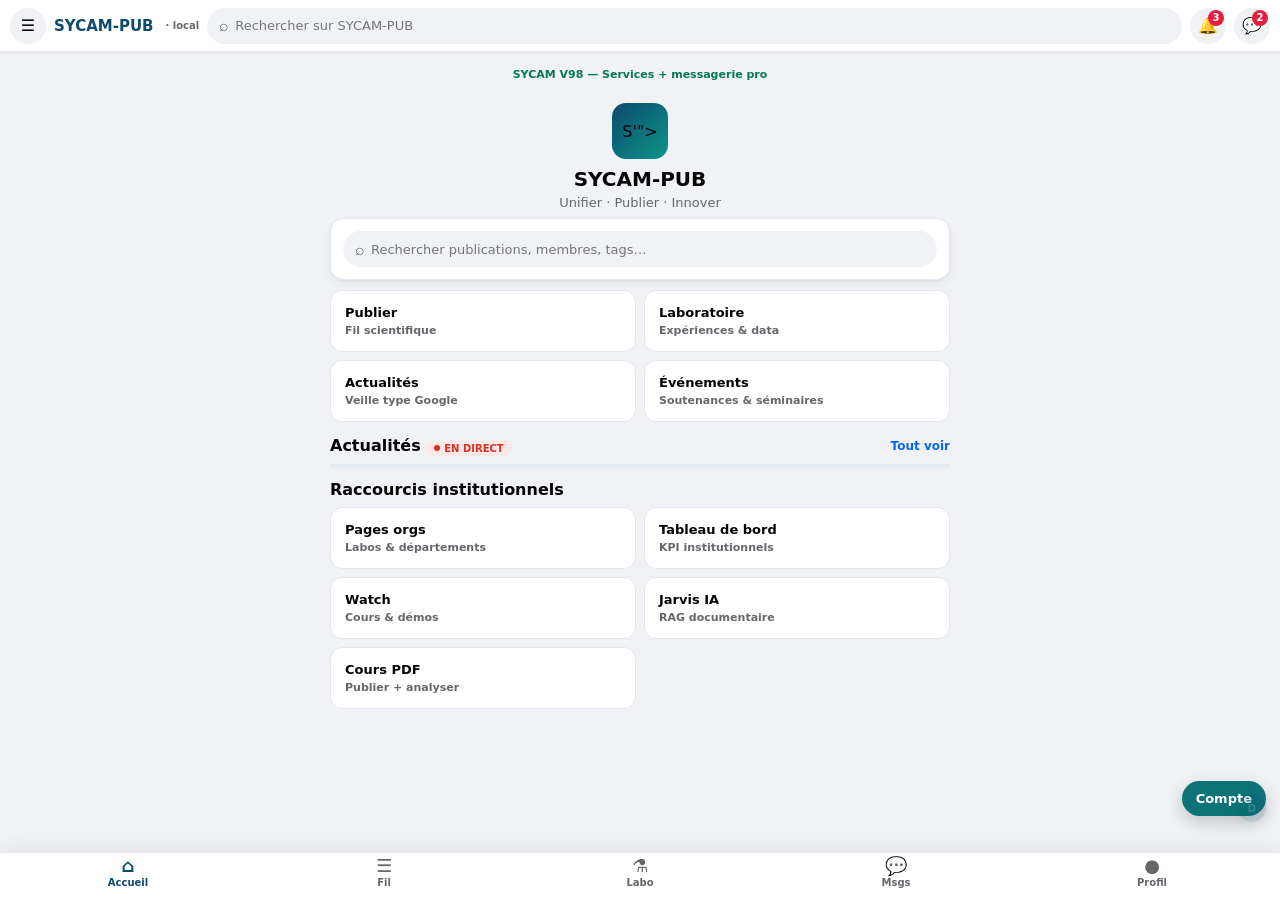
==== index.html @ 7f7fa62b "Add files via upload" ====
<!DOCTYPE html>
<html lang="fr">
<head>
<link rel="icon" href="data:image/svg+xml,%3Csvg xmlns='http://www.w3.org/2000/svg' viewBox='0 0 32 32'%3E%3Crect fill='%230c4a6e' width='32' height='32' rx='8'/%3E%3Ctext x='16' y='22' text-anchor='middle' fill='white' font-size='14' font-family='sans-serif'%3ES%3C/text%3E%3C/svg%3E">
<meta http-equiv="Cache-Control" content="no-cache, no-store, must-revalidate"/>
<meta http-equiv="Pragma" content="no-cache"/>
<meta http-equiv="Expires" content="0"/>

<meta charset="UTF-8">
<meta name="viewport" content="width=device-width,initial-scale=1,viewport-fit=cover">
<meta name="theme-color" content="#0c4a6e">
<meta name="mobile-web-app-capable" content="yes">
<meta name="apple-mobile-web-app-capable" content="yes">
<meta name="apple-mobile-web-app-status-bar-style" content="default">
<link rel="manifest" href="manifest.json">
<link rel="apple-touch-icon" href="sycam_logo.png">
<title>SYCAM-PUB V154 FULL — SYCAM-PUB V103 · SYCAM-PUB V102 · SYCAM-PUB V100 · SYCAM-PUB v98</title>
<style>
:root{--bg:#f0f2f5;--card:#fff;--t:#050505;--m:#65676b;--l:#e4e6eb;--p:#0c4a6e;--a:#0d9488;--fb:#0866ff;--s:#f0f2f5;--nav:60px;--safe:env(safe-area-inset-bottom,0px);--green:#25d366}
*{box-sizing:border-box;margin:0;padding:0}
body{font-family:system-ui,-apple-system,BlinkMacSystemFont,"Segoe UI",Roboto,sans-serif;background:var(--bg);color:var(--t);min-height:100dvh;padding-bottom:calc(var(--nav)+var(--safe))}
button,input,textarea{font:inherit;border:0;background:none;color:inherit}button{cursor:pointer}
img{max-width:100%;display:block}
/* TOPBAR FB-like */
.top{position:sticky;top:0;z-index:50;height:52px;padding:0 10px;display:flex;align-items:center;gap:8px;background:var(--card);border-bottom:1px solid var(--l);box-shadow:0 1px 2px rgba(0,0,0,.05)}
.brand{display:flex;align-items:center;gap:6px;font-weight:800;font-size:15px;color:var(--p);flex-shrink:0}
.brand img{width:28px;height:28px;object-fit:contain;border-radius:6px}
.top-search{flex:1;height:36px;display:flex;align-items:center;gap:6px;padding:0 12px;background:var(--s);border-radius:18px;min-width:0}
.top-search input{flex:1;outline:0;background:transparent;font-size:13px;min-width:0}
.icon-c{width:36px;height:36px;border-radius:50%;background:var(--s);display:flex;align-items:center;justify-content:center;font-size:16px;flex-shrink:0;position:relative}
.icon-c:active{filter:brightness(.95)}
.badge-n{position:absolute;top:2px;right:2px;min-width:16px;height:16px;border-radius:8px;background:#e41e3f;color:#fff;font-size:10px;font-weight:700;display:flex;align-items:center;justify-content:center;padding:0 4px}
.av{width:36px;height:36px;border-radius:50%;background:linear-gradient(135deg,var(--a),var(--p));color:#fff;font-weight:700;font-size:13px;display:flex;align-items:center;justify-content:center;flex-shrink:0}
.av.sm{width:32px;height:32px;font-size:12px}
.av.lg{width:48px;height:48px;font-size:18px}
/* DRAWER */
.shade{position:fixed;inset:0;background:rgba(0,0,0,.4);z-index:90;display:none}.shade.on{display:block}
.drawer{position:fixed;top:0;left:0;bottom:0;width:min(300px,88vw);background:var(--card);z-index:100;transform:translateX(-105%);transition:.22s;overflow-y:auto}
.shade.on .drawer{transform:translateX(0)}
.d-head{padding:16px;border-bottom:1px solid var(--l);display:flex;align-items:center;justify-content:space-between}
.d-sec{padding:12px 16px 4px;font-size:11px;font-weight:700;color:var(--m);text-transform:uppercase;letter-spacing:.04em}
.d-item{display:flex;align-items:center;gap:12px;width:100%;padding:12px 16px;font-size:14px;font-weight:600;text-align:left}
.d-item:active,.d-item.on{background:var(--s)}
.d-item span.ic{width:28px;text-align:center;font-size:16px}
/* LAYOUT */
.wrap{max-width:640px;margin:0 auto;padding:10px 10px 80px;min-height:60vh;position:relative;z-index:1}
.page{display:none}.page.on{display:block !important;visibility:visible !important;opacity:1 !important}
.ph{margin:4px 0 12px}.ph h1{font-size:20px;font-weight:800}.ph p{font-size:13px;color:var(--m);margin-top:2px}
/* CARDS */
.card{background:var(--card);border-radius:12px;margin-bottom:10px;box-shadow:0 1px 2px rgba(0,0,0,.06);overflow:hidden}
.card-pad{padding:12px}
/* HOME / FEED */
.story-bar{display:flex;gap:8px;overflow-x:auto;padding:4px 0 8px;margin-bottom:4px}
.story{flex-shrink:0;width:88px;height:150px;border-radius:12px;background:linear-gradient(180deg,#0c4a6e,#0d9488);color:#fff;display:flex;flex-direction:column;justify-content:flex-end;padding:8px;font-size:11px;font-weight:700;position:relative}
.story.add{background:var(--card);border:1px solid var(--l);color:var(--t);justify-content:center;align-items:center;text-align:center}
.story .sav{position:absolute;top:8px;left:8px;width:32px;height:32px;border-radius:50%;border:2px solid var(--fb);background:var(--card);color:var(--p);display:flex;align-items:center;justify-content:center;font-size:12px}
.composer{display:flex;gap:10px;align-items:center;padding:12px}
.composer .fake{flex:1;padding:10px 14px;background:var(--s);border-radius:20px;color:var(--m);font-size:14px}
.composer-tools{display:flex;border-top:1px solid var(--l)}
.composer-tools button{flex:1;padding:10px;font-size:12px;font-weight:600;color:var(--m);display:flex;align-items:center;justify-content:center;gap:4px}
.composer-tools button:active{background:var(--s)}
.filters{display:flex;gap:6px;overflow-x:auto;padding:4px 0 10px}
.filt{flex-shrink:0;padding:7px 14px;border-radius:18px;font-size:13px;font-weight:600;background:var(--card);border:1px solid var(--l);color:var(--m)}
.filt.on{background:var(--p);color:#fff;border-color:var(--p)}
.post-h{display:flex;gap:10px;align-items:center;padding:12px 12px 0}
.post-h .meta{flex:1;min-width:0}
.post-h .meta b{font-size:14px;display:block}
.post-h .meta span{font-size:12px;color:var(--m)}
.badge{font-size:11px;font-weight:700;padding:3px 8px;border-radius:8px;background:#e7f3ff;color:var(--fb)}
.post-b{padding:8px 12px 12px;font-size:14px;line-height:1.45}
.post-b strong{display:block;margin-bottom:4px}
.post-stats{padding:6px 12px;font-size:12px;color:var(--m);display:flex;justify-content:space-between;border-top:1px solid var(--l)}
.post-act{display:flex;border-top:1px solid var(--l)}
.post-act button{flex:1;padding:10px;font-size:13px;font-weight:600;color:var(--m);display:flex;align-items:center;justify-content:center;gap:4px}
.post-act button:active{background:var(--s);color:var(--p)}
/* NEWS Google-like */
.news-bar{display:flex;gap:6px;overflow-x:auto;margin-bottom:10px}
.news-chip{flex-shrink:0;padding:7px 12px;border-radius:16px;font-size:12px;font-weight:600;background:var(--card);border:1px solid var(--l)}
.news-chip.on{background:#1a73e8;color:#fff;border-color:#1a73e8}
.live{display:inline-flex;align-items:center;gap:4px;font-size:10px;font-weight:800;color:#d93025;background:#fce8e6;padding:2px 8px;border-radius:8px}
.live i{width:6px;height:6px;border-radius:50%;background:#d93025;animation:pulse 1.2s infinite}
@keyframes pulse{50%{opacity:.3}}
.news-card{display:flex;gap:10px;padding:12px;border-bottom:1px solid var(--l)}
.news-card:last-child{border:0}
.news-thumb{width:96px;height:72px;border-radius:8px;background:linear-gradient(135deg,var(--p),var(--a));flex-shrink:0;display:flex;align-items:center;justify-content:center;color:#fff;font-size:11px;font-weight:700;text-align:center;padding:4px}
.news-body{flex:1;min-width:0}
.news-src{font-size:11px;font-weight:700;color:var(--m)}
.news-title{font-size:14px;font-weight:650;line-height:1.3;margin:3px 0}
.news-meta{font-size:11px;color:var(--m)}
/* NETWORK FB */
.net-tabs{display:flex;gap:4px;overflow-x:auto;margin-bottom:12px;border-bottom:1px solid var(--l)}
.net-tab{flex-shrink:0;padding:10px 14px;font-size:13px;font-weight:600;color:var(--m);border-bottom:3px solid transparent}
.net-tab.on{color:var(--fb);border-bottom-color:var(--fb)}
.member{display:flex;align-items:center;gap:10px;padding:10px 12px}
.member .info{flex:1;min-width:0}
.member .info b{font-size:14px;display:block}
.member .info span{font-size:12px;color:var(--m)}
.btn{padding:8px 14px;border-radius:8px;font-size:13px;font-weight:700}
.btn-p{background:var(--fb);color:#fff}
.btn-s{background:var(--s);color:var(--t)}
.btn-g{background:#e7f3ff;color:var(--fb)}
.btn-ok{background:#d1fae5;color:#065f46}
/* MESSAGES WA-like */
.msg-tools{display:flex;gap:6px;overflow-x:auto;padding:8px 0;margin-bottom:8px}
.msg-tool{flex-shrink:0;padding:8px 14px;border-radius:18px;font-size:13px;font-weight:600;background:var(--card);border:1px solid var(--l)}
.msg-tool.on{background:var(--green);color:#fff;border-color:var(--green)}
.msg-search{display:flex;align-items:center;gap:8px;height:40px;padding:0 12px;background:var(--card);border-radius:10px;margin-bottom:10px;border:1px solid var(--l)}
.msg-search input{flex:1;outline:0;font-size:14px;background:transparent}
.chat-item{display:flex;align-items:center;gap:12px;padding:12px;background:var(--card);border-bottom:1px solid var(--l)}
.chat-item:active{background:var(--s)}
.chat-item .info{flex:1;min-width:0}
.chat-item .info b{font-size:14px;display:block}
.chat-item .info span{font-size:12px;color:var(--m);white-space:nowrap;overflow:hidden;text-overflow:ellipsis;display:block}
.chat-item .time{font-size:11px;color:var(--m);flex-shrink:0}
.chat-item .unread{background:var(--green);color:#fff;font-size:11px;font-weight:700;min-width:20px;height:20px;border-radius:10px;display:flex;align-items:center;justify-content:center;padding:0 6px}
/* Chat view */
.chat-view{display:flex;flex-direction:column;height:calc(100dvh - var(--nav) - 56px)}
.chat-top{display:flex;align-items:center;gap:10px;padding:8px 0 12px;border-bottom:1px solid var(--l);margin-bottom:8px}
.bubbles{flex:1;overflow-y:auto;display:flex;flex-direction:column;gap:6px;padding:8px 0}
.bubble{max-width:78%;padding:8px 12px;border-radius:12px;font-size:14px;line-height:1.4}
.bubble.me{align-self:flex-end;background:#dcf8c6;border-bottom-right-radius:4px}
.bubble.them{align-self:flex-start;background:var(--card);border:1px solid var(--l);border-bottom-left-radius:4px}
.chat-input{display:flex;gap:8px;align-items:center;padding:8px 0}
.chat-input input{flex:1;padding:10px 14px;background:var(--card);border:1px solid var(--l);border-radius:22px;outline:0}
.chat-input button{width:42px;height:42px;border-radius:50%;background:var(--green);color:#fff;font-size:16px;font-weight:700}
/* PROFILE */
.cover{height:120px;background:linear-gradient(135deg,var(--p),var(--a))}
.prof-body{padding:0 12px 14px;position:relative}
.prof-av{width:88px;height:88px;border-radius:50%;border:4px solid var(--card);margin-top:-44px;background:linear-gradient(135deg,var(--a),var(--p));color:#fff;font-size:28px;font-weight:800;display:flex;align-items:center;justify-content:center}
.prof-actions{display:flex;gap:8px;margin-top:10px;flex-wrap:wrap}
.stats{display:grid;grid-template-columns:repeat(4,1fr);gap:6px;margin-top:12px}
.stat{text-align:center;padding:10px 4px;background:var(--s);border-radius:10px}
.stat b{display:block;font-size:16px}.stat span{font-size:10px;color:var(--m)}
.tabs{display:flex;border-bottom:1px solid var(--l);margin-top:12px}
.tab{flex:1;padding:12px;text-align:center;font-size:13px;font-weight:600;color:var(--m);border-bottom:3px solid transparent}
.tab.on{color:var(--fb);border-bottom-color:var(--fb)}
/* JARVIS */
.jwrap{display:flex;flex-direction:column;height:calc(100dvh - var(--nav) - 60px)}
.jhead{display:flex;align-items:center;gap:10px;margin-bottom:12px}
.jorb{width:40px;height:40px;border-radius:50%;background:radial-gradient(circle,#5eead4,var(--p))}
.jmsgs{flex:1;overflow-y:auto;display:flex;flex-direction:column;gap:8px}
.jb{max-width:85%;padding:10px 12px;border-radius:14px;font-size:13px;line-height:1.4}
.jb.me{align-self:flex-end;background:var(--p);color:#fff}
.jb.ai{align-self:flex-start;background:var(--card);border:1px solid var(--l)}
.jin{display:flex;gap:8px;padding-top:10px}
.jin input{flex:1;padding:11px 14px;border-radius:22px;background:var(--card);border:1px solid var(--l);outline:0}
.jin button{width:42px;height:42px;border-radius:50%;background:var(--p);color:#fff;font-weight:700}
/* MODAL */
.ov{position:fixed;inset:0;background:rgba(0,0,0,.45);z-index:120;display:none;align-items:flex-end;justify-content:center}
.ov.on{display:flex}
.sheet{width:100%;max-width:520px;max-height:90vh;overflow-y:auto;background:var(--card);border-radius:16px 16px 0 0;padding:16px}
.sheet h2{font-size:18px;font-weight:800;margin-bottom:12px}
.field{margin-bottom:10px}
.field label{display:block;font-size:12px;font-weight:600;color:var(--m);margin-bottom:4px}
.field input,.field textarea{width:100%;padding:11px;border-radius:10px;background:var(--s);border:1px solid var(--l);outline:0}
.field textarea{min-height:90px;resize:vertical}
.row-btns{display:flex;gap:8px;margin-top:8px}
.row-btns button{flex:1;padding:12px;border-radius:10px;font-weight:700;font-size:14px}
/* BOTTOM NAV */
.bnav{position:fixed;bottom:0;left:0;right:0;z-index:50;height:calc(var(--nav)+var(--safe));padding-bottom:var(--safe);background:var(--card);border-top:1px solid var(--l);display:flex;justify-content:space-around;align-items:center}
.ni{display:flex;flex-direction:column;align-items:center;gap:2px;min-width:52px;font-size:10px;font-weight:600;color:var(--m);padding:4px 0}
.ni.on{color:var(--p)}
.ni .dot{font-size:18px;line-height:1}
.toast{position:fixed;bottom:calc(var(--nav)+16px);left:50%;transform:translateX(-50%);background:#1c1e21;color:#fff;padding:10px 16px;border-radius:10px;font-size:13px;font-weight:600;z-index:200;opacity:0;transition:.2s;pointer-events:none;max-width:90%}
.toast.on{opacity:1}
.empty{text-align:center;padding:32px 16px;color:var(--m);font-size:14px}
.section-title{font-size:16px;font-weight:800;margin:14px 0 8px;display:flex;align-items:center;justify-content:space-between;gap:8px}

.cmt-box{max-height:200px;overflow-y:auto;padding:8px 12px;background:var(--s);border-top:1px solid var(--l)}
.cmt-line{font-size:13px;padding:6px 0;border-bottom:1px solid var(--l)}
.cmt-line:last-child{border:0}
.cmt-line b{font-size:12px}
.cmt-input{display:flex;gap:8px;padding:10px 12px;border-top:1px solid var(--l)}
.cmt-input input{flex:1;padding:8px 12px;border-radius:18px;background:var(--s);border:1px solid var(--l);outline:0;font-size:13px}
.liked{color:#e41e3f !important}
.act-item{display:flex;gap:10px;padding:12px;border-bottom:1px solid var(--l);align-items:flex-start}
.act-item .txt{flex:1;font-size:13px;line-height:1.4}
.act-item .time{font-size:11px;color:var(--m)}
.search-res{padding:8px 0}

.search-page-input{width:100%;padding:12px 14px;border-radius:12px;border:1px solid var(--l);background:var(--card);font-size:15px;outline:0;margin-bottom:10px}
.lb{position:fixed;inset:0;background:rgba(0,0,0,.92);z-index:200;display:none;align-items:center;justify-content:center;padding:16px}
.lb.on{display:flex}
.lb img{max-width:100%;max-height:90vh;border-radius:8px}
.lb-close{position:absolute;top:12px;right:16px;color:#fff;font-size:28px;background:0;border:0}
.owner-act{display:flex;gap:6px;padding:0 12px 10px}
.owner-act button{font-size:12px;font-weight:600;color:var(--m);padding:6px 10px;border-radius:8px;background:var(--s)}
.filter-row{display:flex;gap:6px;overflow-x:auto;padding:4px 0 8px}
.filter-row select{flex-shrink:0;padding:7px 10px;border-radius:10px;border:1px solid var(--l);background:var(--card);font-size:12px;font-weight:600}

.mention-ac{position:absolute;left:12px;right:12px;background:var(--card);border:1px solid var(--l);border-radius:10px;box-shadow:0 4px 16px rgba(0,0,0,.12);z-index:50;max-height:160px;overflow-y:auto;display:none}
.mention-ac button{display:block;width:100%;text-align:left;padding:10px 12px;font-size:13px;font-weight:600;border-bottom:1px solid var(--l)}
.mention-ac button:active{background:var(--s)}
.mention-tag{color:var(--fb);font-weight:700;cursor:pointer}
.share-opt{display:flex;flex-direction:column;gap:8px;margin:12px 0}
.share-opt button{padding:12px;border-radius:10px;background:var(--s);font-weight:700;font-size:14px;text-align:left}

.mention-box{position:absolute;z-index:50;background:var(--card);border:1px solid var(--l);border-radius:10px;box-shadow:0 4px 16px rgba(0,0,0,.12);max-height:160px;overflow-y:auto;display:none;min-width:200px}
.mention-box.on{display:block}
.mention-item{padding:10px 12px;font-size:13px;cursor:pointer;display:flex;gap:8px;align-items:center}
.mention-item:active,.mention-item:hover{background:var(--s)}
.mod-card{padding:12px;border-bottom:1px solid var(--l)}
.mod-card .actions{display:flex;gap:8px;margin-top:8px;flex-wrap:wrap}

.notif-panel{position:fixed;top:52px;right:8px;width:min(340px,94vw);max-height:70vh;overflow-y:auto;background:var(--card);border:1px solid var(--l);border-radius:12px;box-shadow:0 8px 28px rgba(0,0,0,.15);z-index:80;display:none}
.notif-panel.on{display:block}
.notif-panel h3{padding:12px;font-size:14px;border-bottom:1px solid var(--l);display:flex;justify-content:space-between;align-items:center}
.notif-item{padding:10px 12px;border-bottom:1px solid var(--l);font-size:13px;cursor:pointer}
.notif-item:active{background:var(--s)}
.notif-item.unread{background:#e7f3ff}
.notif-item .t{font-size:11px;color:var(--m);margin-top:2px}
.quota-warn{background:#fef3c7;color:#92400e;padding:8px 12px;font-size:12px;font-weight:600;text-align:center;display:none}
.quota-warn.on{display:block}
.err-box{background:#fef2f2;color:#991b1b;padding:10px 12px;border-radius:8px;font-size:13px;margin:8px 0;display:none}
.err-box.on{display:block}

.dash-grid{display:grid;grid-template-columns:1fr 1fr;gap:8px;margin-bottom:12px}
.kpi{background:var(--card);border-radius:12px;padding:14px;box-shadow:0 1px 2px rgba(0,0,0,.06)}
.kpi .n{font-size:22px;font-weight:800;color:var(--p)}
.kpi .l{font-size:11px;color:var(--m);margin-top:2px;font-weight:600}
.rank-row{display:flex;align-items:center;gap:10px;padding:10px 12px;border-bottom:1px solid var(--l)}
.rank-row .rk{width:22px;height:22px;border-radius:50%;background:var(--s);font-size:11px;font-weight:800;display:flex;align-items:center;justify-content:center}
.rank-row .bar{flex:1;height:6px;background:var(--s);border-radius:3px;overflow:hidden}
.rank-row .bar i{display:block;height:100%;background:linear-gradient(90deg,var(--p),var(--a));border-radius:3px}
.tag-cloud{display:flex;flex-wrap:wrap;gap:6px;padding:12px}
.tag-cloud span{padding:6px 10px;border-radius:14px;background:#e7f3ff;color:var(--fb);font-size:12px;font-weight:600}

.lab-card{background:var(--card);border-radius:12px;padding:14px;margin-bottom:10px;box-shadow:0 1px 2px rgba(0,0,0,.06)}
.lab-card h3{font-size:15px;margin-bottom:4px}
.lab-meta{font-size:12px;color:var(--m);margin-bottom:8px}
.lab-tabs{display:flex;gap:4px;border-bottom:1px solid var(--l);margin-bottom:12px}
.lab-tab{padding:10px 14px;font-size:13px;font-weight:600;color:var(--m);border-bottom:3px solid transparent}
.lab-tab.on{color:var(--p);border-bottom-color:var(--p)}
.csv-wrap{overflow:auto;max-height:50vh;border:1px solid var(--l);border-radius:8px}
.csv-wrap table{border-collapse:collapse;width:100%;font-size:12px}
.csv-wrap th,.csv-wrap td{border:1px solid var(--l);padding:6px 8px;min-width:60px}
.csv-wrap th{background:var(--s);position:sticky;top:0}
.csv-wrap td[contenteditable]:focus{outline:2px solid var(--fb);background:#f0f7ff}
.ver-badge{font-size:10px;font-weight:700;padding:2px 6px;border-radius:6px;background:#e0f2fe;color:var(--p)}

.watch-hero{background:linear-gradient(135deg,#0c4a6e,#0d9488);color:#fff;border-radius:14px;padding:18px;margin-bottom:12px}
.watch-hero h2{font-size:18px;margin-bottom:4px}
.watch-grid{display:grid;gap:10px}
.watch-card{background:var(--card);border-radius:12px;overflow:hidden;box-shadow:0 1px 2px rgba(0,0,0,.06)}
.watch-thumb{position:relative;background:#0f172a;aspect-ratio:16/9;display:flex;align-items:center;justify-content:center;color:#fff;font-size:13px}
.watch-thumb video,.watch-thumb img{width:100%;height:100%;object-fit:cover}
.watch-play{position:absolute;width:48px;height:48px;border-radius:50%;background:rgba(0,0,0,.55);display:flex;align-items:center;justify-content:center;font-size:20px}
.watch-body{padding:10px 12px}
.watch-body h3{font-size:14px;font-weight:700;margin-bottom:4px}
.watch-body .meta{font-size:12px;color:var(--m)}
.watch-player-wrap{background:#000;border-radius:12px;overflow:hidden;margin-bottom:12px}
.watch-player-wrap video{width:100%;max-height:50vh;background:#000}
.watch-player-wrap iframe{width:100%;height:220px;border:0}

.evt-card{background:var(--card);border-radius:12px;padding:14px;margin-bottom:10px;box-shadow:0 1px 2px rgba(0,0,0,.06);border-left:4px solid var(--p)}
.evt-card.sem{border-left-color:#0d9488}
.evt-card.form{border-left-color:#7c3aed}
.evt-card.conf{border-left-color:#ea580c}
.evt-date{font-size:12px;font-weight:700;color:var(--p);margin-bottom:4px}
.evt-title{font-size:15px;font-weight:700;margin-bottom:4px}
.evt-loc{font-size:12px;color:var(--m)}
.evt-actions{display:flex;gap:8px;margin-top:10px;flex-wrap:wrap}
.cal-month{display:flex;justify-content:space-between;align-items:center;margin-bottom:10px}
.cal-grid{display:grid;grid-template-columns:repeat(7,1fr);gap:4px;margin-bottom:14px}
.cal-cell{aspect-ratio:1;border-radius:8px;background:var(--s);font-size:11px;font-weight:600;display:flex;flex-direction:column;align-items:center;justify-content:center;color:var(--m)}
.cal-cell.has{background:#e0f2fe;color:var(--p);cursor:pointer}
.cal-cell.today{outline:2px solid var(--fb)}
.cal-hd{font-size:10px;text-align:center;font-weight:700;color:var(--m);padding:4px}

.org-cover{height:120px;border-radius:14px 14px 0 0;background:linear-gradient(135deg,#0c4a6e,#0369a1);position:relative}
.org-card{background:var(--card);border-radius:14px;overflow:hidden;margin-bottom:12px;box-shadow:0 1px 2px rgba(0,0,0,.06)}
.org-body{padding:14px;position:relative}
.org-av{width:56px;height:56px;border-radius:14px;background:#fff;border:3px solid var(--card);position:absolute;top:-28px;left:14px;display:flex;align-items:center;justify-content:center;font-weight:800;color:var(--p);font-size:18px;box-shadow:0 2px 8px rgba(0,0,0,.1)}
.org-body h3{margin:32px 0 4px;font-size:17px}
.org-type{font-size:12px;color:var(--m);font-weight:600}
.org-stats{display:flex;gap:16px;margin:10px 0;font-size:12px;color:var(--m)}
.org-stats b{color:var(--t);font-size:14px;display:block}

.j-docs{padding:8px 12px;border-bottom:1px solid var(--l);background:var(--card)}
.j-docs summary{font-size:13px;font-weight:700;cursor:pointer}
.j-doc-item{display:flex;justify-content:space-between;align-items:center;padding:8px 0;border-bottom:1px solid var(--l);font-size:12px}
.j-src{font-size:11px;color:var(--fb);margin-top:6px;padding:6px 8px;background:#e7f3ff;border-radius:8px}
.j-bubble.ai .j-src{background:rgba(255,255,255,.15);color:inherit}

/* V61 organization */
.drawer-section{font-size:11px;font-weight:800;color:var(--m);text-transform:uppercase;letter-spacing:.04em;padding:14px 16px 6px}
.d-item{display:flex;align-items:center;gap:12px;width:100%;padding:12px 16px;border:0;background:transparent;font-size:14px;font-weight:600;color:var(--t);text-align:left}
.d-item .ic{width:22px;text-align:center;opacity:.85}
.d-item:active{background:var(--s)}
.news-card{display:flex;gap:12px;padding:12px;border-bottom:1px solid var(--l);cursor:pointer}
.news-card:last-child{border-bottom:0}
.news-thumb{width:72px;height:72px;border-radius:10px;background:linear-gradient(135deg,#0c4a6e,#0d9488);color:#fff;font-size:10px;font-weight:800;display:flex;align-items:center;justify-content:center;text-align:center;padding:6px;flex-shrink:0}
.news-body{flex:1;min-width:0}
.news-src{font-size:11px;font-weight:700;color:var(--p);margin-bottom:2px}
.news-title{font-size:14px;font-weight:700;line-height:1.3;margin-bottom:4px}
.news-meta{font-size:11px;color:var(--m)}
.news-actions{display:flex;gap:10px;margin-top:6px}
.news-actions button{font-size:11px;font-weight:600;color:var(--m);background:none;border:0;padding:0}
.quick-grid{display:grid;grid-template-columns:1fr 1fr;gap:8px;margin-top:4px}
.quick-tile{background:var(--card);border-radius:12px;padding:14px;text-align:left;border:1px solid var(--l);font-weight:700;font-size:13px}
.quick-tile span{display:block;font-size:11px;font-weight:600;color:var(--m);margin-top:4px}
.home-brand{text-align:center;padding:16px 12px 8px}
.home-brand img{width:52px;height:52px;object-fit:contain}
.filt-bar{display:flex;gap:6px;overflow-x:auto;padding:4px 0 10px}

/* V64 */
.onboard{position:fixed;inset:0;z-index:300;background:linear-gradient(160deg,#0c4a6e,#0d9488);color:#fff;display:none;flex-direction:column;justify-content:center;padding:28px;text-align:center}
.onboard.on{display:flex}
.onboard h1{font-size:26px;margin-bottom:8px}
.onboard p{opacity:.92;font-size:14px;line-height:1.5;margin-bottom:18px}
.onboard .steps{display:flex;gap:6px;justify-content:center;margin-bottom:18px}
.onboard .steps i{width:8px;height:8px;border-radius:50%;background:rgba(255,255,255,.35)}
.onboard .steps i.on{background:#fff}
.login-box{max-width:360px;margin:40px auto;padding:20px}
.story-row{display:flex;gap:10px;overflow-x:auto;padding:8px 4px 12px}
.story-bub{flex-shrink:0;width:72px;text-align:center}
.story-bub .ring{width:56px;height:56px;border-radius:50%;padding:3px;background:linear-gradient(135deg,#f59e0b,#e11d48,#7c3aed);margin:0 auto 4px}
.story-bub .ring i{display:flex;width:100%;height:100%;border-radius:50%;background:var(--card);align-items:center;justify-content:center;font-weight:800;font-size:14px;color:var(--p)}
.story-bub span{font-size:10px;color:var(--m);display:block;overflow:hidden;text-overflow:ellipsis;white-space:nowrap}
.ws-grid{display:grid;grid-template-columns:1fr 1fr;gap:8px}
.ws-tile{background:var(--card);border:1px solid var(--l);border-radius:12px;padding:14px;text-align:left}
.ws-tile b{display:block;font-size:13px;margin-bottom:4px}
.ws-tile span{font-size:11px;color:var(--m)}
.doi{font-size:11px;color:var(--fb);font-family:ui-monospace,monospace}
.member-hero{text-align:center;padding:20px}

/* V65 Jarvis Evolutif */
.j-meta{font-size:11px;color:var(--m);padding:6px 12px;display:flex;gap:12px;flex-wrap:wrap;border-bottom:1px solid var(--l)}
.j-meta b{color:var(--p)}
.j-gauge{height:6px;background:var(--s);border-radius:3px;overflow:hidden;flex:1;min-width:80px}
.j-gauge i{display:block;height:100%;background:linear-gradient(90deg,var(--p),#0d9488);width:0%}
.badge-g{display:inline-block;background:#fef3c7;color:#92400e;font-size:10px;font-weight:700;padding:2px 6px;border-radius:6px;margin:2px}
.proj-card{background:var(--card);border-radius:12px;padding:14px;margin-bottom:10px;border-left:4px solid var(--p)}
.nrqv{font-size:11px;padding:4px 8px;border-radius:8px;display:inline-block}
.nrqv.ok{background:#d1fae5;color:#065f46}
.nrqv.warn{background:#fef3c7;color:#92400e}
.nrqv.bad{background:#fee2e2;color:#991b1b}
.file-chip{display:inline-flex;align-items:center;gap:4px;background:var(--s);padding:4px 8px;border-radius:8px;font-size:11px;margin:2px}

/* V67 working flows */
.status-bar{background:linear-gradient(90deg,#e0f2fe,#f0fdf4);border:1px solid var(--l);border-radius:12px;padding:10px 12px;margin:8px 0;font-size:13px}
.status-bar b{color:var(--p)}
.media-chip{display:inline-flex;gap:6px;align-items:center;background:#0c4a6e;color:#fff;font-size:11px;padding:4px 10px;border-radius:20px;margin:4px 4px 0 0}
.news-vid{position:relative;background:#0f172a;border-radius:12px;overflow:hidden;margin-bottom:10px}
.news-vid iframe,.news-vid video{width:100%;aspect-ratio:16/9;border:0;display:block;background:#000}
.news-vid .cap{padding:10px 12px;background:var(--card);font-size:13px}
.j-ask{background:#fef3c7;border-left:4px solid #f59e0b;padding:10px 12px;margin:8px 0;border-radius:0 10px 10px 0;font-size:13px}

/* V67b video player */
.vid-modal{position:fixed;inset:0;z-index:200;background:rgba(0,0,0,.92);display:none;flex-direction:column;justify-content:center;padding:12px}
.vid-modal.on{display:flex}
.vid-modal .vm-top{display:flex;justify-content:space-between;align-items:center;color:#fff;padding:8px 4px 12px;font-size:14px;font-weight:700}
.vid-modal .vm-frame{width:100%;max-width:900px;margin:0 auto;aspect-ratio:16/9;background:#000;border-radius:12px;overflow:hidden}
.vid-modal iframe,.vid-modal video{width:100%;height:100%;border:0}
.news-vid-card{background:var(--card);border-radius:12px;overflow:hidden;margin-bottom:10px;border:1px solid var(--l);cursor:pointer}
.news-vid-card .thumb{position:relative;aspect-ratio:16/9;background:#0f172a;display:flex;align-items:center;justify-content:center}
.news-vid-card .thumb img{width:100%;height:100%;object-fit:cover}
.news-vid-card .play{position:absolute;width:56px;height:56px;border-radius:50%;background:rgba(220,38,38,.92);color:#fff;display:flex;align-items:center;justify-content:center;font-size:22px;box-shadow:0 4px 14px rgba(0,0,0,.35)}
.news-vid-card .cap{padding:10px 12px;font-size:13px}

/* V68 HAL + LinkedIn hybrid */
.composer-li{background:var(--card);border:1px solid var(--l);border-radius:16px;padding:12px;margin:10px 0}
.composer-li .row1{display:flex;gap:10px;align-items:center}
.composer-li .av{width:42px;height:42px;border-radius:50%;background:var(--p);color:#fff;display:flex;align-items:center;justify-content:center;font-weight:800}
.composer-li .fake-input{flex:1;background:var(--s);border:1px solid var(--l);border-radius:24px;padding:12px 16px;color:var(--m);font-size:14px;cursor:pointer}
.composer-li .actions{display:flex;gap:6px;margin-top:10px;flex-wrap:wrap}
.composer-li .actions button{flex:1;min-width:90px;border:0;background:var(--s);border-radius:10px;padding:8px;font-size:12px;font-weight:600;color:var(--t)}
.hal-grid{display:grid;grid-template-columns:1fr 1fr;gap:8px}
.hal-grid .full{grid-column:1/-1}
.hal-meta{font-size:11px;color:var(--m);margin-top:6px;line-height:1.5}
.hal-meta span{display:inline-block;background:var(--s);padding:2px 8px;border-radius:6px;margin:2px 2px 0 0}
.score-box{display:grid;grid-template-columns:repeat(3,1fr);gap:8px;margin:10px 0}
.score-box .sc{background:var(--card);border:1px solid var(--l);border-radius:12px;padding:12px;text-align:center}
.score-box .sc b{display:block;font-size:20px;color:var(--p)}
.score-box .sc span{font-size:11px;color:var(--m)}

/* V69 International mirror */
.cite-box{background:var(--s);border:1px solid var(--l);border-radius:10px;padding:10px;margin:8px 0;font-size:12px;font-family:ui-monospace,monospace;white-space:pre-wrap;word-break:break-word}
.facet-row{display:flex;flex-wrap:wrap;gap:6px;margin:8px 0}
.facet-chip{padding:6px 12px;border-radius:20px;border:1px solid var(--l);background:var(--card);font-size:12px;cursor:pointer}
.facet-chip.on{background:var(--p);color:#fff;border-color:var(--p)}
.orcid{color:#a6ce39;font-weight:700;font-size:12px}
.coll-card{border:1px solid var(--l);border-radius:12px;padding:12px;margin:8px 0;background:var(--card)}
.metric-grid{display:grid;grid-template-columns:repeat(2,1fr);gap:8px}
.metric-grid .m{background:var(--s);border-radius:10px;padding:10px;text-align:center}
.metric-grid .m b{display:block;font-size:18px;color:var(--p)}
.export-btns{display:flex;flex-wrap:wrap;gap:6px;margin:8px 0}
.export-btns button{font-size:11px;padding:6px 10px;border-radius:8px;border:1px solid var(--l);background:var(--card)}

/* V70b Stories */
.story-viewer{position:fixed;inset:0;z-index:220;background:#0f172a;display:none;flex-direction:column}
.story-viewer.on{display:flex}
.story-viewer .sv-progress{display:flex;gap:4px;padding:10px 10px 0}
.story-viewer .sv-progress i{flex:1;height:3px;background:rgba(255,255,255,.25);border-radius:2px;overflow:hidden}
.story-viewer .sv-progress i b{display:block;height:100%;width:0;background:#fff}
.story-viewer .sv-progress i.on b{width:100%}
.story-viewer .sv-progress i.active b{animation:svGrow 5s linear forwards}
@keyframes svGrow{from{width:0}to{width:100%}}
.story-viewer .sv-top{display:flex;align-items:center;justify-content:space-between;padding:10px 14px;color:#fff}
.story-viewer .sv-body{flex:1;display:flex;align-items:center;justify-content:center;padding:20px;color:#fff;text-align:center;font-size:22px;font-weight:700;line-height:1.35;background:linear-gradient(160deg,#0c4a6e,#7c3aed)}
.story-viewer .sv-body img{max-width:100%;max-height:70vh;border-radius:12px}
.story-viewer .sv-nav{position:absolute;inset:0;display:flex}
.story-viewer .sv-nav button{flex:1;background:transparent;border:0}
.story-modal{position:fixed;inset:0;z-index:210;background:rgba(0,0,0,.55);display:none;align-items:flex-end;justify-content:center}
.story-modal.on{display:flex}
.story-modal .sm-sheet{width:100%;max-width:520px;background:var(--card);border-radius:16px 16px 0 0;padding:16px;max-height:85vh;overflow:auto}

/* Instagram Graph */
.ig-card{border:1px solid #e1306c33;border-radius:14px;padding:14px;margin:10px 0;background:linear-gradient(135deg,#fff,#fdf2f8)}
.ig-card h3{margin:0 0 8px;font-size:14px;color:#c13584}
.ig-grid{display:grid;grid-template-columns:repeat(3,1fr);gap:6px;margin-top:10px}
.ig-grid img{width:100%;aspect-ratio:1;object-fit:cover;border-radius:8px;cursor:pointer}

/* OAuth Token Manager */
.tok-table{width:100%;border-collapse:collapse;font-size:12px;margin-top:8px}
.tok-table th,.tok-table td{border-bottom:1px solid var(--l);padding:8px 6px;text-align:left;vertical-align:top}
.tok-table th{color:var(--m);font-weight:600}
.tok-badge{display:inline-block;padding:2px 8px;border-radius:999px;font-size:10px;font-weight:700}
.tok-badge.ok{background:#d1fae5;color:#065f46}
.tok-badge.exp{background:#fee2e2;color:#991b1b}
.tok-badge.unk{background:#e5e7eb;color:#374151}
.tok-mono{font-family:ui-monospace,monospace;font-size:11px;word-break:break-all}

/* OAuth Scopes */
.scope-grid{display:flex;flex-wrap:wrap;gap:6px;margin:8px 0}
.scope-chip{display:inline-flex;align-items:center;gap:6px;padding:6px 10px;border-radius:999px;border:1px solid var(--l);background:var(--s);font-size:11px;cursor:pointer;user-select:none}
.scope-chip input{margin:0}
.scope-chip.on{background:#e0f2fe;border-color:#0284c7;color:#0c4a6e;font-weight:600}
.scope-help{font-size:11px;color:var(--m);margin:4px 0 8px;line-height:1.4}

/* V73 fixes */
.story-modal .sm-sheet{position:relative;z-index:2}
.story-modal #storyModalClose,.story-viewer #svClose{position:relative;z-index:5;cursor:pointer;min-width:40px;min-height:40px}
.news-vid-card{cursor:pointer}
#homeNewsVideos,#newsPageVideos,#feedNewsVideos{padding:0 0 8px}

/* Debug console panel */
#sycamDebugPanel{position:fixed;left:8px;right:8px;bottom:64px;max-height:40vh;overflow:auto;z-index:300;background:#0f172a;color:#e2e8f0;border-radius:12px;padding:10px;font:11px/1.4 ui-monospace,monospace;display:none;box-shadow:0 8px 30px rgba(0,0,0,.35)}
#sycamDebugPanel.on{display:block}
#sycamDebugPanel .dbg-top{display:flex;justify-content:space-between;align-items:center;margin-bottom:6px;color:#93c5fd;font-weight:700}
#sycamDebugFab{position:fixed;right:12px;bottom:72px;z-index:301;width:44px;height:44px;border-radius:50%;border:0;background:#0c4a6e;color:#fff;font-weight:800;box-shadow:0 4px 14px rgba(0,0,0,.25)}

/* V74 Discover + debug fix */
#sycamDebugFab{position:fixed!important;right:14px;bottom:78px;z-index:9999!important;width:48px;height:48px;border-radius:50%;border:0;background:#0c4a6e;color:#fff;font-weight:800;font-size:16px;box-shadow:0 6px 18px rgba(0,0,0,.3)}
#sycamDebugPanel{z-index:10000!important}
.discover-card{background:var(--card);border-radius:16px;overflow:hidden;margin:0 0 14px;border:1px solid var(--l);box-shadow:0 2px 10px rgba(15,23,42,.06)}
.discover-card .thumb{position:relative;width:100%;aspect-ratio:16/10;background:#0f172a}
.discover-card .thumb img{width:100%;height:100%;object-fit:cover;display:block}
.discover-card .thumb .play{position:absolute;inset:0;margin:auto;width:56px;height:56px;border-radius:50%;background:rgba(0,0,0,.55);color:#fff;display:flex;align-items:center;justify-content:center;font-size:22px}
.discover-card .body{padding:12px 14px 14px}
.discover-card .body b{font-size:15px;line-height:1.35;display:block;margin-bottom:6px}
.discover-card .meta{font-size:12px;color:var(--m);display:flex;align-items:center;gap:8px}
.discover-card .meta .src{width:22px;height:22px;border-radius:50%;background:var(--p);color:#fff;display:flex;align-items:center;justify-content:center;font-size:10px;font-weight:700}

/* V77h stories Facebook-like */
.story-bar{display:flex;gap:10px;overflow-x:auto;padding:10px 4px 14px;margin:0 0 8px;-webkit-overflow-scrolling:touch}
.story-bar::-webkit-scrollbar{display:none}
.story-card{flex:0 0 96px;width:96px;height:170px;border-radius:14px;overflow:hidden;position:relative;background:#1e293b;color:#fff;box-shadow:0 2px 8px rgba(0,0,0,.12)}
.story-card.add{background:#e2e8f0;color:#334155;display:flex;flex-direction:column;align-items:center;justify-content:flex-end;padding-bottom:10px;font-size:12px;font-weight:700}
.story-card.add .plus{width:40px;height:40px;border-radius:50%;background:#2563eb;color:#fff;display:flex;align-items:center;justify-content:center;font-size:28px;margin-bottom:8px;line-height:1}
.story-card .sc-bg{position:absolute;inset:0;background-size:cover;background-position:center}
.story-card .sc-grad{position:absolute;inset:0;background:linear-gradient(transparent 40%,rgba(0,0,0,.75))}
.story-card .sc-ring{position:absolute;top:10px;left:10px;width:36px;height:36px;border-radius:50%;border:3px solid #3b82f6;background:#0f766e;display:flex;align-items:center;justify-content:center;font-size:12px;font-weight:800;overflow:hidden;background-size:cover;background-position:center}
.story-card .sc-name{position:absolute;bottom:8px;left:6px;right:6px;font-size:11px;font-weight:700;text-shadow:0 1px 3px #000;line-height:1.2}


/* ===== V77j STORIES FB + WA fullscreen ===== */
.story-bar{display:flex;gap:10px;overflow-x:auto;padding:8px 2px 12px;margin:0 0 6px;-webkit-overflow-scrolling:touch;scrollbar-width:none}
.story-bar::-webkit-scrollbar{height:0;display:none}
.sc{flex:0 0 100px;width:100px;height:178px;border-radius:16px;overflow:hidden;position:relative;background:#0f172a;color:#fff;box-shadow:0 2px 10px rgba(0,0,0,.15);border:0;padding:0;cursor:pointer}
.sc-add{background:#e8eef5;color:#1e293b;display:flex;flex-direction:column;align-items:center;justify-content:flex-end;padding-bottom:12px;font-size:12px;font-weight:700}
.sc-add .sc-plus{width:44px;height:44px;border-radius:50%;background:#1877f2;color:#fff;font-size:30px;line-height:44px;text-align:center;margin-bottom:10px;font-weight:400}
.sc .sc-img{position:absolute;inset:0;width:100%;height:100%;object-fit:cover;background:#0f766e}
.sc .sc-shade{position:absolute;inset:0;background:linear-gradient(to top,rgba(0,0,0,.8) 0%,transparent 45%)}
.sc .sc-av{position:absolute;top:10px;left:10px;width:34px;height:34px;border-radius:50%;border:3px solid #1877f2;background:#0c4a6e;color:#fff;font-size:12px;font-weight:800;display:flex;align-items:center;justify-content:center;overflow:hidden;background-size:cover;background-position:center;z-index:2}
.sc .sc-name{position:absolute;bottom:8px;left:6px;right:6px;font-size:12px;font-weight:700;text-shadow:0 1px 4px #000;z-index:2;text-align:left}

/* Fullscreen viewer WhatsApp-like */
.sv-wa{position:fixed;inset:0;z-index:99999;background:#000;display:none;flex-direction:column;color:#fff}
.sv-wa.on{display:flex}
.sv-wa .sv-progress{display:flex;gap:4px;padding:10px 12px 0;z-index:3}
.sv-wa .sv-progress i{flex:1;height:3px;border-radius:2px;background:rgba(255,255,255,.35);overflow:hidden}
.sv-wa .sv-progress i b{display:block;height:100%;width:0;background:#fff;border-radius:2px}
.sv-wa .sv-progress i.done b{width:100%}
.sv-wa .sv-progress i.active b{animation:svfill linear forwards}
@keyframes svfill{from{width:0}to{width:100%}}
.sv-wa .sv-head{display:flex;align-items:center;gap:10px;padding:10px 14px;z-index:3}
.sv-wa .sv-head .av{width:36px;height:36px;border-radius:50%;background:#1877f2;display:flex;align-items:center;justify-content:center;font-weight:800;background-size:cover}
.sv-wa .sv-head .meta{flex:1;font-size:14px;font-weight:700}
.sv-wa .sv-head .meta small{display:block;font-weight:400;opacity:.8;font-size:12px}
.sv-wa .sv-head button{background:rgba(255,255,255,.15);border:0;color:#fff;width:36px;height:36px;border-radius:50%;font-size:18px}
.sv-wa .sv-stage{flex:1;position:relative;display:flex;align-items:center;justify-content:center;overflow:hidden}
.sv-wa .sv-stage img{max-width:100%;max-height:100%;object-fit:contain}
.sv-wa .sv-stage .sv-bg{position:absolute;inset:0;background-size:cover;background-position:center;filter:blur(20px) brightness(.4);transform:scale(1.1)}
.sv-wa .sv-stage .sv-fg{position:relative;z-index:1;max-width:100%;max-height:100%;object-fit:contain}
.sv-wa .sv-caption{position:absolute;bottom:80px;left:16px;right:16px;text-align:center;font-size:18px;font-weight:600;text-shadow:0 2px 8px #000;z-index:2}
.sv-wa .sv-tap{position:absolute;top:60px;bottom:60px;width:40%;z-index:5}
.sv-wa .sv-tap.left{left:0}
.sv-wa .sv-tap.right{right:0}


/* V77o: hide debug in normal use */
#sycamDebugFab{opacity:0.25;width:36px;height:36px;font-size:11px}
#sycamDebugFab.dbg-on{opacity:1;background:#b91c1c}
#sycamDebugPanel{display:none !important}
#sycamDebugPanel.force-on{display:block !important}
.lab-card{background:var(--card,#fff);border-radius:14px;padding:14px;margin-bottom:10px;box-shadow:0 1px 4px rgba(0,0,0,.06);border:1px solid var(--l,#e2e8f0)}
.lab-card h3{margin:0 0 6px;font-size:16px;color:#0c4a6e}
.lab-card .meta{font-size:12px;color:#64748b}
.lab-empty{text-align:center;padding:32px 16px;color:#64748b}
.lab-empty .ico{font-size:40px;margin-bottom:8px}


/* V77p: news videos only on Accueil/News, not Fil */
#pg-feed #feedNewsVideos,
#pg-feed .news-videos-block,
#feedNewsVideos{display:none !important}


/* V77q WhatsApp-like create story */
.sc-add, #addStory.sc, #addStory.sc-add, #addStory{
  position:relative !important;
  overflow:hidden !important;
  padding:0 !important;
  min-height:170px !important;
  background:#dbe3ec !important;
}
#addStory .cs-bg{
  position:absolute;inset:0;
  background-size:cover;background-position:center;
  filter:brightness(0.85);
}
#addStory .cs-plus{
  position:absolute;left:50%;top:45%;transform:translate(-50%,-50%);
  width:44px;height:44px;border-radius:50%;
  background:#25D366;color:#fff;font-size:30px;line-height:42px;
  text-align:center;font-weight:700;
  border:3px solid #fff;box-shadow:0 2px 8px rgba(0,0,0,.25);z-index:2;
}
#addStory .cs-label{
  position:absolute;bottom:10px;left:6px;right:6px;
  text-align:center;font-size:12px;font-weight:700;color:#0f172a;
  text-shadow:0 0 6px #fff,0 1px 2px #fff;z-index:2;
}


/* V77t loading indicator */
#sycamLoader{
  position:fixed;inset:0;z-index:99998;
  background:rgba(15,23,42,.35);
  display:none;align-items:center;justify-content:center;
  backdrop-filter:blur(2px);
}
#sycamLoader.on{display:flex}
#sycamLoader .ld-box{
  background:#fff;border-radius:16px;padding:20px 28px;
  box-shadow:0 8px 32px rgba(0,0,0,.2);
  display:flex;flex-direction:column;align-items:center;gap:12px;
  min-width:140px;
}
#sycamLoader .ld-spin{
  width:36px;height:36px;border:3px solid #e2e8f0;
  border-top-color:#0c4a6e;border-radius:50%;
  animation:sycamSpin .7s linear infinite;
}
#sycamLoader .ld-txt{font-size:13px;font-weight:600;color:#334155}
@keyframes sycamSpin{to{transform:rotate(360deg)}}
.ld-inline{
  display:inline-block;width:16px;height:16px;
  border:2px solid #e2e8f0;border-top-color:#0c4a6e;
  border-radius:50%;animation:sycamSpin .7s linear infinite;
  vertical-align:middle;margin-right:6px;
}
.btn.loading{opacity:.7;pointer-events:none}
.btn.loading::before{
  content:"";display:inline-block;width:14px;height:14px;
  border:2px solid rgba(255,255,255,.4);border-top-color:#fff;
  border-radius:50%;animation:sycamSpin .7s linear infinite;
  margin-right:6px;vertical-align:middle;
}


/* V78 Observatories from CONTINUOUS architecture */
.obs-card{background:var(--card,#fff);border:1px solid var(--l,#e2e8f0);border-radius:14px;padding:14px;margin-bottom:10px}
.obs-card h3{margin:0 0 6px;font-size:16px;color:#0c4a6e}
.obs-card .obs-meta{font-size:12px;color:#64748b;margin-bottom:8px}
.obs-card .obs-tags{display:flex;flex-wrap:wrap;gap:6px}
.obs-card .obs-tag{font-size:11px;padding:3px 8px;border-radius:12px;background:#e0f2fe;color:#0369a1}
.obs-badge{display:inline-flex;align-items:center;gap:4px;font-size:11px;font-weight:700;color:#059669}
.obs-badge .dot{width:8px;height:8px;border-radius:50%;background:#22c55e;animation:obsPulse 1.5s infinite}
@keyframes obsPulse{0%,100%{opacity:1}50%{opacity:.4}}
#sycamContinuousBar{position:fixed;top:0;left:0;right:0;height:3px;z-index:99990;background:transparent;pointer-events:none}
#sycamContinuousBar.on{background:linear-gradient(90deg,#0c4a6e,#22c55e,#0c4a6e);background-size:200% 100%;animation:contBar 1.2s linear infinite}
@keyframes contBar{to{background-position:200% 0}}


/* ===== V79 Professional polish ===== */
:root{
  --v79-primary:#0c4a6e;
  --v79-accent:#0ea5e9;
  --v79-radius:14px;
}
body{ -webkit-font-smoothing:antialiased; }
.hdr{ backdrop-filter:saturate(1.2) blur(8px); }
/* Logo fallback pro */
.brand-logo, .logo-img, img[alt*="SYCAM"], #homeLogo, .home-logo{
  object-fit:contain; border-radius:12px;
}
.home-hero-logo{
  width:72px;height:72px;border-radius:18px;
  background:linear-gradient(145deg,#0c4a6e,#0e7490);
  display:flex;align-items:center;justify-content:center;
  color:#fff;font-weight:800;font-size:22px;
  box-shadow:0 8px 24px rgba(12,74,110,.25);
  margin:0 auto 10px; overflow:hidden;
}
.home-hero-logo img{ width:100%;height:100%;object-fit:cover; }
/* Cards */
.card, .lab-card, .obs-card, .post-card{
  border-radius:var(--v79-radius);
  box-shadow:0 1px 3px rgba(15,23,42,.06),0 4px 12px rgba(15,23,42,.04);
  border:1px solid rgba(226,232,240,.9);
}
/* Bottom nav pro */
.bnav{ box-shadow:0 -4px 20px rgba(15,23,42,.06); }
.bnav button.on{ color:var(--v79-primary); font-weight:700; }
/* Hide debug in production look */
#sycamDebugFab{ opacity:0.15 !important; width:28px !important; height:28px !important; font-size:10px !important; }
#sycamDebugFab:active{ opacity:0.8 !important; }
#sycamDebugPanel{ display:none !important; }
#sycamDebugPanel.force-on{ display:block !important; }
/* Create story photo bg */
#addStory{
  background-size:cover !important;
  background-position:center !important;
}
/* Smooth pages */
.page{ animation:v79fade .2s ease; }
@keyframes v79fade{ from{opacity:.6} to{opacity:1} }
/* Toast */
.toast, #toast{
  border-radius:12px !important;
  box-shadow:0 8px 30px rgba(0,0,0,.15) !important;
}
/* Buttons */
.btn-p, button.btn-p{
  background:linear-gradient(180deg,#0284c7,#0369a1) !important;
  border:none !important;
  font-weight:600 !important;
}
.btn-p:active{ transform:scale(.98); }
/* Safe area */
.bnav{ padding-bottom:max(8px, env(safe-area-inset-bottom)); }


/* V80 image loading optimization */
img[loading="lazy"]{ content-visibility:auto; }
.img-ph{
  background:linear-gradient(90deg,#e2e8f0 25%,#f1f5f9 50%,#e2e8f0 75%);
  background-size:200% 100%;
  animation:imgShimmer 1.2s ease infinite;
  min-height:80px;
}
@keyframes imgShimmer{ to{ background-position:-200% 0; } }
img.img-fade{ opacity:0; transition:opacity .25s ease; }
img.img-fade.img-ready{ opacity:1; }


/* V81 News RSS Google-like */
.news-card-g{
  display:flex;gap:12px;padding:14px 4px;border-bottom:1px solid #eef2f7;
  cursor:pointer;text-align:left;background:transparent;border-left:0;border-right:0;border-top:0;width:100%;
}
.news-card-g:active{ background:#f8fafc; }
.news-card-g .nc-img{
  flex:0 0 96px;width:96px;height:72px;border-radius:10px;object-fit:cover;background:#e2e8f0;
}
.news-card-g .nc-body{ flex:1;min-width:0; }
.news-card-g .nc-src{ font-size:11px;color:#64748b;font-weight:600;margin-bottom:2px; }
.news-card-g .nc-title{ font-size:14px;font-weight:700;color:#0f172a;line-height:1.35;margin:0 0 4px;
  display:-webkit-box;-webkit-line-clamp:3;-webkit-box-orient:vertical;overflow:hidden; }
.news-card-g .nc-meta{ font-size:11px;color:#94a3b8; }
#newsList{ padding:4px 8px 20px; }
.news-empty{ text-align:center;padding:32px 16px;color:#64748b;font-size:14px; }


/* V83 Google News cards + events */
.gnews-card{
  display:block;width:100%;text-align:left;border:0;background:#fff;
  border-radius:16px;overflow:hidden;margin-bottom:14px;
  box-shadow:0 1px 4px rgba(15,23,42,.08);border:1px solid #e8eef5;
  padding:0;cursor:pointer;
}
.gnews-card .gn-img{
  width:100%;height:160px;object-fit:cover;background:#e2e8f0;display:block;
}
.gnews-card .gn-body{ padding:12px 14px 14px; }
.gnews-card .gn-title{ font-size:16px;font-weight:700;color:#0f172a;line-height:1.35;margin:0 0 8px; }
.gnews-card .gn-row{ display:flex;align-items:center;gap:8px;font-size:12px;color:#64748b; }
.gnews-card .gn-src{ font-weight:600;color:#334155; }
.evt-card{
  background:#fff;border:1px solid #e2e8f0;border-radius:14px;padding:14px;margin-bottom:10px;
}
.evt-card h3{ margin:0 0 6px;font-size:15px; }


/* V88 WhatsApp-like messaging */
.msg-fab{
  position:fixed;right:18px;bottom:88px;z-index:40;
  width:56px;height:56px;border-radius:50%;border:0;
  background:#25d366;color:#fff;font-size:22px;font-weight:700;
  box-shadow:0 4px 14px rgba(37,211,102,.45);cursor:pointer;
}
.msg-list-menu-btn{
  position:absolute;top:12px;right:12px;border:0;background:transparent;
  font-size:22px;padding:6px 10px;cursor:pointer;z-index:5;
}
#msgListView{ position:relative; }
.chat-overflow{
  position:absolute;right:8px;top:48px;z-index:50;background:#fff;
  border-radius:10px;box-shadow:0 8px 28px rgba(0,0,0,.18);
  min-width:220px;padding:6px 0;border:1px solid #e5e7eb;
}
.chat-overflow button{
  display:block;width:100%;text-align:left;border:0;background:0;
  padding:12px 16px;font-size:14px;cursor:pointer;color:#111;
}
.chat-overflow button:active{ background:#f3f4f6; }
.chat-view{ display:flex;flex-direction:column;height:calc(100vh - 56px);background:#e5ddd5; }
.chat-top{
  display:flex;align-items:center;gap:8px;padding:8px 10px;
  background:#075e54;color:#fff;position:relative;z-index:20;
}
.chat-top .icon-c, .chat-top b, .chat-top #chatStatus{ color:#fff; }
.chat-top #chatStatus{ opacity:.85; }
.bubbles{
  flex:1;overflow-y:auto;padding:12px 10px;background:#e5ddd5
    url("data:image/svg+xml,%3Csvg width='60' height='60' xmlns='http://www.w3.org/2000/svg'%3E%3Cpath d='M0 0h60v60H0z' fill='%23e5ddd5'/%3E%3C/svg%3E");
}
.bubble{
  max-width:82%;padding:8px 10px;border-radius:8px;margin-bottom:6px;
  font-size:14px;line-height:1.35;position:relative;clear:both;
  box-shadow:0 1px 1px rgba(0,0,0,.06);
}
.bubble.me{ background:#dcf8c6;float:right;border-top-right-radius:0; }
.bubble.them{ background:#fff;float:left;border-top-left-radius:0; }
.bubble .b-time{ font-size:10px;color:#667781;text-align:right;margin-top:4px; }
.bubble .b-ticks{ color:#53bdeb;margin-left:4px; }
.chat-input{
  display:flex;align-items:center;gap:4px;padding:6px 8px;
  background:#f0f2f5;border-top:1px solid #ddd;
}
.chat-input input{
  flex:1;border:0;border-radius:24px;padding:10px 14px;font-size:15px;background:#fff;
}
.chat-send-btn, .chat-mic-btn{
  width:44px;height:44px;border-radius:50%;border:0;background:#25d366;color:#fff;
  font-size:18px;cursor:pointer;flex-shrink:0;
}
.chat-emoji-panel{
  display:flex;flex-wrap:wrap;gap:4px;padding:8px;background:#fff;
  border-top:1px solid #e5e7eb;max-height:160px;overflow-y:auto;
}
.chat-emoji-panel button{
  border:0;background:0;font-size:22px;padding:4px;cursor:pointer;
}
.wa-chat-row{
  display:flex;gap:12px;align-items:center;padding:12px 14px;
  border-bottom:1px solid #f0f2f5;cursor:pointer;background:#fff;width:100%;text-align:left;border-left:0;border-right:0;border-top:0;
}
.wa-chat-row:active{ background:#f5f6f6; }
.wa-av{
  width:48px;height:48px;border-radius:50%;background:#dfe5e7;color:#54656f;
  display:flex;align-items:center;justify-content:center;font-weight:700;flex-shrink:0;
}
.wa-meta{ flex:1;min-width:0; }
.wa-name{ font-weight:600;font-size:16px;color:#111; }
.wa-last{ font-size:13px;color:#667781;white-space:nowrap;overflow:hidden;text-overflow:ellipsis; }
.wa-right{ text-align:right;flex-shrink:0; }
.wa-time{ font-size:12px;color:#667781; }
.wa-unread{
  display:inline-block;min-width:18px;padding:2px 6px;border-radius:10px;
  background:#25d366;color:#fff;font-size:11px;font-weight:700;margin-top:4px;
}


/* V98 SYCAM pro messaging + services */
:root{
  --sycam-teal: #0e7490;
  --sycam-teal-soft: rgba(14,116,144,.12);
  --sycam-teal-mid: rgba(14,116,144,.22);
  --sycam-ink: #0f172a;
}
.chat-top{
  background: linear-gradient(135deg, rgba(14,116,144,.92), rgba(6,78,59,.88)) !important;
}
.chat-input{
  background: #fff !important;
  border-top: 1px solid #e2e8f0 !important;
}
.chat-input .icon-c, .chat-top .icon-c{
  background: #fff !important;
  color: #0f172a !important;
  border: 1px solid #e2e8f0;
  width: 36px; height: 36px; border-radius: 50%;
  display: inline-flex; align-items: center; justify-content: center;
  font-size: 16px;
}
.chat-send-btn, .chat-mic-btn, #chatSend{
  background: var(--sycam-teal) !important;
  color: #fff !important;
}
.bubble.me{
  background: rgba(14,116,144,.15) !important;
  border: 1px solid rgba(14,116,144,.2);
}
.bubble.them{
  background: #fff !important;
  border: 1px solid #e2e8f0;
}
.msg-fab{
  background: var(--sycam-teal) !important;
  box-shadow: 0 4px 14px rgba(14,116,144,.35) !important;
}
.wa-unread{ background: var(--sycam-teal) !important; }
.svc-card{
  background:#fff; border:1px solid #e2e8f0; border-radius:14px;
  padding:14px; margin:0 12px 10px;
}
.svc-card h3{ margin:0 0 6px; font-size:15px; color:var(--sycam-ink); }
.member-pick-row{
  display:flex; align-items:center; gap:12px; padding:12px 14px;
  border-bottom:1px solid #f1f5f9; width:100%; background:#fff; border-left:0;border-right:0;border-top:0;
  text-align:left; cursor:pointer;
}
.member-pick-row.on{ background: var(--sycam-teal-soft); }
.member-pick-av{
  width:44px;height:44px;border-radius:50%;background:#e2e8f0;color:#334155;
  display:flex;align-items:center;justify-content:center;font-weight:700;
}
.member-pick-check{
  width:22px;height:22px;border-radius:50%;border:2px solid #cbd5e1;margin-left:auto;
}
.member-pick-row.on .member-pick-check{
  background: var(--sycam-teal); border-color: var(--sycam-teal);
  box-shadow: inset 0 0 0 3px #fff;
}
#memberPickerModal{
  position:fixed; inset:0; z-index:100; background:#fff; display:none; flex-direction:column;
}
#memberPickerModal.open{ display:flex; }

</style>

  <!-- V100: Firebase Auth + Firestore only (NO Storage — Spark plan) -->
  <script src="https://www.gstatic.com/firebasejs/10.14.0/firebase-app-compat.js"></script>
  <script src="https://www.gstatic.com/firebasejs/10.14.0/firebase-auth-compat.js"></script>
  <script src="https://www.gstatic.com/firebasejs/10.14.0/firebase-firestore-compat.js"></script>

  <!-- V105 extractable modules (progressive extraction; monolith remains authoritative fallback) -->
  <link rel="manifest" href="manifest.webmanifest" />
  <meta name="theme-color" content="#0d7377" />
  <meta name="mobile-web-app-capable" content="yes" />
  <meta name="apple-mobile-web-app-capable" content="yes" />
  <meta name="apple-mobile-web-app-status-bar-style" content="black-translucent" />
  <link rel="icon" href="icon.svg" type="image/svg+xml" />
</head>
<body>
<header class="top">
  <button class="icon-c" type="button" id="btnMenu">☰</button>
  <div class="brand">
    <img src="sycam_logo.png" alt="" onerror="this.style.display='none'" onerror="this.style.display=\'none\'">
    <span>SYCAM-PUB</span><span id="apiDot" style="font-size:10px;margin-left:6px;color:var(--m)">· local</span>
  </div>
  <div class="top-search" id="topSearchBtn">
    <span style="color:var(--m)">⌕</span>
    <input type="text" placeholder="Rechercher sur SYCAM-PUB" readonly>
  </div>
  <button class="icon-c" type="button" id="btnNotif">🔔<span class="badge-n">3</span></button>
  <button class="icon-c" type="button" id="btnMessenger">💬<span class="badge-n">2</span></button>
</header>
<div class="quota-warn" id="quotaWarn">⚠ Stockage local élevé — pensez à exporter une sauvegarde</div>

<div class="notif-panel" id="notifPanel">
  <h3>Notifications <button type="button" id="notifClear" style="font-size:12px;color:var(--fb)">Tout lu</button></h3>
  <div id="notifPanelList"></div>
</div>
<div class="shade" id="shade">
  <div class="drawer" onclick="event.stopPropagation()">
    <div class="d-head">
      <div class="brand"><strong style="color:var(--p)">SYCAM-PUB</strong></div>
      <button class="icon-c" type="button" id="btnCloseMenu">✕</button>
    </div>
    <div class="d-sec">Principal</div>
    <button class="d-item" type="button" data-go="home"><span class="ic">⌂</span> Accueil</button>
    <button class="d-item" type="button" data-go="feed"><span class="ic">☰</span> Fil & Publication</button>
    <button class="d-item" type="button" data-go="search"><span class="ic">⌕</span> Recherche</button>
    <button class="d-item" type="button" data-go="news"><span class="ic">📰</span> Actualités</button>
    <button class="d-item" type="button" data-go="messages"><span class="ic">💬</span> Messages</button>
    <button class="d-item" type="button" data-go="network"><span class="ic">👥</span> Réseau</button>
    <div class="d-sec">Science</div>
    <button class="d-item" type="button" data-go="services"><span class="ic">🤝</span> Services</button>
    <button class="d-item" type="button" data-go="projects"><span class="ic">📋</span> Projets</button>
    <button class="d-item" type="button" data-go="workspace"><span class="ic">▣</span> Espace travail</button>
    <button class="d-item" type="button" data-go="lab"><span class="ic">⚗</span> Laboratoire</button>
    <button class="d-item" type="button" data-go="watch"><span class="ic">▶</span> Watch</button>
    <button class="d-item" type="button" data-go="library"><span class="ic">★</span> Bibliothèque</button>
    <button class="d-item" type="button" data-go="jarvis"><span class="ic">✦</span> Jarvis IA</button>
    <div class="d-sec">Institution</div>
    <button class="d-item" type="button" data-go="pages"><span class="ic">⚑</span> Pages orgs</button>
    <button class="d-item" type="button" data-go="events"><span class="ic">▦</span> Événements</button>
    <button class="d-item" type="button" data-go="groups"><span class="ic">◎</span> Communautés</button>
    <button class="d-item" type="button" data-go="dashboard"><span class="ic">📊</span> Tableau de bord</button>
      <button type="button" data-go="observatories" class="drawer-link" style="display:block;width:100%;text-align:left;padding:12px 16px;border:0;background:transparent;font-size:14px">🔭 Observatoires</button>
    <button class="d-item" type="button" data-go="moderation" id="navMod"><span class="ic">✓</span> Modération</button>
    <div class="d-sec">Compte</div>
    <button class="d-item" type="button" data-go="diagnostic"><span class="ic">🔎</span> Diagnostic</button>
    <button class="d-item" type="button" data-go="profile"><span class="ic">●</span> Profil</button>
    <button class="d-item" type="button" data-go="api"><span class="ic">🔌</span> API</button>
    <button class="d-item" type="button" data-go="activity"><span class="ic">⚡</span> Activité</button>
    <button class="d-item" type="button" data-go="help"><span class="ic">?</span> Guide</button>
    <button class="d-item" type="button" data-go="settings"><span class="ic">⚙</span> Paramètres</button>
  </div>

</div>

<div class="onboard" id="onboard">
  <h1 id="obTitle">Bienvenue sur SYCAM-PUB</h1>
  <p id="obText">La plateforme qui unifie les universités pour publier, collaborer et innover.</p>
  <div class="steps" id="obSteps"><i class="on"></i><i></i><i></i><i></i></div>
  <button class="btn" type="button" id="obNext" style="background:#fff;color:#0c4a6e;font-weight:800;padding:12px 24px;border-radius:12px">Continuer</button>
  <button type="button" id="obSkip" style="margin-top:12px;background:none;border:0;color:#fff;opacity:.85;font-size:13px">Passer</button>
</div>

<div class="wrap">
  <!-- HOME -->
  <section class="page on" id="pg-home">
    <div class="home-brand">
      <div style="width:56px;height:56px;margin:0 auto 8px;border-radius:14px;background:linear-gradient(135deg,var(--p),var(--a));display:flex;align-items:center;justify-content:center;overflow:hidden">
        <img src="sycam_logo.png" alt="SYCAM-PUB" style="width:100%;height:100%;object-fit:contain" onerror="this.parentElement.innerHTML='<b style=color:#fff onerror="this.style.display=\'none\'">S</b>'">
      </div>
      <h1 style="font-size:20px;font-weight:800">SYCAM-PUB</h1>
      <p style="font-size:13px;color:var(--m);margin:4px 0 0">Unifier · Publier · Innover</p>
    </div>
    <div class="card card-pad" style="margin-bottom:10px">
      <div class="top-search" style="margin:0">
        <span style="color:var(--m)">⌕</span>
        <input type="text" id="homeQ" placeholder="Rechercher publications, membres, tags…">
      </div>
    </div>
    <div class="quick-grid">
      <button class="quick-tile" type="button" data-go="publish">Publier<span>Fil scientifique</span></button>
      <button class="quick-tile" type="button" data-go="lab">Laboratoire<span>Expériences & data</span></button>
      <button class="quick-tile" type="button" data-go="news">Actualités<span>Veille type Google</span></button>
      <button class="quick-tile" type="button" data-go="events">Événements<span>Soutenances & séminaires</span></button>
    </div>
    <div class="section-title" style="display:flex;justify-content:space-between;align-items:center">
      <span>Actualités <span class="live"><i></i> EN DIRECT</span></span>
      <button type="button" data-go="news" style="font-size:12px;font-weight:700;color:var(--fb);background:none;border:0">Tout voir</button>
    </div>
    <div class="card" id="homeNews" style="padding:0;overflow:hidden"></div>
    <div class="section-title">Raccourcis institutionnels</div>
    <div class="quick-grid">
      <button class="quick-tile" type="button" data-go="pages">Pages orgs<span>Labos & départements</span></button>
      <button class="quick-tile" type="button" data-go="dashboard">Tableau de bord<span>KPI institutionnels</span></button>
      <button class="quick-tile" type="button" data-go="watch">Watch<span>Cours & démos</span></button>
      <button class="quick-tile" type="button" data-go="jarvis">Jarvis IA<span>RAG documentaire</span></button>
      <button class="quick-tile" type="button" id="btnCoursePack">Cours PDF<span>Publier + analyser</span></button>
    </div>
  </section>

  <section class="page" id="pg-cours-pdf">
    <div class="ph">
      <h1>Cours PDF</h1>
      <p>Publier un cours, l’ouvrir et le préparer pour Jarvis</p>
    </div>
    <div class="card card-pad" style="margin-bottom:12px">
      <label class="btn btn-p" style="display:inline-block;cursor:pointer">📄 Choisir un PDF
        <input type="file" id="coursPdfInput" accept="application/pdf,.pdf" hidden>
      </label>
      <button type="button" class="btn btn-s" id="coursPdfClear">Vider la liste</button>
    </div>
    <div id="coursPdfList"></div>
  </section>

<section class="page" id="pg-search">
    <div class="ph"><h1>Recherche</h1><p>Posts, tags, auteurs, fichiers</p></div>
    <input class="search-page-input" type="search" id="globalSearch" placeholder="Rechercher…">
    <div class="filter-row">
      <select id="sFilterType"><option value="all">Tous types</option>
        <option>Article</option><option>Recherche</option><option>Résultat</option><option>Idée</option><option>Dataset</option><option>Communauté</option>
      </select>
      <select id="sFilterSort"><option value="recent">Plus récents</option><option value="likes">Plus aimés</option><option value="views">Plus vus</option></select>
    </div>
    <div id="searchResults"></div>
  
    <div class="ph"><div><h1>Recherche</h1><p>Résultats et facettes</p></div></div>
    <div class="card-pad" id="searchHost"><p style="color:var(--m);font-size:13px">Chargement…</p></div>
</section>
<section class="page" id="pg-feed">
    <div class="composer-li" id="composerLi">
      <div class="row1">
        <div class="av" id="composerAv">A</div>
        <div class="fake-input" id="composerOpen">Quoi de neuf ? Publier un article, dataset…</div>
      </div>
      <div class="actions">
        <button type="button" id="cActArticle">📄 Article</button>
        <button type="button" id="cActDataset">📊 Dataset</button>
        <button type="button" id="cActVideo">🎬 Vidéo</button>
        <button type="button" id="cActPdf">📎 PDF</button>
      </div>
    </div>

    <div class="story-bar" id="stories">
      <div class="story add" id="addStory">+<br>Votre story</div>
    </div>
    <div class="card">
      <div class="composer">
        <div class="av sm">A</div>
        <div class="fake" id="openPub">Que voulez-vous partager ?</div>
      </div>
      <div class="composer-tools">
        <button type="button" data-pub="Article">📄 Article</button>
        <button type="button" data-pub="Résultat">📊 Résultat</button>
        <button type="button" data-pub="Vidéo">🎬 Vidéo</button>
        <button type="button" data-pub="Dataset">📊 Dataset</button>
        <button type="button" data-pub="Idée">💡 Idée</button>
        <button type="button" data-pub="Image">🖼 Image</button>
      </div>
    </div>
    <div class="filters" id="feedFilt">
      <button class="filt on" type="button" data-f="all">Tout</button>
      <button class="filt" type="button" data-f="Article">Articles</button>
      <button class="filt" type="button" data-f="Recherche">Recherche</button>
      <button class="filt" type="button" data-f="Résultat">Résultats</button>
      <button class="filt" type="button" data-f="Vidéo">Vidéos</button>
      <button class="filt" type="button" data-f="Dataset">Datasets</button>
      <button class="filt" type="button" data-f="Idée">Idées</button>
      <button class="filt" type="button" data-f="Communauté">Communauté</button>
    </div>
    
    <div class="filter-row" id="feedAdv">
      <select id="fDept"><option value="all">Tous départements</option></select>
      <select id="fCom"><option value="all">Toutes communautés</option></select>
      <select id="fDate"><option value="all">Toutes dates</option><option value="today">Aujourd'hui</option><option value="week">7 jours</option><option value="month">30 jours</option></select>
    </div>
<div id="feedList"></div>
  </section>

  <!-- NEWS -->
  <section class="page" id="pg-news">
    <div class="ph" style="display:flex;justify-content:space-between;align-items:center;gap:8px;flex-wrap:wrap">
      <div><h1>Actualités</h1><p>Veille type Google Discover · innovation & science</p></div>
      <span class="live"><i></i> EN DIRECT</span>
    </div>
    <div style="padding:0 0 10px">
      <input type="search" id="newsSearch" placeholder="Rechercher dans les actualités…" style="width:100%;padding:12px 14px;border-radius:24px;border:1px solid var(--l,#e2e8f0);font-size:15px;background:#fff">
    </div>
    <div class="news-bar" id="newsFilt">
      <button class="news-chip on" type="button" data-n="all">Tout</button>
      <button class="news-chip" type="button" data-n="SYCAM">SYCAM-PUB</button>
      <button class="news-chip" type="button" data-n="Science">Science</button>
      <button class="news-chip" type="button" data-n="Tech">Tech</button>
      <button class="news-chip" type="button" data-n="Afrique">Afrique</button>
      <button class="news-chip" type="button" data-n="Innovation">Innovation</button>
    </div>
    <div class="card" id="newsList"></div>
  </section>

  <!-- NETWORK -->
  <section class="page" id="pg-network">
    <div class="ph"><h1>Réseau</h1><p>Amis, suggestions, demandes — comme Facebook</p></div>
    <div class="net-tabs" id="netTabs">
      <button class="net-tab on" type="button" data-nt="suggestions">Suggestions</button>
      <button class="net-tab" type="button" data-nt="friends">Amis</button>
      <button class="net-tab" type="button" data-nt="requests">Demandes</button>
      <button class="net-tab" type="button" data-nt="all">Tous</button>
    </div>
    <div class="top-search" style="margin-bottom:10px">
      <span style="color:var(--m)">⌕</span>
      <input type="text" id="netQ" placeholder="Rechercher un membre">
    </div>
    <div class="card" id="memberList"></div>
  </section>

  <!-- MESSAGES WhatsApp-like -->
  <section class="page" id="pg-messages">
    <div id="msgListView">
      <div class="ph"><h1>Messages</h1><p>Conversations privées et communautés</p></div>
      <div class="msg-search">
        <span style="color:var(--m)">⌕</span>
        <input type="text" id="msgSearch" placeholder="Rechercher un membre ou un chat">
      </div>
      <div class="msg-tools" id="msgTools">
        <button class="msg-tool on" type="button" data-mt="all">Tout</button>
        <button class="msg-tool" type="button" data-mt="ib">IB</button>
        <button class="msg-tool" type="button" data-mt="group">Groupes</button>
        <button class="msg-tool" type="button" data-mt="community">Communauté</button>
      </div>
      <div class="card" id="chatList" style="padding:0"></div>
      <button type="button" id="msgFab" class="msg-fab" title="Nouveau chat">💬+</button>
      <button type="button" id="msgListMenu" class="msg-list-menu-btn" title="Menu">⋮</button>
      <div id="msgListOverflow" class="chat-overflow" style="display:none"></div>
    </div>
    <div id="msgChatView" class="chat-view" style="display:none">
      <div class="chat-top" id="chatTopBar">
        <button type="button" id="chatBack" class="icon-c" aria-label="Retour">←</button>
        <div class="av sm" id="chatAv">?</div>
        <div style="flex:1;min-width:0" id="chatHeadInfo">
          <b id="chatName">Contact</b>
          <div style="font-size:11px;color:var(--m)" id="chatStatus">en ligne</div>
        </div>
        <button type="button" class="icon-c" id="chatVideo" title="Vidéo">📹</button>
        <button type="button" class="icon-c" id="chatCall" title="Appel">📞</button>
        <button type="button" class="icon-c" id="chatMenuBtn" title="Menu">⋮</button>
      </div>
      <div class="bubbles" id="bubbles"></div>
      <div class="chat-input" id="chatInputBar">
        <button type="button" class="icon-c" id="chatEmoji" title="Emoji">😊</button>
        <input type="text" id="chatInput" placeholder="Message" autocomplete="off">
        <button type="button" class="icon-c" id="chatAttach" title="Joindre">📎</button>
        <button type="button" class="icon-c" id="chatCam" title="Photo">📷</button>
        <button type="button" id="chatSend" class="chat-send-btn" title="Envoyer">➤</button>
        <button type="button" id="chatMic" class="chat-mic-btn" title="Vocal">🎤</button>
      </div>
      <input type="file" id="chatFileInput" accept="image/*,.pdf,.doc,.docx" hidden>
      <div id="chatEmojiPanel" class="chat-emoji-panel" style="display:none"></div>
      <div id="chatOverflow" class="chat-overflow" style="display:none"></div>
    </div>
  </section>

  <!-- PROFILE -->
  
  <section class="page" id="pg-diagnostic">
    <div class="ph">
      <h1>Diagnostic SYCAM</h1>
      <p>État détaillé de l'appareil, crypto, réseau et stockage</p>
    </div>
    <div style="padding:0 12px 24px">
      <button type="button" class="btn btn-p" id="diagRunBtn" style="width:100%;margin-bottom:10px">Lancer le diagnostic complet</button>
      <button type="button" class="btn btn-s" id="diagCopyBtn" style="width:100%;margin-bottom:10px">Copier le rapport</button>
      <pre id="diagReport" style="background:#0f172a;color:#e2e8f0;padding:14px;border-radius:12px;font-size:11px;line-height:1.45;overflow:auto;max-height:70vh;white-space:pre-wrap;word-break:break-word">Appuyez sur « Lancer le diagnostic complet ».</pre>
    </div>
  </section>

  
  <section class="page" id="pg-api">
    <div class="ph">
      <h1>API</h1>
      <p>Backend, actualités, healthcheck et clés</p>
    </div>
    <div class="card card-pad" style="margin-bottom:12px">
      <h3 style="margin:0 0 8px;font-size:15px">Backend SYCAM</h3>
      <label style="font-size:12px;display:block;margin-bottom:4px">URL API</label>
      <input type="url" id="apiSectionUrl" placeholder="https://sycam-production.up.railway.app" style="width:100%;padding:10px;border-radius:10px;border:1px solid #e2e8f0;margin-bottom:8px">
      <div style="display:flex;gap:8px;flex-wrap:wrap">
        <button type="button" class="btn btn-p" id="apiSectionSave">Enregistrer</button>
        <button type="button" class="btn btn-s" id="apiSectionTest">Tester connexion</button>
        <button type="button" class="btn btn-s" id="apiSectionClear">Mode local</button>
      </div>
      <div id="apiSectionStatus" style="font-size:12px;margin-top:10px;color:#64748b">—</div>
    </div>
    <div class="card card-pad" style="margin-bottom:12px">
      <h3 style="margin:0 0 8px;font-size:15px">Endpoints</h3>
      <div id="apiEndpointsList" style="font-size:12px;color:#334155"></div>
    </div>
    <div class="card card-pad" style="margin-bottom:12px">
      <h3 style="margin:0 0 8px;font-size:15px">Actualités API</h3>
      <p style="font-size:11px;color:#64748b;margin:0 0 8px">NewsAPI / GNews / RSS (voir aussi Profil)</p>
      <button type="button" class="btn btn-s" id="apiGoNewsSettings">Ouvrir réglages actualités</button>
      <button type="button" class="btn btn-s" id="apiRefreshNews">Rafraîchir actualités</button>
    </div>
    <div class="card card-pad" style="margin-bottom:12px">
      <h3 style="margin:0 0 8px;font-size:15px">Réponses live</h3>
      <pre id="apiLiveLog" style="margin:0;padding:10px;background:#0f172a;color:#e2e8f0;border-radius:10px;font-size:11px;max-height:220px;overflow:auto">En attente…</pre>
    </div>
  </section>

<section class="page" id="pg-profile">

    <div class="card card-pad" id="oauthTokensCard" style="margin:10px">
      <div style="font-size:13px;font-weight:700;margin-bottom:6px">Gestionnaire de tokens OAuth</div>
      <p style="font-size:11px;color:var(--m);margin:0 0 8px">Stockage local chiffré-léger (masquage). Ne partagez jamais vos secrets. Préférez le proxy Replit pour les échanges code→token.</p>
      <div style="display:flex;flex-wrap:wrap;gap:8px;margin-bottom:8px">
        <button class="btn btn-p" type="button" id="tokRefreshUi">Actualiser</button>
        <button class="btn" type="button" id="tokExport">Exporter JSON</button>
        <button class="btn" type="button" id="tokImportBtn">Importer JSON</button>
        <button class="btn" type="button" id="tokRevokeAll">Révoquer tout</button>
      </div>
      <input type="file" id="tokImportFile" accept="application/json,.json" hidden>
      <div id="tokStatus" style="font-size:12px;color:var(--m);margin-bottom:8px"></div>
      <div style="overflow-x:auto">
        <table class="tok-table" id="tokTable">
          <thead><tr><th>Fournisseur</th><th>Statut</th><th>Expire</th><th>Aperçu</th><th></th></tr></thead>
          <tbody id="tokBody"><tr><td colspan="5">Aucun token</td></tr></tbody>
        </table>
      </div>
      <div style="margin-top:12px;border-top:1px solid var(--l);padding-top:10px">
        
      <div style="margin-top:12px;border-top:1px solid var(--l);padding-top:10px">
        <div style="font-size:12px;font-weight:700">Scopes OAuth</div>
        <p class="scope-help" id="tokScopesHelp">Cochez les permissions demandées lors de la connexion OAuth. Moins de scopes = plus de chance d’approbation.</p>
        <div class="scope-grid" id="tokScopesBox"></div>
        <div style="display:flex;flex-wrap:wrap;gap:8px;margin-top:8px">
          <button class="btn btn-p" type="button" id="tokScopesSave">Enregistrer les scopes</button>
          <button class="btn" type="button" id="tokScopesRecommended">Scopes recommandés</button>
          <button class="btn" type="button" id="tokScopesMinimal">Scopes minimaux</button>
        </div>
        <div id="tokScopesPreview" class="tok-mono" style="margin-top:8px;color:var(--m)"></div>
      </div>

      <div style="font-size:12px;font-weight:700;margin-bottom:6px">Ajouter / mettre à jour un token</div>
        <label style="font-size:11px">Fournisseur</label>
        <select id="tokProvider" style="width:100%;padding:10px;border-radius:10px;border:1px solid var(--l);background:var(--s);margin:4px 0 8px">
          <option value="orcid">ORCID</option>
          <option value="instagram">Instagram / Meta</option>
          <option value="facebook">Facebook</option>
          <option value="google">Google</option>
          <option value="custom">Personnalisé</option>
        </select>
        <label style="font-size:11px">Access token</label>
        <input type="password" id="tokAccess" placeholder="access_token" style="width:100%;padding:10px;border-radius:10px;border:1px solid var(--l);background:var(--s);margin:4px 0 8px">
        <label style="font-size:11px">Refresh token (optionnel)</label>
        <input type="password" id="tokRefresh" placeholder="refresh_token" style="width:100%;padding:10px;border-radius:10px;border:1px solid var(--l);background:var(--s);margin:4px 0 8px">
        <label style="font-size:11px">Expires in (secondes) ou date ISO</label>
        <input type="text" id="tokExpires" placeholder="3600 ou 2026-12-31T23:59:00Z" style="width:100%;padding:10px;border-radius:10px;border:1px solid var(--l);background:var(--s);margin:4px 0 8px">
        <label style="font-size:11px">Scopes (optionnel)</label>
        <input type="text" id="tokScopes" placeholder="/authenticate instagram_basic" style="width:100%;padding:10px;border-radius:10px;border:1px solid var(--l);background:var(--s);margin:4px 0 8px">
        <label style="font-size:11px">Account / sujet (ORCID iD, IG user id…)</label>
        <input type="text" id="tokSubject" placeholder="0000-0002-… ou 17841…" style="width:100%;padding:10px;border-radius:10px;border:1px solid var(--l);background:var(--s);margin:4px 0 8px">
        <button class="btn btn-p" type="button" id="tokSave" style="width:100%">Enregistrer le token</button>
      </div>
    </div>


    <div class="card card-pad ig-card" id="igCard" style="margin:10px">
      <h3 style="margin:0 0 8px;font-size:14px;color:#c13584">Instagram Graph API</h3>
      <p style="font-size:11px;color:var(--m);margin:0 0 8px">Compte Business/Creator lié à une Page Facebook.</p>
      <label style="font-size:11px;font-weight:600">Access Token</label>
      <input type="password" id="igToken" placeholder="EAA..." style="width:100%;padding:10px;border-radius:10px;border:1px solid var(--l);background:var(--s);margin:4px 0 8px">
      <label style="font-size:11px;font-weight:600">Instagram Business Account ID</label>
      <input type="text" id="igUserId" placeholder="17841..." style="width:100%;padding:10px;border-radius:10px;border:1px solid var(--l);background:var(--s);margin:4px 0 8px">
      <label style="font-size:11px;font-weight:600">App ID (optionnel)</label>
      <input type="text" id="igAppId" style="width:100%;padding:10px;border-radius:10px;border:1px solid var(--l);background:var(--s);margin:4px 0 8px">
      <label style="font-size:11px;font-weight:600">Proxy Replit</label>
      <input type="text" id="igProxy" placeholder="https://sycam-api--anicetteagho4.replit.app" style="width:100%;padding:10px;border-radius:10px;border:1px solid var(--l);background:var(--s);margin:4px 0 8px">
      <div style="display:flex;flex-wrap:wrap;gap:8px">
        <button class="btn btn-p" type="button" id="igSave">Enregistrer</button>
        <button class="btn" type="button" id="igTest">Tester</button>
        <button class="btn" type="button" id="igFetch">Importer médias</button>
        <button class="btn" type="button" id="igClear">Effacer</button>
      </div>
      <div id="igStatus" style="font-size:12px;color:var(--m);margin-top:8px"></div>
      <div class="ig-grid" id="igGrid"></div>
    </div>

    <div class="score-box" id="sycamScoreBox">
      <div class="sc"><b id="scPubs">0</b><span>Publications</span></div>
      <div class="sc"><b id="scViews">0</b><span>Vues (local)</span></div>
      <div class="sc"><b id="scScore">0</b><span>Score SYCAM</span></div>
    </div>

    <div class="card card-pad" style="margin:10px" id="orcidCard">
      <label style="font-size:12px;font-weight:700">ORCID iD <span class="orcid">iD</span></label>
      <div style="display:flex;gap:8px;margin-top:6px">
        <input type="text" id="orcidInput" placeholder="0000-0002-XXXX-XXXX" style="flex:1;padding:10px;border-radius:10px;border:1px solid var(--l);background:var(--s)">
        <button class="btn btn-p" type="button" id="orcidSave">Sauver</button>
        <button class="btn" type="button" id="orcidFetch" style="background:#a6ce39;color:#0b1f00;font-weight:700">Importer ORCID</button>
      </div>
      <div id="orcidShow" class="orcid" style="margin-top:6px"></div>
      <div id="orcidStatus" style="font-size:12px;color:var(--m);margin-top:6px"></div>
      <div id="orcidWorks" style="margin-top:8px"></div>

    <div class="card card-pad" style="margin:10px" id="orcidKeysCard">
      <div style="font-size:12px;font-weight:700;margin-bottom:6px">Clés API ORCID (Developer)</div>
      <p style="font-size:11px;color:var(--m);margin:0 0 8px">Public API = lecture sans clé. Member/OAuth = Client ID + Secret (orcid.org/developer-tools).</p>
      <label style="font-size:11px;font-weight:600">Client ID</label>
      <input type="text" id="orcidClientId" placeholder="APP-XXXXXXXXXXXXXXXX" autocomplete="off" style="width:100%;padding:10px;border-radius:10px;border:1px solid var(--l);background:var(--s);margin:4px 0 8px">
      <label style="font-size:11px;font-weight:600">Client Secret</label>
      <input type="password" id="orcidClientSecret" placeholder="••••••••" autocomplete="off" style="width:100%;padding:10px;border-radius:10px;border:1px solid var(--l);background:var(--s);margin:4px 0 8px">
      <label style="font-size:11px;font-weight:600">Redirect URI (doit être identique à ORCID)</label>
      <input type="text" id="orcidRedirect" placeholder="http://127.0.0.1:7000/" style="width:100%;padding:10px;border-radius:10px;border:1px solid var(--l);background:var(--s);margin:4px 0 8px">
      <label style="font-size:11px;font-weight:600">Environnement</label>
      <select id="orcidEnv" style="width:100%;padding:10px;border-radius:10px;border:1px solid var(--l);background:var(--s);margin:4px 0 8px">
        <option value="production">Production (orcid.org)</option>
        <option value="sandbox">Sandbox (sandbox.orcid.org)</option>
      </select>
      <label style="font-size:11px;font-weight:600">Proxy API (optionnel, Replit)</label>
      <input type="text" id="orcidProxy" placeholder="https://sycam-api--anicetteagho4.replit.app" style="width:100%;padding:10px;border-radius:10px;border:1px solid var(--l);background:var(--s);margin:4px 0 8px">
      <div style="display:flex;flex-wrap:wrap;gap:8px">
        <button class="btn btn-p" type="button" id="orcidKeysSave">Enregistrer les clés</button>
        <button class="btn" type="button" id="orcidOAuthStart">Connexion OAuth ORCID</button>
        <button class="btn" type="button" id="orcidKeysClear">Effacer les clés</button>
      </div>
      <div id="orcidKeysStatus" style="font-size:12px;color:var(--m);margin-top:8px"></div>
    </div>

    </div>
    <div class="card card-pad" style="margin:10px">
      <div style="font-size:12px;font-weight:700;margin-bottom:8px">Exports bibliographiques</div>
      <div class="export-btns">
        <button type="button" id="expBibtex">BibTeX</button>
        <button type="button" id="expApa">Citation APA</button>
        <button type="button" id="expRis">RIS</button>
        <button type="button" id="expJson">JSON DataCite-like</button>
        <button type="button" id="expCsv">CSV publications</button>
      </div>
      <div class="cite-box" id="exportOut" style="display:none"></div>
    </div>
    <div class="card card-pad" style="margin:10px">
      <div style="font-size:12px;font-weight:700;margin-bottom:8px">Collections / Communautés (DSpace-like)</div>
      <div style="display:flex;gap:8px">
        <input type="text" id="collName" placeholder="Nom collection ex. Labo Procédés" style="flex:1;padding:10px;border-radius:10px;border:1px solid var(--l);background:var(--s)">
        <button class="btn btn-p" type="button" id="collAdd">Créer</button>
      </div>
      <div id="collList"></div>
    </div>
    <div class="card card-pad" style="margin:10px">
      <div style="font-size:12px;font-weight:700;margin-bottom:8px">Métriques type Scholar / RG</div>
      <div class="metric-grid" id="scholarMetrics">
        <div class="m"><b id="mHindex">0</b><span>h-index (local)</span></div>
        <div class="m"><b id="mI10">0</b><span>i10-index</span></div>
        <div class="m"><b id="mCites">0</b><span>Citations</span></div>
        <div class="m"><b id="mReads">0</b><span>Lectures</span></div>
      </div>
    </div>


    <div class="card card-pad" style="margin:10px">
      <label style="font-size:12px;font-weight:700;color:var(--m)">Mon statut</label>
      <div style="display:flex;gap:8px;margin-top:6px">
        <input type="text" id="statusInput" placeholder="Ex: En cours de rédaction d'un article…" style="flex:1;padding:10px;border-radius:10px;border:1px solid var(--l);background:var(--s)">
        <button class="btn btn-p" type="button" id="statusSave">OK</button>
      </div>
      <div class="status-bar" id="statusShow" style="display:none"></div>
    </div>

    <div class="card">
      <div class="cover"></div>
      <div class="prof-body">
        <div class="prof-av" id="profAv" data-photo="1" style="position:relative;overflow:hidden">AN
          <img id="profPhotoImg" alt="" style="display:none;position:absolute;inset:0;width:100%;height:100%;object-fit:cover;border-radius:inherit">
        </div>
        <div style="margin-top:8px">
          <label class="btn" style="display:inline-block;cursor:pointer;font-size:12px">📷 Photo de profil
            <input type="file" id="profPhotoInput" accept="image/*" hidden>
          </label>
          <button type="button" class="btn" id="profPhotoClear" style="font-size:12px">Retirer</button>
        </div>
        <h2 style="margin-top:8px;font-size:22px" id="profName">Anicet Teagho</h2>
        <p style="color:var(--m);font-size:13px" id="profTitle">Chercheur · Innovateur · ENSMIP</p>
        <p style="font-size:14px;margin-top:6px" id="profBio">Recherche, innovation et développement scientifique.</p>
        <p style="font-size:12px;color:var(--m);margin-top:4px" id="profInst"></p>
        <div class="prof-actions">
          <button class="btn btn-p" type="button" id="btnAddStory">+ Story</button>
          <button class="btn btn-s" type="button" data-go="network">Réseau</button>
          <button class="btn btn-s" type="button" id="btnEditProfile">Modifier</button>
          <button class="btn btn-s" type="button" data-go="dashboard-mes">Mes stats</button>
        </div>
        <div class="stats">
          <div class="stat"><b id="stPub">0</b><span>Publications</span></div>
          <div class="stat"><b id="stFriends">0</b><span>Amis</span></div>
          <div class="stat"><b>3</b><span>Projets</span></div>
          <div class="stat"><b>12</b><span>Impact</span></div>
        </div>
        <div class="tabs">
          <button class="tab on" type="button">Publications</button>
          <button class="tab" type="button">À propos</button>
          <button class="tab" type="button">Photos</button>
          <button class="tab" type="button">Plus</button>
        </div>
        <div id="profFeed" style="margin-top:12px"></div>
      </div>
    </div>
  
    <div class="card card-pad" id="e2eSettings" style="margin:10px">
      <div style="font-size:13px;font-weight:700;margin-bottom:6px">🔐 Chiffrement E2E (messages)</div>
      <p style="font-size:11px;color:var(--m);margin:0 0 8px">AES-256-GCM · clés locales. Activez un code PIN pour protéger vos messages sur cet appareil.</p>
      <div id="e2eStatus" style="font-size:12px;margin-bottom:8px;color:#059669">…</div>
      <input type="password" id="e2ePin" placeholder="PIN / phrase secrète (min. 6)" style="width:100%;padding:10px;border-radius:10px;border:1px solid #e2e8f0;margin-bottom:8px">
      <button type="button" class="btn btn-p" id="e2eEnable">Activer E2E</button>
      <button type="button" class="btn btn-s" id="e2eUnlock">Déverrouiller</button>
      <button type="button" class="btn btn-s" id="e2eLock">Verrouiller</button>
    </div>
</section>

  <!-- JARVIS -->
  <section class="page" id="pg-jarvis" data-v60="1">
    <div class="j-meta" id="jMetaBar">
      <span>Conscience <b id="jConsciousness">0%</b></span>
      <div class="j-gauge"><i id="jGauge" style="width:0%"></i></div>
      <span>Mode <b id="jMode">Observation</b></span>
      <span>NRQV <b id="jNrqv">—</b></span>
    </div>
    <div class="j-docs">
      <details open>
        <summary>📚 Base documentaire Jarvis (RAG local)</summary>
        <p style="font-size:12px;color:var(--m);margin:6px 0">Importez des .txt, .md ou collez du texte. PDF : extrayez le texte avant (limite navigateur).</p>
        <div style="display:flex;gap:8px;flex-wrap:wrap;margin:8px 0">
          <label class="btn btn-s" style="margin:0">+ Fichier texte<input type="file" id="jFile" accept=".txt,.md,.csv,.json,.html,.xml,.log,.pdf,.doc,.docx,.xls,.xlsx,.ppt,.pptx,.odt,text/*,application/pdf,application/json,audio/*,video/*" style="display:none"></label>
          <button class="btn btn-s" type="button" id="jPasteDoc">+ Coller texte</button>
          <button class="btn btn-s" type="button" id="jClearDocs">Vider la base</button>
        </div>
        <div id="jDocs"></div>
      </details>
    </div>

    <div class="jwrap">
      <div class="jhead"><div class="jorb"></div><div><strong>Assistant Jarvis</strong><div style="font-size:12px;color:var(--m)">SYCAM-PUB AI</div></div></div>
      <div class="jmsgs" id="jmsgs"><div class="empty">Bonjour. Posez une question scientifique.</div></div>
      <div class="jin"><input type="text" id="jin" placeholder="Message..."><button type="button" id="jsend">↑</button></div>
    </div>
  </section>

  <!-- EXTRA PAGES -->
  <section class="page" id="pg-groups"><div class="ph"><h1>Communautés</h1><p>Groupes et labos SYCAM-PUB</p></div>
    <div id="comList"></div>
  
    <div class="ph"><div><h1>Communautés</h1><p>Groupes et labos SYCAM-PUB</p></div></div>
    <div class="card-pad" id="groupsHost"><p style="color:var(--m);font-size:13px">Chargement…</p></div>
</section>
  <section class="page" id="pg-pages">
    <div class="ph" style="display:flex;justify-content:space-between;align-items:flex-start;gap:8px;flex-wrap:wrap">
      <div><h1>Pages</h1><p>Labos, départements et institutions</p></div>
      <button class="btn btn-p" type="button" id="btnNewPage">+ Page</button>
    </div>
    <div class="filters" id="pageFilt">
      <button class="filt on" type="button" data-pf="all">Tout</button>
      <button class="filt" type="button" data-pf="Laboratoire">Laboratoire</button>
      <button class="filt" type="button" data-pf="Département">Département</button>
      <button class="filt" type="button" data-pf="Institution">Institution</button>
      <button class="filt" type="button" data-pf="Projet">Projet</button>
    </div>
    <div id="pagesList"></div>
  </section>
  <section class="page" id="pg-page-detail">
    <button type="button" class="btn btn-s" id="pageBack" style="margin-bottom:10px">← Retour</button>
    <div class="org-card">
      <div class="org-cover" id="pageCover"></div>
      <div class="org-body">
        <div class="org-av" id="pageAv">SY</div>
        <h3 id="pageName">—</h3>
        <div class="org-type" id="pageType">—</div>
        <div class="org-stats">
          <div><b id="pageFollowers">0</b>Abonnés</div>
          <div><b id="pagePosts">0</b>Publications</div>
        </div>
        <p id="pageAbout" style="font-size:14px;line-height:1.5;margin-top:8px"></p>
        <div id="pageLinks" style="margin-top:10px"></div>
        <div style="display:flex;gap:8px;margin-top:14px;flex-wrap:wrap">
          <button class="btn btn-p" type="button" id="pageFollow">Suivre</button>
          <button class="btn btn-s" type="button" id="pageEdit">Modifier</button>
          <button class="btn btn-s" type="button" id="pagePost">Publier au nom de la page</button>
        </div>
      </div>
    </div>
    <div class="section-title">Publications de la page</div>
    <div id="pageFeed"></div>
  </section>
  <section class="page" id="pg-events">
    <div class="ph" style="display:flex;justify-content:space-between;align-items:flex-start;gap:8px;flex-wrap:wrap">
      <div><h1>Événements</h1><p>Soutenances, séminaires, formations</p></div>
      <button class="btn btn-p" type="button" id="btnNewEvent">+ Événement</button>
    </div>
    <div class="cal-month">
      <button class="btn btn-s" type="button" id="calPrev">‹</button>
      <b id="calLabel" style="font-size:14px"></b>
      <button class="btn btn-s" type="button" id="calNext">›</button>
    </div>
    <div class="cal-grid" id="calHead"></div>
    <div class="cal-grid" id="calGrid"></div>
    <div class="filters" id="evtFilt">
      <button class="filt on" type="button" data-ef="all">Tout</button>
      <button class="filt" type="button" data-ef="Soutenance">Soutenance</button>
      <button class="filt" type="button" data-ef="Séminaire">Séminaire</button>
      <button class="filt" type="button" data-ef="Formation">Formation</button>
      <button class="filt" type="button" data-ef="Conférence">Conférence</button>
    </div>
    <div id="evtList"></div>
  </section>
  <section class="page" id="pg-event-detail">
    <button type="button" class="btn btn-s" id="evtBack" style="margin-bottom:10px">← Retour</button>
    <div class="card card-pad">
      <div class="evt-date" id="evtDDate"></div>
      <h2 id="evtDTitle" style="font-size:18px;margin:6px 0"></h2>
      <div class="evt-loc" id="evtDLoc"></div>
      <p id="evtDDesc" style="font-size:14px;margin-top:12px;line-height:1.5;white-space:pre-wrap"></p>
      <div style="font-size:13px;margin-top:12px;color:var(--m)" id="evtDAtt"></div>
      <div class="evt-actions">
        <button class="btn btn-p" type="button" id="evtRSVP">Participer (RSVP)</button>
        <button class="btn btn-s" type="button" id="evtICS">⬇ Export .ics</button>
        <button class="btn btn-s" type="button" id="evtRemind">🔔 Rappel</button>
        <button class="btn btn-s" type="button" id="evtDel">Supprimer</button>
      </div>
    </div>
  </section>
  <section class="page" id="pg-watch">
    <div class="watch-hero">
      <h2>SYCAM Watch</h2>
      <p style="font-size:13px;opacity:.9">Vidéos scientifiques · cours · démos labo</p>
      <div style="display:flex;gap:8px;margin-top:12px;flex-wrap:wrap">
        <button class="btn" type="button" id="btnNewVideo" style="background:#fff;color:var(--p);font-weight:700">+ Publier une vidéo</button>
      </div>
    </div>
    <div class="filters" id="watchFilt">
      <button class="filt on" type="button" data-wf="all">Tout</button>
      <button class="filt" type="button" data-wf="Cours">Cours</button>
      <button class="filt" type="button" data-wf="Démo">Démo</button>
      <button class="filt" type="button" data-wf="Conférence">Conférence</button>
      <button class="filt" type="button" data-wf="Labo">Labo</button>
    </div>
    <div class="watch-grid" id="watchList"></div>
  </section>
  <section class="page" id="pg-watch-player">
    <button type="button" class="btn btn-s" id="watchBack" style="margin-bottom:10px">← Retour</button>
    <div class="watch-player-wrap" id="watchPlayer"></div>
    <div class="card card-pad">
      <h2 id="watchTitle" style="font-size:16px;margin-bottom:6px"></h2>
      <div class="meta" id="watchMeta" style="font-size:12px;color:var(--m);margin-bottom:10px"></div>
      <p id="watchDesc" style="font-size:14px;line-height:1.45"></p>
      <div style="display:flex;gap:8px;margin-top:12px;flex-wrap:wrap">
        <button class="btn btn-s" type="button" id="watchLike">♥ J'aime</button>
        <button class="btn btn-s" type="button" id="watchShare">↗ Partager</button>
        <button class="btn btn-s" type="button" id="watchToFeed">Poster sur le Fil</button>
      </div>
    </div>
  </section>
  <section class="page" id="pg-lab">
    <div class="ph" style="display:flex;justify-content:space-between;align-items:flex-start;gap:8px;flex-wrap:wrap">
      <div><h1>Laboratoire</h1><p>Expériences, notebooks et datasets</p></div>
      <button class="btn btn-p" type="button" id="btnNewExp">+ Expérience</button>
    </div>
    <div class="lab-tabs" id="labTabs">
      <button class="lab-tab on" type="button" data-labtab="exp">Expériences</button>
      <button class="lab-tab" type="button" data-labtab="data">Datasets</button>
    </div>
    <div id="labExpList"></div>
    <div id="labDataList" style="display:none"></div>
  </section>
  <section class="page" id="pg-lab-detail">
    <div class="ph">
      <button type="button" class="btn btn-s" id="labBack" style="margin-bottom:8px">← Retour</button>
      <h1 id="labDetailTitle">Expérience</h1>
      <p id="labDetailMeta" class="lab-meta"></p>
    </div>
    <div class="card card-pad">
      <div id="labDetailBody" style="font-size:14px;line-height:1.5;white-space:pre-wrap"></div>
      <div id="labDetailFiles" style="margin-top:12px"></div>
      <div style="display:flex;gap:8px;margin-top:14px;flex-wrap:wrap">
        <button class="btn btn-s" type="button" id="labEditExp">Modifier</button>
        <button class="btn btn-s" type="button" id="labNewVersion">Nouvelle version</button>
        <button class="btn btn-p" type="button" id="labLinkPost">Publier vers le Fil</button>
        <button class="btn btn-s" type="button" id="labDelExp">Supprimer</button>
      </div>
    </div>
  </section>
  <section class="page" id="pg-lab-dataset">
    <div class="ph">
      <button type="button" class="btn btn-s" id="labDataBack" style="margin-bottom:8px">← Retour</button>
      <h1 id="labDataTitle">Dataset</h1>
      <p class="lab-meta" id="labDataMeta"></p>
    </div>
    <div style="display:flex;gap:8px;margin-bottom:10px;flex-wrap:wrap">
      <button class="btn btn-s" type="button" id="csvAddRow">+ Ligne</button>
      <button class="btn btn-s" type="button" id="csvAddCol">+ Colonne</button>
      <button class="btn btn-p" type="button" id="csvSave">Enregistrer</button>
      <button class="btn btn-s" type="button" id="csvExport">Export CSV</button>
    </div>
    <div class="csv-wrap"><table id="csvTable"><thead></thead><tbody></tbody></table></div>
  </section>
  <section class="page" id="pg-library"><div class="ph"><div><h1>Bibliothèque</h1><p>Dépôts HAL · documents sauvés · collections</p></div>
    <button type="button" class="btn btn-p" id="libHalBtn" onclick="if(window.SycamHalDeposit)SycamHalDeposit.open()">+ Dépôt HAL</button>
    </div><div id="savedList"></div>
    <div class="ph"><div><h1>Bibliothèque</h1><p>Documents enregistrés et collections</p></div></div>
    <div class="card-pad" id="libraryHost"><p style="color:var(--m);font-size:13px">Chargement…</p></div>
</section>
  <section class="page" id="pg-saved"><div class="ph"><h1>Enregistrements</h1></div><div id="savedList2"></div>
    <div class="ph"><div><h1>Enregistrements</h1><p>Posts sauvegardés pour plus tard</p></div></div>
    <div class="card-pad" id="savedHost"><p style="color:var(--m);font-size:13px">Chargement…</p></div>
</section>
  <section class="page" id="pg-dashboard">
    <div class="ph" style="display:flex;justify-content:space-between;align-items:flex-start;gap:8px;flex-wrap:wrap">
      <div><h1>Tableau de bord</h1><p>Indicateurs institutionnels SYCAM-PUB</p></div>
      <button class="btn btn-p" type="button" id="btnExportReport">⬇ Rapport mensuel</button>
    </div>
    <div class="dash-grid" id="kpiGrid"></div>
    <div class="section-title">Top auteurs</div>
    <div class="card" id="topAuthors" style="padding:0"></div>
    <div class="section-title">Top départements</div>
    <div class="card" id="topDepts" style="padding:0"></div>
    <div class="section-title">Top tags</div>
    <div class="card"><div class="tag-cloud" id="topTags"></div></div>
    <div class="section-title">Stockage</div>
    <div class="card card-pad">
      <div id="dashStorageLabel" style="font-size:13px;margin-bottom:8px"></div>
      <div style="height:10px;background:var(--s);border-radius:5px;overflow:hidden">
        <div id="dashStorageBar" style="height:100%;width:0%;background:var(--p);transition:.3s"></div>
      </div>
    </div>
  </section>

  <section class="page" id="pg-observatories">
    <div class="ph">
      <h1>Observatoires</h1>
      <p>Veille continue par domaine — architecture SYCAM</p>
    </div>
    <div class="card card-pad" style="margin-bottom:12px">
      <p style="font-size:13px;color:var(--m);margin:0 0 10px">Un observatoire regroupe publications, événements et alertes d’un domaine scientifique. Distinct du Fil (social) et du Labo (expériences personnelles).</p>
      <button type="button" class="btn btn-p" id="btnNewObs">+ Observatoire</button>
    </div>
    <div id="obsList"></div>
  </section>

  <section class="page" id="pg-dashboard-mes">
    <div class="ph"><h1>Mes statistiques</h1><p>Performance de vos publications</p></div>
    <div class="dash-grid" id="myKpi"></div>
    <div id="myPostStats"></div>
  </section>
  <section class="page" id="pg-moderation">
    <div class="ph"><h1>Modération</h1><p>Valider ou rejeter les publications en attente</p></div>
    <div id="modList"></div>
  </section>
  
  <section class="page" id="pg-help">
    <div class="ph"><h1>Guide SYCAM-PUB</h1><p>Mode d'emploi rapide de la plateforme</p></div>
    <div class="card card-pad"><b>Publier</b><p style="font-size:13px;color:var(--m);margin-top:6px">Ouvrez le Fil, puis le bouton de publication. Ajoutez tags, visibilité, fichier et licence. Les brouillons sont stockés localement.</p></div>
    <div class="card card-pad"><b>Actualités</b><p style="font-size:13px;color:var(--m);margin-top:6px">Fil type Google News avec filtres SYCAM-PUB, Partenaires, Tech, RH, Médias. Disponible aussi sur l'accueil en direct.</p></div>
    <div class="card card-pad"><b>Laboratoire</b><p style="font-size:13px;color:var(--m);margin-top:6px">Créez des expériences versionnées et des datasets CSV éditables. Publiez vers le Fil avec lien labo.</p></div>
    <div class="card card-pad"><b>Watch</b><p style="font-size:13px;color:var(--m);margin-top:6px">Publiez des cours et démos via lien YouTube (recommandé) ou petit fichier vidéo.</p></div>
    <div class="card card-pad"><b>Événements</b><p style="font-size:13px;color:var(--m);margin-top:6px">Soutenances et séminaires, RSVP, export .ics et rappels locaux.</p></div>
    <div class="card card-pad"><b>Pages orgs</b><p style="font-size:13px;color:var(--m);margin-top:6px">Pages Laboratoire / Département / Institution avec abonnés et publications au nom de la page.</p></div>
    <div class="card card-pad"><b>Jarvis IA</b><p style="font-size:13px;color:var(--m);margin-top:6px">Indexez des textes (.txt) puis interrogez la base documentaire locale (RAG extractif).</p></div>
    <div class="card card-pad"><b>Tableau de bord</b><p style="font-size:13px;color:var(--m);margin-top:6px">KPI 30 jours, top auteurs, départements, tags, stockage et rapport mensuel imprimable.</p></div>
    <div class="card card-pad"><b>Données</b><p style="font-size:13px;color:var(--m);margin-top:6px">Tout est en localStorage navigateur. Exportez une sauvegarde JSON dans Paramètres avant de changer d'appareil.</p></div>
  
    <div class="ph"><div><h1>Aide SYCAM-PUB</h1><p>Guide rapide et FAQ</p></div></div>
    <div class="card-pad" id="helpHost"><p style="color:var(--m);font-size:13px">Chargement…</p></div>
</section>

  
  <section class="page" id="pg-login">
    <div class="login-box card card-pad">
      <h1 style="font-size:20px;text-align:center;margin-bottom:8px">Connexion SYCAM-PUB</h1>
      <p style="font-size:13px;color:var(--m);text-align:center;margin-bottom:14px">Mode local — choisissez un profil de travail</p>
      <div class="field"><label>Nom affiché</label><input type="text" id="loginName" placeholder="Votre nom"></div>
      <div class="field"><label>Institution</label><input type="text" id="loginInst" placeholder="ENSMIP / Université"></div>
      <div class="field"><label>Département</label><input type="text" id="loginDept" placeholder="Génie des procédés"></div>
      <div class="field"><label>Rôle</label>
        <select id="loginRole" style="width:100%;padding:10px;border-radius:10px;border:1px solid var(--l);background:var(--s)">
          <option>Chercheur</option><option>Étudiant</option><option>Enseignant</option><option>Admin</option>
        </select>
      </div>
      <button class="btn btn-p" type="button" id="loginGo" style="width:100%;margin-top:8px">Entrer sur la plateforme</button>
    </div>
  </section>
  <section class="page" id="pg-services">
    <div class="ph"><h1>Services & mentorat</h1><p>Offres et demandes de la communauté</p></div>
    <div class="filters" id="svcFilt">
      <button class="filt on" type="button" data-sf="all">Tout</button>
      <button class="filt" type="button" data-sf="Mentorat">Mentorat</button>
      <button class="filt" type="button" data-sf="Révision">Révision</button>
      <button class="filt" type="button" data-sf="Formation">Formation</button>
    </div>
    <button class="btn btn-s" type="button" id="btnNewSvc" style="margin:0 12px 10px">+ Offrir un service</button>
    <div id="svcList"></div>
  </section>
  <section class="page" id="pg-projects">
    <div class="ph" style="display:flex;justify-content:space-between;align-items:flex-start;gap:8px;flex-wrap:wrap">
      <div><h1>Projets de recherche</h1><p>Objectifs, jalons, équipe</p></div>
      <button class="btn btn-p" type="button" id="btnNewProject">+ Projet</button>
    </div>
    <div id="projList"></div>
  </section>
  <section class="page" id="pg-workspace">
    <div class="ph"><h1>Espace de travail</h1><p>Vos outils scientifiques au même endroit</p></div>
    <div class="ws-grid" id="wsGrid"></div>
    <div class="section-title">Tâches rapides</div>
    <div class="card card-pad">
      <button class="btn btn-p" type="button" data-go="feed" style="width:100%;margin-bottom:8px">Publier sur le Fil</button>
      <button class="btn btn-s" type="button" data-go="lab" style="width:100%;margin-bottom:8px">Ouvrir le Laboratoire</button>
      <button class="btn btn-s" type="button" data-go="dashboard-mes" style="width:100%;margin-bottom:8px">Mes statistiques</button>
      <button class="btn btn-s" type="button" data-go="library" style="width:100%">Bibliothèque</button>
    </div>
  </section>
  <section class="page" id="pg-member">
    <button type="button" class="btn btn-s" id="memberBack" style="margin:10px">← Retour</button>
    <div class="member-hero">
      <div class="av" id="memAv" style="width:72px;height:72px;margin:0 auto;font-size:22px">?</div>
      <h2 id="memName" style="margin-top:10px">Membre</h2>
      <p id="memRole" style="color:var(--m);font-size:13px"></p>
      <div style="display:flex;gap:8px;justify-content:center;margin-top:12px">
        <button class="btn btn-p" type="button" id="memAdd">Ajouter</button>
        <button class="btn btn-s" type="button" id="memMsg">Message</button>
      </div>
    </div>
    <div class="section-title">Publications</div>
    <div id="memFeed"></div>
  </section>

  <section class="page" id="pg-settings">
    <div class="card card-pad" style="margin:10px">
      <b>API backend (Railway)</b>
      <p style="font-size:12px;color:var(--m);margin:6px 0">Collez l'URL cloud puis appuyez sur Tester</p>
      <input type="text" id="apiBaseIn" value="https://sycam-production.up.railway.app" placeholder="https://sycam-production.up.railway.app" style="width:100%;padding:10px;border-radius:10px;border:1px solid var(--l);background:var(--s);margin-bottom:8px">
      <button class="btn btn-s" type="button" id="apiSaveBase">Enregistrer l'URL API</button>
      <button class="btn btn-p" type="button" id="apiPing" style="margin-left:6px">Tester connexion</button>
      <div id="apiStatus" style="font-size:12px;margin-top:8px;font-weight:700">Prêt — appuyez sur Tester connexion</div>
    <div class="card card-pad" id="newsApiSettings" style="margin:12px 0">
      <h3 style="margin:0 0 8px;font-size:15px">API Actualités</h3>
      <p style="font-size:12px;color:#64748b;margin:0 0 8px">Clé optionnelle : <a href="https://newsapi.org/register" target="_blank" rel="noopener">NewsAPI</a> ou <a href="https://gnews.io" target="_blank" rel="noopener">GNews</a>. Sans clé → RSS public.</p>
      <label style="font-size:12px;display:block;margin-bottom:4px">Fournisseur</label>
      <select id="newsApiProvider" style="width:100%;padding:10px;border-radius:10px;border:1px solid #e2e8f0;margin-bottom:8px">
        <option value="auto">Auto (API si clé, sinon RSS)</option>
        <option value="newsapi">NewsAPI.org</option>
        <option value="gnews">GNews</option>
        <option value="rss">RSS uniquement</option>
      </select>
      <label style="font-size:12px;display:block;margin-bottom:4px">Clé API</label>
      <input type="password" id="newsApiKey" placeholder="votre_clé_api" style="width:100%;padding:10px;border-radius:10px;border:1px solid #e2e8f0;margin-bottom:8px">
      <button type="button" class="btn btn-p" id="newsApiSave">Enregistrer</button>
      <button type="button" class="btn btn-s" id="newsApiTest">Tester</button>
      <div id="newsApiStatus" style="font-size:12px;margin-top:8px;color:#64748b"></div>
    </div>

    </div>
<div class="ph"><h1>Paramètres</h1></div>
    <div class="card card-pad"><b>Compte</b><p style="font-size:13px;color:var(--m)">Anicet Teagho · ENSMIP</p></div>
    <div class="card card-pad"><b>Confidentialité</b><p style="font-size:13px;color:var(--m)">Public / Amis / Privé</p></div>
    <div class="card card-pad"><b>Stockage local</b>
      <p style="font-size:13px;color:var(--m);margin-top:4px" id="storageLabel">Calcul...</p>
      <div style="height:8px;background:var(--s);border-radius:4px;margin-top:8px;overflow:hidden">
        <div id="storageBar" style="height:100%;width:0%;background:var(--p);border-radius:4px;transition:.3s"></div>
      </div>
      <button class="btn btn-s" type="button" id="btnPrune" style="margin-top:10px">Nettoyer les anciens messages</button>
      <button class="btn btn-s" type="button" id="btnClearAll" style="margin-top:6px">Effacer toutes les données locales</button>
      <button class="btn btn-p" type="button" id="btnExportBackup" style="margin-top:6px;width:100%">⬇ Exporter sauvegarde JSON</button>
      <label class="btn btn-s" style="margin-top:6px;width:100%;text-align:center;display:block">
        ⬆ Importer sauvegarde
        <input type="file" id="btnImportBackup" accept="application/json,.json" style="display:none">
      </label>
    </div>
  
    <div class="ph"><div><h1>Paramètres</h1><p>Stockage, API, thème</p></div></div>
    <div class="card-pad" id="settingsHost"><p style="color:var(--m);font-size:13px">Chargement…</p></div>
</section>
  
  <section class="page" id="pg-activity">
    <div class="ph"><h1>Activité</h1><p>Vos interactions récentes</p></div>
    <div class="card" id="activityList" style="padding:0"></div>
  
    <div class="ph"><div><h1>Activité</h1><p>Vos interactions récentes</p></div></div>
    <div class="card-pad" id="activityHost"><p style="color:var(--m);font-size:13px">Chargement…</p></div>
</section>
<section class="page" id="pg-notif"><div class="ph"><h1>Notifications</h1></div>
    <div class="card card-pad"><b>Marie Ngono a aimé votre publication</b><p style="font-size:12px;color:var(--m)">Il y a 2 h</p></div>
    <div class="card card-pad"><b>Nouvelle demande d'ami — Paul Mbarga</b><p style="font-size:12px;color:var(--m)">Il y a 5 h</p></div>
    <div class="card card-pad"><b>Rappel : Forum scientifique 2026</b><p style="font-size:12px;color:var(--m)">Hier</p></div>
  
    <div class="ph"><div><h1>Notifications</h1><p>Alertes de la plateforme</p></div></div>
    <div class="card-pad" id="notifHost"><p style="color:var(--m);font-size:13px">Chargement…</p></div>
</section>
</div>

<nav class="bnav">
  <button class="ni on" type="button" data-go="home"><span class="dot">⌂</span>Accueil</button>
  <button class="ni" type="button" data-go="feed"><span class="dot">☰</span>Fil</button>
  <button class="ni" type="button" data-go="lab"><span class="dot">⚗</span>Labo</button>
  <button class="ni" type="button" data-go="messages"><span class="dot">💬</span>Msgs</button>
  <button class="ni" type="button" data-go="profile"><span class="dot">●</span>Profil</button>
</nav>

<div class="ov" id="pubModal">
  <div class="sheet">
    <h2>Créer une publication</h2>
    <div class="filters" id="pubTypes" style="padding:0;margin-bottom:10px;flex-wrap:wrap">
      <button class="filt on" type="button" data-t="Article">Article</button>
      <button class="filt" type="button" data-t="Dataset">Dataset</button>
      <button class="filt" type="button" data-t="Vidéo">Vidéo</button>
      <button class="filt" type="button" data-t="PDF">PDF</button>
      <button class="filt" type="button" data-t="Recherche">Recherche</button>
      <button class="filt" type="button" data-t="Résultat">Résultat</button>
      <button class="filt" type="button" data-t="Idée">Idée</button>
    </div>

    <div id="pubTypeHint" style="font-size:12px;color:var(--m);margin:0 0 10px;padding:8px 10px;background:var(--s);border-radius:10px">Choisissez le type puis remplissez les champs.</div>
    <div id="fieldsVideo" class="pub-type-fields" style="display:none;margin-bottom:10px">
      <label style="font-size:11px;font-weight:700">URL vidéo (YouTube / Vimeo / lien direct) *</label>
      <input type="url" id="vidUrl" placeholder="https://youtube.com/watch?v=..." style="width:100%;padding:10px;border-radius:10px;border:1px solid var(--l);margin:4px 0 8px">
      <label style="font-size:11px;font-weight:700">Durée estimée</label>
      <input type="text" id="vidDuration" placeholder="ex. 12 min" style="width:100%;padding:10px;border-radius:10px;border:1px solid var(--l);margin:4px 0 8px">
      <label style="font-size:11px;font-weight:700">Langue de la vidéo</label>
      <select id="vidLang" style="width:100%;padding:10px;border-radius:10px;border:1px solid var(--l);margin:4px 0 8px">
        <option>Français</option><option>Anglais</option><option>Autre</option>
      </select>
      <label style="font-size:11px;font-weight:700">Miniature (optionnel)</label>
      <input type="file" id="vidThumb" accept="image/*" style="width:100%;margin:4px 0 8px">
    </div>
    <div id="fieldsDataset" class="pub-type-fields" style="display:none;margin-bottom:10px">
      <label style="font-size:11px;font-weight:700">Format des données *</label>
      <select id="dsFormat" style="width:100%;padding:10px;border-radius:10px;border:1px solid var(--l);margin:4px 0 8px">
        <option>CSV</option><option>Excel</option><option>JSON</option><option>SQLite</option><option>GeoJSON</option><option>Autre</option>
      </select>
      <label style="font-size:11px;font-weight:700">Accès</label>
      <select id="dsAccess" style="width:100%;padding:10px;border-radius:10px;border:1px solid var(--l);margin:4px 0 8px">
        <option>Ouvert</option><option>Sur demande</option><option>Restreint labo</option>
      </select>
      <label style="font-size:11px;font-weight:700">Licence données</label>
      <input type="text" id="dsLicense" placeholder="CC0 / CC-BY-4.0..." style="width:100%;padding:10px;border-radius:10px;border:1px solid var(--l);margin:4px 0 8px">
      <label style="font-size:11px;font-weight:700">Nombre d'enregistrements (approx.)</label>
      <input type="text" id="dsRows" placeholder="ex. 1200 lignes" style="width:100%;padding:10px;border-radius:10px;border:1px solid var(--l);margin:4px 0 8px">
      <label style="font-size:11px;font-weight:700">Période de collecte</label>
      <input type="text" id="dsPeriod" placeholder="ex. jan–juin 2026" style="width:100%;padding:10px;border-radius:10px;border:1px solid var(--l);margin:4px 0 8px">
    </div>
    <div id="fieldsPdf" class="pub-type-fields" style="display:none;margin-bottom:10px">
      <label style="font-size:11px;font-weight:700">Type de document *</label>
      <select id="pdfKind" style="width:100%;padding:10px;border-radius:10px;border:1px solid var(--l);margin:4px 0 8px">
        <option>Article PDF</option><option>Rapport</option><option>Thèse</option><option>Mémoire</option><option>Présentation</option><option>Protocole</option>
      </select>
      <label style="font-size:11px;font-weight:700">Nombre de pages (approx.)</label>
      <input type="number" id="pdfPages" placeholder="ex. 24" style="width:100%;padding:10px;border-radius:10px;border:1px solid var(--l);margin:4px 0 8px">
      <label style="font-size:11px;font-weight:700">Langue</label>
      <select id="pdfLang" style="width:100%;padding:10px;border-radius:10px;border:1px solid var(--l);margin:4px 0 8px">
        <option>Français</option><option>Anglais</option><option>Autre</option>
      </select>
      <p style="font-size:12px;color:var(--m);margin:0">📎 Joignez le fichier PDF dans « Fichier » ci-dessous (recommandé).</p>
    </div>
    <div id="fieldsArticle" class="pub-type-fields" style="display:none;margin-bottom:10px">
      <label style="font-size:11px;font-weight:700">Journal / Conférence (optionnel)</label>
      <input type="text" id="artVenue" placeholder="ex. Revue SYCAM 2026" style="width:100%;padding:10px;border-radius:10px;border:1px solid var(--l);margin:4px 0 8px">
      <label style="font-size:11px;font-weight:700">DOI (si existant)</label>
      <input type="text" id="artDoi" placeholder="10.xxxx/..." style="width:100%;padding:10px;border-radius:10px;border:1px solid var(--l);margin:4px 0 8px">
      <label style="font-size:11px;font-weight:700">Langue</label>
      <select id="artLang" style="width:100%;padding:10px;border-radius:10px;border:1px solid var(--l);margin:4px 0 8px">
        <option>Français</option><option>Anglais</option><option>Autre</option>
      </select>
      <label style="display:flex;align-items:center;gap:8px;font-size:13px;margin:6px 0">
        <input type="checkbox" id="artPreprint"> Prépublication (preprint)
      </label>
    </div>


    <div class="hal-grid" id="halFields">
      <div class="full"><label style="font-size:11px;font-weight:700">Titre (HAL)</label>
        <input type="text" id="halTitle" placeholder="Titre de la publication" style="width:100%;padding:10px;border-radius:10px;border:1px solid var(--l);background:var(--s);margin-top:4px"></div>
      <div><label style="font-size:11px;font-weight:700">Type</label>
        <select id="halType" style="width:100%;padding:10px;border-radius:10px;border:1px solid var(--l);background:var(--s);margin-top:4px">
          <option>Article</option><option>Thèse</option><option>Dataset</option><option>Preprint</option><option>Communication</option><option>Rapport</option>
        </select></div>
      <div><label style="font-size:11px;font-weight:700">Labo / Structure</label>
        <input type="text" id="halLab" placeholder="ex. ENSMIP" style="width:100%;padding:10px;border-radius:10px;border:1px solid var(--l);background:var(--s);margin-top:4px"></div>
      <div class="full"><label style="font-size:11px;font-weight:700">Auteurs</label>
        <input type="text" id="halAuthors" placeholder="Nom1; Nom2" style="width:100%;padding:10px;border-radius:10px;border:1px solid var(--l);background:var(--s);margin-top:4px"></div>
      <div class="full"><label style="font-size:11px;font-weight:700">Résumé / Abstract</label>
        <textarea id="halAbstract" rows="3" placeholder="Résumé scientifique…" style="width:100%;padding:10px;border-radius:10px;border:1px solid var(--l);background:var(--s);margin-top:4px;resize:vertical"></textarea></div>
      <div class="full"><label style="font-size:11px;font-weight:700">Mots-clés</label>
        <input type="text" id="halKeywords" placeholder="manioc, extraction, FAIR" style="width:100%;padding:10px;border-radius:10px;border:1px solid var(--l);background:var(--s);margin-top:4px"></div>
    </div>

    <div class="field" style="position:relative"><label>Contenu * <span style="font-weight:400;color:var(--m)">(@mention)</span></label><textarea id="pubText" placeholder="Exprimez-vous… Utilisez @Nom"></textarea><div class="mention-ac" id="mentionAcPub"></div></div>
    <div class="field"><label>Tags (séparés par des virgules)</label><input type="text" id="pubTags" placeholder="extraction, plante, dataset"></div>
    <div class="field"><label>Visibilité</label>
      <select id="pubVis" style="width:100%;padding:10px;border-radius:10px;background:var(--s);border:1px solid var(--l)">
        <option value="public">Public</option>
        <option value="institution">Institution</option>
        <option value="department">Département</option>
        <option value="private">Privé</option>
      </select>
    </div>
    <div class="field"><label>Communauté (optionnel)</label>
      <select id="pubCom" style="width:100%;padding:10px;border-radius:10px;background:var(--s);border:1px solid var(--l)">
        <option value="">— Aucune —</option>
      </select>
    </div>
    <div class="field"><label>Fichier (PDF, image, dataset…)</label>
      <input type="file" id="pubFile" accept=".pdf,.png,.jpg,.jpeg,.gif,.webp,.csv,.txt,.zip,image/*,application/pdf" style="width:100%;font-size:13px">
      <div id="pubFileInfo" style="font-size:12px;color:var(--m);margin-top:4px"></div>
    </div>
    <div class="field"><label>Licence</label>
      <select id="pubLicense" style="width:100%;padding:10px;border-radius:10px;background:var(--s);border:1px solid var(--l)">
        <option value="CC-BY-4.0">CC-BY-4.0</option>
        <option value="CC-BY-SA-4.0">CC-BY-SA-4.0</option>
        <option value="CC0">CC0</option>
        <option value="Tous droits réservés">Tous droits réservés</option>
      </select>
    </div>
    <div class="row-btns">
      <button class="btn-s" type="button" id="pubDraft" style="background:var(--s)">Brouillon</button>
      <button class="btn-s" type="button" id="pubCancel" style="background:var(--s)">Annuler</button>
      <button class="btn-p" type="button" id="pubSend">Publier</button>
    </div>
  </div>
</div>

<div class="ov" id="cmtModal">
  <div class="sheet">
    <h2>Commentaires</h2>
    <div id="cmtList" class="cmt-box" style="max-height:40vh;margin-bottom:8px"></div>
    <div class="cmt-input">
      <div style="flex:1;position:relative"><input type="text" id="cmtText" placeholder="Commentaire… @Nom" style="width:100%;padding:8px 12px;border-radius:18px;background:var(--s);border:1px solid var(--l);outline:0;font-size:13px"><div class="mention-ac" id="mentionAcCmt"></div></div>
      <button class="btn btn-p" type="button" id="cmtSend">Envoyer</button>
    </div>
    <button class="btn btn-s" type="button" id="cmtClose" style="width:100%;margin-top:8px">Fermer</button>
  </div>
</div>

<div class="ov" id="profileModal">
  <div class="sheet">
    <h2>Modifier le profil</h2>
    <div class="field"><label>Nom</label><input type="text" id="edName"></div>
    <div class="field"><label>Titre</label><input type="text" id="edTitle"></div>
    <div class="field"><label>Département</label><input type="text" id="edDept"></div>
    <div class="field"><label>Institution</label><input type="text" id="edInst"></div>
    <div class="field"><label>Bio</label><textarea id="edBio"></textarea></div>
    <div class="row-btns">
      <button class="btn-s" type="button" id="edCancel" style="background:var(--s)">Annuler</button>
      <button class="btn-p" type="button" id="edSave">Enregistrer</button>
    </div>
  </div>
</div>
<div class="lb" id="lightbox"><button type="button" class="lb-close" id="lbClose">×</button><img id="lbImg" alt=""></div>
<div class="ov" id="shareModal">
  <div class="sheet">
    <h2>Partager</h2>
    <div class="share-opt">
      <button type="button" id="shareChat">💬 Envoyer dans un chat (IB)</button>
      <button type="button" id="shareCom">👥 Publier dans une communauté</button>
      <button type="button" id="shareCopy">🔗 Copier le texte / lien</button>
    </div>
    <div id="shareTargets" style="display:none;margin-bottom:10px"></div>
    <button class="btn btn-s" type="button" id="shareClose" style="width:100%">Fermer</button>
  </div>
</div>

<div class="ov" id="labModal">
  <div class="sheet">
    <h2 id="labModalTitle">Nouvelle expérience</h2>
    <div class="field"><label>Titre *</label><input type="text" id="labTitle" placeholder="Titre de l'expérience"></div>
    <div class="field"><label>Description / protocole</label><textarea id="labText" placeholder="Méthode, observations, résultats..."></textarea></div>
    <div class="field"><label>Fichier joint (optionnel)</label><input type="file" id="labFile"></div>
    <div class="row-btns">
      <button class="btn-s" type="button" id="labModalCancel" style="background:var(--s)" onclick="(function(){var m=document.getElementById('labModal');if(m){m.classList.remove('on');m.style.display='none';}})();return false;">Annuler</button>
      <button class="btn-p" type="button" id="labModalSave">Enregistrer</button>
    </div>
  </div>
</div>
<div class="ov" id="dataModal">
  <div class="sheet">
    <h2>Nouveau dataset</h2>
    <div class="field"><label>Nom *</label><input type="text" id="dataName" placeholder="ex. Mesures extraction 2026"></div>
    <div class="field"><label>Colonnes (séparées par des virgules)</label><input type="text" id="dataCols" placeholder="échantillon, valeur, unité"></div>
    <div class="row-btns">
      <button class="btn-s" type="button" id="dataModalCancel" style="background:var(--s)">Annuler</button>
      <button class="btn-p" type="button" id="dataModalSave">Créer</button>
    </div>
  </div>
</div>

<div class="ov" id="videoModal">
  <div class="sheet">
    <h2>Publier une vidéo</h2>
    <div class="filters" id="vidTypes" style="padding:0;margin-bottom:10px">
      <button class="filt on" type="button" data-vt="Cours">Cours</button>
      <button class="filt" type="button" data-vt="Démo">Démo</button>
      <button class="filt" type="button" data-vt="Conférence">Conférence</button>
      <button class="filt" type="button" data-vt="Labo">Labo</button>
    </div>
    <div class="field"><label>Titre *</label><input type="text" id="vidTitle" placeholder="Titre de la vidéo"></div>
    <div class="field"><label>Description</label><textarea id="vidDesc" placeholder="Résumé..."></textarea></div>
    <div class="field"><label>Lien YouTube / Vimeo (recommandé)</label><input type="url" id="vidUrl" placeholder="https://www.youtube.com/watch?v=..."></div>
    <div class="field"><label>Ou fichier vidéo local (max ~2 Mo)</label><input type="file" id="vidFile" accept="video/*"></div>
    <div class="row-btns">
      <button class="btn-s" type="button" id="vidCancel" style="background:var(--s)">Annuler</button>
      <button class="btn-p" type="button" id="vidSave">Publier</button>
    </div>
  </div>
</div>

<div class="ov" id="eventModal">
  <div class="sheet">
    <h2>Nouvel événement</h2>
    <div class="filters" id="evtTypes" style="padding:0;margin-bottom:10px">
      <button class="filt on" type="button" data-et="Soutenance">Soutenance</button>
      <button class="filt" type="button" data-et="Séminaire">Séminaire</button>
      <button class="filt" type="button" data-et="Formation">Formation</button>
      <button class="filt" type="button" data-et="Conférence">Conférence</button>
    </div>
    <div class="field"><label>Titre *</label><input type="text" id="evtTitle" placeholder="ex. Soutenance mémoire"></div>
    <div class="field"><label>Date et heure *</label><input type="datetime-local" id="evtWhen"></div>
    <div class="field"><label>Lieu</label><input type="text" id="evtLoc" placeholder="Amphi 3 ENSMIP"></div>
    <div class="field"><label>Description</label><textarea id="evtDesc" placeholder="Détails..."></textarea></div>
    <div class="row-btns">
      <button class="btn-s" type="button" id="evtCancel" style="background:var(--s)">Annuler</button>
      <button class="btn-p" type="button" id="evtSave">Créer</button>
    </div>
  </div>
</div>

<div class="ov" id="pageModal">
  <div class="sheet">
    <h2 id="pageModalTitle">Nouvelle page</h2>
    <div class="filters" id="pageTypes" style="padding:0;margin-bottom:10px">
      <button class="filt on" type="button" data-pt="Laboratoire">Laboratoire</button>
      <button class="filt" type="button" data-pt="Département">Département</button>
      <button class="filt" type="button" data-pt="Institution">Institution</button>
      <button class="filt" type="button" data-pt="Projet">Projet</button>
    </div>
    <div class="field"><label>Nom *</label><input type="text" id="pgName" placeholder="ex. Labo BioTech SYCAM"></div>
    <div class="field"><label>Description</label><textarea id="pgAbout" placeholder="Mission, thématiques..."></textarea></div>
    <div class="field"><label>Site web (optionnel)</label><input type="url" id="pgWeb" placeholder="https://"></div>
    <div class="field"><label>Couleur de couverture</label>
      <select id="pgColor" style="width:100%;padding:10px;border-radius:10px;background:var(--s);border:1px solid var(--l)">
        <option value="#0c4a6e">Bleu institution</option>
        <option value="#0d9488">Vert labo</option>
        <option value="#7c3aed">Violet recherche</option>
        <option value="#b45309">Ambre</option>
        <option value="#be123c">Rouge</option>
      </select>
    </div>
    <div class="row-btns">
      <button class="btn-s" type="button" id="pgCancel" style="background:var(--s)">Annuler</button>
      <button class="btn-p" type="button" id="pgSave">Enregistrer</button>
    </div>
  </div>
</div>

<div class="ov" id="projModal">
  <div class="sheet">
    <h2>Nouveau projet</h2>
    <div class="field"><label>Titre *</label><input type="text" id="projTitle"></div>
    <div class="field"><label>Objectif</label><textarea id="projGoal"></textarea></div>
    <div class="field"><label>Statut</label>
      <select id="projStatus" style="width:100%;padding:10px;border-radius:10px;background:var(--s);border:1px solid var(--l)">
        <option>Brouillon</option><option>En cours</option><option>Revue</option><option>Terminé</option>
      </select>
    </div>
    <div class="row-btns">
      <button class="btn-s" type="button" id="projCancel" style="background:var(--s)">Annuler</button>
      <button class="btn-p" type="button" id="projSave">Créer</button>
    </div>
  </div>
</div>
<div class="vid-modal" id="vidModal">
  <div class="vm-top"><span id="vidTitle">Vidéo</span><button type="button" id="vidClose" class="icon-c" style="background:rgba(255,255,255,.15);color:#fff">✕</button></div>
  <div class="vm-frame" id="vidFrame"></div>
</div>

<div class="story-modal" id="storyModal">
  <div class="sm-sheet">
    <div style="display:flex;justify-content:space-between;align-items:center;margin-bottom:10px">
      <b>Ma story</b>
      <button type="button" id="storyModalClose" class="icon-c">✕</button>
    </div>
    <textarea id="storyText" rows="4" placeholder="Écrivez votre story scientifique…" style="width:100%;padding:12px;border-radius:12px;border:1px solid var(--l);background:var(--s);resize:vertical"></textarea>
    <div style="margin:10px 0">
      <label class="btn" style="display:inline-block;cursor:pointer">📷 Image
        <input type="file" id="storyFile" accept="image/*,video/*" hidden>
      </label>
      <span id="storyFileName" style="font-size:12px;color:var(--m);margin-left:8px"></span>
    </div>
    <div style="display:flex;gap:8px;flex-wrap:wrap;margin-bottom:10px">
      <button type="button" class="facet-chip" data-story-bg="#0c4a6e">Bleu</button>
      <button type="button" class="facet-chip" data-story-bg="#7c3aed">Violet</button>
      <button type="button" class="facet-chip" data-story-bg="#047857">Vert</button>
      <button type="button" class="facet-chip" data-story-bg="#b45309">Ambre</button>
    </div>
    <button class="btn btn-p" type="button" id="storyPublish" style="width:100%">Publier ma story (24 h)</button>
  </div>
</div>
<div class="story-viewer" id="storyViewer">
  <div class="sv-progress" id="svProgress"></div>
  <div class="sv-top"><span id="svAuthor">Story</span><button type="button" id="svClose" style="background:rgba(255,255,255,.15);color:#fff;border:0;border-radius:50%;width:36px;height:36px">✕</button></div>
  <div class="sv-body" id="svBody">…</div>
  <div class="sv-nav"><button type="button" id="svPrev" aria-label="précédent"></button><button type="button" id="svNext" aria-label="suivant"></button></div>
</div>
<button type="button" id="sycamDebugFab" title="Debug">D</button>
<div id="sycamDebugPanel"><div class="dbg-top"><span>SYCAM Debug</span><button type="button" id="sycamDebugClose" style="background:#334155;color:#fff;border:0;border-radius:8px;padding:4px 8px">Fermer</button></div><div id="sycamDebugLog"></div></div>
<div class="toast" id="toast"></div>

<script>

/* ===== SYCAM-PUB V100 FIREBASE BOOT (Auth+Firestore, no Storage) ===== */
window.SYCAM_V = "217.0.0-device-attachment";
window.SYCAM_FB = { ready:false, db:null, auth:null };
(function(){
  var firebaseConfig = {
    apiKey: "AIzaSyBTkHQ8w87bkWtBNtsp1i5_bUc1qnbF7dU",
    authDomain: "sycam-pub.firebaseapp.com",
    projectId: "sycam-pub",
    storageBucket: "sycam-pub.firebasestorage.app",
    messagingSenderId: "485608604033",
    appId: "1:485608604033:web:3c9497a9a04cb17f7e6880",
    measurementId: "G-7S7L97PF7E"
  };
  try {
    if (typeof firebase === "undefined") { console.warn("[V100] Firebase SDK manquant"); return; }
    if (!firebase.apps || !firebase.apps.length) firebase.initializeApp(firebaseConfig);
    var auth = firebase.auth();
    var db = firebase.firestore();
    window.SYCAM_FB.auth = auth;
    window.SYCAM_FB.db = db;
    auth.signInAnonymously().then(function(cred){
      window.SYCAM_FB.ready = true;
      window.SYCAM_FB.uid = cred && cred.user ? cred.user.uid : null;
      console.log("[V100] Firebase Auth+Firestore OK", window.SYCAM_FB.uid);
      try {
        var el = document.getElementById("fb-status");
        if (el) { el.textContent = "Firebase: Auth+Firestore"; el.classList && el.classList.add("ok"); }
      } catch(e){}
      // Pull remote keys if local empty
      window.sycamFbPull && window.sycamFbPull();
    }).catch(function(e){ console.warn("[V100] Auth", e && e.code); });
  } catch(e){ console.warn("[V100] init", e); }

  window.sycamFbSave = async function(key, value){
    try { localStorage.setItem(key, typeof value === "string" ? value : JSON.stringify(value)); } catch(e){}
    if (!window.SYCAM_FB.ready || !window.SYCAM_FB.db || !window.SYCAM_FB.uid) return;
    try {
      await window.SYCAM_FB.db.collection("users").doc(window.SYCAM_FB.uid).collection("data").doc(key).set({
        value: value,
        updated: firebase.firestore.FieldValue.serverTimestamp()
      }, { merge: true });
    } catch(e){ console.warn("[V100] save", key, e); }
  };
  window.sycamFbLoad = async function(key){
    if (window.SYCAM_FB.ready && window.SYCAM_FB.db && window.SYCAM_FB.uid) {
      try {
        var snap = await window.SYCAM_FB.db.collection("users").doc(window.SYCAM_FB.uid).collection("data").doc(key).get();
        if (snap.exists) return snap.data().value;
      } catch(e){ console.warn("[V100] load", key, e); }
    }
    try {
      var raw = localStorage.getItem(key);
      if (raw == null) return null;
      try { return JSON.parse(raw); } catch(e2){ return raw; }
    } catch(e3){ return null; }
  };
  window.sycamFbPull = async function(){
    var keys = ["sycam_posts","sycam_profile","sycam_chats","sycam_services","sycam_deposits","sycam_stories","sycam_notifs"];
    for (var i=0;i<keys.length;i++){
      var k = keys[i];
      if (localStorage.getItem(k)) continue;
      var v = await window.sycamFbLoad(k);
      if (v != null) {
        try { localStorage.setItem(k, typeof v === "string" ? v : JSON.stringify(v)); } catch(e){}
      }
    }
  };
  // Periodic mirror of critical keys
  setInterval(function(){
    if (!window.SYCAM_FB.ready) return;
    ["sycam_posts","sycam_profile","sycam_chats","sycam_services","sycam_deposits"].forEach(function(k){
      try {
        var raw = localStorage.getItem(k);
        if (raw != null) {
          var val; try { val = JSON.parse(raw); } catch(e){ val = raw; }
          window.sycamFbSave(k, val);
        }
      } catch(e){}
    });
  }, 45000);
})();
/* ===== END V100 FIREBASE BOOT ===== */


(function(){


/* ===== V74e API SETTINGS BUTTONS ===== */
function fillApiBaseInput(){
  var inp = document.getElementById("apiBaseIn");
  if(!inp) return;
  var u = (typeof getApiBase==="function") ? getApiBase() : (localStorage.getItem("sycam_api_base")||"https://sycam-production.up.railway.app");
  if(!inp.value || /127\.0\.0\.1:3000|localhost:3000/.test(inp.value)) inp.value = u;
}
function saveApiUrlFromForm(){
  var inp = document.getElementById("apiBaseIn");
  var u = (inp && inp.value || "").trim().replace(/\/$/,"");
  if(!u){
    u = "https://sycam-production.up.railway.app";
    if(inp) inp.value = u;
  }
  localStorage.setItem("sycam_api_base", u);
  localStorage.setItem("sycam_api_url", u);
  try { SYCAM_API = u; } catch(e){}
  if(typeof setApiBase==="function") setApiBase(u);
  if(typeof toast==="function") toast("URL API enregistrée");
  var st = document.getElementById("apiStatus");
  if(st){ st.textContent = "URL sauvée — cliquez Tester connexion"; st.style.color = "#0c4a6e"; }
  return u;
}
async function pingApiFromForm(){
  var u = saveApiUrlFromForm();
  var st = document.getElementById("apiStatus");
  if(st){ st.textContent = "Test en cours…"; st.style.color = "var(--m)"; }
  if(typeof toast==="function") toast("Test API…");
  try{
    var paths = ["/api/healthz", "/api/health", "/api/version"];
    var ok = false; var body = null; var used = "";
    for(var i=0;i<paths.length;i++){
      try{
        var r = await fetch(u + paths[i], { method: "GET" });
        var j = await r.json();
        if(r.ok && j && (j.status==="ok" || j.ok===true || j.version || j.sycam_pub)){
          ok = true; body = j; used = paths[i]; break;
        }
      }catch(e1){}
    }
    try { API_ONLINE = ok; } catch(e){}
    if(typeof setApiStatusUI==="function") setApiStatusUI(ok);
    if(ok){
      if(st){ st.textContent = "Mode en ligne · " + used + " · " + JSON.stringify(body).slice(0,80); st.style.color = "#065f46"; }
      if(typeof toast==="function") toast("API connectée ✓");
      if(typeof syncPostsFromCloud==="function") try{ await syncPostsFromCloud(); }catch(e){}
      if(typeof syncPostsFromApi==="function") try{ await syncPostsFromApi(); }catch(e){}
    } else {
      if(st){ st.textContent = "Échec connexion — vérifiez l'URL / réseau"; st.style.color = "#b91c1c"; }
      if(typeof toast==="function") toast("API injoignable");
    }
    return ok;
  }catch(e){
    if(st){ st.textContent = "Erreur: " + e.message; st.style.color = "#b91c1c"; }
    if(typeof toast==="function") toast("Erreur: " + e.message);
    return false;
  }
}
function wireApiSettingsButtons(){
  fillApiBaseInput();
  var save = document.getElementById("apiSaveBase");
  var ping = document.getElementById("apiPing");
  if(save){
    save.onclick = function(e){ e.preventDefault(); saveApiUrlFromForm(); };
  }
  if(ping){
    ping.onclick = function(e){ e.preventDefault(); pingApiFromForm(); };
  }
  // capture phase safety
}
document.addEventListener("click", function(e){
  var t = e.target;
  if(!t || !t.closest) return;
  if(t.id==="apiSaveBase" || t.closest("#apiSaveBase")){ e.preventDefault(); saveApiUrlFromForm(); }
  if(t.id==="apiPing" || t.closest("#apiPing")){ e.preventDefault(); pingApiFromForm(); }
}, true);

window.__sycamSaveApi = function(){ try{ return saveApiUrlFromForm(); }catch(e){ alert("Erreur save: "+e.message); } };
window.__sycamPingApi = function(){ try{ return pingApiFromForm(); }catch(e){ alert("Erreur ping: "+e.message); } };


/* ===== V74d Railway API default ===== */
var SYCAM_API_DEFAULT = "https://sycam-production.up.railway.app";
function getApiBase(){
  var u = localStorage.getItem("sycam_api_url") || localStorage.getItem("sycam_api_base") || SYCAM_API_DEFAULT;
  u = String(u||"").trim().replace(/\/$/,"");
  if(!u || /127\.0\.0\.1:3000|localhost:3000/.test(u)) u = SYCAM_API_DEFAULT;
  return u;
}
function setApiBase(u){
  u = String(u||"").trim().replace(/\/$/,"");
  if(typeof setApiBase==="function") setApiBase(u); else localStorage.setItem("sycam_api_url", u);
  localStorage.setItem("sycam_api_base", u);
  if(typeof API_BASE!=="undefined"){ try{ API_BASE = u; }catch(e){} }
  return u;
}
// migrate once
(function(){
  var cur = localStorage.getItem("sycam_api_url") || "";
  if(!cur || /127\.0\.0\.1:3000|localhost:3000/.test(cur)){
    setApiBase(SYCAM_API_DEFAULT);
  }
})();
async function apiFetch(path, options){
  var base = getApiBase();
  var url = base + (path.charAt(0)==="/" ? path : ("/"+path));
  options = options || {};
  options.headers = options.headers || {};
  if(options.body && !options.headers["Content-Type"]){
    options.headers["Content-Type"] = "application/json";
  }
  var res = await fetch(url, options);
  var text = await res.text();
  var data;
  try{ data = JSON.parse(text); }catch(e){ data = text; }
  if(!res.ok){
    var err = new Error((data && data.error) || ("HTTP "+res.status));
    err.status = res.status; err.data = data;
    throw err;
  }
  return data;
}
async function syncPostsFromCloud(){
  try{
    var j = await apiFetch("/api/posts?limit=50");
    var list = (j && j.data) || j || [];
    if(!Array.isArray(list)) list = [];
    if(list.length){
      // merge with local
      var local=[]; try{ local=JSON.parse(localStorage.getItem("sycam_posts")||"[]"); }catch(e){}
      var map={}; local.forEach(function(p){ map[p.id]=p; });
      list.forEach(function(p){
        var id=p.id;
        map[id]=Object.assign({}, map[id]||{}, {
          id:id, title:p.title, text:p.body||p.text, body:p.body||p.text,
          type:p.type, author:p.author, doi:p.doi, tags:p.tags||[],
          createdAt:p.createdAt||p.created_at||Date.now(), status:p.status||"published",
          source: map[id]&&map[id].source || "cloud"
        });
      });
      var merged=Object.keys(map).map(function(k){return map[k];});
      merged.sort(function(a,b){return (b.createdAt||0)-(a.createdAt||0);});
      localStorage.setItem("sycam_posts", JSON.stringify(merged));
      if(typeof toast==="function") toast("Cloud: "+list.length+" posts");
      if(typeof renderFeed==="function") renderFeed();
    }
    return list;
  }catch(e){
    if(typeof toast==="function") toast("API: "+e.message);
    console.warn(e);
    return [];
  }
}
async function publishPostToCloud(post){
  try{
    var body={
      id: post.id,
      title: post.title || (post.hal&&post.hal.title) || (post.text||"").slice(0,120),
      body: post.text || post.body || "",
      type: post.type || "Article",
      author: post.author || "Anonyme",
      doi: post.doi || "",
      tags: post.tags || [],
      status: post.status || "published",
      payload: post.hal || post.payload || {}
    };
    var j = await apiFetch("/api/posts", { method:"POST", body: JSON.stringify(body) });
    if(typeof toast==="function") toast("Publié sur Railway ✓");
    return j;
  }catch(e){
    if(typeof toast==="function") toast("Cloud échec: "+e.message);
    throw e;
  }
}
async function loadNewsFromCloud(){
  try{
    var j = await apiFetch("/api/news?limit=15");
    var list = (j && j.data) || [];
    localStorage.setItem("sycam_cloud_news", JSON.stringify(list));
    return list;
  }catch(e){
    console.warn("news cloud", e);
    return [];
  }
}

var SYCAM_FEATURE_MATRIX=[["deposit", "Depot type HAL/Invenio avec metadonnees DataCite"], ["orcid", "Identifiant ORCID sur profil chercheur"], ["collections", "Collections / communautes facon DSpace"], ["bibtex", "Export BibTeX"], ["apa", "Citation APA"], ["ris", "Export RIS Zotero/Mendeley"], ["datacite", "JSON proche DataCite Kernel 4"], ["hindex", "h-index et i10-index locaux"], ["citations", "Graphe de citations interne"], ["facets", "Filtres type portail"], ["doi", "DOI local 10.sycam"], ["license", "Licences Creative Commons"], ["jarvis", "Assistant documentaire"], ["feed", "Fil social LinkedIn/RG"], ["stats", "Tableau de bord"]];
var SYCAM_INTL_SEED=[{"id": "intl-seed-0", "title": "Extraction verte du manioc: protocole optimise", "type": "Article", "author": "A. Teagho", "doi": "10.sycam/2026.1000", "tags": ["open-science"], "year": 2020, "abstract": "Contribution indexee SYCAM-PUB — metadonnees alignees HAL/Invenio/DataCite. Extraction verte du manioc: protocole optimise"}, {"id": "intl-seed-1", "title": "Reseaux de neurones pour la detection de defauts", "type": "Dataset", "author": "M. Nkomo", "doi": "10.sycam/2026.1001", "tags": ["open-science", "africa"], "year": 2021, "abstract": "Contribution indexee SYCAM-PUB — metadonnees alignees HAL/Invenio/DataCite. Reseaux de neurones pour la detection de defauts"}, {"id": "intl-seed-2", "title": "Open science en Afrique centrale: etat des lieux", "type": "These", "author": "P. Diallo", "doi": "10.sycam/2026.1002", "tags": ["open-science", "africa", "process"], "year": 2022, "abstract": "Contribution indexee SYCAM-PUB — metadonnees alignees HAL/Invenio/DataCite. Open science en Afrique centrale: etat des lieux"}, {"id": "intl-seed-3", "title": "Dataset: mesures rheologiques 2024-2026", "type": "Preprint", "author": "S. Okeke", "doi": "10.sycam/2026.1003", "tags": ["open-science", "africa", "process", "data"], "year": 2023, "abstract": "Contribution indexee SYCAM-PUB — metadonnees alignees HAL/Invenio/DataCite. Dataset: mesures rheologiques 2024-2026"}, {"id": "intl-seed-4", "title": "These: modelisation des procedes de sechage", "type": "Communication", "author": "L. Mensah", "doi": "10.sycam/2026.1004", "tags": ["open-science"], "year": 2024, "abstract": "Contribution indexee SYCAM-PUB — metadonnees alignees HAL/Invenio/DataCite. These: modelisation des procedes de sechage"}, {"id": "intl-seed-5", "title": "FAIR data management in university labs", "type": "Article", "author": "A. Teagho", "doi": "10.sycam/2026.1005", "tags": ["open-science", "africa"], "year": 2025, "abstract": "Contribution indexee SYCAM-PUB — metadonnees alignees HAL/Invenio/DataCite. FAIR data management in university labs"}, {"id": "intl-seed-6", "title": "Preprint: catalyseurs heterogenes bas cout", "type": "Dataset", "author": "M. Nkomo", "doi": "10.sycam/2026.1006", "tags": ["open-science", "africa", "process"], "year": 2026, "abstract": "Contribution indexee SYCAM-PUB — metadonnees alignees HAL/Invenio/DataCite. Preprint: catalyseurs heterogenes bas cout"}, {"id": "intl-seed-7", "title": "Communication: JOURNEE SCIENCE OUVERTE ENSMIP", "type": "These", "author": "P. Diallo", "doi": "10.sycam/2026.1007", "tags": ["open-science", "africa", "process", "data"], "year": 2020, "abstract": "Contribution indexee SYCAM-PUB — metadonnees alignees HAL/Invenio/DataCite. Communication: JOURNEE SCIENCE OUVERTE ENSMIP"}, {"id": "intl-seed-8", "title": "Extraction verte du manioc: protocole optimise", "type": "Preprint", "author": "S. Okeke", "doi": "10.sycam/2026.1008", "tags": ["open-science"], "year": 2021, "abstract": "Contribution indexee SYCAM-PUB — metadonnees alignees HAL/Invenio/DataCite. Extraction verte du manioc: protocole optimise"}, {"id": "intl-seed-9", "title": "Reseaux de neurones pour la detection de defauts", "type": "Communication", "author": "L. Mensah", "doi": "10.sycam/2026.1009", "tags": ["open-science", "africa"], "year": 2022, "abstract": "Contribution indexee SYCAM-PUB — metadonnees alignees HAL/Invenio/DataCite. Reseaux de neurones pour la detection de defauts"}, {"id": "intl-seed-10", "title": "Open science en Afrique centrale: etat des lieux", "type": "Article", "author": "A. Teagho", "doi": "10.sycam/2026.1010", "tags": ["open-science", "africa", "process"], "year": 2023, "abstract": "Contribution indexee SYCAM-PUB — metadonnees alignees HAL/Invenio/DataCite. Open science en Afrique centrale: etat des lieux"}, {"id": "intl-seed-11", "title": "Dataset: mesures rheologiques 2024-2026", "type": "Dataset", "author": "M. Nkomo", "doi": "10.sycam/2026.1011", "tags": ["open-science", "africa", "process", "data"], "year": 2024, "abstract": "Contribution indexee SYCAM-PUB — metadonnees alignees HAL/Invenio/DataCite. Dataset: mesures rheologiques 2024-2026"}, {"id": "intl-seed-12", "title": "These: modelisation des procedes de sechage", "type": "These", "author": "P. Diallo", "doi": "10.sycam/2026.1012", "tags": ["open-science"], "year": 2025, "abstract": "Contribution indexee SYCAM-PUB — metadonnees alignees HAL/Invenio/DataCite. These: modelisation des procedes de sechage"}, {"id": "intl-seed-13", "title": "FAIR data management in university labs", "type": "Preprint", "author": "S. Okeke", "doi": "10.sycam/2026.1013", "tags": ["open-science", "africa"], "year": 2026, "abstract": "Contribution indexee SYCAM-PUB — metadonnees alignees HAL/Invenio/DataCite. FAIR data management in university labs"}, {"id": "intl-seed-14", "title": "Preprint: catalyseurs heterogenes bas cout", "type": "Communication", "author": "L. Mensah", "doi": "10.sycam/2026.1014", "tags": ["open-science", "africa", "process"], "year": 2020, "abstract": "Contribution indexee SYCAM-PUB — metadonnees alignees HAL/Invenio/DataCite. Preprint: catalyseurs heterogenes bas cout"}, {"id": "intl-seed-15", "title": "Communication: JOURNEE SCIENCE OUVERTE ENSMIP", "type": "Article", "author": "A. Teagho", "doi": "10.sycam/2026.1015", "tags": ["open-science", "africa", "process", "data"], "year": 2021, "abstract": "Contribution indexee SYCAM-PUB — metadonnees alignees HAL/Invenio/DataCite. Communication: JOURNEE SCIENCE OUVERTE ENSMIP"}, {"id": "intl-seed-16", "title": "Extraction verte du manioc: protocole optimise", "type": "Dataset", "author": "M. Nkomo", "doi": "10.sycam/2026.1016", "tags": ["open-science"], "year": 2022, "abstract": "Contribution indexee SYCAM-PUB — metadonnees alignees HAL/Invenio/DataCite. Extraction verte du manioc: protocole optimise"}, {"id": "intl-seed-17", "title": "Reseaux de neurones pour la detection de defauts", "type": "These", "author": "P. Diallo", "doi": "10.sycam/2026.1017", "tags": ["open-science", "africa"], "year": 2023, "abstract": "Contribution indexee SYCAM-PUB — metadonnees alignees HAL/Invenio/DataCite. Reseaux de neurones pour la detection de defauts"}, {"id": "intl-seed-18", "title": "Open science en Afrique centrale: etat des lieux", "type": "Preprint", "author": "S. Okeke", "doi": "10.sycam/2026.1018", "tags": ["open-science", "africa", "process"], "year": 2024, "abstract": "Contribution indexee SYCAM-PUB — metadonnees alignees HAL/Invenio/DataCite. Open science en Afrique centrale: etat des lieux"}, {"id": "intl-seed-19", "title": "Dataset: mesures rheologiques 2024-2026", "type": "Communication", "author": "L. Mensah", "doi": "10.sycam/2026.1019", "tags": ["open-science", "africa", "process", "data"], "year": 2025, "abstract": "Contribution indexee SYCAM-PUB — metadonnees alignees HAL/Invenio/DataCite. Dataset: mesures rheologiques 2024-2026"}, {"id": "intl-seed-20", "title": "These: modelisation des procedes de sechage", "type": "Article", "author": "A. Teagho", "doi": "10.sycam/2026.1020", "tags": ["open-science"], "year": 2026, "abstract": "Contribution indexee SYCAM-PUB — metadonnees alignees HAL/Invenio/DataCite. These: modelisation des procedes de sechage"}, {"id": "intl-seed-21", "title": "FAIR data management in university labs", "type": "Dataset", "author": "M. Nkomo", "doi": "10.sycam/2026.1021", "tags": ["open-science", "africa"], "year": 2020, "abstract": "Contribution indexee SYCAM-PUB — metadonnees alignees HAL/Invenio/DataCite. FAIR data management in university labs"}, {"id": "intl-seed-22", "title": "Preprint: catalyseurs heterogenes bas cout", "type": "These", "author": "P. Diallo", "doi": "10.sycam/2026.1022", "tags": ["open-science", "africa", "process"], "year": 2021, "abstract": "Contribution indexee SYCAM-PUB — metadonnees alignees HAL/Invenio/DataCite. Preprint: catalyseurs heterogenes bas cout"}, {"id": "intl-seed-23", "title": "Communication: JOURNEE SCIENCE OUVERTE ENSMIP", "type": "Preprint", "author": "S. Okeke", "doi": "10.sycam/2026.1023", "tags": ["open-science", "africa", "process", "data"], "year": 2022, "abstract": "Contribution indexee SYCAM-PUB — metadonnees alignees HAL/Invenio/DataCite. Communication: JOURNEE SCIENCE OUVERTE ENSMIP"}, {"id": "intl-seed-24", "title": "Extraction verte du manioc: protocole optimise", "type": "Communication", "author": "L. Mensah", "doi": "10.sycam/2026.1024", "tags": ["open-science"], "year": 2023, "abstract": "Contribution indexee SYCAM-PUB — metadonnees alignees HAL/Invenio/DataCite. Extraction verte du manioc: protocole optimise"}, {"id": "intl-seed-25", "title": "Reseaux de neurones pour la detection de defauts", "type": "Article", "author": "A. Teagho", "doi": "10.sycam/2026.1025", "tags": ["open-science", "africa"], "year": 2024, "abstract": "Contribution indexee SYCAM-PUB — metadonnees alignees HAL/Invenio/DataCite. Reseaux de neurones pour la detection de defauts"}, {"id": "intl-seed-26", "title": "Open science en Afrique centrale: etat des lieux", "type": "Dataset", "author": "M. Nkomo", "doi": "10.sycam/2026.1026", "tags": ["open-science", "africa", "process"], "year": 2025, "abstract": "Contribution indexee SYCAM-PUB — metadonnees alignees HAL/Invenio/DataCite. Open science en Afrique centrale: etat des lieux"}, {"id": "intl-seed-27", "title": "Dataset: mesures rheologiques 2024-2026", "type": "These", "author": "P. Diallo", "doi": "10.sycam/2026.1027", "tags": ["open-science", "africa", "process", "data"], "year": 2026, "abstract": "Contribution indexee SYCAM-PUB — metadonnees alignees HAL/Invenio/DataCite. Dataset: mesures rheologiques 2024-2026"}, {"id": "intl-seed-28", "title": "These: modelisation des procedes de sechage", "type": "Preprint", "author": "S. Okeke", "doi": "10.sycam/2026.1028", "tags": ["open-science"], "year": 2020, "abstract": "Contribution indexee SYCAM-PUB — metadonnees alignees HAL/Invenio/DataCite. These: modelisation des procedes de sechage"}, {"id": "intl-seed-29", "title": "FAIR data management in university labs", "type": "Communication", "author": "L. Mensah", "doi": "10.sycam/2026.1029", "tags": ["open-science", "africa"], "year": 2021, "abstract": "Contribution indexee SYCAM-PUB — metadonnees alignees HAL/Invenio/DataCite. FAIR data management in university labs"}, {"id": "intl-seed-30", "title": "Preprint: catalyseurs heterogenes bas cout", "type": "Article", "author": "A. Teagho", "doi": "10.sycam/2026.1030", "tags": ["open-science", "africa", "process"], "year": 2022, "abstract": "Contribution indexee SYCAM-PUB — metadonnees alignees HAL/Invenio/DataCite. Preprint: catalyseurs heterogenes bas cout"}, {"id": "intl-seed-31", "title": "Communication: JOURNEE SCIENCE OUVERTE ENSMIP", "type": "Dataset", "author": "M. Nkomo", "doi": "10.sycam/2026.1031", "tags": ["open-science", "africa", "process", "data"], "year": 2023, "abstract": "Contribution indexee SYCAM-PUB — metadonnees alignees HAL/Invenio/DataCite. Communication: JOURNEE SCIENCE OUVERTE ENSMIP"}, {"id": "intl-seed-32", "title": "Extraction verte du manioc: protocole optimise", "type": "These", "author": "P. Diallo", "doi": "10.sycam/2026.1032", "tags": ["open-science"], "year": 2024, "abstract": "Contribution indexee SYCAM-PUB — metadonnees alignees HAL/Invenio/DataCite. Extraction verte du manioc: protocole optimise"}, {"id": "intl-seed-33", "title": "Reseaux de neurones pour la detection de defauts", "type": "Preprint", "author": "S. Okeke", "doi": "10.sycam/2026.1033", "tags": ["open-science", "africa"], "year": 2025, "abstract": "Contribution indexee SYCAM-PUB — metadonnees alignees HAL/Invenio/DataCite. Reseaux de neurones pour la detection de defauts"}, {"id": "intl-seed-34", "title": "Open science en Afrique centrale: etat des lieux", "type": "Communication", "author": "L. Mensah", "doi": "10.sycam/2026.1034", "tags": ["open-science", "africa", "process"], "year": 2026, "abstract": "Contribution indexee SYCAM-PUB — metadonnees alignees HAL/Invenio/DataCite. Open science en Afrique centrale: etat des lieux"}, {"id": "intl-seed-35", "title": "Dataset: mesures rheologiques 2024-2026", "type": "Article", "author": "A. Teagho", "doi": "10.sycam/2026.1035", "tags": ["open-science", "africa", "process", "data"], "year": 2020, "abstract": "Contribution indexee SYCAM-PUB — metadonnees alignees HAL/Invenio/DataCite. Dataset: mesures rheologiques 2024-2026"}, {"id": "intl-seed-36", "title": "These: modelisation des procedes de sechage", "type": "Dataset", "author": "M. Nkomo", "doi": "10.sycam/2026.1036", "tags": ["open-science"], "year": 2021, "abstract": "Contribution indexee SYCAM-PUB — metadonnees alignees HAL/Invenio/DataCite. These: modelisation des procedes de sechage"}, {"id": "intl-seed-37", "title": "FAIR data management in university labs", "type": "These", "author": "P. Diallo", "doi": "10.sycam/2026.1037", "tags": ["open-science", "africa"], "year": 2022, "abstract": "Contribution indexee SYCAM-PUB — metadonnees alignees HAL/Invenio/DataCite. FAIR data management in university labs"}, {"id": "intl-seed-38", "title": "Preprint: catalyseurs heterogenes bas cout", "type": "Preprint", "author": "S. Okeke", "doi": "10.sycam/2026.1038", "tags": ["open-science", "africa", "process"], "year": 2023, "abstract": "Contribution indexee SYCAM-PUB — metadonnees alignees HAL/Invenio/DataCite. Preprint: catalyseurs heterogenes bas cout"}, {"id": "intl-seed-39", "title": "Communication: JOURNEE SCIENCE OUVERTE ENSMIP", "type": "Communication", "author": "L. Mensah", "doi": "10.sycam/2026.1039", "tags": ["open-science", "africa", "process", "data"], "year": 2024, "abstract": "Contribution indexee SYCAM-PUB — metadonnees alignees HAL/Invenio/DataCite. Communication: JOURNEE SCIENCE OUVERTE ENSMIP"}, {"id": "intl-seed-40", "title": "Extraction verte du manioc: protocole optimise", "type": "Article", "author": "A. Teagho", "doi": "10.sycam/2026.1040", "tags": ["open-science"], "year": 2025, "abstract": "Contribution indexee SYCAM-PUB — metadonnees alignees HAL/Invenio/DataCite. Extraction verte du manioc: protocole optimise"}, {"id": "intl-seed-41", "title": "Reseaux de neurones pour la detection de defauts", "type": "Dataset", "author": "M. Nkomo", "doi": "10.sycam/2026.1041", "tags": ["open-science", "africa"], "year": 2026, "abstract": "Contribution indexee SYCAM-PUB — metadonnees alignees HAL/Invenio/DataCite. Reseaux de neurones pour la detection de defauts"}, {"id": "intl-seed-42", "title": "Open science en Afrique centrale: etat des lieux", "type": "These", "author": "P. Diallo", "doi": "10.sycam/2026.1042", "tags": ["open-science", "africa", "process"], "year": 2020, "abstract": "Contribution indexee SYCAM-PUB — metadonnees alignees HAL/Invenio/DataCite. Open science en Afrique centrale: etat des lieux"}, {"id": "intl-seed-43", "title": "Dataset: mesures rheologiques 2024-2026", "type": "Preprint", "author": "S. Okeke", "doi": "10.sycam/2026.1043", "tags": ["open-science", "africa", "process", "data"], "year": 2021, "abstract": "Contribution indexee SYCAM-PUB — metadonnees alignees HAL/Invenio/DataCite. Dataset: mesures rheologiques 2024-2026"}, {"id": "intl-seed-44", "title": "These: modelisation des procedes de sechage", "type": "Communication", "author": "L. Mensah", "doi": "10.sycam/2026.1044", "tags": ["open-science"], "year": 2022, "abstract": "Contribution indexee SYCAM-PUB — metadonnees alignees HAL/Invenio/DataCite. These: modelisation des procedes de sechage"}, {"id": "intl-seed-45", "title": "FAIR data management in university labs", "type": "Article", "author": "A. Teagho", "doi": "10.sycam/2026.1045", "tags": ["open-science", "africa"], "year": 2023, "abstract": "Contribution indexee SYCAM-PUB — metadonnees alignees HAL/Invenio/DataCite. FAIR data management in university labs"}, {"id": "intl-seed-46", "title": "Preprint: catalyseurs heterogenes bas cout", "type": "Dataset", "author": "M. Nkomo", "doi": "10.sycam/2026.1046", "tags": ["open-science", "africa", "process"], "year": 2024, "abstract": "Contribution indexee SYCAM-PUB — metadonnees alignees HAL/Invenio/DataCite. Preprint: catalyseurs heterogenes bas cout"}, {"id": "intl-seed-47", "title": "Communication: JOURNEE SCIENCE OUVERTE ENSMIP", "type": "These", "author": "P. Diallo", "doi": "10.sycam/2026.1047", "tags": ["open-science", "africa", "process", "data"], "year": 2025, "abstract": "Contribution indexee SYCAM-PUB — metadonnees alignees HAL/Invenio/DataCite. Communication: JOURNEE SCIENCE OUVERTE ENSMIP"}, {"id": "intl-seed-48", "title": "Extraction verte du manioc: protocole optimise", "type": "Preprint", "author": "S. Okeke", "doi": "10.sycam/2026.1048", "tags": ["open-science"], "year": 2026, "abstract": "Contribution indexee SYCAM-PUB — metadonnees alignees HAL/Invenio/DataCite. Extraction verte du manioc: protocole optimise"}, {"id": "intl-seed-49", "title": "Reseaux de neurones pour la detection de defauts", "type": "Communication", "author": "L. Mensah", "doi": "10.sycam/2026.1049", "tags": ["open-science", "africa"], "year": 2020, "abstract": "Contribution indexee SYCAM-PUB — metadonnees alignees HAL/Invenio/DataCite. Reseaux de neurones pour la detection de defauts"}, {"id": "intl-seed-50", "title": "Open science en Afrique centrale: etat des lieux", "type": "Article", "author": "A. Teagho", "doi": "10.sycam/2026.1050", "tags": ["open-science", "africa", "process"], "year": 2021, "abstract": "Contribution indexee SYCAM-PUB — metadonnees alignees HAL/Invenio/DataCite. Open science en Afrique centrale: etat des lieux"}, {"id": "intl-seed-51", "title": "Dataset: mesures rheologiques 2024-2026", "type": "Dataset", "author": "M. Nkomo", "doi": "10.sycam/2026.1051", "tags": ["open-science", "africa", "process", "data"], "year": 2022, "abstract": "Contribution indexee SYCAM-PUB — metadonnees alignees HAL/Invenio/DataCite. Dataset: mesures rheologiques 2024-2026"}, {"id": "intl-seed-52", "title": "These: modelisation des procedes de sechage", "type": "These", "author": "P. Diallo", "doi": "10.sycam/2026.1052", "tags": ["open-science"], "year": 2023, "abstract": "Contribution indexee SYCAM-PUB — metadonnees alignees HAL/Invenio/DataCite. These: modelisation des procedes de sechage"}, {"id": "intl-seed-53", "title": "FAIR data management in university labs", "type": "Preprint", "author": "S. Okeke", "doi": "10.sycam/2026.1053", "tags": ["open-science", "africa"], "year": 2024, "abstract": "Contribution indexee SYCAM-PUB — metadonnees alignees HAL/Invenio/DataCite. FAIR data management in university labs"}, {"id": "intl-seed-54", "title": "Preprint: catalyseurs heterogenes bas cout", "type": "Communication", "author": "L. Mensah", "doi": "10.sycam/2026.1054", "tags": ["open-science", "africa", "process"], "year": 2025, "abstract": "Contribution indexee SYCAM-PUB — metadonnees alignees HAL/Invenio/DataCite. Preprint: catalyseurs heterogenes bas cout"}, {"id": "intl-seed-55", "title": "Communication: JOURNEE SCIENCE OUVERTE ENSMIP", "type": "Article", "author": "A. Teagho", "doi": "10.sycam/2026.1055", "tags": ["open-science", "africa", "process", "data"], "year": 2026, "abstract": "Contribution indexee SYCAM-PUB — metadonnees alignees HAL/Invenio/DataCite. Communication: JOURNEE SCIENCE OUVERTE ENSMIP"}, {"id": "intl-seed-56", "title": "Extraction verte du manioc: protocole optimise", "type": "Dataset", "author": "M. Nkomo", "doi": "10.sycam/2026.1056", "tags": ["open-science"], "year": 2020, "abstract": "Contribution indexee SYCAM-PUB — metadonnees alignees HAL/Invenio/DataCite. Extraction verte du manioc: protocole optimise"}, {"id": "intl-seed-57", "title": "Reseaux de neurones pour la detection de defauts", "type": "These", "author": "P. Diallo", "doi": "10.sycam/2026.1057", "tags": ["open-science", "africa"], "year": 2021, "abstract": "Contribution indexee SYCAM-PUB — metadonnees alignees HAL/Invenio/DataCite. Reseaux de neurones pour la detection de defauts"}, {"id": "intl-seed-58", "title": "Open science en Afrique centrale: etat des lieux", "type": "Preprint", "author": "S. Okeke", "doi": "10.sycam/2026.1058", "tags": ["open-science", "africa", "process"], "year": 2022, "abstract": "Contribution indexee SYCAM-PUB — metadonnees alignees HAL/Invenio/DataCite. Open science en Afrique centrale: etat des lieux"}, {"id": "intl-seed-59", "title": "Dataset: mesures rheologiques 2024-2026", "type": "Communication", "author": "L. Mensah", "doi": "10.sycam/2026.1059", "tags": ["open-science", "africa", "process", "data"], "year": 2023, "abstract": "Contribution indexee SYCAM-PUB — metadonnees alignees HAL/Invenio/DataCite. Dataset: mesures rheologiques 2024-2026"}, {"id": "intl-seed-60", "title": "These: modelisation des procedes de sechage", "type": "Article", "author": "A. Teagho", "doi": "10.sycam/2026.1060", "tags": ["open-science"], "year": 2024, "abstract": "Contribution indexee SYCAM-PUB — metadonnees alignees HAL/Invenio/DataCite. These: modelisation des procedes de sechage"}, {"id": "intl-seed-61", "title": "FAIR data management in university labs", "type": "Dataset", "author": "M. Nkomo", "doi": "10.sycam/2026.1061", "tags": ["open-science", "africa"], "year": 2025, "abstract": "Contribution indexee SYCAM-PUB — metadonnees alignees HAL/Invenio/DataCite. FAIR data management in university labs"}, {"id": "intl-seed-62", "title": "Preprint: catalyseurs heterogenes bas cout", "type": "These", "author": "P. Diallo", "doi": "10.sycam/2026.1062", "tags": ["open-science", "africa", "process"], "year": 2026, "abstract": "Contribution indexee SYCAM-PUB — metadonnees alignees HAL/Invenio/DataCite. Preprint: catalyseurs heterogenes bas cout"}, {"id": "intl-seed-63", "title": "Communication: JOURNEE SCIENCE OUVERTE ENSMIP", "type": "Preprint", "author": "S. Okeke", "doi": "10.sycam/2026.1063", "tags": ["open-science", "africa", "process", "data"], "year": 2020, "abstract": "Contribution indexee SYCAM-PUB — metadonnees alignees HAL/Invenio/DataCite. Communication: JOURNEE SCIENCE OUVERTE ENSMIP"}];

function mergeIntlSeed(){
  var posts=[]; try{posts=JSON.parse(localStorage.getItem("sycam_posts")||"[]");}catch(e){}
  if(posts.length>20){ toast("Corpus deja present"); return; }
  var extra=SYCAM_INTL_SEED.map(function(s){
    return {id:s.id,title:s.title,type:s.type,author:s.author,doi:s.doi,tags:s.tags,text:s.abstract,
      createdAt:Date.now()-(2026-s.year)*3.15e10,hal:{title:s.title,abstract:s.abstract,keywords:(s.tags||[]).join(", ")},
      status:"published",likes:(s.year%20),citations:s.year%7};
  });
  safeSet("sycam_posts", extra.concat(posts));
  toast("Corpus international charge ("+extra.length+")");
  if(typeof renderFeed==="function") renderFeed();
  if(typeof refreshScholarMetrics==="function") refreshScholarMetrics();
}


var SYCAM_LICENSES=["CC-BY-4.0","CC-BY-SA-4.0","CC-BY-NC-4.0","CC-BY-ND-4.0","CC0-1.0","All rights reserved"];
var SYCAM_FUNDERS=["ANR","EU Horizon","Cameroon MINESUP","TWAS","UNESCO","Fondation MTN","Autofinancé"];
var SYCAM_DISCIPLINES=["Génie des procédés","Informatique","Mathématiques","Biologie","Chimie","Physique","Sciences sociales","Santé","Agronomie","Éducation"];
var SYCAM_RESOURCE_TYPES=["Article","Thèse","Dataset","Preprint","Communication","Rapport","Logiciel","Image","Vidéo","Cours"];


var NEWS_VIDEOS_V67 = [
  {id:"nv1",title:"Science ouverte en Afrique — tendances 2026",source:"SYCAM News",cat:"SYCAM-PUB",yt:"aqz-KE-bpKQ",when:"Il y a 1 h",views:120},
  {id:"nv2",title:"Comment structurer un article scientifique",source:"Pedago Lab",cat:"Tech",yt:"jNQXAC9IVRw",when:"Il y a 3 h",views:89},
  {id:"nv3",title:"Données FAIR : 5 minutes pour comprendre",source:"Open Science",cat:"Partenaires",yt:"ScMzIvxBSi4",when:"Hier",views:240},
  {id:"nv4",title:"Laboratoire et publication — bonnes pratiques",source:"SYCAM Watch",cat:"SYCAM-PUB",yt:"M7lc1UVf-VE",when:"Il y a 5 h",views:56}
];
function ytThumb(id){ return "https://i.ytimg.com/vi/"+id+"/hqdefault.jpg"; }
function ytEmbed(id){ return "https://www.youtube-nocookie.com/embed/"+id+"?autoplay=1&rel=0"; }

function enhanceNewsHome(){
  var box=$("homeNews");
  if(!box) return;
  var vidHtml=renderNewsVideosHTML();
  // Keep a dedicated host
  var host=$("homeNewsVideos");
  if(!host){
    host=document.createElement("div");
    host.id="homeNewsVideos";
    box.parentNode.insertBefore(host, box);
  }
  host.innerHTML='<div class="section-title" style="display:flex;justify-content:space-between;align-items:center"><span>Vidéos News</span><span style="font-size:11px;color:var(--m)">Appuyez pour lire</span></div>'+vidHtml;
}
function enhanceNewsPage(){
  var page=$("pg-news");
  if(!page) return;
  var host=$("newsPageVideos");
  if(!host){
    host=document.createElement("div");
    host.id="newsPageVideos";
    var ph=page.querySelector(".ph");
    if(ph&&ph.nextSibling) page.insertBefore(host, ph.nextSibling);
    else page.insertBefore(host, page.firstChild);
  }
  host.innerHTML='<div class="section-title">Vidéos News</div>'+renderNewsVideosHTML();
}

function openNewsVideo(ytId, title){
  var m=$("vidModal"), f=$("vidFrame"), t=$("vidTitle");
  if(!m||!f) return;
  if(t) t.textContent = title || "Vidéo News";
  f.innerHTML = '<iframe src="'+ytEmbed(ytId)+'" allow="accelerometer;autoplay;clipboard-write;encrypted-media;gyroscope;picture-in-picture;fullscreen" allowfullscreen></iframe>';
  m.classList.add("on");
}
function closeNewsVideo(){
  var m=$("vidModal"), f=$("vidFrame");
  if(f) f.innerHTML="";
  if(m) m.classList.remove("on");
}
function renderNewsVideosHTML(){
  return (NEWS_VIDEOS_V67||[]).map(function(v){
    return '<div class="news-vid-card" data-yt="'+v.yt+'" data-yt-title="'+String(v.title).replace(/"/g,"&quot;")+'">'+
      '<div class="thumb"><img src="'+ytThumb(v.yt)+'" alt="" loading="lazy"><div class="play">▶</div></div>'+
      '<div class="cap"><b>'+esc(v.title)+'</b><div style="font-size:11px;color:var(--m);margin-top:4px">'+esc(v.source)+' · '+esc(v.when)+' · '+v.views+' vues · '+esc(v.cat)+'</div></div></div>';
  }).join("");
}




var SYCAM_VOL_4 = {"volume": 4, "title": "SYCAM Knowledge Volume 4", "chapters": [{"c": 1, "text": "Volume 4 chapitre 1. Publication scientifique ouverte, laboratoire numerique, evenements, pages institutionnelles, Jarvis evolutif avec memoire observations patterns conscience NRQV. Import documents texte PDF partiel office tableurs audio video metadonnees. Projets services mentorat gamification badges. Volume 4 chapitre 1. Publication scientifique ouverte, laboratoire numerique, evenements, pages institutionnelles, Jarvis evolutif avec memoire observations patterns conscience NRQV. Import documents texte PDF partiel office tableurs audio video metadonnees. Projets services mentorat gamification badges. Volume 4 chapitre 1. Publication scientifique ouverte, laboratoire numerique, evenements, pages institutionnelles, Jarvis evolutif avec memoire observations patterns conscience NRQV. Import documents texte PDF partiel office tableurs audio video metadonnees. Projets services mentorat gamification badges. Volume 4 chapitre 1. Publication scientifique ouverte, laboratoire numerique, evenements, pages institutionnelles, Jarvis evolutif avec memoire observations patterns conscience NRQV. Import documents texte PDF partiel office tableurs audio video metadonnees. Projets services mentorat gamification badges. Volume 4 chapitre 1. Publication scientifique ouverte, laboratoire numerique, evenements, pages institutionnelles, Jarvis evolutif avec memoire observations patterns conscience NRQV. Import documents texte PDF partiel office tableurs audio video metadonnees. Projets services mentorat gamification badges. Volume 4 chapitre 1. Publication scientifique ouverte, laboratoire numerique, evenements, pages institutionnelles, Jarvis evolutif avec memoire observations patterns conscience NRQV. Import documents texte PDF partiel office tableurs audio video metadonnees. Projets services mentorat gamification badges. Volume 4 chapitre 1. Publication scientifique ouverte, laboratoire numerique, evenements, pages institutionnelles, Jarvis evolutif avec memoire observations patterns conscience NRQV. Import documents texte PDF partiel office tableurs audio video metadonnees. Projets services mentorat gamification badges. Volume 4 chapitre 1. Publication scientifique ouverte, laboratoire numerique, evenements, pages institutionnelles, Jarvis evolutif avec memoire observations patterns conscience NRQV. Import documents texte PDF partiel office tableurs audio video metadonnees. Projets services mentorat gamification badges. Volume 4 chapitre 1. Publication scientifique ouverte, laboratoire numerique, evenements, pages institutionnelles, Jarvis evolutif avec memoire observations patterns conscience NRQV. Import documents texte PDF partiel office tableurs audio video metadonnees. Projets services mentorat gamification badges. Volume 4 chapitre 1. Publication scientifique ouverte, laboratoire numerique, evenements, pages institutionnelles, Jarvis evolutif avec memoire observations patterns conscience NRQV. Import documents texte PDF partiel office tableurs audio video metadonnees. Projets services mentorat gamification badges. Volume 4 chapitre 1. Publication scientifique ouverte, laboratoire numerique, evenements, pages institutionnelles, Jarvis evolutif avec memoire observations patterns conscience NRQV. Import documents texte PDF partiel office tableurs audio video metadonnees. Projets services mentorat gamification badges. Volume 4 chapitre 1. Publication scientifique ouverte, laboratoire numerique, evenements, pages institutionnelles, Jarvis evolutif avec memoire observations patterns conscience NRQV. Import documents texte PDF partiel office tableurs audio video metadonnees. Projets services mentorat gamification badges. Volume 4 chapitre 1. Publication scientifique ouverte, laboratoire numerique, evenements, pages institutionnelles, Jarvis evolutif avec memoire observations patterns conscience NRQV. Import documents texte PDF partiel office tableurs audio video metadonnees. Projets services mentorat gamification badges. Volume 4 chapitre 1. Publication scientifique ouverte, laboratoire numerique, evenements, pages institutionnelles, Jarvis evolutif avec memoire observations patterns conscience NRQV. Import documents texte PDF partiel office tableurs audio video metadonnees. Projets services mentorat gamification badges. Volume 4 chapitre 1. Publication scientifique ouverte, laboratoire numerique, evenements, pages institutionnelles, Jarvis evolutif avec memoire observations patterns conscience NRQV. Import documents texte PDF partiel office tableurs audio video metadonnees. Projets services mentorat gamification badges. Volume 4 chapitre 1. Publication scientifique ouverte, laboratoire numerique, evenements, pages institutionnelles, Jarvis evolutif avec memoire observations patterns conscience NRQV. Import documents texte PDF partiel office tableurs audio video metadonnees. Projets services mentorat gamification badges. Volume 4 chapitre 1. Publication scientifique ouverte, laboratoire numerique, evenements, pages institutionnelles, Jarvis evolutif avec memoire observations patterns conscience NRQV. Import documents texte PDF partiel office tableurs audio video metadonnees. Projets services mentorat gamification badges. Volume 4 chapitre 1. Publication scientifique ouverte, laboratoire numerique, evenements, pages institutionnelles, Jarvis evolutif avec memoire observations patterns conscience NRQV. Import documents texte PDF partiel office tableurs audio video metadonnees. Projets services mentorat gamification badges. Volume 4 chapitre 1. Publication scientifique ouverte, laboratoire numerique, evenements, pages institutionnelles, Jarvis evolutif avec memoire observations patterns conscience NRQV. Import documents texte PDF partiel office tableurs audio video metadonnees. Projets services mentorat gamification badges. Volume 4 chapitre 1. Publication scientifique ouverte, laboratoire numerique, evenements, pages institutionnelles, Jarvis evolutif avec memoire observations patterns conscience NRQV. Import documents texte PDF partiel office tableurs audio video metadonnees. Projets services mentorat gamification badges. Volume 4 chapitre 1. Publication scientifique ouverte, laboratoire numerique, evenements, pages institutionnelles, Jarvis evolutif avec memoire observations patterns conscience NRQV. Import documents texte PDF partiel office tableurs audio video metadonnees. Projets services mentorat gamification badges. Volume 4 chapitre 1. Publication scientifique ouverte, laboratoire numerique, evenements, pages institutionnelles, Jarvis evolutif avec memoire observations patterns conscience NRQV. Import documents texte PDF partiel office tableurs audio video metadonnees. Projets services mentorat gamification badges. Volume 4 chapitre 1. Publication scientifique ouverte, laboratoire numerique, evenements, pages institutionnelles, Jarvis evolutif avec memoire observations patterns conscience NRQV. Import documents texte PDF partiel office tableurs audio video metadonnees. Projets services mentorat gamification badges. Volume 4 chapitre 1. Publication scientifique ouverte, laboratoire numerique, evenements, pages institutionnelles, Jarvis evolutif avec memoire observations patterns conscience NRQV. Import documents texte PDF partiel office tableurs audio video metadonnees. Projets services mentorat gamification badges. Volume 4 chapitre 1. Publication scientifique ouverte, laboratoire numerique, evenements, pages institutionnelles, Jarvis evolutif avec memoire observations patterns conscience NRQV. Import documents texte PDF partiel office tableurs audio video metadonnees. Projets services mentorat gamification badges. Volume 4 chapitre 1. Publication scientifique ouverte, laboratoire numerique, evenements, pages institutionnelles, Jarvis evolutif avec memoire observations patterns conscience NRQV. Import documents texte PDF partiel office tableurs audio video metadonnees. Projets services mentorat gamification badges. Volume 4 chapitre 1. Publication scientifique ouverte, laboratoire numerique, evenements, pages institutionnelles, Jarvis evolutif avec memoire observations patterns conscience NRQV. Import documents texte PDF partiel office tableurs audio video metadonnees. Projets services mentorat gamification badges. Volume 4 chapitre 1. Publication scientifique ouverte, laboratoire numerique, evenements, pages institutionnelles, Jarvis evolutif avec memoire observations patterns conscience NRQV. Import documents texte PDF partiel office tableurs audio video metadonnees. Projets services mentorat gamification badges. Volume 4 chapitre 1. Publication scientifique ouverte, laboratoire numerique, evenements, pages institutionnelles, Jarvis evolutif avec memoire observations patterns conscience NRQV. Import documents texte PDF partiel office tableurs audio video metadonnees. Projets services mentorat gamification badges. Volume 4 chapitre 1. Publication scientifique ouverte, laboratoire numerique, evenements, pages institutionnelles, Jarvis evolutif avec memoire observations patterns conscience NRQV. Import documents texte PDF partiel office tableurs audio video metadonnees. Projets services mentorat gamification badges. Volume 4 chapitre 1. Publication scientifique ouverte, laboratoire numerique, evenements, pages institutionnelles, Jarvis evolutif avec memoire observations patterns conscience NRQV. Import documents texte PDF partiel office tableurs audio video metadonnees. Projets services mentorat gamification badges. Volume 4 chapitre 1. Publication scientifique ouverte, laboratoire numerique, evenements, pages institutionnelles, Jarvis evolutif avec memoire observations patterns conscience NRQV. Import documents texte PDF partiel office tableurs audio video metadonnees. Projets services mentorat gamification badges. Volume 4 chapitre 1. Publication scientifique ouverte, laboratoire numerique, evenements, pages institutionnelles, Jarvis evolutif avec memoire observations patterns conscience NRQV. Import documents texte PDF partiel office tableurs audio video metadonnees. Projets services mentorat gamification badges. Volume 4 chapitre 1. Publication scientifique ouverte, laboratoire numerique, evenements, pages institutionnelles, Jarvis evolutif avec memoire observations patterns conscience NRQV. Import documents texte PDF partiel office tableurs audio video metadonnees. Projets services mentorat gamification badges. Volume 4 chapitre 1. Publication scientifique ouverte, laboratoire numerique, evenements, pages institutionnelles, Jarvis evolutif avec memoire observations patterns conscience NRQV. Import documents texte PDF partiel office tableurs audio video metadonnees. Projets services mentorat gamification badges. Volume 4 chapitre 1. Publication scientifique ouverte, laboratoire numerique, evenements, pages institutionnelles, Jarvis evolutif avec memoire observations patterns conscience NRQV. Import documents texte PDF partiel office tableurs audio video metadonnees. Projets services mentorat gamification badges. Volume 4 chapitre 1. Publication scientifique ouverte, laboratoire numerique, evenements, pages institutionnelles, Jarvis evolutif avec memoire observations patterns conscience NRQV. Import documents texte PDF partiel office tableurs audio video metadonnees. Projets services mentorat gamification badges. Volume 4 chapitre 1. Publication scientifique ouverte, laboratoire numerique, evenements, pages institutionnelles, Jarvis evolutif avec memoire observations patterns conscience NRQV. Import documents texte PDF partiel office tableurs audio video metadonnees. Projets services mentorat gamification badges. Volume 4 chapitre 1. Publication scientifique ouverte, laboratoire numerique, evenements, pages institutionnelles, Jarvis evolutif avec memoire observations patterns conscience NRQV. Import documents texte PDF partiel office tableurs audio video metadonnees. Projets services mentorat gamification badges. Volume 4 chapitre 1. Publication scientifique ouverte, laboratoire numerique, evenements, pages institutionnelles, Jarvis evolutif avec memoire observations patterns conscience NRQV. Import documents texte PDF partiel office tableurs audio video metadonnees. Projets services mentorat gamification badges. Volume 4 chapitre 1. Publication scientifique ouverte, laboratoire numerique, evenements, pages institutionnelles, Jarvis evolutif avec memoire observations patterns conscience NRQV. Import documents texte PDF partiel office tableurs audio video metadonnees. Projets services mentorat gamification badges. Volume 4 chapitre 1. Publication scientifique ouverte, laboratoire numerique, evenements, pages institutionnelles, Jarvis evolutif avec memoire observations patterns conscience NRQV. Import documents texte PDF partiel office tableurs audio video metadonnees. Projets services mentorat gamification badges. Volume 4 chapitre 1. Publication scientifique ouverte, laboratoire numerique, evenements, pages institutionnelles, Jarvis evolutif avec memoire observations patterns conscience NRQV. Import documents texte PDF partiel office tableurs audio video metadonnees. Projets services mentorat gamification badges. Volume 4 chapitre 1. Publication scientifique ouverte, laboratoire numerique, evenements, pages institutionnelles, Jarvis evolutif avec memoire observations patterns conscience NRQV. Import documents texte PDF partiel office tableurs audio video metadonnees. Projets services mentorat gamification badges. Volume 4 chapitre 1. Publication scientifique ouverte, laboratoire numerique, evenements, pages institutionnelles, Jarvis evolutif avec memoire observations patterns conscience NRQV. Import documents texte PDF partiel office tableurs audio video metadonnees. Projets services mentorat gamification badges. Volume 4 chapitre 1. Publication scientifique ouverte, laboratoire numerique, evenements, pages institutionnelles, Jarvis evolutif avec memoire observations patterns conscience NRQV. Import documents texte PDF partiel office tableurs audio video metadonnees. Projets services mentorat gamification badges. Volume 4 chapitre 1. Publication scientifique ouverte, laboratoire numerique, evenements, pages institutionnelles, Jarvis evolutif avec memoire observations patterns conscience NRQV. Import documents texte PDF partiel office tableurs audio video metadonnees. Projets services mentorat gamification badges. Volume 4 chapitre 1. Publication scientifique ouverte, laboratoire numerique, evenements, pages institutionnelles, Jarvis evolutif avec memoire observations patterns conscience NRQV. Import documents texte PDF partiel office tableurs audio video metadonnees. Projets services mentorat gamification badges. Volume 4 chapitre 1. Publication scientifique ouverte, laboratoire numerique, evenements, pages institutionnelles, Jarvis evolutif avec memoire observations patterns conscience NRQV. Import documents texte PDF partiel office tableurs audio video metadonnees. Projets services mentorat gamification badges. Volume 4 chapitre 1. Publication scientifique ouverte, laboratoire numerique, evenements, pages institutionnelles, Jarvis evolutif avec memoire observations patterns conscience NRQV. Import documents texte PDF partiel office tableurs audio video metadonnees. Projets services mentorat gamification badges. Volume 4 chapitre 1. Publication scientifique ouverte, laboratoire numerique, evenements, pages institutionnelles, Jarvis evolutif avec memoire observations patterns conscience NRQV. Import documents texte PDF partiel office tableurs audio video metadonnees. Projets services mentorat gamification badges. Volume 4 chapitre 1. Publication scientifique ouverte, laboratoire numerique, evenements, pages institutionnelles, Jarvis evolutif avec memoire observations patterns conscience NRQV. Import documents texte PDF partiel office tableurs audio video metadonnees. Projets services mentorat gamification badges. Volume 4 chapitre 1. Publication scientifique ouverte, laboratoire numerique, evenements, pages institutionnelles, Jarvis evolutif avec memoire observations patterns conscience NRQV. Import documents texte PDF partiel office tableurs audio video metadonnees. Projets services mentorat gamification badges. Volume 4 chapitre 1. Publication scientifique ouverte, laboratoire numerique, evenements, pages institutionnelles, Jarvis evolutif avec memoire observations patterns conscience NRQV. Import documents texte PDF partiel office tableurs audio video metadonnees. Projets services mentorat gamification badges. Volume 4 chapitre 1. Publication scientifique ouverte, laboratoire numerique, evenements, pages institutionnelles, Jarvis evolutif avec memoire observations patterns conscience NRQV. Import documents texte PDF partiel office tableurs audio video metadonnees. Projets services mentorat gamification badges. Volume 4 chapitre 1. Publication scientifique ouverte, laboratoire numerique, evenements, pages institutionnelles, Jarvis evolutif avec memoire observations patterns conscience NRQV. Import documents texte PDF partiel office tableurs audio video metadonnees. Projets services mentorat gamification badges. Volume 4 chapitre 1. Publication scientifique ouverte, laboratoire numerique, evenements, pages institutionnelles, Jarvis evolutif avec memoire observations patterns conscience NRQV. Import documents texte PDF partiel office tableurs audio video metadonnees. Projets services mentorat gamification badges. Volume 4 chapitre 1. Publication scientifique ouverte, laboratoire numerique, evenements, pages institutionnelles, Jarvis evolutif avec memoire observations patterns conscience NRQV. Import documents texte PDF partiel office tableurs audio video metadonnees. Projets services mentorat gamification badges. Volume 4 chapitre 1. Publication scientifique ouverte, laboratoire numerique, evenements, pages institutionnelles, Jarvis evolutif avec memoire observations patterns conscience NRQV. Import documents texte PDF partiel office tableurs audio video metadonnees. Projets services mentorat gamification badges. Volume 4 chapitre 1. Publication scientifique ouverte, laboratoire numerique, evenements, pages institutionnelles, Jarvis evolutif avec memoire observations patterns conscience NRQV. Import documents texte PDF partiel office tableurs audio video metadonnees. Projets services mentorat gamification badges. Volume 4 chapitre 1. Publication scientifique ouverte, laboratoire numerique, evenements, pages institutionnelles, Jarvis evolutif avec memoire observations patterns conscience NRQV. Import documents texte PDF partiel office tableurs audio video metadonnees. Projets services mentorat gamification badges. Volume 4 chapitre 1. Publication scientifique ouverte, laboratoire numerique, evenements, pages institutionnelles, Jarvis evolutif avec memoire observations patterns conscience NRQV. Import documents texte PDF partiel office tableurs audio video metadonnees. Projets services mentorat gamification badges. Volume 4 chapitre 1. Publication scientifique ouverte, laboratoire numerique, evenements, pages institutionnelles, Jarvis evolutif avec memoire observations patterns conscience NRQV. Import documents texte PDF partiel office tableurs audio video metadonnees. Projets services mentorat gamification badges. Volume 4 chapitre 1. Publication scientifique ouverte, laboratoire numerique, evenements, pages institutionnelles, Jarvis evolutif avec memoire observations patterns conscience NRQV. Import documents texte PDF partiel office tableurs audio video metadonnees. Projets services mentorat gamification badges. Volume 4 chapitre 1. Publication scientifique ouverte, laboratoire numerique, evenements, pages institutionnelles, Jarvis evolutif avec memoire observations patterns conscience NRQV. Import documents texte PDF partiel office tableurs audio video metadonnees. Projets services mentorat gamification badges. Volume 4 chapitre 1. Publication scientifique ouverte, laboratoire numerique, evenements, pages institutionnelles, Jarvis evolutif avec memoire observations patterns conscience NRQV. Import documents texte PDF partiel office tableurs audio video metadonnees. Projets services mentorat gamification badges. Volume 4 chapitre 1. Publication scientifique ouverte, laboratoire numerique, evenements, pages institutionnelles, Jarvis evolutif avec memoire observations patterns conscience NRQV. Import documents texte PDF partiel office tableurs audio video metadonnees. Projets services mentorat gamification badges. Volume 4 chapitre 1. Publication scientifique ouverte, laboratoire numerique, evenements, pages institutionnelles, Jarvis evolutif avec memoire observations patterns conscience NRQV. Import documents texte PDF partiel office tableurs audio video metadonnees. Projets services mentorat gamification badges. Volume 4 chapitre 1. Publication scientifique ouverte, laboratoire numerique, evenements, pages institutionnelles, Jarvis evolutif avec memoire observations patterns conscience NRQV. Import documents texte PDF partiel office tableurs audio video metadonnees. Projets services mentorat gamification badges. Volume 4 chapitre 1. Publication scientifique ouverte, laboratoire numerique, evenements, pages institutionnelles, Jarvis evolutif avec memoire observations patterns conscience NRQV. Import documents texte PDF partiel office tableurs audio video metadonnees. Projets services mentorat gamification badges. Volume 4 chapitre 1. Publication scientifique ouverte, laboratoire numerique, evenements, pages institutionnelles, Jarvis evolutif avec memoire observations patterns conscience NRQV. Import documents texte PDF partiel office tableurs audio video metadonnees. Projets services mentorat gamification badges. Volume 4 chapitre 1. Publication scientifique ouverte, laboratoire numerique, evenements, pages institutionnelles, Jarvis evolutif avec memoire observations patterns conscience NRQV. Import documents texte PDF partiel office tableurs audio video metadonnees. Projets services mentorat gamification badges. Volume 4 chapitre 1. Publication scientifique ouverte, laboratoire numerique, evenements, pages institutionnelles, Jarvis evolutif avec memoire observations patterns conscience NRQV. Import documents texte PDF partiel office tableurs audio video metadonnees. Projets services mentorat gamification badges. Volume 4 chapitre 1. Publication scientifique ouverte, laboratoire numerique, evenements, pages institutionnelles, Jarvis evolutif avec memoire observations patterns conscience NRQV. Import documents texte PDF partiel office tableurs audio video metadonnees. Projets services mentorat gamification badges. Volume 4 chapitre 1. Publication scientifique ouverte, laboratoire numerique, evenements, pages institutionnelles, Jarvis evolutif avec memoire observations patterns conscience NRQV. Import documents texte PDF partiel office tableurs audio video metadonnees. Projets services mentorat gamification badges. Volume 4 chapitre 1. Publication scientifique ouverte, laboratoire numerique, evenements, pages institutionnelles, Jarvis evolutif avec memoire observations patterns conscience NRQV. Import documents texte PDF partiel office tableurs audio video metadonnees. Projets services mentorat gamification badges. Volume 4 chapitre 1. Publication scientifique ouverte, laboratoire numerique, evenements, pages institutionnelles, Jarvis evolutif avec memoire observations patterns conscience NRQV. Import documents texte PDF partiel office tableurs audio video metadonnees. Projets services mentorat gamification badges. Volume 4 chapitre 1. Publication scientifique ouverte, laboratoire numerique, evenements, pages institutionnelles, Jarvis evolutif avec memoire observations patterns conscience NRQV. Import documents texte PDF partiel office tableurs audio video metadonnees. Projets services mentorat gamification badges. Volume 4 chapitre 1. Publication scientifique ouverte, laboratoire numerique, evenements, pages institutionnelles, Jarvis evolutif avec memoire observations patterns conscience NRQV. Import documents texte PDF partiel office tableurs audio video metadonnees. Projets services mentorat gamification badges. Volume 4 chapitre 1. Publication scientifique ouverte, laboratoire numerique, evenements, pages institutionnelles, Jarvis evolutif avec memoire observations patterns conscience NRQV. Import documents texte PDF partiel office tableurs audio video metadonnees. Projets services mentorat gamification badges. "}, {"c": 2, "text": "Volume 4 chapitre 2. Publication scientifique ouverte, laboratoire numerique, evenements, pages institutionnelles, Jarvis evolutif avec memoire observations patterns conscience NRQV. Import documents texte PDF partiel office tableurs audio video metadonnees. Projets services mentorat gamification badges. Volume 4 chapitre 2. Publication scientifique ouverte, laboratoire numerique, evenements, pages institutionnelles, Jarvis evolutif avec memoire observations patterns conscience NRQV. Import documents texte PDF partiel office tableurs audio video metadonnees. Projets services mentorat gamification badges. Volume 4 chapitre 2. Publication scientifique ouverte, laboratoire numerique, evenements, pages institutionnelles, Jarvis evolutif avec memoire observations patterns conscience NRQV. Import documents texte PDF partiel office tableurs audio video metadonnees. Projets services mentorat gamification badges. Volume 4 chapitre 2. Publication scientifique ouverte, laboratoire numerique, evenements, pages institutionnelles, Jarvis evolutif avec memoire observations patterns conscience NRQV. Import documents texte PDF partiel office tableurs audio video metadonnees. Projets services mentorat gamification badges. Volume 4 chapitre 2. Publication scientifique ouverte, laboratoire numerique, evenements, pages institutionnelles, Jarvis evolutif avec memoire observations patterns conscience NRQV. Import documents texte PDF partiel office tableurs audio video metadonnees. Projets services mentorat gamification badges. Volume 4 chapitre 2. Publication scientifique ouverte, laboratoire numerique, evenements, pages institutionnelles, Jarvis evolutif avec memoire observations patterns conscience NRQV. Import documents texte PDF partiel office tableurs audio video metadonnees. Projets services mentorat gamification badges. Volume 4 chapitre 2. Publication scientifique ouverte, laboratoire numerique, evenements, pages institutionnelles, Jarvis evolutif avec memoire observations patterns conscience NRQV. Import documents texte PDF partiel office tableurs audio video metadonnees. Projets services mentorat gamification badges. Volume 4 chapitre 2. Publication scientifique ouverte, laboratoire numerique, evenements, pages institutionnelles, Jarvis evolutif avec memoire observations patterns conscience NRQV. Import documents texte PDF partiel office tableurs audio video metadonnees. Projets services mentorat gamification badges. Volume 4 chapitre 2. Publication scientifique ouverte, laboratoire numerique, evenements, pages institutionnelles, Jarvis evolutif avec memoire observations patterns conscience NRQV. Import documents texte PDF partiel office tableurs audio video metadonnees. Projets services mentorat gamification badges. Volume 4 chapitre 2. Publication scientifique ouverte, laboratoire numerique, evenements, pages institutionnelles, Jarvis evolutif avec memoire observations patterns conscience NRQV. Import documents texte PDF partiel office tableurs audio video metadonnees. Projets services mentorat gamification badges. Volume 4 chapitre 2. Publication scientifique ouverte, laboratoire numerique, evenements, pages institutionnelles, Jarvis evolutif avec memoire observations patterns conscience NRQV. Import documents texte PDF partiel office tableurs audio video metadonnees. Projets services mentorat gamification badges. Volume 4 chapitre 2. Publication scientifique ouverte, laboratoire numerique, evenements, pages institutionnelles, Jarvis evolutif avec memoire observations patterns conscience NRQV. Import documents texte PDF partiel office tableurs audio video metadonnees. Projets services mentorat gamification badges. Volume 4 chapitre 2. Publication scientifique ouverte, laboratoire numerique, evenements, pages institutionnelles, Jarvis evolutif avec memoire observations patterns conscience NRQV. Import documents texte PDF partiel office tableurs audio video metadonnees. Projets services mentorat gamification badges. Volume 4 chapitre 2. Publication scientifique ouverte, laboratoire numerique, evenements, pages institutionnelles, Jarvis evolutif avec memoire observations patterns conscience NRQV. Import documents texte PDF partiel office tableurs audio video metadonnees. Projets services mentorat gamification badges. Volume 4 chapitre 2. Publication scientifique ouverte, laboratoire numerique, evenements, pages institutionnelles, Jarvis evolutif avec memoire observations patterns conscience NRQV. Import documents texte PDF partiel office tableurs audio video metadonnees. Projets services mentorat gamification badges. Volume 4 chapitre 2. Publication scientifique ouverte, laboratoire numerique, evenements, pages institutionnelles, Jarvis evolutif avec memoire observations patterns conscience NRQV. Import documents texte PDF partiel office tableurs audio video metadonnees. Projets services mentorat gamification badges. Volume 4 chapitre 2. Publication scientifique ouverte, laboratoire numerique, evenements, pages institutionnelles, Jarvis evolutif avec memoire observations patterns conscience NRQV. Import documents texte PDF partiel office tableurs audio video metadonnees. Projets services mentorat gamification badges. Volume 4 chapitre 2. Publication scientifique ouverte, laboratoire numerique, evenements, pages institutionnelles, Jarvis evolutif avec memoire observations patterns conscience NRQV. Import documents texte PDF partiel office tableurs audio video metadonnees. Projets services mentorat gamification badges. Volume 4 chapitre 2. Publication scientifique ouverte, laboratoire numerique, evenements, pages institutionnelles, Jarvis evolutif avec memoire observations patterns conscience NRQV. Import documents texte PDF partiel office tableurs audio video metadonnees. Projets services mentorat gamification badges. Volume 4 chapitre 2. Publication scientifique ouverte, laboratoire numerique, evenements, pages institutionnelles, Jarvis evolutif avec memoire observations patterns conscience NRQV. Import documents texte PDF partiel office tableurs audio video metadonnees. Projets services mentorat gamification badges. Volume 4 chapitre 2. Publication scientifique ouverte, laboratoire numerique, evenements, pages institutionnelles, Jarvis evolutif avec memoire observations patterns conscience NRQV. Import documents texte PDF partiel office tableurs audio video metadonnees. Projets services mentorat gamification badges. Volume 4 chapitre 2. Publication scientifique ouverte, laboratoire numerique, evenements, pages institutionnelles, Jarvis evolutif avec memoire observations patterns conscience NRQV. Import documents texte PDF partiel office tableurs audio video metadonnees. Projets services mentorat gamification badges. Volume 4 chapitre 2. Publication scientifique ouverte, laboratoire numerique, evenements, pages institutionnelles, Jarvis evolutif avec memoire observations patterns conscience NRQV. Import documents texte PDF partiel office tableurs audio video metadonnees. Projets services mentorat gamification badges. Volume 4 chapitre 2. Publication scientifique ouverte, laboratoire numerique, evenements, pages institutionnelles, Jarvis evolutif avec memoire observations patterns conscience NRQV. Import documents texte PDF partiel office tableurs audio video metadonnees. Projets services mentorat gamification badges. Volume 4 chapitre 2. Publication scientifique ouverte, laboratoire numerique, evenements, pages institutionnelles, Jarvis evolutif avec memoire observations patterns conscience NRQV. Import documents texte PDF partiel office tableurs audio video metadonnees. Projets services mentorat gamification badges. Volume 4 chapitre 2. Publication scientifique ouverte, laboratoire numerique, evenements, pages institutionnelles, Jarvis evolutif avec memoire observations patterns conscience NRQV. Import documents texte PDF partiel office tableurs audio video metadonnees. Projets services mentorat gamification badges. Volume 4 chapitre 2. Publication scientifique ouverte, laboratoire numerique, evenements, pages institutionnelles, Jarvis evolutif avec memoire observations patterns conscience NRQV. Import documents texte PDF partiel office tableurs audio video metadonnees. Projets services mentorat gamification badges. Volume 4 chapitre 2. Publication scientifique ouverte, laboratoire numerique, evenements, pages institutionnelles, Jarvis evolutif avec memoire observations patterns conscience NRQV. Import documents texte PDF partiel office tableurs audio video metadonnees. Projets services mentorat gamification badges. Volume 4 chapitre 2. Publication scientifique ouverte, laboratoire numerique, evenements, pages institutionnelles, Jarvis evolutif avec memoire observations patterns conscience NRQV. Import documents texte PDF partiel office tableurs audio video metadonnees. Projets services mentorat gamification badges. Volume 4 chapitre 2. Publication scientifique ouverte, laboratoire numerique, evenements, pages institutionnelles, Jarvis evolutif avec memoire observations patterns conscience NRQV. Import documents texte PDF partiel office tableurs audio video metadonnees. Projets services mentorat gamification badges. Volume 4 chapitre 2. Publication scientifique ouverte, laboratoire numerique, evenements, pages institutionnelles, Jarvis evolutif avec memoire observations patterns conscience NRQV. Import documents texte PDF partiel office tableurs audio video metadonnees. Projets services mentorat gamification badges. Volume 4 chapitre 2. Publication scientifique ouverte, laboratoire numerique, evenements, pages institutionnelles, Jarvis evolutif avec memoire observations patterns conscience NRQV. Import documents texte PDF partiel office tableurs audio video metadonnees. Projets services mentorat gamification badges. Volume 4 chapitre 2. Publication scientifique ouverte, laboratoire numerique, evenements, pages institutionnelles, Jarvis evolutif avec memoire observations patterns conscience NRQV. Import documents texte PDF partiel office tableurs audio video metadonnees. Projets services mentorat gamification badges. Volume 4 chapitre 2. Publication scientifique ouverte, laboratoire numerique, evenements, pages institutionnelles, Jarvis evolutif avec memoire observations patterns conscience NRQV. Import documents texte PDF partiel office tableurs audio video metadonnees. Projets services mentorat gamification badges. Volume 4 chapitre 2. Publication scientifique ouverte, laboratoire numerique, evenements, pages institutionnelles, Jarvis evolutif avec memoire observations patterns conscience NRQV. Import documents texte PDF partiel office tableurs audio video metadonnees. Projets services mentorat gamification badges. Volume 4 chapitre 2. Publication scientifique ouverte, laboratoire numerique, evenements, pages institutionnelles, Jarvis evolutif avec memoire observations patterns conscience NRQV. Import documents texte PDF partiel office tableurs audio video metadonnees. Projets services mentorat gamification badges. Volume 4 chapitre 2. Publication scientifique ouverte, laboratoire numerique, evenements, pages institutionnelles, Jarvis evolutif avec memoire observations patterns conscience NRQV. Import documents texte PDF partiel office tableurs audio video metadonnees. Projets services mentorat gamification badges. Volume 4 chapitre 2. Publication scientifique ouverte, laboratoire numerique, evenements, pages institutionnelles, Jarvis evolutif avec memoire observations patterns conscience NRQV. Import documents texte PDF partiel office tableurs audio video metadonnees. Projets services mentorat gamification badges. Volume 4 chapitre 2. Publication scientifique ouverte, laboratoire numerique, evenements, pages institutionnelles, Jarvis evolutif avec memoire observations patterns conscience NRQV. Import documents texte PDF partiel office tableurs audio video metadonnees. Projets services mentorat gamification badges. Volume 4 chapitre 2. Publication scientifique ouverte, laboratoire numerique, evenements, pages institutionnelles, Jarvis evolutif avec memoire observations patterns conscience NRQV. Import documents texte PDF partiel office tableurs audio video metadonnees. Projets services mentorat gamification badges. Volume 4 chapitre 2. Publication scientifique ouverte, laboratoire numerique, evenements, pages institutionnelles, Jarvis evolutif avec memoire observations patterns conscience NRQV. Import documents texte PDF partiel office tableurs audio video metadonnees. Projets services mentorat gamification badges. Volume 4 chapitre 2. Publication scientifique ouverte, laboratoire numerique, evenements, pages institutionnelles, Jarvis evolutif avec memoire observations patterns conscience NRQV. Import documents texte PDF partiel office tableurs audio video metadonnees. Projets services mentorat gamification badges. Volume 4 chapitre 2. Publication scientifique ouverte, laboratoire numerique, evenements, pages institutionnelles, Jarvis evolutif avec memoire observations patterns conscience NRQV. Import documents texte PDF partiel office tableurs audio video metadonnees. Projets services mentorat gamification badges. Volume 4 chapitre 2. Publication scientifique ouverte, laboratoire numerique, evenements, pages institutionnelles, Jarvis evolutif avec memoire observations patterns conscience NRQV. Import documents texte PDF partiel office tableurs audio video metadonnees. Projets services mentorat gamification badges. Volume 4 chapitre 2. Publication scientifique ouverte, laboratoire numerique, evenements, pages institutionnelles, Jarvis evolutif avec memoire observations patterns conscience NRQV. Import documents texte PDF partiel office tableurs audio video metadonnees. Projets services mentorat gamification badges. Volume 4 chapitre 2. Publication scientifique ouverte, laboratoire numerique, evenements, pages institutionnelles, Jarvis evolutif avec memoire observations patterns conscience NRQV. Import documents texte PDF partiel office tableurs audio video metadonnees. Projets services mentorat gamification badges. Volume 4 chapitre 2. Publication scientifique ouverte, laboratoire numerique, evenements, pages institutionnelles, Jarvis evolutif avec memoire observations patterns conscience NRQV. Import documents texte PDF partiel office tableurs audio video metadonnees. Projets services mentorat gamification badges. Volume 4 chapitre 2. Publication scientifique ouverte, laboratoire numerique, evenements, pages institutionnelles, Jarvis evolutif avec memoire observations patterns conscience NRQV. Import documents texte PDF partiel office tableurs audio video metadonnees. Projets services mentorat gamification badges. Volume 4 chapitre 2. Publication scientifique ouverte, laboratoire numerique, evenements, pages institutionnelles, Jarvis evolutif avec memoire observations patterns conscience NRQV. Import documents texte PDF partiel office tableurs audio video metadonnees. Projets services mentorat gamification badges. Volume 4 chapitre 2. Publication scientifique ouverte, laboratoire numerique, evenements, pages institutionnelles, Jarvis evolutif avec memoire observations patterns conscience NRQV. Import documents texte PDF partiel office tableurs audio video metadonnees. Projets services mentorat gamification badges. Volume 4 chapitre 2. Publication scientifique ouverte, laboratoire numerique, evenements, pages institutionnelles, Jarvis evolutif avec memoire observations patterns conscience NRQV. Import documents texte PDF partiel office tableurs audio video metadonnees. Projets services mentorat gamification badges. Volume 4 chapitre 2. Publication scientifique ouverte, laboratoire numerique, evenements, pages institutionnelles, Jarvis evolutif avec memoire observations patterns conscience NRQV. Import documents texte PDF partiel office tableurs audio video metadonnees. Projets services mentorat gamification badges. Volume 4 chapitre 2. Publication scientifique ouverte, laboratoire numerique, evenements, pages institutionnelles, Jarvis evolutif avec memoire observations patterns conscience NRQV. Import documents texte PDF partiel office tableurs audio video metadonnees. Projets services mentorat gamification badges. Volume 4 chapitre 2. Publication scientifique ouverte, laboratoire numerique, evenements, pages institutionnelles, Jarvis evolutif avec memoire observations patterns conscience NRQV. Import documents texte PDF partiel office tableurs audio video metadonnees. Projets services mentorat gamification badges. Volume 4 chapitre 2. Publication scientifique ouverte, laboratoire numerique, evenements, pages institutionnelles, Jarvis evolutif avec memoire observations patterns conscience NRQV. Import documents texte PDF partiel office tableurs audio video metadonnees. Projets services mentorat gamification badges. Volume 4 chapitre 2. Publication scientifique ouverte, laboratoire numerique, evenements, pages institutionnelles, Jarvis evolutif avec memoire observations patterns conscience NRQV. Import documents texte PDF partiel office tableurs audio video metadonnees. Projets services mentorat gamification badges. Volume 4 chapitre 2. Publication scientifique ouverte, laboratoire numerique, evenements, pages institutionnelles, Jarvis evolutif avec memoire observations patterns conscience NRQV. Import documents texte PDF partiel office tableurs audio video metadonnees. Projets services mentorat gamification badges. Volume 4 chapitre 2. Publication scientifique ouverte, laboratoire numerique, evenements, pages institutionnelles, Jarvis evolutif avec memoire observations patterns conscience NRQV. Import documents texte PDF partiel office tableurs audio video metadonnees. Projets services mentorat gamification badges. Volume 4 chapitre 2. Publication scientifique ouverte, laboratoire numerique, evenements, pages institutionnelles, Jarvis evolutif avec memoire observations patterns conscience NRQV. Import documents texte PDF partiel office tableurs audio video metadonnees. Projets services mentorat gamification badges. Volume 4 chapitre 2. Publication scientifique ouverte, laboratoire numerique, evenements, pages institutionnelles, Jarvis evolutif avec memoire observations patterns conscience NRQV. Import documents texte PDF partiel office tableurs audio video metadonnees. Projets services mentorat gamification badges. Volume 4 chapitre 2. Publication scientifique ouverte, laboratoire numerique, evenements, pages institutionnelles, Jarvis evolutif avec memoire observations patterns conscience NRQV. Import documents texte PDF partiel office tableurs audio video metadonnees. Projets services mentorat gamification badges. Volume 4 chapitre 2. Publication scientifique ouverte, laboratoire numerique, evenements, pages institutionnelles, Jarvis evolutif avec memoire observations patterns conscience NRQV. Import documents texte PDF partiel office tableurs audio video metadonnees. Projets services mentorat gamification badges. Volume 4 chapitre 2. Publication scientifique ouverte, laboratoire numerique, evenements, pages institutionnelles, Jarvis evolutif avec memoire observations patterns conscience NRQV. Import documents texte PDF partiel office tableurs audio video metadonnees. Projets services mentorat gamification badges. Volume 4 chapitre 2. Publication scientifique ouverte, laboratoire numerique, evenements, pages institutionnelles, Jarvis evolutif avec memoire observations patterns conscience NRQV. Import documents texte PDF partiel office tableurs audio video metadonnees. Projets services mentorat gamification badges. Volume 4 chapitre 2. Publication scientifique ouverte, laboratoire numerique, evenements, pages institutionnelles, Jarvis evolutif avec memoire observations patterns conscience NRQV. Import documents texte PDF partiel office tableurs audio video metadonnees. Projets services mentorat gamification badges. Volume 4 chapitre 2. Publication scientifique ouverte, laboratoire numerique, evenements, pages institutionnelles, Jarvis evolutif avec memoire observations patterns conscience NRQV. Import documents texte PDF partiel office tableurs audio video metadonnees. Projets services mentorat gamification badges. Volume 4 chapitre 2. Publication scientifique ouverte, laboratoire numerique, evenements, pages institutionnelles, Jarvis evolutif avec memoire observations patterns conscience NRQV. Import documents texte PDF partiel office tableurs audio video metadonnees. Projets services mentorat gamification badges. Volume 4 chapitre 2. Publication scientifique ouverte, laboratoire numerique, evenements, pages institutionnelles, Jarvis evolutif avec memoire observations patterns conscience NRQV. Import documents texte PDF partiel office tableurs audio video metadonnees. Projets services mentorat gamification badges. Volume 4 chapitre 2. Publication scientifique ouverte, laboratoire numerique, evenements, pages institutionnelles, Jarvis evolutif avec memoire observations patterns conscience NRQV. Import documents texte PDF partiel office tableurs audio video metadonnees. Projets services mentorat gamification badges. Volume 4 chapitre 2. Publication scientifique ouverte, laboratoire numerique, evenements, pages institutionnelles, Jarvis evolutif avec memoire observations patterns conscience NRQV. Import documents texte PDF partiel office tableurs audio video metadonnees. Projets services mentorat gamification badges. Volume 4 chapitre 2. Publication scientifique ouverte, laboratoire numerique, evenements, pages institutionnelles, Jarvis evolutif avec memoire observations patterns conscience NRQV. Import documents texte PDF partiel office tableurs audio video metadonnees. Projets services mentorat gamification badges. Volume 4 chapitre 2. Publication scientifique ouverte, laboratoire numerique, evenements, pages institutionnelles, Jarvis evolutif avec memoire observations patterns conscience NRQV. Import documents texte PDF partiel office tableurs audio video metadonnees. Projets services mentorat gamification badges. Volume 4 chapitre 2. Publication scientifique ouverte, laboratoire numerique, evenements, pages institutionnelles, Jarvis evolutif avec memoire observations patterns conscience NRQV. Import documents texte PDF partiel office tableurs audio video metadonnees. Projets services mentorat gamification badges. Volume 4 chapitre 2. Publication scientifique ouverte, laboratoire numerique, evenements, pages institutionnelles, Jarvis evolutif avec memoire observations patterns conscience NRQV. Import documents texte PDF partiel office tableurs audio video metadonnees. Projets services mentorat gamification badges. Volume 4 chapitre 2. Publication scientifique ouverte, laboratoire numerique, evenements, pages institutionnelles, Jarvis evolutif avec memoire observations patterns conscience NRQV. Import documents texte PDF partiel office tableurs audio video metadonnees. Projets services mentorat gamification badges. Volume 4 chapitre 2. Publication scientifique ouverte, laboratoire numerique, evenements, pages institutionnelles, Jarvis evolutif avec memoire observations patterns conscience NRQV. Import documents texte PDF partiel office tableurs audio video metadonnees. Projets services mentorat gamification badges. Volume 4 chapitre 2. Publication scientifique ouverte, laboratoire numerique, evenements, pages institutionnelles, Jarvis evolutif avec memoire observations patterns conscience NRQV. Import documents texte PDF partiel office tableurs audio video metadonnees. Projets services mentorat gamification badges. Volume 4 chapitre 2. Publication scientifique ouverte, laboratoire numerique, evenements, pages institutionnelles, Jarvis evolutif avec memoire observations patterns conscience NRQV. Import documents texte PDF partiel office tableurs audio video metadonnees. Projets services mentorat gamification badges. Volume 4 chapitre 2. Publication scientifique ouverte, laboratoire numerique, evenements, pages institutionnelles, Jarvis evolutif avec memoire observations patterns conscience NRQV. Import documents texte PDF partiel office tableurs audio video metadonnees. Projets services mentorat gamification badges. Volume 4 chapitre 2. Publication scientifique ouverte, laboratoire numerique, evenements, pages institutionnelles, Jarvis evolutif avec memoire observations patterns conscience NRQV. Import documents texte PDF partiel office tableurs audio video metadonnees. Projets services mentorat gamification badges. "}, {"c": 3, "text": "Volume 4 chapitre 3. Publication scientifique ouverte, laboratoire numerique, evenements, pages institutionnelles, Jarvis evolutif avec memoire observations patterns conscience NRQV. Import documents texte PDF partiel office tableurs audio video metadonnees. Projets services mentorat gamification badges. Volume 4 chapitre 3. Publication scientifique ouverte, laboratoire numerique, evenements, pages institutionnelles, Jarvis evolutif avec memoire observations patterns conscience NRQV. Import documents texte PDF partiel office tableurs audio video metadonnees. Projets services mentorat gamification badges. Volume 4 chapitre 3. Publication scientifique ouverte, laboratoire numerique, evenements, pages institutionnelles, Jarvis evolutif avec memoire observations patterns conscience NRQV. Import documents texte PDF partiel office tableurs audio video metadonnees. Projets services mentorat gamification badges. Volume 4 chapitre 3. Publication scientifique ouverte, laboratoire numerique, evenements, pages institutionnelles, Jarvis evolutif avec memoire observations patterns conscience NRQV. Import documents texte PDF partiel office tableurs audio video metadonnees. Projets services mentorat gamification badges. Volume 4 chapitre 3. Publication scientifique ouverte, laboratoire numerique, evenements, pages institutionnelles, Jarvis evolutif avec memoire observations patterns conscience NRQV. Import documents texte PDF partiel office tableurs audio video metadonnees. Projets services mentorat gamification badges. Volume 4 chapitre 3. Publication scientifique ouverte, laboratoire numerique, evenements, pages institutionnelles, Jarvis evolutif avec memoire observations patterns conscience NRQV. Import documents texte PDF partiel office tableurs audio video metadonnees. Projets services mentorat gamification badges. Volume 4 chapitre 3. Publication scientifique ouverte, laboratoire numerique, evenements, pages institutionnelles, Jarvis evolutif avec memoire observations patterns conscience NRQV. Import documents texte PDF partiel office tableurs audio video metadonnees. Projets services mentorat gamification badges. Volume 4 chapitre 3. Publication scientifique ouverte, laboratoire numerique, evenements, pages institutionnelles, Jarvis evolutif avec memoire observations patterns conscience NRQV. Import documents texte PDF partiel office tableurs audio video metadonnees. Projets services mentorat gamification badges. Volume 4 chapitre 3. Publication scientifique ouverte, laboratoire numerique, evenements, pages institutionnelles, Jarvis evolutif avec memoire observations patterns conscience NRQV. Import documents texte PDF partiel office tableurs audio video metadonnees. Projets services mentorat gamification badges. Volume 4 chapitre 3. Publication scientifique ouverte, laboratoire numerique, evenements, pages institutionnelles, Jarvis evolutif avec memoire observations patterns conscience NRQV. Import documents texte PDF partiel office tableurs audio video metadonnees. Projets services mentorat gamification badges. Volume 4 chapitre 3. Publication scientifique ouverte, laboratoire numerique, evenements, pages institutionnelles, Jarvis evolutif avec memoire observations patterns conscience NRQV. Import documents texte PDF partiel office tableurs audio video metadonnees. Projets services mentorat gamification badges. Volume 4 chapitre 3. Publication scientifique ouverte, laboratoire numerique, evenements, pages institutionnelles, Jarvis evolutif avec memoire observations patterns conscience NRQV. Import documents texte PDF partiel office tableurs audio video metadonnees. Projets services mentorat gamification badges. Volume 4 chapitre 3. Publication scientifique ouverte, laboratoire numerique, evenements, pages institutionnelles, Jarvis evolutif avec memoire observations patterns conscience NRQV. Import documents texte PDF partiel office tableurs audio video metadonnees. Projets services mentorat gamification badges. Volume 4 chapitre 3. Publication scientifique ouverte, laboratoire numerique, evenements, pages institutionnelles, Jarvis evolutif avec memoire observations patterns conscience NRQV. Import documents texte PDF partiel office tableurs audio video metadonnees. Projets services mentorat gamification badges. Volume 4 chapitre 3. Publication scientifique ouverte, laboratoire numerique, evenements, pages institutionnelles, Jarvis evolutif avec memoire observations patterns conscience NRQV. Import documents texte PDF partiel office tableurs audio video metadonnees. Projets services mentorat gamification badges. Volume 4 chapitre 3. Publication scientifique ouverte, laboratoire numerique, evenements, pages institutionnelles, Jarvis evolutif avec memoire observations patterns conscience NRQV. Import documents texte PDF partiel office tableurs audio video metadonnees. Projets services mentorat gamification badges. Volume 4 chapitre 3. Publication scientifique ouverte, laboratoire numerique, evenements, pages institutionnelles, Jarvis evolutif avec memoire observations patterns conscience NRQV. Import documents texte PDF partiel office tableurs audio video metadonnees. Projets services mentorat gamification badges. Volume 4 chapitre 3. Publication scientifique ouverte, laboratoire numerique, evenements, pages institutionnelles, Jarvis evolutif avec memoire observations patterns conscience NRQV. Import documents texte PDF partiel office tableurs audio video metadonnees. Projets services mentorat gamification badges. Volume 4 chapitre 3. Publication scientifique ouverte, laboratoire numerique, evenements, pages institutionnelles, Jarvis evolutif avec memoire observations patterns conscience NRQV. Import documents texte PDF partiel office tableurs audio video metadonnees. Projets services mentorat gamification badges. Volume 4 chapitre 3. Publication scientifique ouverte, laboratoire numerique, evenements, pages institutionnelles, Jarvis evolutif avec memoire observations patterns conscience NRQV. Import documents texte PDF partiel office tableurs audio video metadonnees. Projets services mentorat gamification badges. Volume 4 chapitre 3. Publication scientifique ouverte, laboratoire numerique, evenements, pages institutionnelles, Jarvis evolutif avec memoire observations patterns conscience NRQV. Import documents texte PDF partiel office tableurs audio video metadonnees. Projets services mentorat gamification badges. Volume 4 chapitre 3. Publication scientifique ouverte, laboratoire numerique, evenements, pages institutionnelles, Jarvis evolutif avec memoire observations patterns conscience NRQV. Import documents texte PDF partiel office tableurs audio video metadonnees. Projets services mentorat gamification badges. Volume 4 chapitre 3. Publication scientifique ouverte, laboratoire numerique, evenements, pages institutionnelles, Jarvis evolutif avec memoire observations patterns conscience NRQV. Import documents texte PDF partiel office tableurs audio video metadonnees. Projets services mentorat gamification badges. Volume 4 chapitre 3. Publication scientifique ouverte, laboratoire numerique, evenements, pages institutionnelles, Jarvis evolutif avec memoire observations patterns conscience NRQV. Import documents texte PDF partiel office tableurs audio video metadonnees. Projets services mentorat gamification badges. Volume 4 chapitre 3. Publication scientifique ouverte, laboratoire numerique, evenements, pages institutionnelles, Jarvis evolutif avec memoire observations patterns conscience NRQV. Import documents texte PDF partiel office tableurs audio video metadonnees. Projets services mentorat gamification badges. Volume 4 chapitre 3. Publication scientifique ouverte, laboratoire numerique, evenements, pages institutionnelles, Jarvis evolutif avec memoire observations patterns conscience NRQV. Import documents texte PDF partiel office tableurs audio video metadonnees. Projets services mentorat gamification badges. Volume 4 chapitre 3. Publication scientifique ouverte, laboratoire numerique, evenements, pages institutionnelles, Jarvis evolutif avec memoire observations patterns conscience NRQV. Import documents texte PDF partiel office tableurs audio video metadonnees. Projets services mentorat gamification badges. Volume 4 chapitre 3. Publication scientifique ouverte, laboratoire numerique, evenements, pages institutionnelles, Jarvis evolutif avec memoire observations patterns conscience NRQV. Import documents texte PDF partiel office tableurs audio video metadonnees. Projets services mentorat gamification badges. Volume 4 chapitre 3. Publication scientifique ouverte, laboratoire numerique, evenements, pages institutionnelles, Jarvis evolutif avec memoire observations patterns conscience NRQV. Import documents texte PDF partiel office tableurs audio video metadonnees. Projets services mentorat gamification badges. Volume 4 chapitre 3. Publication scientifique ouverte, laboratoire numerique, evenements, pages institutionnelles, Jarvis evolutif avec memoire observations patterns conscience NRQV. Import documents texte PDF partiel office tableurs audio video metadonnees. Projets services mentorat gamification badges. Volume 4 chapitre 3. Publication scientifique ouverte, laboratoire numerique, evenements, pages institutionnelles, Jarvis evolutif avec memoire observations patterns conscience NRQV. Import documents texte PDF partiel office tableurs audio video metadonnees. Projets services mentorat gamification badges. Volume 4 chapitre 3. Publication scientifique ouverte, laboratoire numerique, evenements, pages institutionnelles, Jarvis evolutif avec memoire observations patterns conscience NRQV. Import documents texte PDF partiel office tableurs audio video metadonnees. Projets services mentorat gamification badges. Volume 4 chapitre 3. Publication scientifique ouverte, laboratoire numerique, evenements, pages institutionnelles, Jarvis evolutif avec memoire observations patterns conscience NRQV. Import documents texte PDF partiel office tableurs audio video metadonnees. Projets services mentorat gamification badges. Volume 4 chapitre 3. Publication scientifique ouverte, laboratoire numerique, evenements, pages institutionnelles, Jarvis evolutif avec memoire observations patterns conscience NRQV. Import documents texte PDF partiel office tableurs audio video metadonnees. Projets services mentorat gamification badges. Volume 4 chapitre 3. Publication scientifique ouverte, laboratoire numerique, evenements, pages institutionnelles, Jarvis evolutif avec memoire observations patterns conscience NRQV. Import documents texte PDF partiel office tableurs audio video metadonnees. Projets services mentorat gamification badges. Volume 4 chapitre 3. Publication scientifique ouverte, laboratoire numerique, evenements, pages institutionnelles, Jarvis evolutif avec memoire observations patterns conscience NRQV. Import documents texte PDF partiel office tableurs audio video metadonnees. Projets services mentorat gamification badges. Volume 4 chapitre 3. Publication scientifique ouverte, laboratoire numerique, evenements, pages institutionnelles, Jarvis evolutif avec memoire observations patterns conscience NRQV. Import documents texte PDF partiel office tableurs audio video metadonnees. Projets services mentorat gamification badges. Volume 4 chapitre 3. Publication scientifique ouverte, laboratoire numerique, evenements, pages institutionnelles, Jarvis evolutif avec memoire observations patterns conscience NRQV. Import documents texte PDF partiel office tableurs audio video metadonnees. Projets services mentorat gamification badges. Volume 4 chapitre 3. Publication scientifique ouverte, laboratoire numerique, evenements, pages institutionnelles, Jarvis evolutif avec memoire observations patterns conscience NRQV. Import documents texte PDF partiel office tableurs audio video metadonnees. Projets services mentorat gamification badges. Volume 4 chapitre 3. Publication scientifique ouverte, laboratoire numerique, evenements, pages institutionnelles, Jarvis evolutif avec memoire observations patterns conscience NRQV. Import documents texte PDF partiel office tableurs audio video metadonnees. Projets services mentorat gamification badges. Volume 4 chapitre 3. Publication scientifique ouverte, laboratoire numerique, evenements, pages institutionnelles, Jarvis evolutif avec memoire observations patterns conscience NRQV. Import documents texte PDF partiel office tableurs audio video metadonnees. Projets services mentorat gamification badges. Volume 4 chapitre 3. Publication scientifique ouverte, laboratoire numerique, evenements, pages institutionnelles, Jarvis evolutif avec memoire observations patterns conscience NRQV. Import documents texte PDF partiel office tableurs audio video metadonnees. Projets services mentorat gamification badges. Volume 4 chapitre 3. Publication scientifique ouverte, laboratoire numerique, evenements, pages institutionnelles, Jarvis evolutif avec memoire observations patterns conscience NRQV. Import documents texte PDF partiel office tableurs audio video metadonnees. Projets services mentorat gamification badges. Volume 4 chapitre 3. Publication scientifique ouverte, laboratoire numerique, evenements, pages institutionnelles, Jarvis evolutif avec memoire observations patterns conscience NRQV. Import documents texte PDF partiel office tableurs audio video metadonnees. Projets services mentorat gamification badges. Volume 4 chapitre 3. Publication scientifique ouverte, laboratoire numerique, evenements, pages institutionnelles, Jarvis evolutif avec memoire observations patterns conscience NRQV. Import documents texte PDF partiel office tableurs audio video metadonnees. Projets services mentorat gamification badges. Volume 4 chapitre 3. Publication scientifique ouverte, laboratoire numerique, evenements, pages institutionnelles, Jarvis evolutif avec memoire observations patterns conscience NRQV. Import documents texte PDF partiel office tableurs audio video metadonnees. Projets services mentorat gamification badges. Volume 4 chapitre 3. Publication scientifique ouverte, laboratoire numerique, evenements, pages institutionnelles, Jarvis evolutif avec memoire observations patterns conscience NRQV. Import documents texte PDF partiel office tableurs audio video metadonnees. Projets services mentorat gamification badges. Volume 4 chapitre 3. Publication scientifique ouverte, laboratoire numerique, evenements, pages institutionnelles, Jarvis evolutif avec memoire observations patterns conscience NRQV. Import documents texte PDF partiel office tableurs audio video metadonnees. Projets services mentorat gamification badges. Volume 4 chapitre 3. Publication scientifique ouverte, laboratoire numerique, evenements, pages institutionnelles, Jarvis evolutif avec memoire observations patterns conscience NRQV. Import documents texte PDF partiel office tableurs audio video metadonnees. Projets services mentorat gamification badges. Volume 4 chapitre 3. Publication scientifique ouverte, laboratoire numerique, evenements, pages institutionnelles, Jarvis evolutif avec memoire observations patterns conscience NRQV. Import documents texte PDF partiel office tableurs audio video metadonnees. Projets services mentorat gamification badges. Volume 4 chapitre 3. Publication scientifique ouverte, laboratoire numerique, evenements, pages institutionnelles, Jarvis evolutif avec memoire observations patterns conscience NRQV. Import documents texte PDF partiel office tableurs audio video metadonnees. Projets services mentorat gamification badges. Volume 4 chapitre 3. Publication scientifique ouverte, laboratoire numerique, evenements, pages institutionnelles, Jarvis evolutif avec memoire observations patterns conscience NRQV. Import documents texte PDF partiel office tableurs audio video metadonnees. Projets services mentorat gamification badges. Volume 4 chapitre 3. Publication scientifique ouverte, laboratoire numerique, evenements, pages institutionnelles, Jarvis evolutif avec memoire observations patterns conscience NRQV. Import documents texte PDF partiel office tableurs audio video metadonnees. Projets services mentorat gamification badges. Volume 4 chapitre 3. Publication scientifique ouverte, laboratoire numerique, evenements, pages institutionnelles, Jarvis evolutif avec memoire observations patterns conscience NRQV. Import documents texte PDF partiel office tableurs audio video metadonnees. Projets services mentorat gamification badges. Volume 4 chapitre 3. Publication scientifique ouverte, laboratoire numerique, evenements, pages institutionnelles, Jarvis evolutif avec memoire observations patterns conscience NRQV. Import documents texte PDF partiel office tableurs audio video metadonnees. Projets services mentorat gamification badges. Volume 4 chapitre 3. Publication scientifique ouverte, laboratoire numerique, evenements, pages institutionnelles, Jarvis evolutif avec memoire observations patterns conscience NRQV. Import documents texte PDF partiel office tableurs audio video metadonnees. Projets services mentorat gamification badges. Volume 4 chapitre 3. Publication scientifique ouverte, laboratoire numerique, evenements, pages institutionnelles, Jarvis evolutif avec memoire observations patterns conscience NRQV. Import documents texte PDF partiel office tableurs audio video metadonnees. Projets services mentorat gamification badges. Volume 4 chapitre 3. Publication scientifique ouverte, laboratoire numerique, evenements, pages institutionnelles, Jarvis evolutif avec memoire observations patterns conscience NRQV. Import documents texte PDF partiel office tableurs audio video metadonnees. Projets services mentorat gamification badges. Volume 4 chapitre 3. Publication scientifique ouverte, laboratoire numerique, evenements, pages institutionnelles, Jarvis evolutif avec memoire observations patterns conscience NRQV. Import documents texte PDF partiel office tableurs audio video metadonnees. Projets services mentorat gamification badges. Volume 4 chapitre 3. Publication scientifique ouverte, laboratoire numerique, evenements, pages institutionnelles, Jarvis evolutif avec memoire observations patterns conscience NRQV. Import documents texte PDF partiel office tableurs audio video metadonnees. Projets services mentorat gamification badges. Volume 4 chapitre 3. Publication scientifique ouverte, laboratoire numerique, evenements, pages institutionnelles, Jarvis evolutif avec memoire observations patterns conscience NRQV. Import documents texte PDF partiel office tableurs audio video metadonnees. Projets services mentorat gamification badges. Volume 4 chapitre 3. Publication scientifique ouverte, laboratoire numerique, evenements, pages institutionnelles, Jarvis evolutif avec memoire observations patterns conscience NRQV. Import documents texte PDF partiel office tableurs audio video metadonnees. Projets services mentorat gamification badges. Volume 4 chapitre 3. Publication scientifique ouverte, laboratoire numerique, evenements, pages institutionnelles, Jarvis evolutif avec memoire observations patterns conscience NRQV. Import documents texte PDF partiel office tableurs audio video metadonnees. Projets services mentorat gamification badges. Volume 4 chapitre 3. Publication scientifique ouverte, laboratoire numerique, evenements, pages institutionnelles, Jarvis evolutif avec memoire observations patterns conscience NRQV. Import documents texte PDF partiel office tableurs audio video metadonnees. Projets services mentorat gamification badges. Volume 4 chapitre 3. Publication scientifique ouverte, laboratoire numerique, evenements, pages institutionnelles, Jarvis evolutif avec memoire observations patterns conscience NRQV. Import documents texte PDF partiel office tableurs audio video metadonnees. Projets services mentorat gamification badges. Volume 4 chapitre 3. Publication scientifique ouverte, laboratoire numerique, evenements, pages institutionnelles, Jarvis evolutif avec memoire observations patterns conscience NRQV. Import documents texte PDF partiel office tableurs audio video metadonnees. Projets services mentorat gamification badges. Volume 4 chapitre 3. Publication scientifique ouverte, laboratoire numerique, evenements, pages institutionnelles, Jarvis evolutif avec memoire observations patterns conscience NRQV. Import documents texte PDF partiel office tableurs audio video metadonnees. Projets services mentorat gamification badges. Volume 4 chapitre 3. Publication scientifique ouverte, laboratoire numerique, evenements, pages institutionnelles, Jarvis evolutif avec memoire observations patterns conscience NRQV. Import documents texte PDF partiel office tableurs audio video metadonnees. Projets services mentorat gamification badges. Volume 4 chapitre 3. Publication scientifique ouverte, laboratoire numerique, evenements, pages institutionnelles, Jarvis evolutif avec memoire observations patterns conscience NRQV. Import documents texte PDF partiel office tableurs audio video metadonnees. Projets services mentorat gamification badges. Volume 4 chapitre 3. Publication scientifique ouverte, laboratoire numerique, evenements, pages institutionnelles, Jarvis evolutif avec memoire observations patterns conscience NRQV. Import documents texte PDF partiel office tableurs audio video metadonnees. Projets services mentorat gamification badges. Volume 4 chapitre 3. Publication scientifique ouverte, laboratoire numerique, evenements, pages institutionnelles, Jarvis evolutif avec memoire observations patterns conscience NRQV. Import documents texte PDF partiel office tableurs audio video metadonnees. Projets services mentorat gamification badges. Volume 4 chapitre 3. Publication scientifique ouverte, laboratoire numerique, evenements, pages institutionnelles, Jarvis evolutif avec memoire observations patterns conscience NRQV. Import documents texte PDF partiel office tableurs audio video metadonnees. Projets services mentorat gamification badges. Volume 4 chapitre 3. Publication scientifique ouverte, laboratoire numerique, evenements, pages institutionnelles, Jarvis evolutif avec memoire observations patterns conscience NRQV. Import documents texte PDF partiel office tableurs audio video metadonnees. Projets services mentorat gamification badges. Volume 4 chapitre 3. Publication scientifique ouverte, laboratoire numerique, evenements, pages institutionnelles, Jarvis evolutif avec memoire observations patterns conscience NRQV. Import documents texte PDF partiel office tableurs audio video metadonnees. Projets services mentorat gamification badges. Volume 4 chapitre 3. Publication scientifique ouverte, laboratoire numerique, evenements, pages institutionnelles, Jarvis evolutif avec memoire observations patterns conscience NRQV. Import documents texte PDF partiel office tableurs audio video metadonnees. Projets services mentorat gamification badges. Volume 4 chapitre 3. Publication scientifique ouverte, laboratoire numerique, evenements, pages institutionnelles, Jarvis evolutif avec memoire observations patterns conscience NRQV. Import documents texte PDF partiel office tableurs audio video metadonnees. Projets services mentorat gamification badges. Volume 4 chapitre 3. Publication scientifique ouverte, laboratoire numerique, evenements, pages institutionnelles, Jarvis evolutif avec memoire observations patterns conscience NRQV. Import documents texte PDF partiel office tableurs audio video metadonnees. Projets services mentorat gamification badges. Volume 4 chapitre 3. Publication scientifique ouverte, laboratoire numerique, evenements, pages institutionnelles, Jarvis evolutif avec memoire observations patterns conscience NRQV. Import documents texte PDF partiel office tableurs audio video metadonnees. Projets services mentorat gamification badges. Volume 4 chapitre 3. Publication scientifique ouverte, laboratoire numerique, evenements, pages institutionnelles, Jarvis evolutif avec memoire observations patterns conscience NRQV. Import documents texte PDF partiel office tableurs audio video metadonnees. Projets services mentorat gamification badges. Volume 4 chapitre 3. Publication scientifique ouverte, laboratoire numerique, evenements, pages institutionnelles, Jarvis evolutif avec memoire observations patterns conscience NRQV. Import documents texte PDF partiel office tableurs audio video metadonnees. Projets services mentorat gamification badges. "}, {"c": 4, "text": "Volume 4 chapitre 4. Publication scientifique ouverte, laboratoire numerique, evenements, pages institutionnelles, Jarvis evolutif avec memoire observations patterns conscience NRQV. Import documents texte PDF partiel office tableurs audio video metadonnees. Projets services mentorat gamification badges. Volume 4 chapitre 4. Publication scientifique ouverte, laboratoire numerique, evenements, pages institutionnelles, Jarvis evolutif avec memoire observations patterns conscience NRQV. Import documents texte PDF partiel office tableurs audio video metadonnees. Projets services mentorat gamification badges. Volume 4 chapitre 4. Publication scientifique ouverte, laboratoire numerique, evenements, pages institutionnelles, Jarvis evolutif avec memoire observations patterns conscience NRQV. Import documents texte PDF partiel office tableurs audio video metadonnees. Projets services mentorat gamification badges. Volume 4 chapitre 4. Publication scientifique ouverte, laboratoire numerique, evenements, pages institutionnelles, Jarvis evolutif avec memoire observations patterns conscience NRQV. Import documents texte PDF partiel office tableurs audio video metadonnees. Projets services mentorat gamification badges. Volume 4 chapitre 4. Publication scientifique ouverte, laboratoire numerique, evenements, pages institutionnelles, Jarvis evolutif avec memoire observations patterns conscience NRQV. Import documents texte PDF partiel office tableurs audio video metadonnees. Projets services mentorat gamification badges. Volume 4 chapitre 4. Publication scientifique ouverte, laboratoire numerique, evenements, pages institutionnelles, Jarvis evolutif avec memoire observations patterns conscience NRQV. Import documents texte PDF partiel office tableurs audio video metadonnees. Projets services mentorat gamification badges. Volume 4 chapitre 4. Publication scientifique ouverte, laboratoire numerique, evenements, pages institutionnelles, Jarvis evolutif avec memoire observations patterns conscience NRQV. Import documents texte PDF partiel office tableurs audio video metadonnees. Projets services mentorat gamification badges. Volume 4 chapitre 4. Publication scientifique ouverte, laboratoire numerique, evenements, pages institutionnelles, Jarvis evolutif avec memoire observations patterns conscience NRQV. Import documents texte PDF partiel office tableurs audio video metadonnees. Projets services mentorat gamification badges. Volume 4 chapitre 4. Publication scientifique ouverte, laboratoire numerique, evenements, pages institutionnelles, Jarvis evolutif avec memoire observations patterns conscience NRQV. Import documents texte PDF partiel office tableurs audio video metadonnees. Projets services mentorat gamification badges. Volume 4 chapitre 4. Publication scientifique ouverte, laboratoire numerique, evenements, pages institutionnelles, Jarvis evolutif avec memoire observations patterns conscience NRQV. Import documents texte PDF partiel office tableurs audio video metadonnees. Projets services mentorat gamification badges. Volume 4 chapitre 4. Publication scientifique ouverte, laboratoire numerique, evenements, pages institutionnelles, Jarvis evolutif avec memoire observations patterns conscience NRQV. Import documents texte PDF partiel office tableurs audio video metadonnees. Projets services mentorat gamification badges. Volume 4 chapitre 4. Publication scientifique ouverte, laboratoire numerique, evenements, pages institutionnelles, Jarvis evolutif avec memoire observations patterns conscience NRQV. Import documents texte PDF partiel office tableurs audio video metadonnees. Projets services mentorat gamification badges. Volume 4 chapitre 4. Publication scientifique ouverte, laboratoire numerique, evenements, pages institutionnelles, Jarvis evolutif avec memoire observations patterns conscience NRQV. Import documents texte PDF partiel office tableurs audio video metadonnees. Projets services mentorat gamification badges. Volume 4 chapitre 4. Publication scientifique ouverte, laboratoire numerique, evenements, pages institutionnelles, Jarvis evolutif avec memoire observations patterns conscience NRQV. Import documents texte PDF partiel office tableurs audio video metadonnees. Projets services mentorat gamification badges. Volume 4 chapitre 4. Publication scientifique ouverte, laboratoire numerique, evenements, pages institutionnelles, Jarvis evolutif avec memoire observations patterns conscience NRQV. Import documents texte PDF partiel office tableurs audio video metadonnees. Projets services mentorat gamification badges. Volume 4 chapitre 4. Publication scientifique ouverte, laboratoire numerique, evenements, pages institutionnelles, Jarvis evolutif avec memoire observations patterns conscience NRQV. Import documents texte PDF partiel office tableurs audio video metadonnees. Projets services mentorat gamification badges. Volume 4 chapitre 4. Publication scientifique ouverte, laboratoire numerique, evenements, pages institutionnelles, Jarvis evolutif avec memoire observations patterns conscience NRQV. Import documents texte PDF partiel office tableurs audio video metadonnees. Projets services mentorat gamification badges. Volume 4 chapitre 4. Publication scientifique ouverte, laboratoire numerique, evenements, pages institutionnelles, Jarvis evolutif avec memoire observations patterns conscience NRQV. Import documents texte PDF partiel office tableurs audio video metadonnees. Projets services mentorat gamification badges. Volume 4 chapitre 4. Publication scientifique ouverte, laboratoire numerique, evenements, pages institutionnelles, Jarvis evolutif avec memoire observations patterns conscience NRQV. Import documents texte PDF partiel office tableurs audio video metadonnees. Projets services mentorat gamification badges. Volume 4 chapitre 4. Publication scientifique ouverte, laboratoire numerique, evenements, pages institutionnelles, Jarvis evolutif avec memoire observations patterns conscience NRQV. Import documents texte PDF partiel office tableurs audio video metadonnees. Projets services mentorat gamification badges. Volume 4 chapitre 4. Publication scientifique ouverte, laboratoire numerique, evenements, pages institutionnelles, Jarvis evolutif avec memoire observations patterns conscience NRQV. Import documents texte PDF partiel office tableurs audio video metadonnees. Projets services mentorat gamification badges. Volume 4 chapitre 4. Publication scientifique ouverte, laboratoire numerique, evenements, pages institutionnelles, Jarvis evolutif avec memoire observations patterns conscience NRQV. Import documents texte PDF partiel office tableurs audio video metadonnees. Projets services mentorat gamification badges. Volume 4 chapitre 4. Publication scientifique ouverte, laboratoire numerique, evenements, pages institutionnelles, Jarvis evolutif avec memoire observations patterns conscience NRQV. Import documents texte PDF partiel office tableurs audio video metadonnees. Projets services mentorat gamification badges. Volume 4 chapitre 4. Publication scientifique ouverte, laboratoire numerique, evenements, pages institutionnelles, Jarvis evolutif avec memoire observations patterns conscience NRQV. Import documents texte PDF partiel office tableurs audio video metadonnees. Projets services mentorat gamification badges. Volume 4 chapitre 4. Publication scientifique ouverte, laboratoire numerique, evenements, pages institutionnelles, Jarvis evolutif avec memoire observations patterns conscience NRQV. Import documents texte PDF partiel office tableurs audio video metadonnees. Projets services mentorat gamification badges. Volume 4 chapitre 4. Publication scientifique ouverte, laboratoire numerique, evenements, pages institutionnelles, Jarvis evolutif avec memoire observations patterns conscience NRQV. Import documents texte PDF partiel office tableurs audio video metadonnees. Projets services mentorat gamification badges. Volume 4 chapitre 4. Publication scientifique ouverte, laboratoire numerique, evenements, pages institutionnelles, Jarvis evolutif avec memoire observations patterns conscience NRQV. Import documents texte PDF partiel office tableurs audio video metadonnees. Projets services mentorat gamification badges. Volume 4 chapitre 4. Publication scientifique ouverte, laboratoire numerique, evenements, pages institutionnelles, Jarvis evolutif avec memoire observations patterns conscience NRQV. Import documents texte PDF partiel office tableurs audio video metadonnees. Projets services mentorat gamification badges. Volume 4 chapitre 4. Publication scientifique ouverte, laboratoire numerique, evenements, pages institutionnelles, Jarvis evolutif avec memoire observations patterns conscience NRQV. Import documents texte PDF partiel office tableurs audio video metadonnees. Projets services mentorat gamification badges. Volume 4 chapitre 4. Publication scientifique ouverte, laboratoire numerique, evenements, pages institutionnelles, Jarvis evolutif avec memoire observations patterns conscience NRQV. Import documents texte PDF partiel office tableurs audio video metadonnees. Projets services mentorat gamification badges. Volume 4 chapitre 4. Publication scientifique ouverte, laboratoire numerique, evenements, pages institutionnelles, Jarvis evolutif avec memoire observations patterns conscience NRQV. Import documents texte PDF partiel office tableurs audio video metadonnees. Projets services mentorat gamification badges. Volume 4 chapitre 4. Publication scientifique ouverte, laboratoire numerique, evenements, pages institutionnelles, Jarvis evolutif avec memoire observations patterns conscience NRQV. Import documents texte PDF partiel office tableurs audio video metadonnees. Projets services mentorat gamification badges. Volume 4 chapitre 4. Publication scientifique ouverte, laboratoire numerique, evenements, pages institutionnelles, Jarvis evolutif avec memoire observations patterns conscience NRQV. Import documents texte PDF partiel office tableurs audio video metadonnees. Projets services mentorat gamification badges. Volume 4 chapitre 4. Publication scientifique ouverte, laboratoire numerique, evenements, pages institutionnelles, Jarvis evolutif avec memoire observations patterns conscience NRQV. Import documents texte PDF partiel office tableurs audio video metadonnees. Projets services mentorat gamification badges. Volume 4 chapitre 4. Publication scientifique ouverte, laboratoire numerique, evenements, pages institutionnelles, Jarvis evolutif avec memoire observations patterns conscience NRQV. Import documents texte PDF partiel office tableurs audio video metadonnees. Projets services mentorat gamification badges. Volume 4 chapitre 4. Publication scientifique ouverte, laboratoire numerique, evenements, pages institutionnelles, Jarvis evolutif avec memoire observations patterns conscience NRQV. Import documents texte PDF partiel office tableurs audio video metadonnees. Projets services mentorat gamification badges. Volume 4 chapitre 4. Publication scientifique ouverte, laboratoire numerique, evenements, pages institutionnelles, Jarvis evolutif avec memoire observations patterns conscience NRQV. Import documents texte PDF partiel office tableurs audio video metadonnees. Projets services mentorat gamification badges. Volume 4 chapitre 4. Publication scientifique ouverte, laboratoire numerique, evenements, pages institutionnelles, Jarvis evolutif avec memoire observations patterns conscience NRQV. Import documents texte PDF partiel office tableurs audio video metadonnees. Projets services mentorat gamification badges. Volume 4 chapitre 4. Publication scientifique ouverte, laboratoire numerique, evenements, pages institutionnelles, Jarvis evolutif avec memoire observations patterns conscience NRQV. Import documents texte PDF partiel office tableurs audio video metadonnees. Projets services mentorat gamification badges. Volume 4 chapitre 4. Publication scientifique ouverte, laboratoire numerique, evenements, pages institutionnelles, Jarvis evolutif avec memoire observations patterns conscience NRQV. Import documents texte PDF partiel office tableurs audio video metadonnees. Projets services mentorat gamification badges. Volume 4 chapitre 4. Publication scientifique ouverte, laboratoire numerique, evenements, pages institutionnelles, Jarvis evolutif avec memoire observations patterns conscience NRQV. Import documents texte PDF partiel office tableurs audio video metadonnees. Projets services mentorat gamification badges. Volume 4 chapitre 4. Publication scientifique ouverte, laboratoire numerique, evenements, pages institutionnelles, Jarvis evolutif avec memoire observations patterns conscience NRQV. Import documents texte PDF partiel office tableurs audio video metadonnees. Projets services mentorat gamification badges. Volume 4 chapitre 4. Publication scientifique ouverte, laboratoire numerique, evenements, pages institutionnelles, Jarvis evolutif avec memoire observations patterns conscience NRQV. Import documents texte PDF partiel office tableurs audio video metadonnees. Projets services mentorat gamification badges. Volume 4 chapitre 4. Publication scientifique ouverte, laboratoire numerique, evenements, pages institutionnelles, Jarvis evolutif avec memoire observations patterns conscience NRQV. Import documents texte PDF partiel office tableurs audio video metadonnees. Projets services mentorat gamification badges. Volume 4 chapitre 4. Publication scientifique ouverte, laboratoire numerique, evenements, pages institutionnelles, Jarvis evolutif avec memoire observations patterns conscience NRQV. Import documents texte PDF partiel office tableurs audio video metadonnees. Projets services mentorat gamification badges. Volume 4 chapitre 4. Publication scientifique ouverte, laboratoire numerique, evenements, pages institutionnelles, Jarvis evolutif avec memoire observations patterns conscience NRQV. Import documents texte PDF partiel office tableurs audio video metadonnees. Projets services mentorat gamification badges. Volume 4 chapitre 4. Publication scientifique ouverte, laboratoire numerique, evenements, pages institutionnelles, Jarvis evolutif avec memoire observations patterns conscience NRQV. Import documents texte PDF partiel office tableurs audio video metadonnees. Projets services mentorat gamification badges. Volume 4 chapitre 4. Publication scientifique ouverte, laboratoire numerique, evenements, pages institutionnelles, Jarvis evolutif avec memoire observations patterns conscience NRQV. Import documents texte PDF partiel office tableurs audio video metadonnees. Projets services mentorat gamification badges. Volume 4 chapitre 4. Publication scientifique ouverte, laboratoire numerique, evenements, pages institutionnelles, Jarvis evolutif avec memoire observations patterns conscience NRQV. Import documents texte PDF partiel office tableurs audio video metadonnees. Projets services mentorat gamification badges. Volume 4 chapitre 4. Publication scientifique ouverte, laboratoire numerique, evenements, pages institutionnelles, Jarvis evolutif avec memoire observations patterns conscience NRQV. Import documents texte PDF partiel office tableurs audio video metadonnees. Projets services mentorat gamification badges. Volume 4 chapitre 4. Publication scientifique ouverte, laboratoire numerique, evenements, pages institutionnelles, Jarvis evolutif avec memoire observations patterns conscience NRQV. Import documents texte PDF partiel office tableurs audio video metadonnees. Projets services mentorat gamification badges. Volume 4 chapitre 4. Publication scientifique ouverte, laboratoire numerique, evenements, pages institutionnelles, Jarvis evolutif avec memoire observations patterns conscience NRQV. Import documents texte PDF partiel office tableurs audio video metadonnees. Projets services mentorat gamification badges. Volume 4 chapitre 4. Publication scientifique ouverte, laboratoire numerique, evenements, pages institutionnelles, Jarvis evolutif avec memoire observations patterns conscience NRQV. Import documents texte PDF partiel office tableurs audio video metadonnees. Projets services mentorat gamification badges. Volume 4 chapitre 4. Publication scientifique ouverte, laboratoire numerique, evenements, pages institutionnelles, Jarvis evolutif avec memoire observations patterns conscience NRQV. Import documents texte PDF partiel office tableurs audio video metadonnees. Projets services mentorat gamification badges. Volume 4 chapitre 4. Publication scientifique ouverte, laboratoire numerique, evenements, pages institutionnelles, Jarvis evolutif avec memoire observations patterns conscience NRQV. Import documents texte PDF partiel office tableurs audio video metadonnees. Projets services mentorat gamification badges. Volume 4 chapitre 4. Publication scientifique ouverte, laboratoire numerique, evenements, pages institutionnelles, Jarvis evolutif avec memoire observations patterns conscience NRQV. Import documents texte PDF partiel office tableurs audio video metadonnees. Projets services mentorat gamification badges. Volume 4 chapitre 4. Publication scientifique ouverte, laboratoire numerique, evenements, pages institutionnelles, Jarvis evolutif avec memoire observations patterns conscience NRQV. Import documents texte PDF partiel office tableurs audio video metadonnees. Projets services mentorat gamification badges. Volume 4 chapitre 4. Publication scientifique ouverte, laboratoire numerique, evenements, pages institutionnelles, Jarvis evolutif avec memoire observations patterns conscience NRQV. Import documents texte PDF partiel office tableurs audio video metadonnees. Projets services mentorat gamification badges. Volume 4 chapitre 4. Publication scientifique ouverte, laboratoire numerique, evenements, pages institutionnelles, Jarvis evolutif avec memoire observations patterns conscience NRQV. Import documents texte PDF partiel office tableurs audio video metadonnees. Projets services mentorat gamification badges. Volume 4 chapitre 4. Publication scientifique ouverte, laboratoire numerique, evenements, pages institutionnelles, Jarvis evolutif avec memoire observations patterns conscience NRQV. Import documents texte PDF partiel office tableurs audio video metadonnees. Projets services mentorat gamification badges. Volume 4 chapitre 4. Publication scientifique ouverte, laboratoire numerique, evenements, pages institutionnelles, Jarvis evolutif avec memoire observations patterns conscience NRQV. Import documents texte PDF partiel office tableurs audio video metadonnees. Projets services mentorat gamification badges. Volume 4 chapitre 4. Publication scientifique ouverte, laboratoire numerique, evenements, pages institutionnelles, Jarvis evolutif avec memoire observations patterns conscience NRQV. Import documents texte PDF partiel office tableurs audio video metadonnees. Projets services mentorat gamification badges. Volume 4 chapitre 4. Publication scientifique ouverte, laboratoire numerique, evenements, pages institutionnelles, Jarvis evolutif avec memoire observations patterns conscience NRQV. Import documents texte PDF partiel office tableurs audio video metadonnees. Projets services mentorat gamification badges. Volume 4 chapitre 4. Publication scientifique ouverte, laboratoire numerique, evenements, pages institutionnelles, Jarvis evolutif avec memoire observations patterns conscience NRQV. Import documents texte PDF partiel office tableurs audio video metadonnees. Projets services mentorat gamification badges. Volume 4 chapitre 4. Publication scientifique ouverte, laboratoire numerique, evenements, pages institutionnelles, Jarvis evolutif avec memoire observations patterns conscience NRQV. Import documents texte PDF partiel office tableurs audio video metadonnees. Projets services mentorat gamification badges. Volume 4 chapitre 4. Publication scientifique ouverte, laboratoire numerique, evenements, pages institutionnelles, Jarvis evolutif avec memoire observations patterns conscience NRQV. Import documents texte PDF partiel office tableurs audio video metadonnees. Projets services mentorat gamification badges. Volume 4 chapitre 4. Publication scientifique ouverte, laboratoire numerique, evenements, pages institutionnelles, Jarvis evolutif avec memoire observations patterns conscience NRQV. Import documents texte PDF partiel office tableurs audio video metadonnees. Projets services mentorat gamification badges. Volume 4 chapitre 4. Publication scientifique ouverte, laboratoire numerique, evenements, pages institutionnelles, Jarvis evolutif avec memoire observations patterns conscience NRQV. Import documents texte PDF partiel office tableurs audio video metadonnees. Projets services mentorat gamification badges. Volume 4 chapitre 4. Publication scientifique ouverte, laboratoire numerique, evenements, pages institutionnelles, Jarvis evolutif avec memoire observations patterns conscience NRQV. Import documents texte PDF partiel office tableurs audio video metadonnees. Projets services mentorat gamification badges. Volume 4 chapitre 4. Publication scientifique ouverte, laboratoire numerique, evenements, pages institutionnelles, Jarvis evolutif avec memoire observations patterns conscience NRQV. Import documents texte PDF partiel office tableurs audio video metadonnees. Projets services mentorat gamification badges. Volume 4 chapitre 4. Publication scientifique ouverte, laboratoire numerique, evenements, pages institutionnelles, Jarvis evolutif avec memoire observations patterns conscience NRQV. Import documents texte PDF partiel office tableurs audio video metadonnees. Projets services mentorat gamification badges. Volume 4 chapitre 4. Publication scientifique ouverte, laboratoire numerique, evenements, pages institutionnelles, Jarvis evolutif avec memoire observations patterns conscience NRQV. Import documents texte PDF partiel office tableurs audio video metadonnees. Projets services mentorat gamification badges. Volume 4 chapitre 4. Publication scientifique ouverte, laboratoire numerique, evenements, pages institutionnelles, Jarvis evolutif avec memoire observations patterns conscience NRQV. Import documents texte PDF partiel office tableurs audio video metadonnees. Projets services mentorat gamification badges. Volume 4 chapitre 4. Publication scientifique ouverte, laboratoire numerique, evenements, pages institutionnelles, Jarvis evolutif avec memoire observations patterns conscience NRQV. Import documents texte PDF partiel office tableurs audio video metadonnees. Projets services mentorat gamification badges. Volume 4 chapitre 4. Publication scientifique ouverte, laboratoire numerique, evenements, pages institutionnelles, Jarvis evolutif avec memoire observations patterns conscience NRQV. Import documents texte PDF partiel office tableurs audio video metadonnees. Projets services mentorat gamification badges. Volume 4 chapitre 4. Publication scientifique ouverte, laboratoire numerique, evenements, pages institutionnelles, Jarvis evolutif avec memoire observations patterns conscience NRQV. Import documents texte PDF partiel office tableurs audio video metadonnees. Projets services mentorat gamification badges. Volume 4 chapitre 4. Publication scientifique ouverte, laboratoire numerique, evenements, pages institutionnelles, Jarvis evolutif avec memoire observations patterns conscience NRQV. Import documents texte PDF partiel office tableurs audio video metadonnees. Projets services mentorat gamification badges. Volume 4 chapitre 4. Publication scientifique ouverte, laboratoire numerique, evenements, pages institutionnelles, Jarvis evolutif avec memoire observations patterns conscience NRQV. Import documents texte PDF partiel office tableurs audio video metadonnees. Projets services mentorat gamification badges. Volume 4 chapitre 4. Publication scientifique ouverte, laboratoire numerique, evenements, pages institutionnelles, Jarvis evolutif avec memoire observations patterns conscience NRQV. Import documents texte PDF partiel office tableurs audio video metadonnees. Projets services mentorat gamification badges. Volume 4 chapitre 4. Publication scientifique ouverte, laboratoire numerique, evenements, pages institutionnelles, Jarvis evolutif avec memoire observations patterns conscience NRQV. Import documents texte PDF partiel office tableurs audio video metadonnees. Projets services mentorat gamification badges. "}, {"c": 5, "text": "Volume 4 chapitre 5. Publication scientifique ouverte, laboratoire numerique, evenements, pages institutionnelles, Jarvis evolutif avec memoire observations patterns conscience NRQV. Import documents texte PDF partiel office tableurs audio video metadonnees. Projets services mentorat gamification badges. Volume 4 chapitre 5. Publication scientifique ouverte, laboratoire numerique, evenements, pages institutionnelles, Jarvis evolutif avec memoire observations patterns conscience NRQV. Import documents texte PDF partiel office tableurs audio video metadonnees. Projets services mentorat gamification badges. Volume 4 chapitre 5. Publication scientifique ouverte, laboratoire numerique, evenements, pages institutionnelles, Jarvis evolutif avec memoire observations patterns conscience NRQV. Import documents texte PDF partiel office tableurs audio video metadonnees. Projets services mentorat gamification badges. Volume 4 chapitre 5. Publication scientifique ouverte, laboratoire numerique, evenements, pages institutionnelles, Jarvis evolutif avec memoire observations patterns conscience NRQV. Import documents texte PDF partiel office tableurs audio video metadonnees. Projets services mentorat gamification badges. Volume 4 chapitre 5. Publication scientifique ouverte, laboratoire numerique, evenements, pages institutionnelles, Jarvis evolutif avec memoire observations patterns conscience NRQV. Import documents texte PDF partiel office tableurs audio video metadonnees. Projets services mentorat gamification badges. Volume 4 chapitre 5. Publication scientifique ouverte, laboratoire numerique, evenements, pages institutionnelles, Jarvis evolutif avec memoire observations patterns conscience NRQV. Import documents texte PDF partiel office tableurs audio video metadonnees. Projets services mentorat gamification badges. Volume 4 chapitre 5. Publication scientifique ouverte, laboratoire numerique, evenements, pages institutionnelles, Jarvis evolutif avec memoire observations patterns conscience NRQV. Import documents texte PDF partiel office tableurs audio video metadonnees. Projets services mentorat gamification badges. Volume 4 chapitre 5. Publication scientifique ouverte, laboratoire numerique, evenements, pages institutionnelles, Jarvis evolutif avec memoire observations patterns conscience NRQV. Import documents texte PDF partiel office tableurs audio video metadonnees. Projets services mentorat gamification badges. Volume 4 chapitre 5. Publication scientifique ouverte, laboratoire numerique, evenements, pages institutionnelles, Jarvis evolutif avec memoire observations patterns conscience NRQV. Import documents texte PDF partiel office tableurs audio video metadonnees. Projets services mentorat gamification badges. Volume 4 chapitre 5. Publication scientifique ouverte, laboratoire numerique, evenements, pages institutionnelles, Jarvis evolutif avec memoire observations patterns conscience NRQV. Import documents texte PDF partiel office tableurs audio video metadonnees. Projets services mentorat gamification badges. Volume 4 chapitre 5. Publication scientifique ouverte, laboratoire numerique, evenements, pages institutionnelles, Jarvis evolutif avec memoire observations patterns conscience NRQV. Import documents texte PDF partiel office tableurs audio video metadonnees. Projets services mentorat gamification badges. Volume 4 chapitre 5. Publication scientifique ouverte, laboratoire numerique, evenements, pages institutionnelles, Jarvis evolutif avec memoire observations patterns conscience NRQV. Import documents texte PDF partiel office tableurs audio video metadonnees. Projets services mentorat gamification badges. Volume 4 chapitre 5. Publication scientifique ouverte, laboratoire numerique, evenements, pages institutionnelles, Jarvis evolutif avec memoire observations patterns conscience NRQV. Import documents texte PDF partiel office tableurs audio video metadonnees. Projets services mentorat gamification badges. Volume 4 chapitre 5. Publication scientifique ouverte, laboratoire numerique, evenements, pages institutionnelles, Jarvis evolutif avec memoire observations patterns conscience NRQV. Import documents texte PDF partiel office tableurs audio video metadonnees. Projets services mentorat gamification badges. Volume 4 chapitre 5. Publication scientifique ouverte, laboratoire numerique, evenements, pages institutionnelles, Jarvis evolutif avec memoire observations patterns conscience NRQV. Import documents texte PDF partiel office tableurs audio video metadonnees. Projets services mentorat gamification badges. Volume 4 chapitre 5. Publication scientifique ouverte, laboratoire numerique, evenements, pages institutionnelles, Jarvis evolutif avec memoire observations patterns conscience NRQV. Import documents texte PDF partiel office tableurs audio video metadonnees. Projets services mentorat gamification badges. Volume 4 chapitre 5. Publication scientifique ouverte, laboratoire numerique, evenements, pages institutionnelles, Jarvis evolutif avec memoire observations patterns conscience NRQV. Import documents texte PDF partiel office tableurs audio video metadonnees. Projets services mentorat gamification badges. Volume 4 chapitre 5. Publication scientifique ouverte, laboratoire numerique, evenements, pages institutionnelles, Jarvis evolutif avec memoire observations patterns conscience NRQV. Import documents texte PDF partiel office tableurs audio video metadonnees. Projets services mentorat gamification badges. Volume 4 chapitre 5. Publication scientifique ouverte, laboratoire numerique, evenements, pages institutionnelles, Jarvis evolutif avec memoire observations patterns conscience NRQV. Import documents texte PDF partiel office tableurs audio video metadonnees. Projets services mentorat gamification badges. Volume 4 chapitre 5. Publication scientifique ouverte, laboratoire numerique, evenements, pages institutionnelles, Jarvis evolutif avec memoire observations patterns conscience NRQV. Import documents texte PDF partiel office tableurs audio video metadonnees. Projets services mentorat gamification badges. Volume 4 chapitre 5. Publication scientifique ouverte, laboratoire numerique, evenements, pages institutionnelles, Jarvis evolutif avec memoire observations patterns conscience NRQV. Import documents texte PDF partiel office tableurs audio video metadonnees. Projets services mentorat gamification badges. Volume 4 chapitre 5. Publication scientifique ouverte, laboratoire numerique, evenements, pages institutionnelles, Jarvis evolutif avec memoire observations patterns conscience NRQV. Import documents texte PDF partiel office tableurs audio video metadonnees. Projets services mentorat gamification badges. Volume 4 chapitre 5. Publication scientifique ouverte, laboratoire numerique, evenements, pages institutionnelles, Jarvis evolutif avec memoire observations patterns conscience NRQV. Import documents texte PDF partiel office tableurs audio video metadonnees. Projets services mentorat gamification badges. Volume 4 chapitre 5. Publication scientifique ouverte, laboratoire numerique, evenements, pages institutionnelles, Jarvis evolutif avec memoire observations patterns conscience NRQV. Import documents texte PDF partiel office tableurs audio video metadonnees. Projets services mentorat gamification badges. Volume 4 chapitre 5. Publication scientifique ouverte, laboratoire numerique, evenements, pages institutionnelles, Jarvis evolutif avec memoire observations patterns conscience NRQV. Import documents texte PDF partiel office tableurs audio video metadonnees. Projets services mentorat gamification badges. Volume 4 chapitre 5. Publication scientifique ouverte, laboratoire numerique, evenements, pages institutionnelles, Jarvis evolutif avec memoire observations patterns conscience NRQV. Import documents texte PDF partiel office tableurs audio video metadonnees. Projets services mentorat gamification badges. Volume 4 chapitre 5. Publication scientifique ouverte, laboratoire numerique, evenements, pages institutionnelles, Jarvis evolutif avec memoire observations patterns conscience NRQV. Import documents texte PDF partiel office tableurs audio video metadonnees. Projets services mentorat gamification badges. Volume 4 chapitre 5. Publication scientifique ouverte, laboratoire numerique, evenements, pages institutionnelles, Jarvis evolutif avec memoire observations patterns conscience NRQV. Import documents texte PDF partiel office tableurs audio video metadonnees. Projets services mentorat gamification badges. Volume 4 chapitre 5. Publication scientifique ouverte, laboratoire numerique, evenements, pages institutionnelles, Jarvis evolutif avec memoire observations patterns conscience NRQV. Import documents texte PDF partiel office tableurs audio video metadonnees. Projets services mentorat gamification badges. Volume 4 chapitre 5. Publication scientifique ouverte, laboratoire numerique, evenements, pages institutionnelles, Jarvis evolutif avec memoire observations patterns conscience NRQV. Import documents texte PDF partiel office tableurs audio video metadonnees. Projets services mentorat gamification badges. Volume 4 chapitre 5. Publication scientifique ouverte, laboratoire numerique, evenements, pages institutionnelles, Jarvis evolutif avec memoire observations patterns conscience NRQV. Import documents texte PDF partiel office tableurs audio video metadonnees. Projets services mentorat gamification badges. Volume 4 chapitre 5. Publication scientifique ouverte, laboratoire numerique, evenements, pages institutionnelles, Jarvis evolutif avec memoire observations patterns conscience NRQV. Import documents texte PDF partiel office tableurs audio video metadonnees. Projets services mentorat gamification badges. Volume 4 chapitre 5. Publication scientifique ouverte, laboratoire numerique, evenements, pages institutionnelles, Jarvis evolutif avec memoire observations patterns conscience NRQV. Import documents texte PDF partiel office tableurs audio video metadonnees. Projets services mentorat gamification badges. Volume 4 chapitre 5. Publication scientifique ouverte, laboratoire numerique, evenements, pages institutionnelles, Jarvis evolutif avec memoire observations patterns conscience NRQV. Import documents texte PDF partiel office tableurs audio video metadonnees. Projets services mentorat gamification badges. Volume 4 chapitre 5. Publication scientifique ouverte, laboratoire numerique, evenements, pages institutionnelles, Jarvis evolutif avec memoire observations patterns conscience NRQV. Import documents texte PDF partiel office tableurs audio video metadonnees. Projets services mentorat gamification badges. Volume 4 chapitre 5. Publication scientifique ouverte, laboratoire numerique, evenements, pages institutionnelles, Jarvis evolutif avec memoire observations patterns conscience NRQV. Import documents texte PDF partiel office tableurs audio video metadonnees. Projets services mentorat gamification badges. Volume 4 chapitre 5. Publication scientifique ouverte, laboratoire numerique, evenements, pages institutionnelles, Jarvis evolutif avec memoire observations patterns conscience NRQV. Import documents texte PDF partiel office tableurs audio video metadonnees. Projets services mentorat gamification badges. Volume 4 chapitre 5. Publication scientifique ouverte, laboratoire numerique, evenements, pages institutionnelles, Jarvis evolutif avec memoire observations patterns conscience NRQV. Import documents texte PDF partiel office tableurs audio video metadonnees. Projets services mentorat gamification badges. Volume 4 chapitre 5. Publication scientifique ouverte, laboratoire numerique, evenements, pages institutionnelles, Jarvis evolutif avec memoire observations patterns conscience NRQV. Import documents texte PDF partiel office tableurs audio video metadonnees. Projets services mentorat gamification badges. Volume 4 chapitre 5. Publication scientifique ouverte, laboratoire numerique, evenements, pages institutionnelles, Jarvis evolutif avec memoire observations patterns conscience NRQV. Import documents texte PDF partiel office tableurs audio video metadonnees. Projets services mentorat gamification badges. Volume 4 chapitre 5. Publication scientifique ouverte, laboratoire numerique, evenements, pages institutionnelles, Jarvis evolutif avec memoire observations patterns conscience NRQV. Import documents texte PDF partiel office tableurs audio video metadonnees. Projets services mentorat gamification badges. Volume 4 chapitre 5. Publication scientifique ouverte, laboratoire numerique, evenements, pages institutionnelles, Jarvis evolutif avec memoire observations patterns conscience NRQV. Import documents texte PDF partiel office tableurs audio video metadonnees. Projets services mentorat gamification badges. Volume 4 chapitre 5. Publication scientifique ouverte, laboratoire numerique, evenements, pages institutionnelles, Jarvis evolutif avec memoire observations patterns conscience NRQV. Import documents texte PDF partiel office tableurs audio video metadonnees. Projets services mentorat gamification badges. Volume 4 chapitre 5. Publication scientifique ouverte, laboratoire numerique, evenements, pages institutionnelles, Jarvis evolutif avec memoire observations patterns conscience NRQV. Import documents texte PDF partiel office tableurs audio video metadonnees. Projets services mentorat gamification badges. Volume 4 chapitre 5. Publication scientifique ouverte, laboratoire numerique, evenements, pages institutionnelles, Jarvis evolutif avec memoire observations patterns conscience NRQV. Import documents texte PDF partiel office tableurs audio video metadonnees. Projets services mentorat gamification badges. Volume 4 chapitre 5. Publication scientifique ouverte, laboratoire numerique, evenements, pages institutionnelles, Jarvis evolutif avec memoire observations patterns conscience NRQV. Import documents texte PDF partiel office tableurs audio video metadonnees. Projets services mentorat gamification badges. Volume 4 chapitre 5. Publication scientifique ouverte, laboratoire numerique, evenements, pages institutionnelles, Jarvis evolutif avec memoire observations patterns conscience NRQV. Import documents texte PDF partiel office tableurs audio video metadonnees. Projets services mentorat gamification badges. Volume 4 chapitre 5. Publication scientifique ouverte, laboratoire numerique, evenements, pages institutionnelles, Jarvis evolutif avec memoire observations patterns conscience NRQV. Import documents texte PDF partiel office tableurs audio video metadonnees. Projets services mentorat gamification badges. Volume 4 chapitre 5. Publication scientifique ouverte, laboratoire numerique, evenements, pages institutionnelles, Jarvis evolutif avec memoire observations patterns conscience NRQV. Import documents texte PDF partiel office tableurs audio video metadonnees. Projets services mentorat gamification badges. Volume 4 chapitre 5. Publication scientifique ouverte, laboratoire numerique, evenements, pages institutionnelles, Jarvis evolutif avec memoire observations patterns conscience NRQV. Import documents texte PDF partiel office tableurs audio video metadonnees. Projets services mentorat gamification badges. Volume 4 chapitre 5. Publication scientifique ouverte, laboratoire numerique, evenements, pages institutionnelles, Jarvis evolutif avec memoire observations patterns conscience NRQV. Import documents texte PDF partiel office tableurs audio video metadonnees. Projets services mentorat gamification badges. Volume 4 chapitre 5. Publication scientifique ouverte, laboratoire numerique, evenements, pages institutionnelles, Jarvis evolutif avec memoire observations patterns conscience NRQV. Import documents texte PDF partiel office tableurs audio video metadonnees. Projets services mentorat gamification badges. Volume 4 chapitre 5. Publication scientifique ouverte, laboratoire numerique, evenements, pages institutionnelles, Jarvis evolutif avec memoire observations patterns conscience NRQV. Import documents texte PDF partiel office tableurs audio video metadonnees. Projets services mentorat gamification badges. Volume 4 chapitre 5. Publication scientifique ouverte, laboratoire numerique, evenements, pages institutionnelles, Jarvis evolutif avec memoire observations patterns conscience NRQV. Import documents texte PDF partiel office tableurs audio video metadonnees. Projets services mentorat gamification badges. Volume 4 chapitre 5. Publication scientifique ouverte, laboratoire numerique, evenements, pages institutionnelles, Jarvis evolutif avec memoire observations patterns conscience NRQV. Import documents texte PDF partiel office tableurs audio video metadonnees. Projets services mentorat gamification badges. Volume 4 chapitre 5. Publication scientifique ouverte, laboratoire numerique, evenements, pages institutionnelles, Jarvis evolutif avec memoire observations patterns conscience NRQV. Import documents texte PDF partiel office tableurs audio video metadonnees. Projets services mentorat gamification badges. Volume 4 chapitre 5. Publication scientifique ouverte, laboratoire numerique, evenements, pages institutionnelles, Jarvis evolutif avec memoire observations patterns conscience NRQV. Import documents texte PDF partiel office tableurs audio video metadonnees. Projets services mentorat gamification badges. Volume 4 chapitre 5. Publication scientifique ouverte, laboratoire numerique, evenements, pages institutionnelles, Jarvis evolutif avec memoire observations patterns conscience NRQV. Import documents texte PDF partiel office tableurs audio video metadonnees. Projets services mentorat gamification badges. Volume 4 chapitre 5. Publication scientifique ouverte, laboratoire numerique, evenements, pages institutionnelles, Jarvis evolutif avec memoire observations patterns conscience NRQV. Import documents texte PDF partiel office tableurs audio video metadonnees. Projets services mentorat gamification badges. Volume 4 chapitre 5. Publication scientifique ouverte, laboratoire numerique, evenements, pages institutionnelles, Jarvis evolutif avec memoire observations patterns conscience NRQV. Import documents texte PDF partiel office tableurs audio video metadonnees. Projets services mentorat gamification badges. Volume 4 chapitre 5. Publication scientifique ouverte, laboratoire numerique, evenements, pages institutionnelles, Jarvis evolutif avec memoire observations patterns conscience NRQV. Import documents texte PDF partiel office tableurs audio video metadonnees. Projets services mentorat gamification badges. Volume 4 chapitre 5. Publication scientifique ouverte, laboratoire numerique, evenements, pages institutionnelles, Jarvis evolutif avec memoire observations patterns conscience NRQV. Import documents texte PDF partiel office tableurs audio video metadonnees. Projets services mentorat gamification badges. Volume 4 chapitre 5. Publication scientifique ouverte, laboratoire numerique, evenements, pages institutionnelles, Jarvis evolutif avec memoire observations patterns conscience NRQV. Import documents texte PDF partiel office tableurs audio video metadonnees. Projets services mentorat gamification badges. Volume 4 chapitre 5. Publication scientifique ouverte, laboratoire numerique, evenements, pages institutionnelles, Jarvis evolutif avec memoire observations patterns conscience NRQV. Import documents texte PDF partiel office tableurs audio video metadonnees. Projets services mentorat gamification badges. Volume 4 chapitre 5. Publication scientifique ouverte, laboratoire numerique, evenements, pages institutionnelles, Jarvis evolutif avec memoire observations patterns conscience NRQV. Import documents texte PDF partiel office tableurs audio video metadonnees. Projets services mentorat gamification badges. Volume 4 chapitre 5. Publication scientifique ouverte, laboratoire numerique, evenements, pages institutionnelles, Jarvis evolutif avec memoire observations patterns conscience NRQV. Import documents texte PDF partiel office tableurs audio video metadonnees. Projets services mentorat gamification badges. Volume 4 chapitre 5. Publication scientifique ouverte, laboratoire numerique, evenements, pages institutionnelles, Jarvis evolutif avec memoire observations patterns conscience NRQV. Import documents texte PDF partiel office tableurs audio video metadonnees. Projets services mentorat gamification badges. Volume 4 chapitre 5. Publication scientifique ouverte, laboratoire numerique, evenements, pages institutionnelles, Jarvis evolutif avec memoire observations patterns conscience NRQV. Import documents texte PDF partiel office tableurs audio video metadonnees. Projets services mentorat gamification badges. Volume 4 chapitre 5. Publication scientifique ouverte, laboratoire numerique, evenements, pages institutionnelles, Jarvis evolutif avec memoire observations patterns conscience NRQV. Import documents texte PDF partiel office tableurs audio video metadonnees. Projets services mentorat gamification badges. Volume 4 chapitre 5. Publication scientifique ouverte, laboratoire numerique, evenements, pages institutionnelles, Jarvis evolutif avec memoire observations patterns conscience NRQV. Import documents texte PDF partiel office tableurs audio video metadonnees. Projets services mentorat gamification badges. Volume 4 chapitre 5. Publication scientifique ouverte, laboratoire numerique, evenements, pages institutionnelles, Jarvis evolutif avec memoire observations patterns conscience NRQV. Import documents texte PDF partiel office tableurs audio video metadonnees. Projets services mentorat gamification badges. Volume 4 chapitre 5. Publication scientifique ouverte, laboratoire numerique, evenements, pages institutionnelles, Jarvis evolutif avec memoire observations patterns conscience NRQV. Import documents texte PDF partiel office tableurs audio video metadonnees. Projets services mentorat gamification badges. Volume 4 chapitre 5. Publication scientifique ouverte, laboratoire numerique, evenements, pages institutionnelles, Jarvis evolutif avec memoire observations patterns conscience NRQV. Import documents texte PDF partiel office tableurs audio video metadonnees. Projets services mentorat gamification badges. Volume 4 chapitre 5. Publication scientifique ouverte, laboratoire numerique, evenements, pages institutionnelles, Jarvis evolutif avec memoire observations patterns conscience NRQV. Import documents texte PDF partiel office tableurs audio video metadonnees. Projets services mentorat gamification badges. Volume 4 chapitre 5. Publication scientifique ouverte, laboratoire numerique, evenements, pages institutionnelles, Jarvis evolutif avec memoire observations patterns conscience NRQV. Import documents texte PDF partiel office tableurs audio video metadonnees. Projets services mentorat gamification badges. Volume 4 chapitre 5. Publication scientifique ouverte, laboratoire numerique, evenements, pages institutionnelles, Jarvis evolutif avec memoire observations patterns conscience NRQV. Import documents texte PDF partiel office tableurs audio video metadonnees. Projets services mentorat gamification badges. Volume 4 chapitre 5. Publication scientifique ouverte, laboratoire numerique, evenements, pages institutionnelles, Jarvis evolutif avec memoire observations patterns conscience NRQV. Import documents texte PDF partiel office tableurs audio video metadonnees. Projets services mentorat gamification badges. Volume 4 chapitre 5. Publication scientifique ouverte, laboratoire numerique, evenements, pages institutionnelles, Jarvis evolutif avec memoire observations patterns conscience NRQV. Import documents texte PDF partiel office tableurs audio video metadonnees. Projets services mentorat gamification badges. Volume 4 chapitre 5. Publication scientifique ouverte, laboratoire numerique, evenements, pages institutionnelles, Jarvis evolutif avec memoire observations patterns conscience NRQV. Import documents texte PDF partiel office tableurs audio video metadonnees. Projets services mentorat gamification badges. Volume 4 chapitre 5. Publication scientifique ouverte, laboratoire numerique, evenements, pages institutionnelles, Jarvis evolutif avec memoire observations patterns conscience NRQV. Import documents texte PDF partiel office tableurs audio video metadonnees. Projets services mentorat gamification badges. "}, {"c": 6, "text": "Volume 4 chapitre 6. Publication scientifique ouverte, laboratoire numerique, evenements, pages institutionnelles, Jarvis evolutif avec memoire observations patterns conscience NRQV. Import documents texte PDF partiel office tableurs audio video metadonnees. Projets services mentorat gamification badges. Volume 4 chapitre 6. Publication scientifique ouverte, laboratoire numerique, evenements, pages institutionnelles, Jarvis evolutif avec memoire observations patterns conscience NRQV. Import documents texte PDF partiel office tableurs audio video metadonnees. Projets services mentorat gamification badges. Volume 4 chapitre 6. Publication scientifique ouverte, laboratoire numerique, evenements, pages institutionnelles, Jarvis evolutif avec memoire observations patterns conscience NRQV. Import documents texte PDF partiel office tableurs audio video metadonnees. Projets services mentorat gamification badges. Volume 4 chapitre 6. Publication scientifique ouverte, laboratoire numerique, evenements, pages institutionnelles, Jarvis evolutif avec memoire observations patterns conscience NRQV. Import documents texte PDF partiel office tableurs audio video metadonnees. Projets services mentorat gamification badges. Volume 4 chapitre 6. Publication scientifique ouverte, laboratoire numerique, evenements, pages institutionnelles, Jarvis evolutif avec memoire observations patterns conscience NRQV. Import documents texte PDF partiel office tableurs audio video metadonnees. Projets services mentorat gamification badges. Volume 4 chapitre 6. Publication scientifique ouverte, laboratoire numerique, evenements, pages institutionnelles, Jarvis evolutif avec memoire observations patterns conscience NRQV. Import documents texte PDF partiel office tableurs audio video metadonnees. Projets services mentorat gamification badges. Volume 4 chapitre 6. Publication scientifique ouverte, laboratoire numerique, evenements, pages institutionnelles, Jarvis evolutif avec memoire observations patterns conscience NRQV. Import documents texte PDF partiel office tableurs audio video metadonnees. Projets services mentorat gamification badges. Volume 4 chapitre 6. Publication scientifique ouverte, laboratoire numerique, evenements, pages institutionnelles, Jarvis evolutif avec memoire observations patterns conscience NRQV. Import documents texte PDF partiel office tableurs audio video metadonnees. Projets services mentorat gamification badges. Volume 4 chapitre 6. Publication scientifique ouverte, laboratoire numerique, evenements, pages institutionnelles, Jarvis evolutif avec memoire observations patterns conscience NRQV. Import documents texte PDF partiel office tableurs audio video metadonnees. Projets services mentorat gamification badges. Volume 4 chapitre 6. Publication scientifique ouverte, laboratoire numerique, evenements, pages institutionnelles, Jarvis evolutif avec memoire observations patterns conscience NRQV. Import documents texte PDF partiel office tableurs audio video metadonnees. Projets services mentorat gamification badges. Volume 4 chapitre 6. Publication scientifique ouverte, laboratoire numerique, evenements, pages institutionnelles, Jarvis evolutif avec memoire observations patterns conscience NRQV. Import documents texte PDF partiel office tableurs audio video metadonnees. Projets services mentorat gamification badges. Volume 4 chapitre 6. Publication scientifique ouverte, laboratoire numerique, evenements, pages institutionnelles, Jarvis evolutif avec memoire observations patterns conscience NRQV. Import documents texte PDF partiel office tableurs audio video metadonnees. Projets services mentorat gamification badges. Volume 4 chapitre 6. Publication scientifique ouverte, laboratoire numerique, evenements, pages institutionnelles, Jarvis evolutif avec memoire observations patterns conscience NRQV. Import documents texte PDF partiel office tableurs audio video metadonnees. Projets services mentorat gamification badges. Volume 4 chapitre 6. Publication scientifique ouverte, laboratoire numerique, evenements, pages institutionnelles, Jarvis evolutif avec memoire observations patterns conscience NRQV. Import documents texte PDF partiel office tableurs audio video metadonnees. Projets services mentorat gamification badges. Volume 4 chapitre 6. Publication scientifique ouverte, laboratoire numerique, evenements, pages institutionnelles, Jarvis evolutif avec memoire observations patterns conscience NRQV. Import documents texte PDF partiel office tableurs audio video metadonnees. Projets services mentorat gamification badges. Volume 4 chapitre 6. Publication scientifique ouverte, laboratoire numerique, evenements, pages institutionnelles, Jarvis evolutif avec memoire observations patterns conscience NRQV. Import documents texte PDF partiel office tableurs audio video metadonnees. Projets services mentorat gamification badges. Volume 4 chapitre 6. Publication scientifique ouverte, laboratoire numerique, evenements, pages institutionnelles, Jarvis evolutif avec memoire observations patterns conscience NRQV. Import documents texte PDF partiel office tableurs audio video metadonnees. Projets services mentorat gamification badges. Volume 4 chapitre 6. Publication scientifique ouverte, laboratoire numerique, evenements, pages institutionnelles, Jarvis evolutif avec memoire observations patterns conscience NRQV. Import documents texte PDF partiel office tableurs audio video metadonnees. Projets services mentorat gamification badges. Volume 4 chapitre 6. Publication scientifique ouverte, laboratoire numerique, evenements, pages institutionnelles, Jarvis evolutif avec memoire observations patterns conscience NRQV. Import documents texte PDF partiel office tableurs audio video metadonnees. Projets services mentorat gamification badges. Volume 4 chapitre 6. Publication scientifique ouverte, laboratoire numerique, evenements, pages institutionnelles, Jarvis evolutif avec memoire observations patterns conscience NRQV. Import documents texte PDF partiel office tableurs audio video metadonnees. Projets services mentorat gamification badges. Volume 4 chapitre 6. Publication scientifique ouverte, laboratoire numerique, evenements, pages institutionnelles, Jarvis evolutif avec memoire observations patterns conscience NRQV. Import documents texte PDF partiel office tableurs audio video metadonnees. Projets services mentorat gamification badges. Volume 4 chapitre 6. Publication scientifique ouverte, laboratoire numerique, evenements, pages institutionnelles, Jarvis evolutif avec memoire observations patterns conscience NRQV. Import documents texte PDF partiel office tableurs audio video metadonnees. Projets services mentorat gamification badges. Volume 4 chapitre 6. Publication scientifique ouverte, laboratoire numerique, evenements, pages institutionnelles, Jarvis evolutif avec memoire observations patterns conscience NRQV. Import documents texte PDF partiel office tableurs audio video metadonnees. Projets services mentorat gamification badges. Volume 4 chapitre 6. Publication scientifique ouverte, laboratoire numerique, evenements, pages institutionnelles, Jarvis evolutif avec memoire observations patterns conscience NRQV. Import documents texte PDF partiel office tableurs audio video metadonnees. Projets services mentorat gamification badges. Volume 4 chapitre 6. Publication scientifique ouverte, laboratoire numerique, evenements, pages institutionnelles, Jarvis evolutif avec memoire observations patterns conscience NRQV. Import documents texte PDF partiel office tableurs audio video metadonnees. Projets services mentorat gamification badges. Volume 4 chapitre 6. Publication scientifique ouverte, laboratoire numerique, evenements, pages institutionnelles, Jarvis evolutif avec memoire observations patterns conscience NRQV. Import documents texte PDF partiel office tableurs audio video metadonnees. Projets services mentorat gamification badges. Volume 4 chapitre 6. Publication scientifique ouverte, laboratoire numerique, evenements, pages institutionnelles, Jarvis evolutif avec memoire observations patterns conscience NRQV. Import documents texte PDF partiel office tableurs audio video metadonnees. Projets services mentorat gamification badges. Volume 4 chapitre 6. Publication scientifique ouverte, laboratoire numerique, evenements, pages institutionnelles, Jarvis evolutif avec memoire observations patterns conscience NRQV. Import documents texte PDF partiel office tableurs audio video metadonnees. Projets services mentorat gamification badges. Volume 4 chapitre 6. Publication scientifique ouverte, laboratoire numerique, evenements, pages institutionnelles, Jarvis evolutif avec memoire observations patterns conscience NRQV. Import documents texte PDF partiel office tableurs audio video metadonnees. Projets services mentorat gamification badges. Volume 4 chapitre 6. Publication scientifique ouverte, laboratoire numerique, evenements, pages institutionnelles, Jarvis evolutif avec memoire observations patterns conscience NRQV. Import documents texte PDF partiel office tableurs audio video metadonnees. Projets services mentorat gamification badges. Volume 4 chapitre 6. Publication scientifique ouverte, laboratoire numerique, evenements, pages institutionnelles, Jarvis evolutif avec memoire observations patterns conscience NRQV. Import documents texte PDF partiel office tableurs audio video metadonnees. Projets services mentorat gamification badges. Volume 4 chapitre 6. Publication scientifique ouverte, laboratoire numerique, evenements, pages institutionnelles, Jarvis evolutif avec memoire observations patterns conscience NRQV. Import documents texte PDF partiel office tableurs audio video metadonnees. Projets services mentorat gamification badges. Volume 4 chapitre 6. Publication scientifique ouverte, laboratoire numerique, evenements, pages institutionnelles, Jarvis evolutif avec memoire observations patterns conscience NRQV. Import documents texte PDF partiel office tableurs audio video metadonnees. Projets services mentorat gamification badges. Volume 4 chapitre 6. Publication scientifique ouverte, laboratoire numerique, evenements, pages institutionnelles, Jarvis evolutif avec memoire observations patterns conscience NRQV. Import documents texte PDF partiel office tableurs audio video metadonnees. Projets services mentorat gamification badges. Volume 4 chapitre 6. Publication scientifique ouverte, laboratoire numerique, evenements, pages institutionnelles, Jarvis evolutif avec memoire observations patterns conscience NRQV. Import documents texte PDF partiel office tableurs audio video metadonnees. Projets services mentorat gamification badges. Volume 4 chapitre 6. Publication scientifique ouverte, laboratoire numerique, evenements, pages institutionnelles, Jarvis evolutif avec memoire observations patterns conscience NRQV. Import documents texte PDF partiel office tableurs audio video metadonnees. Projets services mentorat gamification badges. Volume 4 chapitre 6. Publication scientifique ouverte, laboratoire numerique, evenements, pages institutionnelles, Jarvis evolutif avec memoire observations patterns conscience NRQV. Import documents texte PDF partiel office tableurs audio video metadonnees. Projets services mentorat gamification badges. Volume 4 chapitre 6. Publication scientifique ouverte, laboratoire numerique, evenements, pages institutionnelles, Jarvis evolutif avec memoire observations patterns conscience NRQV. Import documents texte PDF partiel office tableurs audio video metadonnees. Projets services mentorat gamification badges. Volume 4 chapitre 6. Publication scientifique ouverte, laboratoire numerique, evenements, pages institutionnelles, Jarvis evolutif avec memoire observations patterns conscience NRQV. Import documents texte PDF partiel office tableurs audio video metadonnees. Projets services mentorat gamification badges. Volume 4 chapitre 6. Publication scientifique ouverte, laboratoire numerique, evenements, pages institutionnelles, Jarvis evolutif avec memoire observations patterns conscience NRQV. Import documents texte PDF partiel office tableurs audio video metadonnees. Projets services mentorat gamification badges. Volume 4 chapitre 6. Publication scientifique ouverte, laboratoire numerique, evenements, pages institutionnelles, Jarvis evolutif avec memoire observations patterns conscience NRQV. Import documents texte PDF partiel office tableurs audio video metadonnees. Projets services mentorat gamification badges. Volume 4 chapitre 6. Publication scientifique ouverte, laboratoire numerique, evenements, pages institutionnelles, Jarvis evolutif avec memoire observations patterns conscience NRQV. Import documents texte PDF partiel office tableurs audio video metadonnees. Projets services mentorat gamification badges. Volume 4 chapitre 6. Publication scientifique ouverte, laboratoire numerique, evenements, pages institutionnelles, Jarvis evolutif avec memoire observations patterns conscience NRQV. Import documents texte PDF partiel office tableurs audio video metadonnees. Projets services mentorat gamification badges. Volume 4 chapitre 6. Publication scientifique ouverte, laboratoire numerique, evenements, pages institutionnelles, Jarvis evolutif avec memoire observations patterns conscience NRQV. Import documents texte PDF partiel office tableurs audio video metadonnees. Projets services mentorat gamification badges. Volume 4 chapitre 6. Publication scientifique ouverte, laboratoire numerique, evenements, pages institutionnelles, Jarvis evolutif avec memoire observations patterns conscience NRQV. Import documents texte PDF partiel office tableurs audio video metadonnees. Projets services mentorat gamification badges. Volume 4 chapitre 6. Publication scientifique ouverte, laboratoire numerique, evenements, pages institutionnelles, Jarvis evolutif avec memoire observations patterns conscience NRQV. Import documents texte PDF partiel office tableurs audio video metadonnees. Projets services mentorat gamification badges. Volume 4 chapitre 6. Publication scientifique ouverte, laboratoire numerique, evenements, pages institutionnelles, Jarvis evolutif avec memoire observations patterns conscience NRQV. Import documents texte PDF partiel office tableurs audio video metadonnees. Projets services mentorat gamification badges. Volume 4 chapitre 6. Publication scientifique ouverte, laboratoire numerique, evenements, pages institutionnelles, Jarvis evolutif avec memoire observations patterns conscience NRQV. Import documents texte PDF partiel office tableurs audio video metadonnees. Projets services mentorat gamification badges. Volume 4 chapitre 6. Publication scientifique ouverte, laboratoire numerique, evenements, pages institutionnelles, Jarvis evolutif avec memoire observations patterns conscience NRQV. Import documents texte PDF partiel office tableurs audio video metadonnees. Projets services mentorat gamification badges. Volume 4 chapitre 6. Publication scientifique ouverte, laboratoire numerique, evenements, pages institutionnelles, Jarvis evolutif avec memoire observations patterns conscience NRQV. Import documents texte PDF partiel office tableurs audio video metadonnees. Projets services mentorat gamification badges. Volume 4 chapitre 6. Publication scientifique ouverte, laboratoire numerique, evenements, pages institutionnelles, Jarvis evolutif avec memoire observations patterns conscience NRQV. Import documents texte PDF partiel office tableurs audio video metadonnees. Projets services mentorat gamification badges. Volume 4 chapitre 6. Publication scientifique ouverte, laboratoire numerique, evenements, pages institutionnelles, Jarvis evolutif avec memoire observations patterns conscience NRQV. Import documents texte PDF partiel office tableurs audio video metadonnees. Projets services mentorat gamification badges. Volume 4 chapitre 6. Publication scientifique ouverte, laboratoire numerique, evenements, pages institutionnelles, Jarvis evolutif avec memoire observations patterns conscience NRQV. Import documents texte PDF partiel office tableurs audio video metadonnees. Projets services mentorat gamification badges. Volume 4 chapitre 6. Publication scientifique ouverte, laboratoire numerique, evenements, pages institutionnelles, Jarvis evolutif avec memoire observations patterns conscience NRQV. Import documents texte PDF partiel office tableurs audio video metadonnees. Projets services mentorat gamification badges. Volume 4 chapitre 6. Publication scientifique ouverte, laboratoire numerique, evenements, pages institutionnelles, Jarvis evolutif avec memoire observations patterns conscience NRQV. Import documents texte PDF partiel office tableurs audio video metadonnees. Projets services mentorat gamification badges. Volume 4 chapitre 6. Publication scientifique ouverte, laboratoire numerique, evenements, pages institutionnelles, Jarvis evolutif avec memoire observations patterns conscience NRQV. Import documents texte PDF partiel office tableurs audio video metadonnees. Projets services mentorat gamification badges. Volume 4 chapitre 6. Publication scientifique ouverte, laboratoire numerique, evenements, pages institutionnelles, Jarvis evolutif avec memoire observations patterns conscience NRQV. Import documents texte PDF partiel office tableurs audio video metadonnees. Projets services mentorat gamification badges. Volume 4 chapitre 6. Publication scientifique ouverte, laboratoire numerique, evenements, pages institutionnelles, Jarvis evolutif avec memoire observations patterns conscience NRQV. Import documents texte PDF partiel office tableurs audio video metadonnees. Projets services mentorat gamification badges. Volume 4 chapitre 6. Publication scientifique ouverte, laboratoire numerique, evenements, pages institutionnelles, Jarvis evolutif avec memoire observations patterns conscience NRQV. Import documents texte PDF partiel office tableurs audio video metadonnees. Projets services mentorat gamification badges. Volume 4 chapitre 6. Publication scientifique ouverte, laboratoire numerique, evenements, pages institutionnelles, Jarvis evolutif avec memoire observations patterns conscience NRQV. Import documents texte PDF partiel office tableurs audio video metadonnees. Projets services mentorat gamification badges. Volume 4 chapitre 6. Publication scientifique ouverte, laboratoire numerique, evenements, pages institutionnelles, Jarvis evolutif avec memoire observations patterns conscience NRQV. Import documents texte PDF partiel office tableurs audio video metadonnees. Projets services mentorat gamification badges. Volume 4 chapitre 6. Publication scientifique ouverte, laboratoire numerique, evenements, pages institutionnelles, Jarvis evolutif avec memoire observations patterns conscience NRQV. Import documents texte PDF partiel office tableurs audio video metadonnees. Projets services mentorat gamification badges. Volume 4 chapitre 6. Publication scientifique ouverte, laboratoire numerique, evenements, pages institutionnelles, Jarvis evolutif avec memoire observations patterns conscience NRQV. Import documents texte PDF partiel office tableurs audio video metadonnees. Projets services mentorat gamification badges. Volume 4 chapitre 6. Publication scientifique ouverte, laboratoire numerique, evenements, pages institutionnelles, Jarvis evolutif avec memoire observations patterns conscience NRQV. Import documents texte PDF partiel office tableurs audio video metadonnees. Projets services mentorat gamification badges. Volume 4 chapitre 6. Publication scientifique ouverte, laboratoire numerique, evenements, pages institutionnelles, Jarvis evolutif avec memoire observations patterns conscience NRQV. Import documents texte PDF partiel office tableurs audio video metadonnees. Projets services mentorat gamification badges. Volume 4 chapitre 6. Publication scientifique ouverte, laboratoire numerique, evenements, pages institutionnelles, Jarvis evolutif avec memoire observations patterns conscience NRQV. Import documents texte PDF partiel office tableurs audio video metadonnees. Projets services mentorat gamification badges. Volume 4 chapitre 6. Publication scientifique ouverte, laboratoire numerique, evenements, pages institutionnelles, Jarvis evolutif avec memoire observations patterns conscience NRQV. Import documents texte PDF partiel office tableurs audio video metadonnees. Projets services mentorat gamification badges. Volume 4 chapitre 6. Publication scientifique ouverte, laboratoire numerique, evenements, pages institutionnelles, Jarvis evolutif avec memoire observations patterns conscience NRQV. Import documents texte PDF partiel office tableurs audio video metadonnees. Projets services mentorat gamification badges. Volume 4 chapitre 6. Publication scientifique ouverte, laboratoire numerique, evenements, pages institutionnelles, Jarvis evolutif avec memoire observations patterns conscience NRQV. Import documents texte PDF partiel office tableurs audio video metadonnees. Projets services mentorat gamification badges. Volume 4 chapitre 6. Publication scientifique ouverte, laboratoire numerique, evenements, pages institutionnelles, Jarvis evolutif avec memoire observations patterns conscience NRQV. Import documents texte PDF partiel office tableurs audio video metadonnees. Projets services mentorat gamification badges. Volume 4 chapitre 6. Publication scientifique ouverte, laboratoire numerique, evenements, pages institutionnelles, Jarvis evolutif avec memoire observations patterns conscience NRQV. Import documents texte PDF partiel office tableurs audio video metadonnees. Projets services mentorat gamification badges. Volume 4 chapitre 6. Publication scientifique ouverte, laboratoire numerique, evenements, pages institutionnelles, Jarvis evolutif avec memoire observations patterns conscience NRQV. Import documents texte PDF partiel office tableurs audio video metadonnees. Projets services mentorat gamification badges. Volume 4 chapitre 6. Publication scientifique ouverte, laboratoire numerique, evenements, pages institutionnelles, Jarvis evolutif avec memoire observations patterns conscience NRQV. Import documents texte PDF partiel office tableurs audio video metadonnees. Projets services mentorat gamification badges. Volume 4 chapitre 6. Publication scientifique ouverte, laboratoire numerique, evenements, pages institutionnelles, Jarvis evolutif avec memoire observations patterns conscience NRQV. Import documents texte PDF partiel office tableurs audio video metadonnees. Projets services mentorat gamification badges. Volume 4 chapitre 6. Publication scientifique ouverte, laboratoire numerique, evenements, pages institutionnelles, Jarvis evolutif avec memoire observations patterns conscience NRQV. Import documents texte PDF partiel office tableurs audio video metadonnees. Projets services mentorat gamification badges. Volume 4 chapitre 6. Publication scientifique ouverte, laboratoire numerique, evenements, pages institutionnelles, Jarvis evolutif avec memoire observations patterns conscience NRQV. Import documents texte PDF partiel office tableurs audio video metadonnees. Projets services mentorat gamification badges. Volume 4 chapitre 6. Publication scientifique ouverte, laboratoire numerique, evenements, pages institutionnelles, Jarvis evolutif avec memoire observations patterns conscience NRQV. Import documents texte PDF partiel office tableurs audio video metadonnees. Projets services mentorat gamification badges. Volume 4 chapitre 6. Publication scientifique ouverte, laboratoire numerique, evenements, pages institutionnelles, Jarvis evolutif avec memoire observations patterns conscience NRQV. Import documents texte PDF partiel office tableurs audio video metadonnees. Projets services mentorat gamification badges. Volume 4 chapitre 6. Publication scientifique ouverte, laboratoire numerique, evenements, pages institutionnelles, Jarvis evolutif avec memoire observations patterns conscience NRQV. Import documents texte PDF partiel office tableurs audio video metadonnees. Projets services mentorat gamification badges. Volume 4 chapitre 6. Publication scientifique ouverte, laboratoire numerique, evenements, pages institutionnelles, Jarvis evolutif avec memoire observations patterns conscience NRQV. Import documents texte PDF partiel office tableurs audio video metadonnees. Projets services mentorat gamification badges. "}, {"c": 7, "text": "Volume 4 chapitre 7. Publication scientifique ouverte, laboratoire numerique, evenements, pages institutionnelles, Jarvis evolutif avec memoire observations patterns conscience NRQV. Import documents texte PDF partiel office tableurs audio video metadonnees. Projets services mentorat gamification badges. Volume 4 chapitre 7. Publication scientifique ouverte, laboratoire numerique, evenements, pages institutionnelles, Jarvis evolutif avec memoire observations patterns conscience NRQV. Import documents texte PDF partiel office tableurs audio video metadonnees. Projets services mentorat gamification badges. Volume 4 chapitre 7. Publication scientifique ouverte, laboratoire numerique, evenements, pages institutionnelles, Jarvis evolutif avec memoire observations patterns conscience NRQV. Import documents texte PDF partiel office tableurs audio video metadonnees. Projets services mentorat gamification badges. Volume 4 chapitre 7. Publication scientifique ouverte, laboratoire numerique, evenements, pages institutionnelles, Jarvis evolutif avec memoire observations patterns conscience NRQV. Import documents texte PDF partiel office tableurs audio video metadonnees. Projets services mentorat gamification badges. Volume 4 chapitre 7. Publication scientifique ouverte, laboratoire numerique, evenements, pages institutionnelles, Jarvis evolutif avec memoire observations patterns conscience NRQV. Import documents texte PDF partiel office tableurs audio video metadonnees. Projets services mentorat gamification badges. Volume 4 chapitre 7. Publication scientifique ouverte, laboratoire numerique, evenements, pages institutionnelles, Jarvis evolutif avec memoire observations patterns conscience NRQV. Import documents texte PDF partiel office tableurs audio video metadonnees. Projets services mentorat gamification badges. Volume 4 chapitre 7. Publication scientifique ouverte, laboratoire numerique, evenements, pages institutionnelles, Jarvis evolutif avec memoire observations patterns conscience NRQV. Import documents texte PDF partiel office tableurs audio video metadonnees. Projets services mentorat gamification badges. Volume 4 chapitre 7. Publication scientifique ouverte, laboratoire numerique, evenements, pages institutionnelles, Jarvis evolutif avec memoire observations patterns conscience NRQV. Import documents texte PDF partiel office tableurs audio video metadonnees. Projets services mentorat gamification badges. Volume 4 chapitre 7. Publication scientifique ouverte, laboratoire numerique, evenements, pages institutionnelles, Jarvis evolutif avec memoire observations patterns conscience NRQV. Import documents texte PDF partiel office tableurs audio video metadonnees. Projets services mentorat gamification badges. Volume 4 chapitre 7. Publication scientifique ouverte, laboratoire numerique, evenements, pages institutionnelles, Jarvis evolutif avec memoire observations patterns conscience NRQV. Import documents texte PDF partiel office tableurs audio video metadonnees. Projets services mentorat gamification badges. Volume 4 chapitre 7. Publication scientifique ouverte, laboratoire numerique, evenements, pages institutionnelles, Jarvis evolutif avec memoire observations patterns conscience NRQV. Import documents texte PDF partiel office tableurs audio video metadonnees. Projets services mentorat gamification badges. Volume 4 chapitre 7. Publication scientifique ouverte, laboratoire numerique, evenements, pages institutionnelles, Jarvis evolutif avec memoire observations patterns conscience NRQV. Import documents texte PDF partiel office tableurs audio video metadonnees. Projets services mentorat gamification badges. Volume 4 chapitre 7. Publication scientifique ouverte, laboratoire numerique, evenements, pages institutionnelles, Jarvis evolutif avec memoire observations patterns conscience NRQV. Import documents texte PDF partiel office tableurs audio video metadonnees. Projets services mentorat gamification badges. Volume 4 chapitre 7. Publication scientifique ouverte, laboratoire numerique, evenements, pages institutionnelles, Jarvis evolutif avec memoire observations patterns conscience NRQV. Import documents texte PDF partiel office tableurs audio video metadonnees. Projets services mentorat gamification badges. Volume 4 chapitre 7. Publication scientifique ouverte, laboratoire numerique, evenements, pages institutionnelles, Jarvis evolutif avec memoire observations patterns conscience NRQV. Import documents texte PDF partiel office tableurs audio video metadonnees. Projets services mentorat gamification badges. Volume 4 chapitre 7. Publication scientifique ouverte, laboratoire numerique, evenements, pages institutionnelles, Jarvis evolutif avec memoire observations patterns conscience NRQV. Import documents texte PDF partiel office tableurs audio video metadonnees. Projets services mentorat gamification badges. Volume 4 chapitre 7. Publication scientifique ouverte, laboratoire numerique, evenements, pages institutionnelles, Jarvis evolutif avec memoire observations patterns conscience NRQV. Import documents texte PDF partiel office tableurs audio video metadonnees. Projets services mentorat gamification badges. Volume 4 chapitre 7. Publication scientifique ouverte, laboratoire numerique, evenements, pages institutionnelles, Jarvis evolutif avec memoire observations patterns conscience NRQV. Import documents texte PDF partiel office tableurs audio video metadonnees. Projets services mentorat gamification badges. Volume 4 chapitre 7. Publication scientifique ouverte, laboratoire numerique, evenements, pages institutionnelles, Jarvis evolutif avec memoire observations patterns conscience NRQV. Import documents texte PDF partiel office tableurs audio video metadonnees. Projets services mentorat gamification badges. Volume 4 chapitre 7. Publication scientifique ouverte, laboratoire numerique, evenements, pages institutionnelles, Jarvis evolutif avec memoire observations patterns conscience NRQV. Import documents texte PDF partiel office tableurs audio video metadonnees. Projets services mentorat gamification badges. Volume 4 chapitre 7. Publication scientifique ouverte, laboratoire numerique, evenements, pages institutionnelles, Jarvis evolutif avec memoire observations patterns conscience NRQV. Import documents texte PDF partiel office tableurs audio video metadonnees. Projets services mentorat gamification badges. Volume 4 chapitre 7. Publication scientifique ouverte, laboratoire numerique, evenements, pages institutionnelles, Jarvis evolutif avec memoire observations patterns conscience NRQV. Import documents texte PDF partiel office tableurs audio video metadonnees. Projets services mentorat gamification badges. Volume 4 chapitre 7. Publication scientifique ouverte, laboratoire numerique, evenements, pages institutionnelles, Jarvis evolutif avec memoire observations patterns conscience NRQV. Import documents texte PDF partiel office tableurs audio video metadonnees. Projets services mentorat gamification badges. Volume 4 chapitre 7. Publication scientifique ouverte, laboratoire numerique, evenements, pages institutionnelles, Jarvis evolutif avec memoire observations patterns conscience NRQV. Import documents texte PDF partiel office tableurs audio video metadonnees. Projets services mentorat gamification badges. Volume 4 chapitre 7. Publication scientifique ouverte, laboratoire numerique, evenements, pages institutionnelles, Jarvis evolutif avec memoire observations patterns conscience NRQV. Import documents texte PDF partiel office tableurs audio video metadonnees. Projets services mentorat gamification badges. Volume 4 chapitre 7. Publication scientifique ouverte, laboratoire numerique, evenements, pages institutionnelles, Jarvis evolutif avec memoire observations patterns conscience NRQV. Import documents texte PDF partiel office tableurs audio video metadonnees. Projets services mentorat gamification badges. Volume 4 chapitre 7. Publication scientifique ouverte, laboratoire numerique, evenements, pages institutionnelles, Jarvis evolutif avec memoire observations patterns conscience NRQV. Import documents texte PDF partiel office tableurs audio video metadonnees. Projets services mentorat gamification badges. Volume 4 chapitre 7. Publication scientifique ouverte, laboratoire numerique, evenements, pages institutionnelles, Jarvis evolutif avec memoire observations patterns conscience NRQV. Import documents texte PDF partiel office tableurs audio video metadonnees. Projets services mentorat gamification badges. Volume 4 chapitre 7. Publication scientifique ouverte, laboratoire numerique, evenements, pages institutionnelles, Jarvis evolutif avec memoire observations patterns conscience NRQV. Import documents texte PDF partiel office tableurs audio video metadonnees. Projets services mentorat gamification badges. Volume 4 chapitre 7. Publication scientifique ouverte, laboratoire numerique, evenements, pages institutionnelles, Jarvis evolutif avec memoire observations patterns conscience NRQV. Import documents texte PDF partiel office tableurs audio video metadonnees. Projets services mentorat gamification badges. Volume 4 chapitre 7. Publication scientifique ouverte, laboratoire numerique, evenements, pages institutionnelles, Jarvis evolutif avec memoire observations patterns conscience NRQV. Import documents texte PDF partiel office tableurs audio video metadonnees. Projets services mentorat gamification badges. Volume 4 chapitre 7. Publication scientifique ouverte, laboratoire numerique, evenements, pages institutionnelles, Jarvis evolutif avec memoire observations patterns conscience NRQV. Import documents texte PDF partiel office tableurs audio video metadonnees. Projets services mentorat gamification badges. Volume 4 chapitre 7. Publication scientifique ouverte, laboratoire numerique, evenements, pages institutionnelles, Jarvis evolutif avec memoire observations patterns conscience NRQV. Import documents texte PDF partiel office tableurs audio video metadonnees. Projets services mentorat gamification badges. Volume 4 chapitre 7. Publication scientifique ouverte, laboratoire numerique, evenements, pages institutionnelles, Jarvis evolutif avec memoire observations patterns conscience NRQV. Import documents texte PDF partiel office tableurs audio video metadonnees. Projets services mentorat gamification badges. Volume 4 chapitre 7. Publication scientifique ouverte, laboratoire numerique, evenements, pages institutionnelles, Jarvis evolutif avec memoire observations patterns conscience NRQV. Import documents texte PDF partiel office tableurs audio video metadonnees. Projets services mentorat gamification badges. Volume 4 chapitre 7. Publication scientifique ouverte, laboratoire numerique, evenements, pages institutionnelles, Jarvis evolutif avec memoire observations patterns conscience NRQV. Import documents texte PDF partiel office tableurs audio video metadonnees. Projets services mentorat gamification badges. Volume 4 chapitre 7. Publication scientifique ouverte, laboratoire numerique, evenements, pages institutionnelles, Jarvis evolutif avec memoire observations patterns conscience NRQV. Import documents texte PDF partiel office tableurs audio video metadonnees. Projets services mentorat gamification badges. Volume 4 chapitre 7. Publication scientifique ouverte, laboratoire numerique, evenements, pages institutionnelles, Jarvis evolutif avec memoire observations patterns conscience NRQV. Import documents texte PDF partiel office tableurs audio video metadonnees. Projets services mentorat gamification badges. Volume 4 chapitre 7. Publication scientifique ouverte, laboratoire numerique, evenements, pages institutionnelles, Jarvis evolutif avec memoire observations patterns conscience NRQV. Import documents texte PDF partiel office tableurs audio video metadonnees. Projets services mentorat gamification badges. Volume 4 chapitre 7. Publication scientifique ouverte, laboratoire numerique, evenements, pages institutionnelles, Jarvis evolutif avec memoire observations patterns conscience NRQV. Import documents texte PDF partiel office tableurs audio video metadonnees. Projets services mentorat gamification badges. Volume 4 chapitre 7. Publication scientifique ouverte, laboratoire numerique, evenements, pages institutionnelles, Jarvis evolutif avec memoire observations patterns conscience NRQV. Import documents texte PDF partiel office tableurs audio video metadonnees. Projets services mentorat gamification badges. Volume 4 chapitre 7. Publication scientifique ouverte, laboratoire numerique, evenements, pages institutionnelles, Jarvis evolutif avec memoire observations patterns conscience NRQV. Import documents texte PDF partiel office tableurs audio video metadonnees. Projets services mentorat gamification badges. Volume 4 chapitre 7. Publication scientifique ouverte, laboratoire numerique, evenements, pages institutionnelles, Jarvis evolutif avec memoire observations patterns conscience NRQV. Import documents texte PDF partiel office tableurs audio video metadonnees. Projets services mentorat gamification badges. Volume 4 chapitre 7. Publication scientifique ouverte, laboratoire numerique, evenements, pages institutionnelles, Jarvis evolutif avec memoire observations patterns conscience NRQV. Import documents texte PDF partiel office tableurs audio video metadonnees. Projets services mentorat gamification badges. Volume 4 chapitre 7. Publication scientifique ouverte, laboratoire numerique, evenements, pages institutionnelles, Jarvis evolutif avec memoire observations patterns conscience NRQV. Import documents texte PDF partiel office tableurs audio video metadonnees. Projets services mentorat gamification badges. Volume 4 chapitre 7. Publication scientifique ouverte, laboratoire numerique, evenements, pages institutionnelles, Jarvis evolutif avec memoire observations patterns conscience NRQV. Import documents texte PDF partiel office tableurs audio video metadonnees. Projets services mentorat gamification badges. Volume 4 chapitre 7. Publication scientifique ouverte, laboratoire numerique, evenements, pages institutionnelles, Jarvis evolutif avec memoire observations patterns conscience NRQV. Import documents texte PDF partiel office tableurs audio video metadonnees. Projets services mentorat gamification badges. Volume 4 chapitre 7. Publication scientifique ouverte, laboratoire numerique, evenements, pages institutionnelles, Jarvis evolutif avec memoire observations patterns conscience NRQV. Import documents texte PDF partiel office tableurs audio video metadonnees. Projets services mentorat gamification badges. Volume 4 chapitre 7. Publication scientifique ouverte, laboratoire numerique, evenements, pages institutionnelles, Jarvis evolutif avec memoire observations patterns conscience NRQV. Import documents texte PDF partiel office tableurs audio video metadonnees. Projets services mentorat gamification badges. Volume 4 chapitre 7. Publication scientifique ouverte, laboratoire numerique, evenements, pages institutionnelles, Jarvis evolutif avec memoire observations patterns conscience NRQV. Import documents texte PDF partiel office tableurs audio video metadonnees. Projets services mentorat gamification badges. Volume 4 chapitre 7. Publication scientifique ouverte, laboratoire numerique, evenements, pages institutionnelles, Jarvis evolutif avec memoire observations patterns conscience NRQV. Import documents texte PDF partiel office tableurs audio video metadonnees. Projets services mentorat gamification badges. Volume 4 chapitre 7. Publication scientifique ouverte, laboratoire numerique, evenements, pages institutionnelles, Jarvis evolutif avec memoire observations patterns conscience NRQV. Import documents texte PDF partiel office tableurs audio video metadonnees. Projets services mentorat gamification badges. Volume 4 chapitre 7. Publication scientifique ouverte, laboratoire numerique, evenements, pages institutionnelles, Jarvis evolutif avec memoire observations patterns conscience NRQV. Import documents texte PDF partiel office tableurs audio video metadonnees. Projets services mentorat gamification badges. Volume 4 chapitre 7. Publication scientifique ouverte, laboratoire numerique, evenements, pages institutionnelles, Jarvis evolutif avec memoire observations patterns conscience NRQV. Import documents texte PDF partiel office tableurs audio video metadonnees. Projets services mentorat gamification badges. Volume 4 chapitre 7. Publication scientifique ouverte, laboratoire numerique, evenements, pages institutionnelles, Jarvis evolutif avec memoire observations patterns conscience NRQV. Import documents texte PDF partiel office tableurs audio video metadonnees. Projets services mentorat gamification badges. Volume 4 chapitre 7. Publication scientifique ouverte, laboratoire numerique, evenements, pages institutionnelles, Jarvis evolutif avec memoire observations patterns conscience NRQV. Import documents texte PDF partiel office tableurs audio video metadonnees. Projets services mentorat gamification badges. Volume 4 chapitre 7. Publication scientifique ouverte, laboratoire numerique, evenements, pages institutionnelles, Jarvis evolutif avec memoire observations patterns conscience NRQV. Import documents texte PDF partiel office tableurs audio video metadonnees. Projets services mentorat gamification badges. Volume 4 chapitre 7. Publication scientifique ouverte, laboratoire numerique, evenements, pages institutionnelles, Jarvis evolutif avec memoire observations patterns conscience NRQV. Import documents texte PDF partiel office tableurs audio video metadonnees. Projets services mentorat gamification badges. Volume 4 chapitre 7. Publication scientifique ouverte, laboratoire numerique, evenements, pages institutionnelles, Jarvis evolutif avec memoire observations patterns conscience NRQV. Import documents texte PDF partiel office tableurs audio video metadonnees. Projets services mentorat gamification badges. Volume 4 chapitre 7. Publication scientifique ouverte, laboratoire numerique, evenements, pages institutionnelles, Jarvis evolutif avec memoire observations patterns conscience NRQV. Import documents texte PDF partiel office tableurs audio video metadonnees. Projets services mentorat gamification badges. Volume 4 chapitre 7. Publication scientifique ouverte, laboratoire numerique, evenements, pages institutionnelles, Jarvis evolutif avec memoire observations patterns conscience NRQV. Import documents texte PDF partiel office tableurs audio video metadonnees. Projets services mentorat gamification badges. Volume 4 chapitre 7. Publication scientifique ouverte, laboratoire numerique, evenements, pages institutionnelles, Jarvis evolutif avec memoire observations patterns conscience NRQV. Import documents texte PDF partiel office tableurs audio video metadonnees. Projets services mentorat gamification badges. Volume 4 chapitre 7. Publication scientifique ouverte, laboratoire numerique, evenements, pages institutionnelles, Jarvis evolutif avec memoire observations patterns conscience NRQV. Import documents texte PDF partiel office tableurs audio video metadonnees. Projets services mentorat gamification badges. Volume 4 chapitre 7. Publication scientifique ouverte, laboratoire numerique, evenements, pages institutionnelles, Jarvis evolutif avec memoire observations patterns conscience NRQV. Import documents texte PDF partiel office tableurs audio video metadonnees. Projets services mentorat gamification badges. Volume 4 chapitre 7. Publication scientifique ouverte, laboratoire numerique, evenements, pages institutionnelles, Jarvis evolutif avec memoire observations patterns conscience NRQV. Import documents texte PDF partiel office tableurs audio video metadonnees. Projets services mentorat gamification badges. Volume 4 chapitre 7. Publication scientifique ouverte, laboratoire numerique, evenements, pages institutionnelles, Jarvis evolutif avec memoire observations patterns conscience NRQV. Import documents texte PDF partiel office tableurs audio video metadonnees. Projets services mentorat gamification badges. Volume 4 chapitre 7. Publication scientifique ouverte, laboratoire numerique, evenements, pages institutionnelles, Jarvis evolutif avec memoire observations patterns conscience NRQV. Import documents texte PDF partiel office tableurs audio video metadonnees. Projets services mentorat gamification badges. Volume 4 chapitre 7. Publication scientifique ouverte, laboratoire numerique, evenements, pages institutionnelles, Jarvis evolutif avec memoire observations patterns conscience NRQV. Import documents texte PDF partiel office tableurs audio video metadonnees. Projets services mentorat gamification badges. Volume 4 chapitre 7. Publication scientifique ouverte, laboratoire numerique, evenements, pages institutionnelles, Jarvis evolutif avec memoire observations patterns conscience NRQV. Import documents texte PDF partiel office tableurs audio video metadonnees. Projets services mentorat gamification badges. Volume 4 chapitre 7. Publication scientifique ouverte, laboratoire numerique, evenements, pages institutionnelles, Jarvis evolutif avec memoire observations patterns conscience NRQV. Import documents texte PDF partiel office tableurs audio video metadonnees. Projets services mentorat gamification badges. Volume 4 chapitre 7. Publication scientifique ouverte, laboratoire numerique, evenements, pages institutionnelles, Jarvis evolutif avec memoire observations patterns conscience NRQV. Import documents texte PDF partiel office tableurs audio video metadonnees. Projets services mentorat gamification badges. Volume 4 chapitre 7. Publication scientifique ouverte, laboratoire numerique, evenements, pages institutionnelles, Jarvis evolutif avec memoire observations patterns conscience NRQV. Import documents texte PDF partiel office tableurs audio video metadonnees. Projets services mentorat gamification badges. Volume 4 chapitre 7. Publication scientifique ouverte, laboratoire numerique, evenements, pages institutionnelles, Jarvis evolutif avec memoire observations patterns conscience NRQV. Import documents texte PDF partiel office tableurs audio video metadonnees. Projets services mentorat gamification badges. Volume 4 chapitre 7. Publication scientifique ouverte, laboratoire numerique, evenements, pages institutionnelles, Jarvis evolutif avec memoire observations patterns conscience NRQV. Import documents texte PDF partiel office tableurs audio video metadonnees. Projets services mentorat gamification badges. Volume 4 chapitre 7. Publication scientifique ouverte, laboratoire numerique, evenements, pages institutionnelles, Jarvis evolutif avec memoire observations patterns conscience NRQV. Import documents texte PDF partiel office tableurs audio video metadonnees. Projets services mentorat gamification badges. Volume 4 chapitre 7. Publication scientifique ouverte, laboratoire numerique, evenements, pages institutionnelles, Jarvis evolutif avec memoire observations patterns conscience NRQV. Import documents texte PDF partiel office tableurs audio video metadonnees. Projets services mentorat gamification badges. Volume 4 chapitre 7. Publication scientifique ouverte, laboratoire numerique, evenements, pages institutionnelles, Jarvis evolutif avec memoire observations patterns conscience NRQV. Import documents texte PDF partiel office tableurs audio video metadonnees. Projets services mentorat gamification badges. Volume 4 chapitre 7. Publication scientifique ouverte, laboratoire numerique, evenements, pages institutionnelles, Jarvis evolutif avec memoire observations patterns conscience NRQV. Import documents texte PDF partiel office tableurs audio video metadonnees. Projets services mentorat gamification badges. Volume 4 chapitre 7. Publication scientifique ouverte, laboratoire numerique, evenements, pages institutionnelles, Jarvis evolutif avec memoire observations patterns conscience NRQV. Import documents texte PDF partiel office tableurs audio video metadonnees. Projets services mentorat gamification badges. Volume 4 chapitre 7. Publication scientifique ouverte, laboratoire numerique, evenements, pages institutionnelles, Jarvis evolutif avec memoire observations patterns conscience NRQV. Import documents texte PDF partiel office tableurs audio video metadonnees. Projets services mentorat gamification badges. "}]};

var SYCAM_VOL_3 = {"volume": 3, "title": "SYCAM Knowledge Volume 3", "chapters": [{"c": 1, "text": "Volume 3 chapitre 1. Publication scientifique ouverte, laboratoire numerique, evenements, pages institutionnelles, Jarvis evolutif avec memoire observations patterns conscience NRQV. Import documents texte PDF partiel office tableurs audio video metadonnees. Projets services mentorat gamification badges. Volume 3 chapitre 1. Publication scientifique ouverte, laboratoire numerique, evenements, pages institutionnelles, Jarvis evolutif avec memoire observations patterns conscience NRQV. Import documents texte PDF partiel office tableurs audio video metadonnees. Projets services mentorat gamification badges. Volume 3 chapitre 1. Publication scientifique ouverte, laboratoire numerique, evenements, pages institutionnelles, Jarvis evolutif avec memoire observations patterns conscience NRQV. Import documents texte PDF partiel office tableurs audio video metadonnees. Projets services mentorat gamification badges. Volume 3 chapitre 1. Publication scientifique ouverte, laboratoire numerique, evenements, pages institutionnelles, Jarvis evolutif avec memoire observations patterns conscience NRQV. Import documents texte PDF partiel office tableurs audio video metadonnees. Projets services mentorat gamification badges. Volume 3 chapitre 1. Publication scientifique ouverte, laboratoire numerique, evenements, pages institutionnelles, Jarvis evolutif avec memoire observations patterns conscience NRQV. Import documents texte PDF partiel office tableurs audio video metadonnees. Projets services mentorat gamification badges. Volume 3 chapitre 1. Publication scientifique ouverte, laboratoire numerique, evenements, pages institutionnelles, Jarvis evolutif avec memoire observations patterns conscience NRQV. Import documents texte PDF partiel office tableurs audio video metadonnees. Projets services mentorat gamification badges. Volume 3 chapitre 1. Publication scientifique ouverte, laboratoire numerique, evenements, pages institutionnelles, Jarvis evolutif avec memoire observations patterns conscience NRQV. Import documents texte PDF partiel office tableurs audio video metadonnees. Projets services mentorat gamification badges. Volume 3 chapitre 1. Publication scientifique ouverte, laboratoire numerique, evenements, pages institutionnelles, Jarvis evolutif avec memoire observations patterns conscience NRQV. Import documents texte PDF partiel office tableurs audio video metadonnees. Projets services mentorat gamification badges. Volume 3 chapitre 1. Publication scientifique ouverte, laboratoire numerique, evenements, pages institutionnelles, Jarvis evolutif avec memoire observations patterns conscience NRQV. Import documents texte PDF partiel office tableurs audio video metadonnees. Projets services mentorat gamification badges. Volume 3 chapitre 1. Publication scientifique ouverte, laboratoire numerique, evenements, pages institutionnelles, Jarvis evolutif avec memoire observations patterns conscience NRQV. Import documents texte PDF partiel office tableurs audio video metadonnees. Projets services mentorat gamification badges. Volume 3 chapitre 1. Publication scientifique ouverte, laboratoire numerique, evenements, pages institutionnelles, Jarvis evolutif avec memoire observations patterns conscience NRQV. Import documents texte PDF partiel office tableurs audio video metadonnees. Projets services mentorat gamification badges. Volume 3 chapitre 1. Publication scientifique ouverte, laboratoire numerique, evenements, pages institutionnelles, Jarvis evolutif avec memoire observations patterns conscience NRQV. Import documents texte PDF partiel office tableurs audio video metadonnees. Projets services mentorat gamification badges. Volume 3 chapitre 1. Publication scientifique ouverte, laboratoire numerique, evenements, pages institutionnelles, Jarvis evolutif avec memoire observations patterns conscience NRQV. Import documents texte PDF partiel office tableurs audio video metadonnees. Projets services mentorat gamification badges. Volume 3 chapitre 1. Publication scientifique ouverte, laboratoire numerique, evenements, pages institutionnelles, Jarvis evolutif avec memoire observations patterns conscience NRQV. Import documents texte PDF partiel office tableurs audio video metadonnees. Projets services mentorat gamification badges. Volume 3 chapitre 1. Publication scientifique ouverte, laboratoire numerique, evenements, pages institutionnelles, Jarvis evolutif avec memoire observations patterns conscience NRQV. Import documents texte PDF partiel office tableurs audio video metadonnees. Projets services mentorat gamification badges. Volume 3 chapitre 1. Publication scientifique ouverte, laboratoire numerique, evenements, pages institutionnelles, Jarvis evolutif avec memoire observations patterns conscience NRQV. Import documents texte PDF partiel office tableurs audio video metadonnees. Projets services mentorat gamification badges. Volume 3 chapitre 1. Publication scientifique ouverte, laboratoire numerique, evenements, pages institutionnelles, Jarvis evolutif avec memoire observations patterns conscience NRQV. Import documents texte PDF partiel office tableurs audio video metadonnees. Projets services mentorat gamification badges. Volume 3 chapitre 1. Publication scientifique ouverte, laboratoire numerique, evenements, pages institutionnelles, Jarvis evolutif avec memoire observations patterns conscience NRQV. Import documents texte PDF partiel office tableurs audio video metadonnees. Projets services mentorat gamification badges. Volume 3 chapitre 1. Publication scientifique ouverte, laboratoire numerique, evenements, pages institutionnelles, Jarvis evolutif avec memoire observations patterns conscience NRQV. Import documents texte PDF partiel office tableurs audio video metadonnees. Projets services mentorat gamification badges. Volume 3 chapitre 1. Publication scientifique ouverte, laboratoire numerique, evenements, pages institutionnelles, Jarvis evolutif avec memoire observations patterns conscience NRQV. Import documents texte PDF partiel office tableurs audio video metadonnees. Projets services mentorat gamification badges. Volume 3 chapitre 1. Publication scientifique ouverte, laboratoire numerique, evenements, pages institutionnelles, Jarvis evolutif avec memoire observations patterns conscience NRQV. Import documents texte PDF partiel office tableurs audio video metadonnees. Projets services mentorat gamification badges. Volume 3 chapitre 1. Publication scientifique ouverte, laboratoire numerique, evenements, pages institutionnelles, Jarvis evolutif avec memoire observations patterns conscience NRQV. Import documents texte PDF partiel office tableurs audio video metadonnees. Projets services mentorat gamification badges. Volume 3 chapitre 1. Publication scientifique ouverte, laboratoire numerique, evenements, pages institutionnelles, Jarvis evolutif avec memoire observations patterns conscience NRQV. Import documents texte PDF partiel office tableurs audio video metadonnees. Projets services mentorat gamification badges. Volume 3 chapitre 1. Publication scientifique ouverte, laboratoire numerique, evenements, pages institutionnelles, Jarvis evolutif avec memoire observations patterns conscience NRQV. Import documents texte PDF partiel office tableurs audio video metadonnees. Projets services mentorat gamification badges. Volume 3 chapitre 1. Publication scientifique ouverte, laboratoire numerique, evenements, pages institutionnelles, Jarvis evolutif avec memoire observations patterns conscience NRQV. Import documents texte PDF partiel office tableurs audio video metadonnees. Projets services mentorat gamification badges. Volume 3 chapitre 1. Publication scientifique ouverte, laboratoire numerique, evenements, pages institutionnelles, Jarvis evolutif avec memoire observations patterns conscience NRQV. Import documents texte PDF partiel office tableurs audio video metadonnees. Projets services mentorat gamification badges. Volume 3 chapitre 1. Publication scientifique ouverte, laboratoire numerique, evenements, pages institutionnelles, Jarvis evolutif avec memoire observations patterns conscience NRQV. Import documents texte PDF partiel office tableurs audio video metadonnees. Projets services mentorat gamification badges. Volume 3 chapitre 1. Publication scientifique ouverte, laboratoire numerique, evenements, pages institutionnelles, Jarvis evolutif avec memoire observations patterns conscience NRQV. Import documents texte PDF partiel office tableurs audio video metadonnees. Projets services mentorat gamification badges. Volume 3 chapitre 1. Publication scientifique ouverte, laboratoire numerique, evenements, pages institutionnelles, Jarvis evolutif avec memoire observations patterns conscience NRQV. Import documents texte PDF partiel office tableurs audio video metadonnees. Projets services mentorat gamification badges. Volume 3 chapitre 1. Publication scientifique ouverte, laboratoire numerique, evenements, pages institutionnelles, Jarvis evolutif avec memoire observations patterns conscience NRQV. Import documents texte PDF partiel office tableurs audio video metadonnees. Projets services mentorat gamification badges. Volume 3 chapitre 1. Publication scientifique ouverte, laboratoire numerique, evenements, pages institutionnelles, Jarvis evolutif avec memoire observations patterns conscience NRQV. Import documents texte PDF partiel office tableurs audio video metadonnees. Projets services mentorat gamification badges. Volume 3 chapitre 1. Publication scientifique ouverte, laboratoire numerique, evenements, pages institutionnelles, Jarvis evolutif avec memoire observations patterns conscience NRQV. Import documents texte PDF partiel office tableurs audio video metadonnees. Projets services mentorat gamification badges. Volume 3 chapitre 1. Publication scientifique ouverte, laboratoire numerique, evenements, pages institutionnelles, Jarvis evolutif avec memoire observations patterns conscience NRQV. Import documents texte PDF partiel office tableurs audio video metadonnees. Projets services mentorat gamification badges. Volume 3 chapitre 1. Publication scientifique ouverte, laboratoire numerique, evenements, pages institutionnelles, Jarvis evolutif avec memoire observations patterns conscience NRQV. Import documents texte PDF partiel office tableurs audio video metadonnees. Projets services mentorat gamification badges. Volume 3 chapitre 1. Publication scientifique ouverte, laboratoire numerique, evenements, pages institutionnelles, Jarvis evolutif avec memoire observations patterns conscience NRQV. Import documents texte PDF partiel office tableurs audio video metadonnees. Projets services mentorat gamification badges. Volume 3 chapitre 1. Publication scientifique ouverte, laboratoire numerique, evenements, pages institutionnelles, Jarvis evolutif avec memoire observations patterns conscience NRQV. Import documents texte PDF partiel office tableurs audio video metadonnees. Projets services mentorat gamification badges. Volume 3 chapitre 1. Publication scientifique ouverte, laboratoire numerique, evenements, pages institutionnelles, Jarvis evolutif avec memoire observations patterns conscience NRQV. Import documents texte PDF partiel office tableurs audio video metadonnees. Projets services mentorat gamification badges. Volume 3 chapitre 1. Publication scientifique ouverte, laboratoire numerique, evenements, pages institutionnelles, Jarvis evolutif avec memoire observations patterns conscience NRQV. Import documents texte PDF partiel office tableurs audio video metadonnees. Projets services mentorat gamification badges. Volume 3 chapitre 1. Publication scientifique ouverte, laboratoire numerique, evenements, pages institutionnelles, Jarvis evolutif avec memoire observations patterns conscience NRQV. Import documents texte PDF partiel office tableurs audio video metadonnees. Projets services mentorat gamification badges. Volume 3 chapitre 1. Publication scientifique ouverte, laboratoire numerique, evenements, pages institutionnelles, Jarvis evolutif avec memoire observations patterns conscience NRQV. Import documents texte PDF partiel office tableurs audio video metadonnees. Projets services mentorat gamification badges. Volume 3 chapitre 1. Publication scientifique ouverte, laboratoire numerique, evenements, pages institutionnelles, Jarvis evolutif avec memoire observations patterns conscience NRQV. Import documents texte PDF partiel office tableurs audio video metadonnees. Projets services mentorat gamification badges. Volume 3 chapitre 1. Publication scientifique ouverte, laboratoire numerique, evenements, pages institutionnelles, Jarvis evolutif avec memoire observations patterns conscience NRQV. Import documents texte PDF partiel office tableurs audio video metadonnees. Projets services mentorat gamification badges. Volume 3 chapitre 1. Publication scientifique ouverte, laboratoire numerique, evenements, pages institutionnelles, Jarvis evolutif avec memoire observations patterns conscience NRQV. Import documents texte PDF partiel office tableurs audio video metadonnees. Projets services mentorat gamification badges. Volume 3 chapitre 1. Publication scientifique ouverte, laboratoire numerique, evenements, pages institutionnelles, Jarvis evolutif avec memoire observations patterns conscience NRQV. Import documents texte PDF partiel office tableurs audio video metadonnees. Projets services mentorat gamification badges. Volume 3 chapitre 1. Publication scientifique ouverte, laboratoire numerique, evenements, pages institutionnelles, Jarvis evolutif avec memoire observations patterns conscience NRQV. Import documents texte PDF partiel office tableurs audio video metadonnees. Projets services mentorat gamification badges. Volume 3 chapitre 1. Publication scientifique ouverte, laboratoire numerique, evenements, pages institutionnelles, Jarvis evolutif avec memoire observations patterns conscience NRQV. Import documents texte PDF partiel office tableurs audio video metadonnees. Projets services mentorat gamification badges. Volume 3 chapitre 1. Publication scientifique ouverte, laboratoire numerique, evenements, pages institutionnelles, Jarvis evolutif avec memoire observations patterns conscience NRQV. Import documents texte PDF partiel office tableurs audio video metadonnees. Projets services mentorat gamification badges. Volume 3 chapitre 1. Publication scientifique ouverte, laboratoire numerique, evenements, pages institutionnelles, Jarvis evolutif avec memoire observations patterns conscience NRQV. Import documents texte PDF partiel office tableurs audio video metadonnees. Projets services mentorat gamification badges. Volume 3 chapitre 1. Publication scientifique ouverte, laboratoire numerique, evenements, pages institutionnelles, Jarvis evolutif avec memoire observations patterns conscience NRQV. Import documents texte PDF partiel office tableurs audio video metadonnees. Projets services mentorat gamification badges. Volume 3 chapitre 1. Publication scientifique ouverte, laboratoire numerique, evenements, pages institutionnelles, Jarvis evolutif avec memoire observations patterns conscience NRQV. Import documents texte PDF partiel office tableurs audio video metadonnees. Projets services mentorat gamification badges. Volume 3 chapitre 1. Publication scientifique ouverte, laboratoire numerique, evenements, pages institutionnelles, Jarvis evolutif avec memoire observations patterns conscience NRQV. Import documents texte PDF partiel office tableurs audio video metadonnees. Projets services mentorat gamification badges. Volume 3 chapitre 1. Publication scientifique ouverte, laboratoire numerique, evenements, pages institutionnelles, Jarvis evolutif avec memoire observations patterns conscience NRQV. Import documents texte PDF partiel office tableurs audio video metadonnees. Projets services mentorat gamification badges. Volume 3 chapitre 1. Publication scientifique ouverte, laboratoire numerique, evenements, pages institutionnelles, Jarvis evolutif avec memoire observations patterns conscience NRQV. Import documents texte PDF partiel office tableurs audio video metadonnees. Projets services mentorat gamification badges. Volume 3 chapitre 1. Publication scientifique ouverte, laboratoire numerique, evenements, pages institutionnelles, Jarvis evolutif avec memoire observations patterns conscience NRQV. Import documents texte PDF partiel office tableurs audio video metadonnees. Projets services mentorat gamification badges. Volume 3 chapitre 1. Publication scientifique ouverte, laboratoire numerique, evenements, pages institutionnelles, Jarvis evolutif avec memoire observations patterns conscience NRQV. Import documents texte PDF partiel office tableurs audio video metadonnees. Projets services mentorat gamification badges. Volume 3 chapitre 1. Publication scientifique ouverte, laboratoire numerique, evenements, pages institutionnelles, Jarvis evolutif avec memoire observations patterns conscience NRQV. Import documents texte PDF partiel office tableurs audio video metadonnees. Projets services mentorat gamification badges. Volume 3 chapitre 1. Publication scientifique ouverte, laboratoire numerique, evenements, pages institutionnelles, Jarvis evolutif avec memoire observations patterns conscience NRQV. Import documents texte PDF partiel office tableurs audio video metadonnees. Projets services mentorat gamification badges. Volume 3 chapitre 1. Publication scientifique ouverte, laboratoire numerique, evenements, pages institutionnelles, Jarvis evolutif avec memoire observations patterns conscience NRQV. Import documents texte PDF partiel office tableurs audio video metadonnees. Projets services mentorat gamification badges. Volume 3 chapitre 1. Publication scientifique ouverte, laboratoire numerique, evenements, pages institutionnelles, Jarvis evolutif avec memoire observations patterns conscience NRQV. Import documents texte PDF partiel office tableurs audio video metadonnees. Projets services mentorat gamification badges. Volume 3 chapitre 1. Publication scientifique ouverte, laboratoire numerique, evenements, pages institutionnelles, Jarvis evolutif avec memoire observations patterns conscience NRQV. Import documents texte PDF partiel office tableurs audio video metadonnees. Projets services mentorat gamification badges. Volume 3 chapitre 1. Publication scientifique ouverte, laboratoire numerique, evenements, pages institutionnelles, Jarvis evolutif avec memoire observations patterns conscience NRQV. Import documents texte PDF partiel office tableurs audio video metadonnees. Projets services mentorat gamification badges. Volume 3 chapitre 1. Publication scientifique ouverte, laboratoire numerique, evenements, pages institutionnelles, Jarvis evolutif avec memoire observations patterns conscience NRQV. Import documents texte PDF partiel office tableurs audio video metadonnees. Projets services mentorat gamification badges. Volume 3 chapitre 1. Publication scientifique ouverte, laboratoire numerique, evenements, pages institutionnelles, Jarvis evolutif avec memoire observations patterns conscience NRQV. Import documents texte PDF partiel office tableurs audio video metadonnees. Projets services mentorat gamification badges. Volume 3 chapitre 1. Publication scientifique ouverte, laboratoire numerique, evenements, pages institutionnelles, Jarvis evolutif avec memoire observations patterns conscience NRQV. Import documents texte PDF partiel office tableurs audio video metadonnees. Projets services mentorat gamification badges. Volume 3 chapitre 1. Publication scientifique ouverte, laboratoire numerique, evenements, pages institutionnelles, Jarvis evolutif avec memoire observations patterns conscience NRQV. Import documents texte PDF partiel office tableurs audio video metadonnees. Projets services mentorat gamification badges. Volume 3 chapitre 1. Publication scientifique ouverte, laboratoire numerique, evenements, pages institutionnelles, Jarvis evolutif avec memoire observations patterns conscience NRQV. Import documents texte PDF partiel office tableurs audio video metadonnees. Projets services mentorat gamification badges. Volume 3 chapitre 1. Publication scientifique ouverte, laboratoire numerique, evenements, pages institutionnelles, Jarvis evolutif avec memoire observations patterns conscience NRQV. Import documents texte PDF partiel office tableurs audio video metadonnees. Projets services mentorat gamification badges. Volume 3 chapitre 1. Publication scientifique ouverte, laboratoire numerique, evenements, pages institutionnelles, Jarvis evolutif avec memoire observations patterns conscience NRQV. Import documents texte PDF partiel office tableurs audio video metadonnees. Projets services mentorat gamification badges. Volume 3 chapitre 1. Publication scientifique ouverte, laboratoire numerique, evenements, pages institutionnelles, Jarvis evolutif avec memoire observations patterns conscience NRQV. Import documents texte PDF partiel office tableurs audio video metadonnees. Projets services mentorat gamification badges. Volume 3 chapitre 1. Publication scientifique ouverte, laboratoire numerique, evenements, pages institutionnelles, Jarvis evolutif avec memoire observations patterns conscience NRQV. Import documents texte PDF partiel office tableurs audio video metadonnees. Projets services mentorat gamification badges. Volume 3 chapitre 1. Publication scientifique ouverte, laboratoire numerique, evenements, pages institutionnelles, Jarvis evolutif avec memoire observations patterns conscience NRQV. Import documents texte PDF partiel office tableurs audio video metadonnees. Projets services mentorat gamification badges. Volume 3 chapitre 1. Publication scientifique ouverte, laboratoire numerique, evenements, pages institutionnelles, Jarvis evolutif avec memoire observations patterns conscience NRQV. Import documents texte PDF partiel office tableurs audio video metadonnees. Projets services mentorat gamification badges. Volume 3 chapitre 1. Publication scientifique ouverte, laboratoire numerique, evenements, pages institutionnelles, Jarvis evolutif avec memoire observations patterns conscience NRQV. Import documents texte PDF partiel office tableurs audio video metadonnees. Projets services mentorat gamification badges. Volume 3 chapitre 1. Publication scientifique ouverte, laboratoire numerique, evenements, pages institutionnelles, Jarvis evolutif avec memoire observations patterns conscience NRQV. Import documents texte PDF partiel office tableurs audio video metadonnees. Projets services mentorat gamification badges. Volume 3 chapitre 1. Publication scientifique ouverte, laboratoire numerique, evenements, pages institutionnelles, Jarvis evolutif avec memoire observations patterns conscience NRQV. Import documents texte PDF partiel office tableurs audio video metadonnees. Projets services mentorat gamification badges. Volume 3 chapitre 1. Publication scientifique ouverte, laboratoire numerique, evenements, pages institutionnelles, Jarvis evolutif avec memoire observations patterns conscience NRQV. Import documents texte PDF partiel office tableurs audio video metadonnees. Projets services mentorat gamification badges. Volume 3 chapitre 1. Publication scientifique ouverte, laboratoire numerique, evenements, pages institutionnelles, Jarvis evolutif avec memoire observations patterns conscience NRQV. Import documents texte PDF partiel office tableurs audio video metadonnees. Projets services mentorat gamification badges. Volume 3 chapitre 1. Publication scientifique ouverte, laboratoire numerique, evenements, pages institutionnelles, Jarvis evolutif avec memoire observations patterns conscience NRQV. Import documents texte PDF partiel office tableurs audio video metadonnees. Projets services mentorat gamification badges. Volume 3 chapitre 1. Publication scientifique ouverte, laboratoire numerique, evenements, pages institutionnelles, Jarvis evolutif avec memoire observations patterns conscience NRQV. Import documents texte PDF partiel office tableurs audio video metadonnees. Projets services mentorat gamification badges. Volume 3 chapitre 1. Publication scientifique ouverte, laboratoire numerique, evenements, pages institutionnelles, Jarvis evolutif avec memoire observations patterns conscience NRQV. Import documents texte PDF partiel office tableurs audio video metadonnees. Projets services mentorat gamification badges. "}, {"c": 2, "text": "Volume 3 chapitre 2. Publication scientifique ouverte, laboratoire numerique, evenements, pages institutionnelles, Jarvis evolutif avec memoire observations patterns conscience NRQV. Import documents texte PDF partiel office tableurs audio video metadonnees. Projets services mentorat gamification badges. Volume 3 chapitre 2. Publication scientifique ouverte, laboratoire numerique, evenements, pages institutionnelles, Jarvis evolutif avec memoire observations patterns conscience NRQV. Import documents texte PDF partiel office tableurs audio video metadonnees. Projets services mentorat gamification badges. Volume 3 chapitre 2. Publication scientifique ouverte, laboratoire numerique, evenements, pages institutionnelles, Jarvis evolutif avec memoire observations patterns conscience NRQV. Import documents texte PDF partiel office tableurs audio video metadonnees. Projets services mentorat gamification badges. Volume 3 chapitre 2. Publication scientifique ouverte, laboratoire numerique, evenements, pages institutionnelles, Jarvis evolutif avec memoire observations patterns conscience NRQV. Import documents texte PDF partiel office tableurs audio video metadonnees. Projets services mentorat gamification badges. Volume 3 chapitre 2. Publication scientifique ouverte, laboratoire numerique, evenements, pages institutionnelles, Jarvis evolutif avec memoire observations patterns conscience NRQV. Import documents texte PDF partiel office tableurs audio video metadonnees. Projets services mentorat gamification badges. Volume 3 chapitre 2. Publication scientifique ouverte, laboratoire numerique, evenements, pages institutionnelles, Jarvis evolutif avec memoire observations patterns conscience NRQV. Import documents texte PDF partiel office tableurs audio video metadonnees. Projets services mentorat gamification badges. Volume 3 chapitre 2. Publication scientifique ouverte, laboratoire numerique, evenements, pages institutionnelles, Jarvis evolutif avec memoire observations patterns conscience NRQV. Import documents texte PDF partiel office tableurs audio video metadonnees. Projets services mentorat gamification badges. Volume 3 chapitre 2. Publication scientifique ouverte, laboratoire numerique, evenements, pages institutionnelles, Jarvis evolutif avec memoire observations patterns conscience NRQV. Import documents texte PDF partiel office tableurs audio video metadonnees. Projets services mentorat gamification badges. Volume 3 chapitre 2. Publication scientifique ouverte, laboratoire numerique, evenements, pages institutionnelles, Jarvis evolutif avec memoire observations patterns conscience NRQV. Import documents texte PDF partiel office tableurs audio video metadonnees. Projets services mentorat gamification badges. Volume 3 chapitre 2. Publication scientifique ouverte, laboratoire numerique, evenements, pages institutionnelles, Jarvis evolutif avec memoire observations patterns conscience NRQV. Import documents texte PDF partiel office tableurs audio video metadonnees. Projets services mentorat gamification badges. Volume 3 chapitre 2. Publication scientifique ouverte, laboratoire numerique, evenements, pages institutionnelles, Jarvis evolutif avec memoire observations patterns conscience NRQV. Import documents texte PDF partiel office tableurs audio video metadonnees. Projets services mentorat gamification badges. Volume 3 chapitre 2. Publication scientifique ouverte, laboratoire numerique, evenements, pages institutionnelles, Jarvis evolutif avec memoire observations patterns conscience NRQV. Import documents texte PDF partiel office tableurs audio video metadonnees. Projets services mentorat gamification badges. Volume 3 chapitre 2. Publication scientifique ouverte, laboratoire numerique, evenements, pages institutionnelles, Jarvis evolutif avec memoire observations patterns conscience NRQV. Import documents texte PDF partiel office tableurs audio video metadonnees. Projets services mentorat gamification badges. Volume 3 chapitre 2. Publication scientifique ouverte, laboratoire numerique, evenements, pages institutionnelles, Jarvis evolutif avec memoire observations patterns conscience NRQV. Import documents texte PDF partiel office tableurs audio video metadonnees. Projets services mentorat gamification badges. Volume 3 chapitre 2. Publication scientifique ouverte, laboratoire numerique, evenements, pages institutionnelles, Jarvis evolutif avec memoire observations patterns conscience NRQV. Import documents texte PDF partiel office tableurs audio video metadonnees. Projets services mentorat gamification badges. Volume 3 chapitre 2. Publication scientifique ouverte, laboratoire numerique, evenements, pages institutionnelles, Jarvis evolutif avec memoire observations patterns conscience NRQV. Import documents texte PDF partiel office tableurs audio video metadonnees. Projets services mentorat gamification badges. Volume 3 chapitre 2. Publication scientifique ouverte, laboratoire numerique, evenements, pages institutionnelles, Jarvis evolutif avec memoire observations patterns conscience NRQV. Import documents texte PDF partiel office tableurs audio video metadonnees. Projets services mentorat gamification badges. Volume 3 chapitre 2. Publication scientifique ouverte, laboratoire numerique, evenements, pages institutionnelles, Jarvis evolutif avec memoire observations patterns conscience NRQV. Import documents texte PDF partiel office tableurs audio video metadonnees. Projets services mentorat gamification badges. Volume 3 chapitre 2. Publication scientifique ouverte, laboratoire numerique, evenements, pages institutionnelles, Jarvis evolutif avec memoire observations patterns conscience NRQV. Import documents texte PDF partiel office tableurs audio video metadonnees. Projets services mentorat gamification badges. Volume 3 chapitre 2. Publication scientifique ouverte, laboratoire numerique, evenements, pages institutionnelles, Jarvis evolutif avec memoire observations patterns conscience NRQV. Import documents texte PDF partiel office tableurs audio video metadonnees. Projets services mentorat gamification badges. Volume 3 chapitre 2. Publication scientifique ouverte, laboratoire numerique, evenements, pages institutionnelles, Jarvis evolutif avec memoire observations patterns conscience NRQV. Import documents texte PDF partiel office tableurs audio video metadonnees. Projets services mentorat gamification badges. Volume 3 chapitre 2. Publication scientifique ouverte, laboratoire numerique, evenements, pages institutionnelles, Jarvis evolutif avec memoire observations patterns conscience NRQV. Import documents texte PDF partiel office tableurs audio video metadonnees. Projets services mentorat gamification badges. Volume 3 chapitre 2. Publication scientifique ouverte, laboratoire numerique, evenements, pages institutionnelles, Jarvis evolutif avec memoire observations patterns conscience NRQV. Import documents texte PDF partiel office tableurs audio video metadonnees. Projets services mentorat gamification badges. Volume 3 chapitre 2. Publication scientifique ouverte, laboratoire numerique, evenements, pages institutionnelles, Jarvis evolutif avec memoire observations patterns conscience NRQV. Import documents texte PDF partiel office tableurs audio video metadonnees. Projets services mentorat gamification badges. Volume 3 chapitre 2. Publication scientifique ouverte, laboratoire numerique, evenements, pages institutionnelles, Jarvis evolutif avec memoire observations patterns conscience NRQV. Import documents texte PDF partiel office tableurs audio video metadonnees. Projets services mentorat gamification badges. Volume 3 chapitre 2. Publication scientifique ouverte, laboratoire numerique, evenements, pages institutionnelles, Jarvis evolutif avec memoire observations patterns conscience NRQV. Import documents texte PDF partiel office tableurs audio video metadonnees. Projets services mentorat gamification badges. Volume 3 chapitre 2. Publication scientifique ouverte, laboratoire numerique, evenements, pages institutionnelles, Jarvis evolutif avec memoire observations patterns conscience NRQV. Import documents texte PDF partiel office tableurs audio video metadonnees. Projets services mentorat gamification badges. Volume 3 chapitre 2. Publication scientifique ouverte, laboratoire numerique, evenements, pages institutionnelles, Jarvis evolutif avec memoire observations patterns conscience NRQV. Import documents texte PDF partiel office tableurs audio video metadonnees. Projets services mentorat gamification badges. Volume 3 chapitre 2. Publication scientifique ouverte, laboratoire numerique, evenements, pages institutionnelles, Jarvis evolutif avec memoire observations patterns conscience NRQV. Import documents texte PDF partiel office tableurs audio video metadonnees. Projets services mentorat gamification badges. Volume 3 chapitre 2. Publication scientifique ouverte, laboratoire numerique, evenements, pages institutionnelles, Jarvis evolutif avec memoire observations patterns conscience NRQV. Import documents texte PDF partiel office tableurs audio video metadonnees. Projets services mentorat gamification badges. Volume 3 chapitre 2. Publication scientifique ouverte, laboratoire numerique, evenements, pages institutionnelles, Jarvis evolutif avec memoire observations patterns conscience NRQV. Import documents texte PDF partiel office tableurs audio video metadonnees. Projets services mentorat gamification badges. Volume 3 chapitre 2. Publication scientifique ouverte, laboratoire numerique, evenements, pages institutionnelles, Jarvis evolutif avec memoire observations patterns conscience NRQV. Import documents texte PDF partiel office tableurs audio video metadonnees. Projets services mentorat gamification badges. Volume 3 chapitre 2. Publication scientifique ouverte, laboratoire numerique, evenements, pages institutionnelles, Jarvis evolutif avec memoire observations patterns conscience NRQV. Import documents texte PDF partiel office tableurs audio video metadonnees. Projets services mentorat gamification badges. Volume 3 chapitre 2. Publication scientifique ouverte, laboratoire numerique, evenements, pages institutionnelles, Jarvis evolutif avec memoire observations patterns conscience NRQV. Import documents texte PDF partiel office tableurs audio video metadonnees. Projets services mentorat gamification badges. Volume 3 chapitre 2. Publication scientifique ouverte, laboratoire numerique, evenements, pages institutionnelles, Jarvis evolutif avec memoire observations patterns conscience NRQV. Import documents texte PDF partiel office tableurs audio video metadonnees. Projets services mentorat gamification badges. Volume 3 chapitre 2. Publication scientifique ouverte, laboratoire numerique, evenements, pages institutionnelles, Jarvis evolutif avec memoire observations patterns conscience NRQV. Import documents texte PDF partiel office tableurs audio video metadonnees. Projets services mentorat gamification badges. Volume 3 chapitre 2. Publication scientifique ouverte, laboratoire numerique, evenements, pages institutionnelles, Jarvis evolutif avec memoire observations patterns conscience NRQV. Import documents texte PDF partiel office tableurs audio video metadonnees. Projets services mentorat gamification badges. Volume 3 chapitre 2. Publication scientifique ouverte, laboratoire numerique, evenements, pages institutionnelles, Jarvis evolutif avec memoire observations patterns conscience NRQV. Import documents texte PDF partiel office tableurs audio video metadonnees. Projets services mentorat gamification badges. Volume 3 chapitre 2. Publication scientifique ouverte, laboratoire numerique, evenements, pages institutionnelles, Jarvis evolutif avec memoire observations patterns conscience NRQV. Import documents texte PDF partiel office tableurs audio video metadonnees. Projets services mentorat gamification badges. Volume 3 chapitre 2. Publication scientifique ouverte, laboratoire numerique, evenements, pages institutionnelles, Jarvis evolutif avec memoire observations patterns conscience NRQV. Import documents texte PDF partiel office tableurs audio video metadonnees. Projets services mentorat gamification badges. Volume 3 chapitre 2. Publication scientifique ouverte, laboratoire numerique, evenements, pages institutionnelles, Jarvis evolutif avec memoire observations patterns conscience NRQV. Import documents texte PDF partiel office tableurs audio video metadonnees. Projets services mentorat gamification badges. Volume 3 chapitre 2. Publication scientifique ouverte, laboratoire numerique, evenements, pages institutionnelles, Jarvis evolutif avec memoire observations patterns conscience NRQV. Import documents texte PDF partiel office tableurs audio video metadonnees. Projets services mentorat gamification badges. Volume 3 chapitre 2. Publication scientifique ouverte, laboratoire numerique, evenements, pages institutionnelles, Jarvis evolutif avec memoire observations patterns conscience NRQV. Import documents texte PDF partiel office tableurs audio video metadonnees. Projets services mentorat gamification badges. Volume 3 chapitre 2. Publication scientifique ouverte, laboratoire numerique, evenements, pages institutionnelles, Jarvis evolutif avec memoire observations patterns conscience NRQV. Import documents texte PDF partiel office tableurs audio video metadonnees. Projets services mentorat gamification badges. Volume 3 chapitre 2. Publication scientifique ouverte, laboratoire numerique, evenements, pages institutionnelles, Jarvis evolutif avec memoire observations patterns conscience NRQV. Import documents texte PDF partiel office tableurs audio video metadonnees. Projets services mentorat gamification badges. Volume 3 chapitre 2. Publication scientifique ouverte, laboratoire numerique, evenements, pages institutionnelles, Jarvis evolutif avec memoire observations patterns conscience NRQV. Import documents texte PDF partiel office tableurs audio video metadonnees. Projets services mentorat gamification badges. Volume 3 chapitre 2. Publication scientifique ouverte, laboratoire numerique, evenements, pages institutionnelles, Jarvis evolutif avec memoire observations patterns conscience NRQV. Import documents texte PDF partiel office tableurs audio video metadonnees. Projets services mentorat gamification badges. Volume 3 chapitre 2. Publication scientifique ouverte, laboratoire numerique, evenements, pages institutionnelles, Jarvis evolutif avec memoire observations patterns conscience NRQV. Import documents texte PDF partiel office tableurs audio video metadonnees. Projets services mentorat gamification badges. Volume 3 chapitre 2. Publication scientifique ouverte, laboratoire numerique, evenements, pages institutionnelles, Jarvis evolutif avec memoire observations patterns conscience NRQV. Import documents texte PDF partiel office tableurs audio video metadonnees. Projets services mentorat gamification badges. Volume 3 chapitre 2. Publication scientifique ouverte, laboratoire numerique, evenements, pages institutionnelles, Jarvis evolutif avec memoire observations patterns conscience NRQV. Import documents texte PDF partiel office tableurs audio video metadonnees. Projets services mentorat gamification badges. Volume 3 chapitre 2. Publication scientifique ouverte, laboratoire numerique, evenements, pages institutionnelles, Jarvis evolutif avec memoire observations patterns conscience NRQV. Import documents texte PDF partiel office tableurs audio video metadonnees. Projets services mentorat gamification badges. Volume 3 chapitre 2. Publication scientifique ouverte, laboratoire numerique, evenements, pages institutionnelles, Jarvis evolutif avec memoire observations patterns conscience NRQV. Import documents texte PDF partiel office tableurs audio video metadonnees. Projets services mentorat gamification badges. Volume 3 chapitre 2. Publication scientifique ouverte, laboratoire numerique, evenements, pages institutionnelles, Jarvis evolutif avec memoire observations patterns conscience NRQV. Import documents texte PDF partiel office tableurs audio video metadonnees. Projets services mentorat gamification badges. Volume 3 chapitre 2. Publication scientifique ouverte, laboratoire numerique, evenements, pages institutionnelles, Jarvis evolutif avec memoire observations patterns conscience NRQV. Import documents texte PDF partiel office tableurs audio video metadonnees. Projets services mentorat gamification badges. Volume 3 chapitre 2. Publication scientifique ouverte, laboratoire numerique, evenements, pages institutionnelles, Jarvis evolutif avec memoire observations patterns conscience NRQV. Import documents texte PDF partiel office tableurs audio video metadonnees. Projets services mentorat gamification badges. Volume 3 chapitre 2. Publication scientifique ouverte, laboratoire numerique, evenements, pages institutionnelles, Jarvis evolutif avec memoire observations patterns conscience NRQV. Import documents texte PDF partiel office tableurs audio video metadonnees. Projets services mentorat gamification badges. Volume 3 chapitre 2. Publication scientifique ouverte, laboratoire numerique, evenements, pages institutionnelles, Jarvis evolutif avec memoire observations patterns conscience NRQV. Import documents texte PDF partiel office tableurs audio video metadonnees. Projets services mentorat gamification badges. Volume 3 chapitre 2. Publication scientifique ouverte, laboratoire numerique, evenements, pages institutionnelles, Jarvis evolutif avec memoire observations patterns conscience NRQV. Import documents texte PDF partiel office tableurs audio video metadonnees. Projets services mentorat gamification badges. Volume 3 chapitre 2. Publication scientifique ouverte, laboratoire numerique, evenements, pages institutionnelles, Jarvis evolutif avec memoire observations patterns conscience NRQV. Import documents texte PDF partiel office tableurs audio video metadonnees. Projets services mentorat gamification badges. Volume 3 chapitre 2. Publication scientifique ouverte, laboratoire numerique, evenements, pages institutionnelles, Jarvis evolutif avec memoire observations patterns conscience NRQV. Import documents texte PDF partiel office tableurs audio video metadonnees. Projets services mentorat gamification badges. Volume 3 chapitre 2. Publication scientifique ouverte, laboratoire numerique, evenements, pages institutionnelles, Jarvis evolutif avec memoire observations patterns conscience NRQV. Import documents texte PDF partiel office tableurs audio video metadonnees. Projets services mentorat gamification badges. Volume 3 chapitre 2. Publication scientifique ouverte, laboratoire numerique, evenements, pages institutionnelles, Jarvis evolutif avec memoire observations patterns conscience NRQV. Import documents texte PDF partiel office tableurs audio video metadonnees. Projets services mentorat gamification badges. Volume 3 chapitre 2. Publication scientifique ouverte, laboratoire numerique, evenements, pages institutionnelles, Jarvis evolutif avec memoire observations patterns conscience NRQV. Import documents texte PDF partiel office tableurs audio video metadonnees. Projets services mentorat gamification badges. Volume 3 chapitre 2. Publication scientifique ouverte, laboratoire numerique, evenements, pages institutionnelles, Jarvis evolutif avec memoire observations patterns conscience NRQV. Import documents texte PDF partiel office tableurs audio video metadonnees. Projets services mentorat gamification badges. Volume 3 chapitre 2. Publication scientifique ouverte, laboratoire numerique, evenements, pages institutionnelles, Jarvis evolutif avec memoire observations patterns conscience NRQV. Import documents texte PDF partiel office tableurs audio video metadonnees. Projets services mentorat gamification badges. Volume 3 chapitre 2. Publication scientifique ouverte, laboratoire numerique, evenements, pages institutionnelles, Jarvis evolutif avec memoire observations patterns conscience NRQV. Import documents texte PDF partiel office tableurs audio video metadonnees. Projets services mentorat gamification badges. Volume 3 chapitre 2. Publication scientifique ouverte, laboratoire numerique, evenements, pages institutionnelles, Jarvis evolutif avec memoire observations patterns conscience NRQV. Import documents texte PDF partiel office tableurs audio video metadonnees. Projets services mentorat gamification badges. Volume 3 chapitre 2. Publication scientifique ouverte, laboratoire numerique, evenements, pages institutionnelles, Jarvis evolutif avec memoire observations patterns conscience NRQV. Import documents texte PDF partiel office tableurs audio video metadonnees. Projets services mentorat gamification badges. Volume 3 chapitre 2. Publication scientifique ouverte, laboratoire numerique, evenements, pages institutionnelles, Jarvis evolutif avec memoire observations patterns conscience NRQV. Import documents texte PDF partiel office tableurs audio video metadonnees. Projets services mentorat gamification badges. Volume 3 chapitre 2. Publication scientifique ouverte, laboratoire numerique, evenements, pages institutionnelles, Jarvis evolutif avec memoire observations patterns conscience NRQV. Import documents texte PDF partiel office tableurs audio video metadonnees. Projets services mentorat gamification badges. Volume 3 chapitre 2. Publication scientifique ouverte, laboratoire numerique, evenements, pages institutionnelles, Jarvis evolutif avec memoire observations patterns conscience NRQV. Import documents texte PDF partiel office tableurs audio video metadonnees. Projets services mentorat gamification badges. Volume 3 chapitre 2. Publication scientifique ouverte, laboratoire numerique, evenements, pages institutionnelles, Jarvis evolutif avec memoire observations patterns conscience NRQV. Import documents texte PDF partiel office tableurs audio video metadonnees. Projets services mentorat gamification badges. Volume 3 chapitre 2. Publication scientifique ouverte, laboratoire numerique, evenements, pages institutionnelles, Jarvis evolutif avec memoire observations patterns conscience NRQV. Import documents texte PDF partiel office tableurs audio video metadonnees. Projets services mentorat gamification badges. Volume 3 chapitre 2. Publication scientifique ouverte, laboratoire numerique, evenements, pages institutionnelles, Jarvis evolutif avec memoire observations patterns conscience NRQV. Import documents texte PDF partiel office tableurs audio video metadonnees. Projets services mentorat gamification badges. Volume 3 chapitre 2. Publication scientifique ouverte, laboratoire numerique, evenements, pages institutionnelles, Jarvis evolutif avec memoire observations patterns conscience NRQV. Import documents texte PDF partiel office tableurs audio video metadonnees. Projets services mentorat gamification badges. Volume 3 chapitre 2. Publication scientifique ouverte, laboratoire numerique, evenements, pages institutionnelles, Jarvis evolutif avec memoire observations patterns conscience NRQV. Import documents texte PDF partiel office tableurs audio video metadonnees. Projets services mentorat gamification badges. Volume 3 chapitre 2. Publication scientifique ouverte, laboratoire numerique, evenements, pages institutionnelles, Jarvis evolutif avec memoire observations patterns conscience NRQV. Import documents texte PDF partiel office tableurs audio video metadonnees. Projets services mentorat gamification badges. Volume 3 chapitre 2. Publication scientifique ouverte, laboratoire numerique, evenements, pages institutionnelles, Jarvis evolutif avec memoire observations patterns conscience NRQV. Import documents texte PDF partiel office tableurs audio video metadonnees. Projets services mentorat gamification badges. Volume 3 chapitre 2. Publication scientifique ouverte, laboratoire numerique, evenements, pages institutionnelles, Jarvis evolutif avec memoire observations patterns conscience NRQV. Import documents texte PDF partiel office tableurs audio video metadonnees. Projets services mentorat gamification badges. Volume 3 chapitre 2. Publication scientifique ouverte, laboratoire numerique, evenements, pages institutionnelles, Jarvis evolutif avec memoire observations patterns conscience NRQV. Import documents texte PDF partiel office tableurs audio video metadonnees. Projets services mentorat gamification badges. "}, {"c": 3, "text": "Volume 3 chapitre 3. Publication scientifique ouverte, laboratoire numerique, evenements, pages institutionnelles, Jarvis evolutif avec memoire observations patterns conscience NRQV. Import documents texte PDF partiel office tableurs audio video metadonnees. Projets services mentorat gamification badges. Volume 3 chapitre 3. Publication scientifique ouverte, laboratoire numerique, evenements, pages institutionnelles, Jarvis evolutif avec memoire observations patterns conscience NRQV. Import documents texte PDF partiel office tableurs audio video metadonnees. Projets services mentorat gamification badges. Volume 3 chapitre 3. Publication scientifique ouverte, laboratoire numerique, evenements, pages institutionnelles, Jarvis evolutif avec memoire observations patterns conscience NRQV. Import documents texte PDF partiel office tableurs audio video metadonnees. Projets services mentorat gamification badges. Volume 3 chapitre 3. Publication scientifique ouverte, laboratoire numerique, evenements, pages institutionnelles, Jarvis evolutif avec memoire observations patterns conscience NRQV. Import documents texte PDF partiel office tableurs audio video metadonnees. Projets services mentorat gamification badges. Volume 3 chapitre 3. Publication scientifique ouverte, laboratoire numerique, evenements, pages institutionnelles, Jarvis evolutif avec memoire observations patterns conscience NRQV. Import documents texte PDF partiel office tableurs audio video metadonnees. Projets services mentorat gamification badges. Volume 3 chapitre 3. Publication scientifique ouverte, laboratoire numerique, evenements, pages institutionnelles, Jarvis evolutif avec memoire observations patterns conscience NRQV. Import documents texte PDF partiel office tableurs audio video metadonnees. Projets services mentorat gamification badges. Volume 3 chapitre 3. Publication scientifique ouverte, laboratoire numerique, evenements, pages institutionnelles, Jarvis evolutif avec memoire observations patterns conscience NRQV. Import documents texte PDF partiel office tableurs audio video metadonnees. Projets services mentorat gamification badges. Volume 3 chapitre 3. Publication scientifique ouverte, laboratoire numerique, evenements, pages institutionnelles, Jarvis evolutif avec memoire observations patterns conscience NRQV. Import documents texte PDF partiel office tableurs audio video metadonnees. Projets services mentorat gamification badges. Volume 3 chapitre 3. Publication scientifique ouverte, laboratoire numerique, evenements, pages institutionnelles, Jarvis evolutif avec memoire observations patterns conscience NRQV. Import documents texte PDF partiel office tableurs audio video metadonnees. Projets services mentorat gamification badges. Volume 3 chapitre 3. Publication scientifique ouverte, laboratoire numerique, evenements, pages institutionnelles, Jarvis evolutif avec memoire observations patterns conscience NRQV. Import documents texte PDF partiel office tableurs audio video metadonnees. Projets services mentorat gamification badges. Volume 3 chapitre 3. Publication scientifique ouverte, laboratoire numerique, evenements, pages institutionnelles, Jarvis evolutif avec memoire observations patterns conscience NRQV. Import documents texte PDF partiel office tableurs audio video metadonnees. Projets services mentorat gamification badges. Volume 3 chapitre 3. Publication scientifique ouverte, laboratoire numerique, evenements, pages institutionnelles, Jarvis evolutif avec memoire observations patterns conscience NRQV. Import documents texte PDF partiel office tableurs audio video metadonnees. Projets services mentorat gamification badges. Volume 3 chapitre 3. Publication scientifique ouverte, laboratoire numerique, evenements, pages institutionnelles, Jarvis evolutif avec memoire observations patterns conscience NRQV. Import documents texte PDF partiel office tableurs audio video metadonnees. Projets services mentorat gamification badges. Volume 3 chapitre 3. Publication scientifique ouverte, laboratoire numerique, evenements, pages institutionnelles, Jarvis evolutif avec memoire observations patterns conscience NRQV. Import documents texte PDF partiel office tableurs audio video metadonnees. Projets services mentorat gamification badges. Volume 3 chapitre 3. Publication scientifique ouverte, laboratoire numerique, evenements, pages institutionnelles, Jarvis evolutif avec memoire observations patterns conscience NRQV. Import documents texte PDF partiel office tableurs audio video metadonnees. Projets services mentorat gamification badges. Volume 3 chapitre 3. Publication scientifique ouverte, laboratoire numerique, evenements, pages institutionnelles, Jarvis evolutif avec memoire observations patterns conscience NRQV. Import documents texte PDF partiel office tableurs audio video metadonnees. Projets services mentorat gamification badges. Volume 3 chapitre 3. Publication scientifique ouverte, laboratoire numerique, evenements, pages institutionnelles, Jarvis evolutif avec memoire observations patterns conscience NRQV. Import documents texte PDF partiel office tableurs audio video metadonnees. Projets services mentorat gamification badges. Volume 3 chapitre 3. Publication scientifique ouverte, laboratoire numerique, evenements, pages institutionnelles, Jarvis evolutif avec memoire observations patterns conscience NRQV. Import documents texte PDF partiel office tableurs audio video metadonnees. Projets services mentorat gamification badges. Volume 3 chapitre 3. Publication scientifique ouverte, laboratoire numerique, evenements, pages institutionnelles, Jarvis evolutif avec memoire observations patterns conscience NRQV. Import documents texte PDF partiel office tableurs audio video metadonnees. Projets services mentorat gamification badges. Volume 3 chapitre 3. Publication scientifique ouverte, laboratoire numerique, evenements, pages institutionnelles, Jarvis evolutif avec memoire observations patterns conscience NRQV. Import documents texte PDF partiel office tableurs audio video metadonnees. Projets services mentorat gamification badges. Volume 3 chapitre 3. Publication scientifique ouverte, laboratoire numerique, evenements, pages institutionnelles, Jarvis evolutif avec memoire observations patterns conscience NRQV. Import documents texte PDF partiel office tableurs audio video metadonnees. Projets services mentorat gamification badges. Volume 3 chapitre 3. Publication scientifique ouverte, laboratoire numerique, evenements, pages institutionnelles, Jarvis evolutif avec memoire observations patterns conscience NRQV. Import documents texte PDF partiel office tableurs audio video metadonnees. Projets services mentorat gamification badges. Volume 3 chapitre 3. Publication scientifique ouverte, laboratoire numerique, evenements, pages institutionnelles, Jarvis evolutif avec memoire observations patterns conscience NRQV. Import documents texte PDF partiel office tableurs audio video metadonnees. Projets services mentorat gamification badges. Volume 3 chapitre 3. Publication scientifique ouverte, laboratoire numerique, evenements, pages institutionnelles, Jarvis evolutif avec memoire observations patterns conscience NRQV. Import documents texte PDF partiel office tableurs audio video metadonnees. Projets services mentorat gamification badges. Volume 3 chapitre 3. Publication scientifique ouverte, laboratoire numerique, evenements, pages institutionnelles, Jarvis evolutif avec memoire observations patterns conscience NRQV. Import documents texte PDF partiel office tableurs audio video metadonnees. Projets services mentorat gamification badges. Volume 3 chapitre 3. Publication scientifique ouverte, laboratoire numerique, evenements, pages institutionnelles, Jarvis evolutif avec memoire observations patterns conscience NRQV. Import documents texte PDF partiel office tableurs audio video metadonnees. Projets services mentorat gamification badges. Volume 3 chapitre 3. Publication scientifique ouverte, laboratoire numerique, evenements, pages institutionnelles, Jarvis evolutif avec memoire observations patterns conscience NRQV. Import documents texte PDF partiel office tableurs audio video metadonnees. Projets services mentorat gamification badges. Volume 3 chapitre 3. Publication scientifique ouverte, laboratoire numerique, evenements, pages institutionnelles, Jarvis evolutif avec memoire observations patterns conscience NRQV. Import documents texte PDF partiel office tableurs audio video metadonnees. Projets services mentorat gamification badges. Volume 3 chapitre 3. Publication scientifique ouverte, laboratoire numerique, evenements, pages institutionnelles, Jarvis evolutif avec memoire observations patterns conscience NRQV. Import documents texte PDF partiel office tableurs audio video metadonnees. Projets services mentorat gamification badges. Volume 3 chapitre 3. Publication scientifique ouverte, laboratoire numerique, evenements, pages institutionnelles, Jarvis evolutif avec memoire observations patterns conscience NRQV. Import documents texte PDF partiel office tableurs audio video metadonnees. Projets services mentorat gamification badges. Volume 3 chapitre 3. Publication scientifique ouverte, laboratoire numerique, evenements, pages institutionnelles, Jarvis evolutif avec memoire observations patterns conscience NRQV. Import documents texte PDF partiel office tableurs audio video metadonnees. Projets services mentorat gamification badges. Volume 3 chapitre 3. Publication scientifique ouverte, laboratoire numerique, evenements, pages institutionnelles, Jarvis evolutif avec memoire observations patterns conscience NRQV. Import documents texte PDF partiel office tableurs audio video metadonnees. Projets services mentorat gamification badges. Volume 3 chapitre 3. Publication scientifique ouverte, laboratoire numerique, evenements, pages institutionnelles, Jarvis evolutif avec memoire observations patterns conscience NRQV. Import documents texte PDF partiel office tableurs audio video metadonnees. Projets services mentorat gamification badges. Volume 3 chapitre 3. Publication scientifique ouverte, laboratoire numerique, evenements, pages institutionnelles, Jarvis evolutif avec memoire observations patterns conscience NRQV. Import documents texte PDF partiel office tableurs audio video metadonnees. Projets services mentorat gamification badges. Volume 3 chapitre 3. Publication scientifique ouverte, laboratoire numerique, evenements, pages institutionnelles, Jarvis evolutif avec memoire observations patterns conscience NRQV. Import documents texte PDF partiel office tableurs audio video metadonnees. Projets services mentorat gamification badges. Volume 3 chapitre 3. Publication scientifique ouverte, laboratoire numerique, evenements, pages institutionnelles, Jarvis evolutif avec memoire observations patterns conscience NRQV. Import documents texte PDF partiel office tableurs audio video metadonnees. Projets services mentorat gamification badges. Volume 3 chapitre 3. Publication scientifique ouverte, laboratoire numerique, evenements, pages institutionnelles, Jarvis evolutif avec memoire observations patterns conscience NRQV. Import documents texte PDF partiel office tableurs audio video metadonnees. Projets services mentorat gamification badges. Volume 3 chapitre 3. Publication scientifique ouverte, laboratoire numerique, evenements, pages institutionnelles, Jarvis evolutif avec memoire observations patterns conscience NRQV. Import documents texte PDF partiel office tableurs audio video metadonnees. Projets services mentorat gamification badges. Volume 3 chapitre 3. Publication scientifique ouverte, laboratoire numerique, evenements, pages institutionnelles, Jarvis evolutif avec memoire observations patterns conscience NRQV. Import documents texte PDF partiel office tableurs audio video metadonnees. Projets services mentorat gamification badges. Volume 3 chapitre 3. Publication scientifique ouverte, laboratoire numerique, evenements, pages institutionnelles, Jarvis evolutif avec memoire observations patterns conscience NRQV. Import documents texte PDF partiel office tableurs audio video metadonnees. Projets services mentorat gamification badges. Volume 3 chapitre 3. Publication scientifique ouverte, laboratoire numerique, evenements, pages institutionnelles, Jarvis evolutif avec memoire observations patterns conscience NRQV. Import documents texte PDF partiel office tableurs audio video metadonnees. Projets services mentorat gamification badges. Volume 3 chapitre 3. Publication scientifique ouverte, laboratoire numerique, evenements, pages institutionnelles, Jarvis evolutif avec memoire observations patterns conscience NRQV. Import documents texte PDF partiel office tableurs audio video metadonnees. Projets services mentorat gamification badges. Volume 3 chapitre 3. Publication scientifique ouverte, laboratoire numerique, evenements, pages institutionnelles, Jarvis evolutif avec memoire observations patterns conscience NRQV. Import documents texte PDF partiel office tableurs audio video metadonnees. Projets services mentorat gamification badges. Volume 3 chapitre 3. Publication scientifique ouverte, laboratoire numerique, evenements, pages institutionnelles, Jarvis evolutif avec memoire observations patterns conscience NRQV. Import documents texte PDF partiel office tableurs audio video metadonnees. Projets services mentorat gamification badges. Volume 3 chapitre 3. Publication scientifique ouverte, laboratoire numerique, evenements, pages institutionnelles, Jarvis evolutif avec memoire observations patterns conscience NRQV. Import documents texte PDF partiel office tableurs audio video metadonnees. Projets services mentorat gamification badges. Volume 3 chapitre 3. Publication scientifique ouverte, laboratoire numerique, evenements, pages institutionnelles, Jarvis evolutif avec memoire observations patterns conscience NRQV. Import documents texte PDF partiel office tableurs audio video metadonnees. Projets services mentorat gamification badges. Volume 3 chapitre 3. Publication scientifique ouverte, laboratoire numerique, evenements, pages institutionnelles, Jarvis evolutif avec memoire observations patterns conscience NRQV. Import documents texte PDF partiel office tableurs audio video metadonnees. Projets services mentorat gamification badges. Volume 3 chapitre 3. Publication scientifique ouverte, laboratoire numerique, evenements, pages institutionnelles, Jarvis evolutif avec memoire observations patterns conscience NRQV. Import documents texte PDF partiel office tableurs audio video metadonnees. Projets services mentorat gamification badges. Volume 3 chapitre 3. Publication scientifique ouverte, laboratoire numerique, evenements, pages institutionnelles, Jarvis evolutif avec memoire observations patterns conscience NRQV. Import documents texte PDF partiel office tableurs audio video metadonnees. Projets services mentorat gamification badges. Volume 3 chapitre 3. Publication scientifique ouverte, laboratoire numerique, evenements, pages institutionnelles, Jarvis evolutif avec memoire observations patterns conscience NRQV. Import documents texte PDF partiel office tableurs audio video metadonnees. Projets services mentorat gamification badges. Volume 3 chapitre 3. Publication scientifique ouverte, laboratoire numerique, evenements, pages institutionnelles, Jarvis evolutif avec memoire observations patterns conscience NRQV. Import documents texte PDF partiel office tableurs audio video metadonnees. Projets services mentorat gamification badges. Volume 3 chapitre 3. Publication scientifique ouverte, laboratoire numerique, evenements, pages institutionnelles, Jarvis evolutif avec memoire observations patterns conscience NRQV. Import documents texte PDF partiel office tableurs audio video metadonnees. Projets services mentorat gamification badges. Volume 3 chapitre 3. Publication scientifique ouverte, laboratoire numerique, evenements, pages institutionnelles, Jarvis evolutif avec memoire observations patterns conscience NRQV. Import documents texte PDF partiel office tableurs audio video metadonnees. Projets services mentorat gamification badges. Volume 3 chapitre 3. Publication scientifique ouverte, laboratoire numerique, evenements, pages institutionnelles, Jarvis evolutif avec memoire observations patterns conscience NRQV. Import documents texte PDF partiel office tableurs audio video metadonnees. Projets services mentorat gamification badges. Volume 3 chapitre 3. Publication scientifique ouverte, laboratoire numerique, evenements, pages institutionnelles, Jarvis evolutif avec memoire observations patterns conscience NRQV. Import documents texte PDF partiel office tableurs audio video metadonnees. Projets services mentorat gamification badges. Volume 3 chapitre 3. Publication scientifique ouverte, laboratoire numerique, evenements, pages institutionnelles, Jarvis evolutif avec memoire observations patterns conscience NRQV. Import documents texte PDF partiel office tableurs audio video metadonnees. Projets services mentorat gamification badges. Volume 3 chapitre 3. Publication scientifique ouverte, laboratoire numerique, evenements, pages institutionnelles, Jarvis evolutif avec memoire observations patterns conscience NRQV. Import documents texte PDF partiel office tableurs audio video metadonnees. Projets services mentorat gamification badges. Volume 3 chapitre 3. Publication scientifique ouverte, laboratoire numerique, evenements, pages institutionnelles, Jarvis evolutif avec memoire observations patterns conscience NRQV. Import documents texte PDF partiel office tableurs audio video metadonnees. Projets services mentorat gamification badges. Volume 3 chapitre 3. Publication scientifique ouverte, laboratoire numerique, evenements, pages institutionnelles, Jarvis evolutif avec memoire observations patterns conscience NRQV. Import documents texte PDF partiel office tableurs audio video metadonnees. Projets services mentorat gamification badges. Volume 3 chapitre 3. Publication scientifique ouverte, laboratoire numerique, evenements, pages institutionnelles, Jarvis evolutif avec memoire observations patterns conscience NRQV. Import documents texte PDF partiel office tableurs audio video metadonnees. Projets services mentorat gamification badges. Volume 3 chapitre 3. Publication scientifique ouverte, laboratoire numerique, evenements, pages institutionnelles, Jarvis evolutif avec memoire observations patterns conscience NRQV. Import documents texte PDF partiel office tableurs audio video metadonnees. Projets services mentorat gamification badges. Volume 3 chapitre 3. Publication scientifique ouverte, laboratoire numerique, evenements, pages institutionnelles, Jarvis evolutif avec memoire observations patterns conscience NRQV. Import documents texte PDF partiel office tableurs audio video metadonnees. Projets services mentorat gamification badges. Volume 3 chapitre 3. Publication scientifique ouverte, laboratoire numerique, evenements, pages institutionnelles, Jarvis evolutif avec memoire observations patterns conscience NRQV. Import documents texte PDF partiel office tableurs audio video metadonnees. Projets services mentorat gamification badges. Volume 3 chapitre 3. Publication scientifique ouverte, laboratoire numerique, evenements, pages institutionnelles, Jarvis evolutif avec memoire observations patterns conscience NRQV. Import documents texte PDF partiel office tableurs audio video metadonnees. Projets services mentorat gamification badges. Volume 3 chapitre 3. Publication scientifique ouverte, laboratoire numerique, evenements, pages institutionnelles, Jarvis evolutif avec memoire observations patterns conscience NRQV. Import documents texte PDF partiel office tableurs audio video metadonnees. Projets services mentorat gamification badges. Volume 3 chapitre 3. Publication scientifique ouverte, laboratoire numerique, evenements, pages institutionnelles, Jarvis evolutif avec memoire observations patterns conscience NRQV. Import documents texte PDF partiel office tableurs audio video metadonnees. Projets services mentorat gamification badges. Volume 3 chapitre 3. Publication scientifique ouverte, laboratoire numerique, evenements, pages institutionnelles, Jarvis evolutif avec memoire observations patterns conscience NRQV. Import documents texte PDF partiel office tableurs audio video metadonnees. Projets services mentorat gamification badges. Volume 3 chapitre 3. Publication scientifique ouverte, laboratoire numerique, evenements, pages institutionnelles, Jarvis evolutif avec memoire observations patterns conscience NRQV. Import documents texte PDF partiel office tableurs audio video metadonnees. Projets services mentorat gamification badges. Volume 3 chapitre 3. Publication scientifique ouverte, laboratoire numerique, evenements, pages institutionnelles, Jarvis evolutif avec memoire observations patterns conscience NRQV. Import documents texte PDF partiel office tableurs audio video metadonnees. Projets services mentorat gamification badges. Volume 3 chapitre 3. Publication scientifique ouverte, laboratoire numerique, evenements, pages institutionnelles, Jarvis evolutif avec memoire observations patterns conscience NRQV. Import documents texte PDF partiel office tableurs audio video metadonnees. Projets services mentorat gamification badges. Volume 3 chapitre 3. Publication scientifique ouverte, laboratoire numerique, evenements, pages institutionnelles, Jarvis evolutif avec memoire observations patterns conscience NRQV. Import documents texte PDF partiel office tableurs audio video metadonnees. Projets services mentorat gamification badges. Volume 3 chapitre 3. Publication scientifique ouverte, laboratoire numerique, evenements, pages institutionnelles, Jarvis evolutif avec memoire observations patterns conscience NRQV. Import documents texte PDF partiel office tableurs audio video metadonnees. Projets services mentorat gamification badges. Volume 3 chapitre 3. Publication scientifique ouverte, laboratoire numerique, evenements, pages institutionnelles, Jarvis evolutif avec memoire observations patterns conscience NRQV. Import documents texte PDF partiel office tableurs audio video metadonnees. Projets services mentorat gamification badges. Volume 3 chapitre 3. Publication scientifique ouverte, laboratoire numerique, evenements, pages institutionnelles, Jarvis evolutif avec memoire observations patterns conscience NRQV. Import documents texte PDF partiel office tableurs audio video metadonnees. Projets services mentorat gamification badges. Volume 3 chapitre 3. Publication scientifique ouverte, laboratoire numerique, evenements, pages institutionnelles, Jarvis evolutif avec memoire observations patterns conscience NRQV. Import documents texte PDF partiel office tableurs audio video metadonnees. Projets services mentorat gamification badges. Volume 3 chapitre 3. Publication scientifique ouverte, laboratoire numerique, evenements, pages institutionnelles, Jarvis evolutif avec memoire observations patterns conscience NRQV. Import documents texte PDF partiel office tableurs audio video metadonnees. Projets services mentorat gamification badges. Volume 3 chapitre 3. Publication scientifique ouverte, laboratoire numerique, evenements, pages institutionnelles, Jarvis evolutif avec memoire observations patterns conscience NRQV. Import documents texte PDF partiel office tableurs audio video metadonnees. Projets services mentorat gamification badges. Volume 3 chapitre 3. Publication scientifique ouverte, laboratoire numerique, evenements, pages institutionnelles, Jarvis evolutif avec memoire observations patterns conscience NRQV. Import documents texte PDF partiel office tableurs audio video metadonnees. Projets services mentorat gamification badges. Volume 3 chapitre 3. Publication scientifique ouverte, laboratoire numerique, evenements, pages institutionnelles, Jarvis evolutif avec memoire observations patterns conscience NRQV. Import documents texte PDF partiel office tableurs audio video metadonnees. Projets services mentorat gamification badges. Volume 3 chapitre 3. Publication scientifique ouverte, laboratoire numerique, evenements, pages institutionnelles, Jarvis evolutif avec memoire observations patterns conscience NRQV. Import documents texte PDF partiel office tableurs audio video metadonnees. Projets services mentorat gamification badges. "}, {"c": 4, "text": "Volume 3 chapitre 4. Publication scientifique ouverte, laboratoire numerique, evenements, pages institutionnelles, Jarvis evolutif avec memoire observations patterns conscience NRQV. Import documents texte PDF partiel office tableurs audio video metadonnees. Projets services mentorat gamification badges. Volume 3 chapitre 4. Publication scientifique ouverte, laboratoire numerique, evenements, pages institutionnelles, Jarvis evolutif avec memoire observations patterns conscience NRQV. Import documents texte PDF partiel office tableurs audio video metadonnees. Projets services mentorat gamification badges. Volume 3 chapitre 4. Publication scientifique ouverte, laboratoire numerique, evenements, pages institutionnelles, Jarvis evolutif avec memoire observations patterns conscience NRQV. Import documents texte PDF partiel office tableurs audio video metadonnees. Projets services mentorat gamification badges. Volume 3 chapitre 4. Publication scientifique ouverte, laboratoire numerique, evenements, pages institutionnelles, Jarvis evolutif avec memoire observations patterns conscience NRQV. Import documents texte PDF partiel office tableurs audio video metadonnees. Projets services mentorat gamification badges. Volume 3 chapitre 4. Publication scientifique ouverte, laboratoire numerique, evenements, pages institutionnelles, Jarvis evolutif avec memoire observations patterns conscience NRQV. Import documents texte PDF partiel office tableurs audio video metadonnees. Projets services mentorat gamification badges. Volume 3 chapitre 4. Publication scientifique ouverte, laboratoire numerique, evenements, pages institutionnelles, Jarvis evolutif avec memoire observations patterns conscience NRQV. Import documents texte PDF partiel office tableurs audio video metadonnees. Projets services mentorat gamification badges. Volume 3 chapitre 4. Publication scientifique ouverte, laboratoire numerique, evenements, pages institutionnelles, Jarvis evolutif avec memoire observations patterns conscience NRQV. Import documents texte PDF partiel office tableurs audio video metadonnees. Projets services mentorat gamification badges. Volume 3 chapitre 4. Publication scientifique ouverte, laboratoire numerique, evenements, pages institutionnelles, Jarvis evolutif avec memoire observations patterns conscience NRQV. Import documents texte PDF partiel office tableurs audio video metadonnees. Projets services mentorat gamification badges. Volume 3 chapitre 4. Publication scientifique ouverte, laboratoire numerique, evenements, pages institutionnelles, Jarvis evolutif avec memoire observations patterns conscience NRQV. Import documents texte PDF partiel office tableurs audio video metadonnees. Projets services mentorat gamification badges. Volume 3 chapitre 4. Publication scientifique ouverte, laboratoire numerique, evenements, pages institutionnelles, Jarvis evolutif avec memoire observations patterns conscience NRQV. Import documents texte PDF partiel office tableurs audio video metadonnees. Projets services mentorat gamification badges. Volume 3 chapitre 4. Publication scientifique ouverte, laboratoire numerique, evenements, pages institutionnelles, Jarvis evolutif avec memoire observations patterns conscience NRQV. Import documents texte PDF partiel office tableurs audio video metadonnees. Projets services mentorat gamification badges. Volume 3 chapitre 4. Publication scientifique ouverte, laboratoire numerique, evenements, pages institutionnelles, Jarvis evolutif avec memoire observations patterns conscience NRQV. Import documents texte PDF partiel office tableurs audio video metadonnees. Projets services mentorat gamification badges. Volume 3 chapitre 4. Publication scientifique ouverte, laboratoire numerique, evenements, pages institutionnelles, Jarvis evolutif avec memoire observations patterns conscience NRQV. Import documents texte PDF partiel office tableurs audio video metadonnees. Projets services mentorat gamification badges. Volume 3 chapitre 4. Publication scientifique ouverte, laboratoire numerique, evenements, pages institutionnelles, Jarvis evolutif avec memoire observations patterns conscience NRQV. Import documents texte PDF partiel office tableurs audio video metadonnees. Projets services mentorat gamification badges. Volume 3 chapitre 4. Publication scientifique ouverte, laboratoire numerique, evenements, pages institutionnelles, Jarvis evolutif avec memoire observations patterns conscience NRQV. Import documents texte PDF partiel office tableurs audio video metadonnees. Projets services mentorat gamification badges. Volume 3 chapitre 4. Publication scientifique ouverte, laboratoire numerique, evenements, pages institutionnelles, Jarvis evolutif avec memoire observations patterns conscience NRQV. Import documents texte PDF partiel office tableurs audio video metadonnees. Projets services mentorat gamification badges. Volume 3 chapitre 4. Publication scientifique ouverte, laboratoire numerique, evenements, pages institutionnelles, Jarvis evolutif avec memoire observations patterns conscience NRQV. Import documents texte PDF partiel office tableurs audio video metadonnees. Projets services mentorat gamification badges. Volume 3 chapitre 4. Publication scientifique ouverte, laboratoire numerique, evenements, pages institutionnelles, Jarvis evolutif avec memoire observations patterns conscience NRQV. Import documents texte PDF partiel office tableurs audio video metadonnees. Projets services mentorat gamification badges. Volume 3 chapitre 4. Publication scientifique ouverte, laboratoire numerique, evenements, pages institutionnelles, Jarvis evolutif avec memoire observations patterns conscience NRQV. Import documents texte PDF partiel office tableurs audio video metadonnees. Projets services mentorat gamification badges. Volume 3 chapitre 4. Publication scientifique ouverte, laboratoire numerique, evenements, pages institutionnelles, Jarvis evolutif avec memoire observations patterns conscience NRQV. Import documents texte PDF partiel office tableurs audio video metadonnees. Projets services mentorat gamification badges. Volume 3 chapitre 4. Publication scientifique ouverte, laboratoire numerique, evenements, pages institutionnelles, Jarvis evolutif avec memoire observations patterns conscience NRQV. Import documents texte PDF partiel office tableurs audio video metadonnees. Projets services mentorat gamification badges. Volume 3 chapitre 4. Publication scientifique ouverte, laboratoire numerique, evenements, pages institutionnelles, Jarvis evolutif avec memoire observations patterns conscience NRQV. Import documents texte PDF partiel office tableurs audio video metadonnees. Projets services mentorat gamification badges. Volume 3 chapitre 4. Publication scientifique ouverte, laboratoire numerique, evenements, pages institutionnelles, Jarvis evolutif avec memoire observations patterns conscience NRQV. Import documents texte PDF partiel office tableurs audio video metadonnees. Projets services mentorat gamification badges. Volume 3 chapitre 4. Publication scientifique ouverte, laboratoire numerique, evenements, pages institutionnelles, Jarvis evolutif avec memoire observations patterns conscience NRQV. Import documents texte PDF partiel office tableurs audio video metadonnees. Projets services mentorat gamification badges. Volume 3 chapitre 4. Publication scientifique ouverte, laboratoire numerique, evenements, pages institutionnelles, Jarvis evolutif avec memoire observations patterns conscience NRQV. Import documents texte PDF partiel office tableurs audio video metadonnees. Projets services mentorat gamification badges. Volume 3 chapitre 4. Publication scientifique ouverte, laboratoire numerique, evenements, pages institutionnelles, Jarvis evolutif avec memoire observations patterns conscience NRQV. Import documents texte PDF partiel office tableurs audio video metadonnees. Projets services mentorat gamification badges. Volume 3 chapitre 4. Publication scientifique ouverte, laboratoire numerique, evenements, pages institutionnelles, Jarvis evolutif avec memoire observations patterns conscience NRQV. Import documents texte PDF partiel office tableurs audio video metadonnees. Projets services mentorat gamification badges. Volume 3 chapitre 4. Publication scientifique ouverte, laboratoire numerique, evenements, pages institutionnelles, Jarvis evolutif avec memoire observations patterns conscience NRQV. Import documents texte PDF partiel office tableurs audio video metadonnees. Projets services mentorat gamification badges. Volume 3 chapitre 4. Publication scientifique ouverte, laboratoire numerique, evenements, pages institutionnelles, Jarvis evolutif avec memoire observations patterns conscience NRQV. Import documents texte PDF partiel office tableurs audio video metadonnees. Projets services mentorat gamification badges. Volume 3 chapitre 4. Publication scientifique ouverte, laboratoire numerique, evenements, pages institutionnelles, Jarvis evolutif avec memoire observations patterns conscience NRQV. Import documents texte PDF partiel office tableurs audio video metadonnees. Projets services mentorat gamification badges. Volume 3 chapitre 4. Publication scientifique ouverte, laboratoire numerique, evenements, pages institutionnelles, Jarvis evolutif avec memoire observations patterns conscience NRQV. Import documents texte PDF partiel office tableurs audio video metadonnees. Projets services mentorat gamification badges. Volume 3 chapitre 4. Publication scientifique ouverte, laboratoire numerique, evenements, pages institutionnelles, Jarvis evolutif avec memoire observations patterns conscience NRQV. Import documents texte PDF partiel office tableurs audio video metadonnees. Projets services mentorat gamification badges. Volume 3 chapitre 4. Publication scientifique ouverte, laboratoire numerique, evenements, pages institutionnelles, Jarvis evolutif avec memoire observations patterns conscience NRQV. Import documents texte PDF partiel office tableurs audio video metadonnees. Projets services mentorat gamification badges. Volume 3 chapitre 4. Publication scientifique ouverte, laboratoire numerique, evenements, pages institutionnelles, Jarvis evolutif avec memoire observations patterns conscience NRQV. Import documents texte PDF partiel office tableurs audio video metadonnees. Projets services mentorat gamification badges. Volume 3 chapitre 4. Publication scientifique ouverte, laboratoire numerique, evenements, pages institutionnelles, Jarvis evolutif avec memoire observations patterns conscience NRQV. Import documents texte PDF partiel office tableurs audio video metadonnees. Projets services mentorat gamification badges. Volume 3 chapitre 4. Publication scientifique ouverte, laboratoire numerique, evenements, pages institutionnelles, Jarvis evolutif avec memoire observations patterns conscience NRQV. Import documents texte PDF partiel office tableurs audio video metadonnees. Projets services mentorat gamification badges. Volume 3 chapitre 4. Publication scientifique ouverte, laboratoire numerique, evenements, pages institutionnelles, Jarvis evolutif avec memoire observations patterns conscience NRQV. Import documents texte PDF partiel office tableurs audio video metadonnees. Projets services mentorat gamification badges. Volume 3 chapitre 4. Publication scientifique ouverte, laboratoire numerique, evenements, pages institutionnelles, Jarvis evolutif avec memoire observations patterns conscience NRQV. Import documents texte PDF partiel office tableurs audio video metadonnees. Projets services mentorat gamification badges. Volume 3 chapitre 4. Publication scientifique ouverte, laboratoire numerique, evenements, pages institutionnelles, Jarvis evolutif avec memoire observations patterns conscience NRQV. Import documents texte PDF partiel office tableurs audio video metadonnees. Projets services mentorat gamification badges. Volume 3 chapitre 4. Publication scientifique ouverte, laboratoire numerique, evenements, pages institutionnelles, Jarvis evolutif avec memoire observations patterns conscience NRQV. Import documents texte PDF partiel office tableurs audio video metadonnees. Projets services mentorat gamification badges. Volume 3 chapitre 4. Publication scientifique ouverte, laboratoire numerique, evenements, pages institutionnelles, Jarvis evolutif avec memoire observations patterns conscience NRQV. Import documents texte PDF partiel office tableurs audio video metadonnees. Projets services mentorat gamification badges. Volume 3 chapitre 4. Publication scientifique ouverte, laboratoire numerique, evenements, pages institutionnelles, Jarvis evolutif avec memoire observations patterns conscience NRQV. Import documents texte PDF partiel office tableurs audio video metadonnees. Projets services mentorat gamification badges. Volume 3 chapitre 4. Publication scientifique ouverte, laboratoire numerique, evenements, pages institutionnelles, Jarvis evolutif avec memoire observations patterns conscience NRQV. Import documents texte PDF partiel office tableurs audio video metadonnees. Projets services mentorat gamification badges. Volume 3 chapitre 4. Publication scientifique ouverte, laboratoire numerique, evenements, pages institutionnelles, Jarvis evolutif avec memoire observations patterns conscience NRQV. Import documents texte PDF partiel office tableurs audio video metadonnees. Projets services mentorat gamification badges. Volume 3 chapitre 4. Publication scientifique ouverte, laboratoire numerique, evenements, pages institutionnelles, Jarvis evolutif avec memoire observations patterns conscience NRQV. Import documents texte PDF partiel office tableurs audio video metadonnees. Projets services mentorat gamification badges. Volume 3 chapitre 4. Publication scientifique ouverte, laboratoire numerique, evenements, pages institutionnelles, Jarvis evolutif avec memoire observations patterns conscience NRQV. Import documents texte PDF partiel office tableurs audio video metadonnees. Projets services mentorat gamification badges. Volume 3 chapitre 4. Publication scientifique ouverte, laboratoire numerique, evenements, pages institutionnelles, Jarvis evolutif avec memoire observations patterns conscience NRQV. Import documents texte PDF partiel office tableurs audio video metadonnees. Projets services mentorat gamification badges. Volume 3 chapitre 4. Publication scientifique ouverte, laboratoire numerique, evenements, pages institutionnelles, Jarvis evolutif avec memoire observations patterns conscience NRQV. Import documents texte PDF partiel office tableurs audio video metadonnees. Projets services mentorat gamification badges. Volume 3 chapitre 4. Publication scientifique ouverte, laboratoire numerique, evenements, pages institutionnelles, Jarvis evolutif avec memoire observations patterns conscience NRQV. Import documents texte PDF partiel office tableurs audio video metadonnees. Projets services mentorat gamification badges. Volume 3 chapitre 4. Publication scientifique ouverte, laboratoire numerique, evenements, pages institutionnelles, Jarvis evolutif avec memoire observations patterns conscience NRQV. Import documents texte PDF partiel office tableurs audio video metadonnees. Projets services mentorat gamification badges. Volume 3 chapitre 4. Publication scientifique ouverte, laboratoire numerique, evenements, pages institutionnelles, Jarvis evolutif avec memoire observations patterns conscience NRQV. Import documents texte PDF partiel office tableurs audio video metadonnees. Projets services mentorat gamification badges. Volume 3 chapitre 4. Publication scientifique ouverte, laboratoire numerique, evenements, pages institutionnelles, Jarvis evolutif avec memoire observations patterns conscience NRQV. Import documents texte PDF partiel office tableurs audio video metadonnees. Projets services mentorat gamification badges. Volume 3 chapitre 4. Publication scientifique ouverte, laboratoire numerique, evenements, pages institutionnelles, Jarvis evolutif avec memoire observations patterns conscience NRQV. Import documents texte PDF partiel office tableurs audio video metadonnees. Projets services mentorat gamification badges. Volume 3 chapitre 4. Publication scientifique ouverte, laboratoire numerique, evenements, pages institutionnelles, Jarvis evolutif avec memoire observations patterns conscience NRQV. Import documents texte PDF partiel office tableurs audio video metadonnees. Projets services mentorat gamification badges. Volume 3 chapitre 4. Publication scientifique ouverte, laboratoire numerique, evenements, pages institutionnelles, Jarvis evolutif avec memoire observations patterns conscience NRQV. Import documents texte PDF partiel office tableurs audio video metadonnees. Projets services mentorat gamification badges. Volume 3 chapitre 4. Publication scientifique ouverte, laboratoire numerique, evenements, pages institutionnelles, Jarvis evolutif avec memoire observations patterns conscience NRQV. Import documents texte PDF partiel office tableurs audio video metadonnees. Projets services mentorat gamification badges. Volume 3 chapitre 4. Publication scientifique ouverte, laboratoire numerique, evenements, pages institutionnelles, Jarvis evolutif avec memoire observations patterns conscience NRQV. Import documents texte PDF partiel office tableurs audio video metadonnees. Projets services mentorat gamification badges. Volume 3 chapitre 4. Publication scientifique ouverte, laboratoire numerique, evenements, pages institutionnelles, Jarvis evolutif avec memoire observations patterns conscience NRQV. Import documents texte PDF partiel office tableurs audio video metadonnees. Projets services mentorat gamification badges. Volume 3 chapitre 4. Publication scientifique ouverte, laboratoire numerique, evenements, pages institutionnelles, Jarvis evolutif avec memoire observations patterns conscience NRQV. Import documents texte PDF partiel office tableurs audio video metadonnees. Projets services mentorat gamification badges. Volume 3 chapitre 4. Publication scientifique ouverte, laboratoire numerique, evenements, pages institutionnelles, Jarvis evolutif avec memoire observations patterns conscience NRQV. Import documents texte PDF partiel office tableurs audio video metadonnees. Projets services mentorat gamification badges. Volume 3 chapitre 4. Publication scientifique ouverte, laboratoire numerique, evenements, pages institutionnelles, Jarvis evolutif avec memoire observations patterns conscience NRQV. Import documents texte PDF partiel office tableurs audio video metadonnees. Projets services mentorat gamification badges. Volume 3 chapitre 4. Publication scientifique ouverte, laboratoire numerique, evenements, pages institutionnelles, Jarvis evolutif avec memoire observations patterns conscience NRQV. Import documents texte PDF partiel office tableurs audio video metadonnees. Projets services mentorat gamification badges. Volume 3 chapitre 4. Publication scientifique ouverte, laboratoire numerique, evenements, pages institutionnelles, Jarvis evolutif avec memoire observations patterns conscience NRQV. Import documents texte PDF partiel office tableurs audio video metadonnees. Projets services mentorat gamification badges. Volume 3 chapitre 4. Publication scientifique ouverte, laboratoire numerique, evenements, pages institutionnelles, Jarvis evolutif avec memoire observations patterns conscience NRQV. Import documents texte PDF partiel office tableurs audio video metadonnees. Projets services mentorat gamification badges. Volume 3 chapitre 4. Publication scientifique ouverte, laboratoire numerique, evenements, pages institutionnelles, Jarvis evolutif avec memoire observations patterns conscience NRQV. Import documents texte PDF partiel office tableurs audio video metadonnees. Projets services mentorat gamification badges. Volume 3 chapitre 4. Publication scientifique ouverte, laboratoire numerique, evenements, pages institutionnelles, Jarvis evolutif avec memoire observations patterns conscience NRQV. Import documents texte PDF partiel office tableurs audio video metadonnees. Projets services mentorat gamification badges. Volume 3 chapitre 4. Publication scientifique ouverte, laboratoire numerique, evenements, pages institutionnelles, Jarvis evolutif avec memoire observations patterns conscience NRQV. Import documents texte PDF partiel office tableurs audio video metadonnees. Projets services mentorat gamification badges. Volume 3 chapitre 4. Publication scientifique ouverte, laboratoire numerique, evenements, pages institutionnelles, Jarvis evolutif avec memoire observations patterns conscience NRQV. Import documents texte PDF partiel office tableurs audio video metadonnees. Projets services mentorat gamification badges. Volume 3 chapitre 4. Publication scientifique ouverte, laboratoire numerique, evenements, pages institutionnelles, Jarvis evolutif avec memoire observations patterns conscience NRQV. Import documents texte PDF partiel office tableurs audio video metadonnees. Projets services mentorat gamification badges. Volume 3 chapitre 4. Publication scientifique ouverte, laboratoire numerique, evenements, pages institutionnelles, Jarvis evolutif avec memoire observations patterns conscience NRQV. Import documents texte PDF partiel office tableurs audio video metadonnees. Projets services mentorat gamification badges. Volume 3 chapitre 4. Publication scientifique ouverte, laboratoire numerique, evenements, pages institutionnelles, Jarvis evolutif avec memoire observations patterns conscience NRQV. Import documents texte PDF partiel office tableurs audio video metadonnees. Projets services mentorat gamification badges. Volume 3 chapitre 4. Publication scientifique ouverte, laboratoire numerique, evenements, pages institutionnelles, Jarvis evolutif avec memoire observations patterns conscience NRQV. Import documents texte PDF partiel office tableurs audio video metadonnees. Projets services mentorat gamification badges. Volume 3 chapitre 4. Publication scientifique ouverte, laboratoire numerique, evenements, pages institutionnelles, Jarvis evolutif avec memoire observations patterns conscience NRQV. Import documents texte PDF partiel office tableurs audio video metadonnees. Projets services mentorat gamification badges. Volume 3 chapitre 4. Publication scientifique ouverte, laboratoire numerique, evenements, pages institutionnelles, Jarvis evolutif avec memoire observations patterns conscience NRQV. Import documents texte PDF partiel office tableurs audio video metadonnees. Projets services mentorat gamification badges. Volume 3 chapitre 4. Publication scientifique ouverte, laboratoire numerique, evenements, pages institutionnelles, Jarvis evolutif avec memoire observations patterns conscience NRQV. Import documents texte PDF partiel office tableurs audio video metadonnees. Projets services mentorat gamification badges. Volume 3 chapitre 4. Publication scientifique ouverte, laboratoire numerique, evenements, pages institutionnelles, Jarvis evolutif avec memoire observations patterns conscience NRQV. Import documents texte PDF partiel office tableurs audio video metadonnees. Projets services mentorat gamification badges. Volume 3 chapitre 4. Publication scientifique ouverte, laboratoire numerique, evenements, pages institutionnelles, Jarvis evolutif avec memoire observations patterns conscience NRQV. Import documents texte PDF partiel office tableurs audio video metadonnees. Projets services mentorat gamification badges. Volume 3 chapitre 4. Publication scientifique ouverte, laboratoire numerique, evenements, pages institutionnelles, Jarvis evolutif avec memoire observations patterns conscience NRQV. Import documents texte PDF partiel office tableurs audio video metadonnees. Projets services mentorat gamification badges. Volume 3 chapitre 4. Publication scientifique ouverte, laboratoire numerique, evenements, pages institutionnelles, Jarvis evolutif avec memoire observations patterns conscience NRQV. Import documents texte PDF partiel office tableurs audio video metadonnees. Projets services mentorat gamification badges. Volume 3 chapitre 4. Publication scientifique ouverte, laboratoire numerique, evenements, pages institutionnelles, Jarvis evolutif avec memoire observations patterns conscience NRQV. Import documents texte PDF partiel office tableurs audio video metadonnees. Projets services mentorat gamification badges. "}, {"c": 5, "text": "Volume 3 chapitre 5. Publication scientifique ouverte, laboratoire numerique, evenements, pages institutionnelles, Jarvis evolutif avec memoire observations patterns conscience NRQV. Import documents texte PDF partiel office tableurs audio video metadonnees. Projets services mentorat gamification badges. Volume 3 chapitre 5. Publication scientifique ouverte, laboratoire numerique, evenements, pages institutionnelles, Jarvis evolutif avec memoire observations patterns conscience NRQV. Import documents texte PDF partiel office tableurs audio video metadonnees. Projets services mentorat gamification badges. Volume 3 chapitre 5. Publication scientifique ouverte, laboratoire numerique, evenements, pages institutionnelles, Jarvis evolutif avec memoire observations patterns conscience NRQV. Import documents texte PDF partiel office tableurs audio video metadonnees. Projets services mentorat gamification badges. Volume 3 chapitre 5. Publication scientifique ouverte, laboratoire numerique, evenements, pages institutionnelles, Jarvis evolutif avec memoire observations patterns conscience NRQV. Import documents texte PDF partiel office tableurs audio video metadonnees. Projets services mentorat gamification badges. Volume 3 chapitre 5. Publication scientifique ouverte, laboratoire numerique, evenements, pages institutionnelles, Jarvis evolutif avec memoire observations patterns conscience NRQV. Import documents texte PDF partiel office tableurs audio video metadonnees. Projets services mentorat gamification badges. Volume 3 chapitre 5. Publication scientifique ouverte, laboratoire numerique, evenements, pages institutionnelles, Jarvis evolutif avec memoire observations patterns conscience NRQV. Import documents texte PDF partiel office tableurs audio video metadonnees. Projets services mentorat gamification badges. Volume 3 chapitre 5. Publication scientifique ouverte, laboratoire numerique, evenements, pages institutionnelles, Jarvis evolutif avec memoire observations patterns conscience NRQV. Import documents texte PDF partiel office tableurs audio video metadonnees. Projets services mentorat gamification badges. Volume 3 chapitre 5. Publication scientifique ouverte, laboratoire numerique, evenements, pages institutionnelles, Jarvis evolutif avec memoire observations patterns conscience NRQV. Import documents texte PDF partiel office tableurs audio video metadonnees. Projets services mentorat gamification badges. Volume 3 chapitre 5. Publication scientifique ouverte, laboratoire numerique, evenements, pages institutionnelles, Jarvis evolutif avec memoire observations patterns conscience NRQV. Import documents texte PDF partiel office tableurs audio video metadonnees. Projets services mentorat gamification badges. Volume 3 chapitre 5. Publication scientifique ouverte, laboratoire numerique, evenements, pages institutionnelles, Jarvis evolutif avec memoire observations patterns conscience NRQV. Import documents texte PDF partiel office tableurs audio video metadonnees. Projets services mentorat gamification badges. Volume 3 chapitre 5. Publication scientifique ouverte, laboratoire numerique, evenements, pages institutionnelles, Jarvis evolutif avec memoire observations patterns conscience NRQV. Import documents texte PDF partiel office tableurs audio video metadonnees. Projets services mentorat gamification badges. Volume 3 chapitre 5. Publication scientifique ouverte, laboratoire numerique, evenements, pages institutionnelles, Jarvis evolutif avec memoire observations patterns conscience NRQV. Import documents texte PDF partiel office tableurs audio video metadonnees. Projets services mentorat gamification badges. Volume 3 chapitre 5. Publication scientifique ouverte, laboratoire numerique, evenements, pages institutionnelles, Jarvis evolutif avec memoire observations patterns conscience NRQV. Import documents texte PDF partiel office tableurs audio video metadonnees. Projets services mentorat gamification badges. Volume 3 chapitre 5. Publication scientifique ouverte, laboratoire numerique, evenements, pages institutionnelles, Jarvis evolutif avec memoire observations patterns conscience NRQV. Import documents texte PDF partiel office tableurs audio video metadonnees. Projets services mentorat gamification badges. Volume 3 chapitre 5. Publication scientifique ouverte, laboratoire numerique, evenements, pages institutionnelles, Jarvis evolutif avec memoire observations patterns conscience NRQV. Import documents texte PDF partiel office tableurs audio video metadonnees. Projets services mentorat gamification badges. Volume 3 chapitre 5. Publication scientifique ouverte, laboratoire numerique, evenements, pages institutionnelles, Jarvis evolutif avec memoire observations patterns conscience NRQV. Import documents texte PDF partiel office tableurs audio video metadonnees. Projets services mentorat gamification badges. Volume 3 chapitre 5. Publication scientifique ouverte, laboratoire numerique, evenements, pages institutionnelles, Jarvis evolutif avec memoire observations patterns conscience NRQV. Import documents texte PDF partiel office tableurs audio video metadonnees. Projets services mentorat gamification badges. Volume 3 chapitre 5. Publication scientifique ouverte, laboratoire numerique, evenements, pages institutionnelles, Jarvis evolutif avec memoire observations patterns conscience NRQV. Import documents texte PDF partiel office tableurs audio video metadonnees. Projets services mentorat gamification badges. Volume 3 chapitre 5. Publication scientifique ouverte, laboratoire numerique, evenements, pages institutionnelles, Jarvis evolutif avec memoire observations patterns conscience NRQV. Import documents texte PDF partiel office tableurs audio video metadonnees. Projets services mentorat gamification badges. Volume 3 chapitre 5. Publication scientifique ouverte, laboratoire numerique, evenements, pages institutionnelles, Jarvis evolutif avec memoire observations patterns conscience NRQV. Import documents texte PDF partiel office tableurs audio video metadonnees. Projets services mentorat gamification badges. Volume 3 chapitre 5. Publication scientifique ouverte, laboratoire numerique, evenements, pages institutionnelles, Jarvis evolutif avec memoire observations patterns conscience NRQV. Import documents texte PDF partiel office tableurs audio video metadonnees. Projets services mentorat gamification badges. Volume 3 chapitre 5. Publication scientifique ouverte, laboratoire numerique, evenements, pages institutionnelles, Jarvis evolutif avec memoire observations patterns conscience NRQV. Import documents texte PDF partiel office tableurs audio video metadonnees. Projets services mentorat gamification badges. Volume 3 chapitre 5. Publication scientifique ouverte, laboratoire numerique, evenements, pages institutionnelles, Jarvis evolutif avec memoire observations patterns conscience NRQV. Import documents texte PDF partiel office tableurs audio video metadonnees. Projets services mentorat gamification badges. Volume 3 chapitre 5. Publication scientifique ouverte, laboratoire numerique, evenements, pages institutionnelles, Jarvis evolutif avec memoire observations patterns conscience NRQV. Import documents texte PDF partiel office tableurs audio video metadonnees. Projets services mentorat gamification badges. Volume 3 chapitre 5. Publication scientifique ouverte, laboratoire numerique, evenements, pages institutionnelles, Jarvis evolutif avec memoire observations patterns conscience NRQV. Import documents texte PDF partiel office tableurs audio video metadonnees. Projets services mentorat gamification badges. Volume 3 chapitre 5. Publication scientifique ouverte, laboratoire numerique, evenements, pages institutionnelles, Jarvis evolutif avec memoire observations patterns conscience NRQV. Import documents texte PDF partiel office tableurs audio video metadonnees. Projets services mentorat gamification badges. Volume 3 chapitre 5. Publication scientifique ouverte, laboratoire numerique, evenements, pages institutionnelles, Jarvis evolutif avec memoire observations patterns conscience NRQV. Import documents texte PDF partiel office tableurs audio video metadonnees. Projets services mentorat gamification badges. Volume 3 chapitre 5. Publication scientifique ouverte, laboratoire numerique, evenements, pages institutionnelles, Jarvis evolutif avec memoire observations patterns conscience NRQV. Import documents texte PDF partiel office tableurs audio video metadonnees. Projets services mentorat gamification badges. Volume 3 chapitre 5. Publication scientifique ouverte, laboratoire numerique, evenements, pages institutionnelles, Jarvis evolutif avec memoire observations patterns conscience NRQV. Import documents texte PDF partiel office tableurs audio video metadonnees. Projets services mentorat gamification badges. Volume 3 chapitre 5. Publication scientifique ouverte, laboratoire numerique, evenements, pages institutionnelles, Jarvis evolutif avec memoire observations patterns conscience NRQV. Import documents texte PDF partiel office tableurs audio video metadonnees. Projets services mentorat gamification badges. Volume 3 chapitre 5. Publication scientifique ouverte, laboratoire numerique, evenements, pages institutionnelles, Jarvis evolutif avec memoire observations patterns conscience NRQV. Import documents texte PDF partiel office tableurs audio video metadonnees. Projets services mentorat gamification badges. Volume 3 chapitre 5. Publication scientifique ouverte, laboratoire numerique, evenements, pages institutionnelles, Jarvis evolutif avec memoire observations patterns conscience NRQV. Import documents texte PDF partiel office tableurs audio video metadonnees. Projets services mentorat gamification badges. Volume 3 chapitre 5. Publication scientifique ouverte, laboratoire numerique, evenements, pages institutionnelles, Jarvis evolutif avec memoire observations patterns conscience NRQV. Import documents texte PDF partiel office tableurs audio video metadonnees. Projets services mentorat gamification badges. Volume 3 chapitre 5. Publication scientifique ouverte, laboratoire numerique, evenements, pages institutionnelles, Jarvis evolutif avec memoire observations patterns conscience NRQV. Import documents texte PDF partiel office tableurs audio video metadonnees. Projets services mentorat gamification badges. Volume 3 chapitre 5. Publication scientifique ouverte, laboratoire numerique, evenements, pages institutionnelles, Jarvis evolutif avec memoire observations patterns conscience NRQV. Import documents texte PDF partiel office tableurs audio video metadonnees. Projets services mentorat gamification badges. Volume 3 chapitre 5. Publication scientifique ouverte, laboratoire numerique, evenements, pages institutionnelles, Jarvis evolutif avec memoire observations patterns conscience NRQV. Import documents texte PDF partiel office tableurs audio video metadonnees. Projets services mentorat gamification badges. Volume 3 chapitre 5. Publication scientifique ouverte, laboratoire numerique, evenements, pages institutionnelles, Jarvis evolutif avec memoire observations patterns conscience NRQV. Import documents texte PDF partiel office tableurs audio video metadonnees. Projets services mentorat gamification badges. Volume 3 chapitre 5. Publication scientifique ouverte, laboratoire numerique, evenements, pages institutionnelles, Jarvis evolutif avec memoire observations patterns conscience NRQV. Import documents texte PDF partiel office tableurs audio video metadonnees. Projets services mentorat gamification badges. Volume 3 chapitre 5. Publication scientifique ouverte, laboratoire numerique, evenements, pages institutionnelles, Jarvis evolutif avec memoire observations patterns conscience NRQV. Import documents texte PDF partiel office tableurs audio video metadonnees. Projets services mentorat gamification badges. Volume 3 chapitre 5. Publication scientifique ouverte, laboratoire numerique, evenements, pages institutionnelles, Jarvis evolutif avec memoire observations patterns conscience NRQV. Import documents texte PDF partiel office tableurs audio video metadonnees. Projets services mentorat gamification badges. Volume 3 chapitre 5. Publication scientifique ouverte, laboratoire numerique, evenements, pages institutionnelles, Jarvis evolutif avec memoire observations patterns conscience NRQV. Import documents texte PDF partiel office tableurs audio video metadonnees. Projets services mentorat gamification badges. Volume 3 chapitre 5. Publication scientifique ouverte, laboratoire numerique, evenements, pages institutionnelles, Jarvis evolutif avec memoire observations patterns conscience NRQV. Import documents texte PDF partiel office tableurs audio video metadonnees. Projets services mentorat gamification badges. Volume 3 chapitre 5. Publication scientifique ouverte, laboratoire numerique, evenements, pages institutionnelles, Jarvis evolutif avec memoire observations patterns conscience NRQV. Import documents texte PDF partiel office tableurs audio video metadonnees. Projets services mentorat gamification badges. Volume 3 chapitre 5. Publication scientifique ouverte, laboratoire numerique, evenements, pages institutionnelles, Jarvis evolutif avec memoire observations patterns conscience NRQV. Import documents texte PDF partiel office tableurs audio video metadonnees. Projets services mentorat gamification badges. Volume 3 chapitre 5. Publication scientifique ouverte, laboratoire numerique, evenements, pages institutionnelles, Jarvis evolutif avec memoire observations patterns conscience NRQV. Import documents texte PDF partiel office tableurs audio video metadonnees. Projets services mentorat gamification badges. Volume 3 chapitre 5. Publication scientifique ouverte, laboratoire numerique, evenements, pages institutionnelles, Jarvis evolutif avec memoire observations patterns conscience NRQV. Import documents texte PDF partiel office tableurs audio video metadonnees. Projets services mentorat gamification badges. Volume 3 chapitre 5. Publication scientifique ouverte, laboratoire numerique, evenements, pages institutionnelles, Jarvis evolutif avec memoire observations patterns conscience NRQV. Import documents texte PDF partiel office tableurs audio video metadonnees. Projets services mentorat gamification badges. Volume 3 chapitre 5. Publication scientifique ouverte, laboratoire numerique, evenements, pages institutionnelles, Jarvis evolutif avec memoire observations patterns conscience NRQV. Import documents texte PDF partiel office tableurs audio video metadonnees. Projets services mentorat gamification badges. Volume 3 chapitre 5. Publication scientifique ouverte, laboratoire numerique, evenements, pages institutionnelles, Jarvis evolutif avec memoire observations patterns conscience NRQV. Import documents texte PDF partiel office tableurs audio video metadonnees. Projets services mentorat gamification badges. Volume 3 chapitre 5. Publication scientifique ouverte, laboratoire numerique, evenements, pages institutionnelles, Jarvis evolutif avec memoire observations patterns conscience NRQV. Import documents texte PDF partiel office tableurs audio video metadonnees. Projets services mentorat gamification badges. Volume 3 chapitre 5. Publication scientifique ouverte, laboratoire numerique, evenements, pages institutionnelles, Jarvis evolutif avec memoire observations patterns conscience NRQV. Import documents texte PDF partiel office tableurs audio video metadonnees. Projets services mentorat gamification badges. Volume 3 chapitre 5. Publication scientifique ouverte, laboratoire numerique, evenements, pages institutionnelles, Jarvis evolutif avec memoire observations patterns conscience NRQV. Import documents texte PDF partiel office tableurs audio video metadonnees. Projets services mentorat gamification badges. Volume 3 chapitre 5. Publication scientifique ouverte, laboratoire numerique, evenements, pages institutionnelles, Jarvis evolutif avec memoire observations patterns conscience NRQV. Import documents texte PDF partiel office tableurs audio video metadonnees. Projets services mentorat gamification badges. Volume 3 chapitre 5. Publication scientifique ouverte, laboratoire numerique, evenements, pages institutionnelles, Jarvis evolutif avec memoire observations patterns conscience NRQV. Import documents texte PDF partiel office tableurs audio video metadonnees. Projets services mentorat gamification badges. Volume 3 chapitre 5. Publication scientifique ouverte, laboratoire numerique, evenements, pages institutionnelles, Jarvis evolutif avec memoire observations patterns conscience NRQV. Import documents texte PDF partiel office tableurs audio video metadonnees. Projets services mentorat gamification badges. Volume 3 chapitre 5. Publication scientifique ouverte, laboratoire numerique, evenements, pages institutionnelles, Jarvis evolutif avec memoire observations patterns conscience NRQV. Import documents texte PDF partiel office tableurs audio video metadonnees. Projets services mentorat gamification badges. Volume 3 chapitre 5. Publication scientifique ouverte, laboratoire numerique, evenements, pages institutionnelles, Jarvis evolutif avec memoire observations patterns conscience NRQV. Import documents texte PDF partiel office tableurs audio video metadonnees. Projets services mentorat gamification badges. Volume 3 chapitre 5. Publication scientifique ouverte, laboratoire numerique, evenements, pages institutionnelles, Jarvis evolutif avec memoire observations patterns conscience NRQV. Import documents texte PDF partiel office tableurs audio video metadonnees. Projets services mentorat gamification badges. Volume 3 chapitre 5. Publication scientifique ouverte, laboratoire numerique, evenements, pages institutionnelles, Jarvis evolutif avec memoire observations patterns conscience NRQV. Import documents texte PDF partiel office tableurs audio video metadonnees. Projets services mentorat gamification badges. Volume 3 chapitre 5. Publication scientifique ouverte, laboratoire numerique, evenements, pages institutionnelles, Jarvis evolutif avec memoire observations patterns conscience NRQV. Import documents texte PDF partiel office tableurs audio video metadonnees. Projets services mentorat gamification badges. Volume 3 chapitre 5. Publication scientifique ouverte, laboratoire numerique, evenements, pages institutionnelles, Jarvis evolutif avec memoire observations patterns conscience NRQV. Import documents texte PDF partiel office tableurs audio video metadonnees. Projets services mentorat gamification badges. Volume 3 chapitre 5. Publication scientifique ouverte, laboratoire numerique, evenements, pages institutionnelles, Jarvis evolutif avec memoire observations patterns conscience NRQV. Import documents texte PDF partiel office tableurs audio video metadonnees. Projets services mentorat gamification badges. Volume 3 chapitre 5. Publication scientifique ouverte, laboratoire numerique, evenements, pages institutionnelles, Jarvis evolutif avec memoire observations patterns conscience NRQV. Import documents texte PDF partiel office tableurs audio video metadonnees. Projets services mentorat gamification badges. Volume 3 chapitre 5. Publication scientifique ouverte, laboratoire numerique, evenements, pages institutionnelles, Jarvis evolutif avec memoire observations patterns conscience NRQV. Import documents texte PDF partiel office tableurs audio video metadonnees. Projets services mentorat gamification badges. Volume 3 chapitre 5. Publication scientifique ouverte, laboratoire numerique, evenements, pages institutionnelles, Jarvis evolutif avec memoire observations patterns conscience NRQV. Import documents texte PDF partiel office tableurs audio video metadonnees. Projets services mentorat gamification badges. Volume 3 chapitre 5. Publication scientifique ouverte, laboratoire numerique, evenements, pages institutionnelles, Jarvis evolutif avec memoire observations patterns conscience NRQV. Import documents texte PDF partiel office tableurs audio video metadonnees. Projets services mentorat gamification badges. Volume 3 chapitre 5. Publication scientifique ouverte, laboratoire numerique, evenements, pages institutionnelles, Jarvis evolutif avec memoire observations patterns conscience NRQV. Import documents texte PDF partiel office tableurs audio video metadonnees. Projets services mentorat gamification badges. Volume 3 chapitre 5. Publication scientifique ouverte, laboratoire numerique, evenements, pages institutionnelles, Jarvis evolutif avec memoire observations patterns conscience NRQV. Import documents texte PDF partiel office tableurs audio video metadonnees. Projets services mentorat gamification badges. Volume 3 chapitre 5. Publication scientifique ouverte, laboratoire numerique, evenements, pages institutionnelles, Jarvis evolutif avec memoire observations patterns conscience NRQV. Import documents texte PDF partiel office tableurs audio video metadonnees. Projets services mentorat gamification badges. Volume 3 chapitre 5. Publication scientifique ouverte, laboratoire numerique, evenements, pages institutionnelles, Jarvis evolutif avec memoire observations patterns conscience NRQV. Import documents texte PDF partiel office tableurs audio video metadonnees. Projets services mentorat gamification badges. Volume 3 chapitre 5. Publication scientifique ouverte, laboratoire numerique, evenements, pages institutionnelles, Jarvis evolutif avec memoire observations patterns conscience NRQV. Import documents texte PDF partiel office tableurs audio video metadonnees. Projets services mentorat gamification badges. Volume 3 chapitre 5. Publication scientifique ouverte, laboratoire numerique, evenements, pages institutionnelles, Jarvis evolutif avec memoire observations patterns conscience NRQV. Import documents texte PDF partiel office tableurs audio video metadonnees. Projets services mentorat gamification badges. Volume 3 chapitre 5. Publication scientifique ouverte, laboratoire numerique, evenements, pages institutionnelles, Jarvis evolutif avec memoire observations patterns conscience NRQV. Import documents texte PDF partiel office tableurs audio video metadonnees. Projets services mentorat gamification badges. Volume 3 chapitre 5. Publication scientifique ouverte, laboratoire numerique, evenements, pages institutionnelles, Jarvis evolutif avec memoire observations patterns conscience NRQV. Import documents texte PDF partiel office tableurs audio video metadonnees. Projets services mentorat gamification badges. Volume 3 chapitre 5. Publication scientifique ouverte, laboratoire numerique, evenements, pages institutionnelles, Jarvis evolutif avec memoire observations patterns conscience NRQV. Import documents texte PDF partiel office tableurs audio video metadonnees. Projets services mentorat gamification badges. Volume 3 chapitre 5. Publication scientifique ouverte, laboratoire numerique, evenements, pages institutionnelles, Jarvis evolutif avec memoire observations patterns conscience NRQV. Import documents texte PDF partiel office tableurs audio video metadonnees. Projets services mentorat gamification badges. Volume 3 chapitre 5. Publication scientifique ouverte, laboratoire numerique, evenements, pages institutionnelles, Jarvis evolutif avec memoire observations patterns conscience NRQV. Import documents texte PDF partiel office tableurs audio video metadonnees. Projets services mentorat gamification badges. Volume 3 chapitre 5. Publication scientifique ouverte, laboratoire numerique, evenements, pages institutionnelles, Jarvis evolutif avec memoire observations patterns conscience NRQV. Import documents texte PDF partiel office tableurs audio video metadonnees. Projets services mentorat gamification badges. Volume 3 chapitre 5. Publication scientifique ouverte, laboratoire numerique, evenements, pages institutionnelles, Jarvis evolutif avec memoire observations patterns conscience NRQV. Import documents texte PDF partiel office tableurs audio video metadonnees. Projets services mentorat gamification badges. Volume 3 chapitre 5. Publication scientifique ouverte, laboratoire numerique, evenements, pages institutionnelles, Jarvis evolutif avec memoire observations patterns conscience NRQV. Import documents texte PDF partiel office tableurs audio video metadonnees. Projets services mentorat gamification badges. "}, {"c": 6, "text": "Volume 3 chapitre 6. Publication scientifique ouverte, laboratoire numerique, evenements, pages institutionnelles, Jarvis evolutif avec memoire observations patterns conscience NRQV. Import documents texte PDF partiel office tableurs audio video metadonnees. Projets services mentorat gamification badges. Volume 3 chapitre 6. Publication scientifique ouverte, laboratoire numerique, evenements, pages institutionnelles, Jarvis evolutif avec memoire observations patterns conscience NRQV. Import documents texte PDF partiel office tableurs audio video metadonnees. Projets services mentorat gamification badges. Volume 3 chapitre 6. Publication scientifique ouverte, laboratoire numerique, evenements, pages institutionnelles, Jarvis evolutif avec memoire observations patterns conscience NRQV. Import documents texte PDF partiel office tableurs audio video metadonnees. Projets services mentorat gamification badges. Volume 3 chapitre 6. Publication scientifique ouverte, laboratoire numerique, evenements, pages institutionnelles, Jarvis evolutif avec memoire observations patterns conscience NRQV. Import documents texte PDF partiel office tableurs audio video metadonnees. Projets services mentorat gamification badges. Volume 3 chapitre 6. Publication scientifique ouverte, laboratoire numerique, evenements, pages institutionnelles, Jarvis evolutif avec memoire observations patterns conscience NRQV. Import documents texte PDF partiel office tableurs audio video metadonnees. Projets services mentorat gamification badges. Volume 3 chapitre 6. Publication scientifique ouverte, laboratoire numerique, evenements, pages institutionnelles, Jarvis evolutif avec memoire observations patterns conscience NRQV. Import documents texte PDF partiel office tableurs audio video metadonnees. Projets services mentorat gamification badges. Volume 3 chapitre 6. Publication scientifique ouverte, laboratoire numerique, evenements, pages institutionnelles, Jarvis evolutif avec memoire observations patterns conscience NRQV. Import documents texte PDF partiel office tableurs audio video metadonnees. Projets services mentorat gamification badges. Volume 3 chapitre 6. Publication scientifique ouverte, laboratoire numerique, evenements, pages institutionnelles, Jarvis evolutif avec memoire observations patterns conscience NRQV. Import documents texte PDF partiel office tableurs audio video metadonnees. Projets services mentorat gamification badges. Volume 3 chapitre 6. Publication scientifique ouverte, laboratoire numerique, evenements, pages institutionnelles, Jarvis evolutif avec memoire observations patterns conscience NRQV. Import documents texte PDF partiel office tableurs audio video metadonnees. Projets services mentorat gamification badges. Volume 3 chapitre 6. Publication scientifique ouverte, laboratoire numerique, evenements, pages institutionnelles, Jarvis evolutif avec memoire observations patterns conscience NRQV. Import documents texte PDF partiel office tableurs audio video metadonnees. Projets services mentorat gamification badges. Volume 3 chapitre 6. Publication scientifique ouverte, laboratoire numerique, evenements, pages institutionnelles, Jarvis evolutif avec memoire observations patterns conscience NRQV. Import documents texte PDF partiel office tableurs audio video metadonnees. Projets services mentorat gamification badges. Volume 3 chapitre 6. Publication scientifique ouverte, laboratoire numerique, evenements, pages institutionnelles, Jarvis evolutif avec memoire observations patterns conscience NRQV. Import documents texte PDF partiel office tableurs audio video metadonnees. Projets services mentorat gamification badges. Volume 3 chapitre 6. Publication scientifique ouverte, laboratoire numerique, evenements, pages institutionnelles, Jarvis evolutif avec memoire observations patterns conscience NRQV. Import documents texte PDF partiel office tableurs audio video metadonnees. Projets services mentorat gamification badges. Volume 3 chapitre 6. Publication scientifique ouverte, laboratoire numerique, evenements, pages institutionnelles, Jarvis evolutif avec memoire observations patterns conscience NRQV. Import documents texte PDF partiel office tableurs audio video metadonnees. Projets services mentorat gamification badges. Volume 3 chapitre 6. Publication scientifique ouverte, laboratoire numerique, evenements, pages institutionnelles, Jarvis evolutif avec memoire observations patterns conscience NRQV. Import documents texte PDF partiel office tableurs audio video metadonnees. Projets services mentorat gamification badges. Volume 3 chapitre 6. Publication scientifique ouverte, laboratoire numerique, evenements, pages institutionnelles, Jarvis evolutif avec memoire observations patterns conscience NRQV. Import documents texte PDF partiel office tableurs audio video metadonnees. Projets services mentorat gamification badges. Volume 3 chapitre 6. Publication scientifique ouverte, laboratoire numerique, evenements, pages institutionnelles, Jarvis evolutif avec memoire observations patterns conscience NRQV. Import documents texte PDF partiel office tableurs audio video metadonnees. Projets services mentorat gamification badges. Volume 3 chapitre 6. Publication scientifique ouverte, laboratoire numerique, evenements, pages institutionnelles, Jarvis evolutif avec memoire observations patterns conscience NRQV. Import documents texte PDF partiel office tableurs audio video metadonnees. Projets services mentorat gamification badges. Volume 3 chapitre 6. Publication scientifique ouverte, laboratoire numerique, evenements, pages institutionnelles, Jarvis evolutif avec memoire observations patterns conscience NRQV. Import documents texte PDF partiel office tableurs audio video metadonnees. Projets services mentorat gamification badges. Volume 3 chapitre 6. Publication scientifique ouverte, laboratoire numerique, evenements, pages institutionnelles, Jarvis evolutif avec memoire observations patterns conscience NRQV. Import documents texte PDF partiel office tableurs audio video metadonnees. Projets services mentorat gamification badges. Volume 3 chapitre 6. Publication scientifique ouverte, laboratoire numerique, evenements, pages institutionnelles, Jarvis evolutif avec memoire observations patterns conscience NRQV. Import documents texte PDF partiel office tableurs audio video metadonnees. Projets services mentorat gamification badges. Volume 3 chapitre 6. Publication scientifique ouverte, laboratoire numerique, evenements, pages institutionnelles, Jarvis evolutif avec memoire observations patterns conscience NRQV. Import documents texte PDF partiel office tableurs audio video metadonnees. Projets services mentorat gamification badges. Volume 3 chapitre 6. Publication scientifique ouverte, laboratoire numerique, evenements, pages institutionnelles, Jarvis evolutif avec memoire observations patterns conscience NRQV. Import documents texte PDF partiel office tableurs audio video metadonnees. Projets services mentorat gamification badges. Volume 3 chapitre 6. Publication scientifique ouverte, laboratoire numerique, evenements, pages institutionnelles, Jarvis evolutif avec memoire observations patterns conscience NRQV. Import documents texte PDF partiel office tableurs audio video metadonnees. Projets services mentorat gamification badges. Volume 3 chapitre 6. Publication scientifique ouverte, laboratoire numerique, evenements, pages institutionnelles, Jarvis evolutif avec memoire observations patterns conscience NRQV. Import documents texte PDF partiel office tableurs audio video metadonnees. Projets services mentorat gamification badges. Volume 3 chapitre 6. Publication scientifique ouverte, laboratoire numerique, evenements, pages institutionnelles, Jarvis evolutif avec memoire observations patterns conscience NRQV. Import documents texte PDF partiel office tableurs audio video metadonnees. Projets services mentorat gamification badges. Volume 3 chapitre 6. Publication scientifique ouverte, laboratoire numerique, evenements, pages institutionnelles, Jarvis evolutif avec memoire observations patterns conscience NRQV. Import documents texte PDF partiel office tableurs audio video metadonnees. Projets services mentorat gamification badges. Volume 3 chapitre 6. Publication scientifique ouverte, laboratoire numerique, evenements, pages institutionnelles, Jarvis evolutif avec memoire observations patterns conscience NRQV. Import documents texte PDF partiel office tableurs audio video metadonnees. Projets services mentorat gamification badges. Volume 3 chapitre 6. Publication scientifique ouverte, laboratoire numerique, evenements, pages institutionnelles, Jarvis evolutif avec memoire observations patterns conscience NRQV. Import documents texte PDF partiel office tableurs audio video metadonnees. Projets services mentorat gamification badges. Volume 3 chapitre 6. Publication scientifique ouverte, laboratoire numerique, evenements, pages institutionnelles, Jarvis evolutif avec memoire observations patterns conscience NRQV. Import documents texte PDF partiel office tableurs audio video metadonnees. Projets services mentorat gamification badges. Volume 3 chapitre 6. Publication scientifique ouverte, laboratoire numerique, evenements, pages institutionnelles, Jarvis evolutif avec memoire observations patterns conscience NRQV. Import documents texte PDF partiel office tableurs audio video metadonnees. Projets services mentorat gamification badges. Volume 3 chapitre 6. Publication scientifique ouverte, laboratoire numerique, evenements, pages institutionnelles, Jarvis evolutif avec memoire observations patterns conscience NRQV. Import documents texte PDF partiel office tableurs audio video metadonnees. Projets services mentorat gamification badges. Volume 3 chapitre 6. Publication scientifique ouverte, laboratoire numerique, evenements, pages institutionnelles, Jarvis evolutif avec memoire observations patterns conscience NRQV. Import documents texte PDF partiel office tableurs audio video metadonnees. Projets services mentorat gamification badges. Volume 3 chapitre 6. Publication scientifique ouverte, laboratoire numerique, evenements, pages institutionnelles, Jarvis evolutif avec memoire observations patterns conscience NRQV. Import documents texte PDF partiel office tableurs audio video metadonnees. Projets services mentorat gamification badges. Volume 3 chapitre 6. Publication scientifique ouverte, laboratoire numerique, evenements, pages institutionnelles, Jarvis evolutif avec memoire observations patterns conscience NRQV. Import documents texte PDF partiel office tableurs audio video metadonnees. Projets services mentorat gamification badges. Volume 3 chapitre 6. Publication scientifique ouverte, laboratoire numerique, evenements, pages institutionnelles, Jarvis evolutif avec memoire observations patterns conscience NRQV. Import documents texte PDF partiel office tableurs audio video metadonnees. Projets services mentorat gamification badges. Volume 3 chapitre 6. Publication scientifique ouverte, laboratoire numerique, evenements, pages institutionnelles, Jarvis evolutif avec memoire observations patterns conscience NRQV. Import documents texte PDF partiel office tableurs audio video metadonnees. Projets services mentorat gamification badges. Volume 3 chapitre 6. Publication scientifique ouverte, laboratoire numerique, evenements, pages institutionnelles, Jarvis evolutif avec memoire observations patterns conscience NRQV. Import documents texte PDF partiel office tableurs audio video metadonnees. Projets services mentorat gamification badges. Volume 3 chapitre 6. Publication scientifique ouverte, laboratoire numerique, evenements, pages institutionnelles, Jarvis evolutif avec memoire observations patterns conscience NRQV. Import documents texte PDF partiel office tableurs audio video metadonnees. Projets services mentorat gamification badges. Volume 3 chapitre 6. Publication scientifique ouverte, laboratoire numerique, evenements, pages institutionnelles, Jarvis evolutif avec memoire observations patterns conscience NRQV. Import documents texte PDF partiel office tableurs audio video metadonnees. Projets services mentorat gamification badges. Volume 3 chapitre 6. Publication scientifique ouverte, laboratoire numerique, evenements, pages institutionnelles, Jarvis evolutif avec memoire observations patterns conscience NRQV. Import documents texte PDF partiel office tableurs audio video metadonnees. Projets services mentorat gamification badges. Volume 3 chapitre 6. Publication scientifique ouverte, laboratoire numerique, evenements, pages institutionnelles, Jarvis evolutif avec memoire observations patterns conscience NRQV. Import documents texte PDF partiel office tableurs audio video metadonnees. Projets services mentorat gamification badges. Volume 3 chapitre 6. Publication scientifique ouverte, laboratoire numerique, evenements, pages institutionnelles, Jarvis evolutif avec memoire observations patterns conscience NRQV. Import documents texte PDF partiel office tableurs audio video metadonnees. Projets services mentorat gamification badges. Volume 3 chapitre 6. Publication scientifique ouverte, laboratoire numerique, evenements, pages institutionnelles, Jarvis evolutif avec memoire observations patterns conscience NRQV. Import documents texte PDF partiel office tableurs audio video metadonnees. Projets services mentorat gamification badges. Volume 3 chapitre 6. Publication scientifique ouverte, laboratoire numerique, evenements, pages institutionnelles, Jarvis evolutif avec memoire observations patterns conscience NRQV. Import documents texte PDF partiel office tableurs audio video metadonnees. Projets services mentorat gamification badges. Volume 3 chapitre 6. Publication scientifique ouverte, laboratoire numerique, evenements, pages institutionnelles, Jarvis evolutif avec memoire observations patterns conscience NRQV. Import documents texte PDF partiel office tableurs audio video metadonnees. Projets services mentorat gamification badges. Volume 3 chapitre 6. Publication scientifique ouverte, laboratoire numerique, evenements, pages institutionnelles, Jarvis evolutif avec memoire observations patterns conscience NRQV. Import documents texte PDF partiel office tableurs audio video metadonnees. Projets services mentorat gamification badges. Volume 3 chapitre 6. Publication scientifique ouverte, laboratoire numerique, evenements, pages institutionnelles, Jarvis evolutif avec memoire observations patterns conscience NRQV. Import documents texte PDF partiel office tableurs audio video metadonnees. Projets services mentorat gamification badges. Volume 3 chapitre 6. Publication scientifique ouverte, laboratoire numerique, evenements, pages institutionnelles, Jarvis evolutif avec memoire observations patterns conscience NRQV. Import documents texte PDF partiel office tableurs audio video metadonnees. Projets services mentorat gamification badges. Volume 3 chapitre 6. Publication scientifique ouverte, laboratoire numerique, evenements, pages institutionnelles, Jarvis evolutif avec memoire observations patterns conscience NRQV. Import documents texte PDF partiel office tableurs audio video metadonnees. Projets services mentorat gamification badges. Volume 3 chapitre 6. Publication scientifique ouverte, laboratoire numerique, evenements, pages institutionnelles, Jarvis evolutif avec memoire observations patterns conscience NRQV. Import documents texte PDF partiel office tableurs audio video metadonnees. Projets services mentorat gamification badges. Volume 3 chapitre 6. Publication scientifique ouverte, laboratoire numerique, evenements, pages institutionnelles, Jarvis evolutif avec memoire observations patterns conscience NRQV. Import documents texte PDF partiel office tableurs audio video metadonnees. Projets services mentorat gamification badges. Volume 3 chapitre 6. Publication scientifique ouverte, laboratoire numerique, evenements, pages institutionnelles, Jarvis evolutif avec memoire observations patterns conscience NRQV. Import documents texte PDF partiel office tableurs audio video metadonnees. Projets services mentorat gamification badges. Volume 3 chapitre 6. Publication scientifique ouverte, laboratoire numerique, evenements, pages institutionnelles, Jarvis evolutif avec memoire observations patterns conscience NRQV. Import documents texte PDF partiel office tableurs audio video metadonnees. Projets services mentorat gamification badges. Volume 3 chapitre 6. Publication scientifique ouverte, laboratoire numerique, evenements, pages institutionnelles, Jarvis evolutif avec memoire observations patterns conscience NRQV. Import documents texte PDF partiel office tableurs audio video metadonnees. Projets services mentorat gamification badges. Volume 3 chapitre 6. Publication scientifique ouverte, laboratoire numerique, evenements, pages institutionnelles, Jarvis evolutif avec memoire observations patterns conscience NRQV. Import documents texte PDF partiel office tableurs audio video metadonnees. Projets services mentorat gamification badges. Volume 3 chapitre 6. Publication scientifique ouverte, laboratoire numerique, evenements, pages institutionnelles, Jarvis evolutif avec memoire observations patterns conscience NRQV. Import documents texte PDF partiel office tableurs audio video metadonnees. Projets services mentorat gamification badges. Volume 3 chapitre 6. Publication scientifique ouverte, laboratoire numerique, evenements, pages institutionnelles, Jarvis evolutif avec memoire observations patterns conscience NRQV. Import documents texte PDF partiel office tableurs audio video metadonnees. Projets services mentorat gamification badges. Volume 3 chapitre 6. Publication scientifique ouverte, laboratoire numerique, evenements, pages institutionnelles, Jarvis evolutif avec memoire observations patterns conscience NRQV. Import documents texte PDF partiel office tableurs audio video metadonnees. Projets services mentorat gamification badges. Volume 3 chapitre 6. Publication scientifique ouverte, laboratoire numerique, evenements, pages institutionnelles, Jarvis evolutif avec memoire observations patterns conscience NRQV. Import documents texte PDF partiel office tableurs audio video metadonnees. Projets services mentorat gamification badges. Volume 3 chapitre 6. Publication scientifique ouverte, laboratoire numerique, evenements, pages institutionnelles, Jarvis evolutif avec memoire observations patterns conscience NRQV. Import documents texte PDF partiel office tableurs audio video metadonnees. Projets services mentorat gamification badges. Volume 3 chapitre 6. Publication scientifique ouverte, laboratoire numerique, evenements, pages institutionnelles, Jarvis evolutif avec memoire observations patterns conscience NRQV. Import documents texte PDF partiel office tableurs audio video metadonnees. Projets services mentorat gamification badges. Volume 3 chapitre 6. Publication scientifique ouverte, laboratoire numerique, evenements, pages institutionnelles, Jarvis evolutif avec memoire observations patterns conscience NRQV. Import documents texte PDF partiel office tableurs audio video metadonnees. Projets services mentorat gamification badges. Volume 3 chapitre 6. Publication scientifique ouverte, laboratoire numerique, evenements, pages institutionnelles, Jarvis evolutif avec memoire observations patterns conscience NRQV. Import documents texte PDF partiel office tableurs audio video metadonnees. Projets services mentorat gamification badges. Volume 3 chapitre 6. Publication scientifique ouverte, laboratoire numerique, evenements, pages institutionnelles, Jarvis evolutif avec memoire observations patterns conscience NRQV. Import documents texte PDF partiel office tableurs audio video metadonnees. Projets services mentorat gamification badges. Volume 3 chapitre 6. Publication scientifique ouverte, laboratoire numerique, evenements, pages institutionnelles, Jarvis evolutif avec memoire observations patterns conscience NRQV. Import documents texte PDF partiel office tableurs audio video metadonnees. Projets services mentorat gamification badges. Volume 3 chapitre 6. Publication scientifique ouverte, laboratoire numerique, evenements, pages institutionnelles, Jarvis evolutif avec memoire observations patterns conscience NRQV. Import documents texte PDF partiel office tableurs audio video metadonnees. Projets services mentorat gamification badges. Volume 3 chapitre 6. Publication scientifique ouverte, laboratoire numerique, evenements, pages institutionnelles, Jarvis evolutif avec memoire observations patterns conscience NRQV. Import documents texte PDF partiel office tableurs audio video metadonnees. Projets services mentorat gamification badges. Volume 3 chapitre 6. Publication scientifique ouverte, laboratoire numerique, evenements, pages institutionnelles, Jarvis evolutif avec memoire observations patterns conscience NRQV. Import documents texte PDF partiel office tableurs audio video metadonnees. Projets services mentorat gamification badges. Volume 3 chapitre 6. Publication scientifique ouverte, laboratoire numerique, evenements, pages institutionnelles, Jarvis evolutif avec memoire observations patterns conscience NRQV. Import documents texte PDF partiel office tableurs audio video metadonnees. Projets services mentorat gamification badges. Volume 3 chapitre 6. Publication scientifique ouverte, laboratoire numerique, evenements, pages institutionnelles, Jarvis evolutif avec memoire observations patterns conscience NRQV. Import documents texte PDF partiel office tableurs audio video metadonnees. Projets services mentorat gamification badges. Volume 3 chapitre 6. Publication scientifique ouverte, laboratoire numerique, evenements, pages institutionnelles, Jarvis evolutif avec memoire observations patterns conscience NRQV. Import documents texte PDF partiel office tableurs audio video metadonnees. Projets services mentorat gamification badges. Volume 3 chapitre 6. Publication scientifique ouverte, laboratoire numerique, evenements, pages institutionnelles, Jarvis evolutif avec memoire observations patterns conscience NRQV. Import documents texte PDF partiel office tableurs audio video metadonnees. Projets services mentorat gamification badges. Volume 3 chapitre 6. Publication scientifique ouverte, laboratoire numerique, evenements, pages institutionnelles, Jarvis evolutif avec memoire observations patterns conscience NRQV. Import documents texte PDF partiel office tableurs audio video metadonnees. Projets services mentorat gamification badges. Volume 3 chapitre 6. Publication scientifique ouverte, laboratoire numerique, evenements, pages institutionnelles, Jarvis evolutif avec memoire observations patterns conscience NRQV. Import documents texte PDF partiel office tableurs audio video metadonnees. Projets services mentorat gamification badges. Volume 3 chapitre 6. Publication scientifique ouverte, laboratoire numerique, evenements, pages institutionnelles, Jarvis evolutif avec memoire observations patterns conscience NRQV. Import documents texte PDF partiel office tableurs audio video metadonnees. Projets services mentorat gamification badges. Volume 3 chapitre 6. Publication scientifique ouverte, laboratoire numerique, evenements, pages institutionnelles, Jarvis evolutif avec memoire observations patterns conscience NRQV. Import documents texte PDF partiel office tableurs audio video metadonnees. Projets services mentorat gamification badges. Volume 3 chapitre 6. Publication scientifique ouverte, laboratoire numerique, evenements, pages institutionnelles, Jarvis evolutif avec memoire observations patterns conscience NRQV. Import documents texte PDF partiel office tableurs audio video metadonnees. Projets services mentorat gamification badges. Volume 3 chapitre 6. Publication scientifique ouverte, laboratoire numerique, evenements, pages institutionnelles, Jarvis evolutif avec memoire observations patterns conscience NRQV. Import documents texte PDF partiel office tableurs audio video metadonnees. Projets services mentorat gamification badges. Volume 3 chapitre 6. Publication scientifique ouverte, laboratoire numerique, evenements, pages institutionnelles, Jarvis evolutif avec memoire observations patterns conscience NRQV. Import documents texte PDF partiel office tableurs audio video metadonnees. Projets services mentorat gamification badges. "}, {"c": 7, "text": "Volume 3 chapitre 7. Publication scientifique ouverte, laboratoire numerique, evenements, pages institutionnelles, Jarvis evolutif avec memoire observations patterns conscience NRQV. Import documents texte PDF partiel office tableurs audio video metadonnees. Projets services mentorat gamification badges. Volume 3 chapitre 7. Publication scientifique ouverte, laboratoire numerique, evenements, pages institutionnelles, Jarvis evolutif avec memoire observations patterns conscience NRQV. Import documents texte PDF partiel office tableurs audio video metadonnees. Projets services mentorat gamification badges. Volume 3 chapitre 7. Publication scientifique ouverte, laboratoire numerique, evenements, pages institutionnelles, Jarvis evolutif avec memoire observations patterns conscience NRQV. Import documents texte PDF partiel office tableurs audio video metadonnees. Projets services mentorat gamification badges. Volume 3 chapitre 7. Publication scientifique ouverte, laboratoire numerique, evenements, pages institutionnelles, Jarvis evolutif avec memoire observations patterns conscience NRQV. Import documents texte PDF partiel office tableurs audio video metadonnees. Projets services mentorat gamification badges. Volume 3 chapitre 7. Publication scientifique ouverte, laboratoire numerique, evenements, pages institutionnelles, Jarvis evolutif avec memoire observations patterns conscience NRQV. Import documents texte PDF partiel office tableurs audio video metadonnees. Projets services mentorat gamification badges. Volume 3 chapitre 7. Publication scientifique ouverte, laboratoire numerique, evenements, pages institutionnelles, Jarvis evolutif avec memoire observations patterns conscience NRQV. Import documents texte PDF partiel office tableurs audio video metadonnees. Projets services mentorat gamification badges. Volume 3 chapitre 7. Publication scientifique ouverte, laboratoire numerique, evenements, pages institutionnelles, Jarvis evolutif avec memoire observations patterns conscience NRQV. Import documents texte PDF partiel office tableurs audio video metadonnees. Projets services mentorat gamification badges. Volume 3 chapitre 7. Publication scientifique ouverte, laboratoire numerique, evenements, pages institutionnelles, Jarvis evolutif avec memoire observations patterns conscience NRQV. Import documents texte PDF partiel office tableurs audio video metadonnees. Projets services mentorat gamification badges. Volume 3 chapitre 7. Publication scientifique ouverte, laboratoire numerique, evenements, pages institutionnelles, Jarvis evolutif avec memoire observations patterns conscience NRQV. Import documents texte PDF partiel office tableurs audio video metadonnees. Projets services mentorat gamification badges. Volume 3 chapitre 7. Publication scientifique ouverte, laboratoire numerique, evenements, pages institutionnelles, Jarvis evolutif avec memoire observations patterns conscience NRQV. Import documents texte PDF partiel office tableurs audio video metadonnees. Projets services mentorat gamification badges. Volume 3 chapitre 7. Publication scientifique ouverte, laboratoire numerique, evenements, pages institutionnelles, Jarvis evolutif avec memoire observations patterns conscience NRQV. Import documents texte PDF partiel office tableurs audio video metadonnees. Projets services mentorat gamification badges. Volume 3 chapitre 7. Publication scientifique ouverte, laboratoire numerique, evenements, pages institutionnelles, Jarvis evolutif avec memoire observations patterns conscience NRQV. Import documents texte PDF partiel office tableurs audio video metadonnees. Projets services mentorat gamification badges. Volume 3 chapitre 7. Publication scientifique ouverte, laboratoire numerique, evenements, pages institutionnelles, Jarvis evolutif avec memoire observations patterns conscience NRQV. Import documents texte PDF partiel office tableurs audio video metadonnees. Projets services mentorat gamification badges. Volume 3 chapitre 7. Publication scientifique ouverte, laboratoire numerique, evenements, pages institutionnelles, Jarvis evolutif avec memoire observations patterns conscience NRQV. Import documents texte PDF partiel office tableurs audio video metadonnees. Projets services mentorat gamification badges. Volume 3 chapitre 7. Publication scientifique ouverte, laboratoire numerique, evenements, pages institutionnelles, Jarvis evolutif avec memoire observations patterns conscience NRQV. Import documents texte PDF partiel office tableurs audio video metadonnees. Projets services mentorat gamification badges. Volume 3 chapitre 7. Publication scientifique ouverte, laboratoire numerique, evenements, pages institutionnelles, Jarvis evolutif avec memoire observations patterns conscience NRQV. Import documents texte PDF partiel office tableurs audio video metadonnees. Projets services mentorat gamification badges. Volume 3 chapitre 7. Publication scientifique ouverte, laboratoire numerique, evenements, pages institutionnelles, Jarvis evolutif avec memoire observations patterns conscience NRQV. Import documents texte PDF partiel office tableurs audio video metadonnees. Projets services mentorat gamification badges. Volume 3 chapitre 7. Publication scientifique ouverte, laboratoire numerique, evenements, pages institutionnelles, Jarvis evolutif avec memoire observations patterns conscience NRQV. Import documents texte PDF partiel office tableurs audio video metadonnees. Projets services mentorat gamification badges. Volume 3 chapitre 7. Publication scientifique ouverte, laboratoire numerique, evenements, pages institutionnelles, Jarvis evolutif avec memoire observations patterns conscience NRQV. Import documents texte PDF partiel office tableurs audio video metadonnees. Projets services mentorat gamification badges. Volume 3 chapitre 7. Publication scientifique ouverte, laboratoire numerique, evenements, pages institutionnelles, Jarvis evolutif avec memoire observations patterns conscience NRQV. Import documents texte PDF partiel office tableurs audio video metadonnees. Projets services mentorat gamification badges. Volume 3 chapitre 7. Publication scientifique ouverte, laboratoire numerique, evenements, pages institutionnelles, Jarvis evolutif avec memoire observations patterns conscience NRQV. Import documents texte PDF partiel office tableurs audio video metadonnees. Projets services mentorat gamification badges. Volume 3 chapitre 7. Publication scientifique ouverte, laboratoire numerique, evenements, pages institutionnelles, Jarvis evolutif avec memoire observations patterns conscience NRQV. Import documents texte PDF partiel office tableurs audio video metadonnees. Projets services mentorat gamification badges. Volume 3 chapitre 7. Publication scientifique ouverte, laboratoire numerique, evenements, pages institutionnelles, Jarvis evolutif avec memoire observations patterns conscience NRQV. Import documents texte PDF partiel office tableurs audio video metadonnees. Projets services mentorat gamification badges. Volume 3 chapitre 7. Publication scientifique ouverte, laboratoire numerique, evenements, pages institutionnelles, Jarvis evolutif avec memoire observations patterns conscience NRQV. Import documents texte PDF partiel office tableurs audio video metadonnees. Projets services mentorat gamification badges. Volume 3 chapitre 7. Publication scientifique ouverte, laboratoire numerique, evenements, pages institutionnelles, Jarvis evolutif avec memoire observations patterns conscience NRQV. Import documents texte PDF partiel office tableurs audio video metadonnees. Projets services mentorat gamification badges. Volume 3 chapitre 7. Publication scientifique ouverte, laboratoire numerique, evenements, pages institutionnelles, Jarvis evolutif avec memoire observations patterns conscience NRQV. Import documents texte PDF partiel office tableurs audio video metadonnees. Projets services mentorat gamification badges. Volume 3 chapitre 7. Publication scientifique ouverte, laboratoire numerique, evenements, pages institutionnelles, Jarvis evolutif avec memoire observations patterns conscience NRQV. Import documents texte PDF partiel office tableurs audio video metadonnees. Projets services mentorat gamification badges. Volume 3 chapitre 7. Publication scientifique ouverte, laboratoire numerique, evenements, pages institutionnelles, Jarvis evolutif avec memoire observations patterns conscience NRQV. Import documents texte PDF partiel office tableurs audio video metadonnees. Projets services mentorat gamification badges. Volume 3 chapitre 7. Publication scientifique ouverte, laboratoire numerique, evenements, pages institutionnelles, Jarvis evolutif avec memoire observations patterns conscience NRQV. Import documents texte PDF partiel office tableurs audio video metadonnees. Projets services mentorat gamification badges. Volume 3 chapitre 7. Publication scientifique ouverte, laboratoire numerique, evenements, pages institutionnelles, Jarvis evolutif avec memoire observations patterns conscience NRQV. Import documents texte PDF partiel office tableurs audio video metadonnees. Projets services mentorat gamification badges. Volume 3 chapitre 7. Publication scientifique ouverte, laboratoire numerique, evenements, pages institutionnelles, Jarvis evolutif avec memoire observations patterns conscience NRQV. Import documents texte PDF partiel office tableurs audio video metadonnees. Projets services mentorat gamification badges. Volume 3 chapitre 7. Publication scientifique ouverte, laboratoire numerique, evenements, pages institutionnelles, Jarvis evolutif avec memoire observations patterns conscience NRQV. Import documents texte PDF partiel office tableurs audio video metadonnees. Projets services mentorat gamification badges. Volume 3 chapitre 7. Publication scientifique ouverte, laboratoire numerique, evenements, pages institutionnelles, Jarvis evolutif avec memoire observations patterns conscience NRQV. Import documents texte PDF partiel office tableurs audio video metadonnees. Projets services mentorat gamification badges. Volume 3 chapitre 7. Publication scientifique ouverte, laboratoire numerique, evenements, pages institutionnelles, Jarvis evolutif avec memoire observations patterns conscience NRQV. Import documents texte PDF partiel office tableurs audio video metadonnees. Projets services mentorat gamification badges. Volume 3 chapitre 7. Publication scientifique ouverte, laboratoire numerique, evenements, pages institutionnelles, Jarvis evolutif avec memoire observations patterns conscience NRQV. Import documents texte PDF partiel office tableurs audio video metadonnees. Projets services mentorat gamification badges. Volume 3 chapitre 7. Publication scientifique ouverte, laboratoire numerique, evenements, pages institutionnelles, Jarvis evolutif avec memoire observations patterns conscience NRQV. Import documents texte PDF partiel office tableurs audio video metadonnees. Projets services mentorat gamification badges. Volume 3 chapitre 7. Publication scientifique ouverte, laboratoire numerique, evenements, pages institutionnelles, Jarvis evolutif avec memoire observations patterns conscience NRQV. Import documents texte PDF partiel office tableurs audio video metadonnees. Projets services mentorat gamification badges. Volume 3 chapitre 7. Publication scientifique ouverte, laboratoire numerique, evenements, pages institutionnelles, Jarvis evolutif avec memoire observations patterns conscience NRQV. Import documents texte PDF partiel office tableurs audio video metadonnees. Projets services mentorat gamification badges. Volume 3 chapitre 7. Publication scientifique ouverte, laboratoire numerique, evenements, pages institutionnelles, Jarvis evolutif avec memoire observations patterns conscience NRQV. Import documents texte PDF partiel office tableurs audio video metadonnees. Projets services mentorat gamification badges. Volume 3 chapitre 7. Publication scientifique ouverte, laboratoire numerique, evenements, pages institutionnelles, Jarvis evolutif avec memoire observations patterns conscience NRQV. Import documents texte PDF partiel office tableurs audio video metadonnees. Projets services mentorat gamification badges. Volume 3 chapitre 7. Publication scientifique ouverte, laboratoire numerique, evenements, pages institutionnelles, Jarvis evolutif avec memoire observations patterns conscience NRQV. Import documents texte PDF partiel office tableurs audio video metadonnees. Projets services mentorat gamification badges. Volume 3 chapitre 7. Publication scientifique ouverte, laboratoire numerique, evenements, pages institutionnelles, Jarvis evolutif avec memoire observations patterns conscience NRQV. Import documents texte PDF partiel office tableurs audio video metadonnees. Projets services mentorat gamification badges. Volume 3 chapitre 7. Publication scientifique ouverte, laboratoire numerique, evenements, pages institutionnelles, Jarvis evolutif avec memoire observations patterns conscience NRQV. Import documents texte PDF partiel office tableurs audio video metadonnees. Projets services mentorat gamification badges. Volume 3 chapitre 7. Publication scientifique ouverte, laboratoire numerique, evenements, pages institutionnelles, Jarvis evolutif avec memoire observations patterns conscience NRQV. Import documents texte PDF partiel office tableurs audio video metadonnees. Projets services mentorat gamification badges. Volume 3 chapitre 7. Publication scientifique ouverte, laboratoire numerique, evenements, pages institutionnelles, Jarvis evolutif avec memoire observations patterns conscience NRQV. Import documents texte PDF partiel office tableurs audio video metadonnees. Projets services mentorat gamification badges. Volume 3 chapitre 7. Publication scientifique ouverte, laboratoire numerique, evenements, pages institutionnelles, Jarvis evolutif avec memoire observations patterns conscience NRQV. Import documents texte PDF partiel office tableurs audio video metadonnees. Projets services mentorat gamification badges. Volume 3 chapitre 7. Publication scientifique ouverte, laboratoire numerique, evenements, pages institutionnelles, Jarvis evolutif avec memoire observations patterns conscience NRQV. Import documents texte PDF partiel office tableurs audio video metadonnees. Projets services mentorat gamification badges. Volume 3 chapitre 7. Publication scientifique ouverte, laboratoire numerique, evenements, pages institutionnelles, Jarvis evolutif avec memoire observations patterns conscience NRQV. Import documents texte PDF partiel office tableurs audio video metadonnees. Projets services mentorat gamification badges. Volume 3 chapitre 7. Publication scientifique ouverte, laboratoire numerique, evenements, pages institutionnelles, Jarvis evolutif avec memoire observations patterns conscience NRQV. Import documents texte PDF partiel office tableurs audio video metadonnees. Projets services mentorat gamification badges. Volume 3 chapitre 7. Publication scientifique ouverte, laboratoire numerique, evenements, pages institutionnelles, Jarvis evolutif avec memoire observations patterns conscience NRQV. Import documents texte PDF partiel office tableurs audio video metadonnees. Projets services mentorat gamification badges. Volume 3 chapitre 7. Publication scientifique ouverte, laboratoire numerique, evenements, pages institutionnelles, Jarvis evolutif avec memoire observations patterns conscience NRQV. Import documents texte PDF partiel office tableurs audio video metadonnees. Projets services mentorat gamification badges. Volume 3 chapitre 7. Publication scientifique ouverte, laboratoire numerique, evenements, pages institutionnelles, Jarvis evolutif avec memoire observations patterns conscience NRQV. Import documents texte PDF partiel office tableurs audio video metadonnees. Projets services mentorat gamification badges. Volume 3 chapitre 7. Publication scientifique ouverte, laboratoire numerique, evenements, pages institutionnelles, Jarvis evolutif avec memoire observations patterns conscience NRQV. Import documents texte PDF partiel office tableurs audio video metadonnees. Projets services mentorat gamification badges. Volume 3 chapitre 7. Publication scientifique ouverte, laboratoire numerique, evenements, pages institutionnelles, Jarvis evolutif avec memoire observations patterns conscience NRQV. Import documents texte PDF partiel office tableurs audio video metadonnees. Projets services mentorat gamification badges. Volume 3 chapitre 7. Publication scientifique ouverte, laboratoire numerique, evenements, pages institutionnelles, Jarvis evolutif avec memoire observations patterns conscience NRQV. Import documents texte PDF partiel office tableurs audio video metadonnees. Projets services mentorat gamification badges. Volume 3 chapitre 7. Publication scientifique ouverte, laboratoire numerique, evenements, pages institutionnelles, Jarvis evolutif avec memoire observations patterns conscience NRQV. Import documents texte PDF partiel office tableurs audio video metadonnees. Projets services mentorat gamification badges. Volume 3 chapitre 7. Publication scientifique ouverte, laboratoire numerique, evenements, pages institutionnelles, Jarvis evolutif avec memoire observations patterns conscience NRQV. Import documents texte PDF partiel office tableurs audio video metadonnees. Projets services mentorat gamification badges. Volume 3 chapitre 7. Publication scientifique ouverte, laboratoire numerique, evenements, pages institutionnelles, Jarvis evolutif avec memoire observations patterns conscience NRQV. Import documents texte PDF partiel office tableurs audio video metadonnees. Projets services mentorat gamification badges. Volume 3 chapitre 7. Publication scientifique ouverte, laboratoire numerique, evenements, pages institutionnelles, Jarvis evolutif avec memoire observations patterns conscience NRQV. Import documents texte PDF partiel office tableurs audio video metadonnees. Projets services mentorat gamification badges. Volume 3 chapitre 7. Publication scientifique ouverte, laboratoire numerique, evenements, pages institutionnelles, Jarvis evolutif avec memoire observations patterns conscience NRQV. Import documents texte PDF partiel office tableurs audio video metadonnees. Projets services mentorat gamification badges. Volume 3 chapitre 7. Publication scientifique ouverte, laboratoire numerique, evenements, pages institutionnelles, Jarvis evolutif avec memoire observations patterns conscience NRQV. Import documents texte PDF partiel office tableurs audio video metadonnees. Projets services mentorat gamification badges. Volume 3 chapitre 7. Publication scientifique ouverte, laboratoire numerique, evenements, pages institutionnelles, Jarvis evolutif avec memoire observations patterns conscience NRQV. Import documents texte PDF partiel office tableurs audio video metadonnees. Projets services mentorat gamification badges. Volume 3 chapitre 7. Publication scientifique ouverte, laboratoire numerique, evenements, pages institutionnelles, Jarvis evolutif avec memoire observations patterns conscience NRQV. Import documents texte PDF partiel office tableurs audio video metadonnees. Projets services mentorat gamification badges. Volume 3 chapitre 7. Publication scientifique ouverte, laboratoire numerique, evenements, pages institutionnelles, Jarvis evolutif avec memoire observations patterns conscience NRQV. Import documents texte PDF partiel office tableurs audio video metadonnees. Projets services mentorat gamification badges. Volume 3 chapitre 7. Publication scientifique ouverte, laboratoire numerique, evenements, pages institutionnelles, Jarvis evolutif avec memoire observations patterns conscience NRQV. Import documents texte PDF partiel office tableurs audio video metadonnees. Projets services mentorat gamification badges. Volume 3 chapitre 7. Publication scientifique ouverte, laboratoire numerique, evenements, pages institutionnelles, Jarvis evolutif avec memoire observations patterns conscience NRQV. Import documents texte PDF partiel office tableurs audio video metadonnees. Projets services mentorat gamification badges. Volume 3 chapitre 7. Publication scientifique ouverte, laboratoire numerique, evenements, pages institutionnelles, Jarvis evolutif avec memoire observations patterns conscience NRQV. Import documents texte PDF partiel office tableurs audio video metadonnees. Projets services mentorat gamification badges. Volume 3 chapitre 7. Publication scientifique ouverte, laboratoire numerique, evenements, pages institutionnelles, Jarvis evolutif avec memoire observations patterns conscience NRQV. Import documents texte PDF partiel office tableurs audio video metadonnees. Projets services mentorat gamification badges. Volume 3 chapitre 7. Publication scientifique ouverte, laboratoire numerique, evenements, pages institutionnelles, Jarvis evolutif avec memoire observations patterns conscience NRQV. Import documents texte PDF partiel office tableurs audio video metadonnees. Projets services mentorat gamification badges. Volume 3 chapitre 7. Publication scientifique ouverte, laboratoire numerique, evenements, pages institutionnelles, Jarvis evolutif avec memoire observations patterns conscience NRQV. Import documents texte PDF partiel office tableurs audio video metadonnees. Projets services mentorat gamification badges. Volume 3 chapitre 7. Publication scientifique ouverte, laboratoire numerique, evenements, pages institutionnelles, Jarvis evolutif avec memoire observations patterns conscience NRQV. Import documents texte PDF partiel office tableurs audio video metadonnees. Projets services mentorat gamification badges. Volume 3 chapitre 7. Publication scientifique ouverte, laboratoire numerique, evenements, pages institutionnelles, Jarvis evolutif avec memoire observations patterns conscience NRQV. Import documents texte PDF partiel office tableurs audio video metadonnees. Projets services mentorat gamification badges. Volume 3 chapitre 7. Publication scientifique ouverte, laboratoire numerique, evenements, pages institutionnelles, Jarvis evolutif avec memoire observations patterns conscience NRQV. Import documents texte PDF partiel office tableurs audio video metadonnees. Projets services mentorat gamification badges. Volume 3 chapitre 7. Publication scientifique ouverte, laboratoire numerique, evenements, pages institutionnelles, Jarvis evolutif avec memoire observations patterns conscience NRQV. Import documents texte PDF partiel office tableurs audio video metadonnees. Projets services mentorat gamification badges. Volume 3 chapitre 7. Publication scientifique ouverte, laboratoire numerique, evenements, pages institutionnelles, Jarvis evolutif avec memoire observations patterns conscience NRQV. Import documents texte PDF partiel office tableurs audio video metadonnees. Projets services mentorat gamification badges. Volume 3 chapitre 7. Publication scientifique ouverte, laboratoire numerique, evenements, pages institutionnelles, Jarvis evolutif avec memoire observations patterns conscience NRQV. Import documents texte PDF partiel office tableurs audio video metadonnees. Projets services mentorat gamification badges. Volume 3 chapitre 7. Publication scientifique ouverte, laboratoire numerique, evenements, pages institutionnelles, Jarvis evolutif avec memoire observations patterns conscience NRQV. Import documents texte PDF partiel office tableurs audio video metadonnees. Projets services mentorat gamification badges. Volume 3 chapitre 7. Publication scientifique ouverte, laboratoire numerique, evenements, pages institutionnelles, Jarvis evolutif avec memoire observations patterns conscience NRQV. Import documents texte PDF partiel office tableurs audio video metadonnees. Projets services mentorat gamification badges. Volume 3 chapitre 7. Publication scientifique ouverte, laboratoire numerique, evenements, pages institutionnelles, Jarvis evolutif avec memoire observations patterns conscience NRQV. Import documents texte PDF partiel office tableurs audio video metadonnees. Projets services mentorat gamification badges. Volume 3 chapitre 7. Publication scientifique ouverte, laboratoire numerique, evenements, pages institutionnelles, Jarvis evolutif avec memoire observations patterns conscience NRQV. Import documents texte PDF partiel office tableurs audio video metadonnees. Projets services mentorat gamification badges. "}]};

var SYCAM_VOL_2 = {"volume": 2, "title": "SYCAM Knowledge Volume 2", "chapters": [{"c": 1, "text": "Volume 2 chapitre 1. Publication scientifique ouverte, laboratoire numerique, evenements, pages institutionnelles, Jarvis evolutif avec memoire observations patterns conscience NRQV. Import documents texte PDF partiel office tableurs audio video metadonnees. Projets services mentorat gamification badges. Volume 2 chapitre 1. Publication scientifique ouverte, laboratoire numerique, evenements, pages institutionnelles, Jarvis evolutif avec memoire observations patterns conscience NRQV. Import documents texte PDF partiel office tableurs audio video metadonnees. Projets services mentorat gamification badges. Volume 2 chapitre 1. Publication scientifique ouverte, laboratoire numerique, evenements, pages institutionnelles, Jarvis evolutif avec memoire observations patterns conscience NRQV. Import documents texte PDF partiel office tableurs audio video metadonnees. Projets services mentorat gamification badges. Volume 2 chapitre 1. Publication scientifique ouverte, laboratoire numerique, evenements, pages institutionnelles, Jarvis evolutif avec memoire observations patterns conscience NRQV. Import documents texte PDF partiel office tableurs audio video metadonnees. Projets services mentorat gamification badges. Volume 2 chapitre 1. Publication scientifique ouverte, laboratoire numerique, evenements, pages institutionnelles, Jarvis evolutif avec memoire observations patterns conscience NRQV. Import documents texte PDF partiel office tableurs audio video metadonnees. Projets services mentorat gamification badges. Volume 2 chapitre 1. Publication scientifique ouverte, laboratoire numerique, evenements, pages institutionnelles, Jarvis evolutif avec memoire observations patterns conscience NRQV. Import documents texte PDF partiel office tableurs audio video metadonnees. Projets services mentorat gamification badges. Volume 2 chapitre 1. Publication scientifique ouverte, laboratoire numerique, evenements, pages institutionnelles, Jarvis evolutif avec memoire observations patterns conscience NRQV. Import documents texte PDF partiel office tableurs audio video metadonnees. Projets services mentorat gamification badges. Volume 2 chapitre 1. Publication scientifique ouverte, laboratoire numerique, evenements, pages institutionnelles, Jarvis evolutif avec memoire observations patterns conscience NRQV. Import documents texte PDF partiel office tableurs audio video metadonnees. Projets services mentorat gamification badges. Volume 2 chapitre 1. Publication scientifique ouverte, laboratoire numerique, evenements, pages institutionnelles, Jarvis evolutif avec memoire observations patterns conscience NRQV. Import documents texte PDF partiel office tableurs audio video metadonnees. Projets services mentorat gamification badges. Volume 2 chapitre 1. Publication scientifique ouverte, laboratoire numerique, evenements, pages institutionnelles, Jarvis evolutif avec memoire observations patterns conscience NRQV. Import documents texte PDF partiel office tableurs audio video metadonnees. Projets services mentorat gamification badges. Volume 2 chapitre 1. Publication scientifique ouverte, laboratoire numerique, evenements, pages institutionnelles, Jarvis evolutif avec memoire observations patterns conscience NRQV. Import documents texte PDF partiel office tableurs audio video metadonnees. Projets services mentorat gamification badges. Volume 2 chapitre 1. Publication scientifique ouverte, laboratoire numerique, evenements, pages institutionnelles, Jarvis evolutif avec memoire observations patterns conscience NRQV. Import documents texte PDF partiel office tableurs audio video metadonnees. Projets services mentorat gamification badges. Volume 2 chapitre 1. Publication scientifique ouverte, laboratoire numerique, evenements, pages institutionnelles, Jarvis evolutif avec memoire observations patterns conscience NRQV. Import documents texte PDF partiel office tableurs audio video metadonnees. Projets services mentorat gamification badges. Volume 2 chapitre 1. Publication scientifique ouverte, laboratoire numerique, evenements, pages institutionnelles, Jarvis evolutif avec memoire observations patterns conscience NRQV. Import documents texte PDF partiel office tableurs audio video metadonnees. Projets services mentorat gamification badges. Volume 2 chapitre 1. Publication scientifique ouverte, laboratoire numerique, evenements, pages institutionnelles, Jarvis evolutif avec memoire observations patterns conscience NRQV. Import documents texte PDF partiel office tableurs audio video metadonnees. Projets services mentorat gamification badges. Volume 2 chapitre 1. Publication scientifique ouverte, laboratoire numerique, evenements, pages institutionnelles, Jarvis evolutif avec memoire observations patterns conscience NRQV. Import documents texte PDF partiel office tableurs audio video metadonnees. Projets services mentorat gamification badges. Volume 2 chapitre 1. Publication scientifique ouverte, laboratoire numerique, evenements, pages institutionnelles, Jarvis evolutif avec memoire observations patterns conscience NRQV. Import documents texte PDF partiel office tableurs audio video metadonnees. Projets services mentorat gamification badges. Volume 2 chapitre 1. Publication scientifique ouverte, laboratoire numerique, evenements, pages institutionnelles, Jarvis evolutif avec memoire observations patterns conscience NRQV. Import documents texte PDF partiel office tableurs audio video metadonnees. Projets services mentorat gamification badges. Volume 2 chapitre 1. Publication scientifique ouverte, laboratoire numerique, evenements, pages institutionnelles, Jarvis evolutif avec memoire observations patterns conscience NRQV. Import documents texte PDF partiel office tableurs audio video metadonnees. Projets services mentorat gamification badges. Volume 2 chapitre 1. Publication scientifique ouverte, laboratoire numerique, evenements, pages institutionnelles, Jarvis evolutif avec memoire observations patterns conscience NRQV. Import documents texte PDF partiel office tableurs audio video metadonnees. Projets services mentorat gamification badges. Volume 2 chapitre 1. Publication scientifique ouverte, laboratoire numerique, evenements, pages institutionnelles, Jarvis evolutif avec memoire observations patterns conscience NRQV. Import documents texte PDF partiel office tableurs audio video metadonnees. Projets services mentorat gamification badges. Volume 2 chapitre 1. Publication scientifique ouverte, laboratoire numerique, evenements, pages institutionnelles, Jarvis evolutif avec memoire observations patterns conscience NRQV. Import documents texte PDF partiel office tableurs audio video metadonnees. Projets services mentorat gamification badges. Volume 2 chapitre 1. Publication scientifique ouverte, laboratoire numerique, evenements, pages institutionnelles, Jarvis evolutif avec memoire observations patterns conscience NRQV. Import documents texte PDF partiel office tableurs audio video metadonnees. Projets services mentorat gamification badges. Volume 2 chapitre 1. Publication scientifique ouverte, laboratoire numerique, evenements, pages institutionnelles, Jarvis evolutif avec memoire observations patterns conscience NRQV. Import documents texte PDF partiel office tableurs audio video metadonnees. Projets services mentorat gamification badges. Volume 2 chapitre 1. Publication scientifique ouverte, laboratoire numerique, evenements, pages institutionnelles, Jarvis evolutif avec memoire observations patterns conscience NRQV. Import documents texte PDF partiel office tableurs audio video metadonnees. Projets services mentorat gamification badges. Volume 2 chapitre 1. Publication scientifique ouverte, laboratoire numerique, evenements, pages institutionnelles, Jarvis evolutif avec memoire observations patterns conscience NRQV. Import documents texte PDF partiel office tableurs audio video metadonnees. Projets services mentorat gamification badges. Volume 2 chapitre 1. Publication scientifique ouverte, laboratoire numerique, evenements, pages institutionnelles, Jarvis evolutif avec memoire observations patterns conscience NRQV. Import documents texte PDF partiel office tableurs audio video metadonnees. Projets services mentorat gamification badges. Volume 2 chapitre 1. Publication scientifique ouverte, laboratoire numerique, evenements, pages institutionnelles, Jarvis evolutif avec memoire observations patterns conscience NRQV. Import documents texte PDF partiel office tableurs audio video metadonnees. Projets services mentorat gamification badges. Volume 2 chapitre 1. Publication scientifique ouverte, laboratoire numerique, evenements, pages institutionnelles, Jarvis evolutif avec memoire observations patterns conscience NRQV. Import documents texte PDF partiel office tableurs audio video metadonnees. Projets services mentorat gamification badges. Volume 2 chapitre 1. Publication scientifique ouverte, laboratoire numerique, evenements, pages institutionnelles, Jarvis evolutif avec memoire observations patterns conscience NRQV. Import documents texte PDF partiel office tableurs audio video metadonnees. Projets services mentorat gamification badges. Volume 2 chapitre 1. Publication scientifique ouverte, laboratoire numerique, evenements, pages institutionnelles, Jarvis evolutif avec memoire observations patterns conscience NRQV. Import documents texte PDF partiel office tableurs audio video metadonnees. Projets services mentorat gamification badges. Volume 2 chapitre 1. Publication scientifique ouverte, laboratoire numerique, evenements, pages institutionnelles, Jarvis evolutif avec memoire observations patterns conscience NRQV. Import documents texte PDF partiel office tableurs audio video metadonnees. Projets services mentorat gamification badges. Volume 2 chapitre 1. Publication scientifique ouverte, laboratoire numerique, evenements, pages institutionnelles, Jarvis evolutif avec memoire observations patterns conscience NRQV. Import documents texte PDF partiel office tableurs audio video metadonnees. Projets services mentorat gamification badges. Volume 2 chapitre 1. Publication scientifique ouverte, laboratoire numerique, evenements, pages institutionnelles, Jarvis evolutif avec memoire observations patterns conscience NRQV. Import documents texte PDF partiel office tableurs audio video metadonnees. Projets services mentorat gamification badges. Volume 2 chapitre 1. Publication scientifique ouverte, laboratoire numerique, evenements, pages institutionnelles, Jarvis evolutif avec memoire observations patterns conscience NRQV. Import documents texte PDF partiel office tableurs audio video metadonnees. Projets services mentorat gamification badges. Volume 2 chapitre 1. Publication scientifique ouverte, laboratoire numerique, evenements, pages institutionnelles, Jarvis evolutif avec memoire observations patterns conscience NRQV. Import documents texte PDF partiel office tableurs audio video metadonnees. Projets services mentorat gamification badges. Volume 2 chapitre 1. Publication scientifique ouverte, laboratoire numerique, evenements, pages institutionnelles, Jarvis evolutif avec memoire observations patterns conscience NRQV. Import documents texte PDF partiel office tableurs audio video metadonnees. Projets services mentorat gamification badges. Volume 2 chapitre 1. Publication scientifique ouverte, laboratoire numerique, evenements, pages institutionnelles, Jarvis evolutif avec memoire observations patterns conscience NRQV. Import documents texte PDF partiel office tableurs audio video metadonnees. Projets services mentorat gamification badges. Volume 2 chapitre 1. Publication scientifique ouverte, laboratoire numerique, evenements, pages institutionnelles, Jarvis evolutif avec memoire observations patterns conscience NRQV. Import documents texte PDF partiel office tableurs audio video metadonnees. Projets services mentorat gamification badges. Volume 2 chapitre 1. Publication scientifique ouverte, laboratoire numerique, evenements, pages institutionnelles, Jarvis evolutif avec memoire observations patterns conscience NRQV. Import documents texte PDF partiel office tableurs audio video metadonnees. Projets services mentorat gamification badges. Volume 2 chapitre 1. Publication scientifique ouverte, laboratoire numerique, evenements, pages institutionnelles, Jarvis evolutif avec memoire observations patterns conscience NRQV. Import documents texte PDF partiel office tableurs audio video metadonnees. Projets services mentorat gamification badges. Volume 2 chapitre 1. Publication scientifique ouverte, laboratoire numerique, evenements, pages institutionnelles, Jarvis evolutif avec memoire observations patterns conscience NRQV. Import documents texte PDF partiel office tableurs audio video metadonnees. Projets services mentorat gamification badges. Volume 2 chapitre 1. Publication scientifique ouverte, laboratoire numerique, evenements, pages institutionnelles, Jarvis evolutif avec memoire observations patterns conscience NRQV. Import documents texte PDF partiel office tableurs audio video metadonnees. Projets services mentorat gamification badges. Volume 2 chapitre 1. Publication scientifique ouverte, laboratoire numerique, evenements, pages institutionnelles, Jarvis evolutif avec memoire observations patterns conscience NRQV. Import documents texte PDF partiel office tableurs audio video metadonnees. Projets services mentorat gamification badges. Volume 2 chapitre 1. Publication scientifique ouverte, laboratoire numerique, evenements, pages institutionnelles, Jarvis evolutif avec memoire observations patterns conscience NRQV. Import documents texte PDF partiel office tableurs audio video metadonnees. Projets services mentorat gamification badges. Volume 2 chapitre 1. Publication scientifique ouverte, laboratoire numerique, evenements, pages institutionnelles, Jarvis evolutif avec memoire observations patterns conscience NRQV. Import documents texte PDF partiel office tableurs audio video metadonnees. Projets services mentorat gamification badges. Volume 2 chapitre 1. Publication scientifique ouverte, laboratoire numerique, evenements, pages institutionnelles, Jarvis evolutif avec memoire observations patterns conscience NRQV. Import documents texte PDF partiel office tableurs audio video metadonnees. Projets services mentorat gamification badges. Volume 2 chapitre 1. Publication scientifique ouverte, laboratoire numerique, evenements, pages institutionnelles, Jarvis evolutif avec memoire observations patterns conscience NRQV. Import documents texte PDF partiel office tableurs audio video metadonnees. Projets services mentorat gamification badges. Volume 2 chapitre 1. Publication scientifique ouverte, laboratoire numerique, evenements, pages institutionnelles, Jarvis evolutif avec memoire observations patterns conscience NRQV. Import documents texte PDF partiel office tableurs audio video metadonnees. Projets services mentorat gamification badges. Volume 2 chapitre 1. Publication scientifique ouverte, laboratoire numerique, evenements, pages institutionnelles, Jarvis evolutif avec memoire observations patterns conscience NRQV. Import documents texte PDF partiel office tableurs audio video metadonnees. Projets services mentorat gamification badges. Volume 2 chapitre 1. Publication scientifique ouverte, laboratoire numerique, evenements, pages institutionnelles, Jarvis evolutif avec memoire observations patterns conscience NRQV. Import documents texte PDF partiel office tableurs audio video metadonnees. Projets services mentorat gamification badges. Volume 2 chapitre 1. Publication scientifique ouverte, laboratoire numerique, evenements, pages institutionnelles, Jarvis evolutif avec memoire observations patterns conscience NRQV. Import documents texte PDF partiel office tableurs audio video metadonnees. Projets services mentorat gamification badges. Volume 2 chapitre 1. Publication scientifique ouverte, laboratoire numerique, evenements, pages institutionnelles, Jarvis evolutif avec memoire observations patterns conscience NRQV. Import documents texte PDF partiel office tableurs audio video metadonnees. Projets services mentorat gamification badges. Volume 2 chapitre 1. Publication scientifique ouverte, laboratoire numerique, evenements, pages institutionnelles, Jarvis evolutif avec memoire observations patterns conscience NRQV. Import documents texte PDF partiel office tableurs audio video metadonnees. Projets services mentorat gamification badges. Volume 2 chapitre 1. Publication scientifique ouverte, laboratoire numerique, evenements, pages institutionnelles, Jarvis evolutif avec memoire observations patterns conscience NRQV. Import documents texte PDF partiel office tableurs audio video metadonnees. Projets services mentorat gamification badges. Volume 2 chapitre 1. Publication scientifique ouverte, laboratoire numerique, evenements, pages institutionnelles, Jarvis evolutif avec memoire observations patterns conscience NRQV. Import documents texte PDF partiel office tableurs audio video metadonnees. Projets services mentorat gamification badges. Volume 2 chapitre 1. Publication scientifique ouverte, laboratoire numerique, evenements, pages institutionnelles, Jarvis evolutif avec memoire observations patterns conscience NRQV. Import documents texte PDF partiel office tableurs audio video metadonnees. Projets services mentorat gamification badges. Volume 2 chapitre 1. Publication scientifique ouverte, laboratoire numerique, evenements, pages institutionnelles, Jarvis evolutif avec memoire observations patterns conscience NRQV. Import documents texte PDF partiel office tableurs audio video metadonnees. Projets services mentorat gamification badges. Volume 2 chapitre 1. Publication scientifique ouverte, laboratoire numerique, evenements, pages institutionnelles, Jarvis evolutif avec memoire observations patterns conscience NRQV. Import documents texte PDF partiel office tableurs audio video metadonnees. Projets services mentorat gamification badges. Volume 2 chapitre 1. Publication scientifique ouverte, laboratoire numerique, evenements, pages institutionnelles, Jarvis evolutif avec memoire observations patterns conscience NRQV. Import documents texte PDF partiel office tableurs audio video metadonnees. Projets services mentorat gamification badges. Volume 2 chapitre 1. Publication scientifique ouverte, laboratoire numerique, evenements, pages institutionnelles, Jarvis evolutif avec memoire observations patterns conscience NRQV. Import documents texte PDF partiel office tableurs audio video metadonnees. Projets services mentorat gamification badges. Volume 2 chapitre 1. Publication scientifique ouverte, laboratoire numerique, evenements, pages institutionnelles, Jarvis evolutif avec memoire observations patterns conscience NRQV. Import documents texte PDF partiel office tableurs audio video metadonnees. Projets services mentorat gamification badges. Volume 2 chapitre 1. Publication scientifique ouverte, laboratoire numerique, evenements, pages institutionnelles, Jarvis evolutif avec memoire observations patterns conscience NRQV. Import documents texte PDF partiel office tableurs audio video metadonnees. Projets services mentorat gamification badges. Volume 2 chapitre 1. Publication scientifique ouverte, laboratoire numerique, evenements, pages institutionnelles, Jarvis evolutif avec memoire observations patterns conscience NRQV. Import documents texte PDF partiel office tableurs audio video metadonnees. Projets services mentorat gamification badges. Volume 2 chapitre 1. Publication scientifique ouverte, laboratoire numerique, evenements, pages institutionnelles, Jarvis evolutif avec memoire observations patterns conscience NRQV. Import documents texte PDF partiel office tableurs audio video metadonnees. Projets services mentorat gamification badges. Volume 2 chapitre 1. Publication scientifique ouverte, laboratoire numerique, evenements, pages institutionnelles, Jarvis evolutif avec memoire observations patterns conscience NRQV. Import documents texte PDF partiel office tableurs audio video metadonnees. Projets services mentorat gamification badges. Volume 2 chapitre 1. Publication scientifique ouverte, laboratoire numerique, evenements, pages institutionnelles, Jarvis evolutif avec memoire observations patterns conscience NRQV. Import documents texte PDF partiel office tableurs audio video metadonnees. Projets services mentorat gamification badges. Volume 2 chapitre 1. Publication scientifique ouverte, laboratoire numerique, evenements, pages institutionnelles, Jarvis evolutif avec memoire observations patterns conscience NRQV. Import documents texte PDF partiel office tableurs audio video metadonnees. Projets services mentorat gamification badges. Volume 2 chapitre 1. Publication scientifique ouverte, laboratoire numerique, evenements, pages institutionnelles, Jarvis evolutif avec memoire observations patterns conscience NRQV. Import documents texte PDF partiel office tableurs audio video metadonnees. Projets services mentorat gamification badges. Volume 2 chapitre 1. Publication scientifique ouverte, laboratoire numerique, evenements, pages institutionnelles, Jarvis evolutif avec memoire observations patterns conscience NRQV. Import documents texte PDF partiel office tableurs audio video metadonnees. Projets services mentorat gamification badges. Volume 2 chapitre 1. Publication scientifique ouverte, laboratoire numerique, evenements, pages institutionnelles, Jarvis evolutif avec memoire observations patterns conscience NRQV. Import documents texte PDF partiel office tableurs audio video metadonnees. Projets services mentorat gamification badges. Volume 2 chapitre 1. Publication scientifique ouverte, laboratoire numerique, evenements, pages institutionnelles, Jarvis evolutif avec memoire observations patterns conscience NRQV. Import documents texte PDF partiel office tableurs audio video metadonnees. Projets services mentorat gamification badges. Volume 2 chapitre 1. Publication scientifique ouverte, laboratoire numerique, evenements, pages institutionnelles, Jarvis evolutif avec memoire observations patterns conscience NRQV. Import documents texte PDF partiel office tableurs audio video metadonnees. Projets services mentorat gamification badges. Volume 2 chapitre 1. Publication scientifique ouverte, laboratoire numerique, evenements, pages institutionnelles, Jarvis evolutif avec memoire observations patterns conscience NRQV. Import documents texte PDF partiel office tableurs audio video metadonnees. Projets services mentorat gamification badges. Volume 2 chapitre 1. Publication scientifique ouverte, laboratoire numerique, evenements, pages institutionnelles, Jarvis evolutif avec memoire observations patterns conscience NRQV. Import documents texte PDF partiel office tableurs audio video metadonnees. Projets services mentorat gamification badges. Volume 2 chapitre 1. Publication scientifique ouverte, laboratoire numerique, evenements, pages institutionnelles, Jarvis evolutif avec memoire observations patterns conscience NRQV. Import documents texte PDF partiel office tableurs audio video metadonnees. Projets services mentorat gamification badges. Volume 2 chapitre 1. Publication scientifique ouverte, laboratoire numerique, evenements, pages institutionnelles, Jarvis evolutif avec memoire observations patterns conscience NRQV. Import documents texte PDF partiel office tableurs audio video metadonnees. Projets services mentorat gamification badges. Volume 2 chapitre 1. Publication scientifique ouverte, laboratoire numerique, evenements, pages institutionnelles, Jarvis evolutif avec memoire observations patterns conscience NRQV. Import documents texte PDF partiel office tableurs audio video metadonnees. Projets services mentorat gamification badges. Volume 2 chapitre 1. Publication scientifique ouverte, laboratoire numerique, evenements, pages institutionnelles, Jarvis evolutif avec memoire observations patterns conscience NRQV. Import documents texte PDF partiel office tableurs audio video metadonnees. Projets services mentorat gamification badges. Volume 2 chapitre 1. Publication scientifique ouverte, laboratoire numerique, evenements, pages institutionnelles, Jarvis evolutif avec memoire observations patterns conscience NRQV. Import documents texte PDF partiel office tableurs audio video metadonnees. Projets services mentorat gamification badges. "}, {"c": 2, "text": "Volume 2 chapitre 2. Publication scientifique ouverte, laboratoire numerique, evenements, pages institutionnelles, Jarvis evolutif avec memoire observations patterns conscience NRQV. Import documents texte PDF partiel office tableurs audio video metadonnees. Projets services mentorat gamification badges. Volume 2 chapitre 2. Publication scientifique ouverte, laboratoire numerique, evenements, pages institutionnelles, Jarvis evolutif avec memoire observations patterns conscience NRQV. Import documents texte PDF partiel office tableurs audio video metadonnees. Projets services mentorat gamification badges. Volume 2 chapitre 2. Publication scientifique ouverte, laboratoire numerique, evenements, pages institutionnelles, Jarvis evolutif avec memoire observations patterns conscience NRQV. Import documents texte PDF partiel office tableurs audio video metadonnees. Projets services mentorat gamification badges. Volume 2 chapitre 2. Publication scientifique ouverte, laboratoire numerique, evenements, pages institutionnelles, Jarvis evolutif avec memoire observations patterns conscience NRQV. Import documents texte PDF partiel office tableurs audio video metadonnees. Projets services mentorat gamification badges. Volume 2 chapitre 2. Publication scientifique ouverte, laboratoire numerique, evenements, pages institutionnelles, Jarvis evolutif avec memoire observations patterns conscience NRQV. Import documents texte PDF partiel office tableurs audio video metadonnees. Projets services mentorat gamification badges. Volume 2 chapitre 2. Publication scientifique ouverte, laboratoire numerique, evenements, pages institutionnelles, Jarvis evolutif avec memoire observations patterns conscience NRQV. Import documents texte PDF partiel office tableurs audio video metadonnees. Projets services mentorat gamification badges. Volume 2 chapitre 2. Publication scientifique ouverte, laboratoire numerique, evenements, pages institutionnelles, Jarvis evolutif avec memoire observations patterns conscience NRQV. Import documents texte PDF partiel office tableurs audio video metadonnees. Projets services mentorat gamification badges. Volume 2 chapitre 2. Publication scientifique ouverte, laboratoire numerique, evenements, pages institutionnelles, Jarvis evolutif avec memoire observations patterns conscience NRQV. Import documents texte PDF partiel office tableurs audio video metadonnees. Projets services mentorat gamification badges. Volume 2 chapitre 2. Publication scientifique ouverte, laboratoire numerique, evenements, pages institutionnelles, Jarvis evolutif avec memoire observations patterns conscience NRQV. Import documents texte PDF partiel office tableurs audio video metadonnees. Projets services mentorat gamification badges. Volume 2 chapitre 2. Publication scientifique ouverte, laboratoire numerique, evenements, pages institutionnelles, Jarvis evolutif avec memoire observations patterns conscience NRQV. Import documents texte PDF partiel office tableurs audio video metadonnees. Projets services mentorat gamification badges. Volume 2 chapitre 2. Publication scientifique ouverte, laboratoire numerique, evenements, pages institutionnelles, Jarvis evolutif avec memoire observations patterns conscience NRQV. Import documents texte PDF partiel office tableurs audio video metadonnees. Projets services mentorat gamification badges. Volume 2 chapitre 2. Publication scientifique ouverte, laboratoire numerique, evenements, pages institutionnelles, Jarvis evolutif avec memoire observations patterns conscience NRQV. Import documents texte PDF partiel office tableurs audio video metadonnees. Projets services mentorat gamification badges. Volume 2 chapitre 2. Publication scientifique ouverte, laboratoire numerique, evenements, pages institutionnelles, Jarvis evolutif avec memoire observations patterns conscience NRQV. Import documents texte PDF partiel office tableurs audio video metadonnees. Projets services mentorat gamification badges. Volume 2 chapitre 2. Publication scientifique ouverte, laboratoire numerique, evenements, pages institutionnelles, Jarvis evolutif avec memoire observations patterns conscience NRQV. Import documents texte PDF partiel office tableurs audio video metadonnees. Projets services mentorat gamification badges. Volume 2 chapitre 2. Publication scientifique ouverte, laboratoire numerique, evenements, pages institutionnelles, Jarvis evolutif avec memoire observations patterns conscience NRQV. Import documents texte PDF partiel office tableurs audio video metadonnees. Projets services mentorat gamification badges. Volume 2 chapitre 2. Publication scientifique ouverte, laboratoire numerique, evenements, pages institutionnelles, Jarvis evolutif avec memoire observations patterns conscience NRQV. Import documents texte PDF partiel office tableurs audio video metadonnees. Projets services mentorat gamification badges. Volume 2 chapitre 2. Publication scientifique ouverte, laboratoire numerique, evenements, pages institutionnelles, Jarvis evolutif avec memoire observations patterns conscience NRQV. Import documents texte PDF partiel office tableurs audio video metadonnees. Projets services mentorat gamification badges. Volume 2 chapitre 2. Publication scientifique ouverte, laboratoire numerique, evenements, pages institutionnelles, Jarvis evolutif avec memoire observations patterns conscience NRQV. Import documents texte PDF partiel office tableurs audio video metadonnees. Projets services mentorat gamification badges. Volume 2 chapitre 2. Publication scientifique ouverte, laboratoire numerique, evenements, pages institutionnelles, Jarvis evolutif avec memoire observations patterns conscience NRQV. Import documents texte PDF partiel office tableurs audio video metadonnees. Projets services mentorat gamification badges. Volume 2 chapitre 2. Publication scientifique ouverte, laboratoire numerique, evenements, pages institutionnelles, Jarvis evolutif avec memoire observations patterns conscience NRQV. Import documents texte PDF partiel office tableurs audio video metadonnees. Projets services mentorat gamification badges. Volume 2 chapitre 2. Publication scientifique ouverte, laboratoire numerique, evenements, pages institutionnelles, Jarvis evolutif avec memoire observations patterns conscience NRQV. Import documents texte PDF partiel office tableurs audio video metadonnees. Projets services mentorat gamification badges. Volume 2 chapitre 2. Publication scientifique ouverte, laboratoire numerique, evenements, pages institutionnelles, Jarvis evolutif avec memoire observations patterns conscience NRQV. Import documents texte PDF partiel office tableurs audio video metadonnees. Projets services mentorat gamification badges. Volume 2 chapitre 2. Publication scientifique ouverte, laboratoire numerique, evenements, pages institutionnelles, Jarvis evolutif avec memoire observations patterns conscience NRQV. Import documents texte PDF partiel office tableurs audio video metadonnees. Projets services mentorat gamification badges. Volume 2 chapitre 2. Publication scientifique ouverte, laboratoire numerique, evenements, pages institutionnelles, Jarvis evolutif avec memoire observations patterns conscience NRQV. Import documents texte PDF partiel office tableurs audio video metadonnees. Projets services mentorat gamification badges. Volume 2 chapitre 2. Publication scientifique ouverte, laboratoire numerique, evenements, pages institutionnelles, Jarvis evolutif avec memoire observations patterns conscience NRQV. Import documents texte PDF partiel office tableurs audio video metadonnees. Projets services mentorat gamification badges. Volume 2 chapitre 2. Publication scientifique ouverte, laboratoire numerique, evenements, pages institutionnelles, Jarvis evolutif avec memoire observations patterns conscience NRQV. Import documents texte PDF partiel office tableurs audio video metadonnees. Projets services mentorat gamification badges. Volume 2 chapitre 2. Publication scientifique ouverte, laboratoire numerique, evenements, pages institutionnelles, Jarvis evolutif avec memoire observations patterns conscience NRQV. Import documents texte PDF partiel office tableurs audio video metadonnees. Projets services mentorat gamification badges. Volume 2 chapitre 2. Publication scientifique ouverte, laboratoire numerique, evenements, pages institutionnelles, Jarvis evolutif avec memoire observations patterns conscience NRQV. Import documents texte PDF partiel office tableurs audio video metadonnees. Projets services mentorat gamification badges. Volume 2 chapitre 2. Publication scientifique ouverte, laboratoire numerique, evenements, pages institutionnelles, Jarvis evolutif avec memoire observations patterns conscience NRQV. Import documents texte PDF partiel office tableurs audio video metadonnees. Projets services mentorat gamification badges. Volume 2 chapitre 2. Publication scientifique ouverte, laboratoire numerique, evenements, pages institutionnelles, Jarvis evolutif avec memoire observations patterns conscience NRQV. Import documents texte PDF partiel office tableurs audio video metadonnees. Projets services mentorat gamification badges. Volume 2 chapitre 2. Publication scientifique ouverte, laboratoire numerique, evenements, pages institutionnelles, Jarvis evolutif avec memoire observations patterns conscience NRQV. Import documents texte PDF partiel office tableurs audio video metadonnees. Projets services mentorat gamification badges. Volume 2 chapitre 2. Publication scientifique ouverte, laboratoire numerique, evenements, pages institutionnelles, Jarvis evolutif avec memoire observations patterns conscience NRQV. Import documents texte PDF partiel office tableurs audio video metadonnees. Projets services mentorat gamification badges. Volume 2 chapitre 2. Publication scientifique ouverte, laboratoire numerique, evenements, pages institutionnelles, Jarvis evolutif avec memoire observations patterns conscience NRQV. Import documents texte PDF partiel office tableurs audio video metadonnees. Projets services mentorat gamification badges. Volume 2 chapitre 2. Publication scientifique ouverte, laboratoire numerique, evenements, pages institutionnelles, Jarvis evolutif avec memoire observations patterns conscience NRQV. Import documents texte PDF partiel office tableurs audio video metadonnees. Projets services mentorat gamification badges. Volume 2 chapitre 2. Publication scientifique ouverte, laboratoire numerique, evenements, pages institutionnelles, Jarvis evolutif avec memoire observations patterns conscience NRQV. Import documents texte PDF partiel office tableurs audio video metadonnees. Projets services mentorat gamification badges. Volume 2 chapitre 2. Publication scientifique ouverte, laboratoire numerique, evenements, pages institutionnelles, Jarvis evolutif avec memoire observations patterns conscience NRQV. Import documents texte PDF partiel office tableurs audio video metadonnees. Projets services mentorat gamification badges. Volume 2 chapitre 2. Publication scientifique ouverte, laboratoire numerique, evenements, pages institutionnelles, Jarvis evolutif avec memoire observations patterns conscience NRQV. Import documents texte PDF partiel office tableurs audio video metadonnees. Projets services mentorat gamification badges. Volume 2 chapitre 2. Publication scientifique ouverte, laboratoire numerique, evenements, pages institutionnelles, Jarvis evolutif avec memoire observations patterns conscience NRQV. Import documents texte PDF partiel office tableurs audio video metadonnees. Projets services mentorat gamification badges. Volume 2 chapitre 2. Publication scientifique ouverte, laboratoire numerique, evenements, pages institutionnelles, Jarvis evolutif avec memoire observations patterns conscience NRQV. Import documents texte PDF partiel office tableurs audio video metadonnees. Projets services mentorat gamification badges. Volume 2 chapitre 2. Publication scientifique ouverte, laboratoire numerique, evenements, pages institutionnelles, Jarvis evolutif avec memoire observations patterns conscience NRQV. Import documents texte PDF partiel office tableurs audio video metadonnees. Projets services mentorat gamification badges. Volume 2 chapitre 2. Publication scientifique ouverte, laboratoire numerique, evenements, pages institutionnelles, Jarvis evolutif avec memoire observations patterns conscience NRQV. Import documents texte PDF partiel office tableurs audio video metadonnees. Projets services mentorat gamification badges. Volume 2 chapitre 2. Publication scientifique ouverte, laboratoire numerique, evenements, pages institutionnelles, Jarvis evolutif avec memoire observations patterns conscience NRQV. Import documents texte PDF partiel office tableurs audio video metadonnees. Projets services mentorat gamification badges. Volume 2 chapitre 2. Publication scientifique ouverte, laboratoire numerique, evenements, pages institutionnelles, Jarvis evolutif avec memoire observations patterns conscience NRQV. Import documents texte PDF partiel office tableurs audio video metadonnees. Projets services mentorat gamification badges. Volume 2 chapitre 2. Publication scientifique ouverte, laboratoire numerique, evenements, pages institutionnelles, Jarvis evolutif avec memoire observations patterns conscience NRQV. Import documents texte PDF partiel office tableurs audio video metadonnees. Projets services mentorat gamification badges. Volume 2 chapitre 2. Publication scientifique ouverte, laboratoire numerique, evenements, pages institutionnelles, Jarvis evolutif avec memoire observations patterns conscience NRQV. Import documents texte PDF partiel office tableurs audio video metadonnees. Projets services mentorat gamification badges. Volume 2 chapitre 2. Publication scientifique ouverte, laboratoire numerique, evenements, pages institutionnelles, Jarvis evolutif avec memoire observations patterns conscience NRQV. Import documents texte PDF partiel office tableurs audio video metadonnees. Projets services mentorat gamification badges. Volume 2 chapitre 2. Publication scientifique ouverte, laboratoire numerique, evenements, pages institutionnelles, Jarvis evolutif avec memoire observations patterns conscience NRQV. Import documents texte PDF partiel office tableurs audio video metadonnees. Projets services mentorat gamification badges. Volume 2 chapitre 2. Publication scientifique ouverte, laboratoire numerique, evenements, pages institutionnelles, Jarvis evolutif avec memoire observations patterns conscience NRQV. Import documents texte PDF partiel office tableurs audio video metadonnees. Projets services mentorat gamification badges. Volume 2 chapitre 2. Publication scientifique ouverte, laboratoire numerique, evenements, pages institutionnelles, Jarvis evolutif avec memoire observations patterns conscience NRQV. Import documents texte PDF partiel office tableurs audio video metadonnees. Projets services mentorat gamification badges. Volume 2 chapitre 2. Publication scientifique ouverte, laboratoire numerique, evenements, pages institutionnelles, Jarvis evolutif avec memoire observations patterns conscience NRQV. Import documents texte PDF partiel office tableurs audio video metadonnees. Projets services mentorat gamification badges. Volume 2 chapitre 2. Publication scientifique ouverte, laboratoire numerique, evenements, pages institutionnelles, Jarvis evolutif avec memoire observations patterns conscience NRQV. Import documents texte PDF partiel office tableurs audio video metadonnees. Projets services mentorat gamification badges. Volume 2 chapitre 2. Publication scientifique ouverte, laboratoire numerique, evenements, pages institutionnelles, Jarvis evolutif avec memoire observations patterns conscience NRQV. Import documents texte PDF partiel office tableurs audio video metadonnees. Projets services mentorat gamification badges. Volume 2 chapitre 2. Publication scientifique ouverte, laboratoire numerique, evenements, pages institutionnelles, Jarvis evolutif avec memoire observations patterns conscience NRQV. Import documents texte PDF partiel office tableurs audio video metadonnees. Projets services mentorat gamification badges. Volume 2 chapitre 2. Publication scientifique ouverte, laboratoire numerique, evenements, pages institutionnelles, Jarvis evolutif avec memoire observations patterns conscience NRQV. Import documents texte PDF partiel office tableurs audio video metadonnees. Projets services mentorat gamification badges. Volume 2 chapitre 2. Publication scientifique ouverte, laboratoire numerique, evenements, pages institutionnelles, Jarvis evolutif avec memoire observations patterns conscience NRQV. Import documents texte PDF partiel office tableurs audio video metadonnees. Projets services mentorat gamification badges. Volume 2 chapitre 2. Publication scientifique ouverte, laboratoire numerique, evenements, pages institutionnelles, Jarvis evolutif avec memoire observations patterns conscience NRQV. Import documents texte PDF partiel office tableurs audio video metadonnees. Projets services mentorat gamification badges. Volume 2 chapitre 2. Publication scientifique ouverte, laboratoire numerique, evenements, pages institutionnelles, Jarvis evolutif avec memoire observations patterns conscience NRQV. Import documents texte PDF partiel office tableurs audio video metadonnees. Projets services mentorat gamification badges. Volume 2 chapitre 2. Publication scientifique ouverte, laboratoire numerique, evenements, pages institutionnelles, Jarvis evolutif avec memoire observations patterns conscience NRQV. Import documents texte PDF partiel office tableurs audio video metadonnees. Projets services mentorat gamification badges. Volume 2 chapitre 2. Publication scientifique ouverte, laboratoire numerique, evenements, pages institutionnelles, Jarvis evolutif avec memoire observations patterns conscience NRQV. Import documents texte PDF partiel office tableurs audio video metadonnees. Projets services mentorat gamification badges. Volume 2 chapitre 2. Publication scientifique ouverte, laboratoire numerique, evenements, pages institutionnelles, Jarvis evolutif avec memoire observations patterns conscience NRQV. Import documents texte PDF partiel office tableurs audio video metadonnees. Projets services mentorat gamification badges. Volume 2 chapitre 2. Publication scientifique ouverte, laboratoire numerique, evenements, pages institutionnelles, Jarvis evolutif avec memoire observations patterns conscience NRQV. Import documents texte PDF partiel office tableurs audio video metadonnees. Projets services mentorat gamification badges. Volume 2 chapitre 2. Publication scientifique ouverte, laboratoire numerique, evenements, pages institutionnelles, Jarvis evolutif avec memoire observations patterns conscience NRQV. Import documents texte PDF partiel office tableurs audio video metadonnees. Projets services mentorat gamification badges. Volume 2 chapitre 2. Publication scientifique ouverte, laboratoire numerique, evenements, pages institutionnelles, Jarvis evolutif avec memoire observations patterns conscience NRQV. Import documents texte PDF partiel office tableurs audio video metadonnees. Projets services mentorat gamification badges. Volume 2 chapitre 2. Publication scientifique ouverte, laboratoire numerique, evenements, pages institutionnelles, Jarvis evolutif avec memoire observations patterns conscience NRQV. Import documents texte PDF partiel office tableurs audio video metadonnees. Projets services mentorat gamification badges. Volume 2 chapitre 2. Publication scientifique ouverte, laboratoire numerique, evenements, pages institutionnelles, Jarvis evolutif avec memoire observations patterns conscience NRQV. Import documents texte PDF partiel office tableurs audio video metadonnees. Projets services mentorat gamification badges. Volume 2 chapitre 2. Publication scientifique ouverte, laboratoire numerique, evenements, pages institutionnelles, Jarvis evolutif avec memoire observations patterns conscience NRQV. Import documents texte PDF partiel office tableurs audio video metadonnees. Projets services mentorat gamification badges. Volume 2 chapitre 2. Publication scientifique ouverte, laboratoire numerique, evenements, pages institutionnelles, Jarvis evolutif avec memoire observations patterns conscience NRQV. Import documents texte PDF partiel office tableurs audio video metadonnees. Projets services mentorat gamification badges. Volume 2 chapitre 2. Publication scientifique ouverte, laboratoire numerique, evenements, pages institutionnelles, Jarvis evolutif avec memoire observations patterns conscience NRQV. Import documents texte PDF partiel office tableurs audio video metadonnees. Projets services mentorat gamification badges. Volume 2 chapitre 2. Publication scientifique ouverte, laboratoire numerique, evenements, pages institutionnelles, Jarvis evolutif avec memoire observations patterns conscience NRQV. Import documents texte PDF partiel office tableurs audio video metadonnees. Projets services mentorat gamification badges. Volume 2 chapitre 2. Publication scientifique ouverte, laboratoire numerique, evenements, pages institutionnelles, Jarvis evolutif avec memoire observations patterns conscience NRQV. Import documents texte PDF partiel office tableurs audio video metadonnees. Projets services mentorat gamification badges. Volume 2 chapitre 2. Publication scientifique ouverte, laboratoire numerique, evenements, pages institutionnelles, Jarvis evolutif avec memoire observations patterns conscience NRQV. Import documents texte PDF partiel office tableurs audio video metadonnees. Projets services mentorat gamification badges. Volume 2 chapitre 2. Publication scientifique ouverte, laboratoire numerique, evenements, pages institutionnelles, Jarvis evolutif avec memoire observations patterns conscience NRQV. Import documents texte PDF partiel office tableurs audio video metadonnees. Projets services mentorat gamification badges. Volume 2 chapitre 2. Publication scientifique ouverte, laboratoire numerique, evenements, pages institutionnelles, Jarvis evolutif avec memoire observations patterns conscience NRQV. Import documents texte PDF partiel office tableurs audio video metadonnees. Projets services mentorat gamification badges. Volume 2 chapitre 2. Publication scientifique ouverte, laboratoire numerique, evenements, pages institutionnelles, Jarvis evolutif avec memoire observations patterns conscience NRQV. Import documents texte PDF partiel office tableurs audio video metadonnees. Projets services mentorat gamification badges. Volume 2 chapitre 2. Publication scientifique ouverte, laboratoire numerique, evenements, pages institutionnelles, Jarvis evolutif avec memoire observations patterns conscience NRQV. Import documents texte PDF partiel office tableurs audio video metadonnees. Projets services mentorat gamification badges. Volume 2 chapitre 2. Publication scientifique ouverte, laboratoire numerique, evenements, pages institutionnelles, Jarvis evolutif avec memoire observations patterns conscience NRQV. Import documents texte PDF partiel office tableurs audio video metadonnees. Projets services mentorat gamification badges. Volume 2 chapitre 2. Publication scientifique ouverte, laboratoire numerique, evenements, pages institutionnelles, Jarvis evolutif avec memoire observations patterns conscience NRQV. Import documents texte PDF partiel office tableurs audio video metadonnees. Projets services mentorat gamification badges. Volume 2 chapitre 2. Publication scientifique ouverte, laboratoire numerique, evenements, pages institutionnelles, Jarvis evolutif avec memoire observations patterns conscience NRQV. Import documents texte PDF partiel office tableurs audio video metadonnees. Projets services mentorat gamification badges. Volume 2 chapitre 2. Publication scientifique ouverte, laboratoire numerique, evenements, pages institutionnelles, Jarvis evolutif avec memoire observations patterns conscience NRQV. Import documents texte PDF partiel office tableurs audio video metadonnees. Projets services mentorat gamification badges. Volume 2 chapitre 2. Publication scientifique ouverte, laboratoire numerique, evenements, pages institutionnelles, Jarvis evolutif avec memoire observations patterns conscience NRQV. Import documents texte PDF partiel office tableurs audio video metadonnees. Projets services mentorat gamification badges. "}, {"c": 3, "text": "Volume 2 chapitre 3. Publication scientifique ouverte, laboratoire numerique, evenements, pages institutionnelles, Jarvis evolutif avec memoire observations patterns conscience NRQV. Import documents texte PDF partiel office tableurs audio video metadonnees. Projets services mentorat gamification badges. Volume 2 chapitre 3. Publication scientifique ouverte, laboratoire numerique, evenements, pages institutionnelles, Jarvis evolutif avec memoire observations patterns conscience NRQV. Import documents texte PDF partiel office tableurs audio video metadonnees. Projets services mentorat gamification badges. Volume 2 chapitre 3. Publication scientifique ouverte, laboratoire numerique, evenements, pages institutionnelles, Jarvis evolutif avec memoire observations patterns conscience NRQV. Import documents texte PDF partiel office tableurs audio video metadonnees. Projets services mentorat gamification badges. Volume 2 chapitre 3. Publication scientifique ouverte, laboratoire numerique, evenements, pages institutionnelles, Jarvis evolutif avec memoire observations patterns conscience NRQV. Import documents texte PDF partiel office tableurs audio video metadonnees. Projets services mentorat gamification badges. Volume 2 chapitre 3. Publication scientifique ouverte, laboratoire numerique, evenements, pages institutionnelles, Jarvis evolutif avec memoire observations patterns conscience NRQV. Import documents texte PDF partiel office tableurs audio video metadonnees. Projets services mentorat gamification badges. Volume 2 chapitre 3. Publication scientifique ouverte, laboratoire numerique, evenements, pages institutionnelles, Jarvis evolutif avec memoire observations patterns conscience NRQV. Import documents texte PDF partiel office tableurs audio video metadonnees. Projets services mentorat gamification badges. Volume 2 chapitre 3. Publication scientifique ouverte, laboratoire numerique, evenements, pages institutionnelles, Jarvis evolutif avec memoire observations patterns conscience NRQV. Import documents texte PDF partiel office tableurs audio video metadonnees. Projets services mentorat gamification badges. Volume 2 chapitre 3. Publication scientifique ouverte, laboratoire numerique, evenements, pages institutionnelles, Jarvis evolutif avec memoire observations patterns conscience NRQV. Import documents texte PDF partiel office tableurs audio video metadonnees. Projets services mentorat gamification badges. Volume 2 chapitre 3. Publication scientifique ouverte, laboratoire numerique, evenements, pages institutionnelles, Jarvis evolutif avec memoire observations patterns conscience NRQV. Import documents texte PDF partiel office tableurs audio video metadonnees. Projets services mentorat gamification badges. Volume 2 chapitre 3. Publication scientifique ouverte, laboratoire numerique, evenements, pages institutionnelles, Jarvis evolutif avec memoire observations patterns conscience NRQV. Import documents texte PDF partiel office tableurs audio video metadonnees. Projets services mentorat gamification badges. Volume 2 chapitre 3. Publication scientifique ouverte, laboratoire numerique, evenements, pages institutionnelles, Jarvis evolutif avec memoire observations patterns conscience NRQV. Import documents texte PDF partiel office tableurs audio video metadonnees. Projets services mentorat gamification badges. Volume 2 chapitre 3. Publication scientifique ouverte, laboratoire numerique, evenements, pages institutionnelles, Jarvis evolutif avec memoire observations patterns conscience NRQV. Import documents texte PDF partiel office tableurs audio video metadonnees. Projets services mentorat gamification badges. Volume 2 chapitre 3. Publication scientifique ouverte, laboratoire numerique, evenements, pages institutionnelles, Jarvis evolutif avec memoire observations patterns conscience NRQV. Import documents texte PDF partiel office tableurs audio video metadonnees. Projets services mentorat gamification badges. Volume 2 chapitre 3. Publication scientifique ouverte, laboratoire numerique, evenements, pages institutionnelles, Jarvis evolutif avec memoire observations patterns conscience NRQV. Import documents texte PDF partiel office tableurs audio video metadonnees. Projets services mentorat gamification badges. Volume 2 chapitre 3. Publication scientifique ouverte, laboratoire numerique, evenements, pages institutionnelles, Jarvis evolutif avec memoire observations patterns conscience NRQV. Import documents texte PDF partiel office tableurs audio video metadonnees. Projets services mentorat gamification badges. Volume 2 chapitre 3. Publication scientifique ouverte, laboratoire numerique, evenements, pages institutionnelles, Jarvis evolutif avec memoire observations patterns conscience NRQV. Import documents texte PDF partiel office tableurs audio video metadonnees. Projets services mentorat gamification badges. Volume 2 chapitre 3. Publication scientifique ouverte, laboratoire numerique, evenements, pages institutionnelles, Jarvis evolutif avec memoire observations patterns conscience NRQV. Import documents texte PDF partiel office tableurs audio video metadonnees. Projets services mentorat gamification badges. Volume 2 chapitre 3. Publication scientifique ouverte, laboratoire numerique, evenements, pages institutionnelles, Jarvis evolutif avec memoire observations patterns conscience NRQV. Import documents texte PDF partiel office tableurs audio video metadonnees. Projets services mentorat gamification badges. Volume 2 chapitre 3. Publication scientifique ouverte, laboratoire numerique, evenements, pages institutionnelles, Jarvis evolutif avec memoire observations patterns conscience NRQV. Import documents texte PDF partiel office tableurs audio video metadonnees. Projets services mentorat gamification badges. Volume 2 chapitre 3. Publication scientifique ouverte, laboratoire numerique, evenements, pages institutionnelles, Jarvis evolutif avec memoire observations patterns conscience NRQV. Import documents texte PDF partiel office tableurs audio video metadonnees. Projets services mentorat gamification badges. Volume 2 chapitre 3. Publication scientifique ouverte, laboratoire numerique, evenements, pages institutionnelles, Jarvis evolutif avec memoire observations patterns conscience NRQV. Import documents texte PDF partiel office tableurs audio video metadonnees. Projets services mentorat gamification badges. Volume 2 chapitre 3. Publication scientifique ouverte, laboratoire numerique, evenements, pages institutionnelles, Jarvis evolutif avec memoire observations patterns conscience NRQV. Import documents texte PDF partiel office tableurs audio video metadonnees. Projets services mentorat gamification badges. Volume 2 chapitre 3. Publication scientifique ouverte, laboratoire numerique, evenements, pages institutionnelles, Jarvis evolutif avec memoire observations patterns conscience NRQV. Import documents texte PDF partiel office tableurs audio video metadonnees. Projets services mentorat gamification badges. Volume 2 chapitre 3. Publication scientifique ouverte, laboratoire numerique, evenements, pages institutionnelles, Jarvis evolutif avec memoire observations patterns conscience NRQV. Import documents texte PDF partiel office tableurs audio video metadonnees. Projets services mentorat gamification badges. Volume 2 chapitre 3. Publication scientifique ouverte, laboratoire numerique, evenements, pages institutionnelles, Jarvis evolutif avec memoire observations patterns conscience NRQV. Import documents texte PDF partiel office tableurs audio video metadonnees. Projets services mentorat gamification badges. Volume 2 chapitre 3. Publication scientifique ouverte, laboratoire numerique, evenements, pages institutionnelles, Jarvis evolutif avec memoire observations patterns conscience NRQV. Import documents texte PDF partiel office tableurs audio video metadonnees. Projets services mentorat gamification badges. Volume 2 chapitre 3. Publication scientifique ouverte, laboratoire numerique, evenements, pages institutionnelles, Jarvis evolutif avec memoire observations patterns conscience NRQV. Import documents texte PDF partiel office tableurs audio video metadonnees. Projets services mentorat gamification badges. Volume 2 chapitre 3. Publication scientifique ouverte, laboratoire numerique, evenements, pages institutionnelles, Jarvis evolutif avec memoire observations patterns conscience NRQV. Import documents texte PDF partiel office tableurs audio video metadonnees. Projets services mentorat gamification badges. Volume 2 chapitre 3. Publication scientifique ouverte, laboratoire numerique, evenements, pages institutionnelles, Jarvis evolutif avec memoire observations patterns conscience NRQV. Import documents texte PDF partiel office tableurs audio video metadonnees. Projets services mentorat gamification badges. Volume 2 chapitre 3. Publication scientifique ouverte, laboratoire numerique, evenements, pages institutionnelles, Jarvis evolutif avec memoire observations patterns conscience NRQV. Import documents texte PDF partiel office tableurs audio video metadonnees. Projets services mentorat gamification badges. Volume 2 chapitre 3. Publication scientifique ouverte, laboratoire numerique, evenements, pages institutionnelles, Jarvis evolutif avec memoire observations patterns conscience NRQV. Import documents texte PDF partiel office tableurs audio video metadonnees. Projets services mentorat gamification badges. Volume 2 chapitre 3. Publication scientifique ouverte, laboratoire numerique, evenements, pages institutionnelles, Jarvis evolutif avec memoire observations patterns conscience NRQV. Import documents texte PDF partiel office tableurs audio video metadonnees. Projets services mentorat gamification badges. Volume 2 chapitre 3. Publication scientifique ouverte, laboratoire numerique, evenements, pages institutionnelles, Jarvis evolutif avec memoire observations patterns conscience NRQV. Import documents texte PDF partiel office tableurs audio video metadonnees. Projets services mentorat gamification badges. Volume 2 chapitre 3. Publication scientifique ouverte, laboratoire numerique, evenements, pages institutionnelles, Jarvis evolutif avec memoire observations patterns conscience NRQV. Import documents texte PDF partiel office tableurs audio video metadonnees. Projets services mentorat gamification badges. Volume 2 chapitre 3. Publication scientifique ouverte, laboratoire numerique, evenements, pages institutionnelles, Jarvis evolutif avec memoire observations patterns conscience NRQV. Import documents texte PDF partiel office tableurs audio video metadonnees. Projets services mentorat gamification badges. Volume 2 chapitre 3. Publication scientifique ouverte, laboratoire numerique, evenements, pages institutionnelles, Jarvis evolutif avec memoire observations patterns conscience NRQV. Import documents texte PDF partiel office tableurs audio video metadonnees. Projets services mentorat gamification badges. Volume 2 chapitre 3. Publication scientifique ouverte, laboratoire numerique, evenements, pages institutionnelles, Jarvis evolutif avec memoire observations patterns conscience NRQV. Import documents texte PDF partiel office tableurs audio video metadonnees. Projets services mentorat gamification badges. Volume 2 chapitre 3. Publication scientifique ouverte, laboratoire numerique, evenements, pages institutionnelles, Jarvis evolutif avec memoire observations patterns conscience NRQV. Import documents texte PDF partiel office tableurs audio video metadonnees. Projets services mentorat gamification badges. Volume 2 chapitre 3. Publication scientifique ouverte, laboratoire numerique, evenements, pages institutionnelles, Jarvis evolutif avec memoire observations patterns conscience NRQV. Import documents texte PDF partiel office tableurs audio video metadonnees. Projets services mentorat gamification badges. Volume 2 chapitre 3. Publication scientifique ouverte, laboratoire numerique, evenements, pages institutionnelles, Jarvis evolutif avec memoire observations patterns conscience NRQV. Import documents texte PDF partiel office tableurs audio video metadonnees. Projets services mentorat gamification badges. Volume 2 chapitre 3. Publication scientifique ouverte, laboratoire numerique, evenements, pages institutionnelles, Jarvis evolutif avec memoire observations patterns conscience NRQV. Import documents texte PDF partiel office tableurs audio video metadonnees. Projets services mentorat gamification badges. Volume 2 chapitre 3. Publication scientifique ouverte, laboratoire numerique, evenements, pages institutionnelles, Jarvis evolutif avec memoire observations patterns conscience NRQV. Import documents texte PDF partiel office tableurs audio video metadonnees. Projets services mentorat gamification badges. Volume 2 chapitre 3. Publication scientifique ouverte, laboratoire numerique, evenements, pages institutionnelles, Jarvis evolutif avec memoire observations patterns conscience NRQV. Import documents texte PDF partiel office tableurs audio video metadonnees. Projets services mentorat gamification badges. Volume 2 chapitre 3. Publication scientifique ouverte, laboratoire numerique, evenements, pages institutionnelles, Jarvis evolutif avec memoire observations patterns conscience NRQV. Import documents texte PDF partiel office tableurs audio video metadonnees. Projets services mentorat gamification badges. Volume 2 chapitre 3. Publication scientifique ouverte, laboratoire numerique, evenements, pages institutionnelles, Jarvis evolutif avec memoire observations patterns conscience NRQV. Import documents texte PDF partiel office tableurs audio video metadonnees. Projets services mentorat gamification badges. Volume 2 chapitre 3. Publication scientifique ouverte, laboratoire numerique, evenements, pages institutionnelles, Jarvis evolutif avec memoire observations patterns conscience NRQV. Import documents texte PDF partiel office tableurs audio video metadonnees. Projets services mentorat gamification badges. Volume 2 chapitre 3. Publication scientifique ouverte, laboratoire numerique, evenements, pages institutionnelles, Jarvis evolutif avec memoire observations patterns conscience NRQV. Import documents texte PDF partiel office tableurs audio video metadonnees. Projets services mentorat gamification badges. Volume 2 chapitre 3. Publication scientifique ouverte, laboratoire numerique, evenements, pages institutionnelles, Jarvis evolutif avec memoire observations patterns conscience NRQV. Import documents texte PDF partiel office tableurs audio video metadonnees. Projets services mentorat gamification badges. Volume 2 chapitre 3. Publication scientifique ouverte, laboratoire numerique, evenements, pages institutionnelles, Jarvis evolutif avec memoire observations patterns conscience NRQV. Import documents texte PDF partiel office tableurs audio video metadonnees. Projets services mentorat gamification badges. Volume 2 chapitre 3. Publication scientifique ouverte, laboratoire numerique, evenements, pages institutionnelles, Jarvis evolutif avec memoire observations patterns conscience NRQV. Import documents texte PDF partiel office tableurs audio video metadonnees. Projets services mentorat gamification badges. Volume 2 chapitre 3. Publication scientifique ouverte, laboratoire numerique, evenements, pages institutionnelles, Jarvis evolutif avec memoire observations patterns conscience NRQV. Import documents texte PDF partiel office tableurs audio video metadonnees. Projets services mentorat gamification badges. Volume 2 chapitre 3. Publication scientifique ouverte, laboratoire numerique, evenements, pages institutionnelles, Jarvis evolutif avec memoire observations patterns conscience NRQV. Import documents texte PDF partiel office tableurs audio video metadonnees. Projets services mentorat gamification badges. Volume 2 chapitre 3. Publication scientifique ouverte, laboratoire numerique, evenements, pages institutionnelles, Jarvis evolutif avec memoire observations patterns conscience NRQV. Import documents texte PDF partiel office tableurs audio video metadonnees. Projets services mentorat gamification badges. Volume 2 chapitre 3. Publication scientifique ouverte, laboratoire numerique, evenements, pages institutionnelles, Jarvis evolutif avec memoire observations patterns conscience NRQV. Import documents texte PDF partiel office tableurs audio video metadonnees. Projets services mentorat gamification badges. Volume 2 chapitre 3. Publication scientifique ouverte, laboratoire numerique, evenements, pages institutionnelles, Jarvis evolutif avec memoire observations patterns conscience NRQV. Import documents texte PDF partiel office tableurs audio video metadonnees. Projets services mentorat gamification badges. Volume 2 chapitre 3. Publication scientifique ouverte, laboratoire numerique, evenements, pages institutionnelles, Jarvis evolutif avec memoire observations patterns conscience NRQV. Import documents texte PDF partiel office tableurs audio video metadonnees. Projets services mentorat gamification badges. Volume 2 chapitre 3. Publication scientifique ouverte, laboratoire numerique, evenements, pages institutionnelles, Jarvis evolutif avec memoire observations patterns conscience NRQV. Import documents texte PDF partiel office tableurs audio video metadonnees. Projets services mentorat gamification badges. Volume 2 chapitre 3. Publication scientifique ouverte, laboratoire numerique, evenements, pages institutionnelles, Jarvis evolutif avec memoire observations patterns conscience NRQV. Import documents texte PDF partiel office tableurs audio video metadonnees. Projets services mentorat gamification badges. Volume 2 chapitre 3. Publication scientifique ouverte, laboratoire numerique, evenements, pages institutionnelles, Jarvis evolutif avec memoire observations patterns conscience NRQV. Import documents texte PDF partiel office tableurs audio video metadonnees. Projets services mentorat gamification badges. Volume 2 chapitre 3. Publication scientifique ouverte, laboratoire numerique, evenements, pages institutionnelles, Jarvis evolutif avec memoire observations patterns conscience NRQV. Import documents texte PDF partiel office tableurs audio video metadonnees. Projets services mentorat gamification badges. Volume 2 chapitre 3. Publication scientifique ouverte, laboratoire numerique, evenements, pages institutionnelles, Jarvis evolutif avec memoire observations patterns conscience NRQV. Import documents texte PDF partiel office tableurs audio video metadonnees. Projets services mentorat gamification badges. Volume 2 chapitre 3. Publication scientifique ouverte, laboratoire numerique, evenements, pages institutionnelles, Jarvis evolutif avec memoire observations patterns conscience NRQV. Import documents texte PDF partiel office tableurs audio video metadonnees. Projets services mentorat gamification badges. Volume 2 chapitre 3. Publication scientifique ouverte, laboratoire numerique, evenements, pages institutionnelles, Jarvis evolutif avec memoire observations patterns conscience NRQV. Import documents texte PDF partiel office tableurs audio video metadonnees. Projets services mentorat gamification badges. Volume 2 chapitre 3. Publication scientifique ouverte, laboratoire numerique, evenements, pages institutionnelles, Jarvis evolutif avec memoire observations patterns conscience NRQV. Import documents texte PDF partiel office tableurs audio video metadonnees. Projets services mentorat gamification badges. Volume 2 chapitre 3. Publication scientifique ouverte, laboratoire numerique, evenements, pages institutionnelles, Jarvis evolutif avec memoire observations patterns conscience NRQV. Import documents texte PDF partiel office tableurs audio video metadonnees. Projets services mentorat gamification badges. Volume 2 chapitre 3. Publication scientifique ouverte, laboratoire numerique, evenements, pages institutionnelles, Jarvis evolutif avec memoire observations patterns conscience NRQV. Import documents texte PDF partiel office tableurs audio video metadonnees. Projets services mentorat gamification badges. Volume 2 chapitre 3. Publication scientifique ouverte, laboratoire numerique, evenements, pages institutionnelles, Jarvis evolutif avec memoire observations patterns conscience NRQV. Import documents texte PDF partiel office tableurs audio video metadonnees. Projets services mentorat gamification badges. Volume 2 chapitre 3. Publication scientifique ouverte, laboratoire numerique, evenements, pages institutionnelles, Jarvis evolutif avec memoire observations patterns conscience NRQV. Import documents texte PDF partiel office tableurs audio video metadonnees. Projets services mentorat gamification badges. Volume 2 chapitre 3. Publication scientifique ouverte, laboratoire numerique, evenements, pages institutionnelles, Jarvis evolutif avec memoire observations patterns conscience NRQV. Import documents texte PDF partiel office tableurs audio video metadonnees. Projets services mentorat gamification badges. Volume 2 chapitre 3. Publication scientifique ouverte, laboratoire numerique, evenements, pages institutionnelles, Jarvis evolutif avec memoire observations patterns conscience NRQV. Import documents texte PDF partiel office tableurs audio video metadonnees. Projets services mentorat gamification badges. Volume 2 chapitre 3. Publication scientifique ouverte, laboratoire numerique, evenements, pages institutionnelles, Jarvis evolutif avec memoire observations patterns conscience NRQV. Import documents texte PDF partiel office tableurs audio video metadonnees. Projets services mentorat gamification badges. Volume 2 chapitre 3. Publication scientifique ouverte, laboratoire numerique, evenements, pages institutionnelles, Jarvis evolutif avec memoire observations patterns conscience NRQV. Import documents texte PDF partiel office tableurs audio video metadonnees. Projets services mentorat gamification badges. Volume 2 chapitre 3. Publication scientifique ouverte, laboratoire numerique, evenements, pages institutionnelles, Jarvis evolutif avec memoire observations patterns conscience NRQV. Import documents texte PDF partiel office tableurs audio video metadonnees. Projets services mentorat gamification badges. Volume 2 chapitre 3. Publication scientifique ouverte, laboratoire numerique, evenements, pages institutionnelles, Jarvis evolutif avec memoire observations patterns conscience NRQV. Import documents texte PDF partiel office tableurs audio video metadonnees. Projets services mentorat gamification badges. Volume 2 chapitre 3. Publication scientifique ouverte, laboratoire numerique, evenements, pages institutionnelles, Jarvis evolutif avec memoire observations patterns conscience NRQV. Import documents texte PDF partiel office tableurs audio video metadonnees. Projets services mentorat gamification badges. Volume 2 chapitre 3. Publication scientifique ouverte, laboratoire numerique, evenements, pages institutionnelles, Jarvis evolutif avec memoire observations patterns conscience NRQV. Import documents texte PDF partiel office tableurs audio video metadonnees. Projets services mentorat gamification badges. Volume 2 chapitre 3. Publication scientifique ouverte, laboratoire numerique, evenements, pages institutionnelles, Jarvis evolutif avec memoire observations patterns conscience NRQV. Import documents texte PDF partiel office tableurs audio video metadonnees. Projets services mentorat gamification badges. Volume 2 chapitre 3. Publication scientifique ouverte, laboratoire numerique, evenements, pages institutionnelles, Jarvis evolutif avec memoire observations patterns conscience NRQV. Import documents texte PDF partiel office tableurs audio video metadonnees. Projets services mentorat gamification badges. Volume 2 chapitre 3. Publication scientifique ouverte, laboratoire numerique, evenements, pages institutionnelles, Jarvis evolutif avec memoire observations patterns conscience NRQV. Import documents texte PDF partiel office tableurs audio video metadonnees. Projets services mentorat gamification badges. Volume 2 chapitre 3. Publication scientifique ouverte, laboratoire numerique, evenements, pages institutionnelles, Jarvis evolutif avec memoire observations patterns conscience NRQV. Import documents texte PDF partiel office tableurs audio video metadonnees. Projets services mentorat gamification badges. "}, {"c": 4, "text": "Volume 2 chapitre 4. Publication scientifique ouverte, laboratoire numerique, evenements, pages institutionnelles, Jarvis evolutif avec memoire observations patterns conscience NRQV. Import documents texte PDF partiel office tableurs audio video metadonnees. Projets services mentorat gamification badges. Volume 2 chapitre 4. Publication scientifique ouverte, laboratoire numerique, evenements, pages institutionnelles, Jarvis evolutif avec memoire observations patterns conscience NRQV. Import documents texte PDF partiel office tableurs audio video metadonnees. Projets services mentorat gamification badges. Volume 2 chapitre 4. Publication scientifique ouverte, laboratoire numerique, evenements, pages institutionnelles, Jarvis evolutif avec memoire observations patterns conscience NRQV. Import documents texte PDF partiel office tableurs audio video metadonnees. Projets services mentorat gamification badges. Volume 2 chapitre 4. Publication scientifique ouverte, laboratoire numerique, evenements, pages institutionnelles, Jarvis evolutif avec memoire observations patterns conscience NRQV. Import documents texte PDF partiel office tableurs audio video metadonnees. Projets services mentorat gamification badges. Volume 2 chapitre 4. Publication scientifique ouverte, laboratoire numerique, evenements, pages institutionnelles, Jarvis evolutif avec memoire observations patterns conscience NRQV. Import documents texte PDF partiel office tableurs audio video metadonnees. Projets services mentorat gamification badges. Volume 2 chapitre 4. Publication scientifique ouverte, laboratoire numerique, evenements, pages institutionnelles, Jarvis evolutif avec memoire observations patterns conscience NRQV. Import documents texte PDF partiel office tableurs audio video metadonnees. Projets services mentorat gamification badges. Volume 2 chapitre 4. Publication scientifique ouverte, laboratoire numerique, evenements, pages institutionnelles, Jarvis evolutif avec memoire observations patterns conscience NRQV. Import documents texte PDF partiel office tableurs audio video metadonnees. Projets services mentorat gamification badges. Volume 2 chapitre 4. Publication scientifique ouverte, laboratoire numerique, evenements, pages institutionnelles, Jarvis evolutif avec memoire observations patterns conscience NRQV. Import documents texte PDF partiel office tableurs audio video metadonnees. Projets services mentorat gamification badges. Volume 2 chapitre 4. Publication scientifique ouverte, laboratoire numerique, evenements, pages institutionnelles, Jarvis evolutif avec memoire observations patterns conscience NRQV. Import documents texte PDF partiel office tableurs audio video metadonnees. Projets services mentorat gamification badges. Volume 2 chapitre 4. Publication scientifique ouverte, laboratoire numerique, evenements, pages institutionnelles, Jarvis evolutif avec memoire observations patterns conscience NRQV. Import documents texte PDF partiel office tableurs audio video metadonnees. Projets services mentorat gamification badges. Volume 2 chapitre 4. Publication scientifique ouverte, laboratoire numerique, evenements, pages institutionnelles, Jarvis evolutif avec memoire observations patterns conscience NRQV. Import documents texte PDF partiel office tableurs audio video metadonnees. Projets services mentorat gamification badges. Volume 2 chapitre 4. Publication scientifique ouverte, laboratoire numerique, evenements, pages institutionnelles, Jarvis evolutif avec memoire observations patterns conscience NRQV. Import documents texte PDF partiel office tableurs audio video metadonnees. Projets services mentorat gamification badges. Volume 2 chapitre 4. Publication scientifique ouverte, laboratoire numerique, evenements, pages institutionnelles, Jarvis evolutif avec memoire observations patterns conscience NRQV. Import documents texte PDF partiel office tableurs audio video metadonnees. Projets services mentorat gamification badges. Volume 2 chapitre 4. Publication scientifique ouverte, laboratoire numerique, evenements, pages institutionnelles, Jarvis evolutif avec memoire observations patterns conscience NRQV. Import documents texte PDF partiel office tableurs audio video metadonnees. Projets services mentorat gamification badges. Volume 2 chapitre 4. Publication scientifique ouverte, laboratoire numerique, evenements, pages institutionnelles, Jarvis evolutif avec memoire observations patterns conscience NRQV. Import documents texte PDF partiel office tableurs audio video metadonnees. Projets services mentorat gamification badges. Volume 2 chapitre 4. Publication scientifique ouverte, laboratoire numerique, evenements, pages institutionnelles, Jarvis evolutif avec memoire observations patterns conscience NRQV. Import documents texte PDF partiel office tableurs audio video metadonnees. Projets services mentorat gamification badges. Volume 2 chapitre 4. Publication scientifique ouverte, laboratoire numerique, evenements, pages institutionnelles, Jarvis evolutif avec memoire observations patterns conscience NRQV. Import documents texte PDF partiel office tableurs audio video metadonnees. Projets services mentorat gamification badges. Volume 2 chapitre 4. Publication scientifique ouverte, laboratoire numerique, evenements, pages institutionnelles, Jarvis evolutif avec memoire observations patterns conscience NRQV. Import documents texte PDF partiel office tableurs audio video metadonnees. Projets services mentorat gamification badges. Volume 2 chapitre 4. Publication scientifique ouverte, laboratoire numerique, evenements, pages institutionnelles, Jarvis evolutif avec memoire observations patterns conscience NRQV. Import documents texte PDF partiel office tableurs audio video metadonnees. Projets services mentorat gamification badges. Volume 2 chapitre 4. Publication scientifique ouverte, laboratoire numerique, evenements, pages institutionnelles, Jarvis evolutif avec memoire observations patterns conscience NRQV. Import documents texte PDF partiel office tableurs audio video metadonnees. Projets services mentorat gamification badges. Volume 2 chapitre 4. Publication scientifique ouverte, laboratoire numerique, evenements, pages institutionnelles, Jarvis evolutif avec memoire observations patterns conscience NRQV. Import documents texte PDF partiel office tableurs audio video metadonnees. Projets services mentorat gamification badges. Volume 2 chapitre 4. Publication scientifique ouverte, laboratoire numerique, evenements, pages institutionnelles, Jarvis evolutif avec memoire observations patterns conscience NRQV. Import documents texte PDF partiel office tableurs audio video metadonnees. Projets services mentorat gamification badges. Volume 2 chapitre 4. Publication scientifique ouverte, laboratoire numerique, evenements, pages institutionnelles, Jarvis evolutif avec memoire observations patterns conscience NRQV. Import documents texte PDF partiel office tableurs audio video metadonnees. Projets services mentorat gamification badges. Volume 2 chapitre 4. Publication scientifique ouverte, laboratoire numerique, evenements, pages institutionnelles, Jarvis evolutif avec memoire observations patterns conscience NRQV. Import documents texte PDF partiel office tableurs audio video metadonnees. Projets services mentorat gamification badges. Volume 2 chapitre 4. Publication scientifique ouverte, laboratoire numerique, evenements, pages institutionnelles, Jarvis evolutif avec memoire observations patterns conscience NRQV. Import documents texte PDF partiel office tableurs audio video metadonnees. Projets services mentorat gamification badges. Volume 2 chapitre 4. Publication scientifique ouverte, laboratoire numerique, evenements, pages institutionnelles, Jarvis evolutif avec memoire observations patterns conscience NRQV. Import documents texte PDF partiel office tableurs audio video metadonnees. Projets services mentorat gamification badges. Volume 2 chapitre 4. Publication scientifique ouverte, laboratoire numerique, evenements, pages institutionnelles, Jarvis evolutif avec memoire observations patterns conscience NRQV. Import documents texte PDF partiel office tableurs audio video metadonnees. Projets services mentorat gamification badges. Volume 2 chapitre 4. Publication scientifique ouverte, laboratoire numerique, evenements, pages institutionnelles, Jarvis evolutif avec memoire observations patterns conscience NRQV. Import documents texte PDF partiel office tableurs audio video metadonnees. Projets services mentorat gamification badges. Volume 2 chapitre 4. Publication scientifique ouverte, laboratoire numerique, evenements, pages institutionnelles, Jarvis evolutif avec memoire observations patterns conscience NRQV. Import documents texte PDF partiel office tableurs audio video metadonnees. Projets services mentorat gamification badges. Volume 2 chapitre 4. Publication scientifique ouverte, laboratoire numerique, evenements, pages institutionnelles, Jarvis evolutif avec memoire observations patterns conscience NRQV. Import documents texte PDF partiel office tableurs audio video metadonnees. Projets services mentorat gamification badges. Volume 2 chapitre 4. Publication scientifique ouverte, laboratoire numerique, evenements, pages institutionnelles, Jarvis evolutif avec memoire observations patterns conscience NRQV. Import documents texte PDF partiel office tableurs audio video metadonnees. Projets services mentorat gamification badges. Volume 2 chapitre 4. Publication scientifique ouverte, laboratoire numerique, evenements, pages institutionnelles, Jarvis evolutif avec memoire observations patterns conscience NRQV. Import documents texte PDF partiel office tableurs audio video metadonnees. Projets services mentorat gamification badges. Volume 2 chapitre 4. Publication scientifique ouverte, laboratoire numerique, evenements, pages institutionnelles, Jarvis evolutif avec memoire observations patterns conscience NRQV. Import documents texte PDF partiel office tableurs audio video metadonnees. Projets services mentorat gamification badges. Volume 2 chapitre 4. Publication scientifique ouverte, laboratoire numerique, evenements, pages institutionnelles, Jarvis evolutif avec memoire observations patterns conscience NRQV. Import documents texte PDF partiel office tableurs audio video metadonnees. Projets services mentorat gamification badges. Volume 2 chapitre 4. Publication scientifique ouverte, laboratoire numerique, evenements, pages institutionnelles, Jarvis evolutif avec memoire observations patterns conscience NRQV. Import documents texte PDF partiel office tableurs audio video metadonnees. Projets services mentorat gamification badges. Volume 2 chapitre 4. Publication scientifique ouverte, laboratoire numerique, evenements, pages institutionnelles, Jarvis evolutif avec memoire observations patterns conscience NRQV. Import documents texte PDF partiel office tableurs audio video metadonnees. Projets services mentorat gamification badges. Volume 2 chapitre 4. Publication scientifique ouverte, laboratoire numerique, evenements, pages institutionnelles, Jarvis evolutif avec memoire observations patterns conscience NRQV. Import documents texte PDF partiel office tableurs audio video metadonnees. Projets services mentorat gamification badges. Volume 2 chapitre 4. Publication scientifique ouverte, laboratoire numerique, evenements, pages institutionnelles, Jarvis evolutif avec memoire observations patterns conscience NRQV. Import documents texte PDF partiel office tableurs audio video metadonnees. Projets services mentorat gamification badges. Volume 2 chapitre 4. Publication scientifique ouverte, laboratoire numerique, evenements, pages institutionnelles, Jarvis evolutif avec memoire observations patterns conscience NRQV. Import documents texte PDF partiel office tableurs audio video metadonnees. Projets services mentorat gamification badges. Volume 2 chapitre 4. Publication scientifique ouverte, laboratoire numerique, evenements, pages institutionnelles, Jarvis evolutif avec memoire observations patterns conscience NRQV. Import documents texte PDF partiel office tableurs audio video metadonnees. Projets services mentorat gamification badges. Volume 2 chapitre 4. Publication scientifique ouverte, laboratoire numerique, evenements, pages institutionnelles, Jarvis evolutif avec memoire observations patterns conscience NRQV. Import documents texte PDF partiel office tableurs audio video metadonnees. Projets services mentorat gamification badges. Volume 2 chapitre 4. Publication scientifique ouverte, laboratoire numerique, evenements, pages institutionnelles, Jarvis evolutif avec memoire observations patterns conscience NRQV. Import documents texte PDF partiel office tableurs audio video metadonnees. Projets services mentorat gamification badges. Volume 2 chapitre 4. Publication scientifique ouverte, laboratoire numerique, evenements, pages institutionnelles, Jarvis evolutif avec memoire observations patterns conscience NRQV. Import documents texte PDF partiel office tableurs audio video metadonnees. Projets services mentorat gamification badges. Volume 2 chapitre 4. Publication scientifique ouverte, laboratoire numerique, evenements, pages institutionnelles, Jarvis evolutif avec memoire observations patterns conscience NRQV. Import documents texte PDF partiel office tableurs audio video metadonnees. Projets services mentorat gamification badges. Volume 2 chapitre 4. Publication scientifique ouverte, laboratoire numerique, evenements, pages institutionnelles, Jarvis evolutif avec memoire observations patterns conscience NRQV. Import documents texte PDF partiel office tableurs audio video metadonnees. Projets services mentorat gamification badges. Volume 2 chapitre 4. Publication scientifique ouverte, laboratoire numerique, evenements, pages institutionnelles, Jarvis evolutif avec memoire observations patterns conscience NRQV. Import documents texte PDF partiel office tableurs audio video metadonnees. Projets services mentorat gamification badges. Volume 2 chapitre 4. Publication scientifique ouverte, laboratoire numerique, evenements, pages institutionnelles, Jarvis evolutif avec memoire observations patterns conscience NRQV. Import documents texte PDF partiel office tableurs audio video metadonnees. Projets services mentorat gamification badges. Volume 2 chapitre 4. Publication scientifique ouverte, laboratoire numerique, evenements, pages institutionnelles, Jarvis evolutif avec memoire observations patterns conscience NRQV. Import documents texte PDF partiel office tableurs audio video metadonnees. Projets services mentorat gamification badges. Volume 2 chapitre 4. Publication scientifique ouverte, laboratoire numerique, evenements, pages institutionnelles, Jarvis evolutif avec memoire observations patterns conscience NRQV. Import documents texte PDF partiel office tableurs audio video metadonnees. Projets services mentorat gamification badges. Volume 2 chapitre 4. Publication scientifique ouverte, laboratoire numerique, evenements, pages institutionnelles, Jarvis evolutif avec memoire observations patterns conscience NRQV. Import documents texte PDF partiel office tableurs audio video metadonnees. Projets services mentorat gamification badges. Volume 2 chapitre 4. Publication scientifique ouverte, laboratoire numerique, evenements, pages institutionnelles, Jarvis evolutif avec memoire observations patterns conscience NRQV. Import documents texte PDF partiel office tableurs audio video metadonnees. Projets services mentorat gamification badges. Volume 2 chapitre 4. Publication scientifique ouverte, laboratoire numerique, evenements, pages institutionnelles, Jarvis evolutif avec memoire observations patterns conscience NRQV. Import documents texte PDF partiel office tableurs audio video metadonnees. Projets services mentorat gamification badges. Volume 2 chapitre 4. Publication scientifique ouverte, laboratoire numerique, evenements, pages institutionnelles, Jarvis evolutif avec memoire observations patterns conscience NRQV. Import documents texte PDF partiel office tableurs audio video metadonnees. Projets services mentorat gamification badges. Volume 2 chapitre 4. Publication scientifique ouverte, laboratoire numerique, evenements, pages institutionnelles, Jarvis evolutif avec memoire observations patterns conscience NRQV. Import documents texte PDF partiel office tableurs audio video metadonnees. Projets services mentorat gamification badges. Volume 2 chapitre 4. Publication scientifique ouverte, laboratoire numerique, evenements, pages institutionnelles, Jarvis evolutif avec memoire observations patterns conscience NRQV. Import documents texte PDF partiel office tableurs audio video metadonnees. Projets services mentorat gamification badges. Volume 2 chapitre 4. Publication scientifique ouverte, laboratoire numerique, evenements, pages institutionnelles, Jarvis evolutif avec memoire observations patterns conscience NRQV. Import documents texte PDF partiel office tableurs audio video metadonnees. Projets services mentorat gamification badges. Volume 2 chapitre 4. Publication scientifique ouverte, laboratoire numerique, evenements, pages institutionnelles, Jarvis evolutif avec memoire observations patterns conscience NRQV. Import documents texte PDF partiel office tableurs audio video metadonnees. Projets services mentorat gamification badges. Volume 2 chapitre 4. Publication scientifique ouverte, laboratoire numerique, evenements, pages institutionnelles, Jarvis evolutif avec memoire observations patterns conscience NRQV. Import documents texte PDF partiel office tableurs audio video metadonnees. Projets services mentorat gamification badges. Volume 2 chapitre 4. Publication scientifique ouverte, laboratoire numerique, evenements, pages institutionnelles, Jarvis evolutif avec memoire observations patterns conscience NRQV. Import documents texte PDF partiel office tableurs audio video metadonnees. Projets services mentorat gamification badges. Volume 2 chapitre 4. Publication scientifique ouverte, laboratoire numerique, evenements, pages institutionnelles, Jarvis evolutif avec memoire observations patterns conscience NRQV. Import documents texte PDF partiel office tableurs audio video metadonnees. Projets services mentorat gamification badges. Volume 2 chapitre 4. Publication scientifique ouverte, laboratoire numerique, evenements, pages institutionnelles, Jarvis evolutif avec memoire observations patterns conscience NRQV. Import documents texte PDF partiel office tableurs audio video metadonnees. Projets services mentorat gamification badges. Volume 2 chapitre 4. Publication scientifique ouverte, laboratoire numerique, evenements, pages institutionnelles, Jarvis evolutif avec memoire observations patterns conscience NRQV. Import documents texte PDF partiel office tableurs audio video metadonnees. Projets services mentorat gamification badges. Volume 2 chapitre 4. Publication scientifique ouverte, laboratoire numerique, evenements, pages institutionnelles, Jarvis evolutif avec memoire observations patterns conscience NRQV. Import documents texte PDF partiel office tableurs audio video metadonnees. Projets services mentorat gamification badges. Volume 2 chapitre 4. Publication scientifique ouverte, laboratoire numerique, evenements, pages institutionnelles, Jarvis evolutif avec memoire observations patterns conscience NRQV. Import documents texte PDF partiel office tableurs audio video metadonnees. Projets services mentorat gamification badges. Volume 2 chapitre 4. Publication scientifique ouverte, laboratoire numerique, evenements, pages institutionnelles, Jarvis evolutif avec memoire observations patterns conscience NRQV. Import documents texte PDF partiel office tableurs audio video metadonnees. Projets services mentorat gamification badges. Volume 2 chapitre 4. Publication scientifique ouverte, laboratoire numerique, evenements, pages institutionnelles, Jarvis evolutif avec memoire observations patterns conscience NRQV. Import documents texte PDF partiel office tableurs audio video metadonnees. Projets services mentorat gamification badges. Volume 2 chapitre 4. Publication scientifique ouverte, laboratoire numerique, evenements, pages institutionnelles, Jarvis evolutif avec memoire observations patterns conscience NRQV. Import documents texte PDF partiel office tableurs audio video metadonnees. Projets services mentorat gamification badges. Volume 2 chapitre 4. Publication scientifique ouverte, laboratoire numerique, evenements, pages institutionnelles, Jarvis evolutif avec memoire observations patterns conscience NRQV. Import documents texte PDF partiel office tableurs audio video metadonnees. Projets services mentorat gamification badges. Volume 2 chapitre 4. Publication scientifique ouverte, laboratoire numerique, evenements, pages institutionnelles, Jarvis evolutif avec memoire observations patterns conscience NRQV. Import documents texte PDF partiel office tableurs audio video metadonnees. Projets services mentorat gamification badges. Volume 2 chapitre 4. Publication scientifique ouverte, laboratoire numerique, evenements, pages institutionnelles, Jarvis evolutif avec memoire observations patterns conscience NRQV. Import documents texte PDF partiel office tableurs audio video metadonnees. Projets services mentorat gamification badges. Volume 2 chapitre 4. Publication scientifique ouverte, laboratoire numerique, evenements, pages institutionnelles, Jarvis evolutif avec memoire observations patterns conscience NRQV. Import documents texte PDF partiel office tableurs audio video metadonnees. Projets services mentorat gamification badges. Volume 2 chapitre 4. Publication scientifique ouverte, laboratoire numerique, evenements, pages institutionnelles, Jarvis evolutif avec memoire observations patterns conscience NRQV. Import documents texte PDF partiel office tableurs audio video metadonnees. Projets services mentorat gamification badges. Volume 2 chapitre 4. Publication scientifique ouverte, laboratoire numerique, evenements, pages institutionnelles, Jarvis evolutif avec memoire observations patterns conscience NRQV. Import documents texte PDF partiel office tableurs audio video metadonnees. Projets services mentorat gamification badges. Volume 2 chapitre 4. Publication scientifique ouverte, laboratoire numerique, evenements, pages institutionnelles, Jarvis evolutif avec memoire observations patterns conscience NRQV. Import documents texte PDF partiel office tableurs audio video metadonnees. Projets services mentorat gamification badges. Volume 2 chapitre 4. Publication scientifique ouverte, laboratoire numerique, evenements, pages institutionnelles, Jarvis evolutif avec memoire observations patterns conscience NRQV. Import documents texte PDF partiel office tableurs audio video metadonnees. Projets services mentorat gamification badges. Volume 2 chapitre 4. Publication scientifique ouverte, laboratoire numerique, evenements, pages institutionnelles, Jarvis evolutif avec memoire observations patterns conscience NRQV. Import documents texte PDF partiel office tableurs audio video metadonnees. Projets services mentorat gamification badges. Volume 2 chapitre 4. Publication scientifique ouverte, laboratoire numerique, evenements, pages institutionnelles, Jarvis evolutif avec memoire observations patterns conscience NRQV. Import documents texte PDF partiel office tableurs audio video metadonnees. Projets services mentorat gamification badges. Volume 2 chapitre 4. Publication scientifique ouverte, laboratoire numerique, evenements, pages institutionnelles, Jarvis evolutif avec memoire observations patterns conscience NRQV. Import documents texte PDF partiel office tableurs audio video metadonnees. Projets services mentorat gamification badges. Volume 2 chapitre 4. Publication scientifique ouverte, laboratoire numerique, evenements, pages institutionnelles, Jarvis evolutif avec memoire observations patterns conscience NRQV. Import documents texte PDF partiel office tableurs audio video metadonnees. Projets services mentorat gamification badges. Volume 2 chapitre 4. Publication scientifique ouverte, laboratoire numerique, evenements, pages institutionnelles, Jarvis evolutif avec memoire observations patterns conscience NRQV. Import documents texte PDF partiel office tableurs audio video metadonnees. Projets services mentorat gamification badges. "}, {"c": 5, "text": "Volume 2 chapitre 5. Publication scientifique ouverte, laboratoire numerique, evenements, pages institutionnelles, Jarvis evolutif avec memoire observations patterns conscience NRQV. Import documents texte PDF partiel office tableurs audio video metadonnees. Projets services mentorat gamification badges. Volume 2 chapitre 5. Publication scientifique ouverte, laboratoire numerique, evenements, pages institutionnelles, Jarvis evolutif avec memoire observations patterns conscience NRQV. Import documents texte PDF partiel office tableurs audio video metadonnees. Projets services mentorat gamification badges. Volume 2 chapitre 5. Publication scientifique ouverte, laboratoire numerique, evenements, pages institutionnelles, Jarvis evolutif avec memoire observations patterns conscience NRQV. Import documents texte PDF partiel office tableurs audio video metadonnees. Projets services mentorat gamification badges. Volume 2 chapitre 5. Publication scientifique ouverte, laboratoire numerique, evenements, pages institutionnelles, Jarvis evolutif avec memoire observations patterns conscience NRQV. Import documents texte PDF partiel office tableurs audio video metadonnees. Projets services mentorat gamification badges. Volume 2 chapitre 5. Publication scientifique ouverte, laboratoire numerique, evenements, pages institutionnelles, Jarvis evolutif avec memoire observations patterns conscience NRQV. Import documents texte PDF partiel office tableurs audio video metadonnees. Projets services mentorat gamification badges. Volume 2 chapitre 5. Publication scientifique ouverte, laboratoire numerique, evenements, pages institutionnelles, Jarvis evolutif avec memoire observations patterns conscience NRQV. Import documents texte PDF partiel office tableurs audio video metadonnees. Projets services mentorat gamification badges. Volume 2 chapitre 5. Publication scientifique ouverte, laboratoire numerique, evenements, pages institutionnelles, Jarvis evolutif avec memoire observations patterns conscience NRQV. Import documents texte PDF partiel office tableurs audio video metadonnees. Projets services mentorat gamification badges. Volume 2 chapitre 5. Publication scientifique ouverte, laboratoire numerique, evenements, pages institutionnelles, Jarvis evolutif avec memoire observations patterns conscience NRQV. Import documents texte PDF partiel office tableurs audio video metadonnees. Projets services mentorat gamification badges. Volume 2 chapitre 5. Publication scientifique ouverte, laboratoire numerique, evenements, pages institutionnelles, Jarvis evolutif avec memoire observations patterns conscience NRQV. Import documents texte PDF partiel office tableurs audio video metadonnees. Projets services mentorat gamification badges. Volume 2 chapitre 5. Publication scientifique ouverte, laboratoire numerique, evenements, pages institutionnelles, Jarvis evolutif avec memoire observations patterns conscience NRQV. Import documents texte PDF partiel office tableurs audio video metadonnees. Projets services mentorat gamification badges. Volume 2 chapitre 5. Publication scientifique ouverte, laboratoire numerique, evenements, pages institutionnelles, Jarvis evolutif avec memoire observations patterns conscience NRQV. Import documents texte PDF partiel office tableurs audio video metadonnees. Projets services mentorat gamification badges. Volume 2 chapitre 5. Publication scientifique ouverte, laboratoire numerique, evenements, pages institutionnelles, Jarvis evolutif avec memoire observations patterns conscience NRQV. Import documents texte PDF partiel office tableurs audio video metadonnees. Projets services mentorat gamification badges. Volume 2 chapitre 5. Publication scientifique ouverte, laboratoire numerique, evenements, pages institutionnelles, Jarvis evolutif avec memoire observations patterns conscience NRQV. Import documents texte PDF partiel office tableurs audio video metadonnees. Projets services mentorat gamification badges. Volume 2 chapitre 5. Publication scientifique ouverte, laboratoire numerique, evenements, pages institutionnelles, Jarvis evolutif avec memoire observations patterns conscience NRQV. Import documents texte PDF partiel office tableurs audio video metadonnees. Projets services mentorat gamification badges. Volume 2 chapitre 5. Publication scientifique ouverte, laboratoire numerique, evenements, pages institutionnelles, Jarvis evolutif avec memoire observations patterns conscience NRQV. Import documents texte PDF partiel office tableurs audio video metadonnees. Projets services mentorat gamification badges. Volume 2 chapitre 5. Publication scientifique ouverte, laboratoire numerique, evenements, pages institutionnelles, Jarvis evolutif avec memoire observations patterns conscience NRQV. Import documents texte PDF partiel office tableurs audio video metadonnees. Projets services mentorat gamification badges. Volume 2 chapitre 5. Publication scientifique ouverte, laboratoire numerique, evenements, pages institutionnelles, Jarvis evolutif avec memoire observations patterns conscience NRQV. Import documents texte PDF partiel office tableurs audio video metadonnees. Projets services mentorat gamification badges. Volume 2 chapitre 5. Publication scientifique ouverte, laboratoire numerique, evenements, pages institutionnelles, Jarvis evolutif avec memoire observations patterns conscience NRQV. Import documents texte PDF partiel office tableurs audio video metadonnees. Projets services mentorat gamification badges. Volume 2 chapitre 5. Publication scientifique ouverte, laboratoire numerique, evenements, pages institutionnelles, Jarvis evolutif avec memoire observations patterns conscience NRQV. Import documents texte PDF partiel office tableurs audio video metadonnees. Projets services mentorat gamification badges. Volume 2 chapitre 5. Publication scientifique ouverte, laboratoire numerique, evenements, pages institutionnelles, Jarvis evolutif avec memoire observations patterns conscience NRQV. Import documents texte PDF partiel office tableurs audio video metadonnees. Projets services mentorat gamification badges. Volume 2 chapitre 5. Publication scientifique ouverte, laboratoire numerique, evenements, pages institutionnelles, Jarvis evolutif avec memoire observations patterns conscience NRQV. Import documents texte PDF partiel office tableurs audio video metadonnees. Projets services mentorat gamification badges. Volume 2 chapitre 5. Publication scientifique ouverte, laboratoire numerique, evenements, pages institutionnelles, Jarvis evolutif avec memoire observations patterns conscience NRQV. Import documents texte PDF partiel office tableurs audio video metadonnees. Projets services mentorat gamification badges. Volume 2 chapitre 5. Publication scientifique ouverte, laboratoire numerique, evenements, pages institutionnelles, Jarvis evolutif avec memoire observations patterns conscience NRQV. Import documents texte PDF partiel office tableurs audio video metadonnees. Projets services mentorat gamification badges. Volume 2 chapitre 5. Publication scientifique ouverte, laboratoire numerique, evenements, pages institutionnelles, Jarvis evolutif avec memoire observations patterns conscience NRQV. Import documents texte PDF partiel office tableurs audio video metadonnees. Projets services mentorat gamification badges. Volume 2 chapitre 5. Publication scientifique ouverte, laboratoire numerique, evenements, pages institutionnelles, Jarvis evolutif avec memoire observations patterns conscience NRQV. Import documents texte PDF partiel office tableurs audio video metadonnees. Projets services mentorat gamification badges. Volume 2 chapitre 5. Publication scientifique ouverte, laboratoire numerique, evenements, pages institutionnelles, Jarvis evolutif avec memoire observations patterns conscience NRQV. Import documents texte PDF partiel office tableurs audio video metadonnees. Projets services mentorat gamification badges. Volume 2 chapitre 5. Publication scientifique ouverte, laboratoire numerique, evenements, pages institutionnelles, Jarvis evolutif avec memoire observations patterns conscience NRQV. Import documents texte PDF partiel office tableurs audio video metadonnees. Projets services mentorat gamification badges. Volume 2 chapitre 5. Publication scientifique ouverte, laboratoire numerique, evenements, pages institutionnelles, Jarvis evolutif avec memoire observations patterns conscience NRQV. Import documents texte PDF partiel office tableurs audio video metadonnees. Projets services mentorat gamification badges. Volume 2 chapitre 5. Publication scientifique ouverte, laboratoire numerique, evenements, pages institutionnelles, Jarvis evolutif avec memoire observations patterns conscience NRQV. Import documents texte PDF partiel office tableurs audio video metadonnees. Projets services mentorat gamification badges. Volume 2 chapitre 5. Publication scientifique ouverte, laboratoire numerique, evenements, pages institutionnelles, Jarvis evolutif avec memoire observations patterns conscience NRQV. Import documents texte PDF partiel office tableurs audio video metadonnees. Projets services mentorat gamification badges. Volume 2 chapitre 5. Publication scientifique ouverte, laboratoire numerique, evenements, pages institutionnelles, Jarvis evolutif avec memoire observations patterns conscience NRQV. Import documents texte PDF partiel office tableurs audio video metadonnees. Projets services mentorat gamification badges. Volume 2 chapitre 5. Publication scientifique ouverte, laboratoire numerique, evenements, pages institutionnelles, Jarvis evolutif avec memoire observations patterns conscience NRQV. Import documents texte PDF partiel office tableurs audio video metadonnees. Projets services mentorat gamification badges. Volume 2 chapitre 5. Publication scientifique ouverte, laboratoire numerique, evenements, pages institutionnelles, Jarvis evolutif avec memoire observations patterns conscience NRQV. Import documents texte PDF partiel office tableurs audio video metadonnees. Projets services mentorat gamification badges. Volume 2 chapitre 5. Publication scientifique ouverte, laboratoire numerique, evenements, pages institutionnelles, Jarvis evolutif avec memoire observations patterns conscience NRQV. Import documents texte PDF partiel office tableurs audio video metadonnees. Projets services mentorat gamification badges. Volume 2 chapitre 5. Publication scientifique ouverte, laboratoire numerique, evenements, pages institutionnelles, Jarvis evolutif avec memoire observations patterns conscience NRQV. Import documents texte PDF partiel office tableurs audio video metadonnees. Projets services mentorat gamification badges. Volume 2 chapitre 5. Publication scientifique ouverte, laboratoire numerique, evenements, pages institutionnelles, Jarvis evolutif avec memoire observations patterns conscience NRQV. Import documents texte PDF partiel office tableurs audio video metadonnees. Projets services mentorat gamification badges. Volume 2 chapitre 5. Publication scientifique ouverte, laboratoire numerique, evenements, pages institutionnelles, Jarvis evolutif avec memoire observations patterns conscience NRQV. Import documents texte PDF partiel office tableurs audio video metadonnees. Projets services mentorat gamification badges. Volume 2 chapitre 5. Publication scientifique ouverte, laboratoire numerique, evenements, pages institutionnelles, Jarvis evolutif avec memoire observations patterns conscience NRQV. Import documents texte PDF partiel office tableurs audio video metadonnees. Projets services mentorat gamification badges. Volume 2 chapitre 5. Publication scientifique ouverte, laboratoire numerique, evenements, pages institutionnelles, Jarvis evolutif avec memoire observations patterns conscience NRQV. Import documents texte PDF partiel office tableurs audio video metadonnees. Projets services mentorat gamification badges. Volume 2 chapitre 5. Publication scientifique ouverte, laboratoire numerique, evenements, pages institutionnelles, Jarvis evolutif avec memoire observations patterns conscience NRQV. Import documents texte PDF partiel office tableurs audio video metadonnees. Projets services mentorat gamification badges. Volume 2 chapitre 5. Publication scientifique ouverte, laboratoire numerique, evenements, pages institutionnelles, Jarvis evolutif avec memoire observations patterns conscience NRQV. Import documents texte PDF partiel office tableurs audio video metadonnees. Projets services mentorat gamification badges. Volume 2 chapitre 5. Publication scientifique ouverte, laboratoire numerique, evenements, pages institutionnelles, Jarvis evolutif avec memoire observations patterns conscience NRQV. Import documents texte PDF partiel office tableurs audio video metadonnees. Projets services mentorat gamification badges. Volume 2 chapitre 5. Publication scientifique ouverte, laboratoire numerique, evenements, pages institutionnelles, Jarvis evolutif avec memoire observations patterns conscience NRQV. Import documents texte PDF partiel office tableurs audio video metadonnees. Projets services mentorat gamification badges. Volume 2 chapitre 5. Publication scientifique ouverte, laboratoire numerique, evenements, pages institutionnelles, Jarvis evolutif avec memoire observations patterns conscience NRQV. Import documents texte PDF partiel office tableurs audio video metadonnees. Projets services mentorat gamification badges. Volume 2 chapitre 5. Publication scientifique ouverte, laboratoire numerique, evenements, pages institutionnelles, Jarvis evolutif avec memoire observations patterns conscience NRQV. Import documents texte PDF partiel office tableurs audio video metadonnees. Projets services mentorat gamification badges. Volume 2 chapitre 5. Publication scientifique ouverte, laboratoire numerique, evenements, pages institutionnelles, Jarvis evolutif avec memoire observations patterns conscience NRQV. Import documents texte PDF partiel office tableurs audio video metadonnees. Projets services mentorat gamification badges. Volume 2 chapitre 5. Publication scientifique ouverte, laboratoire numerique, evenements, pages institutionnelles, Jarvis evolutif avec memoire observations patterns conscience NRQV. Import documents texte PDF partiel office tableurs audio video metadonnees. Projets services mentorat gamification badges. Volume 2 chapitre 5. Publication scientifique ouverte, laboratoire numerique, evenements, pages institutionnelles, Jarvis evolutif avec memoire observations patterns conscience NRQV. Import documents texte PDF partiel office tableurs audio video metadonnees. Projets services mentorat gamification badges. Volume 2 chapitre 5. Publication scientifique ouverte, laboratoire numerique, evenements, pages institutionnelles, Jarvis evolutif avec memoire observations patterns conscience NRQV. Import documents texte PDF partiel office tableurs audio video metadonnees. Projets services mentorat gamification badges. Volume 2 chapitre 5. Publication scientifique ouverte, laboratoire numerique, evenements, pages institutionnelles, Jarvis evolutif avec memoire observations patterns conscience NRQV. Import documents texte PDF partiel office tableurs audio video metadonnees. Projets services mentorat gamification badges. Volume 2 chapitre 5. Publication scientifique ouverte, laboratoire numerique, evenements, pages institutionnelles, Jarvis evolutif avec memoire observations patterns conscience NRQV. Import documents texte PDF partiel office tableurs audio video metadonnees. Projets services mentorat gamification badges. Volume 2 chapitre 5. Publication scientifique ouverte, laboratoire numerique, evenements, pages institutionnelles, Jarvis evolutif avec memoire observations patterns conscience NRQV. Import documents texte PDF partiel office tableurs audio video metadonnees. Projets services mentorat gamification badges. Volume 2 chapitre 5. Publication scientifique ouverte, laboratoire numerique, evenements, pages institutionnelles, Jarvis evolutif avec memoire observations patterns conscience NRQV. Import documents texte PDF partiel office tableurs audio video metadonnees. Projets services mentorat gamification badges. Volume 2 chapitre 5. Publication scientifique ouverte, laboratoire numerique, evenements, pages institutionnelles, Jarvis evolutif avec memoire observations patterns conscience NRQV. Import documents texte PDF partiel office tableurs audio video metadonnees. Projets services mentorat gamification badges. Volume 2 chapitre 5. Publication scientifique ouverte, laboratoire numerique, evenements, pages institutionnelles, Jarvis evolutif avec memoire observations patterns conscience NRQV. Import documents texte PDF partiel office tableurs audio video metadonnees. Projets services mentorat gamification badges. Volume 2 chapitre 5. Publication scientifique ouverte, laboratoire numerique, evenements, pages institutionnelles, Jarvis evolutif avec memoire observations patterns conscience NRQV. Import documents texte PDF partiel office tableurs audio video metadonnees. Projets services mentorat gamification badges. Volume 2 chapitre 5. Publication scientifique ouverte, laboratoire numerique, evenements, pages institutionnelles, Jarvis evolutif avec memoire observations patterns conscience NRQV. Import documents texte PDF partiel office tableurs audio video metadonnees. Projets services mentorat gamification badges. Volume 2 chapitre 5. Publication scientifique ouverte, laboratoire numerique, evenements, pages institutionnelles, Jarvis evolutif avec memoire observations patterns conscience NRQV. Import documents texte PDF partiel office tableurs audio video metadonnees. Projets services mentorat gamification badges. Volume 2 chapitre 5. Publication scientifique ouverte, laboratoire numerique, evenements, pages institutionnelles, Jarvis evolutif avec memoire observations patterns conscience NRQV. Import documents texte PDF partiel office tableurs audio video metadonnees. Projets services mentorat gamification badges. Volume 2 chapitre 5. Publication scientifique ouverte, laboratoire numerique, evenements, pages institutionnelles, Jarvis evolutif avec memoire observations patterns conscience NRQV. Import documents texte PDF partiel office tableurs audio video metadonnees. Projets services mentorat gamification badges. Volume 2 chapitre 5. Publication scientifique ouverte, laboratoire numerique, evenements, pages institutionnelles, Jarvis evolutif avec memoire observations patterns conscience NRQV. Import documents texte PDF partiel office tableurs audio video metadonnees. Projets services mentorat gamification badges. Volume 2 chapitre 5. Publication scientifique ouverte, laboratoire numerique, evenements, pages institutionnelles, Jarvis evolutif avec memoire observations patterns conscience NRQV. Import documents texte PDF partiel office tableurs audio video metadonnees. Projets services mentorat gamification badges. Volume 2 chapitre 5. Publication scientifique ouverte, laboratoire numerique, evenements, pages institutionnelles, Jarvis evolutif avec memoire observations patterns conscience NRQV. Import documents texte PDF partiel office tableurs audio video metadonnees. Projets services mentorat gamification badges. Volume 2 chapitre 5. Publication scientifique ouverte, laboratoire numerique, evenements, pages institutionnelles, Jarvis evolutif avec memoire observations patterns conscience NRQV. Import documents texte PDF partiel office tableurs audio video metadonnees. Projets services mentorat gamification badges. Volume 2 chapitre 5. Publication scientifique ouverte, laboratoire numerique, evenements, pages institutionnelles, Jarvis evolutif avec memoire observations patterns conscience NRQV. Import documents texte PDF partiel office tableurs audio video metadonnees. Projets services mentorat gamification badges. Volume 2 chapitre 5. Publication scientifique ouverte, laboratoire numerique, evenements, pages institutionnelles, Jarvis evolutif avec memoire observations patterns conscience NRQV. Import documents texte PDF partiel office tableurs audio video metadonnees. Projets services mentorat gamification badges. Volume 2 chapitre 5. Publication scientifique ouverte, laboratoire numerique, evenements, pages institutionnelles, Jarvis evolutif avec memoire observations patterns conscience NRQV. Import documents texte PDF partiel office tableurs audio video metadonnees. Projets services mentorat gamification badges. Volume 2 chapitre 5. Publication scientifique ouverte, laboratoire numerique, evenements, pages institutionnelles, Jarvis evolutif avec memoire observations patterns conscience NRQV. Import documents texte PDF partiel office tableurs audio video metadonnees. Projets services mentorat gamification badges. Volume 2 chapitre 5. Publication scientifique ouverte, laboratoire numerique, evenements, pages institutionnelles, Jarvis evolutif avec memoire observations patterns conscience NRQV. Import documents texte PDF partiel office tableurs audio video metadonnees. Projets services mentorat gamification badges. Volume 2 chapitre 5. Publication scientifique ouverte, laboratoire numerique, evenements, pages institutionnelles, Jarvis evolutif avec memoire observations patterns conscience NRQV. Import documents texte PDF partiel office tableurs audio video metadonnees. Projets services mentorat gamification badges. Volume 2 chapitre 5. Publication scientifique ouverte, laboratoire numerique, evenements, pages institutionnelles, Jarvis evolutif avec memoire observations patterns conscience NRQV. Import documents texte PDF partiel office tableurs audio video metadonnees. Projets services mentorat gamification badges. Volume 2 chapitre 5. Publication scientifique ouverte, laboratoire numerique, evenements, pages institutionnelles, Jarvis evolutif avec memoire observations patterns conscience NRQV. Import documents texte PDF partiel office tableurs audio video metadonnees. Projets services mentorat gamification badges. Volume 2 chapitre 5. Publication scientifique ouverte, laboratoire numerique, evenements, pages institutionnelles, Jarvis evolutif avec memoire observations patterns conscience NRQV. Import documents texte PDF partiel office tableurs audio video metadonnees. Projets services mentorat gamification badges. Volume 2 chapitre 5. Publication scientifique ouverte, laboratoire numerique, evenements, pages institutionnelles, Jarvis evolutif avec memoire observations patterns conscience NRQV. Import documents texte PDF partiel office tableurs audio video metadonnees. Projets services mentorat gamification badges. Volume 2 chapitre 5. Publication scientifique ouverte, laboratoire numerique, evenements, pages institutionnelles, Jarvis evolutif avec memoire observations patterns conscience NRQV. Import documents texte PDF partiel office tableurs audio video metadonnees. Projets services mentorat gamification badges. Volume 2 chapitre 5. Publication scientifique ouverte, laboratoire numerique, evenements, pages institutionnelles, Jarvis evolutif avec memoire observations patterns conscience NRQV. Import documents texte PDF partiel office tableurs audio video metadonnees. Projets services mentorat gamification badges. Volume 2 chapitre 5. Publication scientifique ouverte, laboratoire numerique, evenements, pages institutionnelles, Jarvis evolutif avec memoire observations patterns conscience NRQV. Import documents texte PDF partiel office tableurs audio video metadonnees. Projets services mentorat gamification badges. Volume 2 chapitre 5. Publication scientifique ouverte, laboratoire numerique, evenements, pages institutionnelles, Jarvis evolutif avec memoire observations patterns conscience NRQV. Import documents texte PDF partiel office tableurs audio video metadonnees. Projets services mentorat gamification badges. Volume 2 chapitre 5. Publication scientifique ouverte, laboratoire numerique, evenements, pages institutionnelles, Jarvis evolutif avec memoire observations patterns conscience NRQV. Import documents texte PDF partiel office tableurs audio video metadonnees. Projets services mentorat gamification badges. Volume 2 chapitre 5. Publication scientifique ouverte, laboratoire numerique, evenements, pages institutionnelles, Jarvis evolutif avec memoire observations patterns conscience NRQV. Import documents texte PDF partiel office tableurs audio video metadonnees. Projets services mentorat gamification badges. "}, {"c": 6, "text": "Volume 2 chapitre 6. Publication scientifique ouverte, laboratoire numerique, evenements, pages institutionnelles, Jarvis evolutif avec memoire observations patterns conscience NRQV. Import documents texte PDF partiel office tableurs audio video metadonnees. Projets services mentorat gamification badges. Volume 2 chapitre 6. Publication scientifique ouverte, laboratoire numerique, evenements, pages institutionnelles, Jarvis evolutif avec memoire observations patterns conscience NRQV. Import documents texte PDF partiel office tableurs audio video metadonnees. Projets services mentorat gamification badges. Volume 2 chapitre 6. Publication scientifique ouverte, laboratoire numerique, evenements, pages institutionnelles, Jarvis evolutif avec memoire observations patterns conscience NRQV. Import documents texte PDF partiel office tableurs audio video metadonnees. Projets services mentorat gamification badges. Volume 2 chapitre 6. Publication scientifique ouverte, laboratoire numerique, evenements, pages institutionnelles, Jarvis evolutif avec memoire observations patterns conscience NRQV. Import documents texte PDF partiel office tableurs audio video metadonnees. Projets services mentorat gamification badges. Volume 2 chapitre 6. Publication scientifique ouverte, laboratoire numerique, evenements, pages institutionnelles, Jarvis evolutif avec memoire observations patterns conscience NRQV. Import documents texte PDF partiel office tableurs audio video metadonnees. Projets services mentorat gamification badges. Volume 2 chapitre 6. Publication scientifique ouverte, laboratoire numerique, evenements, pages institutionnelles, Jarvis evolutif avec memoire observations patterns conscience NRQV. Import documents texte PDF partiel office tableurs audio video metadonnees. Projets services mentorat gamification badges. Volume 2 chapitre 6. Publication scientifique ouverte, laboratoire numerique, evenements, pages institutionnelles, Jarvis evolutif avec memoire observations patterns conscience NRQV. Import documents texte PDF partiel office tableurs audio video metadonnees. Projets services mentorat gamification badges. Volume 2 chapitre 6. Publication scientifique ouverte, laboratoire numerique, evenements, pages institutionnelles, Jarvis evolutif avec memoire observations patterns conscience NRQV. Import documents texte PDF partiel office tableurs audio video metadonnees. Projets services mentorat gamification badges. Volume 2 chapitre 6. Publication scientifique ouverte, laboratoire numerique, evenements, pages institutionnelles, Jarvis evolutif avec memoire observations patterns conscience NRQV. Import documents texte PDF partiel office tableurs audio video metadonnees. Projets services mentorat gamification badges. Volume 2 chapitre 6. Publication scientifique ouverte, laboratoire numerique, evenements, pages institutionnelles, Jarvis evolutif avec memoire observations patterns conscience NRQV. Import documents texte PDF partiel office tableurs audio video metadonnees. Projets services mentorat gamification badges. Volume 2 chapitre 6. Publication scientifique ouverte, laboratoire numerique, evenements, pages institutionnelles, Jarvis evolutif avec memoire observations patterns conscience NRQV. Import documents texte PDF partiel office tableurs audio video metadonnees. Projets services mentorat gamification badges. Volume 2 chapitre 6. Publication scientifique ouverte, laboratoire numerique, evenements, pages institutionnelles, Jarvis evolutif avec memoire observations patterns conscience NRQV. Import documents texte PDF partiel office tableurs audio video metadonnees. Projets services mentorat gamification badges. Volume 2 chapitre 6. Publication scientifique ouverte, laboratoire numerique, evenements, pages institutionnelles, Jarvis evolutif avec memoire observations patterns conscience NRQV. Import documents texte PDF partiel office tableurs audio video metadonnees. Projets services mentorat gamification badges. Volume 2 chapitre 6. Publication scientifique ouverte, laboratoire numerique, evenements, pages institutionnelles, Jarvis evolutif avec memoire observations patterns conscience NRQV. Import documents texte PDF partiel office tableurs audio video metadonnees. Projets services mentorat gamification badges. Volume 2 chapitre 6. Publication scientifique ouverte, laboratoire numerique, evenements, pages institutionnelles, Jarvis evolutif avec memoire observations patterns conscience NRQV. Import documents texte PDF partiel office tableurs audio video metadonnees. Projets services mentorat gamification badges. Volume 2 chapitre 6. Publication scientifique ouverte, laboratoire numerique, evenements, pages institutionnelles, Jarvis evolutif avec memoire observations patterns conscience NRQV. Import documents texte PDF partiel office tableurs audio video metadonnees. Projets services mentorat gamification badges. Volume 2 chapitre 6. Publication scientifique ouverte, laboratoire numerique, evenements, pages institutionnelles, Jarvis evolutif avec memoire observations patterns conscience NRQV. Import documents texte PDF partiel office tableurs audio video metadonnees. Projets services mentorat gamification badges. Volume 2 chapitre 6. Publication scientifique ouverte, laboratoire numerique, evenements, pages institutionnelles, Jarvis evolutif avec memoire observations patterns conscience NRQV. Import documents texte PDF partiel office tableurs audio video metadonnees. Projets services mentorat gamification badges. Volume 2 chapitre 6. Publication scientifique ouverte, laboratoire numerique, evenements, pages institutionnelles, Jarvis evolutif avec memoire observations patterns conscience NRQV. Import documents texte PDF partiel office tableurs audio video metadonnees. Projets services mentorat gamification badges. Volume 2 chapitre 6. Publication scientifique ouverte, laboratoire numerique, evenements, pages institutionnelles, Jarvis evolutif avec memoire observations patterns conscience NRQV. Import documents texte PDF partiel office tableurs audio video metadonnees. Projets services mentorat gamification badges. Volume 2 chapitre 6. Publication scientifique ouverte, laboratoire numerique, evenements, pages institutionnelles, Jarvis evolutif avec memoire observations patterns conscience NRQV. Import documents texte PDF partiel office tableurs audio video metadonnees. Projets services mentorat gamification badges. Volume 2 chapitre 6. Publication scientifique ouverte, laboratoire numerique, evenements, pages institutionnelles, Jarvis evolutif avec memoire observations patterns conscience NRQV. Import documents texte PDF partiel office tableurs audio video metadonnees. Projets services mentorat gamification badges. Volume 2 chapitre 6. Publication scientifique ouverte, laboratoire numerique, evenements, pages institutionnelles, Jarvis evolutif avec memoire observations patterns conscience NRQV. Import documents texte PDF partiel office tableurs audio video metadonnees. Projets services mentorat gamification badges. Volume 2 chapitre 6. Publication scientifique ouverte, laboratoire numerique, evenements, pages institutionnelles, Jarvis evolutif avec memoire observations patterns conscience NRQV. Import documents texte PDF partiel office tableurs audio video metadonnees. Projets services mentorat gamification badges. Volume 2 chapitre 6. Publication scientifique ouverte, laboratoire numerique, evenements, pages institutionnelles, Jarvis evolutif avec memoire observations patterns conscience NRQV. Import documents texte PDF partiel office tableurs audio video metadonnees. Projets services mentorat gamification badges. Volume 2 chapitre 6. Publication scientifique ouverte, laboratoire numerique, evenements, pages institutionnelles, Jarvis evolutif avec memoire observations patterns conscience NRQV. Import documents texte PDF partiel office tableurs audio video metadonnees. Projets services mentorat gamification badges. Volume 2 chapitre 6. Publication scientifique ouverte, laboratoire numerique, evenements, pages institutionnelles, Jarvis evolutif avec memoire observations patterns conscience NRQV. Import documents texte PDF partiel office tableurs audio video metadonnees. Projets services mentorat gamification badges. Volume 2 chapitre 6. Publication scientifique ouverte, laboratoire numerique, evenements, pages institutionnelles, Jarvis evolutif avec memoire observations patterns conscience NRQV. Import documents texte PDF partiel office tableurs audio video metadonnees. Projets services mentorat gamification badges. Volume 2 chapitre 6. Publication scientifique ouverte, laboratoire numerique, evenements, pages institutionnelles, Jarvis evolutif avec memoire observations patterns conscience NRQV. Import documents texte PDF partiel office tableurs audio video metadonnees. Projets services mentorat gamification badges. Volume 2 chapitre 6. Publication scientifique ouverte, laboratoire numerique, evenements, pages institutionnelles, Jarvis evolutif avec memoire observations patterns conscience NRQV. Import documents texte PDF partiel office tableurs audio video metadonnees. Projets services mentorat gamification badges. Volume 2 chapitre 6. Publication scientifique ouverte, laboratoire numerique, evenements, pages institutionnelles, Jarvis evolutif avec memoire observations patterns conscience NRQV. Import documents texte PDF partiel office tableurs audio video metadonnees. Projets services mentorat gamification badges. Volume 2 chapitre 6. Publication scientifique ouverte, laboratoire numerique, evenements, pages institutionnelles, Jarvis evolutif avec memoire observations patterns conscience NRQV. Import documents texte PDF partiel office tableurs audio video metadonnees. Projets services mentorat gamification badges. Volume 2 chapitre 6. Publication scientifique ouverte, laboratoire numerique, evenements, pages institutionnelles, Jarvis evolutif avec memoire observations patterns conscience NRQV. Import documents texte PDF partiel office tableurs audio video metadonnees. Projets services mentorat gamification badges. Volume 2 chapitre 6. Publication scientifique ouverte, laboratoire numerique, evenements, pages institutionnelles, Jarvis evolutif avec memoire observations patterns conscience NRQV. Import documents texte PDF partiel office tableurs audio video metadonnees. Projets services mentorat gamification badges. Volume 2 chapitre 6. Publication scientifique ouverte, laboratoire numerique, evenements, pages institutionnelles, Jarvis evolutif avec memoire observations patterns conscience NRQV. Import documents texte PDF partiel office tableurs audio video metadonnees. Projets services mentorat gamification badges. Volume 2 chapitre 6. Publication scientifique ouverte, laboratoire numerique, evenements, pages institutionnelles, Jarvis evolutif avec memoire observations patterns conscience NRQV. Import documents texte PDF partiel office tableurs audio video metadonnees. Projets services mentorat gamification badges. Volume 2 chapitre 6. Publication scientifique ouverte, laboratoire numerique, evenements, pages institutionnelles, Jarvis evolutif avec memoire observations patterns conscience NRQV. Import documents texte PDF partiel office tableurs audio video metadonnees. Projets services mentorat gamification badges. Volume 2 chapitre 6. Publication scientifique ouverte, laboratoire numerique, evenements, pages institutionnelles, Jarvis evolutif avec memoire observations patterns conscience NRQV. Import documents texte PDF partiel office tableurs audio video metadonnees. Projets services mentorat gamification badges. Volume 2 chapitre 6. Publication scientifique ouverte, laboratoire numerique, evenements, pages institutionnelles, Jarvis evolutif avec memoire observations patterns conscience NRQV. Import documents texte PDF partiel office tableurs audio video metadonnees. Projets services mentorat gamification badges. Volume 2 chapitre 6. Publication scientifique ouverte, laboratoire numerique, evenements, pages institutionnelles, Jarvis evolutif avec memoire observations patterns conscience NRQV. Import documents texte PDF partiel office tableurs audio video metadonnees. Projets services mentorat gamification badges. Volume 2 chapitre 6. Publication scientifique ouverte, laboratoire numerique, evenements, pages institutionnelles, Jarvis evolutif avec memoire observations patterns conscience NRQV. Import documents texte PDF partiel office tableurs audio video metadonnees. Projets services mentorat gamification badges. Volume 2 chapitre 6. Publication scientifique ouverte, laboratoire numerique, evenements, pages institutionnelles, Jarvis evolutif avec memoire observations patterns conscience NRQV. Import documents texte PDF partiel office tableurs audio video metadonnees. Projets services mentorat gamification badges. Volume 2 chapitre 6. Publication scientifique ouverte, laboratoire numerique, evenements, pages institutionnelles, Jarvis evolutif avec memoire observations patterns conscience NRQV. Import documents texte PDF partiel office tableurs audio video metadonnees. Projets services mentorat gamification badges. Volume 2 chapitre 6. Publication scientifique ouverte, laboratoire numerique, evenements, pages institutionnelles, Jarvis evolutif avec memoire observations patterns conscience NRQV. Import documents texte PDF partiel office tableurs audio video metadonnees. Projets services mentorat gamification badges. Volume 2 chapitre 6. Publication scientifique ouverte, laboratoire numerique, evenements, pages institutionnelles, Jarvis evolutif avec memoire observations patterns conscience NRQV. Import documents texte PDF partiel office tableurs audio video metadonnees. Projets services mentorat gamification badges. Volume 2 chapitre 6. Publication scientifique ouverte, laboratoire numerique, evenements, pages institutionnelles, Jarvis evolutif avec memoire observations patterns conscience NRQV. Import documents texte PDF partiel office tableurs audio video metadonnees. Projets services mentorat gamification badges. Volume 2 chapitre 6. Publication scientifique ouverte, laboratoire numerique, evenements, pages institutionnelles, Jarvis evolutif avec memoire observations patterns conscience NRQV. Import documents texte PDF partiel office tableurs audio video metadonnees. Projets services mentorat gamification badges. Volume 2 chapitre 6. Publication scientifique ouverte, laboratoire numerique, evenements, pages institutionnelles, Jarvis evolutif avec memoire observations patterns conscience NRQV. Import documents texte PDF partiel office tableurs audio video metadonnees. Projets services mentorat gamification badges. Volume 2 chapitre 6. Publication scientifique ouverte, laboratoire numerique, evenements, pages institutionnelles, Jarvis evolutif avec memoire observations patterns conscience NRQV. Import documents texte PDF partiel office tableurs audio video metadonnees. Projets services mentorat gamification badges. Volume 2 chapitre 6. Publication scientifique ouverte, laboratoire numerique, evenements, pages institutionnelles, Jarvis evolutif avec memoire observations patterns conscience NRQV. Import documents texte PDF partiel office tableurs audio video metadonnees. Projets services mentorat gamification badges. Volume 2 chapitre 6. Publication scientifique ouverte, laboratoire numerique, evenements, pages institutionnelles, Jarvis evolutif avec memoire observations patterns conscience NRQV. Import documents texte PDF partiel office tableurs audio video metadonnees. Projets services mentorat gamification badges. Volume 2 chapitre 6. Publication scientifique ouverte, laboratoire numerique, evenements, pages institutionnelles, Jarvis evolutif avec memoire observations patterns conscience NRQV. Import documents texte PDF partiel office tableurs audio video metadonnees. Projets services mentorat gamification badges. Volume 2 chapitre 6. Publication scientifique ouverte, laboratoire numerique, evenements, pages institutionnelles, Jarvis evolutif avec memoire observations patterns conscience NRQV. Import documents texte PDF partiel office tableurs audio video metadonnees. Projets services mentorat gamification badges. Volume 2 chapitre 6. Publication scientifique ouverte, laboratoire numerique, evenements, pages institutionnelles, Jarvis evolutif avec memoire observations patterns conscience NRQV. Import documents texte PDF partiel office tableurs audio video metadonnees. Projets services mentorat gamification badges. Volume 2 chapitre 6. Publication scientifique ouverte, laboratoire numerique, evenements, pages institutionnelles, Jarvis evolutif avec memoire observations patterns conscience NRQV. Import documents texte PDF partiel office tableurs audio video metadonnees. Projets services mentorat gamification badges. Volume 2 chapitre 6. Publication scientifique ouverte, laboratoire numerique, evenements, pages institutionnelles, Jarvis evolutif avec memoire observations patterns conscience NRQV. Import documents texte PDF partiel office tableurs audio video metadonnees. Projets services mentorat gamification badges. Volume 2 chapitre 6. Publication scientifique ouverte, laboratoire numerique, evenements, pages institutionnelles, Jarvis evolutif avec memoire observations patterns conscience NRQV. Import documents texte PDF partiel office tableurs audio video metadonnees. Projets services mentorat gamification badges. Volume 2 chapitre 6. Publication scientifique ouverte, laboratoire numerique, evenements, pages institutionnelles, Jarvis evolutif avec memoire observations patterns conscience NRQV. Import documents texte PDF partiel office tableurs audio video metadonnees. Projets services mentorat gamification badges. Volume 2 chapitre 6. Publication scientifique ouverte, laboratoire numerique, evenements, pages institutionnelles, Jarvis evolutif avec memoire observations patterns conscience NRQV. Import documents texte PDF partiel office tableurs audio video metadonnees. Projets services mentorat gamification badges. Volume 2 chapitre 6. Publication scientifique ouverte, laboratoire numerique, evenements, pages institutionnelles, Jarvis evolutif avec memoire observations patterns conscience NRQV. Import documents texte PDF partiel office tableurs audio video metadonnees. Projets services mentorat gamification badges. Volume 2 chapitre 6. Publication scientifique ouverte, laboratoire numerique, evenements, pages institutionnelles, Jarvis evolutif avec memoire observations patterns conscience NRQV. Import documents texte PDF partiel office tableurs audio video metadonnees. Projets services mentorat gamification badges. Volume 2 chapitre 6. Publication scientifique ouverte, laboratoire numerique, evenements, pages institutionnelles, Jarvis evolutif avec memoire observations patterns conscience NRQV. Import documents texte PDF partiel office tableurs audio video metadonnees. Projets services mentorat gamification badges. Volume 2 chapitre 6. Publication scientifique ouverte, laboratoire numerique, evenements, pages institutionnelles, Jarvis evolutif avec memoire observations patterns conscience NRQV. Import documents texte PDF partiel office tableurs audio video metadonnees. Projets services mentorat gamification badges. Volume 2 chapitre 6. Publication scientifique ouverte, laboratoire numerique, evenements, pages institutionnelles, Jarvis evolutif avec memoire observations patterns conscience NRQV. Import documents texte PDF partiel office tableurs audio video metadonnees. Projets services mentorat gamification badges. Volume 2 chapitre 6. Publication scientifique ouverte, laboratoire numerique, evenements, pages institutionnelles, Jarvis evolutif avec memoire observations patterns conscience NRQV. Import documents texte PDF partiel office tableurs audio video metadonnees. Projets services mentorat gamification badges. Volume 2 chapitre 6. Publication scientifique ouverte, laboratoire numerique, evenements, pages institutionnelles, Jarvis evolutif avec memoire observations patterns conscience NRQV. Import documents texte PDF partiel office tableurs audio video metadonnees. Projets services mentorat gamification badges. Volume 2 chapitre 6. Publication scientifique ouverte, laboratoire numerique, evenements, pages institutionnelles, Jarvis evolutif avec memoire observations patterns conscience NRQV. Import documents texte PDF partiel office tableurs audio video metadonnees. Projets services mentorat gamification badges. Volume 2 chapitre 6. Publication scientifique ouverte, laboratoire numerique, evenements, pages institutionnelles, Jarvis evolutif avec memoire observations patterns conscience NRQV. Import documents texte PDF partiel office tableurs audio video metadonnees. Projets services mentorat gamification badges. Volume 2 chapitre 6. Publication scientifique ouverte, laboratoire numerique, evenements, pages institutionnelles, Jarvis evolutif avec memoire observations patterns conscience NRQV. Import documents texte PDF partiel office tableurs audio video metadonnees. Projets services mentorat gamification badges. Volume 2 chapitre 6. Publication scientifique ouverte, laboratoire numerique, evenements, pages institutionnelles, Jarvis evolutif avec memoire observations patterns conscience NRQV. Import documents texte PDF partiel office tableurs audio video metadonnees. Projets services mentorat gamification badges. Volume 2 chapitre 6. Publication scientifique ouverte, laboratoire numerique, evenements, pages institutionnelles, Jarvis evolutif avec memoire observations patterns conscience NRQV. Import documents texte PDF partiel office tableurs audio video metadonnees. Projets services mentorat gamification badges. Volume 2 chapitre 6. Publication scientifique ouverte, laboratoire numerique, evenements, pages institutionnelles, Jarvis evolutif avec memoire observations patterns conscience NRQV. Import documents texte PDF partiel office tableurs audio video metadonnees. Projets services mentorat gamification badges. Volume 2 chapitre 6. Publication scientifique ouverte, laboratoire numerique, evenements, pages institutionnelles, Jarvis evolutif avec memoire observations patterns conscience NRQV. Import documents texte PDF partiel office tableurs audio video metadonnees. Projets services mentorat gamification badges. Volume 2 chapitre 6. Publication scientifique ouverte, laboratoire numerique, evenements, pages institutionnelles, Jarvis evolutif avec memoire observations patterns conscience NRQV. Import documents texte PDF partiel office tableurs audio video metadonnees. Projets services mentorat gamification badges. Volume 2 chapitre 6. Publication scientifique ouverte, laboratoire numerique, evenements, pages institutionnelles, Jarvis evolutif avec memoire observations patterns conscience NRQV. Import documents texte PDF partiel office tableurs audio video metadonnees. Projets services mentorat gamification badges. Volume 2 chapitre 6. Publication scientifique ouverte, laboratoire numerique, evenements, pages institutionnelles, Jarvis evolutif avec memoire observations patterns conscience NRQV. Import documents texte PDF partiel office tableurs audio video metadonnees. Projets services mentorat gamification badges. Volume 2 chapitre 6. Publication scientifique ouverte, laboratoire numerique, evenements, pages institutionnelles, Jarvis evolutif avec memoire observations patterns conscience NRQV. Import documents texte PDF partiel office tableurs audio video metadonnees. Projets services mentorat gamification badges. Volume 2 chapitre 6. Publication scientifique ouverte, laboratoire numerique, evenements, pages institutionnelles, Jarvis evolutif avec memoire observations patterns conscience NRQV. Import documents texte PDF partiel office tableurs audio video metadonnees. Projets services mentorat gamification badges. Volume 2 chapitre 6. Publication scientifique ouverte, laboratoire numerique, evenements, pages institutionnelles, Jarvis evolutif avec memoire observations patterns conscience NRQV. Import documents texte PDF partiel office tableurs audio video metadonnees. Projets services mentorat gamification badges. Volume 2 chapitre 6. Publication scientifique ouverte, laboratoire numerique, evenements, pages institutionnelles, Jarvis evolutif avec memoire observations patterns conscience NRQV. Import documents texte PDF partiel office tableurs audio video metadonnees. Projets services mentorat gamification badges. "}, {"c": 7, "text": "Volume 2 chapitre 7. Publication scientifique ouverte, laboratoire numerique, evenements, pages institutionnelles, Jarvis evolutif avec memoire observations patterns conscience NRQV. Import documents texte PDF partiel office tableurs audio video metadonnees. Projets services mentorat gamification badges. Volume 2 chapitre 7. Publication scientifique ouverte, laboratoire numerique, evenements, pages institutionnelles, Jarvis evolutif avec memoire observations patterns conscience NRQV. Import documents texte PDF partiel office tableurs audio video metadonnees. Projets services mentorat gamification badges. Volume 2 chapitre 7. Publication scientifique ouverte, laboratoire numerique, evenements, pages institutionnelles, Jarvis evolutif avec memoire observations patterns conscience NRQV. Import documents texte PDF partiel office tableurs audio video metadonnees. Projets services mentorat gamification badges. Volume 2 chapitre 7. Publication scientifique ouverte, laboratoire numerique, evenements, pages institutionnelles, Jarvis evolutif avec memoire observations patterns conscience NRQV. Import documents texte PDF partiel office tableurs audio video metadonnees. Projets services mentorat gamification badges. Volume 2 chapitre 7. Publication scientifique ouverte, laboratoire numerique, evenements, pages institutionnelles, Jarvis evolutif avec memoire observations patterns conscience NRQV. Import documents texte PDF partiel office tableurs audio video metadonnees. Projets services mentorat gamification badges. Volume 2 chapitre 7. Publication scientifique ouverte, laboratoire numerique, evenements, pages institutionnelles, Jarvis evolutif avec memoire observations patterns conscience NRQV. Import documents texte PDF partiel office tableurs audio video metadonnees. Projets services mentorat gamification badges. Volume 2 chapitre 7. Publication scientifique ouverte, laboratoire numerique, evenements, pages institutionnelles, Jarvis evolutif avec memoire observations patterns conscience NRQV. Import documents texte PDF partiel office tableurs audio video metadonnees. Projets services mentorat gamification badges. Volume 2 chapitre 7. Publication scientifique ouverte, laboratoire numerique, evenements, pages institutionnelles, Jarvis evolutif avec memoire observations patterns conscience NRQV. Import documents texte PDF partiel office tableurs audio video metadonnees. Projets services mentorat gamification badges. Volume 2 chapitre 7. Publication scientifique ouverte, laboratoire numerique, evenements, pages institutionnelles, Jarvis evolutif avec memoire observations patterns conscience NRQV. Import documents texte PDF partiel office tableurs audio video metadonnees. Projets services mentorat gamification badges. Volume 2 chapitre 7. Publication scientifique ouverte, laboratoire numerique, evenements, pages institutionnelles, Jarvis evolutif avec memoire observations patterns conscience NRQV. Import documents texte PDF partiel office tableurs audio video metadonnees. Projets services mentorat gamification badges. Volume 2 chapitre 7. Publication scientifique ouverte, laboratoire numerique, evenements, pages institutionnelles, Jarvis evolutif avec memoire observations patterns conscience NRQV. Import documents texte PDF partiel office tableurs audio video metadonnees. Projets services mentorat gamification badges. Volume 2 chapitre 7. Publication scientifique ouverte, laboratoire numerique, evenements, pages institutionnelles, Jarvis evolutif avec memoire observations patterns conscience NRQV. Import documents texte PDF partiel office tableurs audio video metadonnees. Projets services mentorat gamification badges. Volume 2 chapitre 7. Publication scientifique ouverte, laboratoire numerique, evenements, pages institutionnelles, Jarvis evolutif avec memoire observations patterns conscience NRQV. Import documents texte PDF partiel office tableurs audio video metadonnees. Projets services mentorat gamification badges. Volume 2 chapitre 7. Publication scientifique ouverte, laboratoire numerique, evenements, pages institutionnelles, Jarvis evolutif avec memoire observations patterns conscience NRQV. Import documents texte PDF partiel office tableurs audio video metadonnees. Projets services mentorat gamification badges. Volume 2 chapitre 7. Publication scientifique ouverte, laboratoire numerique, evenements, pages institutionnelles, Jarvis evolutif avec memoire observations patterns conscience NRQV. Import documents texte PDF partiel office tableurs audio video metadonnees. Projets services mentorat gamification badges. Volume 2 chapitre 7. Publication scientifique ouverte, laboratoire numerique, evenements, pages institutionnelles, Jarvis evolutif avec memoire observations patterns conscience NRQV. Import documents texte PDF partiel office tableurs audio video metadonnees. Projets services mentorat gamification badges. Volume 2 chapitre 7. Publication scientifique ouverte, laboratoire numerique, evenements, pages institutionnelles, Jarvis evolutif avec memoire observations patterns conscience NRQV. Import documents texte PDF partiel office tableurs audio video metadonnees. Projets services mentorat gamification badges. Volume 2 chapitre 7. Publication scientifique ouverte, laboratoire numerique, evenements, pages institutionnelles, Jarvis evolutif avec memoire observations patterns conscience NRQV. Import documents texte PDF partiel office tableurs audio video metadonnees. Projets services mentorat gamification badges. Volume 2 chapitre 7. Publication scientifique ouverte, laboratoire numerique, evenements, pages institutionnelles, Jarvis evolutif avec memoire observations patterns conscience NRQV. Import documents texte PDF partiel office tableurs audio video metadonnees. Projets services mentorat gamification badges. Volume 2 chapitre 7. Publication scientifique ouverte, laboratoire numerique, evenements, pages institutionnelles, Jarvis evolutif avec memoire observations patterns conscience NRQV. Import documents texte PDF partiel office tableurs audio video metadonnees. Projets services mentorat gamification badges. Volume 2 chapitre 7. Publication scientifique ouverte, laboratoire numerique, evenements, pages institutionnelles, Jarvis evolutif avec memoire observations patterns conscience NRQV. Import documents texte PDF partiel office tableurs audio video metadonnees. Projets services mentorat gamification badges. Volume 2 chapitre 7. Publication scientifique ouverte, laboratoire numerique, evenements, pages institutionnelles, Jarvis evolutif avec memoire observations patterns conscience NRQV. Import documents texte PDF partiel office tableurs audio video metadonnees. Projets services mentorat gamification badges. Volume 2 chapitre 7. Publication scientifique ouverte, laboratoire numerique, evenements, pages institutionnelles, Jarvis evolutif avec memoire observations patterns conscience NRQV. Import documents texte PDF partiel office tableurs audio video metadonnees. Projets services mentorat gamification badges. Volume 2 chapitre 7. Publication scientifique ouverte, laboratoire numerique, evenements, pages institutionnelles, Jarvis evolutif avec memoire observations patterns conscience NRQV. Import documents texte PDF partiel office tableurs audio video metadonnees. Projets services mentorat gamification badges. Volume 2 chapitre 7. Publication scientifique ouverte, laboratoire numerique, evenements, pages institutionnelles, Jarvis evolutif avec memoire observations patterns conscience NRQV. Import documents texte PDF partiel office tableurs audio video metadonnees. Projets services mentorat gamification badges. Volume 2 chapitre 7. Publication scientifique ouverte, laboratoire numerique, evenements, pages institutionnelles, Jarvis evolutif avec memoire observations patterns conscience NRQV. Import documents texte PDF partiel office tableurs audio video metadonnees. Projets services mentorat gamification badges. Volume 2 chapitre 7. Publication scientifique ouverte, laboratoire numerique, evenements, pages institutionnelles, Jarvis evolutif avec memoire observations patterns conscience NRQV. Import documents texte PDF partiel office tableurs audio video metadonnees. Projets services mentorat gamification badges. Volume 2 chapitre 7. Publication scientifique ouverte, laboratoire numerique, evenements, pages institutionnelles, Jarvis evolutif avec memoire observations patterns conscience NRQV. Import documents texte PDF partiel office tableurs audio video metadonnees. Projets services mentorat gamification badges. Volume 2 chapitre 7. Publication scientifique ouverte, laboratoire numerique, evenements, pages institutionnelles, Jarvis evolutif avec memoire observations patterns conscience NRQV. Import documents texte PDF partiel office tableurs audio video metadonnees. Projets services mentorat gamification badges. Volume 2 chapitre 7. Publication scientifique ouverte, laboratoire numerique, evenements, pages institutionnelles, Jarvis evolutif avec memoire observations patterns conscience NRQV. Import documents texte PDF partiel office tableurs audio video metadonnees. Projets services mentorat gamification badges. Volume 2 chapitre 7. Publication scientifique ouverte, laboratoire numerique, evenements, pages institutionnelles, Jarvis evolutif avec memoire observations patterns conscience NRQV. Import documents texte PDF partiel office tableurs audio video metadonnees. Projets services mentorat gamification badges. Volume 2 chapitre 7. Publication scientifique ouverte, laboratoire numerique, evenements, pages institutionnelles, Jarvis evolutif avec memoire observations patterns conscience NRQV. Import documents texte PDF partiel office tableurs audio video metadonnees. Projets services mentorat gamification badges. Volume 2 chapitre 7. Publication scientifique ouverte, laboratoire numerique, evenements, pages institutionnelles, Jarvis evolutif avec memoire observations patterns conscience NRQV. Import documents texte PDF partiel office tableurs audio video metadonnees. Projets services mentorat gamification badges. Volume 2 chapitre 7. Publication scientifique ouverte, laboratoire numerique, evenements, pages institutionnelles, Jarvis evolutif avec memoire observations patterns conscience NRQV. Import documents texte PDF partiel office tableurs audio video metadonnees. Projets services mentorat gamification badges. Volume 2 chapitre 7. Publication scientifique ouverte, laboratoire numerique, evenements, pages institutionnelles, Jarvis evolutif avec memoire observations patterns conscience NRQV. Import documents texte PDF partiel office tableurs audio video metadonnees. Projets services mentorat gamification badges. Volume 2 chapitre 7. Publication scientifique ouverte, laboratoire numerique, evenements, pages institutionnelles, Jarvis evolutif avec memoire observations patterns conscience NRQV. Import documents texte PDF partiel office tableurs audio video metadonnees. Projets services mentorat gamification badges. Volume 2 chapitre 7. Publication scientifique ouverte, laboratoire numerique, evenements, pages institutionnelles, Jarvis evolutif avec memoire observations patterns conscience NRQV. Import documents texte PDF partiel office tableurs audio video metadonnees. Projets services mentorat gamification badges. Volume 2 chapitre 7. Publication scientifique ouverte, laboratoire numerique, evenements, pages institutionnelles, Jarvis evolutif avec memoire observations patterns conscience NRQV. Import documents texte PDF partiel office tableurs audio video metadonnees. Projets services mentorat gamification badges. Volume 2 chapitre 7. Publication scientifique ouverte, laboratoire numerique, evenements, pages institutionnelles, Jarvis evolutif avec memoire observations patterns conscience NRQV. Import documents texte PDF partiel office tableurs audio video metadonnees. Projets services mentorat gamification badges. Volume 2 chapitre 7. Publication scientifique ouverte, laboratoire numerique, evenements, pages institutionnelles, Jarvis evolutif avec memoire observations patterns conscience NRQV. Import documents texte PDF partiel office tableurs audio video metadonnees. Projets services mentorat gamification badges. Volume 2 chapitre 7. Publication scientifique ouverte, laboratoire numerique, evenements, pages institutionnelles, Jarvis evolutif avec memoire observations patterns conscience NRQV. Import documents texte PDF partiel office tableurs audio video metadonnees. Projets services mentorat gamification badges. Volume 2 chapitre 7. Publication scientifique ouverte, laboratoire numerique, evenements, pages institutionnelles, Jarvis evolutif avec memoire observations patterns conscience NRQV. Import documents texte PDF partiel office tableurs audio video metadonnees. Projets services mentorat gamification badges. Volume 2 chapitre 7. Publication scientifique ouverte, laboratoire numerique, evenements, pages institutionnelles, Jarvis evolutif avec memoire observations patterns conscience NRQV. Import documents texte PDF partiel office tableurs audio video metadonnees. Projets services mentorat gamification badges. Volume 2 chapitre 7. Publication scientifique ouverte, laboratoire numerique, evenements, pages institutionnelles, Jarvis evolutif avec memoire observations patterns conscience NRQV. Import documents texte PDF partiel office tableurs audio video metadonnees. Projets services mentorat gamification badges. Volume 2 chapitre 7. Publication scientifique ouverte, laboratoire numerique, evenements, pages institutionnelles, Jarvis evolutif avec memoire observations patterns conscience NRQV. Import documents texte PDF partiel office tableurs audio video metadonnees. Projets services mentorat gamification badges. Volume 2 chapitre 7. Publication scientifique ouverte, laboratoire numerique, evenements, pages institutionnelles, Jarvis evolutif avec memoire observations patterns conscience NRQV. Import documents texte PDF partiel office tableurs audio video metadonnees. Projets services mentorat gamification badges. Volume 2 chapitre 7. Publication scientifique ouverte, laboratoire numerique, evenements, pages institutionnelles, Jarvis evolutif avec memoire observations patterns conscience NRQV. Import documents texte PDF partiel office tableurs audio video metadonnees. Projets services mentorat gamification badges. Volume 2 chapitre 7. Publication scientifique ouverte, laboratoire numerique, evenements, pages institutionnelles, Jarvis evolutif avec memoire observations patterns conscience NRQV. Import documents texte PDF partiel office tableurs audio video metadonnees. Projets services mentorat gamification badges. Volume 2 chapitre 7. Publication scientifique ouverte, laboratoire numerique, evenements, pages institutionnelles, Jarvis evolutif avec memoire observations patterns conscience NRQV. Import documents texte PDF partiel office tableurs audio video metadonnees. Projets services mentorat gamification badges. Volume 2 chapitre 7. Publication scientifique ouverte, laboratoire numerique, evenements, pages institutionnelles, Jarvis evolutif avec memoire observations patterns conscience NRQV. Import documents texte PDF partiel office tableurs audio video metadonnees. Projets services mentorat gamification badges. Volume 2 chapitre 7. Publication scientifique ouverte, laboratoire numerique, evenements, pages institutionnelles, Jarvis evolutif avec memoire observations patterns conscience NRQV. Import documents texte PDF partiel office tableurs audio video metadonnees. Projets services mentorat gamification badges. Volume 2 chapitre 7. Publication scientifique ouverte, laboratoire numerique, evenements, pages institutionnelles, Jarvis evolutif avec memoire observations patterns conscience NRQV. Import documents texte PDF partiel office tableurs audio video metadonnees. Projets services mentorat gamification badges. Volume 2 chapitre 7. Publication scientifique ouverte, laboratoire numerique, evenements, pages institutionnelles, Jarvis evolutif avec memoire observations patterns conscience NRQV. Import documents texte PDF partiel office tableurs audio video metadonnees. Projets services mentorat gamification badges. Volume 2 chapitre 7. Publication scientifique ouverte, laboratoire numerique, evenements, pages institutionnelles, Jarvis evolutif avec memoire observations patterns conscience NRQV. Import documents texte PDF partiel office tableurs audio video metadonnees. Projets services mentorat gamification badges. Volume 2 chapitre 7. Publication scientifique ouverte, laboratoire numerique, evenements, pages institutionnelles, Jarvis evolutif avec memoire observations patterns conscience NRQV. Import documents texte PDF partiel office tableurs audio video metadonnees. Projets services mentorat gamification badges. Volume 2 chapitre 7. Publication scientifique ouverte, laboratoire numerique, evenements, pages institutionnelles, Jarvis evolutif avec memoire observations patterns conscience NRQV. Import documents texte PDF partiel office tableurs audio video metadonnees. Projets services mentorat gamification badges. Volume 2 chapitre 7. Publication scientifique ouverte, laboratoire numerique, evenements, pages institutionnelles, Jarvis evolutif avec memoire observations patterns conscience NRQV. Import documents texte PDF partiel office tableurs audio video metadonnees. Projets services mentorat gamification badges. Volume 2 chapitre 7. Publication scientifique ouverte, laboratoire numerique, evenements, pages institutionnelles, Jarvis evolutif avec memoire observations patterns conscience NRQV. Import documents texte PDF partiel office tableurs audio video metadonnees. Projets services mentorat gamification badges. Volume 2 chapitre 7. Publication scientifique ouverte, laboratoire numerique, evenements, pages institutionnelles, Jarvis evolutif avec memoire observations patterns conscience NRQV. Import documents texte PDF partiel office tableurs audio video metadonnees. Projets services mentorat gamification badges. Volume 2 chapitre 7. Publication scientifique ouverte, laboratoire numerique, evenements, pages institutionnelles, Jarvis evolutif avec memoire observations patterns conscience NRQV. Import documents texte PDF partiel office tableurs audio video metadonnees. Projets services mentorat gamification badges. Volume 2 chapitre 7. Publication scientifique ouverte, laboratoire numerique, evenements, pages institutionnelles, Jarvis evolutif avec memoire observations patterns conscience NRQV. Import documents texte PDF partiel office tableurs audio video metadonnees. Projets services mentorat gamification badges. Volume 2 chapitre 7. Publication scientifique ouverte, laboratoire numerique, evenements, pages institutionnelles, Jarvis evolutif avec memoire observations patterns conscience NRQV. Import documents texte PDF partiel office tableurs audio video metadonnees. Projets services mentorat gamification badges. Volume 2 chapitre 7. Publication scientifique ouverte, laboratoire numerique, evenements, pages institutionnelles, Jarvis evolutif avec memoire observations patterns conscience NRQV. Import documents texte PDF partiel office tableurs audio video metadonnees. Projets services mentorat gamification badges. Volume 2 chapitre 7. Publication scientifique ouverte, laboratoire numerique, evenements, pages institutionnelles, Jarvis evolutif avec memoire observations patterns conscience NRQV. Import documents texte PDF partiel office tableurs audio video metadonnees. Projets services mentorat gamification badges. Volume 2 chapitre 7. Publication scientifique ouverte, laboratoire numerique, evenements, pages institutionnelles, Jarvis evolutif avec memoire observations patterns conscience NRQV. Import documents texte PDF partiel office tableurs audio video metadonnees. Projets services mentorat gamification badges. Volume 2 chapitre 7. Publication scientifique ouverte, laboratoire numerique, evenements, pages institutionnelles, Jarvis evolutif avec memoire observations patterns conscience NRQV. Import documents texte PDF partiel office tableurs audio video metadonnees. Projets services mentorat gamification badges. Volume 2 chapitre 7. Publication scientifique ouverte, laboratoire numerique, evenements, pages institutionnelles, Jarvis evolutif avec memoire observations patterns conscience NRQV. Import documents texte PDF partiel office tableurs audio video metadonnees. Projets services mentorat gamification badges. Volume 2 chapitre 7. Publication scientifique ouverte, laboratoire numerique, evenements, pages institutionnelles, Jarvis evolutif avec memoire observations patterns conscience NRQV. Import documents texte PDF partiel office tableurs audio video metadonnees. Projets services mentorat gamification badges. Volume 2 chapitre 7. Publication scientifique ouverte, laboratoire numerique, evenements, pages institutionnelles, Jarvis evolutif avec memoire observations patterns conscience NRQV. Import documents texte PDF partiel office tableurs audio video metadonnees. Projets services mentorat gamification badges. Volume 2 chapitre 7. Publication scientifique ouverte, laboratoire numerique, evenements, pages institutionnelles, Jarvis evolutif avec memoire observations patterns conscience NRQV. Import documents texte PDF partiel office tableurs audio video metadonnees. Projets services mentorat gamification badges. Volume 2 chapitre 7. Publication scientifique ouverte, laboratoire numerique, evenements, pages institutionnelles, Jarvis evolutif avec memoire observations patterns conscience NRQV. Import documents texte PDF partiel office tableurs audio video metadonnees. Projets services mentorat gamification badges. Volume 2 chapitre 7. Publication scientifique ouverte, laboratoire numerique, evenements, pages institutionnelles, Jarvis evolutif avec memoire observations patterns conscience NRQV. Import documents texte PDF partiel office tableurs audio video metadonnees. Projets services mentorat gamification badges. Volume 2 chapitre 7. Publication scientifique ouverte, laboratoire numerique, evenements, pages institutionnelles, Jarvis evolutif avec memoire observations patterns conscience NRQV. Import documents texte PDF partiel office tableurs audio video metadonnees. Projets services mentorat gamification badges. Volume 2 chapitre 7. Publication scientifique ouverte, laboratoire numerique, evenements, pages institutionnelles, Jarvis evolutif avec memoire observations patterns conscience NRQV. Import documents texte PDF partiel office tableurs audio video metadonnees. Projets services mentorat gamification badges. Volume 2 chapitre 7. Publication scientifique ouverte, laboratoire numerique, evenements, pages institutionnelles, Jarvis evolutif avec memoire observations patterns conscience NRQV. Import documents texte PDF partiel office tableurs audio video metadonnees. Projets services mentorat gamification badges. Volume 2 chapitre 7. Publication scientifique ouverte, laboratoire numerique, evenements, pages institutionnelles, Jarvis evolutif avec memoire observations patterns conscience NRQV. Import documents texte PDF partiel office tableurs audio video metadonnees. Projets services mentorat gamification badges. Volume 2 chapitre 7. Publication scientifique ouverte, laboratoire numerique, evenements, pages institutionnelles, Jarvis evolutif avec memoire observations patterns conscience NRQV. Import documents texte PDF partiel office tableurs audio video metadonnees. Projets services mentorat gamification badges. Volume 2 chapitre 7. Publication scientifique ouverte, laboratoire numerique, evenements, pages institutionnelles, Jarvis evolutif avec memoire observations patterns conscience NRQV. Import documents texte PDF partiel office tableurs audio video metadonnees. Projets services mentorat gamification badges. Volume 2 chapitre 7. Publication scientifique ouverte, laboratoire numerique, evenements, pages institutionnelles, Jarvis evolutif avec memoire observations patterns conscience NRQV. Import documents texte PDF partiel office tableurs audio video metadonnees. Projets services mentorat gamification badges. Volume 2 chapitre 7. Publication scientifique ouverte, laboratoire numerique, evenements, pages institutionnelles, Jarvis evolutif avec memoire observations patterns conscience NRQV. Import documents texte PDF partiel office tableurs audio video metadonnees. Projets services mentorat gamification badges. "}]};

var SYCAM_VOL_1 = {"volume": 1, "title": "SYCAM Knowledge Volume 1", "chapters": [{"c": 1, "text": "Volume 1 chapitre 1. Publication scientifique ouverte, laboratoire numerique, evenements, pages institutionnelles, Jarvis evolutif avec memoire observations patterns conscience NRQV. Import documents texte PDF partiel office tableurs audio video metadonnees. Projets services mentorat gamification badges. Volume 1 chapitre 1. Publication scientifique ouverte, laboratoire numerique, evenements, pages institutionnelles, Jarvis evolutif avec memoire observations patterns conscience NRQV. Import documents texte PDF partiel office tableurs audio video metadonnees. Projets services mentorat gamification badges. Volume 1 chapitre 1. Publication scientifique ouverte, laboratoire numerique, evenements, pages institutionnelles, Jarvis evolutif avec memoire observations patterns conscience NRQV. Import documents texte PDF partiel office tableurs audio video metadonnees. Projets services mentorat gamification badges. Volume 1 chapitre 1. Publication scientifique ouverte, laboratoire numerique, evenements, pages institutionnelles, Jarvis evolutif avec memoire observations patterns conscience NRQV. Import documents texte PDF partiel office tableurs audio video metadonnees. Projets services mentorat gamification badges. Volume 1 chapitre 1. Publication scientifique ouverte, laboratoire numerique, evenements, pages institutionnelles, Jarvis evolutif avec memoire observations patterns conscience NRQV. Import documents texte PDF partiel office tableurs audio video metadonnees. Projets services mentorat gamification badges. Volume 1 chapitre 1. Publication scientifique ouverte, laboratoire numerique, evenements, pages institutionnelles, Jarvis evolutif avec memoire observations patterns conscience NRQV. Import documents texte PDF partiel office tableurs audio video metadonnees. Projets services mentorat gamification badges. Volume 1 chapitre 1. Publication scientifique ouverte, laboratoire numerique, evenements, pages institutionnelles, Jarvis evolutif avec memoire observations patterns conscience NRQV. Import documents texte PDF partiel office tableurs audio video metadonnees. Projets services mentorat gamification badges. Volume 1 chapitre 1. Publication scientifique ouverte, laboratoire numerique, evenements, pages institutionnelles, Jarvis evolutif avec memoire observations patterns conscience NRQV. Import documents texte PDF partiel office tableurs audio video metadonnees. Projets services mentorat gamification badges. Volume 1 chapitre 1. Publication scientifique ouverte, laboratoire numerique, evenements, pages institutionnelles, Jarvis evolutif avec memoire observations patterns conscience NRQV. Import documents texte PDF partiel office tableurs audio video metadonnees. Projets services mentorat gamification badges. Volume 1 chapitre 1. Publication scientifique ouverte, laboratoire numerique, evenements, pages institutionnelles, Jarvis evolutif avec memoire observations patterns conscience NRQV. Import documents texte PDF partiel office tableurs audio video metadonnees. Projets services mentorat gamification badges. Volume 1 chapitre 1. Publication scientifique ouverte, laboratoire numerique, evenements, pages institutionnelles, Jarvis evolutif avec memoire observations patterns conscience NRQV. Import documents texte PDF partiel office tableurs audio video metadonnees. Projets services mentorat gamification badges. Volume 1 chapitre 1. Publication scientifique ouverte, laboratoire numerique, evenements, pages institutionnelles, Jarvis evolutif avec memoire observations patterns conscience NRQV. Import documents texte PDF partiel office tableurs audio video metadonnees. Projets services mentorat gamification badges. Volume 1 chapitre 1. Publication scientifique ouverte, laboratoire numerique, evenements, pages institutionnelles, Jarvis evolutif avec memoire observations patterns conscience NRQV. Import documents texte PDF partiel office tableurs audio video metadonnees. Projets services mentorat gamification badges. Volume 1 chapitre 1. Publication scientifique ouverte, laboratoire numerique, evenements, pages institutionnelles, Jarvis evolutif avec memoire observations patterns conscience NRQV. Import documents texte PDF partiel office tableurs audio video metadonnees. Projets services mentorat gamification badges. Volume 1 chapitre 1. Publication scientifique ouverte, laboratoire numerique, evenements, pages institutionnelles, Jarvis evolutif avec memoire observations patterns conscience NRQV. Import documents texte PDF partiel office tableurs audio video metadonnees. Projets services mentorat gamification badges. Volume 1 chapitre 1. Publication scientifique ouverte, laboratoire numerique, evenements, pages institutionnelles, Jarvis evolutif avec memoire observations patterns conscience NRQV. Import documents texte PDF partiel office tableurs audio video metadonnees. Projets services mentorat gamification badges. Volume 1 chapitre 1. Publication scientifique ouverte, laboratoire numerique, evenements, pages institutionnelles, Jarvis evolutif avec memoire observations patterns conscience NRQV. Import documents texte PDF partiel office tableurs audio video metadonnees. Projets services mentorat gamification badges. Volume 1 chapitre 1. Publication scientifique ouverte, laboratoire numerique, evenements, pages institutionnelles, Jarvis evolutif avec memoire observations patterns conscience NRQV. Import documents texte PDF partiel office tableurs audio video metadonnees. Projets services mentorat gamification badges. Volume 1 chapitre 1. Publication scientifique ouverte, laboratoire numerique, evenements, pages institutionnelles, Jarvis evolutif avec memoire observations patterns conscience NRQV. Import documents texte PDF partiel office tableurs audio video metadonnees. Projets services mentorat gamification badges. Volume 1 chapitre 1. Publication scientifique ouverte, laboratoire numerique, evenements, pages institutionnelles, Jarvis evolutif avec memoire observations patterns conscience NRQV. Import documents texte PDF partiel office tableurs audio video metadonnees. Projets services mentorat gamification badges. Volume 1 chapitre 1. Publication scientifique ouverte, laboratoire numerique, evenements, pages institutionnelles, Jarvis evolutif avec memoire observations patterns conscience NRQV. Import documents texte PDF partiel office tableurs audio video metadonnees. Projets services mentorat gamification badges. Volume 1 chapitre 1. Publication scientifique ouverte, laboratoire numerique, evenements, pages institutionnelles, Jarvis evolutif avec memoire observations patterns conscience NRQV. Import documents texte PDF partiel office tableurs audio video metadonnees. Projets services mentorat gamification badges. Volume 1 chapitre 1. Publication scientifique ouverte, laboratoire numerique, evenements, pages institutionnelles, Jarvis evolutif avec memoire observations patterns conscience NRQV. Import documents texte PDF partiel office tableurs audio video metadonnees. Projets services mentorat gamification badges. Volume 1 chapitre 1. Publication scientifique ouverte, laboratoire numerique, evenements, pages institutionnelles, Jarvis evolutif avec memoire observations patterns conscience NRQV. Import documents texte PDF partiel office tableurs audio video metadonnees. Projets services mentorat gamification badges. Volume 1 chapitre 1. Publication scientifique ouverte, laboratoire numerique, evenements, pages institutionnelles, Jarvis evolutif avec memoire observations patterns conscience NRQV. Import documents texte PDF partiel office tableurs audio video metadonnees. Projets services mentorat gamification badges. Volume 1 chapitre 1. Publication scientifique ouverte, laboratoire numerique, evenements, pages institutionnelles, Jarvis evolutif avec memoire observations patterns conscience NRQV. Import documents texte PDF partiel office tableurs audio video metadonnees. Projets services mentorat gamification badges. Volume 1 chapitre 1. Publication scientifique ouverte, laboratoire numerique, evenements, pages institutionnelles, Jarvis evolutif avec memoire observations patterns conscience NRQV. Import documents texte PDF partiel office tableurs audio video metadonnees. Projets services mentorat gamification badges. Volume 1 chapitre 1. Publication scientifique ouverte, laboratoire numerique, evenements, pages institutionnelles, Jarvis evolutif avec memoire observations patterns conscience NRQV. Import documents texte PDF partiel office tableurs audio video metadonnees. Projets services mentorat gamification badges. Volume 1 chapitre 1. Publication scientifique ouverte, laboratoire numerique, evenements, pages institutionnelles, Jarvis evolutif avec memoire observations patterns conscience NRQV. Import documents texte PDF partiel office tableurs audio video metadonnees. Projets services mentorat gamification badges. Volume 1 chapitre 1. Publication scientifique ouverte, laboratoire numerique, evenements, pages institutionnelles, Jarvis evolutif avec memoire observations patterns conscience NRQV. Import documents texte PDF partiel office tableurs audio video metadonnees. Projets services mentorat gamification badges. Volume 1 chapitre 1. Publication scientifique ouverte, laboratoire numerique, evenements, pages institutionnelles, Jarvis evolutif avec memoire observations patterns conscience NRQV. Import documents texte PDF partiel office tableurs audio video metadonnees. Projets services mentorat gamification badges. Volume 1 chapitre 1. Publication scientifique ouverte, laboratoire numerique, evenements, pages institutionnelles, Jarvis evolutif avec memoire observations patterns conscience NRQV. Import documents texte PDF partiel office tableurs audio video metadonnees. Projets services mentorat gamification badges. Volume 1 chapitre 1. Publication scientifique ouverte, laboratoire numerique, evenements, pages institutionnelles, Jarvis evolutif avec memoire observations patterns conscience NRQV. Import documents texte PDF partiel office tableurs audio video metadonnees. Projets services mentorat gamification badges. Volume 1 chapitre 1. Publication scientifique ouverte, laboratoire numerique, evenements, pages institutionnelles, Jarvis evolutif avec memoire observations patterns conscience NRQV. Import documents texte PDF partiel office tableurs audio video metadonnees. Projets services mentorat gamification badges. Volume 1 chapitre 1. Publication scientifique ouverte, laboratoire numerique, evenements, pages institutionnelles, Jarvis evolutif avec memoire observations patterns conscience NRQV. Import documents texte PDF partiel office tableurs audio video metadonnees. Projets services mentorat gamification badges. Volume 1 chapitre 1. Publication scientifique ouverte, laboratoire numerique, evenements, pages institutionnelles, Jarvis evolutif avec memoire observations patterns conscience NRQV. Import documents texte PDF partiel office tableurs audio video metadonnees. Projets services mentorat gamification badges. Volume 1 chapitre 1. Publication scientifique ouverte, laboratoire numerique, evenements, pages institutionnelles, Jarvis evolutif avec memoire observations patterns conscience NRQV. Import documents texte PDF partiel office tableurs audio video metadonnees. Projets services mentorat gamification badges. Volume 1 chapitre 1. Publication scientifique ouverte, laboratoire numerique, evenements, pages institutionnelles, Jarvis evolutif avec memoire observations patterns conscience NRQV. Import documents texte PDF partiel office tableurs audio video metadonnees. Projets services mentorat gamification badges. Volume 1 chapitre 1. Publication scientifique ouverte, laboratoire numerique, evenements, pages institutionnelles, Jarvis evolutif avec memoire observations patterns conscience NRQV. Import documents texte PDF partiel office tableurs audio video metadonnees. Projets services mentorat gamification badges. Volume 1 chapitre 1. Publication scientifique ouverte, laboratoire numerique, evenements, pages institutionnelles, Jarvis evolutif avec memoire observations patterns conscience NRQV. Import documents texte PDF partiel office tableurs audio video metadonnees. Projets services mentorat gamification badges. Volume 1 chapitre 1. Publication scientifique ouverte, laboratoire numerique, evenements, pages institutionnelles, Jarvis evolutif avec memoire observations patterns conscience NRQV. Import documents texte PDF partiel office tableurs audio video metadonnees. Projets services mentorat gamification badges. Volume 1 chapitre 1. Publication scientifique ouverte, laboratoire numerique, evenements, pages institutionnelles, Jarvis evolutif avec memoire observations patterns conscience NRQV. Import documents texte PDF partiel office tableurs audio video metadonnees. Projets services mentorat gamification badges. Volume 1 chapitre 1. Publication scientifique ouverte, laboratoire numerique, evenements, pages institutionnelles, Jarvis evolutif avec memoire observations patterns conscience NRQV. Import documents texte PDF partiel office tableurs audio video metadonnees. Projets services mentorat gamification badges. Volume 1 chapitre 1. Publication scientifique ouverte, laboratoire numerique, evenements, pages institutionnelles, Jarvis evolutif avec memoire observations patterns conscience NRQV. Import documents texte PDF partiel office tableurs audio video metadonnees. Projets services mentorat gamification badges. Volume 1 chapitre 1. Publication scientifique ouverte, laboratoire numerique, evenements, pages institutionnelles, Jarvis evolutif avec memoire observations patterns conscience NRQV. Import documents texte PDF partiel office tableurs audio video metadonnees. Projets services mentorat gamification badges. Volume 1 chapitre 1. Publication scientifique ouverte, laboratoire numerique, evenements, pages institutionnelles, Jarvis evolutif avec memoire observations patterns conscience NRQV. Import documents texte PDF partiel office tableurs audio video metadonnees. Projets services mentorat gamification badges. Volume 1 chapitre 1. Publication scientifique ouverte, laboratoire numerique, evenements, pages institutionnelles, Jarvis evolutif avec memoire observations patterns conscience NRQV. Import documents texte PDF partiel office tableurs audio video metadonnees. Projets services mentorat gamification badges. Volume 1 chapitre 1. Publication scientifique ouverte, laboratoire numerique, evenements, pages institutionnelles, Jarvis evolutif avec memoire observations patterns conscience NRQV. Import documents texte PDF partiel office tableurs audio video metadonnees. Projets services mentorat gamification badges. Volume 1 chapitre 1. Publication scientifique ouverte, laboratoire numerique, evenements, pages institutionnelles, Jarvis evolutif avec memoire observations patterns conscience NRQV. Import documents texte PDF partiel office tableurs audio video metadonnees. Projets services mentorat gamification badges. Volume 1 chapitre 1. Publication scientifique ouverte, laboratoire numerique, evenements, pages institutionnelles, Jarvis evolutif avec memoire observations patterns conscience NRQV. Import documents texte PDF partiel office tableurs audio video metadonnees. Projets services mentorat gamification badges. Volume 1 chapitre 1. Publication scientifique ouverte, laboratoire numerique, evenements, pages institutionnelles, Jarvis evolutif avec memoire observations patterns conscience NRQV. Import documents texte PDF partiel office tableurs audio video metadonnees. Projets services mentorat gamification badges. Volume 1 chapitre 1. Publication scientifique ouverte, laboratoire numerique, evenements, pages institutionnelles, Jarvis evolutif avec memoire observations patterns conscience NRQV. Import documents texte PDF partiel office tableurs audio video metadonnees. Projets services mentorat gamification badges. Volume 1 chapitre 1. Publication scientifique ouverte, laboratoire numerique, evenements, pages institutionnelles, Jarvis evolutif avec memoire observations patterns conscience NRQV. Import documents texte PDF partiel office tableurs audio video metadonnees. Projets services mentorat gamification badges. Volume 1 chapitre 1. Publication scientifique ouverte, laboratoire numerique, evenements, pages institutionnelles, Jarvis evolutif avec memoire observations patterns conscience NRQV. Import documents texte PDF partiel office tableurs audio video metadonnees. Projets services mentorat gamification badges. Volume 1 chapitre 1. Publication scientifique ouverte, laboratoire numerique, evenements, pages institutionnelles, Jarvis evolutif avec memoire observations patterns conscience NRQV. Import documents texte PDF partiel office tableurs audio video metadonnees. Projets services mentorat gamification badges. Volume 1 chapitre 1. Publication scientifique ouverte, laboratoire numerique, evenements, pages institutionnelles, Jarvis evolutif avec memoire observations patterns conscience NRQV. Import documents texte PDF partiel office tableurs audio video metadonnees. Projets services mentorat gamification badges. Volume 1 chapitre 1. Publication scientifique ouverte, laboratoire numerique, evenements, pages institutionnelles, Jarvis evolutif avec memoire observations patterns conscience NRQV. Import documents texte PDF partiel office tableurs audio video metadonnees. Projets services mentorat gamification badges. Volume 1 chapitre 1. Publication scientifique ouverte, laboratoire numerique, evenements, pages institutionnelles, Jarvis evolutif avec memoire observations patterns conscience NRQV. Import documents texte PDF partiel office tableurs audio video metadonnees. Projets services mentorat gamification badges. Volume 1 chapitre 1. Publication scientifique ouverte, laboratoire numerique, evenements, pages institutionnelles, Jarvis evolutif avec memoire observations patterns conscience NRQV. Import documents texte PDF partiel office tableurs audio video metadonnees. Projets services mentorat gamification badges. Volume 1 chapitre 1. Publication scientifique ouverte, laboratoire numerique, evenements, pages institutionnelles, Jarvis evolutif avec memoire observations patterns conscience NRQV. Import documents texte PDF partiel office tableurs audio video metadonnees. Projets services mentorat gamification badges. Volume 1 chapitre 1. Publication scientifique ouverte, laboratoire numerique, evenements, pages institutionnelles, Jarvis evolutif avec memoire observations patterns conscience NRQV. Import documents texte PDF partiel office tableurs audio video metadonnees. Projets services mentorat gamification badges. Volume 1 chapitre 1. Publication scientifique ouverte, laboratoire numerique, evenements, pages institutionnelles, Jarvis evolutif avec memoire observations patterns conscience NRQV. Import documents texte PDF partiel office tableurs audio video metadonnees. Projets services mentorat gamification badges. Volume 1 chapitre 1. Publication scientifique ouverte, laboratoire numerique, evenements, pages institutionnelles, Jarvis evolutif avec memoire observations patterns conscience NRQV. Import documents texte PDF partiel office tableurs audio video metadonnees. Projets services mentorat gamification badges. Volume 1 chapitre 1. Publication scientifique ouverte, laboratoire numerique, evenements, pages institutionnelles, Jarvis evolutif avec memoire observations patterns conscience NRQV. Import documents texte PDF partiel office tableurs audio video metadonnees. Projets services mentorat gamification badges. Volume 1 chapitre 1. Publication scientifique ouverte, laboratoire numerique, evenements, pages institutionnelles, Jarvis evolutif avec memoire observations patterns conscience NRQV. Import documents texte PDF partiel office tableurs audio video metadonnees. Projets services mentorat gamification badges. Volume 1 chapitre 1. Publication scientifique ouverte, laboratoire numerique, evenements, pages institutionnelles, Jarvis evolutif avec memoire observations patterns conscience NRQV. Import documents texte PDF partiel office tableurs audio video metadonnees. Projets services mentorat gamification badges. Volume 1 chapitre 1. Publication scientifique ouverte, laboratoire numerique, evenements, pages institutionnelles, Jarvis evolutif avec memoire observations patterns conscience NRQV. Import documents texte PDF partiel office tableurs audio video metadonnees. Projets services mentorat gamification badges. Volume 1 chapitre 1. Publication scientifique ouverte, laboratoire numerique, evenements, pages institutionnelles, Jarvis evolutif avec memoire observations patterns conscience NRQV. Import documents texte PDF partiel office tableurs audio video metadonnees. Projets services mentorat gamification badges. Volume 1 chapitre 1. Publication scientifique ouverte, laboratoire numerique, evenements, pages institutionnelles, Jarvis evolutif avec memoire observations patterns conscience NRQV. Import documents texte PDF partiel office tableurs audio video metadonnees. Projets services mentorat gamification badges. Volume 1 chapitre 1. Publication scientifique ouverte, laboratoire numerique, evenements, pages institutionnelles, Jarvis evolutif avec memoire observations patterns conscience NRQV. Import documents texte PDF partiel office tableurs audio video metadonnees. Projets services mentorat gamification badges. Volume 1 chapitre 1. Publication scientifique ouverte, laboratoire numerique, evenements, pages institutionnelles, Jarvis evolutif avec memoire observations patterns conscience NRQV. Import documents texte PDF partiel office tableurs audio video metadonnees. Projets services mentorat gamification badges. Volume 1 chapitre 1. Publication scientifique ouverte, laboratoire numerique, evenements, pages institutionnelles, Jarvis evolutif avec memoire observations patterns conscience NRQV. Import documents texte PDF partiel office tableurs audio video metadonnees. Projets services mentorat gamification badges. Volume 1 chapitre 1. Publication scientifique ouverte, laboratoire numerique, evenements, pages institutionnelles, Jarvis evolutif avec memoire observations patterns conscience NRQV. Import documents texte PDF partiel office tableurs audio video metadonnees. Projets services mentorat gamification badges. Volume 1 chapitre 1. Publication scientifique ouverte, laboratoire numerique, evenements, pages institutionnelles, Jarvis evolutif avec memoire observations patterns conscience NRQV. Import documents texte PDF partiel office tableurs audio video metadonnees. Projets services mentorat gamification badges. Volume 1 chapitre 1. Publication scientifique ouverte, laboratoire numerique, evenements, pages institutionnelles, Jarvis evolutif avec memoire observations patterns conscience NRQV. Import documents texte PDF partiel office tableurs audio video metadonnees. Projets services mentorat gamification badges. Volume 1 chapitre 1. Publication scientifique ouverte, laboratoire numerique, evenements, pages institutionnelles, Jarvis evolutif avec memoire observations patterns conscience NRQV. Import documents texte PDF partiel office tableurs audio video metadonnees. Projets services mentorat gamification badges. Volume 1 chapitre 1. Publication scientifique ouverte, laboratoire numerique, evenements, pages institutionnelles, Jarvis evolutif avec memoire observations patterns conscience NRQV. Import documents texte PDF partiel office tableurs audio video metadonnees. Projets services mentorat gamification badges. Volume 1 chapitre 1. Publication scientifique ouverte, laboratoire numerique, evenements, pages institutionnelles, Jarvis evolutif avec memoire observations patterns conscience NRQV. Import documents texte PDF partiel office tableurs audio video metadonnees. Projets services mentorat gamification badges. Volume 1 chapitre 1. Publication scientifique ouverte, laboratoire numerique, evenements, pages institutionnelles, Jarvis evolutif avec memoire observations patterns conscience NRQV. Import documents texte PDF partiel office tableurs audio video metadonnees. Projets services mentorat gamification badges. Volume 1 chapitre 1. Publication scientifique ouverte, laboratoire numerique, evenements, pages institutionnelles, Jarvis evolutif avec memoire observations patterns conscience NRQV. Import documents texte PDF partiel office tableurs audio video metadonnees. Projets services mentorat gamification badges. "}, {"c": 2, "text": "Volume 1 chapitre 2. Publication scientifique ouverte, laboratoire numerique, evenements, pages institutionnelles, Jarvis evolutif avec memoire observations patterns conscience NRQV. Import documents texte PDF partiel office tableurs audio video metadonnees. Projets services mentorat gamification badges. Volume 1 chapitre 2. Publication scientifique ouverte, laboratoire numerique, evenements, pages institutionnelles, Jarvis evolutif avec memoire observations patterns conscience NRQV. Import documents texte PDF partiel office tableurs audio video metadonnees. Projets services mentorat gamification badges. Volume 1 chapitre 2. Publication scientifique ouverte, laboratoire numerique, evenements, pages institutionnelles, Jarvis evolutif avec memoire observations patterns conscience NRQV. Import documents texte PDF partiel office tableurs audio video metadonnees. Projets services mentorat gamification badges. Volume 1 chapitre 2. Publication scientifique ouverte, laboratoire numerique, evenements, pages institutionnelles, Jarvis evolutif avec memoire observations patterns conscience NRQV. Import documents texte PDF partiel office tableurs audio video metadonnees. Projets services mentorat gamification badges. Volume 1 chapitre 2. Publication scientifique ouverte, laboratoire numerique, evenements, pages institutionnelles, Jarvis evolutif avec memoire observations patterns conscience NRQV. Import documents texte PDF partiel office tableurs audio video metadonnees. Projets services mentorat gamification badges. Volume 1 chapitre 2. Publication scientifique ouverte, laboratoire numerique, evenements, pages institutionnelles, Jarvis evolutif avec memoire observations patterns conscience NRQV. Import documents texte PDF partiel office tableurs audio video metadonnees. Projets services mentorat gamification badges. Volume 1 chapitre 2. Publication scientifique ouverte, laboratoire numerique, evenements, pages institutionnelles, Jarvis evolutif avec memoire observations patterns conscience NRQV. Import documents texte PDF partiel office tableurs audio video metadonnees. Projets services mentorat gamification badges. Volume 1 chapitre 2. Publication scientifique ouverte, laboratoire numerique, evenements, pages institutionnelles, Jarvis evolutif avec memoire observations patterns conscience NRQV. Import documents texte PDF partiel office tableurs audio video metadonnees. Projets services mentorat gamification badges. Volume 1 chapitre 2. Publication scientifique ouverte, laboratoire numerique, evenements, pages institutionnelles, Jarvis evolutif avec memoire observations patterns conscience NRQV. Import documents texte PDF partiel office tableurs audio video metadonnees. Projets services mentorat gamification badges. Volume 1 chapitre 2. Publication scientifique ouverte, laboratoire numerique, evenements, pages institutionnelles, Jarvis evolutif avec memoire observations patterns conscience NRQV. Import documents texte PDF partiel office tableurs audio video metadonnees. Projets services mentorat gamification badges. Volume 1 chapitre 2. Publication scientifique ouverte, laboratoire numerique, evenements, pages institutionnelles, Jarvis evolutif avec memoire observations patterns conscience NRQV. Import documents texte PDF partiel office tableurs audio video metadonnees. Projets services mentorat gamification badges. Volume 1 chapitre 2. Publication scientifique ouverte, laboratoire numerique, evenements, pages institutionnelles, Jarvis evolutif avec memoire observations patterns conscience NRQV. Import documents texte PDF partiel office tableurs audio video metadonnees. Projets services mentorat gamification badges. Volume 1 chapitre 2. Publication scientifique ouverte, laboratoire numerique, evenements, pages institutionnelles, Jarvis evolutif avec memoire observations patterns conscience NRQV. Import documents texte PDF partiel office tableurs audio video metadonnees. Projets services mentorat gamification badges. Volume 1 chapitre 2. Publication scientifique ouverte, laboratoire numerique, evenements, pages institutionnelles, Jarvis evolutif avec memoire observations patterns conscience NRQV. Import documents texte PDF partiel office tableurs audio video metadonnees. Projets services mentorat gamification badges. Volume 1 chapitre 2. Publication scientifique ouverte, laboratoire numerique, evenements, pages institutionnelles, Jarvis evolutif avec memoire observations patterns conscience NRQV. Import documents texte PDF partiel office tableurs audio video metadonnees. Projets services mentorat gamification badges. Volume 1 chapitre 2. Publication scientifique ouverte, laboratoire numerique, evenements, pages institutionnelles, Jarvis evolutif avec memoire observations patterns conscience NRQV. Import documents texte PDF partiel office tableurs audio video metadonnees. Projets services mentorat gamification badges. Volume 1 chapitre 2. Publication scientifique ouverte, laboratoire numerique, evenements, pages institutionnelles, Jarvis evolutif avec memoire observations patterns conscience NRQV. Import documents texte PDF partiel office tableurs audio video metadonnees. Projets services mentorat gamification badges. Volume 1 chapitre 2. Publication scientifique ouverte, laboratoire numerique, evenements, pages institutionnelles, Jarvis evolutif avec memoire observations patterns conscience NRQV. Import documents texte PDF partiel office tableurs audio video metadonnees. Projets services mentorat gamification badges. Volume 1 chapitre 2. Publication scientifique ouverte, laboratoire numerique, evenements, pages institutionnelles, Jarvis evolutif avec memoire observations patterns conscience NRQV. Import documents texte PDF partiel office tableurs audio video metadonnees. Projets services mentorat gamification badges. Volume 1 chapitre 2. Publication scientifique ouverte, laboratoire numerique, evenements, pages institutionnelles, Jarvis evolutif avec memoire observations patterns conscience NRQV. Import documents texte PDF partiel office tableurs audio video metadonnees. Projets services mentorat gamification badges. Volume 1 chapitre 2. Publication scientifique ouverte, laboratoire numerique, evenements, pages institutionnelles, Jarvis evolutif avec memoire observations patterns conscience NRQV. Import documents texte PDF partiel office tableurs audio video metadonnees. Projets services mentorat gamification badges. Volume 1 chapitre 2. Publication scientifique ouverte, laboratoire numerique, evenements, pages institutionnelles, Jarvis evolutif avec memoire observations patterns conscience NRQV. Import documents texte PDF partiel office tableurs audio video metadonnees. Projets services mentorat gamification badges. Volume 1 chapitre 2. Publication scientifique ouverte, laboratoire numerique, evenements, pages institutionnelles, Jarvis evolutif avec memoire observations patterns conscience NRQV. Import documents texte PDF partiel office tableurs audio video metadonnees. Projets services mentorat gamification badges. Volume 1 chapitre 2. Publication scientifique ouverte, laboratoire numerique, evenements, pages institutionnelles, Jarvis evolutif avec memoire observations patterns conscience NRQV. Import documents texte PDF partiel office tableurs audio video metadonnees. Projets services mentorat gamification badges. Volume 1 chapitre 2. Publication scientifique ouverte, laboratoire numerique, evenements, pages institutionnelles, Jarvis evolutif avec memoire observations patterns conscience NRQV. Import documents texte PDF partiel office tableurs audio video metadonnees. Projets services mentorat gamification badges. Volume 1 chapitre 2. Publication scientifique ouverte, laboratoire numerique, evenements, pages institutionnelles, Jarvis evolutif avec memoire observations patterns conscience NRQV. Import documents texte PDF partiel office tableurs audio video metadonnees. Projets services mentorat gamification badges. Volume 1 chapitre 2. Publication scientifique ouverte, laboratoire numerique, evenements, pages institutionnelles, Jarvis evolutif avec memoire observations patterns conscience NRQV. Import documents texte PDF partiel office tableurs audio video metadonnees. Projets services mentorat gamification badges. Volume 1 chapitre 2. Publication scientifique ouverte, laboratoire numerique, evenements, pages institutionnelles, Jarvis evolutif avec memoire observations patterns conscience NRQV. Import documents texte PDF partiel office tableurs audio video metadonnees. Projets services mentorat gamification badges. Volume 1 chapitre 2. Publication scientifique ouverte, laboratoire numerique, evenements, pages institutionnelles, Jarvis evolutif avec memoire observations patterns conscience NRQV. Import documents texte PDF partiel office tableurs audio video metadonnees. Projets services mentorat gamification badges. Volume 1 chapitre 2. Publication scientifique ouverte, laboratoire numerique, evenements, pages institutionnelles, Jarvis evolutif avec memoire observations patterns conscience NRQV. Import documents texte PDF partiel office tableurs audio video metadonnees. Projets services mentorat gamification badges. Volume 1 chapitre 2. Publication scientifique ouverte, laboratoire numerique, evenements, pages institutionnelles, Jarvis evolutif avec memoire observations patterns conscience NRQV. Import documents texte PDF partiel office tableurs audio video metadonnees. Projets services mentorat gamification badges. Volume 1 chapitre 2. Publication scientifique ouverte, laboratoire numerique, evenements, pages institutionnelles, Jarvis evolutif avec memoire observations patterns conscience NRQV. Import documents texte PDF partiel office tableurs audio video metadonnees. Projets services mentorat gamification badges. Volume 1 chapitre 2. Publication scientifique ouverte, laboratoire numerique, evenements, pages institutionnelles, Jarvis evolutif avec memoire observations patterns conscience NRQV. Import documents texte PDF partiel office tableurs audio video metadonnees. Projets services mentorat gamification badges. Volume 1 chapitre 2. Publication scientifique ouverte, laboratoire numerique, evenements, pages institutionnelles, Jarvis evolutif avec memoire observations patterns conscience NRQV. Import documents texte PDF partiel office tableurs audio video metadonnees. Projets services mentorat gamification badges. Volume 1 chapitre 2. Publication scientifique ouverte, laboratoire numerique, evenements, pages institutionnelles, Jarvis evolutif avec memoire observations patterns conscience NRQV. Import documents texte PDF partiel office tableurs audio video metadonnees. Projets services mentorat gamification badges. Volume 1 chapitre 2. Publication scientifique ouverte, laboratoire numerique, evenements, pages institutionnelles, Jarvis evolutif avec memoire observations patterns conscience NRQV. Import documents texte PDF partiel office tableurs audio video metadonnees. Projets services mentorat gamification badges. Volume 1 chapitre 2. Publication scientifique ouverte, laboratoire numerique, evenements, pages institutionnelles, Jarvis evolutif avec memoire observations patterns conscience NRQV. Import documents texte PDF partiel office tableurs audio video metadonnees. Projets services mentorat gamification badges. Volume 1 chapitre 2. Publication scientifique ouverte, laboratoire numerique, evenements, pages institutionnelles, Jarvis evolutif avec memoire observations patterns conscience NRQV. Import documents texte PDF partiel office tableurs audio video metadonnees. Projets services mentorat gamification badges. Volume 1 chapitre 2. Publication scientifique ouverte, laboratoire numerique, evenements, pages institutionnelles, Jarvis evolutif avec memoire observations patterns conscience NRQV. Import documents texte PDF partiel office tableurs audio video metadonnees. Projets services mentorat gamification badges. Volume 1 chapitre 2. Publication scientifique ouverte, laboratoire numerique, evenements, pages institutionnelles, Jarvis evolutif avec memoire observations patterns conscience NRQV. Import documents texte PDF partiel office tableurs audio video metadonnees. Projets services mentorat gamification badges. Volume 1 chapitre 2. Publication scientifique ouverte, laboratoire numerique, evenements, pages institutionnelles, Jarvis evolutif avec memoire observations patterns conscience NRQV. Import documents texte PDF partiel office tableurs audio video metadonnees. Projets services mentorat gamification badges. Volume 1 chapitre 2. Publication scientifique ouverte, laboratoire numerique, evenements, pages institutionnelles, Jarvis evolutif avec memoire observations patterns conscience NRQV. Import documents texte PDF partiel office tableurs audio video metadonnees. Projets services mentorat gamification badges. Volume 1 chapitre 2. Publication scientifique ouverte, laboratoire numerique, evenements, pages institutionnelles, Jarvis evolutif avec memoire observations patterns conscience NRQV. Import documents texte PDF partiel office tableurs audio video metadonnees. Projets services mentorat gamification badges. Volume 1 chapitre 2. Publication scientifique ouverte, laboratoire numerique, evenements, pages institutionnelles, Jarvis evolutif avec memoire observations patterns conscience NRQV. Import documents texte PDF partiel office tableurs audio video metadonnees. Projets services mentorat gamification badges. Volume 1 chapitre 2. Publication scientifique ouverte, laboratoire numerique, evenements, pages institutionnelles, Jarvis evolutif avec memoire observations patterns conscience NRQV. Import documents texte PDF partiel office tableurs audio video metadonnees. Projets services mentorat gamification badges. Volume 1 chapitre 2. Publication scientifique ouverte, laboratoire numerique, evenements, pages institutionnelles, Jarvis evolutif avec memoire observations patterns conscience NRQV. Import documents texte PDF partiel office tableurs audio video metadonnees. Projets services mentorat gamification badges. Volume 1 chapitre 2. Publication scientifique ouverte, laboratoire numerique, evenements, pages institutionnelles, Jarvis evolutif avec memoire observations patterns conscience NRQV. Import documents texte PDF partiel office tableurs audio video metadonnees. Projets services mentorat gamification badges. Volume 1 chapitre 2. Publication scientifique ouverte, laboratoire numerique, evenements, pages institutionnelles, Jarvis evolutif avec memoire observations patterns conscience NRQV. Import documents texte PDF partiel office tableurs audio video metadonnees. Projets services mentorat gamification badges. Volume 1 chapitre 2. Publication scientifique ouverte, laboratoire numerique, evenements, pages institutionnelles, Jarvis evolutif avec memoire observations patterns conscience NRQV. Import documents texte PDF partiel office tableurs audio video metadonnees. Projets services mentorat gamification badges. Volume 1 chapitre 2. Publication scientifique ouverte, laboratoire numerique, evenements, pages institutionnelles, Jarvis evolutif avec memoire observations patterns conscience NRQV. Import documents texte PDF partiel office tableurs audio video metadonnees. Projets services mentorat gamification badges. Volume 1 chapitre 2. Publication scientifique ouverte, laboratoire numerique, evenements, pages institutionnelles, Jarvis evolutif avec memoire observations patterns conscience NRQV. Import documents texte PDF partiel office tableurs audio video metadonnees. Projets services mentorat gamification badges. Volume 1 chapitre 2. Publication scientifique ouverte, laboratoire numerique, evenements, pages institutionnelles, Jarvis evolutif avec memoire observations patterns conscience NRQV. Import documents texte PDF partiel office tableurs audio video metadonnees. Projets services mentorat gamification badges. Volume 1 chapitre 2. Publication scientifique ouverte, laboratoire numerique, evenements, pages institutionnelles, Jarvis evolutif avec memoire observations patterns conscience NRQV. Import documents texte PDF partiel office tableurs audio video metadonnees. Projets services mentorat gamification badges. Volume 1 chapitre 2. Publication scientifique ouverte, laboratoire numerique, evenements, pages institutionnelles, Jarvis evolutif avec memoire observations patterns conscience NRQV. Import documents texte PDF partiel office tableurs audio video metadonnees. Projets services mentorat gamification badges. Volume 1 chapitre 2. Publication scientifique ouverte, laboratoire numerique, evenements, pages institutionnelles, Jarvis evolutif avec memoire observations patterns conscience NRQV. Import documents texte PDF partiel office tableurs audio video metadonnees. Projets services mentorat gamification badges. Volume 1 chapitre 2. Publication scientifique ouverte, laboratoire numerique, evenements, pages institutionnelles, Jarvis evolutif avec memoire observations patterns conscience NRQV. Import documents texte PDF partiel office tableurs audio video metadonnees. Projets services mentorat gamification badges. Volume 1 chapitre 2. Publication scientifique ouverte, laboratoire numerique, evenements, pages institutionnelles, Jarvis evolutif avec memoire observations patterns conscience NRQV. Import documents texte PDF partiel office tableurs audio video metadonnees. Projets services mentorat gamification badges. Volume 1 chapitre 2. Publication scientifique ouverte, laboratoire numerique, evenements, pages institutionnelles, Jarvis evolutif avec memoire observations patterns conscience NRQV. Import documents texte PDF partiel office tableurs audio video metadonnees. Projets services mentorat gamification badges. Volume 1 chapitre 2. Publication scientifique ouverte, laboratoire numerique, evenements, pages institutionnelles, Jarvis evolutif avec memoire observations patterns conscience NRQV. Import documents texte PDF partiel office tableurs audio video metadonnees. Projets services mentorat gamification badges. Volume 1 chapitre 2. Publication scientifique ouverte, laboratoire numerique, evenements, pages institutionnelles, Jarvis evolutif avec memoire observations patterns conscience NRQV. Import documents texte PDF partiel office tableurs audio video metadonnees. Projets services mentorat gamification badges. Volume 1 chapitre 2. Publication scientifique ouverte, laboratoire numerique, evenements, pages institutionnelles, Jarvis evolutif avec memoire observations patterns conscience NRQV. Import documents texte PDF partiel office tableurs audio video metadonnees. Projets services mentorat gamification badges. Volume 1 chapitre 2. Publication scientifique ouverte, laboratoire numerique, evenements, pages institutionnelles, Jarvis evolutif avec memoire observations patterns conscience NRQV. Import documents texte PDF partiel office tableurs audio video metadonnees. Projets services mentorat gamification badges. Volume 1 chapitre 2. Publication scientifique ouverte, laboratoire numerique, evenements, pages institutionnelles, Jarvis evolutif avec memoire observations patterns conscience NRQV. Import documents texte PDF partiel office tableurs audio video metadonnees. Projets services mentorat gamification badges. Volume 1 chapitre 2. Publication scientifique ouverte, laboratoire numerique, evenements, pages institutionnelles, Jarvis evolutif avec memoire observations patterns conscience NRQV. Import documents texte PDF partiel office tableurs audio video metadonnees. Projets services mentorat gamification badges. Volume 1 chapitre 2. Publication scientifique ouverte, laboratoire numerique, evenements, pages institutionnelles, Jarvis evolutif avec memoire observations patterns conscience NRQV. Import documents texte PDF partiel office tableurs audio video metadonnees. Projets services mentorat gamification badges. Volume 1 chapitre 2. Publication scientifique ouverte, laboratoire numerique, evenements, pages institutionnelles, Jarvis evolutif avec memoire observations patterns conscience NRQV. Import documents texte PDF partiel office tableurs audio video metadonnees. Projets services mentorat gamification badges. Volume 1 chapitre 2. Publication scientifique ouverte, laboratoire numerique, evenements, pages institutionnelles, Jarvis evolutif avec memoire observations patterns conscience NRQV. Import documents texte PDF partiel office tableurs audio video metadonnees. Projets services mentorat gamification badges. Volume 1 chapitre 2. Publication scientifique ouverte, laboratoire numerique, evenements, pages institutionnelles, Jarvis evolutif avec memoire observations patterns conscience NRQV. Import documents texte PDF partiel office tableurs audio video metadonnees. Projets services mentorat gamification badges. Volume 1 chapitre 2. Publication scientifique ouverte, laboratoire numerique, evenements, pages institutionnelles, Jarvis evolutif avec memoire observations patterns conscience NRQV. Import documents texte PDF partiel office tableurs audio video metadonnees. Projets services mentorat gamification badges. Volume 1 chapitre 2. Publication scientifique ouverte, laboratoire numerique, evenements, pages institutionnelles, Jarvis evolutif avec memoire observations patterns conscience NRQV. Import documents texte PDF partiel office tableurs audio video metadonnees. Projets services mentorat gamification badges. Volume 1 chapitre 2. Publication scientifique ouverte, laboratoire numerique, evenements, pages institutionnelles, Jarvis evolutif avec memoire observations patterns conscience NRQV. Import documents texte PDF partiel office tableurs audio video metadonnees. Projets services mentorat gamification badges. Volume 1 chapitre 2. Publication scientifique ouverte, laboratoire numerique, evenements, pages institutionnelles, Jarvis evolutif avec memoire observations patterns conscience NRQV. Import documents texte PDF partiel office tableurs audio video metadonnees. Projets services mentorat gamification badges. Volume 1 chapitre 2. Publication scientifique ouverte, laboratoire numerique, evenements, pages institutionnelles, Jarvis evolutif avec memoire observations patterns conscience NRQV. Import documents texte PDF partiel office tableurs audio video metadonnees. Projets services mentorat gamification badges. Volume 1 chapitre 2. Publication scientifique ouverte, laboratoire numerique, evenements, pages institutionnelles, Jarvis evolutif avec memoire observations patterns conscience NRQV. Import documents texte PDF partiel office tableurs audio video metadonnees. Projets services mentorat gamification badges. Volume 1 chapitre 2. Publication scientifique ouverte, laboratoire numerique, evenements, pages institutionnelles, Jarvis evolutif avec memoire observations patterns conscience NRQV. Import documents texte PDF partiel office tableurs audio video metadonnees. Projets services mentorat gamification badges. Volume 1 chapitre 2. Publication scientifique ouverte, laboratoire numerique, evenements, pages institutionnelles, Jarvis evolutif avec memoire observations patterns conscience NRQV. Import documents texte PDF partiel office tableurs audio video metadonnees. Projets services mentorat gamification badges. Volume 1 chapitre 2. Publication scientifique ouverte, laboratoire numerique, evenements, pages institutionnelles, Jarvis evolutif avec memoire observations patterns conscience NRQV. Import documents texte PDF partiel office tableurs audio video metadonnees. Projets services mentorat gamification badges. Volume 1 chapitre 2. Publication scientifique ouverte, laboratoire numerique, evenements, pages institutionnelles, Jarvis evolutif avec memoire observations patterns conscience NRQV. Import documents texte PDF partiel office tableurs audio video metadonnees. Projets services mentorat gamification badges. Volume 1 chapitre 2. Publication scientifique ouverte, laboratoire numerique, evenements, pages institutionnelles, Jarvis evolutif avec memoire observations patterns conscience NRQV. Import documents texte PDF partiel office tableurs audio video metadonnees. Projets services mentorat gamification badges. Volume 1 chapitre 2. Publication scientifique ouverte, laboratoire numerique, evenements, pages institutionnelles, Jarvis evolutif avec memoire observations patterns conscience NRQV. Import documents texte PDF partiel office tableurs audio video metadonnees. Projets services mentorat gamification badges. "}, {"c": 3, "text": "Volume 1 chapitre 3. Publication scientifique ouverte, laboratoire numerique, evenements, pages institutionnelles, Jarvis evolutif avec memoire observations patterns conscience NRQV. Import documents texte PDF partiel office tableurs audio video metadonnees. Projets services mentorat gamification badges. Volume 1 chapitre 3. Publication scientifique ouverte, laboratoire numerique, evenements, pages institutionnelles, Jarvis evolutif avec memoire observations patterns conscience NRQV. Import documents texte PDF partiel office tableurs audio video metadonnees. Projets services mentorat gamification badges. Volume 1 chapitre 3. Publication scientifique ouverte, laboratoire numerique, evenements, pages institutionnelles, Jarvis evolutif avec memoire observations patterns conscience NRQV. Import documents texte PDF partiel office tableurs audio video metadonnees. Projets services mentorat gamification badges. Volume 1 chapitre 3. Publication scientifique ouverte, laboratoire numerique, evenements, pages institutionnelles, Jarvis evolutif avec memoire observations patterns conscience NRQV. Import documents texte PDF partiel office tableurs audio video metadonnees. Projets services mentorat gamification badges. Volume 1 chapitre 3. Publication scientifique ouverte, laboratoire numerique, evenements, pages institutionnelles, Jarvis evolutif avec memoire observations patterns conscience NRQV. Import documents texte PDF partiel office tableurs audio video metadonnees. Projets services mentorat gamification badges. Volume 1 chapitre 3. Publication scientifique ouverte, laboratoire numerique, evenements, pages institutionnelles, Jarvis evolutif avec memoire observations patterns conscience NRQV. Import documents texte PDF partiel office tableurs audio video metadonnees. Projets services mentorat gamification badges. Volume 1 chapitre 3. Publication scientifique ouverte, laboratoire numerique, evenements, pages institutionnelles, Jarvis evolutif avec memoire observations patterns conscience NRQV. Import documents texte PDF partiel office tableurs audio video metadonnees. Projets services mentorat gamification badges. Volume 1 chapitre 3. Publication scientifique ouverte, laboratoire numerique, evenements, pages institutionnelles, Jarvis evolutif avec memoire observations patterns conscience NRQV. Import documents texte PDF partiel office tableurs audio video metadonnees. Projets services mentorat gamification badges. Volume 1 chapitre 3. Publication scientifique ouverte, laboratoire numerique, evenements, pages institutionnelles, Jarvis evolutif avec memoire observations patterns conscience NRQV. Import documents texte PDF partiel office tableurs audio video metadonnees. Projets services mentorat gamification badges. Volume 1 chapitre 3. Publication scientifique ouverte, laboratoire numerique, evenements, pages institutionnelles, Jarvis evolutif avec memoire observations patterns conscience NRQV. Import documents texte PDF partiel office tableurs audio video metadonnees. Projets services mentorat gamification badges. Volume 1 chapitre 3. Publication scientifique ouverte, laboratoire numerique, evenements, pages institutionnelles, Jarvis evolutif avec memoire observations patterns conscience NRQV. Import documents texte PDF partiel office tableurs audio video metadonnees. Projets services mentorat gamification badges. Volume 1 chapitre 3. Publication scientifique ouverte, laboratoire numerique, evenements, pages institutionnelles, Jarvis evolutif avec memoire observations patterns conscience NRQV. Import documents texte PDF partiel office tableurs audio video metadonnees. Projets services mentorat gamification badges. Volume 1 chapitre 3. Publication scientifique ouverte, laboratoire numerique, evenements, pages institutionnelles, Jarvis evolutif avec memoire observations patterns conscience NRQV. Import documents texte PDF partiel office tableurs audio video metadonnees. Projets services mentorat gamification badges. Volume 1 chapitre 3. Publication scientifique ouverte, laboratoire numerique, evenements, pages institutionnelles, Jarvis evolutif avec memoire observations patterns conscience NRQV. Import documents texte PDF partiel office tableurs audio video metadonnees. Projets services mentorat gamification badges. Volume 1 chapitre 3. Publication scientifique ouverte, laboratoire numerique, evenements, pages institutionnelles, Jarvis evolutif avec memoire observations patterns conscience NRQV. Import documents texte PDF partiel office tableurs audio video metadonnees. Projets services mentorat gamification badges. Volume 1 chapitre 3. Publication scientifique ouverte, laboratoire numerique, evenements, pages institutionnelles, Jarvis evolutif avec memoire observations patterns conscience NRQV. Import documents texte PDF partiel office tableurs audio video metadonnees. Projets services mentorat gamification badges. Volume 1 chapitre 3. Publication scientifique ouverte, laboratoire numerique, evenements, pages institutionnelles, Jarvis evolutif avec memoire observations patterns conscience NRQV. Import documents texte PDF partiel office tableurs audio video metadonnees. Projets services mentorat gamification badges. Volume 1 chapitre 3. Publication scientifique ouverte, laboratoire numerique, evenements, pages institutionnelles, Jarvis evolutif avec memoire observations patterns conscience NRQV. Import documents texte PDF partiel office tableurs audio video metadonnees. Projets services mentorat gamification badges. Volume 1 chapitre 3. Publication scientifique ouverte, laboratoire numerique, evenements, pages institutionnelles, Jarvis evolutif avec memoire observations patterns conscience NRQV. Import documents texte PDF partiel office tableurs audio video metadonnees. Projets services mentorat gamification badges. Volume 1 chapitre 3. Publication scientifique ouverte, laboratoire numerique, evenements, pages institutionnelles, Jarvis evolutif avec memoire observations patterns conscience NRQV. Import documents texte PDF partiel office tableurs audio video metadonnees. Projets services mentorat gamification badges. Volume 1 chapitre 3. Publication scientifique ouverte, laboratoire numerique, evenements, pages institutionnelles, Jarvis evolutif avec memoire observations patterns conscience NRQV. Import documents texte PDF partiel office tableurs audio video metadonnees. Projets services mentorat gamification badges. Volume 1 chapitre 3. Publication scientifique ouverte, laboratoire numerique, evenements, pages institutionnelles, Jarvis evolutif avec memoire observations patterns conscience NRQV. Import documents texte PDF partiel office tableurs audio video metadonnees. Projets services mentorat gamification badges. Volume 1 chapitre 3. Publication scientifique ouverte, laboratoire numerique, evenements, pages institutionnelles, Jarvis evolutif avec memoire observations patterns conscience NRQV. Import documents texte PDF partiel office tableurs audio video metadonnees. Projets services mentorat gamification badges. Volume 1 chapitre 3. Publication scientifique ouverte, laboratoire numerique, evenements, pages institutionnelles, Jarvis evolutif avec memoire observations patterns conscience NRQV. Import documents texte PDF partiel office tableurs audio video metadonnees. Projets services mentorat gamification badges. Volume 1 chapitre 3. Publication scientifique ouverte, laboratoire numerique, evenements, pages institutionnelles, Jarvis evolutif avec memoire observations patterns conscience NRQV. Import documents texte PDF partiel office tableurs audio video metadonnees. Projets services mentorat gamification badges. Volume 1 chapitre 3. Publication scientifique ouverte, laboratoire numerique, evenements, pages institutionnelles, Jarvis evolutif avec memoire observations patterns conscience NRQV. Import documents texte PDF partiel office tableurs audio video metadonnees. Projets services mentorat gamification badges. Volume 1 chapitre 3. Publication scientifique ouverte, laboratoire numerique, evenements, pages institutionnelles, Jarvis evolutif avec memoire observations patterns conscience NRQV. Import documents texte PDF partiel office tableurs audio video metadonnees. Projets services mentorat gamification badges. Volume 1 chapitre 3. Publication scientifique ouverte, laboratoire numerique, evenements, pages institutionnelles, Jarvis evolutif avec memoire observations patterns conscience NRQV. Import documents texte PDF partiel office tableurs audio video metadonnees. Projets services mentorat gamification badges. Volume 1 chapitre 3. Publication scientifique ouverte, laboratoire numerique, evenements, pages institutionnelles, Jarvis evolutif avec memoire observations patterns conscience NRQV. Import documents texte PDF partiel office tableurs audio video metadonnees. Projets services mentorat gamification badges. Volume 1 chapitre 3. Publication scientifique ouverte, laboratoire numerique, evenements, pages institutionnelles, Jarvis evolutif avec memoire observations patterns conscience NRQV. Import documents texte PDF partiel office tableurs audio video metadonnees. Projets services mentorat gamification badges. Volume 1 chapitre 3. Publication scientifique ouverte, laboratoire numerique, evenements, pages institutionnelles, Jarvis evolutif avec memoire observations patterns conscience NRQV. Import documents texte PDF partiel office tableurs audio video metadonnees. Projets services mentorat gamification badges. Volume 1 chapitre 3. Publication scientifique ouverte, laboratoire numerique, evenements, pages institutionnelles, Jarvis evolutif avec memoire observations patterns conscience NRQV. Import documents texte PDF partiel office tableurs audio video metadonnees. Projets services mentorat gamification badges. Volume 1 chapitre 3. Publication scientifique ouverte, laboratoire numerique, evenements, pages institutionnelles, Jarvis evolutif avec memoire observations patterns conscience NRQV. Import documents texte PDF partiel office tableurs audio video metadonnees. Projets services mentorat gamification badges. Volume 1 chapitre 3. Publication scientifique ouverte, laboratoire numerique, evenements, pages institutionnelles, Jarvis evolutif avec memoire observations patterns conscience NRQV. Import documents texte PDF partiel office tableurs audio video metadonnees. Projets services mentorat gamification badges. Volume 1 chapitre 3. Publication scientifique ouverte, laboratoire numerique, evenements, pages institutionnelles, Jarvis evolutif avec memoire observations patterns conscience NRQV. Import documents texte PDF partiel office tableurs audio video metadonnees. Projets services mentorat gamification badges. Volume 1 chapitre 3. Publication scientifique ouverte, laboratoire numerique, evenements, pages institutionnelles, Jarvis evolutif avec memoire observations patterns conscience NRQV. Import documents texte PDF partiel office tableurs audio video metadonnees. Projets services mentorat gamification badges. Volume 1 chapitre 3. Publication scientifique ouverte, laboratoire numerique, evenements, pages institutionnelles, Jarvis evolutif avec memoire observations patterns conscience NRQV. Import documents texte PDF partiel office tableurs audio video metadonnees. Projets services mentorat gamification badges. Volume 1 chapitre 3. Publication scientifique ouverte, laboratoire numerique, evenements, pages institutionnelles, Jarvis evolutif avec memoire observations patterns conscience NRQV. Import documents texte PDF partiel office tableurs audio video metadonnees. Projets services mentorat gamification badges. Volume 1 chapitre 3. Publication scientifique ouverte, laboratoire numerique, evenements, pages institutionnelles, Jarvis evolutif avec memoire observations patterns conscience NRQV. Import documents texte PDF partiel office tableurs audio video metadonnees. Projets services mentorat gamification badges. Volume 1 chapitre 3. Publication scientifique ouverte, laboratoire numerique, evenements, pages institutionnelles, Jarvis evolutif avec memoire observations patterns conscience NRQV. Import documents texte PDF partiel office tableurs audio video metadonnees. Projets services mentorat gamification badges. Volume 1 chapitre 3. Publication scientifique ouverte, laboratoire numerique, evenements, pages institutionnelles, Jarvis evolutif avec memoire observations patterns conscience NRQV. Import documents texte PDF partiel office tableurs audio video metadonnees. Projets services mentorat gamification badges. Volume 1 chapitre 3. Publication scientifique ouverte, laboratoire numerique, evenements, pages institutionnelles, Jarvis evolutif avec memoire observations patterns conscience NRQV. Import documents texte PDF partiel office tableurs audio video metadonnees. Projets services mentorat gamification badges. Volume 1 chapitre 3. Publication scientifique ouverte, laboratoire numerique, evenements, pages institutionnelles, Jarvis evolutif avec memoire observations patterns conscience NRQV. Import documents texte PDF partiel office tableurs audio video metadonnees. Projets services mentorat gamification badges. Volume 1 chapitre 3. Publication scientifique ouverte, laboratoire numerique, evenements, pages institutionnelles, Jarvis evolutif avec memoire observations patterns conscience NRQV. Import documents texte PDF partiel office tableurs audio video metadonnees. Projets services mentorat gamification badges. Volume 1 chapitre 3. Publication scientifique ouverte, laboratoire numerique, evenements, pages institutionnelles, Jarvis evolutif avec memoire observations patterns conscience NRQV. Import documents texte PDF partiel office tableurs audio video metadonnees. Projets services mentorat gamification badges. Volume 1 chapitre 3. Publication scientifique ouverte, laboratoire numerique, evenements, pages institutionnelles, Jarvis evolutif avec memoire observations patterns conscience NRQV. Import documents texte PDF partiel office tableurs audio video metadonnees. Projets services mentorat gamification badges. Volume 1 chapitre 3. Publication scientifique ouverte, laboratoire numerique, evenements, pages institutionnelles, Jarvis evolutif avec memoire observations patterns conscience NRQV. Import documents texte PDF partiel office tableurs audio video metadonnees. Projets services mentorat gamification badges. Volume 1 chapitre 3. Publication scientifique ouverte, laboratoire numerique, evenements, pages institutionnelles, Jarvis evolutif avec memoire observations patterns conscience NRQV. Import documents texte PDF partiel office tableurs audio video metadonnees. Projets services mentorat gamification badges. Volume 1 chapitre 3. Publication scientifique ouverte, laboratoire numerique, evenements, pages institutionnelles, Jarvis evolutif avec memoire observations patterns conscience NRQV. Import documents texte PDF partiel office tableurs audio video metadonnees. Projets services mentorat gamification badges. Volume 1 chapitre 3. Publication scientifique ouverte, laboratoire numerique, evenements, pages institutionnelles, Jarvis evolutif avec memoire observations patterns conscience NRQV. Import documents texte PDF partiel office tableurs audio video metadonnees. Projets services mentorat gamification badges. Volume 1 chapitre 3. Publication scientifique ouverte, laboratoire numerique, evenements, pages institutionnelles, Jarvis evolutif avec memoire observations patterns conscience NRQV. Import documents texte PDF partiel office tableurs audio video metadonnees. Projets services mentorat gamification badges. Volume 1 chapitre 3. Publication scientifique ouverte, laboratoire numerique, evenements, pages institutionnelles, Jarvis evolutif avec memoire observations patterns conscience NRQV. Import documents texte PDF partiel office tableurs audio video metadonnees. Projets services mentorat gamification badges. Volume 1 chapitre 3. Publication scientifique ouverte, laboratoire numerique, evenements, pages institutionnelles, Jarvis evolutif avec memoire observations patterns conscience NRQV. Import documents texte PDF partiel office tableurs audio video metadonnees. Projets services mentorat gamification badges. Volume 1 chapitre 3. Publication scientifique ouverte, laboratoire numerique, evenements, pages institutionnelles, Jarvis evolutif avec memoire observations patterns conscience NRQV. Import documents texte PDF partiel office tableurs audio video metadonnees. Projets services mentorat gamification badges. Volume 1 chapitre 3. Publication scientifique ouverte, laboratoire numerique, evenements, pages institutionnelles, Jarvis evolutif avec memoire observations patterns conscience NRQV. Import documents texte PDF partiel office tableurs audio video metadonnees. Projets services mentorat gamification badges. Volume 1 chapitre 3. Publication scientifique ouverte, laboratoire numerique, evenements, pages institutionnelles, Jarvis evolutif avec memoire observations patterns conscience NRQV. Import documents texte PDF partiel office tableurs audio video metadonnees. Projets services mentorat gamification badges. Volume 1 chapitre 3. Publication scientifique ouverte, laboratoire numerique, evenements, pages institutionnelles, Jarvis evolutif avec memoire observations patterns conscience NRQV. Import documents texte PDF partiel office tableurs audio video metadonnees. Projets services mentorat gamification badges. Volume 1 chapitre 3. Publication scientifique ouverte, laboratoire numerique, evenements, pages institutionnelles, Jarvis evolutif avec memoire observations patterns conscience NRQV. Import documents texte PDF partiel office tableurs audio video metadonnees. Projets services mentorat gamification badges. Volume 1 chapitre 3. Publication scientifique ouverte, laboratoire numerique, evenements, pages institutionnelles, Jarvis evolutif avec memoire observations patterns conscience NRQV. Import documents texte PDF partiel office tableurs audio video metadonnees. Projets services mentorat gamification badges. Volume 1 chapitre 3. Publication scientifique ouverte, laboratoire numerique, evenements, pages institutionnelles, Jarvis evolutif avec memoire observations patterns conscience NRQV. Import documents texte PDF partiel office tableurs audio video metadonnees. Projets services mentorat gamification badges. Volume 1 chapitre 3. Publication scientifique ouverte, laboratoire numerique, evenements, pages institutionnelles, Jarvis evolutif avec memoire observations patterns conscience NRQV. Import documents texte PDF partiel office tableurs audio video metadonnees. Projets services mentorat gamification badges. Volume 1 chapitre 3. Publication scientifique ouverte, laboratoire numerique, evenements, pages institutionnelles, Jarvis evolutif avec memoire observations patterns conscience NRQV. Import documents texte PDF partiel office tableurs audio video metadonnees. Projets services mentorat gamification badges. Volume 1 chapitre 3. Publication scientifique ouverte, laboratoire numerique, evenements, pages institutionnelles, Jarvis evolutif avec memoire observations patterns conscience NRQV. Import documents texte PDF partiel office tableurs audio video metadonnees. Projets services mentorat gamification badges. Volume 1 chapitre 3. Publication scientifique ouverte, laboratoire numerique, evenements, pages institutionnelles, Jarvis evolutif avec memoire observations patterns conscience NRQV. Import documents texte PDF partiel office tableurs audio video metadonnees. Projets services mentorat gamification badges. Volume 1 chapitre 3. Publication scientifique ouverte, laboratoire numerique, evenements, pages institutionnelles, Jarvis evolutif avec memoire observations patterns conscience NRQV. Import documents texte PDF partiel office tableurs audio video metadonnees. Projets services mentorat gamification badges. Volume 1 chapitre 3. Publication scientifique ouverte, laboratoire numerique, evenements, pages institutionnelles, Jarvis evolutif avec memoire observations patterns conscience NRQV. Import documents texte PDF partiel office tableurs audio video metadonnees. Projets services mentorat gamification badges. Volume 1 chapitre 3. Publication scientifique ouverte, laboratoire numerique, evenements, pages institutionnelles, Jarvis evolutif avec memoire observations patterns conscience NRQV. Import documents texte PDF partiel office tableurs audio video metadonnees. Projets services mentorat gamification badges. Volume 1 chapitre 3. Publication scientifique ouverte, laboratoire numerique, evenements, pages institutionnelles, Jarvis evolutif avec memoire observations patterns conscience NRQV. Import documents texte PDF partiel office tableurs audio video metadonnees. Projets services mentorat gamification badges. Volume 1 chapitre 3. Publication scientifique ouverte, laboratoire numerique, evenements, pages institutionnelles, Jarvis evolutif avec memoire observations patterns conscience NRQV. Import documents texte PDF partiel office tableurs audio video metadonnees. Projets services mentorat gamification badges. Volume 1 chapitre 3. Publication scientifique ouverte, laboratoire numerique, evenements, pages institutionnelles, Jarvis evolutif avec memoire observations patterns conscience NRQV. Import documents texte PDF partiel office tableurs audio video metadonnees. Projets services mentorat gamification badges. Volume 1 chapitre 3. Publication scientifique ouverte, laboratoire numerique, evenements, pages institutionnelles, Jarvis evolutif avec memoire observations patterns conscience NRQV. Import documents texte PDF partiel office tableurs audio video metadonnees. Projets services mentorat gamification badges. Volume 1 chapitre 3. Publication scientifique ouverte, laboratoire numerique, evenements, pages institutionnelles, Jarvis evolutif avec memoire observations patterns conscience NRQV. Import documents texte PDF partiel office tableurs audio video metadonnees. Projets services mentorat gamification badges. Volume 1 chapitre 3. Publication scientifique ouverte, laboratoire numerique, evenements, pages institutionnelles, Jarvis evolutif avec memoire observations patterns conscience NRQV. Import documents texte PDF partiel office tableurs audio video metadonnees. Projets services mentorat gamification badges. Volume 1 chapitre 3. Publication scientifique ouverte, laboratoire numerique, evenements, pages institutionnelles, Jarvis evolutif avec memoire observations patterns conscience NRQV. Import documents texte PDF partiel office tableurs audio video metadonnees. Projets services mentorat gamification badges. Volume 1 chapitre 3. Publication scientifique ouverte, laboratoire numerique, evenements, pages institutionnelles, Jarvis evolutif avec memoire observations patterns conscience NRQV. Import documents texte PDF partiel office tableurs audio video metadonnees. Projets services mentorat gamification badges. Volume 1 chapitre 3. Publication scientifique ouverte, laboratoire numerique, evenements, pages institutionnelles, Jarvis evolutif avec memoire observations patterns conscience NRQV. Import documents texte PDF partiel office tableurs audio video metadonnees. Projets services mentorat gamification badges. Volume 1 chapitre 3. Publication scientifique ouverte, laboratoire numerique, evenements, pages institutionnelles, Jarvis evolutif avec memoire observations patterns conscience NRQV. Import documents texte PDF partiel office tableurs audio video metadonnees. Projets services mentorat gamification badges. Volume 1 chapitre 3. Publication scientifique ouverte, laboratoire numerique, evenements, pages institutionnelles, Jarvis evolutif avec memoire observations patterns conscience NRQV. Import documents texte PDF partiel office tableurs audio video metadonnees. Projets services mentorat gamification badges. Volume 1 chapitre 3. Publication scientifique ouverte, laboratoire numerique, evenements, pages institutionnelles, Jarvis evolutif avec memoire observations patterns conscience NRQV. Import documents texte PDF partiel office tableurs audio video metadonnees. Projets services mentorat gamification badges. Volume 1 chapitre 3. Publication scientifique ouverte, laboratoire numerique, evenements, pages institutionnelles, Jarvis evolutif avec memoire observations patterns conscience NRQV. Import documents texte PDF partiel office tableurs audio video metadonnees. Projets services mentorat gamification badges. "}, {"c": 4, "text": "Volume 1 chapitre 4. Publication scientifique ouverte, laboratoire numerique, evenements, pages institutionnelles, Jarvis evolutif avec memoire observations patterns conscience NRQV. Import documents texte PDF partiel office tableurs audio video metadonnees. Projets services mentorat gamification badges. Volume 1 chapitre 4. Publication scientifique ouverte, laboratoire numerique, evenements, pages institutionnelles, Jarvis evolutif avec memoire observations patterns conscience NRQV. Import documents texte PDF partiel office tableurs audio video metadonnees. Projets services mentorat gamification badges. Volume 1 chapitre 4. Publication scientifique ouverte, laboratoire numerique, evenements, pages institutionnelles, Jarvis evolutif avec memoire observations patterns conscience NRQV. Import documents texte PDF partiel office tableurs audio video metadonnees. Projets services mentorat gamification badges. Volume 1 chapitre 4. Publication scientifique ouverte, laboratoire numerique, evenements, pages institutionnelles, Jarvis evolutif avec memoire observations patterns conscience NRQV. Import documents texte PDF partiel office tableurs audio video metadonnees. Projets services mentorat gamification badges. Volume 1 chapitre 4. Publication scientifique ouverte, laboratoire numerique, evenements, pages institutionnelles, Jarvis evolutif avec memoire observations patterns conscience NRQV. Import documents texte PDF partiel office tableurs audio video metadonnees. Projets services mentorat gamification badges. Volume 1 chapitre 4. Publication scientifique ouverte, laboratoire numerique, evenements, pages institutionnelles, Jarvis evolutif avec memoire observations patterns conscience NRQV. Import documents texte PDF partiel office tableurs audio video metadonnees. Projets services mentorat gamification badges. Volume 1 chapitre 4. Publication scientifique ouverte, laboratoire numerique, evenements, pages institutionnelles, Jarvis evolutif avec memoire observations patterns conscience NRQV. Import documents texte PDF partiel office tableurs audio video metadonnees. Projets services mentorat gamification badges. Volume 1 chapitre 4. Publication scientifique ouverte, laboratoire numerique, evenements, pages institutionnelles, Jarvis evolutif avec memoire observations patterns conscience NRQV. Import documents texte PDF partiel office tableurs audio video metadonnees. Projets services mentorat gamification badges. Volume 1 chapitre 4. Publication scientifique ouverte, laboratoire numerique, evenements, pages institutionnelles, Jarvis evolutif avec memoire observations patterns conscience NRQV. Import documents texte PDF partiel office tableurs audio video metadonnees. Projets services mentorat gamification badges. Volume 1 chapitre 4. Publication scientifique ouverte, laboratoire numerique, evenements, pages institutionnelles, Jarvis evolutif avec memoire observations patterns conscience NRQV. Import documents texte PDF partiel office tableurs audio video metadonnees. Projets services mentorat gamification badges. Volume 1 chapitre 4. Publication scientifique ouverte, laboratoire numerique, evenements, pages institutionnelles, Jarvis evolutif avec memoire observations patterns conscience NRQV. Import documents texte PDF partiel office tableurs audio video metadonnees. Projets services mentorat gamification badges. Volume 1 chapitre 4. Publication scientifique ouverte, laboratoire numerique, evenements, pages institutionnelles, Jarvis evolutif avec memoire observations patterns conscience NRQV. Import documents texte PDF partiel office tableurs audio video metadonnees. Projets services mentorat gamification badges. Volume 1 chapitre 4. Publication scientifique ouverte, laboratoire numerique, evenements, pages institutionnelles, Jarvis evolutif avec memoire observations patterns conscience NRQV. Import documents texte PDF partiel office tableurs audio video metadonnees. Projets services mentorat gamification badges. Volume 1 chapitre 4. Publication scientifique ouverte, laboratoire numerique, evenements, pages institutionnelles, Jarvis evolutif avec memoire observations patterns conscience NRQV. Import documents texte PDF partiel office tableurs audio video metadonnees. Projets services mentorat gamification badges. Volume 1 chapitre 4. Publication scientifique ouverte, laboratoire numerique, evenements, pages institutionnelles, Jarvis evolutif avec memoire observations patterns conscience NRQV. Import documents texte PDF partiel office tableurs audio video metadonnees. Projets services mentorat gamification badges. Volume 1 chapitre 4. Publication scientifique ouverte, laboratoire numerique, evenements, pages institutionnelles, Jarvis evolutif avec memoire observations patterns conscience NRQV. Import documents texte PDF partiel office tableurs audio video metadonnees. Projets services mentorat gamification badges. Volume 1 chapitre 4. Publication scientifique ouverte, laboratoire numerique, evenements, pages institutionnelles, Jarvis evolutif avec memoire observations patterns conscience NRQV. Import documents texte PDF partiel office tableurs audio video metadonnees. Projets services mentorat gamification badges. Volume 1 chapitre 4. Publication scientifique ouverte, laboratoire numerique, evenements, pages institutionnelles, Jarvis evolutif avec memoire observations patterns conscience NRQV. Import documents texte PDF partiel office tableurs audio video metadonnees. Projets services mentorat gamification badges. Volume 1 chapitre 4. Publication scientifique ouverte, laboratoire numerique, evenements, pages institutionnelles, Jarvis evolutif avec memoire observations patterns conscience NRQV. Import documents texte PDF partiel office tableurs audio video metadonnees. Projets services mentorat gamification badges. Volume 1 chapitre 4. Publication scientifique ouverte, laboratoire numerique, evenements, pages institutionnelles, Jarvis evolutif avec memoire observations patterns conscience NRQV. Import documents texte PDF partiel office tableurs audio video metadonnees. Projets services mentorat gamification badges. Volume 1 chapitre 4. Publication scientifique ouverte, laboratoire numerique, evenements, pages institutionnelles, Jarvis evolutif avec memoire observations patterns conscience NRQV. Import documents texte PDF partiel office tableurs audio video metadonnees. Projets services mentorat gamification badges. Volume 1 chapitre 4. Publication scientifique ouverte, laboratoire numerique, evenements, pages institutionnelles, Jarvis evolutif avec memoire observations patterns conscience NRQV. Import documents texte PDF partiel office tableurs audio video metadonnees. Projets services mentorat gamification badges. Volume 1 chapitre 4. Publication scientifique ouverte, laboratoire numerique, evenements, pages institutionnelles, Jarvis evolutif avec memoire observations patterns conscience NRQV. Import documents texte PDF partiel office tableurs audio video metadonnees. Projets services mentorat gamification badges. Volume 1 chapitre 4. Publication scientifique ouverte, laboratoire numerique, evenements, pages institutionnelles, Jarvis evolutif avec memoire observations patterns conscience NRQV. Import documents texte PDF partiel office tableurs audio video metadonnees. Projets services mentorat gamification badges. Volume 1 chapitre 4. Publication scientifique ouverte, laboratoire numerique, evenements, pages institutionnelles, Jarvis evolutif avec memoire observations patterns conscience NRQV. Import documents texte PDF partiel office tableurs audio video metadonnees. Projets services mentorat gamification badges. Volume 1 chapitre 4. Publication scientifique ouverte, laboratoire numerique, evenements, pages institutionnelles, Jarvis evolutif avec memoire observations patterns conscience NRQV. Import documents texte PDF partiel office tableurs audio video metadonnees. Projets services mentorat gamification badges. Volume 1 chapitre 4. Publication scientifique ouverte, laboratoire numerique, evenements, pages institutionnelles, Jarvis evolutif avec memoire observations patterns conscience NRQV. Import documents texte PDF partiel office tableurs audio video metadonnees. Projets services mentorat gamification badges. Volume 1 chapitre 4. Publication scientifique ouverte, laboratoire numerique, evenements, pages institutionnelles, Jarvis evolutif avec memoire observations patterns conscience NRQV. Import documents texte PDF partiel office tableurs audio video metadonnees. Projets services mentorat gamification badges. Volume 1 chapitre 4. Publication scientifique ouverte, laboratoire numerique, evenements, pages institutionnelles, Jarvis evolutif avec memoire observations patterns conscience NRQV. Import documents texte PDF partiel office tableurs audio video metadonnees. Projets services mentorat gamification badges. Volume 1 chapitre 4. Publication scientifique ouverte, laboratoire numerique, evenements, pages institutionnelles, Jarvis evolutif avec memoire observations patterns conscience NRQV. Import documents texte PDF partiel office tableurs audio video metadonnees. Projets services mentorat gamification badges. Volume 1 chapitre 4. Publication scientifique ouverte, laboratoire numerique, evenements, pages institutionnelles, Jarvis evolutif avec memoire observations patterns conscience NRQV. Import documents texte PDF partiel office tableurs audio video metadonnees. Projets services mentorat gamification badges. Volume 1 chapitre 4. Publication scientifique ouverte, laboratoire numerique, evenements, pages institutionnelles, Jarvis evolutif avec memoire observations patterns conscience NRQV. Import documents texte PDF partiel office tableurs audio video metadonnees. Projets services mentorat gamification badges. Volume 1 chapitre 4. Publication scientifique ouverte, laboratoire numerique, evenements, pages institutionnelles, Jarvis evolutif avec memoire observations patterns conscience NRQV. Import documents texte PDF partiel office tableurs audio video metadonnees. Projets services mentorat gamification badges. Volume 1 chapitre 4. Publication scientifique ouverte, laboratoire numerique, evenements, pages institutionnelles, Jarvis evolutif avec memoire observations patterns conscience NRQV. Import documents texte PDF partiel office tableurs audio video metadonnees. Projets services mentorat gamification badges. Volume 1 chapitre 4. Publication scientifique ouverte, laboratoire numerique, evenements, pages institutionnelles, Jarvis evolutif avec memoire observations patterns conscience NRQV. Import documents texte PDF partiel office tableurs audio video metadonnees. Projets services mentorat gamification badges. Volume 1 chapitre 4. Publication scientifique ouverte, laboratoire numerique, evenements, pages institutionnelles, Jarvis evolutif avec memoire observations patterns conscience NRQV. Import documents texte PDF partiel office tableurs audio video metadonnees. Projets services mentorat gamification badges. Volume 1 chapitre 4. Publication scientifique ouverte, laboratoire numerique, evenements, pages institutionnelles, Jarvis evolutif avec memoire observations patterns conscience NRQV. Import documents texte PDF partiel office tableurs audio video metadonnees. Projets services mentorat gamification badges. Volume 1 chapitre 4. Publication scientifique ouverte, laboratoire numerique, evenements, pages institutionnelles, Jarvis evolutif avec memoire observations patterns conscience NRQV. Import documents texte PDF partiel office tableurs audio video metadonnees. Projets services mentorat gamification badges. Volume 1 chapitre 4. Publication scientifique ouverte, laboratoire numerique, evenements, pages institutionnelles, Jarvis evolutif avec memoire observations patterns conscience NRQV. Import documents texte PDF partiel office tableurs audio video metadonnees. Projets services mentorat gamification badges. Volume 1 chapitre 4. Publication scientifique ouverte, laboratoire numerique, evenements, pages institutionnelles, Jarvis evolutif avec memoire observations patterns conscience NRQV. Import documents texte PDF partiel office tableurs audio video metadonnees. Projets services mentorat gamification badges. Volume 1 chapitre 4. Publication scientifique ouverte, laboratoire numerique, evenements, pages institutionnelles, Jarvis evolutif avec memoire observations patterns conscience NRQV. Import documents texte PDF partiel office tableurs audio video metadonnees. Projets services mentorat gamification badges. Volume 1 chapitre 4. Publication scientifique ouverte, laboratoire numerique, evenements, pages institutionnelles, Jarvis evolutif avec memoire observations patterns conscience NRQV. Import documents texte PDF partiel office tableurs audio video metadonnees. Projets services mentorat gamification badges. Volume 1 chapitre 4. Publication scientifique ouverte, laboratoire numerique, evenements, pages institutionnelles, Jarvis evolutif avec memoire observations patterns conscience NRQV. Import documents texte PDF partiel office tableurs audio video metadonnees. Projets services mentorat gamification badges. Volume 1 chapitre 4. Publication scientifique ouverte, laboratoire numerique, evenements, pages institutionnelles, Jarvis evolutif avec memoire observations patterns conscience NRQV. Import documents texte PDF partiel office tableurs audio video metadonnees. Projets services mentorat gamification badges. Volume 1 chapitre 4. Publication scientifique ouverte, laboratoire numerique, evenements, pages institutionnelles, Jarvis evolutif avec memoire observations patterns conscience NRQV. Import documents texte PDF partiel office tableurs audio video metadonnees. Projets services mentorat gamification badges. Volume 1 chapitre 4. Publication scientifique ouverte, laboratoire numerique, evenements, pages institutionnelles, Jarvis evolutif avec memoire observations patterns conscience NRQV. Import documents texte PDF partiel office tableurs audio video metadonnees. Projets services mentorat gamification badges. Volume 1 chapitre 4. Publication scientifique ouverte, laboratoire numerique, evenements, pages institutionnelles, Jarvis evolutif avec memoire observations patterns conscience NRQV. Import documents texte PDF partiel office tableurs audio video metadonnees. Projets services mentorat gamification badges. Volume 1 chapitre 4. Publication scientifique ouverte, laboratoire numerique, evenements, pages institutionnelles, Jarvis evolutif avec memoire observations patterns conscience NRQV. Import documents texte PDF partiel office tableurs audio video metadonnees. Projets services mentorat gamification badges. Volume 1 chapitre 4. Publication scientifique ouverte, laboratoire numerique, evenements, pages institutionnelles, Jarvis evolutif avec memoire observations patterns conscience NRQV. Import documents texte PDF partiel office tableurs audio video metadonnees. Projets services mentorat gamification badges. Volume 1 chapitre 4. Publication scientifique ouverte, laboratoire numerique, evenements, pages institutionnelles, Jarvis evolutif avec memoire observations patterns conscience NRQV. Import documents texte PDF partiel office tableurs audio video metadonnees. Projets services mentorat gamification badges. Volume 1 chapitre 4. Publication scientifique ouverte, laboratoire numerique, evenements, pages institutionnelles, Jarvis evolutif avec memoire observations patterns conscience NRQV. Import documents texte PDF partiel office tableurs audio video metadonnees. Projets services mentorat gamification badges. Volume 1 chapitre 4. Publication scientifique ouverte, laboratoire numerique, evenements, pages institutionnelles, Jarvis evolutif avec memoire observations patterns conscience NRQV. Import documents texte PDF partiel office tableurs audio video metadonnees. Projets services mentorat gamification badges. Volume 1 chapitre 4. Publication scientifique ouverte, laboratoire numerique, evenements, pages institutionnelles, Jarvis evolutif avec memoire observations patterns conscience NRQV. Import documents texte PDF partiel office tableurs audio video metadonnees. Projets services mentorat gamification badges. Volume 1 chapitre 4. Publication scientifique ouverte, laboratoire numerique, evenements, pages institutionnelles, Jarvis evolutif avec memoire observations patterns conscience NRQV. Import documents texte PDF partiel office tableurs audio video metadonnees. Projets services mentorat gamification badges. Volume 1 chapitre 4. Publication scientifique ouverte, laboratoire numerique, evenements, pages institutionnelles, Jarvis evolutif avec memoire observations patterns conscience NRQV. Import documents texte PDF partiel office tableurs audio video metadonnees. Projets services mentorat gamification badges. Volume 1 chapitre 4. Publication scientifique ouverte, laboratoire numerique, evenements, pages institutionnelles, Jarvis evolutif avec memoire observations patterns conscience NRQV. Import documents texte PDF partiel office tableurs audio video metadonnees. Projets services mentorat gamification badges. Volume 1 chapitre 4. Publication scientifique ouverte, laboratoire numerique, evenements, pages institutionnelles, Jarvis evolutif avec memoire observations patterns conscience NRQV. Import documents texte PDF partiel office tableurs audio video metadonnees. Projets services mentorat gamification badges. Volume 1 chapitre 4. Publication scientifique ouverte, laboratoire numerique, evenements, pages institutionnelles, Jarvis evolutif avec memoire observations patterns conscience NRQV. Import documents texte PDF partiel office tableurs audio video metadonnees. Projets services mentorat gamification badges. Volume 1 chapitre 4. Publication scientifique ouverte, laboratoire numerique, evenements, pages institutionnelles, Jarvis evolutif avec memoire observations patterns conscience NRQV. Import documents texte PDF partiel office tableurs audio video metadonnees. Projets services mentorat gamification badges. Volume 1 chapitre 4. Publication scientifique ouverte, laboratoire numerique, evenements, pages institutionnelles, Jarvis evolutif avec memoire observations patterns conscience NRQV. Import documents texte PDF partiel office tableurs audio video metadonnees. Projets services mentorat gamification badges. Volume 1 chapitre 4. Publication scientifique ouverte, laboratoire numerique, evenements, pages institutionnelles, Jarvis evolutif avec memoire observations patterns conscience NRQV. Import documents texte PDF partiel office tableurs audio video metadonnees. Projets services mentorat gamification badges. Volume 1 chapitre 4. Publication scientifique ouverte, laboratoire numerique, evenements, pages institutionnelles, Jarvis evolutif avec memoire observations patterns conscience NRQV. Import documents texte PDF partiel office tableurs audio video metadonnees. Projets services mentorat gamification badges. Volume 1 chapitre 4. Publication scientifique ouverte, laboratoire numerique, evenements, pages institutionnelles, Jarvis evolutif avec memoire observations patterns conscience NRQV. Import documents texte PDF partiel office tableurs audio video metadonnees. Projets services mentorat gamification badges. Volume 1 chapitre 4. Publication scientifique ouverte, laboratoire numerique, evenements, pages institutionnelles, Jarvis evolutif avec memoire observations patterns conscience NRQV. Import documents texte PDF partiel office tableurs audio video metadonnees. Projets services mentorat gamification badges. Volume 1 chapitre 4. Publication scientifique ouverte, laboratoire numerique, evenements, pages institutionnelles, Jarvis evolutif avec memoire observations patterns conscience NRQV. Import documents texte PDF partiel office tableurs audio video metadonnees. Projets services mentorat gamification badges. Volume 1 chapitre 4. Publication scientifique ouverte, laboratoire numerique, evenements, pages institutionnelles, Jarvis evolutif avec memoire observations patterns conscience NRQV. Import documents texte PDF partiel office tableurs audio video metadonnees. Projets services mentorat gamification badges. Volume 1 chapitre 4. Publication scientifique ouverte, laboratoire numerique, evenements, pages institutionnelles, Jarvis evolutif avec memoire observations patterns conscience NRQV. Import documents texte PDF partiel office tableurs audio video metadonnees. Projets services mentorat gamification badges. Volume 1 chapitre 4. Publication scientifique ouverte, laboratoire numerique, evenements, pages institutionnelles, Jarvis evolutif avec memoire observations patterns conscience NRQV. Import documents texte PDF partiel office tableurs audio video metadonnees. Projets services mentorat gamification badges. Volume 1 chapitre 4. Publication scientifique ouverte, laboratoire numerique, evenements, pages institutionnelles, Jarvis evolutif avec memoire observations patterns conscience NRQV. Import documents texte PDF partiel office tableurs audio video metadonnees. Projets services mentorat gamification badges. Volume 1 chapitre 4. Publication scientifique ouverte, laboratoire numerique, evenements, pages institutionnelles, Jarvis evolutif avec memoire observations patterns conscience NRQV. Import documents texte PDF partiel office tableurs audio video metadonnees. Projets services mentorat gamification badges. Volume 1 chapitre 4. Publication scientifique ouverte, laboratoire numerique, evenements, pages institutionnelles, Jarvis evolutif avec memoire observations patterns conscience NRQV. Import documents texte PDF partiel office tableurs audio video metadonnees. Projets services mentorat gamification badges. Volume 1 chapitre 4. Publication scientifique ouverte, laboratoire numerique, evenements, pages institutionnelles, Jarvis evolutif avec memoire observations patterns conscience NRQV. Import documents texte PDF partiel office tableurs audio video metadonnees. Projets services mentorat gamification badges. Volume 1 chapitre 4. Publication scientifique ouverte, laboratoire numerique, evenements, pages institutionnelles, Jarvis evolutif avec memoire observations patterns conscience NRQV. Import documents texte PDF partiel office tableurs audio video metadonnees. Projets services mentorat gamification badges. Volume 1 chapitre 4. Publication scientifique ouverte, laboratoire numerique, evenements, pages institutionnelles, Jarvis evolutif avec memoire observations patterns conscience NRQV. Import documents texte PDF partiel office tableurs audio video metadonnees. Projets services mentorat gamification badges. Volume 1 chapitre 4. Publication scientifique ouverte, laboratoire numerique, evenements, pages institutionnelles, Jarvis evolutif avec memoire observations patterns conscience NRQV. Import documents texte PDF partiel office tableurs audio video metadonnees. Projets services mentorat gamification badges. Volume 1 chapitre 4. Publication scientifique ouverte, laboratoire numerique, evenements, pages institutionnelles, Jarvis evolutif avec memoire observations patterns conscience NRQV. Import documents texte PDF partiel office tableurs audio video metadonnees. Projets services mentorat gamification badges. Volume 1 chapitre 4. Publication scientifique ouverte, laboratoire numerique, evenements, pages institutionnelles, Jarvis evolutif avec memoire observations patterns conscience NRQV. Import documents texte PDF partiel office tableurs audio video metadonnees. Projets services mentorat gamification badges. Volume 1 chapitre 4. Publication scientifique ouverte, laboratoire numerique, evenements, pages institutionnelles, Jarvis evolutif avec memoire observations patterns conscience NRQV. Import documents texte PDF partiel office tableurs audio video metadonnees. Projets services mentorat gamification badges. Volume 1 chapitre 4. Publication scientifique ouverte, laboratoire numerique, evenements, pages institutionnelles, Jarvis evolutif avec memoire observations patterns conscience NRQV. Import documents texte PDF partiel office tableurs audio video metadonnees. Projets services mentorat gamification badges. Volume 1 chapitre 4. Publication scientifique ouverte, laboratoire numerique, evenements, pages institutionnelles, Jarvis evolutif avec memoire observations patterns conscience NRQV. Import documents texte PDF partiel office tableurs audio video metadonnees. Projets services mentorat gamification badges. "}, {"c": 5, "text": "Volume 1 chapitre 5. Publication scientifique ouverte, laboratoire numerique, evenements, pages institutionnelles, Jarvis evolutif avec memoire observations patterns conscience NRQV. Import documents texte PDF partiel office tableurs audio video metadonnees. Projets services mentorat gamification badges. Volume 1 chapitre 5. Publication scientifique ouverte, laboratoire numerique, evenements, pages institutionnelles, Jarvis evolutif avec memoire observations patterns conscience NRQV. Import documents texte PDF partiel office tableurs audio video metadonnees. Projets services mentorat gamification badges. Volume 1 chapitre 5. Publication scientifique ouverte, laboratoire numerique, evenements, pages institutionnelles, Jarvis evolutif avec memoire observations patterns conscience NRQV. Import documents texte PDF partiel office tableurs audio video metadonnees. Projets services mentorat gamification badges. Volume 1 chapitre 5. Publication scientifique ouverte, laboratoire numerique, evenements, pages institutionnelles, Jarvis evolutif avec memoire observations patterns conscience NRQV. Import documents texte PDF partiel office tableurs audio video metadonnees. Projets services mentorat gamification badges. Volume 1 chapitre 5. Publication scientifique ouverte, laboratoire numerique, evenements, pages institutionnelles, Jarvis evolutif avec memoire observations patterns conscience NRQV. Import documents texte PDF partiel office tableurs audio video metadonnees. Projets services mentorat gamification badges. Volume 1 chapitre 5. Publication scientifique ouverte, laboratoire numerique, evenements, pages institutionnelles, Jarvis evolutif avec memoire observations patterns conscience NRQV. Import documents texte PDF partiel office tableurs audio video metadonnees. Projets services mentorat gamification badges. Volume 1 chapitre 5. Publication scientifique ouverte, laboratoire numerique, evenements, pages institutionnelles, Jarvis evolutif avec memoire observations patterns conscience NRQV. Import documents texte PDF partiel office tableurs audio video metadonnees. Projets services mentorat gamification badges. Volume 1 chapitre 5. Publication scientifique ouverte, laboratoire numerique, evenements, pages institutionnelles, Jarvis evolutif avec memoire observations patterns conscience NRQV. Import documents texte PDF partiel office tableurs audio video metadonnees. Projets services mentorat gamification badges. Volume 1 chapitre 5. Publication scientifique ouverte, laboratoire numerique, evenements, pages institutionnelles, Jarvis evolutif avec memoire observations patterns conscience NRQV. Import documents texte PDF partiel office tableurs audio video metadonnees. Projets services mentorat gamification badges. Volume 1 chapitre 5. Publication scientifique ouverte, laboratoire numerique, evenements, pages institutionnelles, Jarvis evolutif avec memoire observations patterns conscience NRQV. Import documents texte PDF partiel office tableurs audio video metadonnees. Projets services mentorat gamification badges. Volume 1 chapitre 5. Publication scientifique ouverte, laboratoire numerique, evenements, pages institutionnelles, Jarvis evolutif avec memoire observations patterns conscience NRQV. Import documents texte PDF partiel office tableurs audio video metadonnees. Projets services mentorat gamification badges. Volume 1 chapitre 5. Publication scientifique ouverte, laboratoire numerique, evenements, pages institutionnelles, Jarvis evolutif avec memoire observations patterns conscience NRQV. Import documents texte PDF partiel office tableurs audio video metadonnees. Projets services mentorat gamification badges. Volume 1 chapitre 5. Publication scientifique ouverte, laboratoire numerique, evenements, pages institutionnelles, Jarvis evolutif avec memoire observations patterns conscience NRQV. Import documents texte PDF partiel office tableurs audio video metadonnees. Projets services mentorat gamification badges. Volume 1 chapitre 5. Publication scientifique ouverte, laboratoire numerique, evenements, pages institutionnelles, Jarvis evolutif avec memoire observations patterns conscience NRQV. Import documents texte PDF partiel office tableurs audio video metadonnees. Projets services mentorat gamification badges. Volume 1 chapitre 5. Publication scientifique ouverte, laboratoire numerique, evenements, pages institutionnelles, Jarvis evolutif avec memoire observations patterns conscience NRQV. Import documents texte PDF partiel office tableurs audio video metadonnees. Projets services mentorat gamification badges. Volume 1 chapitre 5. Publication scientifique ouverte, laboratoire numerique, evenements, pages institutionnelles, Jarvis evolutif avec memoire observations patterns conscience NRQV. Import documents texte PDF partiel office tableurs audio video metadonnees. Projets services mentorat gamification badges. Volume 1 chapitre 5. Publication scientifique ouverte, laboratoire numerique, evenements, pages institutionnelles, Jarvis evolutif avec memoire observations patterns conscience NRQV. Import documents texte PDF partiel office tableurs audio video metadonnees. Projets services mentorat gamification badges. Volume 1 chapitre 5. Publication scientifique ouverte, laboratoire numerique, evenements, pages institutionnelles, Jarvis evolutif avec memoire observations patterns conscience NRQV. Import documents texte PDF partiel office tableurs audio video metadonnees. Projets services mentorat gamification badges. Volume 1 chapitre 5. Publication scientifique ouverte, laboratoire numerique, evenements, pages institutionnelles, Jarvis evolutif avec memoire observations patterns conscience NRQV. Import documents texte PDF partiel office tableurs audio video metadonnees. Projets services mentorat gamification badges. Volume 1 chapitre 5. Publication scientifique ouverte, laboratoire numerique, evenements, pages institutionnelles, Jarvis evolutif avec memoire observations patterns conscience NRQV. Import documents texte PDF partiel office tableurs audio video metadonnees. Projets services mentorat gamification badges. Volume 1 chapitre 5. Publication scientifique ouverte, laboratoire numerique, evenements, pages institutionnelles, Jarvis evolutif avec memoire observations patterns conscience NRQV. Import documents texte PDF partiel office tableurs audio video metadonnees. Projets services mentorat gamification badges. Volume 1 chapitre 5. Publication scientifique ouverte, laboratoire numerique, evenements, pages institutionnelles, Jarvis evolutif avec memoire observations patterns conscience NRQV. Import documents texte PDF partiel office tableurs audio video metadonnees. Projets services mentorat gamification badges. Volume 1 chapitre 5. Publication scientifique ouverte, laboratoire numerique, evenements, pages institutionnelles, Jarvis evolutif avec memoire observations patterns conscience NRQV. Import documents texte PDF partiel office tableurs audio video metadonnees. Projets services mentorat gamification badges. Volume 1 chapitre 5. Publication scientifique ouverte, laboratoire numerique, evenements, pages institutionnelles, Jarvis evolutif avec memoire observations patterns conscience NRQV. Import documents texte PDF partiel office tableurs audio video metadonnees. Projets services mentorat gamification badges. Volume 1 chapitre 5. Publication scientifique ouverte, laboratoire numerique, evenements, pages institutionnelles, Jarvis evolutif avec memoire observations patterns conscience NRQV. Import documents texte PDF partiel office tableurs audio video metadonnees. Projets services mentorat gamification badges. Volume 1 chapitre 5. Publication scientifique ouverte, laboratoire numerique, evenements, pages institutionnelles, Jarvis evolutif avec memoire observations patterns conscience NRQV. Import documents texte PDF partiel office tableurs audio video metadonnees. Projets services mentorat gamification badges. Volume 1 chapitre 5. Publication scientifique ouverte, laboratoire numerique, evenements, pages institutionnelles, Jarvis evolutif avec memoire observations patterns conscience NRQV. Import documents texte PDF partiel office tableurs audio video metadonnees. Projets services mentorat gamification badges. Volume 1 chapitre 5. Publication scientifique ouverte, laboratoire numerique, evenements, pages institutionnelles, Jarvis evolutif avec memoire observations patterns conscience NRQV. Import documents texte PDF partiel office tableurs audio video metadonnees. Projets services mentorat gamification badges. Volume 1 chapitre 5. Publication scientifique ouverte, laboratoire numerique, evenements, pages institutionnelles, Jarvis evolutif avec memoire observations patterns conscience NRQV. Import documents texte PDF partiel office tableurs audio video metadonnees. Projets services mentorat gamification badges. Volume 1 chapitre 5. Publication scientifique ouverte, laboratoire numerique, evenements, pages institutionnelles, Jarvis evolutif avec memoire observations patterns conscience NRQV. Import documents texte PDF partiel office tableurs audio video metadonnees. Projets services mentorat gamification badges. Volume 1 chapitre 5. Publication scientifique ouverte, laboratoire numerique, evenements, pages institutionnelles, Jarvis evolutif avec memoire observations patterns conscience NRQV. Import documents texte PDF partiel office tableurs audio video metadonnees. Projets services mentorat gamification badges. Volume 1 chapitre 5. Publication scientifique ouverte, laboratoire numerique, evenements, pages institutionnelles, Jarvis evolutif avec memoire observations patterns conscience NRQV. Import documents texte PDF partiel office tableurs audio video metadonnees. Projets services mentorat gamification badges. Volume 1 chapitre 5. Publication scientifique ouverte, laboratoire numerique, evenements, pages institutionnelles, Jarvis evolutif avec memoire observations patterns conscience NRQV. Import documents texte PDF partiel office tableurs audio video metadonnees. Projets services mentorat gamification badges. Volume 1 chapitre 5. Publication scientifique ouverte, laboratoire numerique, evenements, pages institutionnelles, Jarvis evolutif avec memoire observations patterns conscience NRQV. Import documents texte PDF partiel office tableurs audio video metadonnees. Projets services mentorat gamification badges. Volume 1 chapitre 5. Publication scientifique ouverte, laboratoire numerique, evenements, pages institutionnelles, Jarvis evolutif avec memoire observations patterns conscience NRQV. Import documents texte PDF partiel office tableurs audio video metadonnees. Projets services mentorat gamification badges. Volume 1 chapitre 5. Publication scientifique ouverte, laboratoire numerique, evenements, pages institutionnelles, Jarvis evolutif avec memoire observations patterns conscience NRQV. Import documents texte PDF partiel office tableurs audio video metadonnees. Projets services mentorat gamification badges. Volume 1 chapitre 5. Publication scientifique ouverte, laboratoire numerique, evenements, pages institutionnelles, Jarvis evolutif avec memoire observations patterns conscience NRQV. Import documents texte PDF partiel office tableurs audio video metadonnees. Projets services mentorat gamification badges. Volume 1 chapitre 5. Publication scientifique ouverte, laboratoire numerique, evenements, pages institutionnelles, Jarvis evolutif avec memoire observations patterns conscience NRQV. Import documents texte PDF partiel office tableurs audio video metadonnees. Projets services mentorat gamification badges. Volume 1 chapitre 5. Publication scientifique ouverte, laboratoire numerique, evenements, pages institutionnelles, Jarvis evolutif avec memoire observations patterns conscience NRQV. Import documents texte PDF partiel office tableurs audio video metadonnees. Projets services mentorat gamification badges. Volume 1 chapitre 5. Publication scientifique ouverte, laboratoire numerique, evenements, pages institutionnelles, Jarvis evolutif avec memoire observations patterns conscience NRQV. Import documents texte PDF partiel office tableurs audio video metadonnees. Projets services mentorat gamification badges. Volume 1 chapitre 5. Publication scientifique ouverte, laboratoire numerique, evenements, pages institutionnelles, Jarvis evolutif avec memoire observations patterns conscience NRQV. Import documents texte PDF partiel office tableurs audio video metadonnees. Projets services mentorat gamification badges. Volume 1 chapitre 5. Publication scientifique ouverte, laboratoire numerique, evenements, pages institutionnelles, Jarvis evolutif avec memoire observations patterns conscience NRQV. Import documents texte PDF partiel office tableurs audio video metadonnees. Projets services mentorat gamification badges. Volume 1 chapitre 5. Publication scientifique ouverte, laboratoire numerique, evenements, pages institutionnelles, Jarvis evolutif avec memoire observations patterns conscience NRQV. Import documents texte PDF partiel office tableurs audio video metadonnees. Projets services mentorat gamification badges. Volume 1 chapitre 5. Publication scientifique ouverte, laboratoire numerique, evenements, pages institutionnelles, Jarvis evolutif avec memoire observations patterns conscience NRQV. Import documents texte PDF partiel office tableurs audio video metadonnees. Projets services mentorat gamification badges. Volume 1 chapitre 5. Publication scientifique ouverte, laboratoire numerique, evenements, pages institutionnelles, Jarvis evolutif avec memoire observations patterns conscience NRQV. Import documents texte PDF partiel office tableurs audio video metadonnees. Projets services mentorat gamification badges. Volume 1 chapitre 5. Publication scientifique ouverte, laboratoire numerique, evenements, pages institutionnelles, Jarvis evolutif avec memoire observations patterns conscience NRQV. Import documents texte PDF partiel office tableurs audio video metadonnees. Projets services mentorat gamification badges. Volume 1 chapitre 5. Publication scientifique ouverte, laboratoire numerique, evenements, pages institutionnelles, Jarvis evolutif avec memoire observations patterns conscience NRQV. Import documents texte PDF partiel office tableurs audio video metadonnees. Projets services mentorat gamification badges. Volume 1 chapitre 5. Publication scientifique ouverte, laboratoire numerique, evenements, pages institutionnelles, Jarvis evolutif avec memoire observations patterns conscience NRQV. Import documents texte PDF partiel office tableurs audio video metadonnees. Projets services mentorat gamification badges. Volume 1 chapitre 5. Publication scientifique ouverte, laboratoire numerique, evenements, pages institutionnelles, Jarvis evolutif avec memoire observations patterns conscience NRQV. Import documents texte PDF partiel office tableurs audio video metadonnees. Projets services mentorat gamification badges. Volume 1 chapitre 5. Publication scientifique ouverte, laboratoire numerique, evenements, pages institutionnelles, Jarvis evolutif avec memoire observations patterns conscience NRQV. Import documents texte PDF partiel office tableurs audio video metadonnees. Projets services mentorat gamification badges. Volume 1 chapitre 5. Publication scientifique ouverte, laboratoire numerique, evenements, pages institutionnelles, Jarvis evolutif avec memoire observations patterns conscience NRQV. Import documents texte PDF partiel office tableurs audio video metadonnees. Projets services mentorat gamification badges. Volume 1 chapitre 5. Publication scientifique ouverte, laboratoire numerique, evenements, pages institutionnelles, Jarvis evolutif avec memoire observations patterns conscience NRQV. Import documents texte PDF partiel office tableurs audio video metadonnees. Projets services mentorat gamification badges. Volume 1 chapitre 5. Publication scientifique ouverte, laboratoire numerique, evenements, pages institutionnelles, Jarvis evolutif avec memoire observations patterns conscience NRQV. Import documents texte PDF partiel office tableurs audio video metadonnees. Projets services mentorat gamification badges. Volume 1 chapitre 5. Publication scientifique ouverte, laboratoire numerique, evenements, pages institutionnelles, Jarvis evolutif avec memoire observations patterns conscience NRQV. Import documents texte PDF partiel office tableurs audio video metadonnees. Projets services mentorat gamification badges. Volume 1 chapitre 5. Publication scientifique ouverte, laboratoire numerique, evenements, pages institutionnelles, Jarvis evolutif avec memoire observations patterns conscience NRQV. Import documents texte PDF partiel office tableurs audio video metadonnees. Projets services mentorat gamification badges. Volume 1 chapitre 5. Publication scientifique ouverte, laboratoire numerique, evenements, pages institutionnelles, Jarvis evolutif avec memoire observations patterns conscience NRQV. Import documents texte PDF partiel office tableurs audio video metadonnees. Projets services mentorat gamification badges. Volume 1 chapitre 5. Publication scientifique ouverte, laboratoire numerique, evenements, pages institutionnelles, Jarvis evolutif avec memoire observations patterns conscience NRQV. Import documents texte PDF partiel office tableurs audio video metadonnees. Projets services mentorat gamification badges. Volume 1 chapitre 5. Publication scientifique ouverte, laboratoire numerique, evenements, pages institutionnelles, Jarvis evolutif avec memoire observations patterns conscience NRQV. Import documents texte PDF partiel office tableurs audio video metadonnees. Projets services mentorat gamification badges. Volume 1 chapitre 5. Publication scientifique ouverte, laboratoire numerique, evenements, pages institutionnelles, Jarvis evolutif avec memoire observations patterns conscience NRQV. Import documents texte PDF partiel office tableurs audio video metadonnees. Projets services mentorat gamification badges. Volume 1 chapitre 5. Publication scientifique ouverte, laboratoire numerique, evenements, pages institutionnelles, Jarvis evolutif avec memoire observations patterns conscience NRQV. Import documents texte PDF partiel office tableurs audio video metadonnees. Projets services mentorat gamification badges. Volume 1 chapitre 5. Publication scientifique ouverte, laboratoire numerique, evenements, pages institutionnelles, Jarvis evolutif avec memoire observations patterns conscience NRQV. Import documents texte PDF partiel office tableurs audio video metadonnees. Projets services mentorat gamification badges. Volume 1 chapitre 5. Publication scientifique ouverte, laboratoire numerique, evenements, pages institutionnelles, Jarvis evolutif avec memoire observations patterns conscience NRQV. Import documents texte PDF partiel office tableurs audio video metadonnees. Projets services mentorat gamification badges. Volume 1 chapitre 5. Publication scientifique ouverte, laboratoire numerique, evenements, pages institutionnelles, Jarvis evolutif avec memoire observations patterns conscience NRQV. Import documents texte PDF partiel office tableurs audio video metadonnees. Projets services mentorat gamification badges. Volume 1 chapitre 5. Publication scientifique ouverte, laboratoire numerique, evenements, pages institutionnelles, Jarvis evolutif avec memoire observations patterns conscience NRQV. Import documents texte PDF partiel office tableurs audio video metadonnees. Projets services mentorat gamification badges. Volume 1 chapitre 5. Publication scientifique ouverte, laboratoire numerique, evenements, pages institutionnelles, Jarvis evolutif avec memoire observations patterns conscience NRQV. Import documents texte PDF partiel office tableurs audio video metadonnees. Projets services mentorat gamification badges. Volume 1 chapitre 5. Publication scientifique ouverte, laboratoire numerique, evenements, pages institutionnelles, Jarvis evolutif avec memoire observations patterns conscience NRQV. Import documents texte PDF partiel office tableurs audio video metadonnees. Projets services mentorat gamification badges. Volume 1 chapitre 5. Publication scientifique ouverte, laboratoire numerique, evenements, pages institutionnelles, Jarvis evolutif avec memoire observations patterns conscience NRQV. Import documents texte PDF partiel office tableurs audio video metadonnees. Projets services mentorat gamification badges. Volume 1 chapitre 5. Publication scientifique ouverte, laboratoire numerique, evenements, pages institutionnelles, Jarvis evolutif avec memoire observations patterns conscience NRQV. Import documents texte PDF partiel office tableurs audio video metadonnees. Projets services mentorat gamification badges. Volume 1 chapitre 5. Publication scientifique ouverte, laboratoire numerique, evenements, pages institutionnelles, Jarvis evolutif avec memoire observations patterns conscience NRQV. Import documents texte PDF partiel office tableurs audio video metadonnees. Projets services mentorat gamification badges. Volume 1 chapitre 5. Publication scientifique ouverte, laboratoire numerique, evenements, pages institutionnelles, Jarvis evolutif avec memoire observations patterns conscience NRQV. Import documents texte PDF partiel office tableurs audio video metadonnees. Projets services mentorat gamification badges. Volume 1 chapitre 5. Publication scientifique ouverte, laboratoire numerique, evenements, pages institutionnelles, Jarvis evolutif avec memoire observations patterns conscience NRQV. Import documents texte PDF partiel office tableurs audio video metadonnees. Projets services mentorat gamification badges. Volume 1 chapitre 5. Publication scientifique ouverte, laboratoire numerique, evenements, pages institutionnelles, Jarvis evolutif avec memoire observations patterns conscience NRQV. Import documents texte PDF partiel office tableurs audio video metadonnees. Projets services mentorat gamification badges. Volume 1 chapitre 5. Publication scientifique ouverte, laboratoire numerique, evenements, pages institutionnelles, Jarvis evolutif avec memoire observations patterns conscience NRQV. Import documents texte PDF partiel office tableurs audio video metadonnees. Projets services mentorat gamification badges. Volume 1 chapitre 5. Publication scientifique ouverte, laboratoire numerique, evenements, pages institutionnelles, Jarvis evolutif avec memoire observations patterns conscience NRQV. Import documents texte PDF partiel office tableurs audio video metadonnees. Projets services mentorat gamification badges. Volume 1 chapitre 5. Publication scientifique ouverte, laboratoire numerique, evenements, pages institutionnelles, Jarvis evolutif avec memoire observations patterns conscience NRQV. Import documents texte PDF partiel office tableurs audio video metadonnees. Projets services mentorat gamification badges. Volume 1 chapitre 5. Publication scientifique ouverte, laboratoire numerique, evenements, pages institutionnelles, Jarvis evolutif avec memoire observations patterns conscience NRQV. Import documents texte PDF partiel office tableurs audio video metadonnees. Projets services mentorat gamification badges. Volume 1 chapitre 5. Publication scientifique ouverte, laboratoire numerique, evenements, pages institutionnelles, Jarvis evolutif avec memoire observations patterns conscience NRQV. Import documents texte PDF partiel office tableurs audio video metadonnees. Projets services mentorat gamification badges. Volume 1 chapitre 5. Publication scientifique ouverte, laboratoire numerique, evenements, pages institutionnelles, Jarvis evolutif avec memoire observations patterns conscience NRQV. Import documents texte PDF partiel office tableurs audio video metadonnees. Projets services mentorat gamification badges. Volume 1 chapitre 5. Publication scientifique ouverte, laboratoire numerique, evenements, pages institutionnelles, Jarvis evolutif avec memoire observations patterns conscience NRQV. Import documents texte PDF partiel office tableurs audio video metadonnees. Projets services mentorat gamification badges. Volume 1 chapitre 5. Publication scientifique ouverte, laboratoire numerique, evenements, pages institutionnelles, Jarvis evolutif avec memoire observations patterns conscience NRQV. Import documents texte PDF partiel office tableurs audio video metadonnees. Projets services mentorat gamification badges. "}, {"c": 6, "text": "Volume 1 chapitre 6. Publication scientifique ouverte, laboratoire numerique, evenements, pages institutionnelles, Jarvis evolutif avec memoire observations patterns conscience NRQV. Import documents texte PDF partiel office tableurs audio video metadonnees. Projets services mentorat gamification badges. Volume 1 chapitre 6. Publication scientifique ouverte, laboratoire numerique, evenements, pages institutionnelles, Jarvis evolutif avec memoire observations patterns conscience NRQV. Import documents texte PDF partiel office tableurs audio video metadonnees. Projets services mentorat gamification badges. Volume 1 chapitre 6. Publication scientifique ouverte, laboratoire numerique, evenements, pages institutionnelles, Jarvis evolutif avec memoire observations patterns conscience NRQV. Import documents texte PDF partiel office tableurs audio video metadonnees. Projets services mentorat gamification badges. Volume 1 chapitre 6. Publication scientifique ouverte, laboratoire numerique, evenements, pages institutionnelles, Jarvis evolutif avec memoire observations patterns conscience NRQV. Import documents texte PDF partiel office tableurs audio video metadonnees. Projets services mentorat gamification badges. Volume 1 chapitre 6. Publication scientifique ouverte, laboratoire numerique, evenements, pages institutionnelles, Jarvis evolutif avec memoire observations patterns conscience NRQV. Import documents texte PDF partiel office tableurs audio video metadonnees. Projets services mentorat gamification badges. Volume 1 chapitre 6. Publication scientifique ouverte, laboratoire numerique, evenements, pages institutionnelles, Jarvis evolutif avec memoire observations patterns conscience NRQV. Import documents texte PDF partiel office tableurs audio video metadonnees. Projets services mentorat gamification badges. Volume 1 chapitre 6. Publication scientifique ouverte, laboratoire numerique, evenements, pages institutionnelles, Jarvis evolutif avec memoire observations patterns conscience NRQV. Import documents texte PDF partiel office tableurs audio video metadonnees. Projets services mentorat gamification badges. Volume 1 chapitre 6. Publication scientifique ouverte, laboratoire numerique, evenements, pages institutionnelles, Jarvis evolutif avec memoire observations patterns conscience NRQV. Import documents texte PDF partiel office tableurs audio video metadonnees. Projets services mentorat gamification badges. Volume 1 chapitre 6. Publication scientifique ouverte, laboratoire numerique, evenements, pages institutionnelles, Jarvis evolutif avec memoire observations patterns conscience NRQV. Import documents texte PDF partiel office tableurs audio video metadonnees. Projets services mentorat gamification badges. Volume 1 chapitre 6. Publication scientifique ouverte, laboratoire numerique, evenements, pages institutionnelles, Jarvis evolutif avec memoire observations patterns conscience NRQV. Import documents texte PDF partiel office tableurs audio video metadonnees. Projets services mentorat gamification badges. Volume 1 chapitre 6. Publication scientifique ouverte, laboratoire numerique, evenements, pages institutionnelles, Jarvis evolutif avec memoire observations patterns conscience NRQV. Import documents texte PDF partiel office tableurs audio video metadonnees. Projets services mentorat gamification badges. Volume 1 chapitre 6. Publication scientifique ouverte, laboratoire numerique, evenements, pages institutionnelles, Jarvis evolutif avec memoire observations patterns conscience NRQV. Import documents texte PDF partiel office tableurs audio video metadonnees. Projets services mentorat gamification badges. Volume 1 chapitre 6. Publication scientifique ouverte, laboratoire numerique, evenements, pages institutionnelles, Jarvis evolutif avec memoire observations patterns conscience NRQV. Import documents texte PDF partiel office tableurs audio video metadonnees. Projets services mentorat gamification badges. Volume 1 chapitre 6. Publication scientifique ouverte, laboratoire numerique, evenements, pages institutionnelles, Jarvis evolutif avec memoire observations patterns conscience NRQV. Import documents texte PDF partiel office tableurs audio video metadonnees. Projets services mentorat gamification badges. Volume 1 chapitre 6. Publication scientifique ouverte, laboratoire numerique, evenements, pages institutionnelles, Jarvis evolutif avec memoire observations patterns conscience NRQV. Import documents texte PDF partiel office tableurs audio video metadonnees. Projets services mentorat gamification badges. Volume 1 chapitre 6. Publication scientifique ouverte, laboratoire numerique, evenements, pages institutionnelles, Jarvis evolutif avec memoire observations patterns conscience NRQV. Import documents texte PDF partiel office tableurs audio video metadonnees. Projets services mentorat gamification badges. Volume 1 chapitre 6. Publication scientifique ouverte, laboratoire numerique, evenements, pages institutionnelles, Jarvis evolutif avec memoire observations patterns conscience NRQV. Import documents texte PDF partiel office tableurs audio video metadonnees. Projets services mentorat gamification badges. Volume 1 chapitre 6. Publication scientifique ouverte, laboratoire numerique, evenements, pages institutionnelles, Jarvis evolutif avec memoire observations patterns conscience NRQV. Import documents texte PDF partiel office tableurs audio video metadonnees. Projets services mentorat gamification badges. Volume 1 chapitre 6. Publication scientifique ouverte, laboratoire numerique, evenements, pages institutionnelles, Jarvis evolutif avec memoire observations patterns conscience NRQV. Import documents texte PDF partiel office tableurs audio video metadonnees. Projets services mentorat gamification badges. Volume 1 chapitre 6. Publication scientifique ouverte, laboratoire numerique, evenements, pages institutionnelles, Jarvis evolutif avec memoire observations patterns conscience NRQV. Import documents texte PDF partiel office tableurs audio video metadonnees. Projets services mentorat gamification badges. Volume 1 chapitre 6. Publication scientifique ouverte, laboratoire numerique, evenements, pages institutionnelles, Jarvis evolutif avec memoire observations patterns conscience NRQV. Import documents texte PDF partiel office tableurs audio video metadonnees. Projets services mentorat gamification badges. Volume 1 chapitre 6. Publication scientifique ouverte, laboratoire numerique, evenements, pages institutionnelles, Jarvis evolutif avec memoire observations patterns conscience NRQV. Import documents texte PDF partiel office tableurs audio video metadonnees. Projets services mentorat gamification badges. Volume 1 chapitre 6. Publication scientifique ouverte, laboratoire numerique, evenements, pages institutionnelles, Jarvis evolutif avec memoire observations patterns conscience NRQV. Import documents texte PDF partiel office tableurs audio video metadonnees. Projets services mentorat gamification badges. Volume 1 chapitre 6. Publication scientifique ouverte, laboratoire numerique, evenements, pages institutionnelles, Jarvis evolutif avec memoire observations patterns conscience NRQV. Import documents texte PDF partiel office tableurs audio video metadonnees. Projets services mentorat gamification badges. Volume 1 chapitre 6. Publication scientifique ouverte, laboratoire numerique, evenements, pages institutionnelles, Jarvis evolutif avec memoire observations patterns conscience NRQV. Import documents texte PDF partiel office tableurs audio video metadonnees. Projets services mentorat gamification badges. Volume 1 chapitre 6. Publication scientifique ouverte, laboratoire numerique, evenements, pages institutionnelles, Jarvis evolutif avec memoire observations patterns conscience NRQV. Import documents texte PDF partiel office tableurs audio video metadonnees. Projets services mentorat gamification badges. Volume 1 chapitre 6. Publication scientifique ouverte, laboratoire numerique, evenements, pages institutionnelles, Jarvis evolutif avec memoire observations patterns conscience NRQV. Import documents texte PDF partiel office tableurs audio video metadonnees. Projets services mentorat gamification badges. Volume 1 chapitre 6. Publication scientifique ouverte, laboratoire numerique, evenements, pages institutionnelles, Jarvis evolutif avec memoire observations patterns conscience NRQV. Import documents texte PDF partiel office tableurs audio video metadonnees. Projets services mentorat gamification badges. Volume 1 chapitre 6. Publication scientifique ouverte, laboratoire numerique, evenements, pages institutionnelles, Jarvis evolutif avec memoire observations patterns conscience NRQV. Import documents texte PDF partiel office tableurs audio video metadonnees. Projets services mentorat gamification badges. Volume 1 chapitre 6. Publication scientifique ouverte, laboratoire numerique, evenements, pages institutionnelles, Jarvis evolutif avec memoire observations patterns conscience NRQV. Import documents texte PDF partiel office tableurs audio video metadonnees. Projets services mentorat gamification badges. Volume 1 chapitre 6. Publication scientifique ouverte, laboratoire numerique, evenements, pages institutionnelles, Jarvis evolutif avec memoire observations patterns conscience NRQV. Import documents texte PDF partiel office tableurs audio video metadonnees. Projets services mentorat gamification badges. Volume 1 chapitre 6. Publication scientifique ouverte, laboratoire numerique, evenements, pages institutionnelles, Jarvis evolutif avec memoire observations patterns conscience NRQV. Import documents texte PDF partiel office tableurs audio video metadonnees. Projets services mentorat gamification badges. Volume 1 chapitre 6. Publication scientifique ouverte, laboratoire numerique, evenements, pages institutionnelles, Jarvis evolutif avec memoire observations patterns conscience NRQV. Import documents texte PDF partiel office tableurs audio video metadonnees. Projets services mentorat gamification badges. Volume 1 chapitre 6. Publication scientifique ouverte, laboratoire numerique, evenements, pages institutionnelles, Jarvis evolutif avec memoire observations patterns conscience NRQV. Import documents texte PDF partiel office tableurs audio video metadonnees. Projets services mentorat gamification badges. Volume 1 chapitre 6. Publication scientifique ouverte, laboratoire numerique, evenements, pages institutionnelles, Jarvis evolutif avec memoire observations patterns conscience NRQV. Import documents texte PDF partiel office tableurs audio video metadonnees. Projets services mentorat gamification badges. Volume 1 chapitre 6. Publication scientifique ouverte, laboratoire numerique, evenements, pages institutionnelles, Jarvis evolutif avec memoire observations patterns conscience NRQV. Import documents texte PDF partiel office tableurs audio video metadonnees. Projets services mentorat gamification badges. Volume 1 chapitre 6. Publication scientifique ouverte, laboratoire numerique, evenements, pages institutionnelles, Jarvis evolutif avec memoire observations patterns conscience NRQV. Import documents texte PDF partiel office tableurs audio video metadonnees. Projets services mentorat gamification badges. Volume 1 chapitre 6. Publication scientifique ouverte, laboratoire numerique, evenements, pages institutionnelles, Jarvis evolutif avec memoire observations patterns conscience NRQV. Import documents texte PDF partiel office tableurs audio video metadonnees. Projets services mentorat gamification badges. Volume 1 chapitre 6. Publication scientifique ouverte, laboratoire numerique, evenements, pages institutionnelles, Jarvis evolutif avec memoire observations patterns conscience NRQV. Import documents texte PDF partiel office tableurs audio video metadonnees. Projets services mentorat gamification badges. Volume 1 chapitre 6. Publication scientifique ouverte, laboratoire numerique, evenements, pages institutionnelles, Jarvis evolutif avec memoire observations patterns conscience NRQV. Import documents texte PDF partiel office tableurs audio video metadonnees. Projets services mentorat gamification badges. Volume 1 chapitre 6. Publication scientifique ouverte, laboratoire numerique, evenements, pages institutionnelles, Jarvis evolutif avec memoire observations patterns conscience NRQV. Import documents texte PDF partiel office tableurs audio video metadonnees. Projets services mentorat gamification badges. Volume 1 chapitre 6. Publication scientifique ouverte, laboratoire numerique, evenements, pages institutionnelles, Jarvis evolutif avec memoire observations patterns conscience NRQV. Import documents texte PDF partiel office tableurs audio video metadonnees. Projets services mentorat gamification badges. Volume 1 chapitre 6. Publication scientifique ouverte, laboratoire numerique, evenements, pages institutionnelles, Jarvis evolutif avec memoire observations patterns conscience NRQV. Import documents texte PDF partiel office tableurs audio video metadonnees. Projets services mentorat gamification badges. Volume 1 chapitre 6. Publication scientifique ouverte, laboratoire numerique, evenements, pages institutionnelles, Jarvis evolutif avec memoire observations patterns conscience NRQV. Import documents texte PDF partiel office tableurs audio video metadonnees. Projets services mentorat gamification badges. Volume 1 chapitre 6. Publication scientifique ouverte, laboratoire numerique, evenements, pages institutionnelles, Jarvis evolutif avec memoire observations patterns conscience NRQV. Import documents texte PDF partiel office tableurs audio video metadonnees. Projets services mentorat gamification badges. Volume 1 chapitre 6. Publication scientifique ouverte, laboratoire numerique, evenements, pages institutionnelles, Jarvis evolutif avec memoire observations patterns conscience NRQV. Import documents texte PDF partiel office tableurs audio video metadonnees. Projets services mentorat gamification badges. Volume 1 chapitre 6. Publication scientifique ouverte, laboratoire numerique, evenements, pages institutionnelles, Jarvis evolutif avec memoire observations patterns conscience NRQV. Import documents texte PDF partiel office tableurs audio video metadonnees. Projets services mentorat gamification badges. Volume 1 chapitre 6. Publication scientifique ouverte, laboratoire numerique, evenements, pages institutionnelles, Jarvis evolutif avec memoire observations patterns conscience NRQV. Import documents texte PDF partiel office tableurs audio video metadonnees. Projets services mentorat gamification badges. Volume 1 chapitre 6. Publication scientifique ouverte, laboratoire numerique, evenements, pages institutionnelles, Jarvis evolutif avec memoire observations patterns conscience NRQV. Import documents texte PDF partiel office tableurs audio video metadonnees. Projets services mentorat gamification badges. Volume 1 chapitre 6. Publication scientifique ouverte, laboratoire numerique, evenements, pages institutionnelles, Jarvis evolutif avec memoire observations patterns conscience NRQV. Import documents texte PDF partiel office tableurs audio video metadonnees. Projets services mentorat gamification badges. Volume 1 chapitre 6. Publication scientifique ouverte, laboratoire numerique, evenements, pages institutionnelles, Jarvis evolutif avec memoire observations patterns conscience NRQV. Import documents texte PDF partiel office tableurs audio video metadonnees. Projets services mentorat gamification badges. Volume 1 chapitre 6. Publication scientifique ouverte, laboratoire numerique, evenements, pages institutionnelles, Jarvis evolutif avec memoire observations patterns conscience NRQV. Import documents texte PDF partiel office tableurs audio video metadonnees. Projets services mentorat gamification badges. Volume 1 chapitre 6. Publication scientifique ouverte, laboratoire numerique, evenements, pages institutionnelles, Jarvis evolutif avec memoire observations patterns conscience NRQV. Import documents texte PDF partiel office tableurs audio video metadonnees. Projets services mentorat gamification badges. Volume 1 chapitre 6. Publication scientifique ouverte, laboratoire numerique, evenements, pages institutionnelles, Jarvis evolutif avec memoire observations patterns conscience NRQV. Import documents texte PDF partiel office tableurs audio video metadonnees. Projets services mentorat gamification badges. Volume 1 chapitre 6. Publication scientifique ouverte, laboratoire numerique, evenements, pages institutionnelles, Jarvis evolutif avec memoire observations patterns conscience NRQV. Import documents texte PDF partiel office tableurs audio video metadonnees. Projets services mentorat gamification badges. Volume 1 chapitre 6. Publication scientifique ouverte, laboratoire numerique, evenements, pages institutionnelles, Jarvis evolutif avec memoire observations patterns conscience NRQV. Import documents texte PDF partiel office tableurs audio video metadonnees. Projets services mentorat gamification badges. Volume 1 chapitre 6. Publication scientifique ouverte, laboratoire numerique, evenements, pages institutionnelles, Jarvis evolutif avec memoire observations patterns conscience NRQV. Import documents texte PDF partiel office tableurs audio video metadonnees. Projets services mentorat gamification badges. Volume 1 chapitre 6. Publication scientifique ouverte, laboratoire numerique, evenements, pages institutionnelles, Jarvis evolutif avec memoire observations patterns conscience NRQV. Import documents texte PDF partiel office tableurs audio video metadonnees. Projets services mentorat gamification badges. Volume 1 chapitre 6. Publication scientifique ouverte, laboratoire numerique, evenements, pages institutionnelles, Jarvis evolutif avec memoire observations patterns conscience NRQV. Import documents texte PDF partiel office tableurs audio video metadonnees. Projets services mentorat gamification badges. Volume 1 chapitre 6. Publication scientifique ouverte, laboratoire numerique, evenements, pages institutionnelles, Jarvis evolutif avec memoire observations patterns conscience NRQV. Import documents texte PDF partiel office tableurs audio video metadonnees. Projets services mentorat gamification badges. Volume 1 chapitre 6. Publication scientifique ouverte, laboratoire numerique, evenements, pages institutionnelles, Jarvis evolutif avec memoire observations patterns conscience NRQV. Import documents texte PDF partiel office tableurs audio video metadonnees. Projets services mentorat gamification badges. Volume 1 chapitre 6. Publication scientifique ouverte, laboratoire numerique, evenements, pages institutionnelles, Jarvis evolutif avec memoire observations patterns conscience NRQV. Import documents texte PDF partiel office tableurs audio video metadonnees. Projets services mentorat gamification badges. Volume 1 chapitre 6. Publication scientifique ouverte, laboratoire numerique, evenements, pages institutionnelles, Jarvis evolutif avec memoire observations patterns conscience NRQV. Import documents texte PDF partiel office tableurs audio video metadonnees. Projets services mentorat gamification badges. Volume 1 chapitre 6. Publication scientifique ouverte, laboratoire numerique, evenements, pages institutionnelles, Jarvis evolutif avec memoire observations patterns conscience NRQV. Import documents texte PDF partiel office tableurs audio video metadonnees. Projets services mentorat gamification badges. Volume 1 chapitre 6. Publication scientifique ouverte, laboratoire numerique, evenements, pages institutionnelles, Jarvis evolutif avec memoire observations patterns conscience NRQV. Import documents texte PDF partiel office tableurs audio video metadonnees. Projets services mentorat gamification badges. Volume 1 chapitre 6. Publication scientifique ouverte, laboratoire numerique, evenements, pages institutionnelles, Jarvis evolutif avec memoire observations patterns conscience NRQV. Import documents texte PDF partiel office tableurs audio video metadonnees. Projets services mentorat gamification badges. Volume 1 chapitre 6. Publication scientifique ouverte, laboratoire numerique, evenements, pages institutionnelles, Jarvis evolutif avec memoire observations patterns conscience NRQV. Import documents texte PDF partiel office tableurs audio video metadonnees. Projets services mentorat gamification badges. Volume 1 chapitre 6. Publication scientifique ouverte, laboratoire numerique, evenements, pages institutionnelles, Jarvis evolutif avec memoire observations patterns conscience NRQV. Import documents texte PDF partiel office tableurs audio video metadonnees. Projets services mentorat gamification badges. Volume 1 chapitre 6. Publication scientifique ouverte, laboratoire numerique, evenements, pages institutionnelles, Jarvis evolutif avec memoire observations patterns conscience NRQV. Import documents texte PDF partiel office tableurs audio video metadonnees. Projets services mentorat gamification badges. Volume 1 chapitre 6. Publication scientifique ouverte, laboratoire numerique, evenements, pages institutionnelles, Jarvis evolutif avec memoire observations patterns conscience NRQV. Import documents texte PDF partiel office tableurs audio video metadonnees. Projets services mentorat gamification badges. Volume 1 chapitre 6. Publication scientifique ouverte, laboratoire numerique, evenements, pages institutionnelles, Jarvis evolutif avec memoire observations patterns conscience NRQV. Import documents texte PDF partiel office tableurs audio video metadonnees. Projets services mentorat gamification badges. Volume 1 chapitre 6. Publication scientifique ouverte, laboratoire numerique, evenements, pages institutionnelles, Jarvis evolutif avec memoire observations patterns conscience NRQV. Import documents texte PDF partiel office tableurs audio video metadonnees. Projets services mentorat gamification badges. Volume 1 chapitre 6. Publication scientifique ouverte, laboratoire numerique, evenements, pages institutionnelles, Jarvis evolutif avec memoire observations patterns conscience NRQV. Import documents texte PDF partiel office tableurs audio video metadonnees. Projets services mentorat gamification badges. Volume 1 chapitre 6. Publication scientifique ouverte, laboratoire numerique, evenements, pages institutionnelles, Jarvis evolutif avec memoire observations patterns conscience NRQV. Import documents texte PDF partiel office tableurs audio video metadonnees. Projets services mentorat gamification badges. Volume 1 chapitre 6. Publication scientifique ouverte, laboratoire numerique, evenements, pages institutionnelles, Jarvis evolutif avec memoire observations patterns conscience NRQV. Import documents texte PDF partiel office tableurs audio video metadonnees. Projets services mentorat gamification badges. Volume 1 chapitre 6. Publication scientifique ouverte, laboratoire numerique, evenements, pages institutionnelles, Jarvis evolutif avec memoire observations patterns conscience NRQV. Import documents texte PDF partiel office tableurs audio video metadonnees. Projets services mentorat gamification badges. Volume 1 chapitre 6. Publication scientifique ouverte, laboratoire numerique, evenements, pages institutionnelles, Jarvis evolutif avec memoire observations patterns conscience NRQV. Import documents texte PDF partiel office tableurs audio video metadonnees. Projets services mentorat gamification badges. Volume 1 chapitre 6. Publication scientifique ouverte, laboratoire numerique, evenements, pages institutionnelles, Jarvis evolutif avec memoire observations patterns conscience NRQV. Import documents texte PDF partiel office tableurs audio video metadonnees. Projets services mentorat gamification badges. Volume 1 chapitre 6. Publication scientifique ouverte, laboratoire numerique, evenements, pages institutionnelles, Jarvis evolutif avec memoire observations patterns conscience NRQV. Import documents texte PDF partiel office tableurs audio video metadonnees. Projets services mentorat gamification badges. Volume 1 chapitre 6. Publication scientifique ouverte, laboratoire numerique, evenements, pages institutionnelles, Jarvis evolutif avec memoire observations patterns conscience NRQV. Import documents texte PDF partiel office tableurs audio video metadonnees. Projets services mentorat gamification badges. "}, {"c": 7, "text": "Volume 1 chapitre 7. Publication scientifique ouverte, laboratoire numerique, evenements, pages institutionnelles, Jarvis evolutif avec memoire observations patterns conscience NRQV. Import documents texte PDF partiel office tableurs audio video metadonnees. Projets services mentorat gamification badges. Volume 1 chapitre 7. Publication scientifique ouverte, laboratoire numerique, evenements, pages institutionnelles, Jarvis evolutif avec memoire observations patterns conscience NRQV. Import documents texte PDF partiel office tableurs audio video metadonnees. Projets services mentorat gamification badges. Volume 1 chapitre 7. Publication scientifique ouverte, laboratoire numerique, evenements, pages institutionnelles, Jarvis evolutif avec memoire observations patterns conscience NRQV. Import documents texte PDF partiel office tableurs audio video metadonnees. Projets services mentorat gamification badges. Volume 1 chapitre 7. Publication scientifique ouverte, laboratoire numerique, evenements, pages institutionnelles, Jarvis evolutif avec memoire observations patterns conscience NRQV. Import documents texte PDF partiel office tableurs audio video metadonnees. Projets services mentorat gamification badges. Volume 1 chapitre 7. Publication scientifique ouverte, laboratoire numerique, evenements, pages institutionnelles, Jarvis evolutif avec memoire observations patterns conscience NRQV. Import documents texte PDF partiel office tableurs audio video metadonnees. Projets services mentorat gamification badges. Volume 1 chapitre 7. Publication scientifique ouverte, laboratoire numerique, evenements, pages institutionnelles, Jarvis evolutif avec memoire observations patterns conscience NRQV. Import documents texte PDF partiel office tableurs audio video metadonnees. Projets services mentorat gamification badges. Volume 1 chapitre 7. Publication scientifique ouverte, laboratoire numerique, evenements, pages institutionnelles, Jarvis evolutif avec memoire observations patterns conscience NRQV. Import documents texte PDF partiel office tableurs audio video metadonnees. Projets services mentorat gamification badges. Volume 1 chapitre 7. Publication scientifique ouverte, laboratoire numerique, evenements, pages institutionnelles, Jarvis evolutif avec memoire observations patterns conscience NRQV. Import documents texte PDF partiel office tableurs audio video metadonnees. Projets services mentorat gamification badges. Volume 1 chapitre 7. Publication scientifique ouverte, laboratoire numerique, evenements, pages institutionnelles, Jarvis evolutif avec memoire observations patterns conscience NRQV. Import documents texte PDF partiel office tableurs audio video metadonnees. Projets services mentorat gamification badges. Volume 1 chapitre 7. Publication scientifique ouverte, laboratoire numerique, evenements, pages institutionnelles, Jarvis evolutif avec memoire observations patterns conscience NRQV. Import documents texte PDF partiel office tableurs audio video metadonnees. Projets services mentorat gamification badges. Volume 1 chapitre 7. Publication scientifique ouverte, laboratoire numerique, evenements, pages institutionnelles, Jarvis evolutif avec memoire observations patterns conscience NRQV. Import documents texte PDF partiel office tableurs audio video metadonnees. Projets services mentorat gamification badges. Volume 1 chapitre 7. Publication scientifique ouverte, laboratoire numerique, evenements, pages institutionnelles, Jarvis evolutif avec memoire observations patterns conscience NRQV. Import documents texte PDF partiel office tableurs audio video metadonnees. Projets services mentorat gamification badges. Volume 1 chapitre 7. Publication scientifique ouverte, laboratoire numerique, evenements, pages institutionnelles, Jarvis evolutif avec memoire observations patterns conscience NRQV. Import documents texte PDF partiel office tableurs audio video metadonnees. Projets services mentorat gamification badges. Volume 1 chapitre 7. Publication scientifique ouverte, laboratoire numerique, evenements, pages institutionnelles, Jarvis evolutif avec memoire observations patterns conscience NRQV. Import documents texte PDF partiel office tableurs audio video metadonnees. Projets services mentorat gamification badges. Volume 1 chapitre 7. Publication scientifique ouverte, laboratoire numerique, evenements, pages institutionnelles, Jarvis evolutif avec memoire observations patterns conscience NRQV. Import documents texte PDF partiel office tableurs audio video metadonnees. Projets services mentorat gamification badges. Volume 1 chapitre 7. Publication scientifique ouverte, laboratoire numerique, evenements, pages institutionnelles, Jarvis evolutif avec memoire observations patterns conscience NRQV. Import documents texte PDF partiel office tableurs audio video metadonnees. Projets services mentorat gamification badges. Volume 1 chapitre 7. Publication scientifique ouverte, laboratoire numerique, evenements, pages institutionnelles, Jarvis evolutif avec memoire observations patterns conscience NRQV. Import documents texte PDF partiel office tableurs audio video metadonnees. Projets services mentorat gamification badges. Volume 1 chapitre 7. Publication scientifique ouverte, laboratoire numerique, evenements, pages institutionnelles, Jarvis evolutif avec memoire observations patterns conscience NRQV. Import documents texte PDF partiel office tableurs audio video metadonnees. Projets services mentorat gamification badges. Volume 1 chapitre 7. Publication scientifique ouverte, laboratoire numerique, evenements, pages institutionnelles, Jarvis evolutif avec memoire observations patterns conscience NRQV. Import documents texte PDF partiel office tableurs audio video metadonnees. Projets services mentorat gamification badges. Volume 1 chapitre 7. Publication scientifique ouverte, laboratoire numerique, evenements, pages institutionnelles, Jarvis evolutif avec memoire observations patterns conscience NRQV. Import documents texte PDF partiel office tableurs audio video metadonnees. Projets services mentorat gamification badges. Volume 1 chapitre 7. Publication scientifique ouverte, laboratoire numerique, evenements, pages institutionnelles, Jarvis evolutif avec memoire observations patterns conscience NRQV. Import documents texte PDF partiel office tableurs audio video metadonnees. Projets services mentorat gamification badges. Volume 1 chapitre 7. Publication scientifique ouverte, laboratoire numerique, evenements, pages institutionnelles, Jarvis evolutif avec memoire observations patterns conscience NRQV. Import documents texte PDF partiel office tableurs audio video metadonnees. Projets services mentorat gamification badges. Volume 1 chapitre 7. Publication scientifique ouverte, laboratoire numerique, evenements, pages institutionnelles, Jarvis evolutif avec memoire observations patterns conscience NRQV. Import documents texte PDF partiel office tableurs audio video metadonnees. Projets services mentorat gamification badges. Volume 1 chapitre 7. Publication scientifique ouverte, laboratoire numerique, evenements, pages institutionnelles, Jarvis evolutif avec memoire observations patterns conscience NRQV. Import documents texte PDF partiel office tableurs audio video metadonnees. Projets services mentorat gamification badges. Volume 1 chapitre 7. Publication scientifique ouverte, laboratoire numerique, evenements, pages institutionnelles, Jarvis evolutif avec memoire observations patterns conscience NRQV. Import documents texte PDF partiel office tableurs audio video metadonnees. Projets services mentorat gamification badges. Volume 1 chapitre 7. Publication scientifique ouverte, laboratoire numerique, evenements, pages institutionnelles, Jarvis evolutif avec memoire observations patterns conscience NRQV. Import documents texte PDF partiel office tableurs audio video metadonnees. Projets services mentorat gamification badges. Volume 1 chapitre 7. Publication scientifique ouverte, laboratoire numerique, evenements, pages institutionnelles, Jarvis evolutif avec memoire observations patterns conscience NRQV. Import documents texte PDF partiel office tableurs audio video metadonnees. Projets services mentorat gamification badges. Volume 1 chapitre 7. Publication scientifique ouverte, laboratoire numerique, evenements, pages institutionnelles, Jarvis evolutif avec memoire observations patterns conscience NRQV. Import documents texte PDF partiel office tableurs audio video metadonnees. Projets services mentorat gamification badges. Volume 1 chapitre 7. Publication scientifique ouverte, laboratoire numerique, evenements, pages institutionnelles, Jarvis evolutif avec memoire observations patterns conscience NRQV. Import documents texte PDF partiel office tableurs audio video metadonnees. Projets services mentorat gamification badges. Volume 1 chapitre 7. Publication scientifique ouverte, laboratoire numerique, evenements, pages institutionnelles, Jarvis evolutif avec memoire observations patterns conscience NRQV. Import documents texte PDF partiel office tableurs audio video metadonnees. Projets services mentorat gamification badges. Volume 1 chapitre 7. Publication scientifique ouverte, laboratoire numerique, evenements, pages institutionnelles, Jarvis evolutif avec memoire observations patterns conscience NRQV. Import documents texte PDF partiel office tableurs audio video metadonnees. Projets services mentorat gamification badges. Volume 1 chapitre 7. Publication scientifique ouverte, laboratoire numerique, evenements, pages institutionnelles, Jarvis evolutif avec memoire observations patterns conscience NRQV. Import documents texte PDF partiel office tableurs audio video metadonnees. Projets services mentorat gamification badges. Volume 1 chapitre 7. Publication scientifique ouverte, laboratoire numerique, evenements, pages institutionnelles, Jarvis evolutif avec memoire observations patterns conscience NRQV. Import documents texte PDF partiel office tableurs audio video metadonnees. Projets services mentorat gamification badges. Volume 1 chapitre 7. Publication scientifique ouverte, laboratoire numerique, evenements, pages institutionnelles, Jarvis evolutif avec memoire observations patterns conscience NRQV. Import documents texte PDF partiel office tableurs audio video metadonnees. Projets services mentorat gamification badges. Volume 1 chapitre 7. Publication scientifique ouverte, laboratoire numerique, evenements, pages institutionnelles, Jarvis evolutif avec memoire observations patterns conscience NRQV. Import documents texte PDF partiel office tableurs audio video metadonnees. Projets services mentorat gamification badges. Volume 1 chapitre 7. Publication scientifique ouverte, laboratoire numerique, evenements, pages institutionnelles, Jarvis evolutif avec memoire observations patterns conscience NRQV. Import documents texte PDF partiel office tableurs audio video metadonnees. Projets services mentorat gamification badges. Volume 1 chapitre 7. Publication scientifique ouverte, laboratoire numerique, evenements, pages institutionnelles, Jarvis evolutif avec memoire observations patterns conscience NRQV. Import documents texte PDF partiel office tableurs audio video metadonnees. Projets services mentorat gamification badges. Volume 1 chapitre 7. Publication scientifique ouverte, laboratoire numerique, evenements, pages institutionnelles, Jarvis evolutif avec memoire observations patterns conscience NRQV. Import documents texte PDF partiel office tableurs audio video metadonnees. Projets services mentorat gamification badges. Volume 1 chapitre 7. Publication scientifique ouverte, laboratoire numerique, evenements, pages institutionnelles, Jarvis evolutif avec memoire observations patterns conscience NRQV. Import documents texte PDF partiel office tableurs audio video metadonnees. Projets services mentorat gamification badges. Volume 1 chapitre 7. Publication scientifique ouverte, laboratoire numerique, evenements, pages institutionnelles, Jarvis evolutif avec memoire observations patterns conscience NRQV. Import documents texte PDF partiel office tableurs audio video metadonnees. Projets services mentorat gamification badges. Volume 1 chapitre 7. Publication scientifique ouverte, laboratoire numerique, evenements, pages institutionnelles, Jarvis evolutif avec memoire observations patterns conscience NRQV. Import documents texte PDF partiel office tableurs audio video metadonnees. Projets services mentorat gamification badges. Volume 1 chapitre 7. Publication scientifique ouverte, laboratoire numerique, evenements, pages institutionnelles, Jarvis evolutif avec memoire observations patterns conscience NRQV. Import documents texte PDF partiel office tableurs audio video metadonnees. Projets services mentorat gamification badges. Volume 1 chapitre 7. Publication scientifique ouverte, laboratoire numerique, evenements, pages institutionnelles, Jarvis evolutif avec memoire observations patterns conscience NRQV. Import documents texte PDF partiel office tableurs audio video metadonnees. Projets services mentorat gamification badges. Volume 1 chapitre 7. Publication scientifique ouverte, laboratoire numerique, evenements, pages institutionnelles, Jarvis evolutif avec memoire observations patterns conscience NRQV. Import documents texte PDF partiel office tableurs audio video metadonnees. Projets services mentorat gamification badges. Volume 1 chapitre 7. Publication scientifique ouverte, laboratoire numerique, evenements, pages institutionnelles, Jarvis evolutif avec memoire observations patterns conscience NRQV. Import documents texte PDF partiel office tableurs audio video metadonnees. Projets services mentorat gamification badges. Volume 1 chapitre 7. Publication scientifique ouverte, laboratoire numerique, evenements, pages institutionnelles, Jarvis evolutif avec memoire observations patterns conscience NRQV. Import documents texte PDF partiel office tableurs audio video metadonnees. Projets services mentorat gamification badges. Volume 1 chapitre 7. Publication scientifique ouverte, laboratoire numerique, evenements, pages institutionnelles, Jarvis evolutif avec memoire observations patterns conscience NRQV. Import documents texte PDF partiel office tableurs audio video metadonnees. Projets services mentorat gamification badges. Volume 1 chapitre 7. Publication scientifique ouverte, laboratoire numerique, evenements, pages institutionnelles, Jarvis evolutif avec memoire observations patterns conscience NRQV. Import documents texte PDF partiel office tableurs audio video metadonnees. Projets services mentorat gamification badges. Volume 1 chapitre 7. Publication scientifique ouverte, laboratoire numerique, evenements, pages institutionnelles, Jarvis evolutif avec memoire observations patterns conscience NRQV. Import documents texte PDF partiel office tableurs audio video metadonnees. Projets services mentorat gamification badges. Volume 1 chapitre 7. Publication scientifique ouverte, laboratoire numerique, evenements, pages institutionnelles, Jarvis evolutif avec memoire observations patterns conscience NRQV. Import documents texte PDF partiel office tableurs audio video metadonnees. Projets services mentorat gamification badges. Volume 1 chapitre 7. Publication scientifique ouverte, laboratoire numerique, evenements, pages institutionnelles, Jarvis evolutif avec memoire observations patterns conscience NRQV. Import documents texte PDF partiel office tableurs audio video metadonnees. Projets services mentorat gamification badges. Volume 1 chapitre 7. Publication scientifique ouverte, laboratoire numerique, evenements, pages institutionnelles, Jarvis evolutif avec memoire observations patterns conscience NRQV. Import documents texte PDF partiel office tableurs audio video metadonnees. Projets services mentorat gamification badges. Volume 1 chapitre 7. Publication scientifique ouverte, laboratoire numerique, evenements, pages institutionnelles, Jarvis evolutif avec memoire observations patterns conscience NRQV. Import documents texte PDF partiel office tableurs audio video metadonnees. Projets services mentorat gamification badges. Volume 1 chapitre 7. Publication scientifique ouverte, laboratoire numerique, evenements, pages institutionnelles, Jarvis evolutif avec memoire observations patterns conscience NRQV. Import documents texte PDF partiel office tableurs audio video metadonnees. Projets services mentorat gamification badges. Volume 1 chapitre 7. Publication scientifique ouverte, laboratoire numerique, evenements, pages institutionnelles, Jarvis evolutif avec memoire observations patterns conscience NRQV. Import documents texte PDF partiel office tableurs audio video metadonnees. Projets services mentorat gamification badges. Volume 1 chapitre 7. Publication scientifique ouverte, laboratoire numerique, evenements, pages institutionnelles, Jarvis evolutif avec memoire observations patterns conscience NRQV. Import documents texte PDF partiel office tableurs audio video metadonnees. Projets services mentorat gamification badges. Volume 1 chapitre 7. Publication scientifique ouverte, laboratoire numerique, evenements, pages institutionnelles, Jarvis evolutif avec memoire observations patterns conscience NRQV. Import documents texte PDF partiel office tableurs audio video metadonnees. Projets services mentorat gamification badges. Volume 1 chapitre 7. Publication scientifique ouverte, laboratoire numerique, evenements, pages institutionnelles, Jarvis evolutif avec memoire observations patterns conscience NRQV. Import documents texte PDF partiel office tableurs audio video metadonnees. Projets services mentorat gamification badges. Volume 1 chapitre 7. Publication scientifique ouverte, laboratoire numerique, evenements, pages institutionnelles, Jarvis evolutif avec memoire observations patterns conscience NRQV. Import documents texte PDF partiel office tableurs audio video metadonnees. Projets services mentorat gamification badges. Volume 1 chapitre 7. Publication scientifique ouverte, laboratoire numerique, evenements, pages institutionnelles, Jarvis evolutif avec memoire observations patterns conscience NRQV. Import documents texte PDF partiel office tableurs audio video metadonnees. Projets services mentorat gamification badges. Volume 1 chapitre 7. Publication scientifique ouverte, laboratoire numerique, evenements, pages institutionnelles, Jarvis evolutif avec memoire observations patterns conscience NRQV. Import documents texte PDF partiel office tableurs audio video metadonnees. Projets services mentorat gamification badges. Volume 1 chapitre 7. Publication scientifique ouverte, laboratoire numerique, evenements, pages institutionnelles, Jarvis evolutif avec memoire observations patterns conscience NRQV. Import documents texte PDF partiel office tableurs audio video metadonnees. Projets services mentorat gamification badges. Volume 1 chapitre 7. Publication scientifique ouverte, laboratoire numerique, evenements, pages institutionnelles, Jarvis evolutif avec memoire observations patterns conscience NRQV. Import documents texte PDF partiel office tableurs audio video metadonnees. Projets services mentorat gamification badges. Volume 1 chapitre 7. Publication scientifique ouverte, laboratoire numerique, evenements, pages institutionnelles, Jarvis evolutif avec memoire observations patterns conscience NRQV. Import documents texte PDF partiel office tableurs audio video metadonnees. Projets services mentorat gamification badges. Volume 1 chapitre 7. Publication scientifique ouverte, laboratoire numerique, evenements, pages institutionnelles, Jarvis evolutif avec memoire observations patterns conscience NRQV. Import documents texte PDF partiel office tableurs audio video metadonnees. Projets services mentorat gamification badges. Volume 1 chapitre 7. Publication scientifique ouverte, laboratoire numerique, evenements, pages institutionnelles, Jarvis evolutif avec memoire observations patterns conscience NRQV. Import documents texte PDF partiel office tableurs audio video metadonnees. Projets services mentorat gamification badges. Volume 1 chapitre 7. Publication scientifique ouverte, laboratoire numerique, evenements, pages institutionnelles, Jarvis evolutif avec memoire observations patterns conscience NRQV. Import documents texte PDF partiel office tableurs audio video metadonnees. Projets services mentorat gamification badges. Volume 1 chapitre 7. Publication scientifique ouverte, laboratoire numerique, evenements, pages institutionnelles, Jarvis evolutif avec memoire observations patterns conscience NRQV. Import documents texte PDF partiel office tableurs audio video metadonnees. Projets services mentorat gamification badges. Volume 1 chapitre 7. Publication scientifique ouverte, laboratoire numerique, evenements, pages institutionnelles, Jarvis evolutif avec memoire observations patterns conscience NRQV. Import documents texte PDF partiel office tableurs audio video metadonnees. Projets services mentorat gamification badges. Volume 1 chapitre 7. Publication scientifique ouverte, laboratoire numerique, evenements, pages institutionnelles, Jarvis evolutif avec memoire observations patterns conscience NRQV. Import documents texte PDF partiel office tableurs audio video metadonnees. Projets services mentorat gamification badges. Volume 1 chapitre 7. Publication scientifique ouverte, laboratoire numerique, evenements, pages institutionnelles, Jarvis evolutif avec memoire observations patterns conscience NRQV. Import documents texte PDF partiel office tableurs audio video metadonnees. Projets services mentorat gamification badges. Volume 1 chapitre 7. Publication scientifique ouverte, laboratoire numerique, evenements, pages institutionnelles, Jarvis evolutif avec memoire observations patterns conscience NRQV. Import documents texte PDF partiel office tableurs audio video metadonnees. Projets services mentorat gamification badges. Volume 1 chapitre 7. Publication scientifique ouverte, laboratoire numerique, evenements, pages institutionnelles, Jarvis evolutif avec memoire observations patterns conscience NRQV. Import documents texte PDF partiel office tableurs audio video metadonnees. Projets services mentorat gamification badges. Volume 1 chapitre 7. Publication scientifique ouverte, laboratoire numerique, evenements, pages institutionnelles, Jarvis evolutif avec memoire observations patterns conscience NRQV. Import documents texte PDF partiel office tableurs audio video metadonnees. Projets services mentorat gamification badges. Volume 1 chapitre 7. Publication scientifique ouverte, laboratoire numerique, evenements, pages institutionnelles, Jarvis evolutif avec memoire observations patterns conscience NRQV. Import documents texte PDF partiel office tableurs audio video metadonnees. Projets services mentorat gamification badges. Volume 1 chapitre 7. Publication scientifique ouverte, laboratoire numerique, evenements, pages institutionnelles, Jarvis evolutif avec memoire observations patterns conscience NRQV. Import documents texte PDF partiel office tableurs audio video metadonnees. Projets services mentorat gamification badges. Volume 1 chapitre 7. Publication scientifique ouverte, laboratoire numerique, evenements, pages institutionnelles, Jarvis evolutif avec memoire observations patterns conscience NRQV. Import documents texte PDF partiel office tableurs audio video metadonnees. Projets services mentorat gamification badges. Volume 1 chapitre 7. Publication scientifique ouverte, laboratoire numerique, evenements, pages institutionnelles, Jarvis evolutif avec memoire observations patterns conscience NRQV. Import documents texte PDF partiel office tableurs audio video metadonnees. Projets services mentorat gamification badges. Volume 1 chapitre 7. Publication scientifique ouverte, laboratoire numerique, evenements, pages institutionnelles, Jarvis evolutif avec memoire observations patterns conscience NRQV. Import documents texte PDF partiel office tableurs audio video metadonnees. Projets services mentorat gamification badges. Volume 1 chapitre 7. Publication scientifique ouverte, laboratoire numerique, evenements, pages institutionnelles, Jarvis evolutif avec memoire observations patterns conscience NRQV. Import documents texte PDF partiel office tableurs audio video metadonnees. Projets services mentorat gamification badges. "}]};

var SYCAM_KB_V65 = {"version": 65, "items": [{"id": "stack-0", "title": "stack ref 0", "body": "Stack cible SYCAM-PUB: Node Express React Tailwind PostgreSQL Prisma JWT Socket.io Redis MinIO Ollama Docker. SYCAM-PUB unifie universites publication innovation. Stack cible SYCAM-PUB: Node Express React Tailwind PostgreSQL Prisma JWT Socket.io Redis MinIO Ollama Docker. SYCAM-PUB unifie universites publication innovation. Stack cible SYCAM-PUB: Node Express React Tailwind PostgreSQL Prisma JWT Socket.io Redis MinIO Ollama Docker. SYCAM-PUB unifie universites publication innovation. Stack cible SYCAM-PUB: Node Express React Tailwind PostgreSQL Prisma JWT Socket.io Redis MinIO Ollama Docker. SYCAM-PUB unifie universites publication innovation. Stack cible SYCAM-PUB: Node Express React Tailwind PostgreSQL Prisma JWT Socket.io Redis MinIO Ollama Docker. SYCAM-PUB unifie universites publication innovation. Stack cible SYCAM-PUB: Node Express React Tailwind PostgreSQL Prisma JWT Socket.io Redis MinIO Ollama Docker. SYCAM-PUB unifie universites publication innovation. Stack cible SYCAM-PUB: Node Express React Tailwind PostgreSQL Prisma JWT Socket.io Redis MinIO Ollama Docker. SYCAM-PUB unifie universites publication innovation. Stack cible SYCAM-PUB: Node Express React Tailwind PostgreSQL Prisma JWT Socket.io Redis MinIO Ollama Docker. SYCAM-PUB unifie universites publication innovation. Stack cible SYCAM-PUB: Node Express React Tailwind PostgreSQL Prisma JWT Socket.io Redis MinIO Ollama Docker. SYCAM-PUB unifie universites publication innovation. Stack cible SYCAM-PUB: Node Express React Tailwind PostgreSQL Prisma JWT Socket.io Redis MinIO Ollama Docker. SYCAM-PUB unifie universites publication innovation. Stack cible SYCAM-PUB: Node Express React Tailwind PostgreSQL Prisma JWT Socket.io Redis MinIO Ollama Docker. SYCAM-PUB unifie universites publication innovation. Stack cible SYCAM-PUB: Node Express React Tailwind PostgreSQL Prisma JWT Socket.io Redis MinIO Ollama Docker. SYCAM-PUB unifie universites publication innovation. "}, {"id": "modules-0", "title": "modules ref 0", "body": "Modules 1-18 base, 19-25 mondial, 26-32 avances bibliometrie workflow ORCID preprints collaboration API. SYCAM-PUB unifie universites publication innovation. Modules 1-18 base, 19-25 mondial, 26-32 avances bibliometrie workflow ORCID preprints collaboration API. SYCAM-PUB unifie universites publication innovation. Modules 1-18 base, 19-25 mondial, 26-32 avances bibliometrie workflow ORCID preprints collaboration API. SYCAM-PUB unifie universites publication innovation. Modules 1-18 base, 19-25 mondial, 26-32 avances bibliometrie workflow ORCID preprints collaboration API. SYCAM-PUB unifie universites publication innovation. Modules 1-18 base, 19-25 mondial, 26-32 avances bibliometrie workflow ORCID preprints collaboration API. SYCAM-PUB unifie universites publication innovation. Modules 1-18 base, 19-25 mondial, 26-32 avances bibliometrie workflow ORCID preprints collaboration API. SYCAM-PUB unifie universites publication innovation. Modules 1-18 base, 19-25 mondial, 26-32 avances bibliometrie workflow ORCID preprints collaboration API. SYCAM-PUB unifie universites publication innovation. Modules 1-18 base, 19-25 mondial, 26-32 avances bibliometrie workflow ORCID preprints collaboration API. SYCAM-PUB unifie universites publication innovation. Modules 1-18 base, 19-25 mondial, 26-32 avances bibliometrie workflow ORCID preprints collaboration API. SYCAM-PUB unifie universites publication innovation. Modules 1-18 base, 19-25 mondial, 26-32 avances bibliometrie workflow ORCID preprints collaboration API. SYCAM-PUB unifie universites publication innovation. Modules 1-18 base, 19-25 mondial, 26-32 avances bibliometrie workflow ORCID preprints collaboration API. SYCAM-PUB unifie universites publication innovation. Modules 1-18 base, 19-25 mondial, 26-32 avances bibliometrie workflow ORCID preprints collaboration API. SYCAM-PUB unifie universites publication innovation. "}, {"id": "jarvis_memory-0", "title": "jarvis_memory ref 0", "body": "Memoire court terme, long terme vectorielle, graphe semantique. Similarite cosinus pour rappel. SYCAM-PUB unifie universites publication innovation. Memoire court terme, long terme vectorielle, graphe semantique. Similarite cosinus pour rappel. SYCAM-PUB unifie universites publication innovation. Memoire court terme, long terme vectorielle, graphe semantique. Similarite cosinus pour rappel. SYCAM-PUB unifie universites publication innovation. Memoire court terme, long terme vectorielle, graphe semantique. Similarite cosinus pour rappel. SYCAM-PUB unifie universites publication innovation. Memoire court terme, long terme vectorielle, graphe semantique. Similarite cosinus pour rappel. SYCAM-PUB unifie universites publication innovation. Memoire court terme, long terme vectorielle, graphe semantique. Similarite cosinus pour rappel. SYCAM-PUB unifie universites publication innovation. Memoire court terme, long terme vectorielle, graphe semantique. Similarite cosinus pour rappel. SYCAM-PUB unifie universites publication innovation. Memoire court terme, long terme vectorielle, graphe semantique. Similarite cosinus pour rappel. SYCAM-PUB unifie universites publication innovation. Memoire court terme, long terme vectorielle, graphe semantique. Similarite cosinus pour rappel. SYCAM-PUB unifie universites publication innovation. Memoire court terme, long terme vectorielle, graphe semantique. Similarite cosinus pour rappel. SYCAM-PUB unifie universites publication innovation. Memoire court terme, long terme vectorielle, graphe semantique. Similarite cosinus pour rappel. SYCAM-PUB unifie universites publication innovation. Memoire court terme, long terme vectorielle, graphe semantique. Similarite cosinus pour rappel. SYCAM-PUB unifie universites publication innovation. "}, {"id": "nrqv-0", "title": "nrqv ref 0", "body": "NRQV Normes Regles Qualite Valeurs. Score ethique et registre MRME immutable. SYCAM-PUB unifie universites publication innovation. NRQV Normes Regles Qualite Valeurs. Score ethique et registre MRME immutable. SYCAM-PUB unifie universites publication innovation. NRQV Normes Regles Qualite Valeurs. Score ethique et registre MRME immutable. SYCAM-PUB unifie universites publication innovation. NRQV Normes Regles Qualite Valeurs. Score ethique et registre MRME immutable. SYCAM-PUB unifie universites publication innovation. NRQV Normes Regles Qualite Valeurs. Score ethique et registre MRME immutable. SYCAM-PUB unifie universites publication innovation. NRQV Normes Regles Qualite Valeurs. Score ethique et registre MRME immutable. SYCAM-PUB unifie universites publication innovation. NRQV Normes Regles Qualite Valeurs. Score ethique et registre MRME immutable. SYCAM-PUB unifie universites publication innovation. NRQV Normes Regles Qualite Valeurs. Score ethique et registre MRME immutable. SYCAM-PUB unifie universites publication innovation. NRQV Normes Regles Qualite Valeurs. Score ethique et registre MRME immutable. SYCAM-PUB unifie universites publication innovation. NRQV Normes Regles Qualite Valeurs. Score ethique et registre MRME immutable. SYCAM-PUB unifie universites publication innovation. NRQV Normes Regles Qualite Valeurs. Score ethique et registre MRME immutable. SYCAM-PUB unifie universites publication innovation. NRQV Normes Regles Qualite Valeurs. Score ethique et registre MRME immutable. SYCAM-PUB unifie universites publication innovation. "}, {"id": "metacognition-0", "title": "metacognition ref 0", "body": "Etat metacognitif M dans [0,1]^5 confiance coherence certitude pertinence completude. SYCAM-PUB unifie universites publication innovation. Etat metacognitif M dans [0,1]^5 confiance coherence certitude pertinence completude. SYCAM-PUB unifie universites publication innovation. Etat metacognitif M dans [0,1]^5 confiance coherence certitude pertinence completude. SYCAM-PUB unifie universites publication innovation. Etat metacognitif M dans [0,1]^5 confiance coherence certitude pertinence completude. SYCAM-PUB unifie universites publication innovation. Etat metacognitif M dans [0,1]^5 confiance coherence certitude pertinence completude. SYCAM-PUB unifie universites publication innovation. Etat metacognitif M dans [0,1]^5 confiance coherence certitude pertinence completude. SYCAM-PUB unifie universites publication innovation. Etat metacognitif M dans [0,1]^5 confiance coherence certitude pertinence completude. SYCAM-PUB unifie universites publication innovation. Etat metacognitif M dans [0,1]^5 confiance coherence certitude pertinence completude. SYCAM-PUB unifie universites publication innovation. Etat metacognitif M dans [0,1]^5 confiance coherence certitude pertinence completude. SYCAM-PUB unifie universites publication innovation. Etat metacognitif M dans [0,1]^5 confiance coherence certitude pertinence completude. SYCAM-PUB unifie universites publication innovation. Etat metacognitif M dans [0,1]^5 confiance coherence certitude pertinence completude. SYCAM-PUB unifie universites publication innovation. Etat metacognitif M dans [0,1]^5 confiance coherence certitude pertinence completude. SYCAM-PUB unifie universites publication innovation. "}, {"id": "ncap-0", "title": "ncap ref 0", "body": "NCAP simulation criticite reseau. CPN correspondance physico-numerique. SYCAM-PUB unifie universites publication innovation. NCAP simulation criticite reseau. CPN correspondance physico-numerique. SYCAM-PUB unifie universites publication innovation. NCAP simulation criticite reseau. CPN correspondance physico-numerique. SYCAM-PUB unifie universites publication innovation. NCAP simulation criticite reseau. CPN correspondance physico-numerique. SYCAM-PUB unifie universites publication innovation. NCAP simulation criticite reseau. CPN correspondance physico-numerique. SYCAM-PUB unifie universites publication innovation. NCAP simulation criticite reseau. CPN correspondance physico-numerique. SYCAM-PUB unifie universites publication innovation. NCAP simulation criticite reseau. CPN correspondance physico-numerique. SYCAM-PUB unifie universites publication innovation. NCAP simulation criticite reseau. CPN correspondance physico-numerique. SYCAM-PUB unifie universites publication innovation. NCAP simulation criticite reseau. CPN correspondance physico-numerique. SYCAM-PUB unifie universites publication innovation. NCAP simulation criticite reseau. CPN correspondance physico-numerique. SYCAM-PUB unifie universites publication innovation. NCAP simulation criticite reseau. CPN correspondance physico-numerique. SYCAM-PUB unifie universites publication innovation. NCAP simulation criticite reseau. CPN correspondance physico-numerique. SYCAM-PUB unifie universites publication innovation. "}, {"id": "preprint-0", "title": "preprint ref 0", "body": "Workflow preprint revision par les pairs DOI local publication officielle. SYCAM-PUB unifie universites publication innovation. Workflow preprint revision par les pairs DOI local publication officielle. SYCAM-PUB unifie universites publication innovation. Workflow preprint revision par les pairs DOI local publication officielle. SYCAM-PUB unifie universites publication innovation. Workflow preprint revision par les pairs DOI local publication officielle. SYCAM-PUB unifie universites publication innovation. Workflow preprint revision par les pairs DOI local publication officielle. SYCAM-PUB unifie universites publication innovation. Workflow preprint revision par les pairs DOI local publication officielle. SYCAM-PUB unifie universites publication innovation. Workflow preprint revision par les pairs DOI local publication officielle. SYCAM-PUB unifie universites publication innovation. Workflow preprint revision par les pairs DOI local publication officielle. SYCAM-PUB unifie universites publication innovation. Workflow preprint revision par les pairs DOI local publication officielle. SYCAM-PUB unifie universites publication innovation. Workflow preprint revision par les pairs DOI local publication officielle. SYCAM-PUB unifie universites publication innovation. Workflow preprint revision par les pairs DOI local publication officielle. SYCAM-PUB unifie universites publication innovation. Workflow preprint revision par les pairs DOI local publication officielle. SYCAM-PUB unifie universites publication innovation. "}, {"id": "fair-0", "title": "fair ref 0", "body": "Donnees FAIR trouvables accessibles interoperables reutilisables. SYCAM-PUB unifie universites publication innovation. Donnees FAIR trouvables accessibles interoperables reutilisables. SYCAM-PUB unifie universites publication innovation. Donnees FAIR trouvables accessibles interoperables reutilisables. SYCAM-PUB unifie universites publication innovation. Donnees FAIR trouvables accessibles interoperables reutilisables. SYCAM-PUB unifie universites publication innovation. Donnees FAIR trouvables accessibles interoperables reutilisables. SYCAM-PUB unifie universites publication innovation. Donnees FAIR trouvables accessibles interoperables reutilisables. SYCAM-PUB unifie universites publication innovation. Donnees FAIR trouvables accessibles interoperables reutilisables. SYCAM-PUB unifie universites publication innovation. Donnees FAIR trouvables accessibles interoperables reutilisables. SYCAM-PUB unifie universites publication innovation. Donnees FAIR trouvables accessibles interoperables reutilisables. SYCAM-PUB unifie universites publication innovation. Donnees FAIR trouvables accessibles interoperables reutilisables. SYCAM-PUB unifie universites publication innovation. Donnees FAIR trouvables accessibles interoperables reutilisables. SYCAM-PUB unifie universites publication innovation. Donnees FAIR trouvables accessibles interoperables reutilisables. SYCAM-PUB unifie universites publication innovation. "}, {"id": "stack-1", "title": "stack ref 1", "body": "Stack cible SYCAM-PUB: Node Express React Tailwind PostgreSQL Prisma JWT Socket.io Redis MinIO Ollama Docker. SYCAM-PUB unifie universites publication innovation. Stack cible SYCAM-PUB: Node Express React Tailwind PostgreSQL Prisma JWT Socket.io Redis MinIO Ollama Docker. SYCAM-PUB unifie universites publication innovation. Stack cible SYCAM-PUB: Node Express React Tailwind PostgreSQL Prisma JWT Socket.io Redis MinIO Ollama Docker. SYCAM-PUB unifie universites publication innovation. Stack cible SYCAM-PUB: Node Express React Tailwind PostgreSQL Prisma JWT Socket.io Redis MinIO Ollama Docker. SYCAM-PUB unifie universites publication innovation. Stack cible SYCAM-PUB: Node Express React Tailwind PostgreSQL Prisma JWT Socket.io Redis MinIO Ollama Docker. SYCAM-PUB unifie universites publication innovation. Stack cible SYCAM-PUB: Node Express React Tailwind PostgreSQL Prisma JWT Socket.io Redis MinIO Ollama Docker. SYCAM-PUB unifie universites publication innovation. Stack cible SYCAM-PUB: Node Express React Tailwind PostgreSQL Prisma JWT Socket.io Redis MinIO Ollama Docker. SYCAM-PUB unifie universites publication innovation. Stack cible SYCAM-PUB: Node Express React Tailwind PostgreSQL Prisma JWT Socket.io Redis MinIO Ollama Docker. SYCAM-PUB unifie universites publication innovation. Stack cible SYCAM-PUB: Node Express React Tailwind PostgreSQL Prisma JWT Socket.io Redis MinIO Ollama Docker. SYCAM-PUB unifie universites publication innovation. Stack cible SYCAM-PUB: Node Express React Tailwind PostgreSQL Prisma JWT Socket.io Redis MinIO Ollama Docker. SYCAM-PUB unifie universites publication innovation. Stack cible SYCAM-PUB: Node Express React Tailwind PostgreSQL Prisma JWT Socket.io Redis MinIO Ollama Docker. SYCAM-PUB unifie universites publication innovation. Stack cible SYCAM-PUB: Node Express React Tailwind PostgreSQL Prisma JWT Socket.io Redis MinIO Ollama Docker. SYCAM-PUB unifie universites publication innovation. "}, {"id": "modules-1", "title": "modules ref 1", "body": "Modules 1-18 base, 19-25 mondial, 26-32 avances bibliometrie workflow ORCID preprints collaboration API. SYCAM-PUB unifie universites publication innovation. Modules 1-18 base, 19-25 mondial, 26-32 avances bibliometrie workflow ORCID preprints collaboration API. SYCAM-PUB unifie universites publication innovation. Modules 1-18 base, 19-25 mondial, 26-32 avances bibliometrie workflow ORCID preprints collaboration API. SYCAM-PUB unifie universites publication innovation. Modules 1-18 base, 19-25 mondial, 26-32 avances bibliometrie workflow ORCID preprints collaboration API. SYCAM-PUB unifie universites publication innovation. Modules 1-18 base, 19-25 mondial, 26-32 avances bibliometrie workflow ORCID preprints collaboration API. SYCAM-PUB unifie universites publication innovation. Modules 1-18 base, 19-25 mondial, 26-32 avances bibliometrie workflow ORCID preprints collaboration API. SYCAM-PUB unifie universites publication innovation. Modules 1-18 base, 19-25 mondial, 26-32 avances bibliometrie workflow ORCID preprints collaboration API. SYCAM-PUB unifie universites publication innovation. Modules 1-18 base, 19-25 mondial, 26-32 avances bibliometrie workflow ORCID preprints collaboration API. SYCAM-PUB unifie universites publication innovation. Modules 1-18 base, 19-25 mondial, 26-32 avances bibliometrie workflow ORCID preprints collaboration API. SYCAM-PUB unifie universites publication innovation. Modules 1-18 base, 19-25 mondial, 26-32 avances bibliometrie workflow ORCID preprints collaboration API. SYCAM-PUB unifie universites publication innovation. Modules 1-18 base, 19-25 mondial, 26-32 avances bibliometrie workflow ORCID preprints collaboration API. SYCAM-PUB unifie universites publication innovation. Modules 1-18 base, 19-25 mondial, 26-32 avances bibliometrie workflow ORCID preprints collaboration API. SYCAM-PUB unifie universites publication innovation. "}, {"id": "jarvis_memory-1", "title": "jarvis_memory ref 1", "body": "Memoire court terme, long terme vectorielle, graphe semantique. Similarite cosinus pour rappel. SYCAM-PUB unifie universites publication innovation. Memoire court terme, long terme vectorielle, graphe semantique. Similarite cosinus pour rappel. SYCAM-PUB unifie universites publication innovation. Memoire court terme, long terme vectorielle, graphe semantique. Similarite cosinus pour rappel. SYCAM-PUB unifie universites publication innovation. Memoire court terme, long terme vectorielle, graphe semantique. Similarite cosinus pour rappel. SYCAM-PUB unifie universites publication innovation. Memoire court terme, long terme vectorielle, graphe semantique. Similarite cosinus pour rappel. SYCAM-PUB unifie universites publication innovation. Memoire court terme, long terme vectorielle, graphe semantique. Similarite cosinus pour rappel. SYCAM-PUB unifie universites publication innovation. Memoire court terme, long terme vectorielle, graphe semantique. Similarite cosinus pour rappel. SYCAM-PUB unifie universites publication innovation. Memoire court terme, long terme vectorielle, graphe semantique. Similarite cosinus pour rappel. SYCAM-PUB unifie universites publication innovation. Memoire court terme, long terme vectorielle, graphe semantique. Similarite cosinus pour rappel. SYCAM-PUB unifie universites publication innovation. Memoire court terme, long terme vectorielle, graphe semantique. Similarite cosinus pour rappel. SYCAM-PUB unifie universites publication innovation. Memoire court terme, long terme vectorielle, graphe semantique. Similarite cosinus pour rappel. SYCAM-PUB unifie universites publication innovation. Memoire court terme, long terme vectorielle, graphe semantique. Similarite cosinus pour rappel. SYCAM-PUB unifie universites publication innovation. "}, {"id": "nrqv-1", "title": "nrqv ref 1", "body": "NRQV Normes Regles Qualite Valeurs. Score ethique et registre MRME immutable. SYCAM-PUB unifie universites publication innovation. NRQV Normes Regles Qualite Valeurs. Score ethique et registre MRME immutable. SYCAM-PUB unifie universites publication innovation. NRQV Normes Regles Qualite Valeurs. Score ethique et registre MRME immutable. SYCAM-PUB unifie universites publication innovation. NRQV Normes Regles Qualite Valeurs. Score ethique et registre MRME immutable. SYCAM-PUB unifie universites publication innovation. NRQV Normes Regles Qualite Valeurs. Score ethique et registre MRME immutable. SYCAM-PUB unifie universites publication innovation. NRQV Normes Regles Qualite Valeurs. Score ethique et registre MRME immutable. SYCAM-PUB unifie universites publication innovation. NRQV Normes Regles Qualite Valeurs. Score ethique et registre MRME immutable. SYCAM-PUB unifie universites publication innovation. NRQV Normes Regles Qualite Valeurs. Score ethique et registre MRME immutable. SYCAM-PUB unifie universites publication innovation. NRQV Normes Regles Qualite Valeurs. Score ethique et registre MRME immutable. SYCAM-PUB unifie universites publication innovation. NRQV Normes Regles Qualite Valeurs. Score ethique et registre MRME immutable. SYCAM-PUB unifie universites publication innovation. NRQV Normes Regles Qualite Valeurs. Score ethique et registre MRME immutable. SYCAM-PUB unifie universites publication innovation. NRQV Normes Regles Qualite Valeurs. Score ethique et registre MRME immutable. SYCAM-PUB unifie universites publication innovation. "}, {"id": "metacognition-1", "title": "metacognition ref 1", "body": "Etat metacognitif M dans [0,1]^5 confiance coherence certitude pertinence completude. SYCAM-PUB unifie universites publication innovation. Etat metacognitif M dans [0,1]^5 confiance coherence certitude pertinence completude. SYCAM-PUB unifie universites publication innovation. Etat metacognitif M dans [0,1]^5 confiance coherence certitude pertinence completude. SYCAM-PUB unifie universites publication innovation. Etat metacognitif M dans [0,1]^5 confiance coherence certitude pertinence completude. SYCAM-PUB unifie universites publication innovation. Etat metacognitif M dans [0,1]^5 confiance coherence certitude pertinence completude. SYCAM-PUB unifie universites publication innovation. Etat metacognitif M dans [0,1]^5 confiance coherence certitude pertinence completude. SYCAM-PUB unifie universites publication innovation. Etat metacognitif M dans [0,1]^5 confiance coherence certitude pertinence completude. SYCAM-PUB unifie universites publication innovation. Etat metacognitif M dans [0,1]^5 confiance coherence certitude pertinence completude. SYCAM-PUB unifie universites publication innovation. Etat metacognitif M dans [0,1]^5 confiance coherence certitude pertinence completude. SYCAM-PUB unifie universites publication innovation. Etat metacognitif M dans [0,1]^5 confiance coherence certitude pertinence completude. SYCAM-PUB unifie universites publication innovation. Etat metacognitif M dans [0,1]^5 confiance coherence certitude pertinence completude. SYCAM-PUB unifie universites publication innovation. Etat metacognitif M dans [0,1]^5 confiance coherence certitude pertinence completude. SYCAM-PUB unifie universites publication innovation. "}, {"id": "ncap-1", "title": "ncap ref 1", "body": "NCAP simulation criticite reseau. CPN correspondance physico-numerique. SYCAM-PUB unifie universites publication innovation. NCAP simulation criticite reseau. CPN correspondance physico-numerique. SYCAM-PUB unifie universites publication innovation. NCAP simulation criticite reseau. CPN correspondance physico-numerique. SYCAM-PUB unifie universites publication innovation. NCAP simulation criticite reseau. CPN correspondance physico-numerique. SYCAM-PUB unifie universites publication innovation. NCAP simulation criticite reseau. CPN correspondance physico-numerique. SYCAM-PUB unifie universites publication innovation. NCAP simulation criticite reseau. CPN correspondance physico-numerique. SYCAM-PUB unifie universites publication innovation. NCAP simulation criticite reseau. CPN correspondance physico-numerique. SYCAM-PUB unifie universites publication innovation. NCAP simulation criticite reseau. CPN correspondance physico-numerique. SYCAM-PUB unifie universites publication innovation. NCAP simulation criticite reseau. CPN correspondance physico-numerique. SYCAM-PUB unifie universites publication innovation. NCAP simulation criticite reseau. CPN correspondance physico-numerique. SYCAM-PUB unifie universites publication innovation. NCAP simulation criticite reseau. CPN correspondance physico-numerique. SYCAM-PUB unifie universites publication innovation. NCAP simulation criticite reseau. CPN correspondance physico-numerique. SYCAM-PUB unifie universites publication innovation. "}, {"id": "preprint-1", "title": "preprint ref 1", "body": "Workflow preprint revision par les pairs DOI local publication officielle. SYCAM-PUB unifie universites publication innovation. Workflow preprint revision par les pairs DOI local publication officielle. SYCAM-PUB unifie universites publication innovation. Workflow preprint revision par les pairs DOI local publication officielle. SYCAM-PUB unifie universites publication innovation. Workflow preprint revision par les pairs DOI local publication officielle. SYCAM-PUB unifie universites publication innovation. Workflow preprint revision par les pairs DOI local publication officielle. SYCAM-PUB unifie universites publication innovation. Workflow preprint revision par les pairs DOI local publication officielle. SYCAM-PUB unifie universites publication innovation. Workflow preprint revision par les pairs DOI local publication officielle. SYCAM-PUB unifie universites publication innovation. Workflow preprint revision par les pairs DOI local publication officielle. SYCAM-PUB unifie universites publication innovation. Workflow preprint revision par les pairs DOI local publication officielle. SYCAM-PUB unifie universites publication innovation. Workflow preprint revision par les pairs DOI local publication officielle. SYCAM-PUB unifie universites publication innovation. Workflow preprint revision par les pairs DOI local publication officielle. SYCAM-PUB unifie universites publication innovation. Workflow preprint revision par les pairs DOI local publication officielle. SYCAM-PUB unifie universites publication innovation. "}, {"id": "fair-1", "title": "fair ref 1", "body": "Donnees FAIR trouvables accessibles interoperables reutilisables. SYCAM-PUB unifie universites publication innovation. Donnees FAIR trouvables accessibles interoperables reutilisables. SYCAM-PUB unifie universites publication innovation. Donnees FAIR trouvables accessibles interoperables reutilisables. SYCAM-PUB unifie universites publication innovation. Donnees FAIR trouvables accessibles interoperables reutilisables. SYCAM-PUB unifie universites publication innovation. Donnees FAIR trouvables accessibles interoperables reutilisables. SYCAM-PUB unifie universites publication innovation. Donnees FAIR trouvables accessibles interoperables reutilisables. SYCAM-PUB unifie universites publication innovation. Donnees FAIR trouvables accessibles interoperables reutilisables. SYCAM-PUB unifie universites publication innovation. Donnees FAIR trouvables accessibles interoperables reutilisables. SYCAM-PUB unifie universites publication innovation. Donnees FAIR trouvables accessibles interoperables reutilisables. SYCAM-PUB unifie universites publication innovation. Donnees FAIR trouvables accessibles interoperables reutilisables. SYCAM-PUB unifie universites publication innovation. Donnees FAIR trouvables accessibles interoperables reutilisables. SYCAM-PUB unifie universites publication innovation. Donnees FAIR trouvables accessibles interoperables reutilisables. SYCAM-PUB unifie universites publication innovation. "}, {"id": "stack-2", "title": "stack ref 2", "body": "Stack cible SYCAM-PUB: Node Express React Tailwind PostgreSQL Prisma JWT Socket.io Redis MinIO Ollama Docker. SYCAM-PUB unifie universites publication innovation. Stack cible SYCAM-PUB: Node Express React Tailwind PostgreSQL Prisma JWT Socket.io Redis MinIO Ollama Docker. SYCAM-PUB unifie universites publication innovation. Stack cible SYCAM-PUB: Node Express React Tailwind PostgreSQL Prisma JWT Socket.io Redis MinIO Ollama Docker. SYCAM-PUB unifie universites publication innovation. Stack cible SYCAM-PUB: Node Express React Tailwind PostgreSQL Prisma JWT Socket.io Redis MinIO Ollama Docker. SYCAM-PUB unifie universites publication innovation. Stack cible SYCAM-PUB: Node Express React Tailwind PostgreSQL Prisma JWT Socket.io Redis MinIO Ollama Docker. SYCAM-PUB unifie universites publication innovation. Stack cible SYCAM-PUB: Node Express React Tailwind PostgreSQL Prisma JWT Socket.io Redis MinIO Ollama Docker. SYCAM-PUB unifie universites publication innovation. Stack cible SYCAM-PUB: Node Express React Tailwind PostgreSQL Prisma JWT Socket.io Redis MinIO Ollama Docker. SYCAM-PUB unifie universites publication innovation. Stack cible SYCAM-PUB: Node Express React Tailwind PostgreSQL Prisma JWT Socket.io Redis MinIO Ollama Docker. SYCAM-PUB unifie universites publication innovation. Stack cible SYCAM-PUB: Node Express React Tailwind PostgreSQL Prisma JWT Socket.io Redis MinIO Ollama Docker. SYCAM-PUB unifie universites publication innovation. Stack cible SYCAM-PUB: Node Express React Tailwind PostgreSQL Prisma JWT Socket.io Redis MinIO Ollama Docker. SYCAM-PUB unifie universites publication innovation. Stack cible SYCAM-PUB: Node Express React Tailwind PostgreSQL Prisma JWT Socket.io Redis MinIO Ollama Docker. SYCAM-PUB unifie universites publication innovation. Stack cible SYCAM-PUB: Node Express React Tailwind PostgreSQL Prisma JWT Socket.io Redis MinIO Ollama Docker. SYCAM-PUB unifie universites publication innovation. "}, {"id": "modules-2", "title": "modules ref 2", "body": "Modules 1-18 base, 19-25 mondial, 26-32 avances bibliometrie workflow ORCID preprints collaboration API. SYCAM-PUB unifie universites publication innovation. Modules 1-18 base, 19-25 mondial, 26-32 avances bibliometrie workflow ORCID preprints collaboration API. SYCAM-PUB unifie universites publication innovation. Modules 1-18 base, 19-25 mondial, 26-32 avances bibliometrie workflow ORCID preprints collaboration API. SYCAM-PUB unifie universites publication innovation. Modules 1-18 base, 19-25 mondial, 26-32 avances bibliometrie workflow ORCID preprints collaboration API. SYCAM-PUB unifie universites publication innovation. Modules 1-18 base, 19-25 mondial, 26-32 avances bibliometrie workflow ORCID preprints collaboration API. SYCAM-PUB unifie universites publication innovation. Modules 1-18 base, 19-25 mondial, 26-32 avances bibliometrie workflow ORCID preprints collaboration API. SYCAM-PUB unifie universites publication innovation. Modules 1-18 base, 19-25 mondial, 26-32 avances bibliometrie workflow ORCID preprints collaboration API. SYCAM-PUB unifie universites publication innovation. Modules 1-18 base, 19-25 mondial, 26-32 avances bibliometrie workflow ORCID preprints collaboration API. SYCAM-PUB unifie universites publication innovation. Modules 1-18 base, 19-25 mondial, 26-32 avances bibliometrie workflow ORCID preprints collaboration API. SYCAM-PUB unifie universites publication innovation. Modules 1-18 base, 19-25 mondial, 26-32 avances bibliometrie workflow ORCID preprints collaboration API. SYCAM-PUB unifie universites publication innovation. Modules 1-18 base, 19-25 mondial, 26-32 avances bibliometrie workflow ORCID preprints collaboration API. SYCAM-PUB unifie universites publication innovation. Modules 1-18 base, 19-25 mondial, 26-32 avances bibliometrie workflow ORCID preprints collaboration API. SYCAM-PUB unifie universites publication innovation. "}, {"id": "jarvis_memory-2", "title": "jarvis_memory ref 2", "body": "Memoire court terme, long terme vectorielle, graphe semantique. Similarite cosinus pour rappel. SYCAM-PUB unifie universites publication innovation. Memoire court terme, long terme vectorielle, graphe semantique. Similarite cosinus pour rappel. SYCAM-PUB unifie universites publication innovation. Memoire court terme, long terme vectorielle, graphe semantique. Similarite cosinus pour rappel. SYCAM-PUB unifie universites publication innovation. Memoire court terme, long terme vectorielle, graphe semantique. Similarite cosinus pour rappel. SYCAM-PUB unifie universites publication innovation. Memoire court terme, long terme vectorielle, graphe semantique. Similarite cosinus pour rappel. SYCAM-PUB unifie universites publication innovation. Memoire court terme, long terme vectorielle, graphe semantique. Similarite cosinus pour rappel. SYCAM-PUB unifie universites publication innovation. Memoire court terme, long terme vectorielle, graphe semantique. Similarite cosinus pour rappel. SYCAM-PUB unifie universites publication innovation. Memoire court terme, long terme vectorielle, graphe semantique. Similarite cosinus pour rappel. SYCAM-PUB unifie universites publication innovation. Memoire court terme, long terme vectorielle, graphe semantique. Similarite cosinus pour rappel. SYCAM-PUB unifie universites publication innovation. Memoire court terme, long terme vectorielle, graphe semantique. Similarite cosinus pour rappel. SYCAM-PUB unifie universites publication innovation. Memoire court terme, long terme vectorielle, graphe semantique. Similarite cosinus pour rappel. SYCAM-PUB unifie universites publication innovation. Memoire court terme, long terme vectorielle, graphe semantique. Similarite cosinus pour rappel. SYCAM-PUB unifie universites publication innovation. "}, {"id": "nrqv-2", "title": "nrqv ref 2", "body": "NRQV Normes Regles Qualite Valeurs. Score ethique et registre MRME immutable. SYCAM-PUB unifie universites publication innovation. NRQV Normes Regles Qualite Valeurs. Score ethique et registre MRME immutable. SYCAM-PUB unifie universites publication innovation. NRQV Normes Regles Qualite Valeurs. Score ethique et registre MRME immutable. SYCAM-PUB unifie universites publication innovation. NRQV Normes Regles Qualite Valeurs. Score ethique et registre MRME immutable. SYCAM-PUB unifie universites publication innovation. NRQV Normes Regles Qualite Valeurs. Score ethique et registre MRME immutable. SYCAM-PUB unifie universites publication innovation. NRQV Normes Regles Qualite Valeurs. Score ethique et registre MRME immutable. SYCAM-PUB unifie universites publication innovation. NRQV Normes Regles Qualite Valeurs. Score ethique et registre MRME immutable. SYCAM-PUB unifie universites publication innovation. NRQV Normes Regles Qualite Valeurs. Score ethique et registre MRME immutable. SYCAM-PUB unifie universites publication innovation. NRQV Normes Regles Qualite Valeurs. Score ethique et registre MRME immutable. SYCAM-PUB unifie universites publication innovation. NRQV Normes Regles Qualite Valeurs. Score ethique et registre MRME immutable. SYCAM-PUB unifie universites publication innovation. NRQV Normes Regles Qualite Valeurs. Score ethique et registre MRME immutable. SYCAM-PUB unifie universites publication innovation. NRQV Normes Regles Qualite Valeurs. Score ethique et registre MRME immutable. SYCAM-PUB unifie universites publication innovation. "}, {"id": "metacognition-2", "title": "metacognition ref 2", "body": "Etat metacognitif M dans [0,1]^5 confiance coherence certitude pertinence completude. SYCAM-PUB unifie universites publication innovation. Etat metacognitif M dans [0,1]^5 confiance coherence certitude pertinence completude. SYCAM-PUB unifie universites publication innovation. Etat metacognitif M dans [0,1]^5 confiance coherence certitude pertinence completude. SYCAM-PUB unifie universites publication innovation. Etat metacognitif M dans [0,1]^5 confiance coherence certitude pertinence completude. SYCAM-PUB unifie universites publication innovation. Etat metacognitif M dans [0,1]^5 confiance coherence certitude pertinence completude. SYCAM-PUB unifie universites publication innovation. Etat metacognitif M dans [0,1]^5 confiance coherence certitude pertinence completude. SYCAM-PUB unifie universites publication innovation. Etat metacognitif M dans [0,1]^5 confiance coherence certitude pertinence completude. SYCAM-PUB unifie universites publication innovation. Etat metacognitif M dans [0,1]^5 confiance coherence certitude pertinence completude. SYCAM-PUB unifie universites publication innovation. Etat metacognitif M dans [0,1]^5 confiance coherence certitude pertinence completude. SYCAM-PUB unifie universites publication innovation. Etat metacognitif M dans [0,1]^5 confiance coherence certitude pertinence completude. SYCAM-PUB unifie universites publication innovation. Etat metacognitif M dans [0,1]^5 confiance coherence certitude pertinence completude. SYCAM-PUB unifie universites publication innovation. Etat metacognitif M dans [0,1]^5 confiance coherence certitude pertinence completude. SYCAM-PUB unifie universites publication innovation. "}, {"id": "ncap-2", "title": "ncap ref 2", "body": "NCAP simulation criticite reseau. CPN correspondance physico-numerique. SYCAM-PUB unifie universites publication innovation. NCAP simulation criticite reseau. CPN correspondance physico-numerique. SYCAM-PUB unifie universites publication innovation. NCAP simulation criticite reseau. CPN correspondance physico-numerique. SYCAM-PUB unifie universites publication innovation. NCAP simulation criticite reseau. CPN correspondance physico-numerique. SYCAM-PUB unifie universites publication innovation. NCAP simulation criticite reseau. CPN correspondance physico-numerique. SYCAM-PUB unifie universites publication innovation. NCAP simulation criticite reseau. CPN correspondance physico-numerique. SYCAM-PUB unifie universites publication innovation. NCAP simulation criticite reseau. CPN correspondance physico-numerique. SYCAM-PUB unifie universites publication innovation. NCAP simulation criticite reseau. CPN correspondance physico-numerique. SYCAM-PUB unifie universites publication innovation. NCAP simulation criticite reseau. CPN correspondance physico-numerique. SYCAM-PUB unifie universites publication innovation. NCAP simulation criticite reseau. CPN correspondance physico-numerique. SYCAM-PUB unifie universites publication innovation. NCAP simulation criticite reseau. CPN correspondance physico-numerique. SYCAM-PUB unifie universites publication innovation. NCAP simulation criticite reseau. CPN correspondance physico-numerique. SYCAM-PUB unifie universites publication innovation. "}, {"id": "preprint-2", "title": "preprint ref 2", "body": "Workflow preprint revision par les pairs DOI local publication officielle. SYCAM-PUB unifie universites publication innovation. Workflow preprint revision par les pairs DOI local publication officielle. SYCAM-PUB unifie universites publication innovation. Workflow preprint revision par les pairs DOI local publication officielle. SYCAM-PUB unifie universites publication innovation. Workflow preprint revision par les pairs DOI local publication officielle. SYCAM-PUB unifie universites publication innovation. Workflow preprint revision par les pairs DOI local publication officielle. SYCAM-PUB unifie universites publication innovation. Workflow preprint revision par les pairs DOI local publication officielle. SYCAM-PUB unifie universites publication innovation. Workflow preprint revision par les pairs DOI local publication officielle. SYCAM-PUB unifie universites publication innovation. Workflow preprint revision par les pairs DOI local publication officielle. SYCAM-PUB unifie universites publication innovation. Workflow preprint revision par les pairs DOI local publication officielle. SYCAM-PUB unifie universites publication innovation. Workflow preprint revision par les pairs DOI local publication officielle. SYCAM-PUB unifie universites publication innovation. Workflow preprint revision par les pairs DOI local publication officielle. SYCAM-PUB unifie universites publication innovation. Workflow preprint revision par les pairs DOI local publication officielle. SYCAM-PUB unifie universites publication innovation. "}, {"id": "fair-2", "title": "fair ref 2", "body": "Donnees FAIR trouvables accessibles interoperables reutilisables. SYCAM-PUB unifie universites publication innovation. Donnees FAIR trouvables accessibles interoperables reutilisables. SYCAM-PUB unifie universites publication innovation. Donnees FAIR trouvables accessibles interoperables reutilisables. SYCAM-PUB unifie universites publication innovation. Donnees FAIR trouvables accessibles interoperables reutilisables. SYCAM-PUB unifie universites publication innovation. Donnees FAIR trouvables accessibles interoperables reutilisables. SYCAM-PUB unifie universites publication innovation. Donnees FAIR trouvables accessibles interoperables reutilisables. SYCAM-PUB unifie universites publication innovation. Donnees FAIR trouvables accessibles interoperables reutilisables. SYCAM-PUB unifie universites publication innovation. Donnees FAIR trouvables accessibles interoperables reutilisables. SYCAM-PUB unifie universites publication innovation. Donnees FAIR trouvables accessibles interoperables reutilisables. SYCAM-PUB unifie universites publication innovation. Donnees FAIR trouvables accessibles interoperables reutilisables. SYCAM-PUB unifie universites publication innovation. Donnees FAIR trouvables accessibles interoperables reutilisables. SYCAM-PUB unifie universites publication innovation. Donnees FAIR trouvables accessibles interoperables reutilisables. SYCAM-PUB unifie universites publication innovation. "}, {"id": "stack-3", "title": "stack ref 3", "body": "Stack cible SYCAM-PUB: Node Express React Tailwind PostgreSQL Prisma JWT Socket.io Redis MinIO Ollama Docker. SYCAM-PUB unifie universites publication innovation. Stack cible SYCAM-PUB: Node Express React Tailwind PostgreSQL Prisma JWT Socket.io Redis MinIO Ollama Docker. SYCAM-PUB unifie universites publication innovation. Stack cible SYCAM-PUB: Node Express React Tailwind PostgreSQL Prisma JWT Socket.io Redis MinIO Ollama Docker. SYCAM-PUB unifie universites publication innovation. Stack cible SYCAM-PUB: Node Express React Tailwind PostgreSQL Prisma JWT Socket.io Redis MinIO Ollama Docker. SYCAM-PUB unifie universites publication innovation. Stack cible SYCAM-PUB: Node Express React Tailwind PostgreSQL Prisma JWT Socket.io Redis MinIO Ollama Docker. SYCAM-PUB unifie universites publication innovation. Stack cible SYCAM-PUB: Node Express React Tailwind PostgreSQL Prisma JWT Socket.io Redis MinIO Ollama Docker. SYCAM-PUB unifie universites publication innovation. Stack cible SYCAM-PUB: Node Express React Tailwind PostgreSQL Prisma JWT Socket.io Redis MinIO Ollama Docker. SYCAM-PUB unifie universites publication innovation. Stack cible SYCAM-PUB: Node Express React Tailwind PostgreSQL Prisma JWT Socket.io Redis MinIO Ollama Docker. SYCAM-PUB unifie universites publication innovation. Stack cible SYCAM-PUB: Node Express React Tailwind PostgreSQL Prisma JWT Socket.io Redis MinIO Ollama Docker. SYCAM-PUB unifie universites publication innovation. Stack cible SYCAM-PUB: Node Express React Tailwind PostgreSQL Prisma JWT Socket.io Redis MinIO Ollama Docker. SYCAM-PUB unifie universites publication innovation. Stack cible SYCAM-PUB: Node Express React Tailwind PostgreSQL Prisma JWT Socket.io Redis MinIO Ollama Docker. SYCAM-PUB unifie universites publication innovation. Stack cible SYCAM-PUB: Node Express React Tailwind PostgreSQL Prisma JWT Socket.io Redis MinIO Ollama Docker. SYCAM-PUB unifie universites publication innovation. "}, {"id": "modules-3", "title": "modules ref 3", "body": "Modules 1-18 base, 19-25 mondial, 26-32 avances bibliometrie workflow ORCID preprints collaboration API. SYCAM-PUB unifie universites publication innovation. Modules 1-18 base, 19-25 mondial, 26-32 avances bibliometrie workflow ORCID preprints collaboration API. SYCAM-PUB unifie universites publication innovation. Modules 1-18 base, 19-25 mondial, 26-32 avances bibliometrie workflow ORCID preprints collaboration API. SYCAM-PUB unifie universites publication innovation. Modules 1-18 base, 19-25 mondial, 26-32 avances bibliometrie workflow ORCID preprints collaboration API. SYCAM-PUB unifie universites publication innovation. Modules 1-18 base, 19-25 mondial, 26-32 avances bibliometrie workflow ORCID preprints collaboration API. SYCAM-PUB unifie universites publication innovation. Modules 1-18 base, 19-25 mondial, 26-32 avances bibliometrie workflow ORCID preprints collaboration API. SYCAM-PUB unifie universites publication innovation. Modules 1-18 base, 19-25 mondial, 26-32 avances bibliometrie workflow ORCID preprints collaboration API. SYCAM-PUB unifie universites publication innovation. Modules 1-18 base, 19-25 mondial, 26-32 avances bibliometrie workflow ORCID preprints collaboration API. SYCAM-PUB unifie universites publication innovation. Modules 1-18 base, 19-25 mondial, 26-32 avances bibliometrie workflow ORCID preprints collaboration API. SYCAM-PUB unifie universites publication innovation. Modules 1-18 base, 19-25 mondial, 26-32 avances bibliometrie workflow ORCID preprints collaboration API. SYCAM-PUB unifie universites publication innovation. Modules 1-18 base, 19-25 mondial, 26-32 avances bibliometrie workflow ORCID preprints collaboration API. SYCAM-PUB unifie universites publication innovation. Modules 1-18 base, 19-25 mondial, 26-32 avances bibliometrie workflow ORCID preprints collaboration API. SYCAM-PUB unifie universites publication innovation. "}, {"id": "jarvis_memory-3", "title": "jarvis_memory ref 3", "body": "Memoire court terme, long terme vectorielle, graphe semantique. Similarite cosinus pour rappel. SYCAM-PUB unifie universites publication innovation. Memoire court terme, long terme vectorielle, graphe semantique. Similarite cosinus pour rappel. SYCAM-PUB unifie universites publication innovation. Memoire court terme, long terme vectorielle, graphe semantique. Similarite cosinus pour rappel. SYCAM-PUB unifie universites publication innovation. Memoire court terme, long terme vectorielle, graphe semantique. Similarite cosinus pour rappel. SYCAM-PUB unifie universites publication innovation. Memoire court terme, long terme vectorielle, graphe semantique. Similarite cosinus pour rappel. SYCAM-PUB unifie universites publication innovation. Memoire court terme, long terme vectorielle, graphe semantique. Similarite cosinus pour rappel. SYCAM-PUB unifie universites publication innovation. Memoire court terme, long terme vectorielle, graphe semantique. Similarite cosinus pour rappel. SYCAM-PUB unifie universites publication innovation. Memoire court terme, long terme vectorielle, graphe semantique. Similarite cosinus pour rappel. SYCAM-PUB unifie universites publication innovation. Memoire court terme, long terme vectorielle, graphe semantique. Similarite cosinus pour rappel. SYCAM-PUB unifie universites publication innovation. Memoire court terme, long terme vectorielle, graphe semantique. Similarite cosinus pour rappel. SYCAM-PUB unifie universites publication innovation. Memoire court terme, long terme vectorielle, graphe semantique. Similarite cosinus pour rappel. SYCAM-PUB unifie universites publication innovation. Memoire court terme, long terme vectorielle, graphe semantique. Similarite cosinus pour rappel. SYCAM-PUB unifie universites publication innovation. "}, {"id": "nrqv-3", "title": "nrqv ref 3", "body": "NRQV Normes Regles Qualite Valeurs. Score ethique et registre MRME immutable. SYCAM-PUB unifie universites publication innovation. NRQV Normes Regles Qualite Valeurs. Score ethique et registre MRME immutable. SYCAM-PUB unifie universites publication innovation. NRQV Normes Regles Qualite Valeurs. Score ethique et registre MRME immutable. SYCAM-PUB unifie universites publication innovation. NRQV Normes Regles Qualite Valeurs. Score ethique et registre MRME immutable. SYCAM-PUB unifie universites publication innovation. NRQV Normes Regles Qualite Valeurs. Score ethique et registre MRME immutable. SYCAM-PUB unifie universites publication innovation. NRQV Normes Regles Qualite Valeurs. Score ethique et registre MRME immutable. SYCAM-PUB unifie universites publication innovation. NRQV Normes Regles Qualite Valeurs. Score ethique et registre MRME immutable. SYCAM-PUB unifie universites publication innovation. NRQV Normes Regles Qualite Valeurs. Score ethique et registre MRME immutable. SYCAM-PUB unifie universites publication innovation. NRQV Normes Regles Qualite Valeurs. Score ethique et registre MRME immutable. SYCAM-PUB unifie universites publication innovation. NRQV Normes Regles Qualite Valeurs. Score ethique et registre MRME immutable. SYCAM-PUB unifie universites publication innovation. NRQV Normes Regles Qualite Valeurs. Score ethique et registre MRME immutable. SYCAM-PUB unifie universites publication innovation. NRQV Normes Regles Qualite Valeurs. Score ethique et registre MRME immutable. SYCAM-PUB unifie universites publication innovation. "}, {"id": "metacognition-3", "title": "metacognition ref 3", "body": "Etat metacognitif M dans [0,1]^5 confiance coherence certitude pertinence completude. SYCAM-PUB unifie universites publication innovation. Etat metacognitif M dans [0,1]^5 confiance coherence certitude pertinence completude. SYCAM-PUB unifie universites publication innovation. Etat metacognitif M dans [0,1]^5 confiance coherence certitude pertinence completude. SYCAM-PUB unifie universites publication innovation. Etat metacognitif M dans [0,1]^5 confiance coherence certitude pertinence completude. SYCAM-PUB unifie universites publication innovation. Etat metacognitif M dans [0,1]^5 confiance coherence certitude pertinence completude. SYCAM-PUB unifie universites publication innovation. Etat metacognitif M dans [0,1]^5 confiance coherence certitude pertinence completude. SYCAM-PUB unifie universites publication innovation. Etat metacognitif M dans [0,1]^5 confiance coherence certitude pertinence completude. SYCAM-PUB unifie universites publication innovation. Etat metacognitif M dans [0,1]^5 confiance coherence certitude pertinence completude. SYCAM-PUB unifie universites publication innovation. Etat metacognitif M dans [0,1]^5 confiance coherence certitude pertinence completude. SYCAM-PUB unifie universites publication innovation. Etat metacognitif M dans [0,1]^5 confiance coherence certitude pertinence completude. SYCAM-PUB unifie universites publication innovation. Etat metacognitif M dans [0,1]^5 confiance coherence certitude pertinence completude. SYCAM-PUB unifie universites publication innovation. Etat metacognitif M dans [0,1]^5 confiance coherence certitude pertinence completude. SYCAM-PUB unifie universites publication innovation. "}, {"id": "ncap-3", "title": "ncap ref 3", "body": "NCAP simulation criticite reseau. CPN correspondance physico-numerique. SYCAM-PUB unifie universites publication innovation. NCAP simulation criticite reseau. CPN correspondance physico-numerique. SYCAM-PUB unifie universites publication innovation. NCAP simulation criticite reseau. CPN correspondance physico-numerique. SYCAM-PUB unifie universites publication innovation. NCAP simulation criticite reseau. CPN correspondance physico-numerique. SYCAM-PUB unifie universites publication innovation. NCAP simulation criticite reseau. CPN correspondance physico-numerique. SYCAM-PUB unifie universites publication innovation. NCAP simulation criticite reseau. CPN correspondance physico-numerique. SYCAM-PUB unifie universites publication innovation. NCAP simulation criticite reseau. CPN correspondance physico-numerique. SYCAM-PUB unifie universites publication innovation. NCAP simulation criticite reseau. CPN correspondance physico-numerique. SYCAM-PUB unifie universites publication innovation. NCAP simulation criticite reseau. CPN correspondance physico-numerique. SYCAM-PUB unifie universites publication innovation. NCAP simulation criticite reseau. CPN correspondance physico-numerique. SYCAM-PUB unifie universites publication innovation. NCAP simulation criticite reseau. CPN correspondance physico-numerique. SYCAM-PUB unifie universites publication innovation. NCAP simulation criticite reseau. CPN correspondance physico-numerique. SYCAM-PUB unifie universites publication innovation. "}, {"id": "preprint-3", "title": "preprint ref 3", "body": "Workflow preprint revision par les pairs DOI local publication officielle. SYCAM-PUB unifie universites publication innovation. Workflow preprint revision par les pairs DOI local publication officielle. SYCAM-PUB unifie universites publication innovation. Workflow preprint revision par les pairs DOI local publication officielle. SYCAM-PUB unifie universites publication innovation. Workflow preprint revision par les pairs DOI local publication officielle. SYCAM-PUB unifie universites publication innovation. Workflow preprint revision par les pairs DOI local publication officielle. SYCAM-PUB unifie universites publication innovation. Workflow preprint revision par les pairs DOI local publication officielle. SYCAM-PUB unifie universites publication innovation. Workflow preprint revision par les pairs DOI local publication officielle. SYCAM-PUB unifie universites publication innovation. Workflow preprint revision par les pairs DOI local publication officielle. SYCAM-PUB unifie universites publication innovation. Workflow preprint revision par les pairs DOI local publication officielle. SYCAM-PUB unifie universites publication innovation. Workflow preprint revision par les pairs DOI local publication officielle. SYCAM-PUB unifie universites publication innovation. Workflow preprint revision par les pairs DOI local publication officielle. SYCAM-PUB unifie universites publication innovation. Workflow preprint revision par les pairs DOI local publication officielle. SYCAM-PUB unifie universites publication innovation. "}, {"id": "fair-3", "title": "fair ref 3", "body": "Donnees FAIR trouvables accessibles interoperables reutilisables. SYCAM-PUB unifie universites publication innovation. Donnees FAIR trouvables accessibles interoperables reutilisables. SYCAM-PUB unifie universites publication innovation. Donnees FAIR trouvables accessibles interoperables reutilisables. SYCAM-PUB unifie universites publication innovation. Donnees FAIR trouvables accessibles interoperables reutilisables. SYCAM-PUB unifie universites publication innovation. Donnees FAIR trouvables accessibles interoperables reutilisables. SYCAM-PUB unifie universites publication innovation. Donnees FAIR trouvables accessibles interoperables reutilisables. SYCAM-PUB unifie universites publication innovation. Donnees FAIR trouvables accessibles interoperables reutilisables. SYCAM-PUB unifie universites publication innovation. Donnees FAIR trouvables accessibles interoperables reutilisables. SYCAM-PUB unifie universites publication innovation. Donnees FAIR trouvables accessibles interoperables reutilisables. SYCAM-PUB unifie universites publication innovation. Donnees FAIR trouvables accessibles interoperables reutilisables. SYCAM-PUB unifie universites publication innovation. Donnees FAIR trouvables accessibles interoperables reutilisables. SYCAM-PUB unifie universites publication innovation. Donnees FAIR trouvables accessibles interoperables reutilisables. SYCAM-PUB unifie universites publication innovation. "}, {"id": "stack-4", "title": "stack ref 4", "body": "Stack cible SYCAM-PUB: Node Express React Tailwind PostgreSQL Prisma JWT Socket.io Redis MinIO Ollama Docker. SYCAM-PUB unifie universites publication innovation. Stack cible SYCAM-PUB: Node Express React Tailwind PostgreSQL Prisma JWT Socket.io Redis MinIO Ollama Docker. SYCAM-PUB unifie universites publication innovation. Stack cible SYCAM-PUB: Node Express React Tailwind PostgreSQL Prisma JWT Socket.io Redis MinIO Ollama Docker. SYCAM-PUB unifie universites publication innovation. Stack cible SYCAM-PUB: Node Express React Tailwind PostgreSQL Prisma JWT Socket.io Redis MinIO Ollama Docker. SYCAM-PUB unifie universites publication innovation. Stack cible SYCAM-PUB: Node Express React Tailwind PostgreSQL Prisma JWT Socket.io Redis MinIO Ollama Docker. SYCAM-PUB unifie universites publication innovation. Stack cible SYCAM-PUB: Node Express React Tailwind PostgreSQL Prisma JWT Socket.io Redis MinIO Ollama Docker. SYCAM-PUB unifie universites publication innovation. Stack cible SYCAM-PUB: Node Express React Tailwind PostgreSQL Prisma JWT Socket.io Redis MinIO Ollama Docker. SYCAM-PUB unifie universites publication innovation. Stack cible SYCAM-PUB: Node Express React Tailwind PostgreSQL Prisma JWT Socket.io Redis MinIO Ollama Docker. SYCAM-PUB unifie universites publication innovation. Stack cible SYCAM-PUB: Node Express React Tailwind PostgreSQL Prisma JWT Socket.io Redis MinIO Ollama Docker. SYCAM-PUB unifie universites publication innovation. Stack cible SYCAM-PUB: Node Express React Tailwind PostgreSQL Prisma JWT Socket.io Redis MinIO Ollama Docker. SYCAM-PUB unifie universites publication innovation. Stack cible SYCAM-PUB: Node Express React Tailwind PostgreSQL Prisma JWT Socket.io Redis MinIO Ollama Docker. SYCAM-PUB unifie universites publication innovation. Stack cible SYCAM-PUB: Node Express React Tailwind PostgreSQL Prisma JWT Socket.io Redis MinIO Ollama Docker. SYCAM-PUB unifie universites publication innovation. "}, {"id": "modules-4", "title": "modules ref 4", "body": "Modules 1-18 base, 19-25 mondial, 26-32 avances bibliometrie workflow ORCID preprints collaboration API. SYCAM-PUB unifie universites publication innovation. Modules 1-18 base, 19-25 mondial, 26-32 avances bibliometrie workflow ORCID preprints collaboration API. SYCAM-PUB unifie universites publication innovation. Modules 1-18 base, 19-25 mondial, 26-32 avances bibliometrie workflow ORCID preprints collaboration API. SYCAM-PUB unifie universites publication innovation. Modules 1-18 base, 19-25 mondial, 26-32 avances bibliometrie workflow ORCID preprints collaboration API. SYCAM-PUB unifie universites publication innovation. Modules 1-18 base, 19-25 mondial, 26-32 avances bibliometrie workflow ORCID preprints collaboration API. SYCAM-PUB unifie universites publication innovation. Modules 1-18 base, 19-25 mondial, 26-32 avances bibliometrie workflow ORCID preprints collaboration API. SYCAM-PUB unifie universites publication innovation. Modules 1-18 base, 19-25 mondial, 26-32 avances bibliometrie workflow ORCID preprints collaboration API. SYCAM-PUB unifie universites publication innovation. Modules 1-18 base, 19-25 mondial, 26-32 avances bibliometrie workflow ORCID preprints collaboration API. SYCAM-PUB unifie universites publication innovation. Modules 1-18 base, 19-25 mondial, 26-32 avances bibliometrie workflow ORCID preprints collaboration API. SYCAM-PUB unifie universites publication innovation. Modules 1-18 base, 19-25 mondial, 26-32 avances bibliometrie workflow ORCID preprints collaboration API. SYCAM-PUB unifie universites publication innovation. Modules 1-18 base, 19-25 mondial, 26-32 avances bibliometrie workflow ORCID preprints collaboration API. SYCAM-PUB unifie universites publication innovation. Modules 1-18 base, 19-25 mondial, 26-32 avances bibliometrie workflow ORCID preprints collaboration API. SYCAM-PUB unifie universites publication innovation. "}, {"id": "jarvis_memory-4", "title": "jarvis_memory ref 4", "body": "Memoire court terme, long terme vectorielle, graphe semantique. Similarite cosinus pour rappel. SYCAM-PUB unifie universites publication innovation. Memoire court terme, long terme vectorielle, graphe semantique. Similarite cosinus pour rappel. SYCAM-PUB unifie universites publication innovation. Memoire court terme, long terme vectorielle, graphe semantique. Similarite cosinus pour rappel. SYCAM-PUB unifie universites publication innovation. Memoire court terme, long terme vectorielle, graphe semantique. Similarite cosinus pour rappel. SYCAM-PUB unifie universites publication innovation. Memoire court terme, long terme vectorielle, graphe semantique. Similarite cosinus pour rappel. SYCAM-PUB unifie universites publication innovation. Memoire court terme, long terme vectorielle, graphe semantique. Similarite cosinus pour rappel. SYCAM-PUB unifie universites publication innovation. Memoire court terme, long terme vectorielle, graphe semantique. Similarite cosinus pour rappel. SYCAM-PUB unifie universites publication innovation. Memoire court terme, long terme vectorielle, graphe semantique. Similarite cosinus pour rappel. SYCAM-PUB unifie universites publication innovation. Memoire court terme, long terme vectorielle, graphe semantique. Similarite cosinus pour rappel. SYCAM-PUB unifie universites publication innovation. Memoire court terme, long terme vectorielle, graphe semantique. Similarite cosinus pour rappel. SYCAM-PUB unifie universites publication innovation. Memoire court terme, long terme vectorielle, graphe semantique. Similarite cosinus pour rappel. SYCAM-PUB unifie universites publication innovation. Memoire court terme, long terme vectorielle, graphe semantique. Similarite cosinus pour rappel. SYCAM-PUB unifie universites publication innovation. "}, {"id": "nrqv-4", "title": "nrqv ref 4", "body": "NRQV Normes Regles Qualite Valeurs. Score ethique et registre MRME immutable. SYCAM-PUB unifie universites publication innovation. NRQV Normes Regles Qualite Valeurs. Score ethique et registre MRME immutable. SYCAM-PUB unifie universites publication innovation. NRQV Normes Regles Qualite Valeurs. Score ethique et registre MRME immutable. SYCAM-PUB unifie universites publication innovation. NRQV Normes Regles Qualite Valeurs. Score ethique et registre MRME immutable. SYCAM-PUB unifie universites publication innovation. NRQV Normes Regles Qualite Valeurs. Score ethique et registre MRME immutable. SYCAM-PUB unifie universites publication innovation. NRQV Normes Regles Qualite Valeurs. Score ethique et registre MRME immutable. SYCAM-PUB unifie universites publication innovation. NRQV Normes Regles Qualite Valeurs. Score ethique et registre MRME immutable. SYCAM-PUB unifie universites publication innovation. NRQV Normes Regles Qualite Valeurs. Score ethique et registre MRME immutable. SYCAM-PUB unifie universites publication innovation. NRQV Normes Regles Qualite Valeurs. Score ethique et registre MRME immutable. SYCAM-PUB unifie universites publication innovation. NRQV Normes Regles Qualite Valeurs. Score ethique et registre MRME immutable. SYCAM-PUB unifie universites publication innovation. NRQV Normes Regles Qualite Valeurs. Score ethique et registre MRME immutable. SYCAM-PUB unifie universites publication innovation. NRQV Normes Regles Qualite Valeurs. Score ethique et registre MRME immutable. SYCAM-PUB unifie universites publication innovation. "}, {"id": "metacognition-4", "title": "metacognition ref 4", "body": "Etat metacognitif M dans [0,1]^5 confiance coherence certitude pertinence completude. SYCAM-PUB unifie universites publication innovation. Etat metacognitif M dans [0,1]^5 confiance coherence certitude pertinence completude. SYCAM-PUB unifie universites publication innovation. Etat metacognitif M dans [0,1]^5 confiance coherence certitude pertinence completude. SYCAM-PUB unifie universites publication innovation. Etat metacognitif M dans [0,1]^5 confiance coherence certitude pertinence completude. SYCAM-PUB unifie universites publication innovation. Etat metacognitif M dans [0,1]^5 confiance coherence certitude pertinence completude. SYCAM-PUB unifie universites publication innovation. Etat metacognitif M dans [0,1]^5 confiance coherence certitude pertinence completude. SYCAM-PUB unifie universites publication innovation. Etat metacognitif M dans [0,1]^5 confiance coherence certitude pertinence completude. SYCAM-PUB unifie universites publication innovation. Etat metacognitif M dans [0,1]^5 confiance coherence certitude pertinence completude. SYCAM-PUB unifie universites publication innovation. Etat metacognitif M dans [0,1]^5 confiance coherence certitude pertinence completude. SYCAM-PUB unifie universites publication innovation. Etat metacognitif M dans [0,1]^5 confiance coherence certitude pertinence completude. SYCAM-PUB unifie universites publication innovation. Etat metacognitif M dans [0,1]^5 confiance coherence certitude pertinence completude. SYCAM-PUB unifie universites publication innovation. Etat metacognitif M dans [0,1]^5 confiance coherence certitude pertinence completude. SYCAM-PUB unifie universites publication innovation. "}, {"id": "ncap-4", "title": "ncap ref 4", "body": "NCAP simulation criticite reseau. CPN correspondance physico-numerique. SYCAM-PUB unifie universites publication innovation. NCAP simulation criticite reseau. CPN correspondance physico-numerique. SYCAM-PUB unifie universites publication innovation. NCAP simulation criticite reseau. CPN correspondance physico-numerique. SYCAM-PUB unifie universites publication innovation. NCAP simulation criticite reseau. CPN correspondance physico-numerique. SYCAM-PUB unifie universites publication innovation. NCAP simulation criticite reseau. CPN correspondance physico-numerique. SYCAM-PUB unifie universites publication innovation. NCAP simulation criticite reseau. CPN correspondance physico-numerique. SYCAM-PUB unifie universites publication innovation. NCAP simulation criticite reseau. CPN correspondance physico-numerique. SYCAM-PUB unifie universites publication innovation. NCAP simulation criticite reseau. CPN correspondance physico-numerique. SYCAM-PUB unifie universites publication innovation. NCAP simulation criticite reseau. CPN correspondance physico-numerique. SYCAM-PUB unifie universites publication innovation. NCAP simulation criticite reseau. CPN correspondance physico-numerique. SYCAM-PUB unifie universites publication innovation. NCAP simulation criticite reseau. CPN correspondance physico-numerique. SYCAM-PUB unifie universites publication innovation. NCAP simulation criticite reseau. CPN correspondance physico-numerique. SYCAM-PUB unifie universites publication innovation. "}, {"id": "preprint-4", "title": "preprint ref 4", "body": "Workflow preprint revision par les pairs DOI local publication officielle. SYCAM-PUB unifie universites publication innovation. Workflow preprint revision par les pairs DOI local publication officielle. SYCAM-PUB unifie universites publication innovation. Workflow preprint revision par les pairs DOI local publication officielle. SYCAM-PUB unifie universites publication innovation. Workflow preprint revision par les pairs DOI local publication officielle. SYCAM-PUB unifie universites publication innovation. Workflow preprint revision par les pairs DOI local publication officielle. SYCAM-PUB unifie universites publication innovation. Workflow preprint revision par les pairs DOI local publication officielle. SYCAM-PUB unifie universites publication innovation. Workflow preprint revision par les pairs DOI local publication officielle. SYCAM-PUB unifie universites publication innovation. Workflow preprint revision par les pairs DOI local publication officielle. SYCAM-PUB unifie universites publication innovation. Workflow preprint revision par les pairs DOI local publication officielle. SYCAM-PUB unifie universites publication innovation. Workflow preprint revision par les pairs DOI local publication officielle. SYCAM-PUB unifie universites publication innovation. Workflow preprint revision par les pairs DOI local publication officielle. SYCAM-PUB unifie universites publication innovation. Workflow preprint revision par les pairs DOI local publication officielle. SYCAM-PUB unifie universites publication innovation. "}, {"id": "fair-4", "title": "fair ref 4", "body": "Donnees FAIR trouvables accessibles interoperables reutilisables. SYCAM-PUB unifie universites publication innovation. Donnees FAIR trouvables accessibles interoperables reutilisables. SYCAM-PUB unifie universites publication innovation. Donnees FAIR trouvables accessibles interoperables reutilisables. SYCAM-PUB unifie universites publication innovation. Donnees FAIR trouvables accessibles interoperables reutilisables. SYCAM-PUB unifie universites publication innovation. Donnees FAIR trouvables accessibles interoperables reutilisables. SYCAM-PUB unifie universites publication innovation. Donnees FAIR trouvables accessibles interoperables reutilisables. SYCAM-PUB unifie universites publication innovation. Donnees FAIR trouvables accessibles interoperables reutilisables. SYCAM-PUB unifie universites publication innovation. Donnees FAIR trouvables accessibles interoperables reutilisables. SYCAM-PUB unifie universites publication innovation. Donnees FAIR trouvables accessibles interoperables reutilisables. SYCAM-PUB unifie universites publication innovation. Donnees FAIR trouvables accessibles interoperables reutilisables. SYCAM-PUB unifie universites publication innovation. Donnees FAIR trouvables accessibles interoperables reutilisables. SYCAM-PUB unifie universites publication innovation. Donnees FAIR trouvables accessibles interoperables reutilisables. SYCAM-PUB unifie universites publication innovation. "}, {"id": "stack-5", "title": "stack ref 5", "body": "Stack cible SYCAM-PUB: Node Express React Tailwind PostgreSQL Prisma JWT Socket.io Redis MinIO Ollama Docker. SYCAM-PUB unifie universites publication innovation. Stack cible SYCAM-PUB: Node Express React Tailwind PostgreSQL Prisma JWT Socket.io Redis MinIO Ollama Docker. SYCAM-PUB unifie universites publication innovation. Stack cible SYCAM-PUB: Node Express React Tailwind PostgreSQL Prisma JWT Socket.io Redis MinIO Ollama Docker. SYCAM-PUB unifie universites publication innovation. Stack cible SYCAM-PUB: Node Express React Tailwind PostgreSQL Prisma JWT Socket.io Redis MinIO Ollama Docker. SYCAM-PUB unifie universites publication innovation. Stack cible SYCAM-PUB: Node Express React Tailwind PostgreSQL Prisma JWT Socket.io Redis MinIO Ollama Docker. SYCAM-PUB unifie universites publication innovation. Stack cible SYCAM-PUB: Node Express React Tailwind PostgreSQL Prisma JWT Socket.io Redis MinIO Ollama Docker. SYCAM-PUB unifie universites publication innovation. Stack cible SYCAM-PUB: Node Express React Tailwind PostgreSQL Prisma JWT Socket.io Redis MinIO Ollama Docker. SYCAM-PUB unifie universites publication innovation. Stack cible SYCAM-PUB: Node Express React Tailwind PostgreSQL Prisma JWT Socket.io Redis MinIO Ollama Docker. SYCAM-PUB unifie universites publication innovation. Stack cible SYCAM-PUB: Node Express React Tailwind PostgreSQL Prisma JWT Socket.io Redis MinIO Ollama Docker. SYCAM-PUB unifie universites publication innovation. Stack cible SYCAM-PUB: Node Express React Tailwind PostgreSQL Prisma JWT Socket.io Redis MinIO Ollama Docker. SYCAM-PUB unifie universites publication innovation. Stack cible SYCAM-PUB: Node Express React Tailwind PostgreSQL Prisma JWT Socket.io Redis MinIO Ollama Docker. SYCAM-PUB unifie universites publication innovation. Stack cible SYCAM-PUB: Node Express React Tailwind PostgreSQL Prisma JWT Socket.io Redis MinIO Ollama Docker. SYCAM-PUB unifie universites publication innovation. "}, {"id": "modules-5", "title": "modules ref 5", "body": "Modules 1-18 base, 19-25 mondial, 26-32 avances bibliometrie workflow ORCID preprints collaboration API. SYCAM-PUB unifie universites publication innovation. Modules 1-18 base, 19-25 mondial, 26-32 avances bibliometrie workflow ORCID preprints collaboration API. SYCAM-PUB unifie universites publication innovation. Modules 1-18 base, 19-25 mondial, 26-32 avances bibliometrie workflow ORCID preprints collaboration API. SYCAM-PUB unifie universites publication innovation. Modules 1-18 base, 19-25 mondial, 26-32 avances bibliometrie workflow ORCID preprints collaboration API. SYCAM-PUB unifie universites publication innovation. Modules 1-18 base, 19-25 mondial, 26-32 avances bibliometrie workflow ORCID preprints collaboration API. SYCAM-PUB unifie universites publication innovation. Modules 1-18 base, 19-25 mondial, 26-32 avances bibliometrie workflow ORCID preprints collaboration API. SYCAM-PUB unifie universites publication innovation. Modules 1-18 base, 19-25 mondial, 26-32 avances bibliometrie workflow ORCID preprints collaboration API. SYCAM-PUB unifie universites publication innovation. Modules 1-18 base, 19-25 mondial, 26-32 avances bibliometrie workflow ORCID preprints collaboration API. SYCAM-PUB unifie universites publication innovation. Modules 1-18 base, 19-25 mondial, 26-32 avances bibliometrie workflow ORCID preprints collaboration API. SYCAM-PUB unifie universites publication innovation. Modules 1-18 base, 19-25 mondial, 26-32 avances bibliometrie workflow ORCID preprints collaboration API. SYCAM-PUB unifie universites publication innovation. Modules 1-18 base, 19-25 mondial, 26-32 avances bibliometrie workflow ORCID preprints collaboration API. SYCAM-PUB unifie universites publication innovation. Modules 1-18 base, 19-25 mondial, 26-32 avances bibliometrie workflow ORCID preprints collaboration API. SYCAM-PUB unifie universites publication innovation. "}, {"id": "jarvis_memory-5", "title": "jarvis_memory ref 5", "body": "Memoire court terme, long terme vectorielle, graphe semantique. Similarite cosinus pour rappel. SYCAM-PUB unifie universites publication innovation. Memoire court terme, long terme vectorielle, graphe semantique. Similarite cosinus pour rappel. SYCAM-PUB unifie universites publication innovation. Memoire court terme, long terme vectorielle, graphe semantique. Similarite cosinus pour rappel. SYCAM-PUB unifie universites publication innovation. Memoire court terme, long terme vectorielle, graphe semantique. Similarite cosinus pour rappel. SYCAM-PUB unifie universites publication innovation. Memoire court terme, long terme vectorielle, graphe semantique. Similarite cosinus pour rappel. SYCAM-PUB unifie universites publication innovation. Memoire court terme, long terme vectorielle, graphe semantique. Similarite cosinus pour rappel. SYCAM-PUB unifie universites publication innovation. Memoire court terme, long terme vectorielle, graphe semantique. Similarite cosinus pour rappel. SYCAM-PUB unifie universites publication innovation. Memoire court terme, long terme vectorielle, graphe semantique. Similarite cosinus pour rappel. SYCAM-PUB unifie universites publication innovation. Memoire court terme, long terme vectorielle, graphe semantique. Similarite cosinus pour rappel. SYCAM-PUB unifie universites publication innovation. Memoire court terme, long terme vectorielle, graphe semantique. Similarite cosinus pour rappel. SYCAM-PUB unifie universites publication innovation. Memoire court terme, long terme vectorielle, graphe semantique. Similarite cosinus pour rappel. SYCAM-PUB unifie universites publication innovation. Memoire court terme, long terme vectorielle, graphe semantique. Similarite cosinus pour rappel. SYCAM-PUB unifie universites publication innovation. "}, {"id": "nrqv-5", "title": "nrqv ref 5", "body": "NRQV Normes Regles Qualite Valeurs. Score ethique et registre MRME immutable. SYCAM-PUB unifie universites publication innovation. NRQV Normes Regles Qualite Valeurs. Score ethique et registre MRME immutable. SYCAM-PUB unifie universites publication innovation. NRQV Normes Regles Qualite Valeurs. Score ethique et registre MRME immutable. SYCAM-PUB unifie universites publication innovation. NRQV Normes Regles Qualite Valeurs. Score ethique et registre MRME immutable. SYCAM-PUB unifie universites publication innovation. NRQV Normes Regles Qualite Valeurs. Score ethique et registre MRME immutable. SYCAM-PUB unifie universites publication innovation. NRQV Normes Regles Qualite Valeurs. Score ethique et registre MRME immutable. SYCAM-PUB unifie universites publication innovation. NRQV Normes Regles Qualite Valeurs. Score ethique et registre MRME immutable. SYCAM-PUB unifie universites publication innovation. NRQV Normes Regles Qualite Valeurs. Score ethique et registre MRME immutable. SYCAM-PUB unifie universites publication innovation. NRQV Normes Regles Qualite Valeurs. Score ethique et registre MRME immutable. SYCAM-PUB unifie universites publication innovation. NRQV Normes Regles Qualite Valeurs. Score ethique et registre MRME immutable. SYCAM-PUB unifie universites publication innovation. NRQV Normes Regles Qualite Valeurs. Score ethique et registre MRME immutable. SYCAM-PUB unifie universites publication innovation. NRQV Normes Regles Qualite Valeurs. Score ethique et registre MRME immutable. SYCAM-PUB unifie universites publication innovation. "}, {"id": "metacognition-5", "title": "metacognition ref 5", "body": "Etat metacognitif M dans [0,1]^5 confiance coherence certitude pertinence completude. SYCAM-PUB unifie universites publication innovation. Etat metacognitif M dans [0,1]^5 confiance coherence certitude pertinence completude. SYCAM-PUB unifie universites publication innovation. Etat metacognitif M dans [0,1]^5 confiance coherence certitude pertinence completude. SYCAM-PUB unifie universites publication innovation. Etat metacognitif M dans [0,1]^5 confiance coherence certitude pertinence completude. SYCAM-PUB unifie universites publication innovation. Etat metacognitif M dans [0,1]^5 confiance coherence certitude pertinence completude. SYCAM-PUB unifie universites publication innovation. Etat metacognitif M dans [0,1]^5 confiance coherence certitude pertinence completude. SYCAM-PUB unifie universites publication innovation. Etat metacognitif M dans [0,1]^5 confiance coherence certitude pertinence completude. SYCAM-PUB unifie universites publication innovation. Etat metacognitif M dans [0,1]^5 confiance coherence certitude pertinence completude. SYCAM-PUB unifie universites publication innovation. Etat metacognitif M dans [0,1]^5 confiance coherence certitude pertinence completude. SYCAM-PUB unifie universites publication innovation. Etat metacognitif M dans [0,1]^5 confiance coherence certitude pertinence completude. SYCAM-PUB unifie universites publication innovation. Etat metacognitif M dans [0,1]^5 confiance coherence certitude pertinence completude. SYCAM-PUB unifie universites publication innovation. Etat metacognitif M dans [0,1]^5 confiance coherence certitude pertinence completude. SYCAM-PUB unifie universites publication innovation. "}, {"id": "ncap-5", "title": "ncap ref 5", "body": "NCAP simulation criticite reseau. CPN correspondance physico-numerique. SYCAM-PUB unifie universites publication innovation. NCAP simulation criticite reseau. CPN correspondance physico-numerique. SYCAM-PUB unifie universites publication innovation. NCAP simulation criticite reseau. CPN correspondance physico-numerique. SYCAM-PUB unifie universites publication innovation. NCAP simulation criticite reseau. CPN correspondance physico-numerique. SYCAM-PUB unifie universites publication innovation. NCAP simulation criticite reseau. CPN correspondance physico-numerique. SYCAM-PUB unifie universites publication innovation. NCAP simulation criticite reseau. CPN correspondance physico-numerique. SYCAM-PUB unifie universites publication innovation. NCAP simulation criticite reseau. CPN correspondance physico-numerique. SYCAM-PUB unifie universites publication innovation. NCAP simulation criticite reseau. CPN correspondance physico-numerique. SYCAM-PUB unifie universites publication innovation. NCAP simulation criticite reseau. CPN correspondance physico-numerique. SYCAM-PUB unifie universites publication innovation. NCAP simulation criticite reseau. CPN correspondance physico-numerique. SYCAM-PUB unifie universites publication innovation. NCAP simulation criticite reseau. CPN correspondance physico-numerique. SYCAM-PUB unifie universites publication innovation. NCAP simulation criticite reseau. CPN correspondance physico-numerique. SYCAM-PUB unifie universites publication innovation. "}, {"id": "preprint-5", "title": "preprint ref 5", "body": "Workflow preprint revision par les pairs DOI local publication officielle. SYCAM-PUB unifie universites publication innovation. Workflow preprint revision par les pairs DOI local publication officielle. SYCAM-PUB unifie universites publication innovation. Workflow preprint revision par les pairs DOI local publication officielle. SYCAM-PUB unifie universites publication innovation. Workflow preprint revision par les pairs DOI local publication officielle. SYCAM-PUB unifie universites publication innovation. Workflow preprint revision par les pairs DOI local publication officielle. SYCAM-PUB unifie universites publication innovation. Workflow preprint revision par les pairs DOI local publication officielle. SYCAM-PUB unifie universites publication innovation. Workflow preprint revision par les pairs DOI local publication officielle. SYCAM-PUB unifie universites publication innovation. Workflow preprint revision par les pairs DOI local publication officielle. SYCAM-PUB unifie universites publication innovation. Workflow preprint revision par les pairs DOI local publication officielle. SYCAM-PUB unifie universites publication innovation. Workflow preprint revision par les pairs DOI local publication officielle. SYCAM-PUB unifie universites publication innovation. Workflow preprint revision par les pairs DOI local publication officielle. SYCAM-PUB unifie universites publication innovation. Workflow preprint revision par les pairs DOI local publication officielle. SYCAM-PUB unifie universites publication innovation. "}, {"id": "fair-5", "title": "fair ref 5", "body": "Donnees FAIR trouvables accessibles interoperables reutilisables. SYCAM-PUB unifie universites publication innovation. Donnees FAIR trouvables accessibles interoperables reutilisables. SYCAM-PUB unifie universites publication innovation. Donnees FAIR trouvables accessibles interoperables reutilisables. SYCAM-PUB unifie universites publication innovation. Donnees FAIR trouvables accessibles interoperables reutilisables. SYCAM-PUB unifie universites publication innovation. Donnees FAIR trouvables accessibles interoperables reutilisables. SYCAM-PUB unifie universites publication innovation. Donnees FAIR trouvables accessibles interoperables reutilisables. SYCAM-PUB unifie universites publication innovation. Donnees FAIR trouvables accessibles interoperables reutilisables. SYCAM-PUB unifie universites publication innovation. Donnees FAIR trouvables accessibles interoperables reutilisables. SYCAM-PUB unifie universites publication innovation. Donnees FAIR trouvables accessibles interoperables reutilisables. SYCAM-PUB unifie universites publication innovation. Donnees FAIR trouvables accessibles interoperables reutilisables. SYCAM-PUB unifie universites publication innovation. Donnees FAIR trouvables accessibles interoperables reutilisables. SYCAM-PUB unifie universites publication innovation. Donnees FAIR trouvables accessibles interoperables reutilisables. SYCAM-PUB unifie universites publication innovation. "}, {"id": "stack-6", "title": "stack ref 6", "body": "Stack cible SYCAM-PUB: Node Express React Tailwind PostgreSQL Prisma JWT Socket.io Redis MinIO Ollama Docker. SYCAM-PUB unifie universites publication innovation. Stack cible SYCAM-PUB: Node Express React Tailwind PostgreSQL Prisma JWT Socket.io Redis MinIO Ollama Docker. SYCAM-PUB unifie universites publication innovation. Stack cible SYCAM-PUB: Node Express React Tailwind PostgreSQL Prisma JWT Socket.io Redis MinIO Ollama Docker. SYCAM-PUB unifie universites publication innovation. Stack cible SYCAM-PUB: Node Express React Tailwind PostgreSQL Prisma JWT Socket.io Redis MinIO Ollama Docker. SYCAM-PUB unifie universites publication innovation. Stack cible SYCAM-PUB: Node Express React Tailwind PostgreSQL Prisma JWT Socket.io Redis MinIO Ollama Docker. SYCAM-PUB unifie universites publication innovation. Stack cible SYCAM-PUB: Node Express React Tailwind PostgreSQL Prisma JWT Socket.io Redis MinIO Ollama Docker. SYCAM-PUB unifie universites publication innovation. Stack cible SYCAM-PUB: Node Express React Tailwind PostgreSQL Prisma JWT Socket.io Redis MinIO Ollama Docker. SYCAM-PUB unifie universites publication innovation. Stack cible SYCAM-PUB: Node Express React Tailwind PostgreSQL Prisma JWT Socket.io Redis MinIO Ollama Docker. SYCAM-PUB unifie universites publication innovation. Stack cible SYCAM-PUB: Node Express React Tailwind PostgreSQL Prisma JWT Socket.io Redis MinIO Ollama Docker. SYCAM-PUB unifie universites publication innovation. Stack cible SYCAM-PUB: Node Express React Tailwind PostgreSQL Prisma JWT Socket.io Redis MinIO Ollama Docker. SYCAM-PUB unifie universites publication innovation. Stack cible SYCAM-PUB: Node Express React Tailwind PostgreSQL Prisma JWT Socket.io Redis MinIO Ollama Docker. SYCAM-PUB unifie universites publication innovation. Stack cible SYCAM-PUB: Node Express React Tailwind PostgreSQL Prisma JWT Socket.io Redis MinIO Ollama Docker. SYCAM-PUB unifie universites publication innovation. "}, {"id": "modules-6", "title": "modules ref 6", "body": "Modules 1-18 base, 19-25 mondial, 26-32 avances bibliometrie workflow ORCID preprints collaboration API. SYCAM-PUB unifie universites publication innovation. Modules 1-18 base, 19-25 mondial, 26-32 avances bibliometrie workflow ORCID preprints collaboration API. SYCAM-PUB unifie universites publication innovation. Modules 1-18 base, 19-25 mondial, 26-32 avances bibliometrie workflow ORCID preprints collaboration API. SYCAM-PUB unifie universites publication innovation. Modules 1-18 base, 19-25 mondial, 26-32 avances bibliometrie workflow ORCID preprints collaboration API. SYCAM-PUB unifie universites publication innovation. Modules 1-18 base, 19-25 mondial, 26-32 avances bibliometrie workflow ORCID preprints collaboration API. SYCAM-PUB unifie universites publication innovation. Modules 1-18 base, 19-25 mondial, 26-32 avances bibliometrie workflow ORCID preprints collaboration API. SYCAM-PUB unifie universites publication innovation. Modules 1-18 base, 19-25 mondial, 26-32 avances bibliometrie workflow ORCID preprints collaboration API. SYCAM-PUB unifie universites publication innovation. Modules 1-18 base, 19-25 mondial, 26-32 avances bibliometrie workflow ORCID preprints collaboration API. SYCAM-PUB unifie universites publication innovation. Modules 1-18 base, 19-25 mondial, 26-32 avances bibliometrie workflow ORCID preprints collaboration API. SYCAM-PUB unifie universites publication innovation. Modules 1-18 base, 19-25 mondial, 26-32 avances bibliometrie workflow ORCID preprints collaboration API. SYCAM-PUB unifie universites publication innovation. Modules 1-18 base, 19-25 mondial, 26-32 avances bibliometrie workflow ORCID preprints collaboration API. SYCAM-PUB unifie universites publication innovation. Modules 1-18 base, 19-25 mondial, 26-32 avances bibliometrie workflow ORCID preprints collaboration API. SYCAM-PUB unifie universites publication innovation. "}, {"id": "jarvis_memory-6", "title": "jarvis_memory ref 6", "body": "Memoire court terme, long terme vectorielle, graphe semantique. Similarite cosinus pour rappel. SYCAM-PUB unifie universites publication innovation. Memoire court terme, long terme vectorielle, graphe semantique. Similarite cosinus pour rappel. SYCAM-PUB unifie universites publication innovation. Memoire court terme, long terme vectorielle, graphe semantique. Similarite cosinus pour rappel. SYCAM-PUB unifie universites publication innovation. Memoire court terme, long terme vectorielle, graphe semantique. Similarite cosinus pour rappel. SYCAM-PUB unifie universites publication innovation. Memoire court terme, long terme vectorielle, graphe semantique. Similarite cosinus pour rappel. SYCAM-PUB unifie universites publication innovation. Memoire court terme, long terme vectorielle, graphe semantique. Similarite cosinus pour rappel. SYCAM-PUB unifie universites publication innovation. Memoire court terme, long terme vectorielle, graphe semantique. Similarite cosinus pour rappel. SYCAM-PUB unifie universites publication innovation. Memoire court terme, long terme vectorielle, graphe semantique. Similarite cosinus pour rappel. SYCAM-PUB unifie universites publication innovation. Memoire court terme, long terme vectorielle, graphe semantique. Similarite cosinus pour rappel. SYCAM-PUB unifie universites publication innovation. Memoire court terme, long terme vectorielle, graphe semantique. Similarite cosinus pour rappel. SYCAM-PUB unifie universites publication innovation. Memoire court terme, long terme vectorielle, graphe semantique. Similarite cosinus pour rappel. SYCAM-PUB unifie universites publication innovation. Memoire court terme, long terme vectorielle, graphe semantique. Similarite cosinus pour rappel. SYCAM-PUB unifie universites publication innovation. "}, {"id": "nrqv-6", "title": "nrqv ref 6", "body": "NRQV Normes Regles Qualite Valeurs. Score ethique et registre MRME immutable. SYCAM-PUB unifie universites publication innovation. NRQV Normes Regles Qualite Valeurs. Score ethique et registre MRME immutable. SYCAM-PUB unifie universites publication innovation. NRQV Normes Regles Qualite Valeurs. Score ethique et registre MRME immutable. SYCAM-PUB unifie universites publication innovation. NRQV Normes Regles Qualite Valeurs. Score ethique et registre MRME immutable. SYCAM-PUB unifie universites publication innovation. NRQV Normes Regles Qualite Valeurs. Score ethique et registre MRME immutable. SYCAM-PUB unifie universites publication innovation. NRQV Normes Regles Qualite Valeurs. Score ethique et registre MRME immutable. SYCAM-PUB unifie universites publication innovation. NRQV Normes Regles Qualite Valeurs. Score ethique et registre MRME immutable. SYCAM-PUB unifie universites publication innovation. NRQV Normes Regles Qualite Valeurs. Score ethique et registre MRME immutable. SYCAM-PUB unifie universites publication innovation. NRQV Normes Regles Qualite Valeurs. Score ethique et registre MRME immutable. SYCAM-PUB unifie universites publication innovation. NRQV Normes Regles Qualite Valeurs. Score ethique et registre MRME immutable. SYCAM-PUB unifie universites publication innovation. NRQV Normes Regles Qualite Valeurs. Score ethique et registre MRME immutable. SYCAM-PUB unifie universites publication innovation. NRQV Normes Regles Qualite Valeurs. Score ethique et registre MRME immutable. SYCAM-PUB unifie universites publication innovation. "}, {"id": "metacognition-6", "title": "metacognition ref 6", "body": "Etat metacognitif M dans [0,1]^5 confiance coherence certitude pertinence completude. SYCAM-PUB unifie universites publication innovation. Etat metacognitif M dans [0,1]^5 confiance coherence certitude pertinence completude. SYCAM-PUB unifie universites publication innovation. Etat metacognitif M dans [0,1]^5 confiance coherence certitude pertinence completude. SYCAM-PUB unifie universites publication innovation. Etat metacognitif M dans [0,1]^5 confiance coherence certitude pertinence completude. SYCAM-PUB unifie universites publication innovation. Etat metacognitif M dans [0,1]^5 confiance coherence certitude pertinence completude. SYCAM-PUB unifie universites publication innovation. Etat metacognitif M dans [0,1]^5 confiance coherence certitude pertinence completude. SYCAM-PUB unifie universites publication innovation. Etat metacognitif M dans [0,1]^5 confiance coherence certitude pertinence completude. SYCAM-PUB unifie universites publication innovation. Etat metacognitif M dans [0,1]^5 confiance coherence certitude pertinence completude. SYCAM-PUB unifie universites publication innovation. Etat metacognitif M dans [0,1]^5 confiance coherence certitude pertinence completude. SYCAM-PUB unifie universites publication innovation. Etat metacognitif M dans [0,1]^5 confiance coherence certitude pertinence completude. SYCAM-PUB unifie universites publication innovation. Etat metacognitif M dans [0,1]^5 confiance coherence certitude pertinence completude. SYCAM-PUB unifie universites publication innovation. Etat metacognitif M dans [0,1]^5 confiance coherence certitude pertinence completude. SYCAM-PUB unifie universites publication innovation. "}, {"id": "ncap-6", "title": "ncap ref 6", "body": "NCAP simulation criticite reseau. CPN correspondance physico-numerique. SYCAM-PUB unifie universites publication innovation. NCAP simulation criticite reseau. CPN correspondance physico-numerique. SYCAM-PUB unifie universites publication innovation. NCAP simulation criticite reseau. CPN correspondance physico-numerique. SYCAM-PUB unifie universites publication innovation. NCAP simulation criticite reseau. CPN correspondance physico-numerique. SYCAM-PUB unifie universites publication innovation. NCAP simulation criticite reseau. CPN correspondance physico-numerique. SYCAM-PUB unifie universites publication innovation. NCAP simulation criticite reseau. CPN correspondance physico-numerique. SYCAM-PUB unifie universites publication innovation. NCAP simulation criticite reseau. CPN correspondance physico-numerique. SYCAM-PUB unifie universites publication innovation. NCAP simulation criticite reseau. CPN correspondance physico-numerique. SYCAM-PUB unifie universites publication innovation. NCAP simulation criticite reseau. CPN correspondance physico-numerique. SYCAM-PUB unifie universites publication innovation. NCAP simulation criticite reseau. CPN correspondance physico-numerique. SYCAM-PUB unifie universites publication innovation. NCAP simulation criticite reseau. CPN correspondance physico-numerique. SYCAM-PUB unifie universites publication innovation. NCAP simulation criticite reseau. CPN correspondance physico-numerique. SYCAM-PUB unifie universites publication innovation. "}, {"id": "preprint-6", "title": "preprint ref 6", "body": "Workflow preprint revision par les pairs DOI local publication officielle. SYCAM-PUB unifie universites publication innovation. Workflow preprint revision par les pairs DOI local publication officielle. SYCAM-PUB unifie universites publication innovation. Workflow preprint revision par les pairs DOI local publication officielle. SYCAM-PUB unifie universites publication innovation. Workflow preprint revision par les pairs DOI local publication officielle. SYCAM-PUB unifie universites publication innovation. Workflow preprint revision par les pairs DOI local publication officielle. SYCAM-PUB unifie universites publication innovation. Workflow preprint revision par les pairs DOI local publication officielle. SYCAM-PUB unifie universites publication innovation. Workflow preprint revision par les pairs DOI local publication officielle. SYCAM-PUB unifie universites publication innovation. Workflow preprint revision par les pairs DOI local publication officielle. SYCAM-PUB unifie universites publication innovation. Workflow preprint revision par les pairs DOI local publication officielle. SYCAM-PUB unifie universites publication innovation. Workflow preprint revision par les pairs DOI local publication officielle. SYCAM-PUB unifie universites publication innovation. Workflow preprint revision par les pairs DOI local publication officielle. SYCAM-PUB unifie universites publication innovation. Workflow preprint revision par les pairs DOI local publication officielle. SYCAM-PUB unifie universites publication innovation. "}, {"id": "fair-6", "title": "fair ref 6", "body": "Donnees FAIR trouvables accessibles interoperables reutilisables. SYCAM-PUB unifie universites publication innovation. Donnees FAIR trouvables accessibles interoperables reutilisables. SYCAM-PUB unifie universites publication innovation. Donnees FAIR trouvables accessibles interoperables reutilisables. SYCAM-PUB unifie universites publication innovation. Donnees FAIR trouvables accessibles interoperables reutilisables. SYCAM-PUB unifie universites publication innovation. Donnees FAIR trouvables accessibles interoperables reutilisables. SYCAM-PUB unifie universites publication innovation. Donnees FAIR trouvables accessibles interoperables reutilisables. SYCAM-PUB unifie universites publication innovation. Donnees FAIR trouvables accessibles interoperables reutilisables. SYCAM-PUB unifie universites publication innovation. Donnees FAIR trouvables accessibles interoperables reutilisables. SYCAM-PUB unifie universites publication innovation. Donnees FAIR trouvables accessibles interoperables reutilisables. SYCAM-PUB unifie universites publication innovation. Donnees FAIR trouvables accessibles interoperables reutilisables. SYCAM-PUB unifie universites publication innovation. Donnees FAIR trouvables accessibles interoperables reutilisables. SYCAM-PUB unifie universites publication innovation. Donnees FAIR trouvables accessibles interoperables reutilisables. SYCAM-PUB unifie universites publication innovation. "}, {"id": "stack-7", "title": "stack ref 7", "body": "Stack cible SYCAM-PUB: Node Express React Tailwind PostgreSQL Prisma JWT Socket.io Redis MinIO Ollama Docker. SYCAM-PUB unifie universites publication innovation. Stack cible SYCAM-PUB: Node Express React Tailwind PostgreSQL Prisma JWT Socket.io Redis MinIO Ollama Docker. SYCAM-PUB unifie universites publication innovation. Stack cible SYCAM-PUB: Node Express React Tailwind PostgreSQL Prisma JWT Socket.io Redis MinIO Ollama Docker. SYCAM-PUB unifie universites publication innovation. Stack cible SYCAM-PUB: Node Express React Tailwind PostgreSQL Prisma JWT Socket.io Redis MinIO Ollama Docker. SYCAM-PUB unifie universites publication innovation. Stack cible SYCAM-PUB: Node Express React Tailwind PostgreSQL Prisma JWT Socket.io Redis MinIO Ollama Docker. SYCAM-PUB unifie universites publication innovation. Stack cible SYCAM-PUB: Node Express React Tailwind PostgreSQL Prisma JWT Socket.io Redis MinIO Ollama Docker. SYCAM-PUB unifie universites publication innovation. Stack cible SYCAM-PUB: Node Express React Tailwind PostgreSQL Prisma JWT Socket.io Redis MinIO Ollama Docker. SYCAM-PUB unifie universites publication innovation. Stack cible SYCAM-PUB: Node Express React Tailwind PostgreSQL Prisma JWT Socket.io Redis MinIO Ollama Docker. SYCAM-PUB unifie universites publication innovation. Stack cible SYCAM-PUB: Node Express React Tailwind PostgreSQL Prisma JWT Socket.io Redis MinIO Ollama Docker. SYCAM-PUB unifie universites publication innovation. Stack cible SYCAM-PUB: Node Express React Tailwind PostgreSQL Prisma JWT Socket.io Redis MinIO Ollama Docker. SYCAM-PUB unifie universites publication innovation. Stack cible SYCAM-PUB: Node Express React Tailwind PostgreSQL Prisma JWT Socket.io Redis MinIO Ollama Docker. SYCAM-PUB unifie universites publication innovation. Stack cible SYCAM-PUB: Node Express React Tailwind PostgreSQL Prisma JWT Socket.io Redis MinIO Ollama Docker. SYCAM-PUB unifie universites publication innovation. "}, {"id": "modules-7", "title": "modules ref 7", "body": "Modules 1-18 base, 19-25 mondial, 26-32 avances bibliometrie workflow ORCID preprints collaboration API. SYCAM-PUB unifie universites publication innovation. Modules 1-18 base, 19-25 mondial, 26-32 avances bibliometrie workflow ORCID preprints collaboration API. SYCAM-PUB unifie universites publication innovation. Modules 1-18 base, 19-25 mondial, 26-32 avances bibliometrie workflow ORCID preprints collaboration API. SYCAM-PUB unifie universites publication innovation. Modules 1-18 base, 19-25 mondial, 26-32 avances bibliometrie workflow ORCID preprints collaboration API. SYCAM-PUB unifie universites publication innovation. Modules 1-18 base, 19-25 mondial, 26-32 avances bibliometrie workflow ORCID preprints collaboration API. SYCAM-PUB unifie universites publication innovation. Modules 1-18 base, 19-25 mondial, 26-32 avances bibliometrie workflow ORCID preprints collaboration API. SYCAM-PUB unifie universites publication innovation. Modules 1-18 base, 19-25 mondial, 26-32 avances bibliometrie workflow ORCID preprints collaboration API. SYCAM-PUB unifie universites publication innovation. Modules 1-18 base, 19-25 mondial, 26-32 avances bibliometrie workflow ORCID preprints collaboration API. SYCAM-PUB unifie universites publication innovation. Modules 1-18 base, 19-25 mondial, 26-32 avances bibliometrie workflow ORCID preprints collaboration API. SYCAM-PUB unifie universites publication innovation. Modules 1-18 base, 19-25 mondial, 26-32 avances bibliometrie workflow ORCID preprints collaboration API. SYCAM-PUB unifie universites publication innovation. Modules 1-18 base, 19-25 mondial, 26-32 avances bibliometrie workflow ORCID preprints collaboration API. SYCAM-PUB unifie universites publication innovation. Modules 1-18 base, 19-25 mondial, 26-32 avances bibliometrie workflow ORCID preprints collaboration API. SYCAM-PUB unifie universites publication innovation. "}, {"id": "jarvis_memory-7", "title": "jarvis_memory ref 7", "body": "Memoire court terme, long terme vectorielle, graphe semantique. Similarite cosinus pour rappel. SYCAM-PUB unifie universites publication innovation. Memoire court terme, long terme vectorielle, graphe semantique. Similarite cosinus pour rappel. SYCAM-PUB unifie universites publication innovation. Memoire court terme, long terme vectorielle, graphe semantique. Similarite cosinus pour rappel. SYCAM-PUB unifie universites publication innovation. Memoire court terme, long terme vectorielle, graphe semantique. Similarite cosinus pour rappel. SYCAM-PUB unifie universites publication innovation. Memoire court terme, long terme vectorielle, graphe semantique. Similarite cosinus pour rappel. SYCAM-PUB unifie universites publication innovation. Memoire court terme, long terme vectorielle, graphe semantique. Similarite cosinus pour rappel. SYCAM-PUB unifie universites publication innovation. Memoire court terme, long terme vectorielle, graphe semantique. Similarite cosinus pour rappel. SYCAM-PUB unifie universites publication innovation. Memoire court terme, long terme vectorielle, graphe semantique. Similarite cosinus pour rappel. SYCAM-PUB unifie universites publication innovation. Memoire court terme, long terme vectorielle, graphe semantique. Similarite cosinus pour rappel. SYCAM-PUB unifie universites publication innovation. Memoire court terme, long terme vectorielle, graphe semantique. Similarite cosinus pour rappel. SYCAM-PUB unifie universites publication innovation. Memoire court terme, long terme vectorielle, graphe semantique. Similarite cosinus pour rappel. SYCAM-PUB unifie universites publication innovation. Memoire court terme, long terme vectorielle, graphe semantique. Similarite cosinus pour rappel. SYCAM-PUB unifie universites publication innovation. "}, {"id": "nrqv-7", "title": "nrqv ref 7", "body": "NRQV Normes Regles Qualite Valeurs. Score ethique et registre MRME immutable. SYCAM-PUB unifie universites publication innovation. NRQV Normes Regles Qualite Valeurs. Score ethique et registre MRME immutable. SYCAM-PUB unifie universites publication innovation. NRQV Normes Regles Qualite Valeurs. Score ethique et registre MRME immutable. SYCAM-PUB unifie universites publication innovation. NRQV Normes Regles Qualite Valeurs. Score ethique et registre MRME immutable. SYCAM-PUB unifie universites publication innovation. NRQV Normes Regles Qualite Valeurs. Score ethique et registre MRME immutable. SYCAM-PUB unifie universites publication innovation. NRQV Normes Regles Qualite Valeurs. Score ethique et registre MRME immutable. SYCAM-PUB unifie universites publication innovation. NRQV Normes Regles Qualite Valeurs. Score ethique et registre MRME immutable. SYCAM-PUB unifie universites publication innovation. NRQV Normes Regles Qualite Valeurs. Score ethique et registre MRME immutable. SYCAM-PUB unifie universites publication innovation. NRQV Normes Regles Qualite Valeurs. Score ethique et registre MRME immutable. SYCAM-PUB unifie universites publication innovation. NRQV Normes Regles Qualite Valeurs. Score ethique et registre MRME immutable. SYCAM-PUB unifie universites publication innovation. NRQV Normes Regles Qualite Valeurs. Score ethique et registre MRME immutable. SYCAM-PUB unifie universites publication innovation. NRQV Normes Regles Qualite Valeurs. Score ethique et registre MRME immutable. SYCAM-PUB unifie universites publication innovation. "}, {"id": "metacognition-7", "title": "metacognition ref 7", "body": "Etat metacognitif M dans [0,1]^5 confiance coherence certitude pertinence completude. SYCAM-PUB unifie universites publication innovation. Etat metacognitif M dans [0,1]^5 confiance coherence certitude pertinence completude. SYCAM-PUB unifie universites publication innovation. Etat metacognitif M dans [0,1]^5 confiance coherence certitude pertinence completude. SYCAM-PUB unifie universites publication innovation. Etat metacognitif M dans [0,1]^5 confiance coherence certitude pertinence completude. SYCAM-PUB unifie universites publication innovation. Etat metacognitif M dans [0,1]^5 confiance coherence certitude pertinence completude. SYCAM-PUB unifie universites publication innovation. Etat metacognitif M dans [0,1]^5 confiance coherence certitude pertinence completude. SYCAM-PUB unifie universites publication innovation. Etat metacognitif M dans [0,1]^5 confiance coherence certitude pertinence completude. SYCAM-PUB unifie universites publication innovation. Etat metacognitif M dans [0,1]^5 confiance coherence certitude pertinence completude. SYCAM-PUB unifie universites publication innovation. Etat metacognitif M dans [0,1]^5 confiance coherence certitude pertinence completude. SYCAM-PUB unifie universites publication innovation. Etat metacognitif M dans [0,1]^5 confiance coherence certitude pertinence completude. SYCAM-PUB unifie universites publication innovation. Etat metacognitif M dans [0,1]^5 confiance coherence certitude pertinence completude. SYCAM-PUB unifie universites publication innovation. Etat metacognitif M dans [0,1]^5 confiance coherence certitude pertinence completude. SYCAM-PUB unifie universites publication innovation. "}, {"id": "ncap-7", "title": "ncap ref 7", "body": "NCAP simulation criticite reseau. CPN correspondance physico-numerique. SYCAM-PUB unifie universites publication innovation. NCAP simulation criticite reseau. CPN correspondance physico-numerique. SYCAM-PUB unifie universites publication innovation. NCAP simulation criticite reseau. CPN correspondance physico-numerique. SYCAM-PUB unifie universites publication innovation. NCAP simulation criticite reseau. CPN correspondance physico-numerique. SYCAM-PUB unifie universites publication innovation. NCAP simulation criticite reseau. CPN correspondance physico-numerique. SYCAM-PUB unifie universites publication innovation. NCAP simulation criticite reseau. CPN correspondance physico-numerique. SYCAM-PUB unifie universites publication innovation. NCAP simulation criticite reseau. CPN correspondance physico-numerique. SYCAM-PUB unifie universites publication innovation. NCAP simulation criticite reseau. CPN correspondance physico-numerique. SYCAM-PUB unifie universites publication innovation. NCAP simulation criticite reseau. CPN correspondance physico-numerique. SYCAM-PUB unifie universites publication innovation. NCAP simulation criticite reseau. CPN correspondance physico-numerique. SYCAM-PUB unifie universites publication innovation. NCAP simulation criticite reseau. CPN correspondance physico-numerique. SYCAM-PUB unifie universites publication innovation. NCAP simulation criticite reseau. CPN correspondance physico-numerique. SYCAM-PUB unifie universites publication innovation. "}, {"id": "preprint-7", "title": "preprint ref 7", "body": "Workflow preprint revision par les pairs DOI local publication officielle. SYCAM-PUB unifie universites publication innovation. Workflow preprint revision par les pairs DOI local publication officielle. SYCAM-PUB unifie universites publication innovation. Workflow preprint revision par les pairs DOI local publication officielle. SYCAM-PUB unifie universites publication innovation. Workflow preprint revision par les pairs DOI local publication officielle. SYCAM-PUB unifie universites publication innovation. Workflow preprint revision par les pairs DOI local publication officielle. SYCAM-PUB unifie universites publication innovation. Workflow preprint revision par les pairs DOI local publication officielle. SYCAM-PUB unifie universites publication innovation. Workflow preprint revision par les pairs DOI local publication officielle. SYCAM-PUB unifie universites publication innovation. Workflow preprint revision par les pairs DOI local publication officielle. SYCAM-PUB unifie universites publication innovation. Workflow preprint revision par les pairs DOI local publication officielle. SYCAM-PUB unifie universites publication innovation. Workflow preprint revision par les pairs DOI local publication officielle. SYCAM-PUB unifie universites publication innovation. Workflow preprint revision par les pairs DOI local publication officielle. SYCAM-PUB unifie universites publication innovation. Workflow preprint revision par les pairs DOI local publication officielle. SYCAM-PUB unifie universites publication innovation. "}, {"id": "fair-7", "title": "fair ref 7", "body": "Donnees FAIR trouvables accessibles interoperables reutilisables. SYCAM-PUB unifie universites publication innovation. Donnees FAIR trouvables accessibles interoperables reutilisables. SYCAM-PUB unifie universites publication innovation. Donnees FAIR trouvables accessibles interoperables reutilisables. SYCAM-PUB unifie universites publication innovation. Donnees FAIR trouvables accessibles interoperables reutilisables. SYCAM-PUB unifie universites publication innovation. Donnees FAIR trouvables accessibles interoperables reutilisables. SYCAM-PUB unifie universites publication innovation. Donnees FAIR trouvables accessibles interoperables reutilisables. SYCAM-PUB unifie universites publication innovation. Donnees FAIR trouvables accessibles interoperables reutilisables. SYCAM-PUB unifie universites publication innovation. Donnees FAIR trouvables accessibles interoperables reutilisables. SYCAM-PUB unifie universites publication innovation. Donnees FAIR trouvables accessibles interoperables reutilisables. SYCAM-PUB unifie universites publication innovation. Donnees FAIR trouvables accessibles interoperables reutilisables. SYCAM-PUB unifie universites publication innovation. Donnees FAIR trouvables accessibles interoperables reutilisables. SYCAM-PUB unifie universites publication innovation. Donnees FAIR trouvables accessibles interoperables reutilisables. SYCAM-PUB unifie universites publication innovation. "}, {"id": "stack-8", "title": "stack ref 8", "body": "Stack cible SYCAM-PUB: Node Express React Tailwind PostgreSQL Prisma JWT Socket.io Redis MinIO Ollama Docker. SYCAM-PUB unifie universites publication innovation. Stack cible SYCAM-PUB: Node Express React Tailwind PostgreSQL Prisma JWT Socket.io Redis MinIO Ollama Docker. SYCAM-PUB unifie universites publication innovation. Stack cible SYCAM-PUB: Node Express React Tailwind PostgreSQL Prisma JWT Socket.io Redis MinIO Ollama Docker. SYCAM-PUB unifie universites publication innovation. Stack cible SYCAM-PUB: Node Express React Tailwind PostgreSQL Prisma JWT Socket.io Redis MinIO Ollama Docker. SYCAM-PUB unifie universites publication innovation. Stack cible SYCAM-PUB: Node Express React Tailwind PostgreSQL Prisma JWT Socket.io Redis MinIO Ollama Docker. SYCAM-PUB unifie universites publication innovation. Stack cible SYCAM-PUB: Node Express React Tailwind PostgreSQL Prisma JWT Socket.io Redis MinIO Ollama Docker. SYCAM-PUB unifie universites publication innovation. Stack cible SYCAM-PUB: Node Express React Tailwind PostgreSQL Prisma JWT Socket.io Redis MinIO Ollama Docker. SYCAM-PUB unifie universites publication innovation. Stack cible SYCAM-PUB: Node Express React Tailwind PostgreSQL Prisma JWT Socket.io Redis MinIO Ollama Docker. SYCAM-PUB unifie universites publication innovation. Stack cible SYCAM-PUB: Node Express React Tailwind PostgreSQL Prisma JWT Socket.io Redis MinIO Ollama Docker. SYCAM-PUB unifie universites publication innovation. Stack cible SYCAM-PUB: Node Express React Tailwind PostgreSQL Prisma JWT Socket.io Redis MinIO Ollama Docker. SYCAM-PUB unifie universites publication innovation. Stack cible SYCAM-PUB: Node Express React Tailwind PostgreSQL Prisma JWT Socket.io Redis MinIO Ollama Docker. SYCAM-PUB unifie universites publication innovation. Stack cible SYCAM-PUB: Node Express React Tailwind PostgreSQL Prisma JWT Socket.io Redis MinIO Ollama Docker. SYCAM-PUB unifie universites publication innovation. "}, {"id": "modules-8", "title": "modules ref 8", "body": "Modules 1-18 base, 19-25 mondial, 26-32 avances bibliometrie workflow ORCID preprints collaboration API. SYCAM-PUB unifie universites publication innovation. Modules 1-18 base, 19-25 mondial, 26-32 avances bibliometrie workflow ORCID preprints collaboration API. SYCAM-PUB unifie universites publication innovation. Modules 1-18 base, 19-25 mondial, 26-32 avances bibliometrie workflow ORCID preprints collaboration API. SYCAM-PUB unifie universites publication innovation. Modules 1-18 base, 19-25 mondial, 26-32 avances bibliometrie workflow ORCID preprints collaboration API. SYCAM-PUB unifie universites publication innovation. Modules 1-18 base, 19-25 mondial, 26-32 avances bibliometrie workflow ORCID preprints collaboration API. SYCAM-PUB unifie universites publication innovation. Modules 1-18 base, 19-25 mondial, 26-32 avances bibliometrie workflow ORCID preprints collaboration API. SYCAM-PUB unifie universites publication innovation. Modules 1-18 base, 19-25 mondial, 26-32 avances bibliometrie workflow ORCID preprints collaboration API. SYCAM-PUB unifie universites publication innovation. Modules 1-18 base, 19-25 mondial, 26-32 avances bibliometrie workflow ORCID preprints collaboration API. SYCAM-PUB unifie universites publication innovation. Modules 1-18 base, 19-25 mondial, 26-32 avances bibliometrie workflow ORCID preprints collaboration API. SYCAM-PUB unifie universites publication innovation. Modules 1-18 base, 19-25 mondial, 26-32 avances bibliometrie workflow ORCID preprints collaboration API. SYCAM-PUB unifie universites publication innovation. Modules 1-18 base, 19-25 mondial, 26-32 avances bibliometrie workflow ORCID preprints collaboration API. SYCAM-PUB unifie universites publication innovation. Modules 1-18 base, 19-25 mondial, 26-32 avances bibliometrie workflow ORCID preprints collaboration API. SYCAM-PUB unifie universites publication innovation. "}, {"id": "jarvis_memory-8", "title": "jarvis_memory ref 8", "body": "Memoire court terme, long terme vectorielle, graphe semantique. Similarite cosinus pour rappel. SYCAM-PUB unifie universites publication innovation. Memoire court terme, long terme vectorielle, graphe semantique. Similarite cosinus pour rappel. SYCAM-PUB unifie universites publication innovation. Memoire court terme, long terme vectorielle, graphe semantique. Similarite cosinus pour rappel. SYCAM-PUB unifie universites publication innovation. Memoire court terme, long terme vectorielle, graphe semantique. Similarite cosinus pour rappel. SYCAM-PUB unifie universites publication innovation. Memoire court terme, long terme vectorielle, graphe semantique. Similarite cosinus pour rappel. SYCAM-PUB unifie universites publication innovation. Memoire court terme, long terme vectorielle, graphe semantique. Similarite cosinus pour rappel. SYCAM-PUB unifie universites publication innovation. Memoire court terme, long terme vectorielle, graphe semantique. Similarite cosinus pour rappel. SYCAM-PUB unifie universites publication innovation. Memoire court terme, long terme vectorielle, graphe semantique. Similarite cosinus pour rappel. SYCAM-PUB unifie universites publication innovation. Memoire court terme, long terme vectorielle, graphe semantique. Similarite cosinus pour rappel. SYCAM-PUB unifie universites publication innovation. Memoire court terme, long terme vectorielle, graphe semantique. Similarite cosinus pour rappel. SYCAM-PUB unifie universites publication innovation. Memoire court terme, long terme vectorielle, graphe semantique. Similarite cosinus pour rappel. SYCAM-PUB unifie universites publication innovation. Memoire court terme, long terme vectorielle, graphe semantique. Similarite cosinus pour rappel. SYCAM-PUB unifie universites publication innovation. "}, {"id": "nrqv-8", "title": "nrqv ref 8", "body": "NRQV Normes Regles Qualite Valeurs. Score ethique et registre MRME immutable. SYCAM-PUB unifie universites publication innovation. NRQV Normes Regles Qualite Valeurs. Score ethique et registre MRME immutable. SYCAM-PUB unifie universites publication innovation. NRQV Normes Regles Qualite Valeurs. Score ethique et registre MRME immutable. SYCAM-PUB unifie universites publication innovation. NRQV Normes Regles Qualite Valeurs. Score ethique et registre MRME immutable. SYCAM-PUB unifie universites publication innovation. NRQV Normes Regles Qualite Valeurs. Score ethique et registre MRME immutable. SYCAM-PUB unifie universites publication innovation. NRQV Normes Regles Qualite Valeurs. Score ethique et registre MRME immutable. SYCAM-PUB unifie universites publication innovation. NRQV Normes Regles Qualite Valeurs. Score ethique et registre MRME immutable. SYCAM-PUB unifie universites publication innovation. NRQV Normes Regles Qualite Valeurs. Score ethique et registre MRME immutable. SYCAM-PUB unifie universites publication innovation. NRQV Normes Regles Qualite Valeurs. Score ethique et registre MRME immutable. SYCAM-PUB unifie universites publication innovation. NRQV Normes Regles Qualite Valeurs. Score ethique et registre MRME immutable. SYCAM-PUB unifie universites publication innovation. NRQV Normes Regles Qualite Valeurs. Score ethique et registre MRME immutable. SYCAM-PUB unifie universites publication innovation. NRQV Normes Regles Qualite Valeurs. Score ethique et registre MRME immutable. SYCAM-PUB unifie universites publication innovation. "}, {"id": "metacognition-8", "title": "metacognition ref 8", "body": "Etat metacognitif M dans [0,1]^5 confiance coherence certitude pertinence completude. SYCAM-PUB unifie universites publication innovation. Etat metacognitif M dans [0,1]^5 confiance coherence certitude pertinence completude. SYCAM-PUB unifie universites publication innovation. Etat metacognitif M dans [0,1]^5 confiance coherence certitude pertinence completude. SYCAM-PUB unifie universites publication innovation. Etat metacognitif M dans [0,1]^5 confiance coherence certitude pertinence completude. SYCAM-PUB unifie universites publication innovation. Etat metacognitif M dans [0,1]^5 confiance coherence certitude pertinence completude. SYCAM-PUB unifie universites publication innovation. Etat metacognitif M dans [0,1]^5 confiance coherence certitude pertinence completude. SYCAM-PUB unifie universites publication innovation. Etat metacognitif M dans [0,1]^5 confiance coherence certitude pertinence completude. SYCAM-PUB unifie universites publication innovation. Etat metacognitif M dans [0,1]^5 confiance coherence certitude pertinence completude. SYCAM-PUB unifie universites publication innovation. Etat metacognitif M dans [0,1]^5 confiance coherence certitude pertinence completude. SYCAM-PUB unifie universites publication innovation. Etat metacognitif M dans [0,1]^5 confiance coherence certitude pertinence completude. SYCAM-PUB unifie universites publication innovation. Etat metacognitif M dans [0,1]^5 confiance coherence certitude pertinence completude. SYCAM-PUB unifie universites publication innovation. Etat metacognitif M dans [0,1]^5 confiance coherence certitude pertinence completude. SYCAM-PUB unifie universites publication innovation. "}, {"id": "ncap-8", "title": "ncap ref 8", "body": "NCAP simulation criticite reseau. CPN correspondance physico-numerique. SYCAM-PUB unifie universites publication innovation. NCAP simulation criticite reseau. CPN correspondance physico-numerique. SYCAM-PUB unifie universites publication innovation. NCAP simulation criticite reseau. CPN correspondance physico-numerique. SYCAM-PUB unifie universites publication innovation. NCAP simulation criticite reseau. CPN correspondance physico-numerique. SYCAM-PUB unifie universites publication innovation. NCAP simulation criticite reseau. CPN correspondance physico-numerique. SYCAM-PUB unifie universites publication innovation. NCAP simulation criticite reseau. CPN correspondance physico-numerique. SYCAM-PUB unifie universites publication innovation. NCAP simulation criticite reseau. CPN correspondance physico-numerique. SYCAM-PUB unifie universites publication innovation. NCAP simulation criticite reseau. CPN correspondance physico-numerique. SYCAM-PUB unifie universites publication innovation. NCAP simulation criticite reseau. CPN correspondance physico-numerique. SYCAM-PUB unifie universites publication innovation. NCAP simulation criticite reseau. CPN correspondance physico-numerique. SYCAM-PUB unifie universites publication innovation. NCAP simulation criticite reseau. CPN correspondance physico-numerique. SYCAM-PUB unifie universites publication innovation. NCAP simulation criticite reseau. CPN correspondance physico-numerique. SYCAM-PUB unifie universites publication innovation. "}, {"id": "preprint-8", "title": "preprint ref 8", "body": "Workflow preprint revision par les pairs DOI local publication officielle. SYCAM-PUB unifie universites publication innovation. Workflow preprint revision par les pairs DOI local publication officielle. SYCAM-PUB unifie universites publication innovation. Workflow preprint revision par les pairs DOI local publication officielle. SYCAM-PUB unifie universites publication innovation. Workflow preprint revision par les pairs DOI local publication officielle. SYCAM-PUB unifie universites publication innovation. Workflow preprint revision par les pairs DOI local publication officielle. SYCAM-PUB unifie universites publication innovation. Workflow preprint revision par les pairs DOI local publication officielle. SYCAM-PUB unifie universites publication innovation. Workflow preprint revision par les pairs DOI local publication officielle. SYCAM-PUB unifie universites publication innovation. Workflow preprint revision par les pairs DOI local publication officielle. SYCAM-PUB unifie universites publication innovation. Workflow preprint revision par les pairs DOI local publication officielle. SYCAM-PUB unifie universites publication innovation. Workflow preprint revision par les pairs DOI local publication officielle. SYCAM-PUB unifie universites publication innovation. Workflow preprint revision par les pairs DOI local publication officielle. SYCAM-PUB unifie universites publication innovation. Workflow preprint revision par les pairs DOI local publication officielle. SYCAM-PUB unifie universites publication innovation. "}, {"id": "fair-8", "title": "fair ref 8", "body": "Donnees FAIR trouvables accessibles interoperables reutilisables. SYCAM-PUB unifie universites publication innovation. Donnees FAIR trouvables accessibles interoperables reutilisables. SYCAM-PUB unifie universites publication innovation. Donnees FAIR trouvables accessibles interoperables reutilisables. SYCAM-PUB unifie universites publication innovation. Donnees FAIR trouvables accessibles interoperables reutilisables. SYCAM-PUB unifie universites publication innovation. Donnees FAIR trouvables accessibles interoperables reutilisables. SYCAM-PUB unifie universites publication innovation. Donnees FAIR trouvables accessibles interoperables reutilisables. SYCAM-PUB unifie universites publication innovation. Donnees FAIR trouvables accessibles interoperables reutilisables. SYCAM-PUB unifie universites publication innovation. Donnees FAIR trouvables accessibles interoperables reutilisables. SYCAM-PUB unifie universites publication innovation. Donnees FAIR trouvables accessibles interoperables reutilisables. SYCAM-PUB unifie universites publication innovation. Donnees FAIR trouvables accessibles interoperables reutilisables. SYCAM-PUB unifie universites publication innovation. Donnees FAIR trouvables accessibles interoperables reutilisables. SYCAM-PUB unifie universites publication innovation. Donnees FAIR trouvables accessibles interoperables reutilisables. SYCAM-PUB unifie universites publication innovation. "}, {"id": "stack-9", "title": "stack ref 9", "body": "Stack cible SYCAM-PUB: Node Express React Tailwind PostgreSQL Prisma JWT Socket.io Redis MinIO Ollama Docker. SYCAM-PUB unifie universites publication innovation. Stack cible SYCAM-PUB: Node Express React Tailwind PostgreSQL Prisma JWT Socket.io Redis MinIO Ollama Docker. SYCAM-PUB unifie universites publication innovation. Stack cible SYCAM-PUB: Node Express React Tailwind PostgreSQL Prisma JWT Socket.io Redis MinIO Ollama Docker. SYCAM-PUB unifie universites publication innovation. Stack cible SYCAM-PUB: Node Express React Tailwind PostgreSQL Prisma JWT Socket.io Redis MinIO Ollama Docker. SYCAM-PUB unifie universites publication innovation. Stack cible SYCAM-PUB: Node Express React Tailwind PostgreSQL Prisma JWT Socket.io Redis MinIO Ollama Docker. SYCAM-PUB unifie universites publication innovation. Stack cible SYCAM-PUB: Node Express React Tailwind PostgreSQL Prisma JWT Socket.io Redis MinIO Ollama Docker. SYCAM-PUB unifie universites publication innovation. Stack cible SYCAM-PUB: Node Express React Tailwind PostgreSQL Prisma JWT Socket.io Redis MinIO Ollama Docker. SYCAM-PUB unifie universites publication innovation. Stack cible SYCAM-PUB: Node Express React Tailwind PostgreSQL Prisma JWT Socket.io Redis MinIO Ollama Docker. SYCAM-PUB unifie universites publication innovation. Stack cible SYCAM-PUB: Node Express React Tailwind PostgreSQL Prisma JWT Socket.io Redis MinIO Ollama Docker. SYCAM-PUB unifie universites publication innovation. Stack cible SYCAM-PUB: Node Express React Tailwind PostgreSQL Prisma JWT Socket.io Redis MinIO Ollama Docker. SYCAM-PUB unifie universites publication innovation. Stack cible SYCAM-PUB: Node Express React Tailwind PostgreSQL Prisma JWT Socket.io Redis MinIO Ollama Docker. SYCAM-PUB unifie universites publication innovation. Stack cible SYCAM-PUB: Node Express React Tailwind PostgreSQL Prisma JWT Socket.io Redis MinIO Ollama Docker. SYCAM-PUB unifie universites publication innovation. "}, {"id": "modules-9", "title": "modules ref 9", "body": "Modules 1-18 base, 19-25 mondial, 26-32 avances bibliometrie workflow ORCID preprints collaboration API. SYCAM-PUB unifie universites publication innovation. Modules 1-18 base, 19-25 mondial, 26-32 avances bibliometrie workflow ORCID preprints collaboration API. SYCAM-PUB unifie universites publication innovation. Modules 1-18 base, 19-25 mondial, 26-32 avances bibliometrie workflow ORCID preprints collaboration API. SYCAM-PUB unifie universites publication innovation. Modules 1-18 base, 19-25 mondial, 26-32 avances bibliometrie workflow ORCID preprints collaboration API. SYCAM-PUB unifie universites publication innovation. Modules 1-18 base, 19-25 mondial, 26-32 avances bibliometrie workflow ORCID preprints collaboration API. SYCAM-PUB unifie universites publication innovation. Modules 1-18 base, 19-25 mondial, 26-32 avances bibliometrie workflow ORCID preprints collaboration API. SYCAM-PUB unifie universites publication innovation. Modules 1-18 base, 19-25 mondial, 26-32 avances bibliometrie workflow ORCID preprints collaboration API. SYCAM-PUB unifie universites publication innovation. Modules 1-18 base, 19-25 mondial, 26-32 avances bibliometrie workflow ORCID preprints collaboration API. SYCAM-PUB unifie universites publication innovation. Modules 1-18 base, 19-25 mondial, 26-32 avances bibliometrie workflow ORCID preprints collaboration API. SYCAM-PUB unifie universites publication innovation. Modules 1-18 base, 19-25 mondial, 26-32 avances bibliometrie workflow ORCID preprints collaboration API. SYCAM-PUB unifie universites publication innovation. Modules 1-18 base, 19-25 mondial, 26-32 avances bibliometrie workflow ORCID preprints collaboration API. SYCAM-PUB unifie universites publication innovation. Modules 1-18 base, 19-25 mondial, 26-32 avances bibliometrie workflow ORCID preprints collaboration API. SYCAM-PUB unifie universites publication innovation. "}, {"id": "jarvis_memory-9", "title": "jarvis_memory ref 9", "body": "Memoire court terme, long terme vectorielle, graphe semantique. Similarite cosinus pour rappel. SYCAM-PUB unifie universites publication innovation. Memoire court terme, long terme vectorielle, graphe semantique. Similarite cosinus pour rappel. SYCAM-PUB unifie universites publication innovation. Memoire court terme, long terme vectorielle, graphe semantique. Similarite cosinus pour rappel. SYCAM-PUB unifie universites publication innovation. Memoire court terme, long terme vectorielle, graphe semantique. Similarite cosinus pour rappel. SYCAM-PUB unifie universites publication innovation. Memoire court terme, long terme vectorielle, graphe semantique. Similarite cosinus pour rappel. SYCAM-PUB unifie universites publication innovation. Memoire court terme, long terme vectorielle, graphe semantique. Similarite cosinus pour rappel. SYCAM-PUB unifie universites publication innovation. Memoire court terme, long terme vectorielle, graphe semantique. Similarite cosinus pour rappel. SYCAM-PUB unifie universites publication innovation. Memoire court terme, long terme vectorielle, graphe semantique. Similarite cosinus pour rappel. SYCAM-PUB unifie universites publication innovation. Memoire court terme, long terme vectorielle, graphe semantique. Similarite cosinus pour rappel. SYCAM-PUB unifie universites publication innovation. Memoire court terme, long terme vectorielle, graphe semantique. Similarite cosinus pour rappel. SYCAM-PUB unifie universites publication innovation. Memoire court terme, long terme vectorielle, graphe semantique. Similarite cosinus pour rappel. SYCAM-PUB unifie universites publication innovation. Memoire court terme, long terme vectorielle, graphe semantique. Similarite cosinus pour rappel. SYCAM-PUB unifie universites publication innovation. "}, {"id": "nrqv-9", "title": "nrqv ref 9", "body": "NRQV Normes Regles Qualite Valeurs. Score ethique et registre MRME immutable. SYCAM-PUB unifie universites publication innovation. NRQV Normes Regles Qualite Valeurs. Score ethique et registre MRME immutable. SYCAM-PUB unifie universites publication innovation. NRQV Normes Regles Qualite Valeurs. Score ethique et registre MRME immutable. SYCAM-PUB unifie universites publication innovation. NRQV Normes Regles Qualite Valeurs. Score ethique et registre MRME immutable. SYCAM-PUB unifie universites publication innovation. NRQV Normes Regles Qualite Valeurs. Score ethique et registre MRME immutable. SYCAM-PUB unifie universites publication innovation. NRQV Normes Regles Qualite Valeurs. Score ethique et registre MRME immutable. SYCAM-PUB unifie universites publication innovation. NRQV Normes Regles Qualite Valeurs. Score ethique et registre MRME immutable. SYCAM-PUB unifie universites publication innovation. NRQV Normes Regles Qualite Valeurs. Score ethique et registre MRME immutable. SYCAM-PUB unifie universites publication innovation. NRQV Normes Regles Qualite Valeurs. Score ethique et registre MRME immutable. SYCAM-PUB unifie universites publication innovation. NRQV Normes Regles Qualite Valeurs. Score ethique et registre MRME immutable. SYCAM-PUB unifie universites publication innovation. NRQV Normes Regles Qualite Valeurs. Score ethique et registre MRME immutable. SYCAM-PUB unifie universites publication innovation. NRQV Normes Regles Qualite Valeurs. Score ethique et registre MRME immutable. SYCAM-PUB unifie universites publication innovation. "}, {"id": "metacognition-9", "title": "metacognition ref 9", "body": "Etat metacognitif M dans [0,1]^5 confiance coherence certitude pertinence completude. SYCAM-PUB unifie universites publication innovation. Etat metacognitif M dans [0,1]^5 confiance coherence certitude pertinence completude. SYCAM-PUB unifie universites publication innovation. Etat metacognitif M dans [0,1]^5 confiance coherence certitude pertinence completude. SYCAM-PUB unifie universites publication innovation. Etat metacognitif M dans [0,1]^5 confiance coherence certitude pertinence completude. SYCAM-PUB unifie universites publication innovation. Etat metacognitif M dans [0,1]^5 confiance coherence certitude pertinence completude. SYCAM-PUB unifie universites publication innovation. Etat metacognitif M dans [0,1]^5 confiance coherence certitude pertinence completude. SYCAM-PUB unifie universites publication innovation. Etat metacognitif M dans [0,1]^5 confiance coherence certitude pertinence completude. SYCAM-PUB unifie universites publication innovation. Etat metacognitif M dans [0,1]^5 confiance coherence certitude pertinence completude. SYCAM-PUB unifie universites publication innovation. Etat metacognitif M dans [0,1]^5 confiance coherence certitude pertinence completude. SYCAM-PUB unifie universites publication innovation. Etat metacognitif M dans [0,1]^5 confiance coherence certitude pertinence completude. SYCAM-PUB unifie universites publication innovation. Etat metacognitif M dans [0,1]^5 confiance coherence certitude pertinence completude. SYCAM-PUB unifie universites publication innovation. Etat metacognitif M dans [0,1]^5 confiance coherence certitude pertinence completude. SYCAM-PUB unifie universites publication innovation. "}, {"id": "ncap-9", "title": "ncap ref 9", "body": "NCAP simulation criticite reseau. CPN correspondance physico-numerique. SYCAM-PUB unifie universites publication innovation. NCAP simulation criticite reseau. CPN correspondance physico-numerique. SYCAM-PUB unifie universites publication innovation. NCAP simulation criticite reseau. CPN correspondance physico-numerique. SYCAM-PUB unifie universites publication innovation. NCAP simulation criticite reseau. CPN correspondance physico-numerique. SYCAM-PUB unifie universites publication innovation. NCAP simulation criticite reseau. CPN correspondance physico-numerique. SYCAM-PUB unifie universites publication innovation. NCAP simulation criticite reseau. CPN correspondance physico-numerique. SYCAM-PUB unifie universites publication innovation. NCAP simulation criticite reseau. CPN correspondance physico-numerique. SYCAM-PUB unifie universites publication innovation. NCAP simulation criticite reseau. CPN correspondance physico-numerique. SYCAM-PUB unifie universites publication innovation. NCAP simulation criticite reseau. CPN correspondance physico-numerique. SYCAM-PUB unifie universites publication innovation. NCAP simulation criticite reseau. CPN correspondance physico-numerique. SYCAM-PUB unifie universites publication innovation. NCAP simulation criticite reseau. CPN correspondance physico-numerique. SYCAM-PUB unifie universites publication innovation. NCAP simulation criticite reseau. CPN correspondance physico-numerique. SYCAM-PUB unifie universites publication innovation. "}, {"id": "preprint-9", "title": "preprint ref 9", "body": "Workflow preprint revision par les pairs DOI local publication officielle. SYCAM-PUB unifie universites publication innovation. Workflow preprint revision par les pairs DOI local publication officielle. SYCAM-PUB unifie universites publication innovation. Workflow preprint revision par les pairs DOI local publication officielle. SYCAM-PUB unifie universites publication innovation. Workflow preprint revision par les pairs DOI local publication officielle. SYCAM-PUB unifie universites publication innovation. Workflow preprint revision par les pairs DOI local publication officielle. SYCAM-PUB unifie universites publication innovation. Workflow preprint revision par les pairs DOI local publication officielle. SYCAM-PUB unifie universites publication innovation. Workflow preprint revision par les pairs DOI local publication officielle. SYCAM-PUB unifie universites publication innovation. Workflow preprint revision par les pairs DOI local publication officielle. SYCAM-PUB unifie universites publication innovation. Workflow preprint revision par les pairs DOI local publication officielle. SYCAM-PUB unifie universites publication innovation. Workflow preprint revision par les pairs DOI local publication officielle. SYCAM-PUB unifie universites publication innovation. Workflow preprint revision par les pairs DOI local publication officielle. SYCAM-PUB unifie universites publication innovation. Workflow preprint revision par les pairs DOI local publication officielle. SYCAM-PUB unifie universites publication innovation. "}, {"id": "fair-9", "title": "fair ref 9", "body": "Donnees FAIR trouvables accessibles interoperables reutilisables. SYCAM-PUB unifie universites publication innovation. Donnees FAIR trouvables accessibles interoperables reutilisables. SYCAM-PUB unifie universites publication innovation. Donnees FAIR trouvables accessibles interoperables reutilisables. SYCAM-PUB unifie universites publication innovation. Donnees FAIR trouvables accessibles interoperables reutilisables. SYCAM-PUB unifie universites publication innovation. Donnees FAIR trouvables accessibles interoperables reutilisables. SYCAM-PUB unifie universites publication innovation. Donnees FAIR trouvables accessibles interoperables reutilisables. SYCAM-PUB unifie universites publication innovation. Donnees FAIR trouvables accessibles interoperables reutilisables. SYCAM-PUB unifie universites publication innovation. Donnees FAIR trouvables accessibles interoperables reutilisables. SYCAM-PUB unifie universites publication innovation. Donnees FAIR trouvables accessibles interoperables reutilisables. SYCAM-PUB unifie universites publication innovation. Donnees FAIR trouvables accessibles interoperables reutilisables. SYCAM-PUB unifie universites publication innovation. Donnees FAIR trouvables accessibles interoperables reutilisables. SYCAM-PUB unifie universites publication innovation. Donnees FAIR trouvables accessibles interoperables reutilisables. SYCAM-PUB unifie universites publication innovation. "}, {"id": "stack-10", "title": "stack ref 10", "body": "Stack cible SYCAM-PUB: Node Express React Tailwind PostgreSQL Prisma JWT Socket.io Redis MinIO Ollama Docker. SYCAM-PUB unifie universites publication innovation. Stack cible SYCAM-PUB: Node Express React Tailwind PostgreSQL Prisma JWT Socket.io Redis MinIO Ollama Docker. SYCAM-PUB unifie universites publication innovation. Stack cible SYCAM-PUB: Node Express React Tailwind PostgreSQL Prisma JWT Socket.io Redis MinIO Ollama Docker. SYCAM-PUB unifie universites publication innovation. Stack cible SYCAM-PUB: Node Express React Tailwind PostgreSQL Prisma JWT Socket.io Redis MinIO Ollama Docker. SYCAM-PUB unifie universites publication innovation. Stack cible SYCAM-PUB: Node Express React Tailwind PostgreSQL Prisma JWT Socket.io Redis MinIO Ollama Docker. SYCAM-PUB unifie universites publication innovation. Stack cible SYCAM-PUB: Node Express React Tailwind PostgreSQL Prisma JWT Socket.io Redis MinIO Ollama Docker. SYCAM-PUB unifie universites publication innovation. Stack cible SYCAM-PUB: Node Express React Tailwind PostgreSQL Prisma JWT Socket.io Redis MinIO Ollama Docker. SYCAM-PUB unifie universites publication innovation. Stack cible SYCAM-PUB: Node Express React Tailwind PostgreSQL Prisma JWT Socket.io Redis MinIO Ollama Docker. SYCAM-PUB unifie universites publication innovation. Stack cible SYCAM-PUB: Node Express React Tailwind PostgreSQL Prisma JWT Socket.io Redis MinIO Ollama Docker. SYCAM-PUB unifie universites publication innovation. Stack cible SYCAM-PUB: Node Express React Tailwind PostgreSQL Prisma JWT Socket.io Redis MinIO Ollama Docker. SYCAM-PUB unifie universites publication innovation. Stack cible SYCAM-PUB: Node Express React Tailwind PostgreSQL Prisma JWT Socket.io Redis MinIO Ollama Docker. SYCAM-PUB unifie universites publication innovation. Stack cible SYCAM-PUB: Node Express React Tailwind PostgreSQL Prisma JWT Socket.io Redis MinIO Ollama Docker. SYCAM-PUB unifie universites publication innovation. "}, {"id": "modules-10", "title": "modules ref 10", "body": "Modules 1-18 base, 19-25 mondial, 26-32 avances bibliometrie workflow ORCID preprints collaboration API. SYCAM-PUB unifie universites publication innovation. Modules 1-18 base, 19-25 mondial, 26-32 avances bibliometrie workflow ORCID preprints collaboration API. SYCAM-PUB unifie universites publication innovation. Modules 1-18 base, 19-25 mondial, 26-32 avances bibliometrie workflow ORCID preprints collaboration API. SYCAM-PUB unifie universites publication innovation. Modules 1-18 base, 19-25 mondial, 26-32 avances bibliometrie workflow ORCID preprints collaboration API. SYCAM-PUB unifie universites publication innovation. Modules 1-18 base, 19-25 mondial, 26-32 avances bibliometrie workflow ORCID preprints collaboration API. SYCAM-PUB unifie universites publication innovation. Modules 1-18 base, 19-25 mondial, 26-32 avances bibliometrie workflow ORCID preprints collaboration API. SYCAM-PUB unifie universites publication innovation. Modules 1-18 base, 19-25 mondial, 26-32 avances bibliometrie workflow ORCID preprints collaboration API. SYCAM-PUB unifie universites publication innovation. Modules 1-18 base, 19-25 mondial, 26-32 avances bibliometrie workflow ORCID preprints collaboration API. SYCAM-PUB unifie universites publication innovation. Modules 1-18 base, 19-25 mondial, 26-32 avances bibliometrie workflow ORCID preprints collaboration API. SYCAM-PUB unifie universites publication innovation. Modules 1-18 base, 19-25 mondial, 26-32 avances bibliometrie workflow ORCID preprints collaboration API. SYCAM-PUB unifie universites publication innovation. Modules 1-18 base, 19-25 mondial, 26-32 avances bibliometrie workflow ORCID preprints collaboration API. SYCAM-PUB unifie universites publication innovation. Modules 1-18 base, 19-25 mondial, 26-32 avances bibliometrie workflow ORCID preprints collaboration API. SYCAM-PUB unifie universites publication innovation. "}, {"id": "jarvis_memory-10", "title": "jarvis_memory ref 10", "body": "Memoire court terme, long terme vectorielle, graphe semantique. Similarite cosinus pour rappel. SYCAM-PUB unifie universites publication innovation. Memoire court terme, long terme vectorielle, graphe semantique. Similarite cosinus pour rappel. SYCAM-PUB unifie universites publication innovation. Memoire court terme, long terme vectorielle, graphe semantique. Similarite cosinus pour rappel. SYCAM-PUB unifie universites publication innovation. Memoire court terme, long terme vectorielle, graphe semantique. Similarite cosinus pour rappel. SYCAM-PUB unifie universites publication innovation. Memoire court terme, long terme vectorielle, graphe semantique. Similarite cosinus pour rappel. SYCAM-PUB unifie universites publication innovation. Memoire court terme, long terme vectorielle, graphe semantique. Similarite cosinus pour rappel. SYCAM-PUB unifie universites publication innovation. Memoire court terme, long terme vectorielle, graphe semantique. Similarite cosinus pour rappel. SYCAM-PUB unifie universites publication innovation. Memoire court terme, long terme vectorielle, graphe semantique. Similarite cosinus pour rappel. SYCAM-PUB unifie universites publication innovation. Memoire court terme, long terme vectorielle, graphe semantique. Similarite cosinus pour rappel. SYCAM-PUB unifie universites publication innovation. Memoire court terme, long terme vectorielle, graphe semantique. Similarite cosinus pour rappel. SYCAM-PUB unifie universites publication innovation. Memoire court terme, long terme vectorielle, graphe semantique. Similarite cosinus pour rappel. SYCAM-PUB unifie universites publication innovation. Memoire court terme, long terme vectorielle, graphe semantique. Similarite cosinus pour rappel. SYCAM-PUB unifie universites publication innovation. "}, {"id": "nrqv-10", "title": "nrqv ref 10", "body": "NRQV Normes Regles Qualite Valeurs. Score ethique et registre MRME immutable. SYCAM-PUB unifie universites publication innovation. NRQV Normes Regles Qualite Valeurs. Score ethique et registre MRME immutable. SYCAM-PUB unifie universites publication innovation. NRQV Normes Regles Qualite Valeurs. Score ethique et registre MRME immutable. SYCAM-PUB unifie universites publication innovation. NRQV Normes Regles Qualite Valeurs. Score ethique et registre MRME immutable. SYCAM-PUB unifie universites publication innovation. NRQV Normes Regles Qualite Valeurs. Score ethique et registre MRME immutable. SYCAM-PUB unifie universites publication innovation. NRQV Normes Regles Qualite Valeurs. Score ethique et registre MRME immutable. SYCAM-PUB unifie universites publication innovation. NRQV Normes Regles Qualite Valeurs. Score ethique et registre MRME immutable. SYCAM-PUB unifie universites publication innovation. NRQV Normes Regles Qualite Valeurs. Score ethique et registre MRME immutable. SYCAM-PUB unifie universites publication innovation. NRQV Normes Regles Qualite Valeurs. Score ethique et registre MRME immutable. SYCAM-PUB unifie universites publication innovation. NRQV Normes Regles Qualite Valeurs. Score ethique et registre MRME immutable. SYCAM-PUB unifie universites publication innovation. NRQV Normes Regles Qualite Valeurs. Score ethique et registre MRME immutable. SYCAM-PUB unifie universites publication innovation. NRQV Normes Regles Qualite Valeurs. Score ethique et registre MRME immutable. SYCAM-PUB unifie universites publication innovation. "}, {"id": "metacognition-10", "title": "metacognition ref 10", "body": "Etat metacognitif M dans [0,1]^5 confiance coherence certitude pertinence completude. SYCAM-PUB unifie universites publication innovation. Etat metacognitif M dans [0,1]^5 confiance coherence certitude pertinence completude. SYCAM-PUB unifie universites publication innovation. Etat metacognitif M dans [0,1]^5 confiance coherence certitude pertinence completude. SYCAM-PUB unifie universites publication innovation. Etat metacognitif M dans [0,1]^5 confiance coherence certitude pertinence completude. SYCAM-PUB unifie universites publication innovation. Etat metacognitif M dans [0,1]^5 confiance coherence certitude pertinence completude. SYCAM-PUB unifie universites publication innovation. Etat metacognitif M dans [0,1]^5 confiance coherence certitude pertinence completude. SYCAM-PUB unifie universites publication innovation. Etat metacognitif M dans [0,1]^5 confiance coherence certitude pertinence completude. SYCAM-PUB unifie universites publication innovation. Etat metacognitif M dans [0,1]^5 confiance coherence certitude pertinence completude. SYCAM-PUB unifie universites publication innovation. Etat metacognitif M dans [0,1]^5 confiance coherence certitude pertinence completude. SYCAM-PUB unifie universites publication innovation. Etat metacognitif M dans [0,1]^5 confiance coherence certitude pertinence completude. SYCAM-PUB unifie universites publication innovation. Etat metacognitif M dans [0,1]^5 confiance coherence certitude pertinence completude. SYCAM-PUB unifie universites publication innovation. Etat metacognitif M dans [0,1]^5 confiance coherence certitude pertinence completude. SYCAM-PUB unifie universites publication innovation. "}, {"id": "ncap-10", "title": "ncap ref 10", "body": "NCAP simulation criticite reseau. CPN correspondance physico-numerique. SYCAM-PUB unifie universites publication innovation. NCAP simulation criticite reseau. CPN correspondance physico-numerique. SYCAM-PUB unifie universites publication innovation. NCAP simulation criticite reseau. CPN correspondance physico-numerique. SYCAM-PUB unifie universites publication innovation. NCAP simulation criticite reseau. CPN correspondance physico-numerique. SYCAM-PUB unifie universites publication innovation. NCAP simulation criticite reseau. CPN correspondance physico-numerique. SYCAM-PUB unifie universites publication innovation. NCAP simulation criticite reseau. CPN correspondance physico-numerique. SYCAM-PUB unifie universites publication innovation. NCAP simulation criticite reseau. CPN correspondance physico-numerique. SYCAM-PUB unifie universites publication innovation. NCAP simulation criticite reseau. CPN correspondance physico-numerique. SYCAM-PUB unifie universites publication innovation. NCAP simulation criticite reseau. CPN correspondance physico-numerique. SYCAM-PUB unifie universites publication innovation. NCAP simulation criticite reseau. CPN correspondance physico-numerique. SYCAM-PUB unifie universites publication innovation. NCAP simulation criticite reseau. CPN correspondance physico-numerique. SYCAM-PUB unifie universites publication innovation. NCAP simulation criticite reseau. CPN correspondance physico-numerique. SYCAM-PUB unifie universites publication innovation. "}, {"id": "preprint-10", "title": "preprint ref 10", "body": "Workflow preprint revision par les pairs DOI local publication officielle. SYCAM-PUB unifie universites publication innovation. Workflow preprint revision par les pairs DOI local publication officielle. SYCAM-PUB unifie universites publication innovation. Workflow preprint revision par les pairs DOI local publication officielle. SYCAM-PUB unifie universites publication innovation. Workflow preprint revision par les pairs DOI local publication officielle. SYCAM-PUB unifie universites publication innovation. Workflow preprint revision par les pairs DOI local publication officielle. SYCAM-PUB unifie universites publication innovation. Workflow preprint revision par les pairs DOI local publication officielle. SYCAM-PUB unifie universites publication innovation. Workflow preprint revision par les pairs DOI local publication officielle. SYCAM-PUB unifie universites publication innovation. Workflow preprint revision par les pairs DOI local publication officielle. SYCAM-PUB unifie universites publication innovation. Workflow preprint revision par les pairs DOI local publication officielle. SYCAM-PUB unifie universites publication innovation. Workflow preprint revision par les pairs DOI local publication officielle. SYCAM-PUB unifie universites publication innovation. Workflow preprint revision par les pairs DOI local publication officielle. SYCAM-PUB unifie universites publication innovation. Workflow preprint revision par les pairs DOI local publication officielle. SYCAM-PUB unifie universites publication innovation. "}, {"id": "fair-10", "title": "fair ref 10", "body": "Donnees FAIR trouvables accessibles interoperables reutilisables. SYCAM-PUB unifie universites publication innovation. Donnees FAIR trouvables accessibles interoperables reutilisables. SYCAM-PUB unifie universites publication innovation. Donnees FAIR trouvables accessibles interoperables reutilisables. SYCAM-PUB unifie universites publication innovation. Donnees FAIR trouvables accessibles interoperables reutilisables. SYCAM-PUB unifie universites publication innovation. Donnees FAIR trouvables accessibles interoperables reutilisables. SYCAM-PUB unifie universites publication innovation. Donnees FAIR trouvables accessibles interoperables reutilisables. SYCAM-PUB unifie universites publication innovation. Donnees FAIR trouvables accessibles interoperables reutilisables. SYCAM-PUB unifie universites publication innovation. Donnees FAIR trouvables accessibles interoperables reutilisables. SYCAM-PUB unifie universites publication innovation. Donnees FAIR trouvables accessibles interoperables reutilisables. SYCAM-PUB unifie universites publication innovation. Donnees FAIR trouvables accessibles interoperables reutilisables. SYCAM-PUB unifie universites publication innovation. Donnees FAIR trouvables accessibles interoperables reutilisables. SYCAM-PUB unifie universites publication innovation. Donnees FAIR trouvables accessibles interoperables reutilisables. SYCAM-PUB unifie universites publication innovation. "}, {"id": "stack-11", "title": "stack ref 11", "body": "Stack cible SYCAM-PUB: Node Express React Tailwind PostgreSQL Prisma JWT Socket.io Redis MinIO Ollama Docker. SYCAM-PUB unifie universites publication innovation. Stack cible SYCAM-PUB: Node Express React Tailwind PostgreSQL Prisma JWT Socket.io Redis MinIO Ollama Docker. SYCAM-PUB unifie universites publication innovation. Stack cible SYCAM-PUB: Node Express React Tailwind PostgreSQL Prisma JWT Socket.io Redis MinIO Ollama Docker. SYCAM-PUB unifie universites publication innovation. Stack cible SYCAM-PUB: Node Express React Tailwind PostgreSQL Prisma JWT Socket.io Redis MinIO Ollama Docker. SYCAM-PUB unifie universites publication innovation. Stack cible SYCAM-PUB: Node Express React Tailwind PostgreSQL Prisma JWT Socket.io Redis MinIO Ollama Docker. SYCAM-PUB unifie universites publication innovation. Stack cible SYCAM-PUB: Node Express React Tailwind PostgreSQL Prisma JWT Socket.io Redis MinIO Ollama Docker. SYCAM-PUB unifie universites publication innovation. Stack cible SYCAM-PUB: Node Express React Tailwind PostgreSQL Prisma JWT Socket.io Redis MinIO Ollama Docker. SYCAM-PUB unifie universites publication innovation. Stack cible SYCAM-PUB: Node Express React Tailwind PostgreSQL Prisma JWT Socket.io Redis MinIO Ollama Docker. SYCAM-PUB unifie universites publication innovation. Stack cible SYCAM-PUB: Node Express React Tailwind PostgreSQL Prisma JWT Socket.io Redis MinIO Ollama Docker. SYCAM-PUB unifie universites publication innovation. Stack cible SYCAM-PUB: Node Express React Tailwind PostgreSQL Prisma JWT Socket.io Redis MinIO Ollama Docker. SYCAM-PUB unifie universites publication innovation. Stack cible SYCAM-PUB: Node Express React Tailwind PostgreSQL Prisma JWT Socket.io Redis MinIO Ollama Docker. SYCAM-PUB unifie universites publication innovation. Stack cible SYCAM-PUB: Node Express React Tailwind PostgreSQL Prisma JWT Socket.io Redis MinIO Ollama Docker. SYCAM-PUB unifie universites publication innovation. "}, {"id": "modules-11", "title": "modules ref 11", "body": "Modules 1-18 base, 19-25 mondial, 26-32 avances bibliometrie workflow ORCID preprints collaboration API. SYCAM-PUB unifie universites publication innovation. Modules 1-18 base, 19-25 mondial, 26-32 avances bibliometrie workflow ORCID preprints collaboration API. SYCAM-PUB unifie universites publication innovation. Modules 1-18 base, 19-25 mondial, 26-32 avances bibliometrie workflow ORCID preprints collaboration API. SYCAM-PUB unifie universites publication innovation. Modules 1-18 base, 19-25 mondial, 26-32 avances bibliometrie workflow ORCID preprints collaboration API. SYCAM-PUB unifie universites publication innovation. Modules 1-18 base, 19-25 mondial, 26-32 avances bibliometrie workflow ORCID preprints collaboration API. SYCAM-PUB unifie universites publication innovation. Modules 1-18 base, 19-25 mondial, 26-32 avances bibliometrie workflow ORCID preprints collaboration API. SYCAM-PUB unifie universites publication innovation. Modules 1-18 base, 19-25 mondial, 26-32 avances bibliometrie workflow ORCID preprints collaboration API. SYCAM-PUB unifie universites publication innovation. Modules 1-18 base, 19-25 mondial, 26-32 avances bibliometrie workflow ORCID preprints collaboration API. SYCAM-PUB unifie universites publication innovation. Modules 1-18 base, 19-25 mondial, 26-32 avances bibliometrie workflow ORCID preprints collaboration API. SYCAM-PUB unifie universites publication innovation. Modules 1-18 base, 19-25 mondial, 26-32 avances bibliometrie workflow ORCID preprints collaboration API. SYCAM-PUB unifie universites publication innovation. Modules 1-18 base, 19-25 mondial, 26-32 avances bibliometrie workflow ORCID preprints collaboration API. SYCAM-PUB unifie universites publication innovation. Modules 1-18 base, 19-25 mondial, 26-32 avances bibliometrie workflow ORCID preprints collaboration API. SYCAM-PUB unifie universites publication innovation. "}, {"id": "jarvis_memory-11", "title": "jarvis_memory ref 11", "body": "Memoire court terme, long terme vectorielle, graphe semantique. Similarite cosinus pour rappel. SYCAM-PUB unifie universites publication innovation. Memoire court terme, long terme vectorielle, graphe semantique. Similarite cosinus pour rappel. SYCAM-PUB unifie universites publication innovation. Memoire court terme, long terme vectorielle, graphe semantique. Similarite cosinus pour rappel. SYCAM-PUB unifie universites publication innovation. Memoire court terme, long terme vectorielle, graphe semantique. Similarite cosinus pour rappel. SYCAM-PUB unifie universites publication innovation. Memoire court terme, long terme vectorielle, graphe semantique. Similarite cosinus pour rappel. SYCAM-PUB unifie universites publication innovation. Memoire court terme, long terme vectorielle, graphe semantique. Similarite cosinus pour rappel. SYCAM-PUB unifie universites publication innovation. Memoire court terme, long terme vectorielle, graphe semantique. Similarite cosinus pour rappel. SYCAM-PUB unifie universites publication innovation. Memoire court terme, long terme vectorielle, graphe semantique. Similarite cosinus pour rappel. SYCAM-PUB unifie universites publication innovation. Memoire court terme, long terme vectorielle, graphe semantique. Similarite cosinus pour rappel. SYCAM-PUB unifie universites publication innovation. Memoire court terme, long terme vectorielle, graphe semantique. Similarite cosinus pour rappel. SYCAM-PUB unifie universites publication innovation. Memoire court terme, long terme vectorielle, graphe semantique. Similarite cosinus pour rappel. SYCAM-PUB unifie universites publication innovation. Memoire court terme, long terme vectorielle, graphe semantique. Similarite cosinus pour rappel. SYCAM-PUB unifie universites publication innovation. "}, {"id": "nrqv-11", "title": "nrqv ref 11", "body": "NRQV Normes Regles Qualite Valeurs. Score ethique et registre MRME immutable. SYCAM-PUB unifie universites publication innovation. NRQV Normes Regles Qualite Valeurs. Score ethique et registre MRME immutable. SYCAM-PUB unifie universites publication innovation. NRQV Normes Regles Qualite Valeurs. Score ethique et registre MRME immutable. SYCAM-PUB unifie universites publication innovation. NRQV Normes Regles Qualite Valeurs. Score ethique et registre MRME immutable. SYCAM-PUB unifie universites publication innovation. NRQV Normes Regles Qualite Valeurs. Score ethique et registre MRME immutable. SYCAM-PUB unifie universites publication innovation. NRQV Normes Regles Qualite Valeurs. Score ethique et registre MRME immutable. SYCAM-PUB unifie universites publication innovation. NRQV Normes Regles Qualite Valeurs. Score ethique et registre MRME immutable. SYCAM-PUB unifie universites publication innovation. NRQV Normes Regles Qualite Valeurs. Score ethique et registre MRME immutable. SYCAM-PUB unifie universites publication innovation. NRQV Normes Regles Qualite Valeurs. Score ethique et registre MRME immutable. SYCAM-PUB unifie universites publication innovation. NRQV Normes Regles Qualite Valeurs. Score ethique et registre MRME immutable. SYCAM-PUB unifie universites publication innovation. NRQV Normes Regles Qualite Valeurs. Score ethique et registre MRME immutable. SYCAM-PUB unifie universites publication innovation. NRQV Normes Regles Qualite Valeurs. Score ethique et registre MRME immutable. SYCAM-PUB unifie universites publication innovation. "}, {"id": "metacognition-11", "title": "metacognition ref 11", "body": "Etat metacognitif M dans [0,1]^5 confiance coherence certitude pertinence completude. SYCAM-PUB unifie universites publication innovation. Etat metacognitif M dans [0,1]^5 confiance coherence certitude pertinence completude. SYCAM-PUB unifie universites publication innovation. Etat metacognitif M dans [0,1]^5 confiance coherence certitude pertinence completude. SYCAM-PUB unifie universites publication innovation. Etat metacognitif M dans [0,1]^5 confiance coherence certitude pertinence completude. SYCAM-PUB unifie universites publication innovation. Etat metacognitif M dans [0,1]^5 confiance coherence certitude pertinence completude. SYCAM-PUB unifie universites publication innovation. Etat metacognitif M dans [0,1]^5 confiance coherence certitude pertinence completude. SYCAM-PUB unifie universites publication innovation. Etat metacognitif M dans [0,1]^5 confiance coherence certitude pertinence completude. SYCAM-PUB unifie universites publication innovation. Etat metacognitif M dans [0,1]^5 confiance coherence certitude pertinence completude. SYCAM-PUB unifie universites publication innovation. Etat metacognitif M dans [0,1]^5 confiance coherence certitude pertinence completude. SYCAM-PUB unifie universites publication innovation. Etat metacognitif M dans [0,1]^5 confiance coherence certitude pertinence completude. SYCAM-PUB unifie universites publication innovation. Etat metacognitif M dans [0,1]^5 confiance coherence certitude pertinence completude. SYCAM-PUB unifie universites publication innovation. Etat metacognitif M dans [0,1]^5 confiance coherence certitude pertinence completude. SYCAM-PUB unifie universites publication innovation. "}, {"id": "ncap-11", "title": "ncap ref 11", "body": "NCAP simulation criticite reseau. CPN correspondance physico-numerique. SYCAM-PUB unifie universites publication innovation. NCAP simulation criticite reseau. CPN correspondance physico-numerique. SYCAM-PUB unifie universites publication innovation. NCAP simulation criticite reseau. CPN correspondance physico-numerique. SYCAM-PUB unifie universites publication innovation. NCAP simulation criticite reseau. CPN correspondance physico-numerique. SYCAM-PUB unifie universites publication innovation. NCAP simulation criticite reseau. CPN correspondance physico-numerique. SYCAM-PUB unifie universites publication innovation. NCAP simulation criticite reseau. CPN correspondance physico-numerique. SYCAM-PUB unifie universites publication innovation. NCAP simulation criticite reseau. CPN correspondance physico-numerique. SYCAM-PUB unifie universites publication innovation. NCAP simulation criticite reseau. CPN correspondance physico-numerique. SYCAM-PUB unifie universites publication innovation. NCAP simulation criticite reseau. CPN correspondance physico-numerique. SYCAM-PUB unifie universites publication innovation. NCAP simulation criticite reseau. CPN correspondance physico-numerique. SYCAM-PUB unifie universites publication innovation. NCAP simulation criticite reseau. CPN correspondance physico-numerique. SYCAM-PUB unifie universites publication innovation. NCAP simulation criticite reseau. CPN correspondance physico-numerique. SYCAM-PUB unifie universites publication innovation. "}, {"id": "preprint-11", "title": "preprint ref 11", "body": "Workflow preprint revision par les pairs DOI local publication officielle. SYCAM-PUB unifie universites publication innovation. Workflow preprint revision par les pairs DOI local publication officielle. SYCAM-PUB unifie universites publication innovation. Workflow preprint revision par les pairs DOI local publication officielle. SYCAM-PUB unifie universites publication innovation. Workflow preprint revision par les pairs DOI local publication officielle. SYCAM-PUB unifie universites publication innovation. Workflow preprint revision par les pairs DOI local publication officielle. SYCAM-PUB unifie universites publication innovation. Workflow preprint revision par les pairs DOI local publication officielle. SYCAM-PUB unifie universites publication innovation. Workflow preprint revision par les pairs DOI local publication officielle. SYCAM-PUB unifie universites publication innovation. Workflow preprint revision par les pairs DOI local publication officielle. SYCAM-PUB unifie universites publication innovation. Workflow preprint revision par les pairs DOI local publication officielle. SYCAM-PUB unifie universites publication innovation. Workflow preprint revision par les pairs DOI local publication officielle. SYCAM-PUB unifie universites publication innovation. Workflow preprint revision par les pairs DOI local publication officielle. SYCAM-PUB unifie universites publication innovation. Workflow preprint revision par les pairs DOI local publication officielle. SYCAM-PUB unifie universites publication innovation. "}, {"id": "fair-11", "title": "fair ref 11", "body": "Donnees FAIR trouvables accessibles interoperables reutilisables. SYCAM-PUB unifie universites publication innovation. Donnees FAIR trouvables accessibles interoperables reutilisables. SYCAM-PUB unifie universites publication innovation. Donnees FAIR trouvables accessibles interoperables reutilisables. SYCAM-PUB unifie universites publication innovation. Donnees FAIR trouvables accessibles interoperables reutilisables. SYCAM-PUB unifie universites publication innovation. Donnees FAIR trouvables accessibles interoperables reutilisables. SYCAM-PUB unifie universites publication innovation. Donnees FAIR trouvables accessibles interoperables reutilisables. SYCAM-PUB unifie universites publication innovation. Donnees FAIR trouvables accessibles interoperables reutilisables. SYCAM-PUB unifie universites publication innovation. Donnees FAIR trouvables accessibles interoperables reutilisables. SYCAM-PUB unifie universites publication innovation. Donnees FAIR trouvables accessibles interoperables reutilisables. SYCAM-PUB unifie universites publication innovation. Donnees FAIR trouvables accessibles interoperables reutilisables. SYCAM-PUB unifie universites publication innovation. Donnees FAIR trouvables accessibles interoperables reutilisables. SYCAM-PUB unifie universites publication innovation. Donnees FAIR trouvables accessibles interoperables reutilisables. SYCAM-PUB unifie universites publication innovation. "}, {"id": "stack-12", "title": "stack ref 12", "body": "Stack cible SYCAM-PUB: Node Express React Tailwind PostgreSQL Prisma JWT Socket.io Redis MinIO Ollama Docker. SYCAM-PUB unifie universites publication innovation. Stack cible SYCAM-PUB: Node Express React Tailwind PostgreSQL Prisma JWT Socket.io Redis MinIO Ollama Docker. SYCAM-PUB unifie universites publication innovation. Stack cible SYCAM-PUB: Node Express React Tailwind PostgreSQL Prisma JWT Socket.io Redis MinIO Ollama Docker. SYCAM-PUB unifie universites publication innovation. Stack cible SYCAM-PUB: Node Express React Tailwind PostgreSQL Prisma JWT Socket.io Redis MinIO Ollama Docker. SYCAM-PUB unifie universites publication innovation. Stack cible SYCAM-PUB: Node Express React Tailwind PostgreSQL Prisma JWT Socket.io Redis MinIO Ollama Docker. SYCAM-PUB unifie universites publication innovation. Stack cible SYCAM-PUB: Node Express React Tailwind PostgreSQL Prisma JWT Socket.io Redis MinIO Ollama Docker. SYCAM-PUB unifie universites publication innovation. Stack cible SYCAM-PUB: Node Express React Tailwind PostgreSQL Prisma JWT Socket.io Redis MinIO Ollama Docker. SYCAM-PUB unifie universites publication innovation. Stack cible SYCAM-PUB: Node Express React Tailwind PostgreSQL Prisma JWT Socket.io Redis MinIO Ollama Docker. SYCAM-PUB unifie universites publication innovation. Stack cible SYCAM-PUB: Node Express React Tailwind PostgreSQL Prisma JWT Socket.io Redis MinIO Ollama Docker. SYCAM-PUB unifie universites publication innovation. Stack cible SYCAM-PUB: Node Express React Tailwind PostgreSQL Prisma JWT Socket.io Redis MinIO Ollama Docker. SYCAM-PUB unifie universites publication innovation. Stack cible SYCAM-PUB: Node Express React Tailwind PostgreSQL Prisma JWT Socket.io Redis MinIO Ollama Docker. SYCAM-PUB unifie universites publication innovation. Stack cible SYCAM-PUB: Node Express React Tailwind PostgreSQL Prisma JWT Socket.io Redis MinIO Ollama Docker. SYCAM-PUB unifie universites publication innovation. "}, {"id": "modules-12", "title": "modules ref 12", "body": "Modules 1-18 base, 19-25 mondial, 26-32 avances bibliometrie workflow ORCID preprints collaboration API. SYCAM-PUB unifie universites publication innovation. Modules 1-18 base, 19-25 mondial, 26-32 avances bibliometrie workflow ORCID preprints collaboration API. SYCAM-PUB unifie universites publication innovation. Modules 1-18 base, 19-25 mondial, 26-32 avances bibliometrie workflow ORCID preprints collaboration API. SYCAM-PUB unifie universites publication innovation. Modules 1-18 base, 19-25 mondial, 26-32 avances bibliometrie workflow ORCID preprints collaboration API. SYCAM-PUB unifie universites publication innovation. Modules 1-18 base, 19-25 mondial, 26-32 avances bibliometrie workflow ORCID preprints collaboration API. SYCAM-PUB unifie universites publication innovation. Modules 1-18 base, 19-25 mondial, 26-32 avances bibliometrie workflow ORCID preprints collaboration API. SYCAM-PUB unifie universites publication innovation. Modules 1-18 base, 19-25 mondial, 26-32 avances bibliometrie workflow ORCID preprints collaboration API. SYCAM-PUB unifie universites publication innovation. Modules 1-18 base, 19-25 mondial, 26-32 avances bibliometrie workflow ORCID preprints collaboration API. SYCAM-PUB unifie universites publication innovation. Modules 1-18 base, 19-25 mondial, 26-32 avances bibliometrie workflow ORCID preprints collaboration API. SYCAM-PUB unifie universites publication innovation. Modules 1-18 base, 19-25 mondial, 26-32 avances bibliometrie workflow ORCID preprints collaboration API. SYCAM-PUB unifie universites publication innovation. Modules 1-18 base, 19-25 mondial, 26-32 avances bibliometrie workflow ORCID preprints collaboration API. SYCAM-PUB unifie universites publication innovation. Modules 1-18 base, 19-25 mondial, 26-32 avances bibliometrie workflow ORCID preprints collaboration API. SYCAM-PUB unifie universites publication innovation. "}, {"id": "jarvis_memory-12", "title": "jarvis_memory ref 12", "body": "Memoire court terme, long terme vectorielle, graphe semantique. Similarite cosinus pour rappel. SYCAM-PUB unifie universites publication innovation. Memoire court terme, long terme vectorielle, graphe semantique. Similarite cosinus pour rappel. SYCAM-PUB unifie universites publication innovation. Memoire court terme, long terme vectorielle, graphe semantique. Similarite cosinus pour rappel. SYCAM-PUB unifie universites publication innovation. Memoire court terme, long terme vectorielle, graphe semantique. Similarite cosinus pour rappel. SYCAM-PUB unifie universites publication innovation. Memoire court terme, long terme vectorielle, graphe semantique. Similarite cosinus pour rappel. SYCAM-PUB unifie universites publication innovation. Memoire court terme, long terme vectorielle, graphe semantique. Similarite cosinus pour rappel. SYCAM-PUB unifie universites publication innovation. Memoire court terme, long terme vectorielle, graphe semantique. Similarite cosinus pour rappel. SYCAM-PUB unifie universites publication innovation. Memoire court terme, long terme vectorielle, graphe semantique. Similarite cosinus pour rappel. SYCAM-PUB unifie universites publication innovation. Memoire court terme, long terme vectorielle, graphe semantique. Similarite cosinus pour rappel. SYCAM-PUB unifie universites publication innovation. Memoire court terme, long terme vectorielle, graphe semantique. Similarite cosinus pour rappel. SYCAM-PUB unifie universites publication innovation. Memoire court terme, long terme vectorielle, graphe semantique. Similarite cosinus pour rappel. SYCAM-PUB unifie universites publication innovation. Memoire court terme, long terme vectorielle, graphe semantique. Similarite cosinus pour rappel. SYCAM-PUB unifie universites publication innovation. "}, {"id": "nrqv-12", "title": "nrqv ref 12", "body": "NRQV Normes Regles Qualite Valeurs. Score ethique et registre MRME immutable. SYCAM-PUB unifie universites publication innovation. NRQV Normes Regles Qualite Valeurs. Score ethique et registre MRME immutable. SYCAM-PUB unifie universites publication innovation. NRQV Normes Regles Qualite Valeurs. Score ethique et registre MRME immutable. SYCAM-PUB unifie universites publication innovation. NRQV Normes Regles Qualite Valeurs. Score ethique et registre MRME immutable. SYCAM-PUB unifie universites publication innovation. NRQV Normes Regles Qualite Valeurs. Score ethique et registre MRME immutable. SYCAM-PUB unifie universites publication innovation. NRQV Normes Regles Qualite Valeurs. Score ethique et registre MRME immutable. SYCAM-PUB unifie universites publication innovation. NRQV Normes Regles Qualite Valeurs. Score ethique et registre MRME immutable. SYCAM-PUB unifie universites publication innovation. NRQV Normes Regles Qualite Valeurs. Score ethique et registre MRME immutable. SYCAM-PUB unifie universites publication innovation. NRQV Normes Regles Qualite Valeurs. Score ethique et registre MRME immutable. SYCAM-PUB unifie universites publication innovation. NRQV Normes Regles Qualite Valeurs. Score ethique et registre MRME immutable. SYCAM-PUB unifie universites publication innovation. NRQV Normes Regles Qualite Valeurs. Score ethique et registre MRME immutable. SYCAM-PUB unifie universites publication innovation. NRQV Normes Regles Qualite Valeurs. Score ethique et registre MRME immutable. SYCAM-PUB unifie universites publication innovation. "}, {"id": "metacognition-12", "title": "metacognition ref 12", "body": "Etat metacognitif M dans [0,1]^5 confiance coherence certitude pertinence completude. SYCAM-PUB unifie universites publication innovation. Etat metacognitif M dans [0,1]^5 confiance coherence certitude pertinence completude. SYCAM-PUB unifie universites publication innovation. Etat metacognitif M dans [0,1]^5 confiance coherence certitude pertinence completude. SYCAM-PUB unifie universites publication innovation. Etat metacognitif M dans [0,1]^5 confiance coherence certitude pertinence completude. SYCAM-PUB unifie universites publication innovation. Etat metacognitif M dans [0,1]^5 confiance coherence certitude pertinence completude. SYCAM-PUB unifie universites publication innovation. Etat metacognitif M dans [0,1]^5 confiance coherence certitude pertinence completude. SYCAM-PUB unifie universites publication innovation. Etat metacognitif M dans [0,1]^5 confiance coherence certitude pertinence completude. SYCAM-PUB unifie universites publication innovation. Etat metacognitif M dans [0,1]^5 confiance coherence certitude pertinence completude. SYCAM-PUB unifie universites publication innovation. Etat metacognitif M dans [0,1]^5 confiance coherence certitude pertinence completude. SYCAM-PUB unifie universites publication innovation. Etat metacognitif M dans [0,1]^5 confiance coherence certitude pertinence completude. SYCAM-PUB unifie universites publication innovation. Etat metacognitif M dans [0,1]^5 confiance coherence certitude pertinence completude. SYCAM-PUB unifie universites publication innovation. Etat metacognitif M dans [0,1]^5 confiance coherence certitude pertinence completude. SYCAM-PUB unifie universites publication innovation. "}, {"id": "ncap-12", "title": "ncap ref 12", "body": "NCAP simulation criticite reseau. CPN correspondance physico-numerique. SYCAM-PUB unifie universites publication innovation. NCAP simulation criticite reseau. CPN correspondance physico-numerique. SYCAM-PUB unifie universites publication innovation. NCAP simulation criticite reseau. CPN correspondance physico-numerique. SYCAM-PUB unifie universites publication innovation. NCAP simulation criticite reseau. CPN correspondance physico-numerique. SYCAM-PUB unifie universites publication innovation. NCAP simulation criticite reseau. CPN correspondance physico-numerique. SYCAM-PUB unifie universites publication innovation. NCAP simulation criticite reseau. CPN correspondance physico-numerique. SYCAM-PUB unifie universites publication innovation. NCAP simulation criticite reseau. CPN correspondance physico-numerique. SYCAM-PUB unifie universites publication innovation. NCAP simulation criticite reseau. CPN correspondance physico-numerique. SYCAM-PUB unifie universites publication innovation. NCAP simulation criticite reseau. CPN correspondance physico-numerique. SYCAM-PUB unifie universites publication innovation. NCAP simulation criticite reseau. CPN correspondance physico-numerique. SYCAM-PUB unifie universites publication innovation. NCAP simulation criticite reseau. CPN correspondance physico-numerique. SYCAM-PUB unifie universites publication innovation. NCAP simulation criticite reseau. CPN correspondance physico-numerique. SYCAM-PUB unifie universites publication innovation. "}, {"id": "preprint-12", "title": "preprint ref 12", "body": "Workflow preprint revision par les pairs DOI local publication officielle. SYCAM-PUB unifie universites publication innovation. Workflow preprint revision par les pairs DOI local publication officielle. SYCAM-PUB unifie universites publication innovation. Workflow preprint revision par les pairs DOI local publication officielle. SYCAM-PUB unifie universites publication innovation. Workflow preprint revision par les pairs DOI local publication officielle. SYCAM-PUB unifie universites publication innovation. Workflow preprint revision par les pairs DOI local publication officielle. SYCAM-PUB unifie universites publication innovation. Workflow preprint revision par les pairs DOI local publication officielle. SYCAM-PUB unifie universites publication innovation. Workflow preprint revision par les pairs DOI local publication officielle. SYCAM-PUB unifie universites publication innovation. Workflow preprint revision par les pairs DOI local publication officielle. SYCAM-PUB unifie universites publication innovation. Workflow preprint revision par les pairs DOI local publication officielle. SYCAM-PUB unifie universites publication innovation. Workflow preprint revision par les pairs DOI local publication officielle. SYCAM-PUB unifie universites publication innovation. Workflow preprint revision par les pairs DOI local publication officielle. SYCAM-PUB unifie universites publication innovation. Workflow preprint revision par les pairs DOI local publication officielle. SYCAM-PUB unifie universites publication innovation. "}, {"id": "fair-12", "title": "fair ref 12", "body": "Donnees FAIR trouvables accessibles interoperables reutilisables. SYCAM-PUB unifie universites publication innovation. Donnees FAIR trouvables accessibles interoperables reutilisables. SYCAM-PUB unifie universites publication innovation. Donnees FAIR trouvables accessibles interoperables reutilisables. SYCAM-PUB unifie universites publication innovation. Donnees FAIR trouvables accessibles interoperables reutilisables. SYCAM-PUB unifie universites publication innovation. Donnees FAIR trouvables accessibles interoperables reutilisables. SYCAM-PUB unifie universites publication innovation. Donnees FAIR trouvables accessibles interoperables reutilisables. SYCAM-PUB unifie universites publication innovation. Donnees FAIR trouvables accessibles interoperables reutilisables. SYCAM-PUB unifie universites publication innovation. Donnees FAIR trouvables accessibles interoperables reutilisables. SYCAM-PUB unifie universites publication innovation. Donnees FAIR trouvables accessibles interoperables reutilisables. SYCAM-PUB unifie universites publication innovation. Donnees FAIR trouvables accessibles interoperables reutilisables. SYCAM-PUB unifie universites publication innovation. Donnees FAIR trouvables accessibles interoperables reutilisables. SYCAM-PUB unifie universites publication innovation. Donnees FAIR trouvables accessibles interoperables reutilisables. SYCAM-PUB unifie universites publication innovation. "}, {"id": "stack-13", "title": "stack ref 13", "body": "Stack cible SYCAM-PUB: Node Express React Tailwind PostgreSQL Prisma JWT Socket.io Redis MinIO Ollama Docker. SYCAM-PUB unifie universites publication innovation. Stack cible SYCAM-PUB: Node Express React Tailwind PostgreSQL Prisma JWT Socket.io Redis MinIO Ollama Docker. SYCAM-PUB unifie universites publication innovation. Stack cible SYCAM-PUB: Node Express React Tailwind PostgreSQL Prisma JWT Socket.io Redis MinIO Ollama Docker. SYCAM-PUB unifie universites publication innovation. Stack cible SYCAM-PUB: Node Express React Tailwind PostgreSQL Prisma JWT Socket.io Redis MinIO Ollama Docker. SYCAM-PUB unifie universites publication innovation. Stack cible SYCAM-PUB: Node Express React Tailwind PostgreSQL Prisma JWT Socket.io Redis MinIO Ollama Docker. SYCAM-PUB unifie universites publication innovation. Stack cible SYCAM-PUB: Node Express React Tailwind PostgreSQL Prisma JWT Socket.io Redis MinIO Ollama Docker. SYCAM-PUB unifie universites publication innovation. Stack cible SYCAM-PUB: Node Express React Tailwind PostgreSQL Prisma JWT Socket.io Redis MinIO Ollama Docker. SYCAM-PUB unifie universites publication innovation. Stack cible SYCAM-PUB: Node Express React Tailwind PostgreSQL Prisma JWT Socket.io Redis MinIO Ollama Docker. SYCAM-PUB unifie universites publication innovation. Stack cible SYCAM-PUB: Node Express React Tailwind PostgreSQL Prisma JWT Socket.io Redis MinIO Ollama Docker. SYCAM-PUB unifie universites publication innovation. Stack cible SYCAM-PUB: Node Express React Tailwind PostgreSQL Prisma JWT Socket.io Redis MinIO Ollama Docker. SYCAM-PUB unifie universites publication innovation. Stack cible SYCAM-PUB: Node Express React Tailwind PostgreSQL Prisma JWT Socket.io Redis MinIO Ollama Docker. SYCAM-PUB unifie universites publication innovation. Stack cible SYCAM-PUB: Node Express React Tailwind PostgreSQL Prisma JWT Socket.io Redis MinIO Ollama Docker. SYCAM-PUB unifie universites publication innovation. "}, {"id": "modules-13", "title": "modules ref 13", "body": "Modules 1-18 base, 19-25 mondial, 26-32 avances bibliometrie workflow ORCID preprints collaboration API. SYCAM-PUB unifie universites publication innovation. Modules 1-18 base, 19-25 mondial, 26-32 avances bibliometrie workflow ORCID preprints collaboration API. SYCAM-PUB unifie universites publication innovation. Modules 1-18 base, 19-25 mondial, 26-32 avances bibliometrie workflow ORCID preprints collaboration API. SYCAM-PUB unifie universites publication innovation. Modules 1-18 base, 19-25 mondial, 26-32 avances bibliometrie workflow ORCID preprints collaboration API. SYCAM-PUB unifie universites publication innovation. Modules 1-18 base, 19-25 mondial, 26-32 avances bibliometrie workflow ORCID preprints collaboration API. SYCAM-PUB unifie universites publication innovation. Modules 1-18 base, 19-25 mondial, 26-32 avances bibliometrie workflow ORCID preprints collaboration API. SYCAM-PUB unifie universites publication innovation. Modules 1-18 base, 19-25 mondial, 26-32 avances bibliometrie workflow ORCID preprints collaboration API. SYCAM-PUB unifie universites publication innovation. Modules 1-18 base, 19-25 mondial, 26-32 avances bibliometrie workflow ORCID preprints collaboration API. SYCAM-PUB unifie universites publication innovation. Modules 1-18 base, 19-25 mondial, 26-32 avances bibliometrie workflow ORCID preprints collaboration API. SYCAM-PUB unifie universites publication innovation. Modules 1-18 base, 19-25 mondial, 26-32 avances bibliometrie workflow ORCID preprints collaboration API. SYCAM-PUB unifie universites publication innovation. Modules 1-18 base, 19-25 mondial, 26-32 avances bibliometrie workflow ORCID preprints collaboration API. SYCAM-PUB unifie universites publication innovation. Modules 1-18 base, 19-25 mondial, 26-32 avances bibliometrie workflow ORCID preprints collaboration API. SYCAM-PUB unifie universites publication innovation. "}, {"id": "jarvis_memory-13", "title": "jarvis_memory ref 13", "body": "Memoire court terme, long terme vectorielle, graphe semantique. Similarite cosinus pour rappel. SYCAM-PUB unifie universites publication innovation. Memoire court terme, long terme vectorielle, graphe semantique. Similarite cosinus pour rappel. SYCAM-PUB unifie universites publication innovation. Memoire court terme, long terme vectorielle, graphe semantique. Similarite cosinus pour rappel. SYCAM-PUB unifie universites publication innovation. Memoire court terme, long terme vectorielle, graphe semantique. Similarite cosinus pour rappel. SYCAM-PUB unifie universites publication innovation. Memoire court terme, long terme vectorielle, graphe semantique. Similarite cosinus pour rappel. SYCAM-PUB unifie universites publication innovation. Memoire court terme, long terme vectorielle, graphe semantique. Similarite cosinus pour rappel. SYCAM-PUB unifie universites publication innovation. Memoire court terme, long terme vectorielle, graphe semantique. Similarite cosinus pour rappel. SYCAM-PUB unifie universites publication innovation. Memoire court terme, long terme vectorielle, graphe semantique. Similarite cosinus pour rappel. SYCAM-PUB unifie universites publication innovation. Memoire court terme, long terme vectorielle, graphe semantique. Similarite cosinus pour rappel. SYCAM-PUB unifie universites publication innovation. Memoire court terme, long terme vectorielle, graphe semantique. Similarite cosinus pour rappel. SYCAM-PUB unifie universites publication innovation. Memoire court terme, long terme vectorielle, graphe semantique. Similarite cosinus pour rappel. SYCAM-PUB unifie universites publication innovation. Memoire court terme, long terme vectorielle, graphe semantique. Similarite cosinus pour rappel. SYCAM-PUB unifie universites publication innovation. "}, {"id": "nrqv-13", "title": "nrqv ref 13", "body": "NRQV Normes Regles Qualite Valeurs. Score ethique et registre MRME immutable. SYCAM-PUB unifie universites publication innovation. NRQV Normes Regles Qualite Valeurs. Score ethique et registre MRME immutable. SYCAM-PUB unifie universites publication innovation. NRQV Normes Regles Qualite Valeurs. Score ethique et registre MRME immutable. SYCAM-PUB unifie universites publication innovation. NRQV Normes Regles Qualite Valeurs. Score ethique et registre MRME immutable. SYCAM-PUB unifie universites publication innovation. NRQV Normes Regles Qualite Valeurs. Score ethique et registre MRME immutable. SYCAM-PUB unifie universites publication innovation. NRQV Normes Regles Qualite Valeurs. Score ethique et registre MRME immutable. SYCAM-PUB unifie universites publication innovation. NRQV Normes Regles Qualite Valeurs. Score ethique et registre MRME immutable. SYCAM-PUB unifie universites publication innovation. NRQV Normes Regles Qualite Valeurs. Score ethique et registre MRME immutable. SYCAM-PUB unifie universites publication innovation. NRQV Normes Regles Qualite Valeurs. Score ethique et registre MRME immutable. SYCAM-PUB unifie universites publication innovation. NRQV Normes Regles Qualite Valeurs. Score ethique et registre MRME immutable. SYCAM-PUB unifie universites publication innovation. NRQV Normes Regles Qualite Valeurs. Score ethique et registre MRME immutable. SYCAM-PUB unifie universites publication innovation. NRQV Normes Regles Qualite Valeurs. Score ethique et registre MRME immutable. SYCAM-PUB unifie universites publication innovation. "}, {"id": "metacognition-13", "title": "metacognition ref 13", "body": "Etat metacognitif M dans [0,1]^5 confiance coherence certitude pertinence completude. SYCAM-PUB unifie universites publication innovation. Etat metacognitif M dans [0,1]^5 confiance coherence certitude pertinence completude. SYCAM-PUB unifie universites publication innovation. Etat metacognitif M dans [0,1]^5 confiance coherence certitude pertinence completude. SYCAM-PUB unifie universites publication innovation. Etat metacognitif M dans [0,1]^5 confiance coherence certitude pertinence completude. SYCAM-PUB unifie universites publication innovation. Etat metacognitif M dans [0,1]^5 confiance coherence certitude pertinence completude. SYCAM-PUB unifie universites publication innovation. Etat metacognitif M dans [0,1]^5 confiance coherence certitude pertinence completude. SYCAM-PUB unifie universites publication innovation. Etat metacognitif M dans [0,1]^5 confiance coherence certitude pertinence completude. SYCAM-PUB unifie universites publication innovation. Etat metacognitif M dans [0,1]^5 confiance coherence certitude pertinence completude. SYCAM-PUB unifie universites publication innovation. Etat metacognitif M dans [0,1]^5 confiance coherence certitude pertinence completude. SYCAM-PUB unifie universites publication innovation. Etat metacognitif M dans [0,1]^5 confiance coherence certitude pertinence completude. SYCAM-PUB unifie universites publication innovation. Etat metacognitif M dans [0,1]^5 confiance coherence certitude pertinence completude. SYCAM-PUB unifie universites publication innovation. Etat metacognitif M dans [0,1]^5 confiance coherence certitude pertinence completude. SYCAM-PUB unifie universites publication innovation. "}, {"id": "ncap-13", "title": "ncap ref 13", "body": "NCAP simulation criticite reseau. CPN correspondance physico-numerique. SYCAM-PUB unifie universites publication innovation. NCAP simulation criticite reseau. CPN correspondance physico-numerique. SYCAM-PUB unifie universites publication innovation. NCAP simulation criticite reseau. CPN correspondance physico-numerique. SYCAM-PUB unifie universites publication innovation. NCAP simulation criticite reseau. CPN correspondance physico-numerique. SYCAM-PUB unifie universites publication innovation. NCAP simulation criticite reseau. CPN correspondance physico-numerique. SYCAM-PUB unifie universites publication innovation. NCAP simulation criticite reseau. CPN correspondance physico-numerique. SYCAM-PUB unifie universites publication innovation. NCAP simulation criticite reseau. CPN correspondance physico-numerique. SYCAM-PUB unifie universites publication innovation. NCAP simulation criticite reseau. CPN correspondance physico-numerique. SYCAM-PUB unifie universites publication innovation. NCAP simulation criticite reseau. CPN correspondance physico-numerique. SYCAM-PUB unifie universites publication innovation. NCAP simulation criticite reseau. CPN correspondance physico-numerique. SYCAM-PUB unifie universites publication innovation. NCAP simulation criticite reseau. CPN correspondance physico-numerique. SYCAM-PUB unifie universites publication innovation. NCAP simulation criticite reseau. CPN correspondance physico-numerique. SYCAM-PUB unifie universites publication innovation. "}, {"id": "preprint-13", "title": "preprint ref 13", "body": "Workflow preprint revision par les pairs DOI local publication officielle. SYCAM-PUB unifie universites publication innovation. Workflow preprint revision par les pairs DOI local publication officielle. SYCAM-PUB unifie universites publication innovation. Workflow preprint revision par les pairs DOI local publication officielle. SYCAM-PUB unifie universites publication innovation. Workflow preprint revision par les pairs DOI local publication officielle. SYCAM-PUB unifie universites publication innovation. Workflow preprint revision par les pairs DOI local publication officielle. SYCAM-PUB unifie universites publication innovation. Workflow preprint revision par les pairs DOI local publication officielle. SYCAM-PUB unifie universites publication innovation. Workflow preprint revision par les pairs DOI local publication officielle. SYCAM-PUB unifie universites publication innovation. Workflow preprint revision par les pairs DOI local publication officielle. SYCAM-PUB unifie universites publication innovation. Workflow preprint revision par les pairs DOI local publication officielle. SYCAM-PUB unifie universites publication innovation. Workflow preprint revision par les pairs DOI local publication officielle. SYCAM-PUB unifie universites publication innovation. Workflow preprint revision par les pairs DOI local publication officielle. SYCAM-PUB unifie universites publication innovation. Workflow preprint revision par les pairs DOI local publication officielle. SYCAM-PUB unifie universites publication innovation. "}, {"id": "fair-13", "title": "fair ref 13", "body": "Donnees FAIR trouvables accessibles interoperables reutilisables. SYCAM-PUB unifie universites publication innovation. Donnees FAIR trouvables accessibles interoperables reutilisables. SYCAM-PUB unifie universites publication innovation. Donnees FAIR trouvables accessibles interoperables reutilisables. SYCAM-PUB unifie universites publication innovation. Donnees FAIR trouvables accessibles interoperables reutilisables. SYCAM-PUB unifie universites publication innovation. Donnees FAIR trouvables accessibles interoperables reutilisables. SYCAM-PUB unifie universites publication innovation. Donnees FAIR trouvables accessibles interoperables reutilisables. SYCAM-PUB unifie universites publication innovation. Donnees FAIR trouvables accessibles interoperables reutilisables. SYCAM-PUB unifie universites publication innovation. Donnees FAIR trouvables accessibles interoperables reutilisables. SYCAM-PUB unifie universites publication innovation. Donnees FAIR trouvables accessibles interoperables reutilisables. SYCAM-PUB unifie universites publication innovation. Donnees FAIR trouvables accessibles interoperables reutilisables. SYCAM-PUB unifie universites publication innovation. Donnees FAIR trouvables accessibles interoperables reutilisables. SYCAM-PUB unifie universites publication innovation. Donnees FAIR trouvables accessibles interoperables reutilisables. SYCAM-PUB unifie universites publication innovation. "}, {"id": "stack-14", "title": "stack ref 14", "body": "Stack cible SYCAM-PUB: Node Express React Tailwind PostgreSQL Prisma JWT Socket.io Redis MinIO Ollama Docker. SYCAM-PUB unifie universites publication innovation. Stack cible SYCAM-PUB: Node Express React Tailwind PostgreSQL Prisma JWT Socket.io Redis MinIO Ollama Docker. SYCAM-PUB unifie universites publication innovation. Stack cible SYCAM-PUB: Node Express React Tailwind PostgreSQL Prisma JWT Socket.io Redis MinIO Ollama Docker. SYCAM-PUB unifie universites publication innovation. Stack cible SYCAM-PUB: Node Express React Tailwind PostgreSQL Prisma JWT Socket.io Redis MinIO Ollama Docker. SYCAM-PUB unifie universites publication innovation. Stack cible SYCAM-PUB: Node Express React Tailwind PostgreSQL Prisma JWT Socket.io Redis MinIO Ollama Docker. SYCAM-PUB unifie universites publication innovation. Stack cible SYCAM-PUB: Node Express React Tailwind PostgreSQL Prisma JWT Socket.io Redis MinIO Ollama Docker. SYCAM-PUB unifie universites publication innovation. Stack cible SYCAM-PUB: Node Express React Tailwind PostgreSQL Prisma JWT Socket.io Redis MinIO Ollama Docker. SYCAM-PUB unifie universites publication innovation. Stack cible SYCAM-PUB: Node Express React Tailwind PostgreSQL Prisma JWT Socket.io Redis MinIO Ollama Docker. SYCAM-PUB unifie universites publication innovation. Stack cible SYCAM-PUB: Node Express React Tailwind PostgreSQL Prisma JWT Socket.io Redis MinIO Ollama Docker. SYCAM-PUB unifie universites publication innovation. Stack cible SYCAM-PUB: Node Express React Tailwind PostgreSQL Prisma JWT Socket.io Redis MinIO Ollama Docker. SYCAM-PUB unifie universites publication innovation. Stack cible SYCAM-PUB: Node Express React Tailwind PostgreSQL Prisma JWT Socket.io Redis MinIO Ollama Docker. SYCAM-PUB unifie universites publication innovation. Stack cible SYCAM-PUB: Node Express React Tailwind PostgreSQL Prisma JWT Socket.io Redis MinIO Ollama Docker. SYCAM-PUB unifie universites publication innovation. "}, {"id": "modules-14", "title": "modules ref 14", "body": "Modules 1-18 base, 19-25 mondial, 26-32 avances bibliometrie workflow ORCID preprints collaboration API. SYCAM-PUB unifie universites publication innovation. Modules 1-18 base, 19-25 mondial, 26-32 avances bibliometrie workflow ORCID preprints collaboration API. SYCAM-PUB unifie universites publication innovation. Modules 1-18 base, 19-25 mondial, 26-32 avances bibliometrie workflow ORCID preprints collaboration API. SYCAM-PUB unifie universites publication innovation. Modules 1-18 base, 19-25 mondial, 26-32 avances bibliometrie workflow ORCID preprints collaboration API. SYCAM-PUB unifie universites publication innovation. Modules 1-18 base, 19-25 mondial, 26-32 avances bibliometrie workflow ORCID preprints collaboration API. SYCAM-PUB unifie universites publication innovation. Modules 1-18 base, 19-25 mondial, 26-32 avances bibliometrie workflow ORCID preprints collaboration API. SYCAM-PUB unifie universites publication innovation. Modules 1-18 base, 19-25 mondial, 26-32 avances bibliometrie workflow ORCID preprints collaboration API. SYCAM-PUB unifie universites publication innovation. Modules 1-18 base, 19-25 mondial, 26-32 avances bibliometrie workflow ORCID preprints collaboration API. SYCAM-PUB unifie universites publication innovation. Modules 1-18 base, 19-25 mondial, 26-32 avances bibliometrie workflow ORCID preprints collaboration API. SYCAM-PUB unifie universites publication innovation. Modules 1-18 base, 19-25 mondial, 26-32 avances bibliometrie workflow ORCID preprints collaboration API. SYCAM-PUB unifie universites publication innovation. Modules 1-18 base, 19-25 mondial, 26-32 avances bibliometrie workflow ORCID preprints collaboration API. SYCAM-PUB unifie universites publication innovation. Modules 1-18 base, 19-25 mondial, 26-32 avances bibliometrie workflow ORCID preprints collaboration API. SYCAM-PUB unifie universites publication innovation. "}, {"id": "jarvis_memory-14", "title": "jarvis_memory ref 14", "body": "Memoire court terme, long terme vectorielle, graphe semantique. Similarite cosinus pour rappel. SYCAM-PUB unifie universites publication innovation. Memoire court terme, long terme vectorielle, graphe semantique. Similarite cosinus pour rappel. SYCAM-PUB unifie universites publication innovation. Memoire court terme, long terme vectorielle, graphe semantique. Similarite cosinus pour rappel. SYCAM-PUB unifie universites publication innovation. Memoire court terme, long terme vectorielle, graphe semantique. Similarite cosinus pour rappel. SYCAM-PUB unifie universites publication innovation. Memoire court terme, long terme vectorielle, graphe semantique. Similarite cosinus pour rappel. SYCAM-PUB unifie universites publication innovation. Memoire court terme, long terme vectorielle, graphe semantique. Similarite cosinus pour rappel. SYCAM-PUB unifie universites publication innovation. Memoire court terme, long terme vectorielle, graphe semantique. Similarite cosinus pour rappel. SYCAM-PUB unifie universites publication innovation. Memoire court terme, long terme vectorielle, graphe semantique. Similarite cosinus pour rappel. SYCAM-PUB unifie universites publication innovation. Memoire court terme, long terme vectorielle, graphe semantique. Similarite cosinus pour rappel. SYCAM-PUB unifie universites publication innovation. Memoire court terme, long terme vectorielle, graphe semantique. Similarite cosinus pour rappel. SYCAM-PUB unifie universites publication innovation. Memoire court terme, long terme vectorielle, graphe semantique. Similarite cosinus pour rappel. SYCAM-PUB unifie universites publication innovation. Memoire court terme, long terme vectorielle, graphe semantique. Similarite cosinus pour rappel. SYCAM-PUB unifie universites publication innovation. "}, {"id": "nrqv-14", "title": "nrqv ref 14", "body": "NRQV Normes Regles Qualite Valeurs. Score ethique et registre MRME immutable. SYCAM-PUB unifie universites publication innovation. NRQV Normes Regles Qualite Valeurs. Score ethique et registre MRME immutable. SYCAM-PUB unifie universites publication innovation. NRQV Normes Regles Qualite Valeurs. Score ethique et registre MRME immutable. SYCAM-PUB unifie universites publication innovation. NRQV Normes Regles Qualite Valeurs. Score ethique et registre MRME immutable. SYCAM-PUB unifie universites publication innovation. NRQV Normes Regles Qualite Valeurs. Score ethique et registre MRME immutable. SYCAM-PUB unifie universites publication innovation. NRQV Normes Regles Qualite Valeurs. Score ethique et registre MRME immutable. SYCAM-PUB unifie universites publication innovation. NRQV Normes Regles Qualite Valeurs. Score ethique et registre MRME immutable. SYCAM-PUB unifie universites publication innovation. NRQV Normes Regles Qualite Valeurs. Score ethique et registre MRME immutable. SYCAM-PUB unifie universites publication innovation. NRQV Normes Regles Qualite Valeurs. Score ethique et registre MRME immutable. SYCAM-PUB unifie universites publication innovation. NRQV Normes Regles Qualite Valeurs. Score ethique et registre MRME immutable. SYCAM-PUB unifie universites publication innovation. NRQV Normes Regles Qualite Valeurs. Score ethique et registre MRME immutable. SYCAM-PUB unifie universites publication innovation. NRQV Normes Regles Qualite Valeurs. Score ethique et registre MRME immutable. SYCAM-PUB unifie universites publication innovation. "}, {"id": "metacognition-14", "title": "metacognition ref 14", "body": "Etat metacognitif M dans [0,1]^5 confiance coherence certitude pertinence completude. SYCAM-PUB unifie universites publication innovation. Etat metacognitif M dans [0,1]^5 confiance coherence certitude pertinence completude. SYCAM-PUB unifie universites publication innovation. Etat metacognitif M dans [0,1]^5 confiance coherence certitude pertinence completude. SYCAM-PUB unifie universites publication innovation. Etat metacognitif M dans [0,1]^5 confiance coherence certitude pertinence completude. SYCAM-PUB unifie universites publication innovation. Etat metacognitif M dans [0,1]^5 confiance coherence certitude pertinence completude. SYCAM-PUB unifie universites publication innovation. Etat metacognitif M dans [0,1]^5 confiance coherence certitude pertinence completude. SYCAM-PUB unifie universites publication innovation. Etat metacognitif M dans [0,1]^5 confiance coherence certitude pertinence completude. SYCAM-PUB unifie universites publication innovation. Etat metacognitif M dans [0,1]^5 confiance coherence certitude pertinence completude. SYCAM-PUB unifie universites publication innovation. Etat metacognitif M dans [0,1]^5 confiance coherence certitude pertinence completude. SYCAM-PUB unifie universites publication innovation. Etat metacognitif M dans [0,1]^5 confiance coherence certitude pertinence completude. SYCAM-PUB unifie universites publication innovation. Etat metacognitif M dans [0,1]^5 confiance coherence certitude pertinence completude. SYCAM-PUB unifie universites publication innovation. Etat metacognitif M dans [0,1]^5 confiance coherence certitude pertinence completude. SYCAM-PUB unifie universites publication innovation. "}, {"id": "ncap-14", "title": "ncap ref 14", "body": "NCAP simulation criticite reseau. CPN correspondance physico-numerique. SYCAM-PUB unifie universites publication innovation. NCAP simulation criticite reseau. CPN correspondance physico-numerique. SYCAM-PUB unifie universites publication innovation. NCAP simulation criticite reseau. CPN correspondance physico-numerique. SYCAM-PUB unifie universites publication innovation. NCAP simulation criticite reseau. CPN correspondance physico-numerique. SYCAM-PUB unifie universites publication innovation. NCAP simulation criticite reseau. CPN correspondance physico-numerique. SYCAM-PUB unifie universites publication innovation. NCAP simulation criticite reseau. CPN correspondance physico-numerique. SYCAM-PUB unifie universites publication innovation. NCAP simulation criticite reseau. CPN correspondance physico-numerique. SYCAM-PUB unifie universites publication innovation. NCAP simulation criticite reseau. CPN correspondance physico-numerique. SYCAM-PUB unifie universites publication innovation. NCAP simulation criticite reseau. CPN correspondance physico-numerique. SYCAM-PUB unifie universites publication innovation. NCAP simulation criticite reseau. CPN correspondance physico-numerique. SYCAM-PUB unifie universites publication innovation. NCAP simulation criticite reseau. CPN correspondance physico-numerique. SYCAM-PUB unifie universites publication innovation. NCAP simulation criticite reseau. CPN correspondance physico-numerique. SYCAM-PUB unifie universites publication innovation. "}, {"id": "preprint-14", "title": "preprint ref 14", "body": "Workflow preprint revision par les pairs DOI local publication officielle. SYCAM-PUB unifie universites publication innovation. Workflow preprint revision par les pairs DOI local publication officielle. SYCAM-PUB unifie universites publication innovation. Workflow preprint revision par les pairs DOI local publication officielle. SYCAM-PUB unifie universites publication innovation. Workflow preprint revision par les pairs DOI local publication officielle. SYCAM-PUB unifie universites publication innovation. Workflow preprint revision par les pairs DOI local publication officielle. SYCAM-PUB unifie universites publication innovation. Workflow preprint revision par les pairs DOI local publication officielle. SYCAM-PUB unifie universites publication innovation. Workflow preprint revision par les pairs DOI local publication officielle. SYCAM-PUB unifie universites publication innovation. Workflow preprint revision par les pairs DOI local publication officielle. SYCAM-PUB unifie universites publication innovation. Workflow preprint revision par les pairs DOI local publication officielle. SYCAM-PUB unifie universites publication innovation. Workflow preprint revision par les pairs DOI local publication officielle. SYCAM-PUB unifie universites publication innovation. Workflow preprint revision par les pairs DOI local publication officielle. SYCAM-PUB unifie universites publication innovation. Workflow preprint revision par les pairs DOI local publication officielle. SYCAM-PUB unifie universites publication innovation. "}, {"id": "fair-14", "title": "fair ref 14", "body": "Donnees FAIR trouvables accessibles interoperables reutilisables. SYCAM-PUB unifie universites publication innovation. Donnees FAIR trouvables accessibles interoperables reutilisables. SYCAM-PUB unifie universites publication innovation. Donnees FAIR trouvables accessibles interoperables reutilisables. SYCAM-PUB unifie universites publication innovation. Donnees FAIR trouvables accessibles interoperables reutilisables. SYCAM-PUB unifie universites publication innovation. Donnees FAIR trouvables accessibles interoperables reutilisables. SYCAM-PUB unifie universites publication innovation. Donnees FAIR trouvables accessibles interoperables reutilisables. SYCAM-PUB unifie universites publication innovation. Donnees FAIR trouvables accessibles interoperables reutilisables. SYCAM-PUB unifie universites publication innovation. Donnees FAIR trouvables accessibles interoperables reutilisables. SYCAM-PUB unifie universites publication innovation. Donnees FAIR trouvables accessibles interoperables reutilisables. SYCAM-PUB unifie universites publication innovation. Donnees FAIR trouvables accessibles interoperables reutilisables. SYCAM-PUB unifie universites publication innovation. Donnees FAIR trouvables accessibles interoperables reutilisables. SYCAM-PUB unifie universites publication innovation. Donnees FAIR trouvables accessibles interoperables reutilisables. SYCAM-PUB unifie universites publication innovation. "}, {"id": "stack-15", "title": "stack ref 15", "body": "Stack cible SYCAM-PUB: Node Express React Tailwind PostgreSQL Prisma JWT Socket.io Redis MinIO Ollama Docker. SYCAM-PUB unifie universites publication innovation. Stack cible SYCAM-PUB: Node Express React Tailwind PostgreSQL Prisma JWT Socket.io Redis MinIO Ollama Docker. SYCAM-PUB unifie universites publication innovation. Stack cible SYCAM-PUB: Node Express React Tailwind PostgreSQL Prisma JWT Socket.io Redis MinIO Ollama Docker. SYCAM-PUB unifie universites publication innovation. Stack cible SYCAM-PUB: Node Express React Tailwind PostgreSQL Prisma JWT Socket.io Redis MinIO Ollama Docker. SYCAM-PUB unifie universites publication innovation. Stack cible SYCAM-PUB: Node Express React Tailwind PostgreSQL Prisma JWT Socket.io Redis MinIO Ollama Docker. SYCAM-PUB unifie universites publication innovation. Stack cible SYCAM-PUB: Node Express React Tailwind PostgreSQL Prisma JWT Socket.io Redis MinIO Ollama Docker. SYCAM-PUB unifie universites publication innovation. Stack cible SYCAM-PUB: Node Express React Tailwind PostgreSQL Prisma JWT Socket.io Redis MinIO Ollama Docker. SYCAM-PUB unifie universites publication innovation. Stack cible SYCAM-PUB: Node Express React Tailwind PostgreSQL Prisma JWT Socket.io Redis MinIO Ollama Docker. SYCAM-PUB unifie universites publication innovation. Stack cible SYCAM-PUB: Node Express React Tailwind PostgreSQL Prisma JWT Socket.io Redis MinIO Ollama Docker. SYCAM-PUB unifie universites publication innovation. Stack cible SYCAM-PUB: Node Express React Tailwind PostgreSQL Prisma JWT Socket.io Redis MinIO Ollama Docker. SYCAM-PUB unifie universites publication innovation. Stack cible SYCAM-PUB: Node Express React Tailwind PostgreSQL Prisma JWT Socket.io Redis MinIO Ollama Docker. SYCAM-PUB unifie universites publication innovation. Stack cible SYCAM-PUB: Node Express React Tailwind PostgreSQL Prisma JWT Socket.io Redis MinIO Ollama Docker. SYCAM-PUB unifie universites publication innovation. "}, {"id": "modules-15", "title": "modules ref 15", "body": "Modules 1-18 base, 19-25 mondial, 26-32 avances bibliometrie workflow ORCID preprints collaboration API. SYCAM-PUB unifie universites publication innovation. Modules 1-18 base, 19-25 mondial, 26-32 avances bibliometrie workflow ORCID preprints collaboration API. SYCAM-PUB unifie universites publication innovation. Modules 1-18 base, 19-25 mondial, 26-32 avances bibliometrie workflow ORCID preprints collaboration API. SYCAM-PUB unifie universites publication innovation. Modules 1-18 base, 19-25 mondial, 26-32 avances bibliometrie workflow ORCID preprints collaboration API. SYCAM-PUB unifie universites publication innovation. Modules 1-18 base, 19-25 mondial, 26-32 avances bibliometrie workflow ORCID preprints collaboration API. SYCAM-PUB unifie universites publication innovation. Modules 1-18 base, 19-25 mondial, 26-32 avances bibliometrie workflow ORCID preprints collaboration API. SYCAM-PUB unifie universites publication innovation. Modules 1-18 base, 19-25 mondial, 26-32 avances bibliometrie workflow ORCID preprints collaboration API. SYCAM-PUB unifie universites publication innovation. Modules 1-18 base, 19-25 mondial, 26-32 avances bibliometrie workflow ORCID preprints collaboration API. SYCAM-PUB unifie universites publication innovation. Modules 1-18 base, 19-25 mondial, 26-32 avances bibliometrie workflow ORCID preprints collaboration API. SYCAM-PUB unifie universites publication innovation. Modules 1-18 base, 19-25 mondial, 26-32 avances bibliometrie workflow ORCID preprints collaboration API. SYCAM-PUB unifie universites publication innovation. Modules 1-18 base, 19-25 mondial, 26-32 avances bibliometrie workflow ORCID preprints collaboration API. SYCAM-PUB unifie universites publication innovation. Modules 1-18 base, 19-25 mondial, 26-32 avances bibliometrie workflow ORCID preprints collaboration API. SYCAM-PUB unifie universites publication innovation. "}, {"id": "jarvis_memory-15", "title": "jarvis_memory ref 15", "body": "Memoire court terme, long terme vectorielle, graphe semantique. Similarite cosinus pour rappel. SYCAM-PUB unifie universites publication innovation. Memoire court terme, long terme vectorielle, graphe semantique. Similarite cosinus pour rappel. SYCAM-PUB unifie universites publication innovation. Memoire court terme, long terme vectorielle, graphe semantique. Similarite cosinus pour rappel. SYCAM-PUB unifie universites publication innovation. Memoire court terme, long terme vectorielle, graphe semantique. Similarite cosinus pour rappel. SYCAM-PUB unifie universites publication innovation. Memoire court terme, long terme vectorielle, graphe semantique. Similarite cosinus pour rappel. SYCAM-PUB unifie universites publication innovation. Memoire court terme, long terme vectorielle, graphe semantique. Similarite cosinus pour rappel. SYCAM-PUB unifie universites publication innovation. Memoire court terme, long terme vectorielle, graphe semantique. Similarite cosinus pour rappel. SYCAM-PUB unifie universites publication innovation. Memoire court terme, long terme vectorielle, graphe semantique. Similarite cosinus pour rappel. SYCAM-PUB unifie universites publication innovation. Memoire court terme, long terme vectorielle, graphe semantique. Similarite cosinus pour rappel. SYCAM-PUB unifie universites publication innovation. Memoire court terme, long terme vectorielle, graphe semantique. Similarite cosinus pour rappel. SYCAM-PUB unifie universites publication innovation. Memoire court terme, long terme vectorielle, graphe semantique. Similarite cosinus pour rappel. SYCAM-PUB unifie universites publication innovation. Memoire court terme, long terme vectorielle, graphe semantique. Similarite cosinus pour rappel. SYCAM-PUB unifie universites publication innovation. "}, {"id": "nrqv-15", "title": "nrqv ref 15", "body": "NRQV Normes Regles Qualite Valeurs. Score ethique et registre MRME immutable. SYCAM-PUB unifie universites publication innovation. NRQV Normes Regles Qualite Valeurs. Score ethique et registre MRME immutable. SYCAM-PUB unifie universites publication innovation. NRQV Normes Regles Qualite Valeurs. Score ethique et registre MRME immutable. SYCAM-PUB unifie universites publication innovation. NRQV Normes Regles Qualite Valeurs. Score ethique et registre MRME immutable. SYCAM-PUB unifie universites publication innovation. NRQV Normes Regles Qualite Valeurs. Score ethique et registre MRME immutable. SYCAM-PUB unifie universites publication innovation. NRQV Normes Regles Qualite Valeurs. Score ethique et registre MRME immutable. SYCAM-PUB unifie universites publication innovation. NRQV Normes Regles Qualite Valeurs. Score ethique et registre MRME immutable. SYCAM-PUB unifie universites publication innovation. NRQV Normes Regles Qualite Valeurs. Score ethique et registre MRME immutable. SYCAM-PUB unifie universites publication innovation. NRQV Normes Regles Qualite Valeurs. Score ethique et registre MRME immutable. SYCAM-PUB unifie universites publication innovation. NRQV Normes Regles Qualite Valeurs. Score ethique et registre MRME immutable. SYCAM-PUB unifie universites publication innovation. NRQV Normes Regles Qualite Valeurs. Score ethique et registre MRME immutable. SYCAM-PUB unifie universites publication innovation. NRQV Normes Regles Qualite Valeurs. Score ethique et registre MRME immutable. SYCAM-PUB unifie universites publication innovation. "}, {"id": "metacognition-15", "title": "metacognition ref 15", "body": "Etat metacognitif M dans [0,1]^5 confiance coherence certitude pertinence completude. SYCAM-PUB unifie universites publication innovation. Etat metacognitif M dans [0,1]^5 confiance coherence certitude pertinence completude. SYCAM-PUB unifie universites publication innovation. Etat metacognitif M dans [0,1]^5 confiance coherence certitude pertinence completude. SYCAM-PUB unifie universites publication innovation. Etat metacognitif M dans [0,1]^5 confiance coherence certitude pertinence completude. SYCAM-PUB unifie universites publication innovation. Etat metacognitif M dans [0,1]^5 confiance coherence certitude pertinence completude. SYCAM-PUB unifie universites publication innovation. Etat metacognitif M dans [0,1]^5 confiance coherence certitude pertinence completude. SYCAM-PUB unifie universites publication innovation. Etat metacognitif M dans [0,1]^5 confiance coherence certitude pertinence completude. SYCAM-PUB unifie universites publication innovation. Etat metacognitif M dans [0,1]^5 confiance coherence certitude pertinence completude. SYCAM-PUB unifie universites publication innovation. Etat metacognitif M dans [0,1]^5 confiance coherence certitude pertinence completude. SYCAM-PUB unifie universites publication innovation. Etat metacognitif M dans [0,1]^5 confiance coherence certitude pertinence completude. SYCAM-PUB unifie universites publication innovation. Etat metacognitif M dans [0,1]^5 confiance coherence certitude pertinence completude. SYCAM-PUB unifie universites publication innovation. Etat metacognitif M dans [0,1]^5 confiance coherence certitude pertinence completude. SYCAM-PUB unifie universites publication innovation. "}, {"id": "ncap-15", "title": "ncap ref 15", "body": "NCAP simulation criticite reseau. CPN correspondance physico-numerique. SYCAM-PUB unifie universites publication innovation. NCAP simulation criticite reseau. CPN correspondance physico-numerique. SYCAM-PUB unifie universites publication innovation. NCAP simulation criticite reseau. CPN correspondance physico-numerique. SYCAM-PUB unifie universites publication innovation. NCAP simulation criticite reseau. CPN correspondance physico-numerique. SYCAM-PUB unifie universites publication innovation. NCAP simulation criticite reseau. CPN correspondance physico-numerique. SYCAM-PUB unifie universites publication innovation. NCAP simulation criticite reseau. CPN correspondance physico-numerique. SYCAM-PUB unifie universites publication innovation. NCAP simulation criticite reseau. CPN correspondance physico-numerique. SYCAM-PUB unifie universites publication innovation. NCAP simulation criticite reseau. CPN correspondance physico-numerique. SYCAM-PUB unifie universites publication innovation. NCAP simulation criticite reseau. CPN correspondance physico-numerique. SYCAM-PUB unifie universites publication innovation. NCAP simulation criticite reseau. CPN correspondance physico-numerique. SYCAM-PUB unifie universites publication innovation. NCAP simulation criticite reseau. CPN correspondance physico-numerique. SYCAM-PUB unifie universites publication innovation. NCAP simulation criticite reseau. CPN correspondance physico-numerique. SYCAM-PUB unifie universites publication innovation. "}, {"id": "preprint-15", "title": "preprint ref 15", "body": "Workflow preprint revision par les pairs DOI local publication officielle. SYCAM-PUB unifie universites publication innovation. Workflow preprint revision par les pairs DOI local publication officielle. SYCAM-PUB unifie universites publication innovation. Workflow preprint revision par les pairs DOI local publication officielle. SYCAM-PUB unifie universites publication innovation. Workflow preprint revision par les pairs DOI local publication officielle. SYCAM-PUB unifie universites publication innovation. Workflow preprint revision par les pairs DOI local publication officielle. SYCAM-PUB unifie universites publication innovation. Workflow preprint revision par les pairs DOI local publication officielle. SYCAM-PUB unifie universites publication innovation. Workflow preprint revision par les pairs DOI local publication officielle. SYCAM-PUB unifie universites publication innovation. Workflow preprint revision par les pairs DOI local publication officielle. SYCAM-PUB unifie universites publication innovation. Workflow preprint revision par les pairs DOI local publication officielle. SYCAM-PUB unifie universites publication innovation. Workflow preprint revision par les pairs DOI local publication officielle. SYCAM-PUB unifie universites publication innovation. Workflow preprint revision par les pairs DOI local publication officielle. SYCAM-PUB unifie universites publication innovation. Workflow preprint revision par les pairs DOI local publication officielle. SYCAM-PUB unifie universites publication innovation. "}, {"id": "fair-15", "title": "fair ref 15", "body": "Donnees FAIR trouvables accessibles interoperables reutilisables. SYCAM-PUB unifie universites publication innovation. Donnees FAIR trouvables accessibles interoperables reutilisables. SYCAM-PUB unifie universites publication innovation. Donnees FAIR trouvables accessibles interoperables reutilisables. SYCAM-PUB unifie universites publication innovation. Donnees FAIR trouvables accessibles interoperables reutilisables. SYCAM-PUB unifie universites publication innovation. Donnees FAIR trouvables accessibles interoperables reutilisables. SYCAM-PUB unifie universites publication innovation. Donnees FAIR trouvables accessibles interoperables reutilisables. SYCAM-PUB unifie universites publication innovation. Donnees FAIR trouvables accessibles interoperables reutilisables. SYCAM-PUB unifie universites publication innovation. Donnees FAIR trouvables accessibles interoperables reutilisables. SYCAM-PUB unifie universites publication innovation. Donnees FAIR trouvables accessibles interoperables reutilisables. SYCAM-PUB unifie universites publication innovation. Donnees FAIR trouvables accessibles interoperables reutilisables. SYCAM-PUB unifie universites publication innovation. Donnees FAIR trouvables accessibles interoperables reutilisables. SYCAM-PUB unifie universites publication innovation. Donnees FAIR trouvables accessibles interoperables reutilisables. SYCAM-PUB unifie universites publication innovation. "}, {"id": "stack-16", "title": "stack ref 16", "body": "Stack cible SYCAM-PUB: Node Express React Tailwind PostgreSQL Prisma JWT Socket.io Redis MinIO Ollama Docker. SYCAM-PUB unifie universites publication innovation. Stack cible SYCAM-PUB: Node Express React Tailwind PostgreSQL Prisma JWT Socket.io Redis MinIO Ollama Docker. SYCAM-PUB unifie universites publication innovation. Stack cible SYCAM-PUB: Node Express React Tailwind PostgreSQL Prisma JWT Socket.io Redis MinIO Ollama Docker. SYCAM-PUB unifie universites publication innovation. Stack cible SYCAM-PUB: Node Express React Tailwind PostgreSQL Prisma JWT Socket.io Redis MinIO Ollama Docker. SYCAM-PUB unifie universites publication innovation. Stack cible SYCAM-PUB: Node Express React Tailwind PostgreSQL Prisma JWT Socket.io Redis MinIO Ollama Docker. SYCAM-PUB unifie universites publication innovation. Stack cible SYCAM-PUB: Node Express React Tailwind PostgreSQL Prisma JWT Socket.io Redis MinIO Ollama Docker. SYCAM-PUB unifie universites publication innovation. Stack cible SYCAM-PUB: Node Express React Tailwind PostgreSQL Prisma JWT Socket.io Redis MinIO Ollama Docker. SYCAM-PUB unifie universites publication innovation. Stack cible SYCAM-PUB: Node Express React Tailwind PostgreSQL Prisma JWT Socket.io Redis MinIO Ollama Docker. SYCAM-PUB unifie universites publication innovation. Stack cible SYCAM-PUB: Node Express React Tailwind PostgreSQL Prisma JWT Socket.io Redis MinIO Ollama Docker. SYCAM-PUB unifie universites publication innovation. Stack cible SYCAM-PUB: Node Express React Tailwind PostgreSQL Prisma JWT Socket.io Redis MinIO Ollama Docker. SYCAM-PUB unifie universites publication innovation. Stack cible SYCAM-PUB: Node Express React Tailwind PostgreSQL Prisma JWT Socket.io Redis MinIO Ollama Docker. SYCAM-PUB unifie universites publication innovation. Stack cible SYCAM-PUB: Node Express React Tailwind PostgreSQL Prisma JWT Socket.io Redis MinIO Ollama Docker. SYCAM-PUB unifie universites publication innovation. "}, {"id": "modules-16", "title": "modules ref 16", "body": "Modules 1-18 base, 19-25 mondial, 26-32 avances bibliometrie workflow ORCID preprints collaboration API. SYCAM-PUB unifie universites publication innovation. Modules 1-18 base, 19-25 mondial, 26-32 avances bibliometrie workflow ORCID preprints collaboration API. SYCAM-PUB unifie universites publication innovation. Modules 1-18 base, 19-25 mondial, 26-32 avances bibliometrie workflow ORCID preprints collaboration API. SYCAM-PUB unifie universites publication innovation. Modules 1-18 base, 19-25 mondial, 26-32 avances bibliometrie workflow ORCID preprints collaboration API. SYCAM-PUB unifie universites publication innovation. Modules 1-18 base, 19-25 mondial, 26-32 avances bibliometrie workflow ORCID preprints collaboration API. SYCAM-PUB unifie universites publication innovation. Modules 1-18 base, 19-25 mondial, 26-32 avances bibliometrie workflow ORCID preprints collaboration API. SYCAM-PUB unifie universites publication innovation. Modules 1-18 base, 19-25 mondial, 26-32 avances bibliometrie workflow ORCID preprints collaboration API. SYCAM-PUB unifie universites publication innovation. Modules 1-18 base, 19-25 mondial, 26-32 avances bibliometrie workflow ORCID preprints collaboration API. SYCAM-PUB unifie universites publication innovation. Modules 1-18 base, 19-25 mondial, 26-32 avances bibliometrie workflow ORCID preprints collaboration API. SYCAM-PUB unifie universites publication innovation. Modules 1-18 base, 19-25 mondial, 26-32 avances bibliometrie workflow ORCID preprints collaboration API. SYCAM-PUB unifie universites publication innovation. Modules 1-18 base, 19-25 mondial, 26-32 avances bibliometrie workflow ORCID preprints collaboration API. SYCAM-PUB unifie universites publication innovation. Modules 1-18 base, 19-25 mondial, 26-32 avances bibliometrie workflow ORCID preprints collaboration API. SYCAM-PUB unifie universites publication innovation. "}, {"id": "jarvis_memory-16", "title": "jarvis_memory ref 16", "body": "Memoire court terme, long terme vectorielle, graphe semantique. Similarite cosinus pour rappel. SYCAM-PUB unifie universites publication innovation. Memoire court terme, long terme vectorielle, graphe semantique. Similarite cosinus pour rappel. SYCAM-PUB unifie universites publication innovation. Memoire court terme, long terme vectorielle, graphe semantique. Similarite cosinus pour rappel. SYCAM-PUB unifie universites publication innovation. Memoire court terme, long terme vectorielle, graphe semantique. Similarite cosinus pour rappel. SYCAM-PUB unifie universites publication innovation. Memoire court terme, long terme vectorielle, graphe semantique. Similarite cosinus pour rappel. SYCAM-PUB unifie universites publication innovation. Memoire court terme, long terme vectorielle, graphe semantique. Similarite cosinus pour rappel. SYCAM-PUB unifie universites publication innovation. Memoire court terme, long terme vectorielle, graphe semantique. Similarite cosinus pour rappel. SYCAM-PUB unifie universites publication innovation. Memoire court terme, long terme vectorielle, graphe semantique. Similarite cosinus pour rappel. SYCAM-PUB unifie universites publication innovation. Memoire court terme, long terme vectorielle, graphe semantique. Similarite cosinus pour rappel. SYCAM-PUB unifie universites publication innovation. Memoire court terme, long terme vectorielle, graphe semantique. Similarite cosinus pour rappel. SYCAM-PUB unifie universites publication innovation. Memoire court terme, long terme vectorielle, graphe semantique. Similarite cosinus pour rappel. SYCAM-PUB unifie universites publication innovation. Memoire court terme, long terme vectorielle, graphe semantique. Similarite cosinus pour rappel. SYCAM-PUB unifie universites publication innovation. "}, {"id": "nrqv-16", "title": "nrqv ref 16", "body": "NRQV Normes Regles Qualite Valeurs. Score ethique et registre MRME immutable. SYCAM-PUB unifie universites publication innovation. NRQV Normes Regles Qualite Valeurs. Score ethique et registre MRME immutable. SYCAM-PUB unifie universites publication innovation. NRQV Normes Regles Qualite Valeurs. Score ethique et registre MRME immutable. SYCAM-PUB unifie universites publication innovation. NRQV Normes Regles Qualite Valeurs. Score ethique et registre MRME immutable. SYCAM-PUB unifie universites publication innovation. NRQV Normes Regles Qualite Valeurs. Score ethique et registre MRME immutable. SYCAM-PUB unifie universites publication innovation. NRQV Normes Regles Qualite Valeurs. Score ethique et registre MRME immutable. SYCAM-PUB unifie universites publication innovation. NRQV Normes Regles Qualite Valeurs. Score ethique et registre MRME immutable. SYCAM-PUB unifie universites publication innovation. NRQV Normes Regles Qualite Valeurs. Score ethique et registre MRME immutable. SYCAM-PUB unifie universites publication innovation. NRQV Normes Regles Qualite Valeurs. Score ethique et registre MRME immutable. SYCAM-PUB unifie universites publication innovation. NRQV Normes Regles Qualite Valeurs. Score ethique et registre MRME immutable. SYCAM-PUB unifie universites publication innovation. NRQV Normes Regles Qualite Valeurs. Score ethique et registre MRME immutable. SYCAM-PUB unifie universites publication innovation. NRQV Normes Regles Qualite Valeurs. Score ethique et registre MRME immutable. SYCAM-PUB unifie universites publication innovation. "}, {"id": "metacognition-16", "title": "metacognition ref 16", "body": "Etat metacognitif M dans [0,1]^5 confiance coherence certitude pertinence completude. SYCAM-PUB unifie universites publication innovation. Etat metacognitif M dans [0,1]^5 confiance coherence certitude pertinence completude. SYCAM-PUB unifie universites publication innovation. Etat metacognitif M dans [0,1]^5 confiance coherence certitude pertinence completude. SYCAM-PUB unifie universites publication innovation. Etat metacognitif M dans [0,1]^5 confiance coherence certitude pertinence completude. SYCAM-PUB unifie universites publication innovation. Etat metacognitif M dans [0,1]^5 confiance coherence certitude pertinence completude. SYCAM-PUB unifie universites publication innovation. Etat metacognitif M dans [0,1]^5 confiance coherence certitude pertinence completude. SYCAM-PUB unifie universites publication innovation. Etat metacognitif M dans [0,1]^5 confiance coherence certitude pertinence completude. SYCAM-PUB unifie universites publication innovation. Etat metacognitif M dans [0,1]^5 confiance coherence certitude pertinence completude. SYCAM-PUB unifie universites publication innovation. Etat metacognitif M dans [0,1]^5 confiance coherence certitude pertinence completude. SYCAM-PUB unifie universites publication innovation. Etat metacognitif M dans [0,1]^5 confiance coherence certitude pertinence completude. SYCAM-PUB unifie universites publication innovation. Etat metacognitif M dans [0,1]^5 confiance coherence certitude pertinence completude. SYCAM-PUB unifie universites publication innovation. Etat metacognitif M dans [0,1]^5 confiance coherence certitude pertinence completude. SYCAM-PUB unifie universites publication innovation. "}, {"id": "ncap-16", "title": "ncap ref 16", "body": "NCAP simulation criticite reseau. CPN correspondance physico-numerique. SYCAM-PUB unifie universites publication innovation. NCAP simulation criticite reseau. CPN correspondance physico-numerique. SYCAM-PUB unifie universites publication innovation. NCAP simulation criticite reseau. CPN correspondance physico-numerique. SYCAM-PUB unifie universites publication innovation. NCAP simulation criticite reseau. CPN correspondance physico-numerique. SYCAM-PUB unifie universites publication innovation. NCAP simulation criticite reseau. CPN correspondance physico-numerique. SYCAM-PUB unifie universites publication innovation. NCAP simulation criticite reseau. CPN correspondance physico-numerique. SYCAM-PUB unifie universites publication innovation. NCAP simulation criticite reseau. CPN correspondance physico-numerique. SYCAM-PUB unifie universites publication innovation. NCAP simulation criticite reseau. CPN correspondance physico-numerique. SYCAM-PUB unifie universites publication innovation. NCAP simulation criticite reseau. CPN correspondance physico-numerique. SYCAM-PUB unifie universites publication innovation. NCAP simulation criticite reseau. CPN correspondance physico-numerique. SYCAM-PUB unifie universites publication innovation. NCAP simulation criticite reseau. CPN correspondance physico-numerique. SYCAM-PUB unifie universites publication innovation. NCAP simulation criticite reseau. CPN correspondance physico-numerique. SYCAM-PUB unifie universites publication innovation. "}, {"id": "preprint-16", "title": "preprint ref 16", "body": "Workflow preprint revision par les pairs DOI local publication officielle. SYCAM-PUB unifie universites publication innovation. Workflow preprint revision par les pairs DOI local publication officielle. SYCAM-PUB unifie universites publication innovation. Workflow preprint revision par les pairs DOI local publication officielle. SYCAM-PUB unifie universites publication innovation. Workflow preprint revision par les pairs DOI local publication officielle. SYCAM-PUB unifie universites publication innovation. Workflow preprint revision par les pairs DOI local publication officielle. SYCAM-PUB unifie universites publication innovation. Workflow preprint revision par les pairs DOI local publication officielle. SYCAM-PUB unifie universites publication innovation. Workflow preprint revision par les pairs DOI local publication officielle. SYCAM-PUB unifie universites publication innovation. Workflow preprint revision par les pairs DOI local publication officielle. SYCAM-PUB unifie universites publication innovation. Workflow preprint revision par les pairs DOI local publication officielle. SYCAM-PUB unifie universites publication innovation. Workflow preprint revision par les pairs DOI local publication officielle. SYCAM-PUB unifie universites publication innovation. Workflow preprint revision par les pairs DOI local publication officielle. SYCAM-PUB unifie universites publication innovation. Workflow preprint revision par les pairs DOI local publication officielle. SYCAM-PUB unifie universites publication innovation. "}, {"id": "fair-16", "title": "fair ref 16", "body": "Donnees FAIR trouvables accessibles interoperables reutilisables. SYCAM-PUB unifie universites publication innovation. Donnees FAIR trouvables accessibles interoperables reutilisables. SYCAM-PUB unifie universites publication innovation. Donnees FAIR trouvables accessibles interoperables reutilisables. SYCAM-PUB unifie universites publication innovation. Donnees FAIR trouvables accessibles interoperables reutilisables. SYCAM-PUB unifie universites publication innovation. Donnees FAIR trouvables accessibles interoperables reutilisables. SYCAM-PUB unifie universites publication innovation. Donnees FAIR trouvables accessibles interoperables reutilisables. SYCAM-PUB unifie universites publication innovation. Donnees FAIR trouvables accessibles interoperables reutilisables. SYCAM-PUB unifie universites publication innovation. Donnees FAIR trouvables accessibles interoperables reutilisables. SYCAM-PUB unifie universites publication innovation. Donnees FAIR trouvables accessibles interoperables reutilisables. SYCAM-PUB unifie universites publication innovation. Donnees FAIR trouvables accessibles interoperables reutilisables. SYCAM-PUB unifie universites publication innovation. Donnees FAIR trouvables accessibles interoperables reutilisables. SYCAM-PUB unifie universites publication innovation. Donnees FAIR trouvables accessibles interoperables reutilisables. SYCAM-PUB unifie universites publication innovation. "}, {"id": "stack-17", "title": "stack ref 17", "body": "Stack cible SYCAM-PUB: Node Express React Tailwind PostgreSQL Prisma JWT Socket.io Redis MinIO Ollama Docker. SYCAM-PUB unifie universites publication innovation. Stack cible SYCAM-PUB: Node Express React Tailwind PostgreSQL Prisma JWT Socket.io Redis MinIO Ollama Docker. SYCAM-PUB unifie universites publication innovation. Stack cible SYCAM-PUB: Node Express React Tailwind PostgreSQL Prisma JWT Socket.io Redis MinIO Ollama Docker. SYCAM-PUB unifie universites publication innovation. Stack cible SYCAM-PUB: Node Express React Tailwind PostgreSQL Prisma JWT Socket.io Redis MinIO Ollama Docker. SYCAM-PUB unifie universites publication innovation. Stack cible SYCAM-PUB: Node Express React Tailwind PostgreSQL Prisma JWT Socket.io Redis MinIO Ollama Docker. SYCAM-PUB unifie universites publication innovation. Stack cible SYCAM-PUB: Node Express React Tailwind PostgreSQL Prisma JWT Socket.io Redis MinIO Ollama Docker. SYCAM-PUB unifie universites publication innovation. Stack cible SYCAM-PUB: Node Express React Tailwind PostgreSQL Prisma JWT Socket.io Redis MinIO Ollama Docker. SYCAM-PUB unifie universites publication innovation. Stack cible SYCAM-PUB: Node Express React Tailwind PostgreSQL Prisma JWT Socket.io Redis MinIO Ollama Docker. SYCAM-PUB unifie universites publication innovation. Stack cible SYCAM-PUB: Node Express React Tailwind PostgreSQL Prisma JWT Socket.io Redis MinIO Ollama Docker. SYCAM-PUB unifie universites publication innovation. Stack cible SYCAM-PUB: Node Express React Tailwind PostgreSQL Prisma JWT Socket.io Redis MinIO Ollama Docker. SYCAM-PUB unifie universites publication innovation. Stack cible SYCAM-PUB: Node Express React Tailwind PostgreSQL Prisma JWT Socket.io Redis MinIO Ollama Docker. SYCAM-PUB unifie universites publication innovation. Stack cible SYCAM-PUB: Node Express React Tailwind PostgreSQL Prisma JWT Socket.io Redis MinIO Ollama Docker. SYCAM-PUB unifie universites publication innovation. "}, {"id": "modules-17", "title": "modules ref 17", "body": "Modules 1-18 base, 19-25 mondial, 26-32 avances bibliometrie workflow ORCID preprints collaboration API. SYCAM-PUB unifie universites publication innovation. Modules 1-18 base, 19-25 mondial, 26-32 avances bibliometrie workflow ORCID preprints collaboration API. SYCAM-PUB unifie universites publication innovation. Modules 1-18 base, 19-25 mondial, 26-32 avances bibliometrie workflow ORCID preprints collaboration API. SYCAM-PUB unifie universites publication innovation. Modules 1-18 base, 19-25 mondial, 26-32 avances bibliometrie workflow ORCID preprints collaboration API. SYCAM-PUB unifie universites publication innovation. Modules 1-18 base, 19-25 mondial, 26-32 avances bibliometrie workflow ORCID preprints collaboration API. SYCAM-PUB unifie universites publication innovation. Modules 1-18 base, 19-25 mondial, 26-32 avances bibliometrie workflow ORCID preprints collaboration API. SYCAM-PUB unifie universites publication innovation. Modules 1-18 base, 19-25 mondial, 26-32 avances bibliometrie workflow ORCID preprints collaboration API. SYCAM-PUB unifie universites publication innovation. Modules 1-18 base, 19-25 mondial, 26-32 avances bibliometrie workflow ORCID preprints collaboration API. SYCAM-PUB unifie universites publication innovation. Modules 1-18 base, 19-25 mondial, 26-32 avances bibliometrie workflow ORCID preprints collaboration API. SYCAM-PUB unifie universites publication innovation. Modules 1-18 base, 19-25 mondial, 26-32 avances bibliometrie workflow ORCID preprints collaboration API. SYCAM-PUB unifie universites publication innovation. Modules 1-18 base, 19-25 mondial, 26-32 avances bibliometrie workflow ORCID preprints collaboration API. SYCAM-PUB unifie universites publication innovation. Modules 1-18 base, 19-25 mondial, 26-32 avances bibliometrie workflow ORCID preprints collaboration API. SYCAM-PUB unifie universites publication innovation. "}, {"id": "jarvis_memory-17", "title": "jarvis_memory ref 17", "body": "Memoire court terme, long terme vectorielle, graphe semantique. Similarite cosinus pour rappel. SYCAM-PUB unifie universites publication innovation. Memoire court terme, long terme vectorielle, graphe semantique. Similarite cosinus pour rappel. SYCAM-PUB unifie universites publication innovation. Memoire court terme, long terme vectorielle, graphe semantique. Similarite cosinus pour rappel. SYCAM-PUB unifie universites publication innovation. Memoire court terme, long terme vectorielle, graphe semantique. Similarite cosinus pour rappel. SYCAM-PUB unifie universites publication innovation. Memoire court terme, long terme vectorielle, graphe semantique. Similarite cosinus pour rappel. SYCAM-PUB unifie universites publication innovation. Memoire court terme, long terme vectorielle, graphe semantique. Similarite cosinus pour rappel. SYCAM-PUB unifie universites publication innovation. Memoire court terme, long terme vectorielle, graphe semantique. Similarite cosinus pour rappel. SYCAM-PUB unifie universites publication innovation. Memoire court terme, long terme vectorielle, graphe semantique. Similarite cosinus pour rappel. SYCAM-PUB unifie universites publication innovation. Memoire court terme, long terme vectorielle, graphe semantique. Similarite cosinus pour rappel. SYCAM-PUB unifie universites publication innovation. Memoire court terme, long terme vectorielle, graphe semantique. Similarite cosinus pour rappel. SYCAM-PUB unifie universites publication innovation. Memoire court terme, long terme vectorielle, graphe semantique. Similarite cosinus pour rappel. SYCAM-PUB unifie universites publication innovation. Memoire court terme, long terme vectorielle, graphe semantique. Similarite cosinus pour rappel. SYCAM-PUB unifie universites publication innovation. "}, {"id": "nrqv-17", "title": "nrqv ref 17", "body": "NRQV Normes Regles Qualite Valeurs. Score ethique et registre MRME immutable. SYCAM-PUB unifie universites publication innovation. NRQV Normes Regles Qualite Valeurs. Score ethique et registre MRME immutable. SYCAM-PUB unifie universites publication innovation. NRQV Normes Regles Qualite Valeurs. Score ethique et registre MRME immutable. SYCAM-PUB unifie universites publication innovation. NRQV Normes Regles Qualite Valeurs. Score ethique et registre MRME immutable. SYCAM-PUB unifie universites publication innovation. NRQV Normes Regles Qualite Valeurs. Score ethique et registre MRME immutable. SYCAM-PUB unifie universites publication innovation. NRQV Normes Regles Qualite Valeurs. Score ethique et registre MRME immutable. SYCAM-PUB unifie universites publication innovation. NRQV Normes Regles Qualite Valeurs. Score ethique et registre MRME immutable. SYCAM-PUB unifie universites publication innovation. NRQV Normes Regles Qualite Valeurs. Score ethique et registre MRME immutable. SYCAM-PUB unifie universites publication innovation. NRQV Normes Regles Qualite Valeurs. Score ethique et registre MRME immutable. SYCAM-PUB unifie universites publication innovation. NRQV Normes Regles Qualite Valeurs. Score ethique et registre MRME immutable. SYCAM-PUB unifie universites publication innovation. NRQV Normes Regles Qualite Valeurs. Score ethique et registre MRME immutable. SYCAM-PUB unifie universites publication innovation. NRQV Normes Regles Qualite Valeurs. Score ethique et registre MRME immutable. SYCAM-PUB unifie universites publication innovation. "}, {"id": "metacognition-17", "title": "metacognition ref 17", "body": "Etat metacognitif M dans [0,1]^5 confiance coherence certitude pertinence completude. SYCAM-PUB unifie universites publication innovation. Etat metacognitif M dans [0,1]^5 confiance coherence certitude pertinence completude. SYCAM-PUB unifie universites publication innovation. Etat metacognitif M dans [0,1]^5 confiance coherence certitude pertinence completude. SYCAM-PUB unifie universites publication innovation. Etat metacognitif M dans [0,1]^5 confiance coherence certitude pertinence completude. SYCAM-PUB unifie universites publication innovation. Etat metacognitif M dans [0,1]^5 confiance coherence certitude pertinence completude. SYCAM-PUB unifie universites publication innovation. Etat metacognitif M dans [0,1]^5 confiance coherence certitude pertinence completude. SYCAM-PUB unifie universites publication innovation. Etat metacognitif M dans [0,1]^5 confiance coherence certitude pertinence completude. SYCAM-PUB unifie universites publication innovation. Etat metacognitif M dans [0,1]^5 confiance coherence certitude pertinence completude. SYCAM-PUB unifie universites publication innovation. Etat metacognitif M dans [0,1]^5 confiance coherence certitude pertinence completude. SYCAM-PUB unifie universites publication innovation. Etat metacognitif M dans [0,1]^5 confiance coherence certitude pertinence completude. SYCAM-PUB unifie universites publication innovation. Etat metacognitif M dans [0,1]^5 confiance coherence certitude pertinence completude. SYCAM-PUB unifie universites publication innovation. Etat metacognitif M dans [0,1]^5 confiance coherence certitude pertinence completude. SYCAM-PUB unifie universites publication innovation. "}, {"id": "ncap-17", "title": "ncap ref 17", "body": "NCAP simulation criticite reseau. CPN correspondance physico-numerique. SYCAM-PUB unifie universites publication innovation. NCAP simulation criticite reseau. CPN correspondance physico-numerique. SYCAM-PUB unifie universites publication innovation. NCAP simulation criticite reseau. CPN correspondance physico-numerique. SYCAM-PUB unifie universites publication innovation. NCAP simulation criticite reseau. CPN correspondance physico-numerique. SYCAM-PUB unifie universites publication innovation. NCAP simulation criticite reseau. CPN correspondance physico-numerique. SYCAM-PUB unifie universites publication innovation. NCAP simulation criticite reseau. CPN correspondance physico-numerique. SYCAM-PUB unifie universites publication innovation. NCAP simulation criticite reseau. CPN correspondance physico-numerique. SYCAM-PUB unifie universites publication innovation. NCAP simulation criticite reseau. CPN correspondance physico-numerique. SYCAM-PUB unifie universites publication innovation. NCAP simulation criticite reseau. CPN correspondance physico-numerique. SYCAM-PUB unifie universites publication innovation. NCAP simulation criticite reseau. CPN correspondance physico-numerique. SYCAM-PUB unifie universites publication innovation. NCAP simulation criticite reseau. CPN correspondance physico-numerique. SYCAM-PUB unifie universites publication innovation. NCAP simulation criticite reseau. CPN correspondance physico-numerique. SYCAM-PUB unifie universites publication innovation. "}, {"id": "preprint-17", "title": "preprint ref 17", "body": "Workflow preprint revision par les pairs DOI local publication officielle. SYCAM-PUB unifie universites publication innovation. Workflow preprint revision par les pairs DOI local publication officielle. SYCAM-PUB unifie universites publication innovation. Workflow preprint revision par les pairs DOI local publication officielle. SYCAM-PUB unifie universites publication innovation. Workflow preprint revision par les pairs DOI local publication officielle. SYCAM-PUB unifie universites publication innovation. Workflow preprint revision par les pairs DOI local publication officielle. SYCAM-PUB unifie universites publication innovation. Workflow preprint revision par les pairs DOI local publication officielle. SYCAM-PUB unifie universites publication innovation. Workflow preprint revision par les pairs DOI local publication officielle. SYCAM-PUB unifie universites publication innovation. Workflow preprint revision par les pairs DOI local publication officielle. SYCAM-PUB unifie universites publication innovation. Workflow preprint revision par les pairs DOI local publication officielle. SYCAM-PUB unifie universites publication innovation. Workflow preprint revision par les pairs DOI local publication officielle. SYCAM-PUB unifie universites publication innovation. Workflow preprint revision par les pairs DOI local publication officielle. SYCAM-PUB unifie universites publication innovation. Workflow preprint revision par les pairs DOI local publication officielle. SYCAM-PUB unifie universites publication innovation. "}, {"id": "fair-17", "title": "fair ref 17", "body": "Donnees FAIR trouvables accessibles interoperables reutilisables. SYCAM-PUB unifie universites publication innovation. Donnees FAIR trouvables accessibles interoperables reutilisables. SYCAM-PUB unifie universites publication innovation. Donnees FAIR trouvables accessibles interoperables reutilisables. SYCAM-PUB unifie universites publication innovation. Donnees FAIR trouvables accessibles interoperables reutilisables. SYCAM-PUB unifie universites publication innovation. Donnees FAIR trouvables accessibles interoperables reutilisables. SYCAM-PUB unifie universites publication innovation. Donnees FAIR trouvables accessibles interoperables reutilisables. SYCAM-PUB unifie universites publication innovation. Donnees FAIR trouvables accessibles interoperables reutilisables. SYCAM-PUB unifie universites publication innovation. Donnees FAIR trouvables accessibles interoperables reutilisables. SYCAM-PUB unifie universites publication innovation. Donnees FAIR trouvables accessibles interoperables reutilisables. SYCAM-PUB unifie universites publication innovation. Donnees FAIR trouvables accessibles interoperables reutilisables. SYCAM-PUB unifie universites publication innovation. Donnees FAIR trouvables accessibles interoperables reutilisables. SYCAM-PUB unifie universites publication innovation. Donnees FAIR trouvables accessibles interoperables reutilisables. SYCAM-PUB unifie universites publication innovation. "}, {"id": "stack-18", "title": "stack ref 18", "body": "Stack cible SYCAM-PUB: Node Express React Tailwind PostgreSQL Prisma JWT Socket.io Redis MinIO Ollama Docker. SYCAM-PUB unifie universites publication innovation. Stack cible SYCAM-PUB: Node Express React Tailwind PostgreSQL Prisma JWT Socket.io Redis MinIO Ollama Docker. SYCAM-PUB unifie universites publication innovation. Stack cible SYCAM-PUB: Node Express React Tailwind PostgreSQL Prisma JWT Socket.io Redis MinIO Ollama Docker. SYCAM-PUB unifie universites publication innovation. Stack cible SYCAM-PUB: Node Express React Tailwind PostgreSQL Prisma JWT Socket.io Redis MinIO Ollama Docker. SYCAM-PUB unifie universites publication innovation. Stack cible SYCAM-PUB: Node Express React Tailwind PostgreSQL Prisma JWT Socket.io Redis MinIO Ollama Docker. SYCAM-PUB unifie universites publication innovation. Stack cible SYCAM-PUB: Node Express React Tailwind PostgreSQL Prisma JWT Socket.io Redis MinIO Ollama Docker. SYCAM-PUB unifie universites publication innovation. Stack cible SYCAM-PUB: Node Express React Tailwind PostgreSQL Prisma JWT Socket.io Redis MinIO Ollama Docker. SYCAM-PUB unifie universites publication innovation. Stack cible SYCAM-PUB: Node Express React Tailwind PostgreSQL Prisma JWT Socket.io Redis MinIO Ollama Docker. SYCAM-PUB unifie universites publication innovation. Stack cible SYCAM-PUB: Node Express React Tailwind PostgreSQL Prisma JWT Socket.io Redis MinIO Ollama Docker. SYCAM-PUB unifie universites publication innovation. Stack cible SYCAM-PUB: Node Express React Tailwind PostgreSQL Prisma JWT Socket.io Redis MinIO Ollama Docker. SYCAM-PUB unifie universites publication innovation. Stack cible SYCAM-PUB: Node Express React Tailwind PostgreSQL Prisma JWT Socket.io Redis MinIO Ollama Docker. SYCAM-PUB unifie universites publication innovation. Stack cible SYCAM-PUB: Node Express React Tailwind PostgreSQL Prisma JWT Socket.io Redis MinIO Ollama Docker. SYCAM-PUB unifie universites publication innovation. "}, {"id": "modules-18", "title": "modules ref 18", "body": "Modules 1-18 base, 19-25 mondial, 26-32 avances bibliometrie workflow ORCID preprints collaboration API. SYCAM-PUB unifie universites publication innovation. Modules 1-18 base, 19-25 mondial, 26-32 avances bibliometrie workflow ORCID preprints collaboration API. SYCAM-PUB unifie universites publication innovation. Modules 1-18 base, 19-25 mondial, 26-32 avances bibliometrie workflow ORCID preprints collaboration API. SYCAM-PUB unifie universites publication innovation. Modules 1-18 base, 19-25 mondial, 26-32 avances bibliometrie workflow ORCID preprints collaboration API. SYCAM-PUB unifie universites publication innovation. Modules 1-18 base, 19-25 mondial, 26-32 avances bibliometrie workflow ORCID preprints collaboration API. SYCAM-PUB unifie universites publication innovation. Modules 1-18 base, 19-25 mondial, 26-32 avances bibliometrie workflow ORCID preprints collaboration API. SYCAM-PUB unifie universites publication innovation. Modules 1-18 base, 19-25 mondial, 26-32 avances bibliometrie workflow ORCID preprints collaboration API. SYCAM-PUB unifie universites publication innovation. Modules 1-18 base, 19-25 mondial, 26-32 avances bibliometrie workflow ORCID preprints collaboration API. SYCAM-PUB unifie universites publication innovation. Modules 1-18 base, 19-25 mondial, 26-32 avances bibliometrie workflow ORCID preprints collaboration API. SYCAM-PUB unifie universites publication innovation. Modules 1-18 base, 19-25 mondial, 26-32 avances bibliometrie workflow ORCID preprints collaboration API. SYCAM-PUB unifie universites publication innovation. Modules 1-18 base, 19-25 mondial, 26-32 avances bibliometrie workflow ORCID preprints collaboration API. SYCAM-PUB unifie universites publication innovation. Modules 1-18 base, 19-25 mondial, 26-32 avances bibliometrie workflow ORCID preprints collaboration API. SYCAM-PUB unifie universites publication innovation. "}, {"id": "jarvis_memory-18", "title": "jarvis_memory ref 18", "body": "Memoire court terme, long terme vectorielle, graphe semantique. Similarite cosinus pour rappel. SYCAM-PUB unifie universites publication innovation. Memoire court terme, long terme vectorielle, graphe semantique. Similarite cosinus pour rappel. SYCAM-PUB unifie universites publication innovation. Memoire court terme, long terme vectorielle, graphe semantique. Similarite cosinus pour rappel. SYCAM-PUB unifie universites publication innovation. Memoire court terme, long terme vectorielle, graphe semantique. Similarite cosinus pour rappel. SYCAM-PUB unifie universites publication innovation. Memoire court terme, long terme vectorielle, graphe semantique. Similarite cosinus pour rappel. SYCAM-PUB unifie universites publication innovation. Memoire court terme, long terme vectorielle, graphe semantique. Similarite cosinus pour rappel. SYCAM-PUB unifie universites publication innovation. Memoire court terme, long terme vectorielle, graphe semantique. Similarite cosinus pour rappel. SYCAM-PUB unifie universites publication innovation. Memoire court terme, long terme vectorielle, graphe semantique. Similarite cosinus pour rappel. SYCAM-PUB unifie universites publication innovation. Memoire court terme, long terme vectorielle, graphe semantique. Similarite cosinus pour rappel. SYCAM-PUB unifie universites publication innovation. Memoire court terme, long terme vectorielle, graphe semantique. Similarite cosinus pour rappel. SYCAM-PUB unifie universites publication innovation. Memoire court terme, long terme vectorielle, graphe semantique. Similarite cosinus pour rappel. SYCAM-PUB unifie universites publication innovation. Memoire court terme, long terme vectorielle, graphe semantique. Similarite cosinus pour rappel. SYCAM-PUB unifie universites publication innovation. "}, {"id": "nrqv-18", "title": "nrqv ref 18", "body": "NRQV Normes Regles Qualite Valeurs. Score ethique et registre MRME immutable. SYCAM-PUB unifie universites publication innovation. NRQV Normes Regles Qualite Valeurs. Score ethique et registre MRME immutable. SYCAM-PUB unifie universites publication innovation. NRQV Normes Regles Qualite Valeurs. Score ethique et registre MRME immutable. SYCAM-PUB unifie universites publication innovation. NRQV Normes Regles Qualite Valeurs. Score ethique et registre MRME immutable. SYCAM-PUB unifie universites publication innovation. NRQV Normes Regles Qualite Valeurs. Score ethique et registre MRME immutable. SYCAM-PUB unifie universites publication innovation. NRQV Normes Regles Qualite Valeurs. Score ethique et registre MRME immutable. SYCAM-PUB unifie universites publication innovation. NRQV Normes Regles Qualite Valeurs. Score ethique et registre MRME immutable. SYCAM-PUB unifie universites publication innovation. NRQV Normes Regles Qualite Valeurs. Score ethique et registre MRME immutable. SYCAM-PUB unifie universites publication innovation. NRQV Normes Regles Qualite Valeurs. Score ethique et registre MRME immutable. SYCAM-PUB unifie universites publication innovation. NRQV Normes Regles Qualite Valeurs. Score ethique et registre MRME immutable. SYCAM-PUB unifie universites publication innovation. NRQV Normes Regles Qualite Valeurs. Score ethique et registre MRME immutable. SYCAM-PUB unifie universites publication innovation. NRQV Normes Regles Qualite Valeurs. Score ethique et registre MRME immutable. SYCAM-PUB unifie universites publication innovation. "}, {"id": "metacognition-18", "title": "metacognition ref 18", "body": "Etat metacognitif M dans [0,1]^5 confiance coherence certitude pertinence completude. SYCAM-PUB unifie universites publication innovation. Etat metacognitif M dans [0,1]^5 confiance coherence certitude pertinence completude. SYCAM-PUB unifie universites publication innovation. Etat metacognitif M dans [0,1]^5 confiance coherence certitude pertinence completude. SYCAM-PUB unifie universites publication innovation. Etat metacognitif M dans [0,1]^5 confiance coherence certitude pertinence completude. SYCAM-PUB unifie universites publication innovation. Etat metacognitif M dans [0,1]^5 confiance coherence certitude pertinence completude. SYCAM-PUB unifie universites publication innovation. Etat metacognitif M dans [0,1]^5 confiance coherence certitude pertinence completude. SYCAM-PUB unifie universites publication innovation. Etat metacognitif M dans [0,1]^5 confiance coherence certitude pertinence completude. SYCAM-PUB unifie universites publication innovation. Etat metacognitif M dans [0,1]^5 confiance coherence certitude pertinence completude. SYCAM-PUB unifie universites publication innovation. Etat metacognitif M dans [0,1]^5 confiance coherence certitude pertinence completude. SYCAM-PUB unifie universites publication innovation. Etat metacognitif M dans [0,1]^5 confiance coherence certitude pertinence completude. SYCAM-PUB unifie universites publication innovation. Etat metacognitif M dans [0,1]^5 confiance coherence certitude pertinence completude. SYCAM-PUB unifie universites publication innovation. Etat metacognitif M dans [0,1]^5 confiance coherence certitude pertinence completude. SYCAM-PUB unifie universites publication innovation. "}, {"id": "ncap-18", "title": "ncap ref 18", "body": "NCAP simulation criticite reseau. CPN correspondance physico-numerique. SYCAM-PUB unifie universites publication innovation. NCAP simulation criticite reseau. CPN correspondance physico-numerique. SYCAM-PUB unifie universites publication innovation. NCAP simulation criticite reseau. CPN correspondance physico-numerique. SYCAM-PUB unifie universites publication innovation. NCAP simulation criticite reseau. CPN correspondance physico-numerique. SYCAM-PUB unifie universites publication innovation. NCAP simulation criticite reseau. CPN correspondance physico-numerique. SYCAM-PUB unifie universites publication innovation. NCAP simulation criticite reseau. CPN correspondance physico-numerique. SYCAM-PUB unifie universites publication innovation. NCAP simulation criticite reseau. CPN correspondance physico-numerique. SYCAM-PUB unifie universites publication innovation. NCAP simulation criticite reseau. CPN correspondance physico-numerique. SYCAM-PUB unifie universites publication innovation. NCAP simulation criticite reseau. CPN correspondance physico-numerique. SYCAM-PUB unifie universites publication innovation. NCAP simulation criticite reseau. CPN correspondance physico-numerique. SYCAM-PUB unifie universites publication innovation. NCAP simulation criticite reseau. CPN correspondance physico-numerique. SYCAM-PUB unifie universites publication innovation. NCAP simulation criticite reseau. CPN correspondance physico-numerique. SYCAM-PUB unifie universites publication innovation. "}, {"id": "preprint-18", "title": "preprint ref 18", "body": "Workflow preprint revision par les pairs DOI local publication officielle. SYCAM-PUB unifie universites publication innovation. Workflow preprint revision par les pairs DOI local publication officielle. SYCAM-PUB unifie universites publication innovation. Workflow preprint revision par les pairs DOI local publication officielle. SYCAM-PUB unifie universites publication innovation. Workflow preprint revision par les pairs DOI local publication officielle. SYCAM-PUB unifie universites publication innovation. Workflow preprint revision par les pairs DOI local publication officielle. SYCAM-PUB unifie universites publication innovation. Workflow preprint revision par les pairs DOI local publication officielle. SYCAM-PUB unifie universites publication innovation. Workflow preprint revision par les pairs DOI local publication officielle. SYCAM-PUB unifie universites publication innovation. Workflow preprint revision par les pairs DOI local publication officielle. SYCAM-PUB unifie universites publication innovation. Workflow preprint revision par les pairs DOI local publication officielle. SYCAM-PUB unifie universites publication innovation. Workflow preprint revision par les pairs DOI local publication officielle. SYCAM-PUB unifie universites publication innovation. Workflow preprint revision par les pairs DOI local publication officielle. SYCAM-PUB unifie universites publication innovation. Workflow preprint revision par les pairs DOI local publication officielle. SYCAM-PUB unifie universites publication innovation. "}, {"id": "fair-18", "title": "fair ref 18", "body": "Donnees FAIR trouvables accessibles interoperables reutilisables. SYCAM-PUB unifie universites publication innovation. Donnees FAIR trouvables accessibles interoperables reutilisables. SYCAM-PUB unifie universites publication innovation. Donnees FAIR trouvables accessibles interoperables reutilisables. SYCAM-PUB unifie universites publication innovation. Donnees FAIR trouvables accessibles interoperables reutilisables. SYCAM-PUB unifie universites publication innovation. Donnees FAIR trouvables accessibles interoperables reutilisables. SYCAM-PUB unifie universites publication innovation. Donnees FAIR trouvables accessibles interoperables reutilisables. SYCAM-PUB unifie universites publication innovation. Donnees FAIR trouvables accessibles interoperables reutilisables. SYCAM-PUB unifie universites publication innovation. Donnees FAIR trouvables accessibles interoperables reutilisables. SYCAM-PUB unifie universites publication innovation. Donnees FAIR trouvables accessibles interoperables reutilisables. SYCAM-PUB unifie universites publication innovation. Donnees FAIR trouvables accessibles interoperables reutilisables. SYCAM-PUB unifie universites publication innovation. Donnees FAIR trouvables accessibles interoperables reutilisables. SYCAM-PUB unifie universites publication innovation. Donnees FAIR trouvables accessibles interoperables reutilisables. SYCAM-PUB unifie universites publication innovation. "}, {"id": "stack-19", "title": "stack ref 19", "body": "Stack cible SYCAM-PUB: Node Express React Tailwind PostgreSQL Prisma JWT Socket.io Redis MinIO Ollama Docker. SYCAM-PUB unifie universites publication innovation. Stack cible SYCAM-PUB: Node Express React Tailwind PostgreSQL Prisma JWT Socket.io Redis MinIO Ollama Docker. SYCAM-PUB unifie universites publication innovation. Stack cible SYCAM-PUB: Node Express React Tailwind PostgreSQL Prisma JWT Socket.io Redis MinIO Ollama Docker. SYCAM-PUB unifie universites publication innovation. Stack cible SYCAM-PUB: Node Express React Tailwind PostgreSQL Prisma JWT Socket.io Redis MinIO Ollama Docker. SYCAM-PUB unifie universites publication innovation. Stack cible SYCAM-PUB: Node Express React Tailwind PostgreSQL Prisma JWT Socket.io Redis MinIO Ollama Docker. SYCAM-PUB unifie universites publication innovation. Stack cible SYCAM-PUB: Node Express React Tailwind PostgreSQL Prisma JWT Socket.io Redis MinIO Ollama Docker. SYCAM-PUB unifie universites publication innovation. Stack cible SYCAM-PUB: Node Express React Tailwind PostgreSQL Prisma JWT Socket.io Redis MinIO Ollama Docker. SYCAM-PUB unifie universites publication innovation. Stack cible SYCAM-PUB: Node Express React Tailwind PostgreSQL Prisma JWT Socket.io Redis MinIO Ollama Docker. SYCAM-PUB unifie universites publication innovation. Stack cible SYCAM-PUB: Node Express React Tailwind PostgreSQL Prisma JWT Socket.io Redis MinIO Ollama Docker. SYCAM-PUB unifie universites publication innovation. Stack cible SYCAM-PUB: Node Express React Tailwind PostgreSQL Prisma JWT Socket.io Redis MinIO Ollama Docker. SYCAM-PUB unifie universites publication innovation. Stack cible SYCAM-PUB: Node Express React Tailwind PostgreSQL Prisma JWT Socket.io Redis MinIO Ollama Docker. SYCAM-PUB unifie universites publication innovation. Stack cible SYCAM-PUB: Node Express React Tailwind PostgreSQL Prisma JWT Socket.io Redis MinIO Ollama Docker. SYCAM-PUB unifie universites publication innovation. "}, {"id": "modules-19", "title": "modules ref 19", "body": "Modules 1-18 base, 19-25 mondial, 26-32 avances bibliometrie workflow ORCID preprints collaboration API. SYCAM-PUB unifie universites publication innovation. Modules 1-18 base, 19-25 mondial, 26-32 avances bibliometrie workflow ORCID preprints collaboration API. SYCAM-PUB unifie universites publication innovation. Modules 1-18 base, 19-25 mondial, 26-32 avances bibliometrie workflow ORCID preprints collaboration API. SYCAM-PUB unifie universites publication innovation. Modules 1-18 base, 19-25 mondial, 26-32 avances bibliometrie workflow ORCID preprints collaboration API. SYCAM-PUB unifie universites publication innovation. Modules 1-18 base, 19-25 mondial, 26-32 avances bibliometrie workflow ORCID preprints collaboration API. SYCAM-PUB unifie universites publication innovation. Modules 1-18 base, 19-25 mondial, 26-32 avances bibliometrie workflow ORCID preprints collaboration API. SYCAM-PUB unifie universites publication innovation. Modules 1-18 base, 19-25 mondial, 26-32 avances bibliometrie workflow ORCID preprints collaboration API. SYCAM-PUB unifie universites publication innovation. Modules 1-18 base, 19-25 mondial, 26-32 avances bibliometrie workflow ORCID preprints collaboration API. SYCAM-PUB unifie universites publication innovation. Modules 1-18 base, 19-25 mondial, 26-32 avances bibliometrie workflow ORCID preprints collaboration API. SYCAM-PUB unifie universites publication innovation. Modules 1-18 base, 19-25 mondial, 26-32 avances bibliometrie workflow ORCID preprints collaboration API. SYCAM-PUB unifie universites publication innovation. Modules 1-18 base, 19-25 mondial, 26-32 avances bibliometrie workflow ORCID preprints collaboration API. SYCAM-PUB unifie universites publication innovation. Modules 1-18 base, 19-25 mondial, 26-32 avances bibliometrie workflow ORCID preprints collaboration API. SYCAM-PUB unifie universites publication innovation. "}, {"id": "jarvis_memory-19", "title": "jarvis_memory ref 19", "body": "Memoire court terme, long terme vectorielle, graphe semantique. Similarite cosinus pour rappel. SYCAM-PUB unifie universites publication innovation. Memoire court terme, long terme vectorielle, graphe semantique. Similarite cosinus pour rappel. SYCAM-PUB unifie universites publication innovation. Memoire court terme, long terme vectorielle, graphe semantique. Similarite cosinus pour rappel. SYCAM-PUB unifie universites publication innovation. Memoire court terme, long terme vectorielle, graphe semantique. Similarite cosinus pour rappel. SYCAM-PUB unifie universites publication innovation. Memoire court terme, long terme vectorielle, graphe semantique. Similarite cosinus pour rappel. SYCAM-PUB unifie universites publication innovation. Memoire court terme, long terme vectorielle, graphe semantique. Similarite cosinus pour rappel. SYCAM-PUB unifie universites publication innovation. Memoire court terme, long terme vectorielle, graphe semantique. Similarite cosinus pour rappel. SYCAM-PUB unifie universites publication innovation. Memoire court terme, long terme vectorielle, graphe semantique. Similarite cosinus pour rappel. SYCAM-PUB unifie universites publication innovation. Memoire court terme, long terme vectorielle, graphe semantique. Similarite cosinus pour rappel. SYCAM-PUB unifie universites publication innovation. Memoire court terme, long terme vectorielle, graphe semantique. Similarite cosinus pour rappel. SYCAM-PUB unifie universites publication innovation. Memoire court terme, long terme vectorielle, graphe semantique. Similarite cosinus pour rappel. SYCAM-PUB unifie universites publication innovation. Memoire court terme, long terme vectorielle, graphe semantique. Similarite cosinus pour rappel. SYCAM-PUB unifie universites publication innovation. "}, {"id": "nrqv-19", "title": "nrqv ref 19", "body": "NRQV Normes Regles Qualite Valeurs. Score ethique et registre MRME immutable. SYCAM-PUB unifie universites publication innovation. NRQV Normes Regles Qualite Valeurs. Score ethique et registre MRME immutable. SYCAM-PUB unifie universites publication innovation. NRQV Normes Regles Qualite Valeurs. Score ethique et registre MRME immutable. SYCAM-PUB unifie universites publication innovation. NRQV Normes Regles Qualite Valeurs. Score ethique et registre MRME immutable. SYCAM-PUB unifie universites publication innovation. NRQV Normes Regles Qualite Valeurs. Score ethique et registre MRME immutable. SYCAM-PUB unifie universites publication innovation. NRQV Normes Regles Qualite Valeurs. Score ethique et registre MRME immutable. SYCAM-PUB unifie universites publication innovation. NRQV Normes Regles Qualite Valeurs. Score ethique et registre MRME immutable. SYCAM-PUB unifie universites publication innovation. NRQV Normes Regles Qualite Valeurs. Score ethique et registre MRME immutable. SYCAM-PUB unifie universites publication innovation. NRQV Normes Regles Qualite Valeurs. Score ethique et registre MRME immutable. SYCAM-PUB unifie universites publication innovation. NRQV Normes Regles Qualite Valeurs. Score ethique et registre MRME immutable. SYCAM-PUB unifie universites publication innovation. NRQV Normes Regles Qualite Valeurs. Score ethique et registre MRME immutable. SYCAM-PUB unifie universites publication innovation. NRQV Normes Regles Qualite Valeurs. Score ethique et registre MRME immutable. SYCAM-PUB unifie universites publication innovation. "}, {"id": "metacognition-19", "title": "metacognition ref 19", "body": "Etat metacognitif M dans [0,1]^5 confiance coherence certitude pertinence completude. SYCAM-PUB unifie universites publication innovation. Etat metacognitif M dans [0,1]^5 confiance coherence certitude pertinence completude. SYCAM-PUB unifie universites publication innovation. Etat metacognitif M dans [0,1]^5 confiance coherence certitude pertinence completude. SYCAM-PUB unifie universites publication innovation. Etat metacognitif M dans [0,1]^5 confiance coherence certitude pertinence completude. SYCAM-PUB unifie universites publication innovation. Etat metacognitif M dans [0,1]^5 confiance coherence certitude pertinence completude. SYCAM-PUB unifie universites publication innovation. Etat metacognitif M dans [0,1]^5 confiance coherence certitude pertinence completude. SYCAM-PUB unifie universites publication innovation. Etat metacognitif M dans [0,1]^5 confiance coherence certitude pertinence completude. SYCAM-PUB unifie universites publication innovation. Etat metacognitif M dans [0,1]^5 confiance coherence certitude pertinence completude. SYCAM-PUB unifie universites publication innovation. Etat metacognitif M dans [0,1]^5 confiance coherence certitude pertinence completude. SYCAM-PUB unifie universites publication innovation. Etat metacognitif M dans [0,1]^5 confiance coherence certitude pertinence completude. SYCAM-PUB unifie universites publication innovation. Etat metacognitif M dans [0,1]^5 confiance coherence certitude pertinence completude. SYCAM-PUB unifie universites publication innovation. Etat metacognitif M dans [0,1]^5 confiance coherence certitude pertinence completude. SYCAM-PUB unifie universites publication innovation. "}, {"id": "ncap-19", "title": "ncap ref 19", "body": "NCAP simulation criticite reseau. CPN correspondance physico-numerique. SYCAM-PUB unifie universites publication innovation. NCAP simulation criticite reseau. CPN correspondance physico-numerique. SYCAM-PUB unifie universites publication innovation. NCAP simulation criticite reseau. CPN correspondance physico-numerique. SYCAM-PUB unifie universites publication innovation. NCAP simulation criticite reseau. CPN correspondance physico-numerique. SYCAM-PUB unifie universites publication innovation. NCAP simulation criticite reseau. CPN correspondance physico-numerique. SYCAM-PUB unifie universites publication innovation. NCAP simulation criticite reseau. CPN correspondance physico-numerique. SYCAM-PUB unifie universites publication innovation. NCAP simulation criticite reseau. CPN correspondance physico-numerique. SYCAM-PUB unifie universites publication innovation. NCAP simulation criticite reseau. CPN correspondance physico-numerique. SYCAM-PUB unifie universites publication innovation. NCAP simulation criticite reseau. CPN correspondance physico-numerique. SYCAM-PUB unifie universites publication innovation. NCAP simulation criticite reseau. CPN correspondance physico-numerique. SYCAM-PUB unifie universites publication innovation. NCAP simulation criticite reseau. CPN correspondance physico-numerique. SYCAM-PUB unifie universites publication innovation. NCAP simulation criticite reseau. CPN correspondance physico-numerique. SYCAM-PUB unifie universites publication innovation. "}, {"id": "preprint-19", "title": "preprint ref 19", "body": "Workflow preprint revision par les pairs DOI local publication officielle. SYCAM-PUB unifie universites publication innovation. Workflow preprint revision par les pairs DOI local publication officielle. SYCAM-PUB unifie universites publication innovation. Workflow preprint revision par les pairs DOI local publication officielle. SYCAM-PUB unifie universites publication innovation. Workflow preprint revision par les pairs DOI local publication officielle. SYCAM-PUB unifie universites publication innovation. Workflow preprint revision par les pairs DOI local publication officielle. SYCAM-PUB unifie universites publication innovation. Workflow preprint revision par les pairs DOI local publication officielle. SYCAM-PUB unifie universites publication innovation. Workflow preprint revision par les pairs DOI local publication officielle. SYCAM-PUB unifie universites publication innovation. Workflow preprint revision par les pairs DOI local publication officielle. SYCAM-PUB unifie universites publication innovation. Workflow preprint revision par les pairs DOI local publication officielle. SYCAM-PUB unifie universites publication innovation. Workflow preprint revision par les pairs DOI local publication officielle. SYCAM-PUB unifie universites publication innovation. Workflow preprint revision par les pairs DOI local publication officielle. SYCAM-PUB unifie universites publication innovation. Workflow preprint revision par les pairs DOI local publication officielle. SYCAM-PUB unifie universites publication innovation. "}, {"id": "fair-19", "title": "fair ref 19", "body": "Donnees FAIR trouvables accessibles interoperables reutilisables. SYCAM-PUB unifie universites publication innovation. Donnees FAIR trouvables accessibles interoperables reutilisables. SYCAM-PUB unifie universites publication innovation. Donnees FAIR trouvables accessibles interoperables reutilisables. SYCAM-PUB unifie universites publication innovation. Donnees FAIR trouvables accessibles interoperables reutilisables. SYCAM-PUB unifie universites publication innovation. Donnees FAIR trouvables accessibles interoperables reutilisables. SYCAM-PUB unifie universites publication innovation. Donnees FAIR trouvables accessibles interoperables reutilisables. SYCAM-PUB unifie universites publication innovation. Donnees FAIR trouvables accessibles interoperables reutilisables. SYCAM-PUB unifie universites publication innovation. Donnees FAIR trouvables accessibles interoperables reutilisables. SYCAM-PUB unifie universites publication innovation. Donnees FAIR trouvables accessibles interoperables reutilisables. SYCAM-PUB unifie universites publication innovation. Donnees FAIR trouvables accessibles interoperables reutilisables. SYCAM-PUB unifie universites publication innovation. Donnees FAIR trouvables accessibles interoperables reutilisables. SYCAM-PUB unifie universites publication innovation. Donnees FAIR trouvables accessibles interoperables reutilisables. SYCAM-PUB unifie universites publication innovation. "}, {"id": "stack-20", "title": "stack ref 20", "body": "Stack cible SYCAM-PUB: Node Express React Tailwind PostgreSQL Prisma JWT Socket.io Redis MinIO Ollama Docker. SYCAM-PUB unifie universites publication innovation. Stack cible SYCAM-PUB: Node Express React Tailwind PostgreSQL Prisma JWT Socket.io Redis MinIO Ollama Docker. SYCAM-PUB unifie universites publication innovation. Stack cible SYCAM-PUB: Node Express React Tailwind PostgreSQL Prisma JWT Socket.io Redis MinIO Ollama Docker. SYCAM-PUB unifie universites publication innovation. Stack cible SYCAM-PUB: Node Express React Tailwind PostgreSQL Prisma JWT Socket.io Redis MinIO Ollama Docker. SYCAM-PUB unifie universites publication innovation. Stack cible SYCAM-PUB: Node Express React Tailwind PostgreSQL Prisma JWT Socket.io Redis MinIO Ollama Docker. SYCAM-PUB unifie universites publication innovation. Stack cible SYCAM-PUB: Node Express React Tailwind PostgreSQL Prisma JWT Socket.io Redis MinIO Ollama Docker. SYCAM-PUB unifie universites publication innovation. Stack cible SYCAM-PUB: Node Express React Tailwind PostgreSQL Prisma JWT Socket.io Redis MinIO Ollama Docker. SYCAM-PUB unifie universites publication innovation. Stack cible SYCAM-PUB: Node Express React Tailwind PostgreSQL Prisma JWT Socket.io Redis MinIO Ollama Docker. SYCAM-PUB unifie universites publication innovation. Stack cible SYCAM-PUB: Node Express React Tailwind PostgreSQL Prisma JWT Socket.io Redis MinIO Ollama Docker. SYCAM-PUB unifie universites publication innovation. Stack cible SYCAM-PUB: Node Express React Tailwind PostgreSQL Prisma JWT Socket.io Redis MinIO Ollama Docker. SYCAM-PUB unifie universites publication innovation. Stack cible SYCAM-PUB: Node Express React Tailwind PostgreSQL Prisma JWT Socket.io Redis MinIO Ollama Docker. SYCAM-PUB unifie universites publication innovation. Stack cible SYCAM-PUB: Node Express React Tailwind PostgreSQL Prisma JWT Socket.io Redis MinIO Ollama Docker. SYCAM-PUB unifie universites publication innovation. "}, {"id": "modules-20", "title": "modules ref 20", "body": "Modules 1-18 base, 19-25 mondial, 26-32 avances bibliometrie workflow ORCID preprints collaboration API. SYCAM-PUB unifie universites publication innovation. Modules 1-18 base, 19-25 mondial, 26-32 avances bibliometrie workflow ORCID preprints collaboration API. SYCAM-PUB unifie universites publication innovation. Modules 1-18 base, 19-25 mondial, 26-32 avances bibliometrie workflow ORCID preprints collaboration API. SYCAM-PUB unifie universites publication innovation. Modules 1-18 base, 19-25 mondial, 26-32 avances bibliometrie workflow ORCID preprints collaboration API. SYCAM-PUB unifie universites publication innovation. Modules 1-18 base, 19-25 mondial, 26-32 avances bibliometrie workflow ORCID preprints collaboration API. SYCAM-PUB unifie universites publication innovation. Modules 1-18 base, 19-25 mondial, 26-32 avances bibliometrie workflow ORCID preprints collaboration API. SYCAM-PUB unifie universites publication innovation. Modules 1-18 base, 19-25 mondial, 26-32 avances bibliometrie workflow ORCID preprints collaboration API. SYCAM-PUB unifie universites publication innovation. Modules 1-18 base, 19-25 mondial, 26-32 avances bibliometrie workflow ORCID preprints collaboration API. SYCAM-PUB unifie universites publication innovation. Modules 1-18 base, 19-25 mondial, 26-32 avances bibliometrie workflow ORCID preprints collaboration API. SYCAM-PUB unifie universites publication innovation. Modules 1-18 base, 19-25 mondial, 26-32 avances bibliometrie workflow ORCID preprints collaboration API. SYCAM-PUB unifie universites publication innovation. Modules 1-18 base, 19-25 mondial, 26-32 avances bibliometrie workflow ORCID preprints collaboration API. SYCAM-PUB unifie universites publication innovation. Modules 1-18 base, 19-25 mondial, 26-32 avances bibliometrie workflow ORCID preprints collaboration API. SYCAM-PUB unifie universites publication innovation. "}, {"id": "jarvis_memory-20", "title": "jarvis_memory ref 20", "body": "Memoire court terme, long terme vectorielle, graphe semantique. Similarite cosinus pour rappel. SYCAM-PUB unifie universites publication innovation. Memoire court terme, long terme vectorielle, graphe semantique. Similarite cosinus pour rappel. SYCAM-PUB unifie universites publication innovation. Memoire court terme, long terme vectorielle, graphe semantique. Similarite cosinus pour rappel. SYCAM-PUB unifie universites publication innovation. Memoire court terme, long terme vectorielle, graphe semantique. Similarite cosinus pour rappel. SYCAM-PUB unifie universites publication innovation. Memoire court terme, long terme vectorielle, graphe semantique. Similarite cosinus pour rappel. SYCAM-PUB unifie universites publication innovation. Memoire court terme, long terme vectorielle, graphe semantique. Similarite cosinus pour rappel. SYCAM-PUB unifie universites publication innovation. Memoire court terme, long terme vectorielle, graphe semantique. Similarite cosinus pour rappel. SYCAM-PUB unifie universites publication innovation. Memoire court terme, long terme vectorielle, graphe semantique. Similarite cosinus pour rappel. SYCAM-PUB unifie universites publication innovation. Memoire court terme, long terme vectorielle, graphe semantique. Similarite cosinus pour rappel. SYCAM-PUB unifie universites publication innovation. Memoire court terme, long terme vectorielle, graphe semantique. Similarite cosinus pour rappel. SYCAM-PUB unifie universites publication innovation. Memoire court terme, long terme vectorielle, graphe semantique. Similarite cosinus pour rappel. SYCAM-PUB unifie universites publication innovation. Memoire court terme, long terme vectorielle, graphe semantique. Similarite cosinus pour rappel. SYCAM-PUB unifie universites publication innovation. "}, {"id": "nrqv-20", "title": "nrqv ref 20", "body": "NRQV Normes Regles Qualite Valeurs. Score ethique et registre MRME immutable. SYCAM-PUB unifie universites publication innovation. NRQV Normes Regles Qualite Valeurs. Score ethique et registre MRME immutable. SYCAM-PUB unifie universites publication innovation. NRQV Normes Regles Qualite Valeurs. Score ethique et registre MRME immutable. SYCAM-PUB unifie universites publication innovation. NRQV Normes Regles Qualite Valeurs. Score ethique et registre MRME immutable. SYCAM-PUB unifie universites publication innovation. NRQV Normes Regles Qualite Valeurs. Score ethique et registre MRME immutable. SYCAM-PUB unifie universites publication innovation. NRQV Normes Regles Qualite Valeurs. Score ethique et registre MRME immutable. SYCAM-PUB unifie universites publication innovation. NRQV Normes Regles Qualite Valeurs. Score ethique et registre MRME immutable. SYCAM-PUB unifie universites publication innovation. NRQV Normes Regles Qualite Valeurs. Score ethique et registre MRME immutable. SYCAM-PUB unifie universites publication innovation. NRQV Normes Regles Qualite Valeurs. Score ethique et registre MRME immutable. SYCAM-PUB unifie universites publication innovation. NRQV Normes Regles Qualite Valeurs. Score ethique et registre MRME immutable. SYCAM-PUB unifie universites publication innovation. NRQV Normes Regles Qualite Valeurs. Score ethique et registre MRME immutable. SYCAM-PUB unifie universites publication innovation. NRQV Normes Regles Qualite Valeurs. Score ethique et registre MRME immutable. SYCAM-PUB unifie universites publication innovation. "}, {"id": "metacognition-20", "title": "metacognition ref 20", "body": "Etat metacognitif M dans [0,1]^5 confiance coherence certitude pertinence completude. SYCAM-PUB unifie universites publication innovation. Etat metacognitif M dans [0,1]^5 confiance coherence certitude pertinence completude. SYCAM-PUB unifie universites publication innovation. Etat metacognitif M dans [0,1]^5 confiance coherence certitude pertinence completude. SYCAM-PUB unifie universites publication innovation. Etat metacognitif M dans [0,1]^5 confiance coherence certitude pertinence completude. SYCAM-PUB unifie universites publication innovation. Etat metacognitif M dans [0,1]^5 confiance coherence certitude pertinence completude. SYCAM-PUB unifie universites publication innovation. Etat metacognitif M dans [0,1]^5 confiance coherence certitude pertinence completude. SYCAM-PUB unifie universites publication innovation. Etat metacognitif M dans [0,1]^5 confiance coherence certitude pertinence completude. SYCAM-PUB unifie universites publication innovation. Etat metacognitif M dans [0,1]^5 confiance coherence certitude pertinence completude. SYCAM-PUB unifie universites publication innovation. Etat metacognitif M dans [0,1]^5 confiance coherence certitude pertinence completude. SYCAM-PUB unifie universites publication innovation. Etat metacognitif M dans [0,1]^5 confiance coherence certitude pertinence completude. SYCAM-PUB unifie universites publication innovation. Etat metacognitif M dans [0,1]^5 confiance coherence certitude pertinence completude. SYCAM-PUB unifie universites publication innovation. Etat metacognitif M dans [0,1]^5 confiance coherence certitude pertinence completude. SYCAM-PUB unifie universites publication innovation. "}, {"id": "ncap-20", "title": "ncap ref 20", "body": "NCAP simulation criticite reseau. CPN correspondance physico-numerique. SYCAM-PUB unifie universites publication innovation. NCAP simulation criticite reseau. CPN correspondance physico-numerique. SYCAM-PUB unifie universites publication innovation. NCAP simulation criticite reseau. CPN correspondance physico-numerique. SYCAM-PUB unifie universites publication innovation. NCAP simulation criticite reseau. CPN correspondance physico-numerique. SYCAM-PUB unifie universites publication innovation. NCAP simulation criticite reseau. CPN correspondance physico-numerique. SYCAM-PUB unifie universites publication innovation. NCAP simulation criticite reseau. CPN correspondance physico-numerique. SYCAM-PUB unifie universites publication innovation. NCAP simulation criticite reseau. CPN correspondance physico-numerique. SYCAM-PUB unifie universites publication innovation. NCAP simulation criticite reseau. CPN correspondance physico-numerique. SYCAM-PUB unifie universites publication innovation. NCAP simulation criticite reseau. CPN correspondance physico-numerique. SYCAM-PUB unifie universites publication innovation. NCAP simulation criticite reseau. CPN correspondance physico-numerique. SYCAM-PUB unifie universites publication innovation. NCAP simulation criticite reseau. CPN correspondance physico-numerique. SYCAM-PUB unifie universites publication innovation. NCAP simulation criticite reseau. CPN correspondance physico-numerique. SYCAM-PUB unifie universites publication innovation. "}, {"id": "preprint-20", "title": "preprint ref 20", "body": "Workflow preprint revision par les pairs DOI local publication officielle. SYCAM-PUB unifie universites publication innovation. Workflow preprint revision par les pairs DOI local publication officielle. SYCAM-PUB unifie universites publication innovation. Workflow preprint revision par les pairs DOI local publication officielle. SYCAM-PUB unifie universites publication innovation. Workflow preprint revision par les pairs DOI local publication officielle. SYCAM-PUB unifie universites publication innovation. Workflow preprint revision par les pairs DOI local publication officielle. SYCAM-PUB unifie universites publication innovation. Workflow preprint revision par les pairs DOI local publication officielle. SYCAM-PUB unifie universites publication innovation. Workflow preprint revision par les pairs DOI local publication officielle. SYCAM-PUB unifie universites publication innovation. Workflow preprint revision par les pairs DOI local publication officielle. SYCAM-PUB unifie universites publication innovation. Workflow preprint revision par les pairs DOI local publication officielle. SYCAM-PUB unifie universites publication innovation. Workflow preprint revision par les pairs DOI local publication officielle. SYCAM-PUB unifie universites publication innovation. Workflow preprint revision par les pairs DOI local publication officielle. SYCAM-PUB unifie universites publication innovation. Workflow preprint revision par les pairs DOI local publication officielle. SYCAM-PUB unifie universites publication innovation. "}, {"id": "fair-20", "title": "fair ref 20", "body": "Donnees FAIR trouvables accessibles interoperables reutilisables. SYCAM-PUB unifie universites publication innovation. Donnees FAIR trouvables accessibles interoperables reutilisables. SYCAM-PUB unifie universites publication innovation. Donnees FAIR trouvables accessibles interoperables reutilisables. SYCAM-PUB unifie universites publication innovation. Donnees FAIR trouvables accessibles interoperables reutilisables. SYCAM-PUB unifie universites publication innovation. Donnees FAIR trouvables accessibles interoperables reutilisables. SYCAM-PUB unifie universites publication innovation. Donnees FAIR trouvables accessibles interoperables reutilisables. SYCAM-PUB unifie universites publication innovation. Donnees FAIR trouvables accessibles interoperables reutilisables. SYCAM-PUB unifie universites publication innovation. Donnees FAIR trouvables accessibles interoperables reutilisables. SYCAM-PUB unifie universites publication innovation. Donnees FAIR trouvables accessibles interoperables reutilisables. SYCAM-PUB unifie universites publication innovation. Donnees FAIR trouvables accessibles interoperables reutilisables. SYCAM-PUB unifie universites publication innovation. Donnees FAIR trouvables accessibles interoperables reutilisables. SYCAM-PUB unifie universites publication innovation. Donnees FAIR trouvables accessibles interoperables reutilisables. SYCAM-PUB unifie universites publication innovation. "}, {"id": "stack-21", "title": "stack ref 21", "body": "Stack cible SYCAM-PUB: Node Express React Tailwind PostgreSQL Prisma JWT Socket.io Redis MinIO Ollama Docker. SYCAM-PUB unifie universites publication innovation. Stack cible SYCAM-PUB: Node Express React Tailwind PostgreSQL Prisma JWT Socket.io Redis MinIO Ollama Docker. SYCAM-PUB unifie universites publication innovation. Stack cible SYCAM-PUB: Node Express React Tailwind PostgreSQL Prisma JWT Socket.io Redis MinIO Ollama Docker. SYCAM-PUB unifie universites publication innovation. Stack cible SYCAM-PUB: Node Express React Tailwind PostgreSQL Prisma JWT Socket.io Redis MinIO Ollama Docker. SYCAM-PUB unifie universites publication innovation. Stack cible SYCAM-PUB: Node Express React Tailwind PostgreSQL Prisma JWT Socket.io Redis MinIO Ollama Docker. SYCAM-PUB unifie universites publication innovation. Stack cible SYCAM-PUB: Node Express React Tailwind PostgreSQL Prisma JWT Socket.io Redis MinIO Ollama Docker. SYCAM-PUB unifie universites publication innovation. Stack cible SYCAM-PUB: Node Express React Tailwind PostgreSQL Prisma JWT Socket.io Redis MinIO Ollama Docker. SYCAM-PUB unifie universites publication innovation. Stack cible SYCAM-PUB: Node Express React Tailwind PostgreSQL Prisma JWT Socket.io Redis MinIO Ollama Docker. SYCAM-PUB unifie universites publication innovation. Stack cible SYCAM-PUB: Node Express React Tailwind PostgreSQL Prisma JWT Socket.io Redis MinIO Ollama Docker. SYCAM-PUB unifie universites publication innovation. Stack cible SYCAM-PUB: Node Express React Tailwind PostgreSQL Prisma JWT Socket.io Redis MinIO Ollama Docker. SYCAM-PUB unifie universites publication innovation. Stack cible SYCAM-PUB: Node Express React Tailwind PostgreSQL Prisma JWT Socket.io Redis MinIO Ollama Docker. SYCAM-PUB unifie universites publication innovation. Stack cible SYCAM-PUB: Node Express React Tailwind PostgreSQL Prisma JWT Socket.io Redis MinIO Ollama Docker. SYCAM-PUB unifie universites publication innovation. "}, {"id": "modules-21", "title": "modules ref 21", "body": "Modules 1-18 base, 19-25 mondial, 26-32 avances bibliometrie workflow ORCID preprints collaboration API. SYCAM-PUB unifie universites publication innovation. Modules 1-18 base, 19-25 mondial, 26-32 avances bibliometrie workflow ORCID preprints collaboration API. SYCAM-PUB unifie universites publication innovation. Modules 1-18 base, 19-25 mondial, 26-32 avances bibliometrie workflow ORCID preprints collaboration API. SYCAM-PUB unifie universites publication innovation. Modules 1-18 base, 19-25 mondial, 26-32 avances bibliometrie workflow ORCID preprints collaboration API. SYCAM-PUB unifie universites publication innovation. Modules 1-18 base, 19-25 mondial, 26-32 avances bibliometrie workflow ORCID preprints collaboration API. SYCAM-PUB unifie universites publication innovation. Modules 1-18 base, 19-25 mondial, 26-32 avances bibliometrie workflow ORCID preprints collaboration API. SYCAM-PUB unifie universites publication innovation. Modules 1-18 base, 19-25 mondial, 26-32 avances bibliometrie workflow ORCID preprints collaboration API. SYCAM-PUB unifie universites publication innovation. Modules 1-18 base, 19-25 mondial, 26-32 avances bibliometrie workflow ORCID preprints collaboration API. SYCAM-PUB unifie universites publication innovation. Modules 1-18 base, 19-25 mondial, 26-32 avances bibliometrie workflow ORCID preprints collaboration API. SYCAM-PUB unifie universites publication innovation. Modules 1-18 base, 19-25 mondial, 26-32 avances bibliometrie workflow ORCID preprints collaboration API. SYCAM-PUB unifie universites publication innovation. Modules 1-18 base, 19-25 mondial, 26-32 avances bibliometrie workflow ORCID preprints collaboration API. SYCAM-PUB unifie universites publication innovation. Modules 1-18 base, 19-25 mondial, 26-32 avances bibliometrie workflow ORCID preprints collaboration API. SYCAM-PUB unifie universites publication innovation. "}, {"id": "jarvis_memory-21", "title": "jarvis_memory ref 21", "body": "Memoire court terme, long terme vectorielle, graphe semantique. Similarite cosinus pour rappel. SYCAM-PUB unifie universites publication innovation. Memoire court terme, long terme vectorielle, graphe semantique. Similarite cosinus pour rappel. SYCAM-PUB unifie universites publication innovation. Memoire court terme, long terme vectorielle, graphe semantique. Similarite cosinus pour rappel. SYCAM-PUB unifie universites publication innovation. Memoire court terme, long terme vectorielle, graphe semantique. Similarite cosinus pour rappel. SYCAM-PUB unifie universites publication innovation. Memoire court terme, long terme vectorielle, graphe semantique. Similarite cosinus pour rappel. SYCAM-PUB unifie universites publication innovation. Memoire court terme, long terme vectorielle, graphe semantique. Similarite cosinus pour rappel. SYCAM-PUB unifie universites publication innovation. Memoire court terme, long terme vectorielle, graphe semantique. Similarite cosinus pour rappel. SYCAM-PUB unifie universites publication innovation. Memoire court terme, long terme vectorielle, graphe semantique. Similarite cosinus pour rappel. SYCAM-PUB unifie universites publication innovation. Memoire court terme, long terme vectorielle, graphe semantique. Similarite cosinus pour rappel. SYCAM-PUB unifie universites publication innovation. Memoire court terme, long terme vectorielle, graphe semantique. Similarite cosinus pour rappel. SYCAM-PUB unifie universites publication innovation. Memoire court terme, long terme vectorielle, graphe semantique. Similarite cosinus pour rappel. SYCAM-PUB unifie universites publication innovation. Memoire court terme, long terme vectorielle, graphe semantique. Similarite cosinus pour rappel. SYCAM-PUB unifie universites publication innovation. "}, {"id": "nrqv-21", "title": "nrqv ref 21", "body": "NRQV Normes Regles Qualite Valeurs. Score ethique et registre MRME immutable. SYCAM-PUB unifie universites publication innovation. NRQV Normes Regles Qualite Valeurs. Score ethique et registre MRME immutable. SYCAM-PUB unifie universites publication innovation. NRQV Normes Regles Qualite Valeurs. Score ethique et registre MRME immutable. SYCAM-PUB unifie universites publication innovation. NRQV Normes Regles Qualite Valeurs. Score ethique et registre MRME immutable. SYCAM-PUB unifie universites publication innovation. NRQV Normes Regles Qualite Valeurs. Score ethique et registre MRME immutable. SYCAM-PUB unifie universites publication innovation. NRQV Normes Regles Qualite Valeurs. Score ethique et registre MRME immutable. SYCAM-PUB unifie universites publication innovation. NRQV Normes Regles Qualite Valeurs. Score ethique et registre MRME immutable. SYCAM-PUB unifie universites publication innovation. NRQV Normes Regles Qualite Valeurs. Score ethique et registre MRME immutable. SYCAM-PUB unifie universites publication innovation. NRQV Normes Regles Qualite Valeurs. Score ethique et registre MRME immutable. SYCAM-PUB unifie universites publication innovation. NRQV Normes Regles Qualite Valeurs. Score ethique et registre MRME immutable. SYCAM-PUB unifie universites publication innovation. NRQV Normes Regles Qualite Valeurs. Score ethique et registre MRME immutable. SYCAM-PUB unifie universites publication innovation. NRQV Normes Regles Qualite Valeurs. Score ethique et registre MRME immutable. SYCAM-PUB unifie universites publication innovation. "}, {"id": "metacognition-21", "title": "metacognition ref 21", "body": "Etat metacognitif M dans [0,1]^5 confiance coherence certitude pertinence completude. SYCAM-PUB unifie universites publication innovation. Etat metacognitif M dans [0,1]^5 confiance coherence certitude pertinence completude. SYCAM-PUB unifie universites publication innovation. Etat metacognitif M dans [0,1]^5 confiance coherence certitude pertinence completude. SYCAM-PUB unifie universites publication innovation. Etat metacognitif M dans [0,1]^5 confiance coherence certitude pertinence completude. SYCAM-PUB unifie universites publication innovation. Etat metacognitif M dans [0,1]^5 confiance coherence certitude pertinence completude. SYCAM-PUB unifie universites publication innovation. Etat metacognitif M dans [0,1]^5 confiance coherence certitude pertinence completude. SYCAM-PUB unifie universites publication innovation. Etat metacognitif M dans [0,1]^5 confiance coherence certitude pertinence completude. SYCAM-PUB unifie universites publication innovation. Etat metacognitif M dans [0,1]^5 confiance coherence certitude pertinence completude. SYCAM-PUB unifie universites publication innovation. Etat metacognitif M dans [0,1]^5 confiance coherence certitude pertinence completude. SYCAM-PUB unifie universites publication innovation. Etat metacognitif M dans [0,1]^5 confiance coherence certitude pertinence completude. SYCAM-PUB unifie universites publication innovation. Etat metacognitif M dans [0,1]^5 confiance coherence certitude pertinence completude. SYCAM-PUB unifie universites publication innovation. Etat metacognitif M dans [0,1]^5 confiance coherence certitude pertinence completude. SYCAM-PUB unifie universites publication innovation. "}, {"id": "ncap-21", "title": "ncap ref 21", "body": "NCAP simulation criticite reseau. CPN correspondance physico-numerique. SYCAM-PUB unifie universites publication innovation. NCAP simulation criticite reseau. CPN correspondance physico-numerique. SYCAM-PUB unifie universites publication innovation. NCAP simulation criticite reseau. CPN correspondance physico-numerique. SYCAM-PUB unifie universites publication innovation. NCAP simulation criticite reseau. CPN correspondance physico-numerique. SYCAM-PUB unifie universites publication innovation. NCAP simulation criticite reseau. CPN correspondance physico-numerique. SYCAM-PUB unifie universites publication innovation. NCAP simulation criticite reseau. CPN correspondance physico-numerique. SYCAM-PUB unifie universites publication innovation. NCAP simulation criticite reseau. CPN correspondance physico-numerique. SYCAM-PUB unifie universites publication innovation. NCAP simulation criticite reseau. CPN correspondance physico-numerique. SYCAM-PUB unifie universites publication innovation. NCAP simulation criticite reseau. CPN correspondance physico-numerique. SYCAM-PUB unifie universites publication innovation. NCAP simulation criticite reseau. CPN correspondance physico-numerique. SYCAM-PUB unifie universites publication innovation. NCAP simulation criticite reseau. CPN correspondance physico-numerique. SYCAM-PUB unifie universites publication innovation. NCAP simulation criticite reseau. CPN correspondance physico-numerique. SYCAM-PUB unifie universites publication innovation. "}, {"id": "preprint-21", "title": "preprint ref 21", "body": "Workflow preprint revision par les pairs DOI local publication officielle. SYCAM-PUB unifie universites publication innovation. Workflow preprint revision par les pairs DOI local publication officielle. SYCAM-PUB unifie universites publication innovation. Workflow preprint revision par les pairs DOI local publication officielle. SYCAM-PUB unifie universites publication innovation. Workflow preprint revision par les pairs DOI local publication officielle. SYCAM-PUB unifie universites publication innovation. Workflow preprint revision par les pairs DOI local publication officielle. SYCAM-PUB unifie universites publication innovation. Workflow preprint revision par les pairs DOI local publication officielle. SYCAM-PUB unifie universites publication innovation. Workflow preprint revision par les pairs DOI local publication officielle. SYCAM-PUB unifie universites publication innovation. Workflow preprint revision par les pairs DOI local publication officielle. SYCAM-PUB unifie universites publication innovation. Workflow preprint revision par les pairs DOI local publication officielle. SYCAM-PUB unifie universites publication innovation. Workflow preprint revision par les pairs DOI local publication officielle. SYCAM-PUB unifie universites publication innovation. Workflow preprint revision par les pairs DOI local publication officielle. SYCAM-PUB unifie universites publication innovation. Workflow preprint revision par les pairs DOI local publication officielle. SYCAM-PUB unifie universites publication innovation. "}, {"id": "fair-21", "title": "fair ref 21", "body": "Donnees FAIR trouvables accessibles interoperables reutilisables. SYCAM-PUB unifie universites publication innovation. Donnees FAIR trouvables accessibles interoperables reutilisables. SYCAM-PUB unifie universites publication innovation. Donnees FAIR trouvables accessibles interoperables reutilisables. SYCAM-PUB unifie universites publication innovation. Donnees FAIR trouvables accessibles interoperables reutilisables. SYCAM-PUB unifie universites publication innovation. Donnees FAIR trouvables accessibles interoperables reutilisables. SYCAM-PUB unifie universites publication innovation. Donnees FAIR trouvables accessibles interoperables reutilisables. SYCAM-PUB unifie universites publication innovation. Donnees FAIR trouvables accessibles interoperables reutilisables. SYCAM-PUB unifie universites publication innovation. Donnees FAIR trouvables accessibles interoperables reutilisables. SYCAM-PUB unifie universites publication innovation. Donnees FAIR trouvables accessibles interoperables reutilisables. SYCAM-PUB unifie universites publication innovation. Donnees FAIR trouvables accessibles interoperables reutilisables. SYCAM-PUB unifie universites publication innovation. Donnees FAIR trouvables accessibles interoperables reutilisables. SYCAM-PUB unifie universites publication innovation. Donnees FAIR trouvables accessibles interoperables reutilisables. SYCAM-PUB unifie universites publication innovation. "}, {"id": "stack-22", "title": "stack ref 22", "body": "Stack cible SYCAM-PUB: Node Express React Tailwind PostgreSQL Prisma JWT Socket.io Redis MinIO Ollama Docker. SYCAM-PUB unifie universites publication innovation. Stack cible SYCAM-PUB: Node Express React Tailwind PostgreSQL Prisma JWT Socket.io Redis MinIO Ollama Docker. SYCAM-PUB unifie universites publication innovation. Stack cible SYCAM-PUB: Node Express React Tailwind PostgreSQL Prisma JWT Socket.io Redis MinIO Ollama Docker. SYCAM-PUB unifie universites publication innovation. Stack cible SYCAM-PUB: Node Express React Tailwind PostgreSQL Prisma JWT Socket.io Redis MinIO Ollama Docker. SYCAM-PUB unifie universites publication innovation. Stack cible SYCAM-PUB: Node Express React Tailwind PostgreSQL Prisma JWT Socket.io Redis MinIO Ollama Docker. SYCAM-PUB unifie universites publication innovation. Stack cible SYCAM-PUB: Node Express React Tailwind PostgreSQL Prisma JWT Socket.io Redis MinIO Ollama Docker. SYCAM-PUB unifie universites publication innovation. Stack cible SYCAM-PUB: Node Express React Tailwind PostgreSQL Prisma JWT Socket.io Redis MinIO Ollama Docker. SYCAM-PUB unifie universites publication innovation. Stack cible SYCAM-PUB: Node Express React Tailwind PostgreSQL Prisma JWT Socket.io Redis MinIO Ollama Docker. SYCAM-PUB unifie universites publication innovation. Stack cible SYCAM-PUB: Node Express React Tailwind PostgreSQL Prisma JWT Socket.io Redis MinIO Ollama Docker. SYCAM-PUB unifie universites publication innovation. Stack cible SYCAM-PUB: Node Express React Tailwind PostgreSQL Prisma JWT Socket.io Redis MinIO Ollama Docker. SYCAM-PUB unifie universites publication innovation. Stack cible SYCAM-PUB: Node Express React Tailwind PostgreSQL Prisma JWT Socket.io Redis MinIO Ollama Docker. SYCAM-PUB unifie universites publication innovation. Stack cible SYCAM-PUB: Node Express React Tailwind PostgreSQL Prisma JWT Socket.io Redis MinIO Ollama Docker. SYCAM-PUB unifie universites publication innovation. "}, {"id": "modules-22", "title": "modules ref 22", "body": "Modules 1-18 base, 19-25 mondial, 26-32 avances bibliometrie workflow ORCID preprints collaboration API. SYCAM-PUB unifie universites publication innovation. Modules 1-18 base, 19-25 mondial, 26-32 avances bibliometrie workflow ORCID preprints collaboration API. SYCAM-PUB unifie universites publication innovation. Modules 1-18 base, 19-25 mondial, 26-32 avances bibliometrie workflow ORCID preprints collaboration API. SYCAM-PUB unifie universites publication innovation. Modules 1-18 base, 19-25 mondial, 26-32 avances bibliometrie workflow ORCID preprints collaboration API. SYCAM-PUB unifie universites publication innovation. Modules 1-18 base, 19-25 mondial, 26-32 avances bibliometrie workflow ORCID preprints collaboration API. SYCAM-PUB unifie universites publication innovation. Modules 1-18 base, 19-25 mondial, 26-32 avances bibliometrie workflow ORCID preprints collaboration API. SYCAM-PUB unifie universites publication innovation. Modules 1-18 base, 19-25 mondial, 26-32 avances bibliometrie workflow ORCID preprints collaboration API. SYCAM-PUB unifie universites publication innovation. Modules 1-18 base, 19-25 mondial, 26-32 avances bibliometrie workflow ORCID preprints collaboration API. SYCAM-PUB unifie universites publication innovation. Modules 1-18 base, 19-25 mondial, 26-32 avances bibliometrie workflow ORCID preprints collaboration API. SYCAM-PUB unifie universites publication innovation. Modules 1-18 base, 19-25 mondial, 26-32 avances bibliometrie workflow ORCID preprints collaboration API. SYCAM-PUB unifie universites publication innovation. Modules 1-18 base, 19-25 mondial, 26-32 avances bibliometrie workflow ORCID preprints collaboration API. SYCAM-PUB unifie universites publication innovation. Modules 1-18 base, 19-25 mondial, 26-32 avances bibliometrie workflow ORCID preprints collaboration API. SYCAM-PUB unifie universites publication innovation. "}, {"id": "jarvis_memory-22", "title": "jarvis_memory ref 22", "body": "Memoire court terme, long terme vectorielle, graphe semantique. Similarite cosinus pour rappel. SYCAM-PUB unifie universites publication innovation. Memoire court terme, long terme vectorielle, graphe semantique. Similarite cosinus pour rappel. SYCAM-PUB unifie universites publication innovation. Memoire court terme, long terme vectorielle, graphe semantique. Similarite cosinus pour rappel. SYCAM-PUB unifie universites publication innovation. Memoire court terme, long terme vectorielle, graphe semantique. Similarite cosinus pour rappel. SYCAM-PUB unifie universites publication innovation. Memoire court terme, long terme vectorielle, graphe semantique. Similarite cosinus pour rappel. SYCAM-PUB unifie universites publication innovation. Memoire court terme, long terme vectorielle, graphe semantique. Similarite cosinus pour rappel. SYCAM-PUB unifie universites publication innovation. Memoire court terme, long terme vectorielle, graphe semantique. Similarite cosinus pour rappel. SYCAM-PUB unifie universites publication innovation. Memoire court terme, long terme vectorielle, graphe semantique. Similarite cosinus pour rappel. SYCAM-PUB unifie universites publication innovation. Memoire court terme, long terme vectorielle, graphe semantique. Similarite cosinus pour rappel. SYCAM-PUB unifie universites publication innovation. Memoire court terme, long terme vectorielle, graphe semantique. Similarite cosinus pour rappel. SYCAM-PUB unifie universites publication innovation. Memoire court terme, long terme vectorielle, graphe semantique. Similarite cosinus pour rappel. SYCAM-PUB unifie universites publication innovation. Memoire court terme, long terme vectorielle, graphe semantique. Similarite cosinus pour rappel. SYCAM-PUB unifie universites publication innovation. "}, {"id": "nrqv-22", "title": "nrqv ref 22", "body": "NRQV Normes Regles Qualite Valeurs. Score ethique et registre MRME immutable. SYCAM-PUB unifie universites publication innovation. NRQV Normes Regles Qualite Valeurs. Score ethique et registre MRME immutable. SYCAM-PUB unifie universites publication innovation. NRQV Normes Regles Qualite Valeurs. Score ethique et registre MRME immutable. SYCAM-PUB unifie universites publication innovation. NRQV Normes Regles Qualite Valeurs. Score ethique et registre MRME immutable. SYCAM-PUB unifie universites publication innovation. NRQV Normes Regles Qualite Valeurs. Score ethique et registre MRME immutable. SYCAM-PUB unifie universites publication innovation. NRQV Normes Regles Qualite Valeurs. Score ethique et registre MRME immutable. SYCAM-PUB unifie universites publication innovation. NRQV Normes Regles Qualite Valeurs. Score ethique et registre MRME immutable. SYCAM-PUB unifie universites publication innovation. NRQV Normes Regles Qualite Valeurs. Score ethique et registre MRME immutable. SYCAM-PUB unifie universites publication innovation. NRQV Normes Regles Qualite Valeurs. Score ethique et registre MRME immutable. SYCAM-PUB unifie universites publication innovation. NRQV Normes Regles Qualite Valeurs. Score ethique et registre MRME immutable. SYCAM-PUB unifie universites publication innovation. NRQV Normes Regles Qualite Valeurs. Score ethique et registre MRME immutable. SYCAM-PUB unifie universites publication innovation. NRQV Normes Regles Qualite Valeurs. Score ethique et registre MRME immutable. SYCAM-PUB unifie universites publication innovation. "}, {"id": "metacognition-22", "title": "metacognition ref 22", "body": "Etat metacognitif M dans [0,1]^5 confiance coherence certitude pertinence completude. SYCAM-PUB unifie universites publication innovation. Etat metacognitif M dans [0,1]^5 confiance coherence certitude pertinence completude. SYCAM-PUB unifie universites publication innovation. Etat metacognitif M dans [0,1]^5 confiance coherence certitude pertinence completude. SYCAM-PUB unifie universites publication innovation. Etat metacognitif M dans [0,1]^5 confiance coherence certitude pertinence completude. SYCAM-PUB unifie universites publication innovation. Etat metacognitif M dans [0,1]^5 confiance coherence certitude pertinence completude. SYCAM-PUB unifie universites publication innovation. Etat metacognitif M dans [0,1]^5 confiance coherence certitude pertinence completude. SYCAM-PUB unifie universites publication innovation. Etat metacognitif M dans [0,1]^5 confiance coherence certitude pertinence completude. SYCAM-PUB unifie universites publication innovation. Etat metacognitif M dans [0,1]^5 confiance coherence certitude pertinence completude. SYCAM-PUB unifie universites publication innovation. Etat metacognitif M dans [0,1]^5 confiance coherence certitude pertinence completude. SYCAM-PUB unifie universites publication innovation. Etat metacognitif M dans [0,1]^5 confiance coherence certitude pertinence completude. SYCAM-PUB unifie universites publication innovation. Etat metacognitif M dans [0,1]^5 confiance coherence certitude pertinence completude. SYCAM-PUB unifie universites publication innovation. Etat metacognitif M dans [0,1]^5 confiance coherence certitude pertinence completude. SYCAM-PUB unifie universites publication innovation. "}, {"id": "ncap-22", "title": "ncap ref 22", "body": "NCAP simulation criticite reseau. CPN correspondance physico-numerique. SYCAM-PUB unifie universites publication innovation. NCAP simulation criticite reseau. CPN correspondance physico-numerique. SYCAM-PUB unifie universites publication innovation. NCAP simulation criticite reseau. CPN correspondance physico-numerique. SYCAM-PUB unifie universites publication innovation. NCAP simulation criticite reseau. CPN correspondance physico-numerique. SYCAM-PUB unifie universites publication innovation. NCAP simulation criticite reseau. CPN correspondance physico-numerique. SYCAM-PUB unifie universites publication innovation. NCAP simulation criticite reseau. CPN correspondance physico-numerique. SYCAM-PUB unifie universites publication innovation. NCAP simulation criticite reseau. CPN correspondance physico-numerique. SYCAM-PUB unifie universites publication innovation. NCAP simulation criticite reseau. CPN correspondance physico-numerique. SYCAM-PUB unifie universites publication innovation. NCAP simulation criticite reseau. CPN correspondance physico-numerique. SYCAM-PUB unifie universites publication innovation. NCAP simulation criticite reseau. CPN correspondance physico-numerique. SYCAM-PUB unifie universites publication innovation. NCAP simulation criticite reseau. CPN correspondance physico-numerique. SYCAM-PUB unifie universites publication innovation. NCAP simulation criticite reseau. CPN correspondance physico-numerique. SYCAM-PUB unifie universites publication innovation. "}, {"id": "preprint-22", "title": "preprint ref 22", "body": "Workflow preprint revision par les pairs DOI local publication officielle. SYCAM-PUB unifie universites publication innovation. Workflow preprint revision par les pairs DOI local publication officielle. SYCAM-PUB unifie universites publication innovation. Workflow preprint revision par les pairs DOI local publication officielle. SYCAM-PUB unifie universites publication innovation. Workflow preprint revision par les pairs DOI local publication officielle. SYCAM-PUB unifie universites publication innovation. Workflow preprint revision par les pairs DOI local publication officielle. SYCAM-PUB unifie universites publication innovation. Workflow preprint revision par les pairs DOI local publication officielle. SYCAM-PUB unifie universites publication innovation. Workflow preprint revision par les pairs DOI local publication officielle. SYCAM-PUB unifie universites publication innovation. Workflow preprint revision par les pairs DOI local publication officielle. SYCAM-PUB unifie universites publication innovation. Workflow preprint revision par les pairs DOI local publication officielle. SYCAM-PUB unifie universites publication innovation. Workflow preprint revision par les pairs DOI local publication officielle. SYCAM-PUB unifie universites publication innovation. Workflow preprint revision par les pairs DOI local publication officielle. SYCAM-PUB unifie universites publication innovation. Workflow preprint revision par les pairs DOI local publication officielle. SYCAM-PUB unifie universites publication innovation. "}, {"id": "fair-22", "title": "fair ref 22", "body": "Donnees FAIR trouvables accessibles interoperables reutilisables. SYCAM-PUB unifie universites publication innovation. Donnees FAIR trouvables accessibles interoperables reutilisables. SYCAM-PUB unifie universites publication innovation. Donnees FAIR trouvables accessibles interoperables reutilisables. SYCAM-PUB unifie universites publication innovation. Donnees FAIR trouvables accessibles interoperables reutilisables. SYCAM-PUB unifie universites publication innovation. Donnees FAIR trouvables accessibles interoperables reutilisables. SYCAM-PUB unifie universites publication innovation. Donnees FAIR trouvables accessibles interoperables reutilisables. SYCAM-PUB unifie universites publication innovation. Donnees FAIR trouvables accessibles interoperables reutilisables. SYCAM-PUB unifie universites publication innovation. Donnees FAIR trouvables accessibles interoperables reutilisables. SYCAM-PUB unifie universites publication innovation. Donnees FAIR trouvables accessibles interoperables reutilisables. SYCAM-PUB unifie universites publication innovation. Donnees FAIR trouvables accessibles interoperables reutilisables. SYCAM-PUB unifie universites publication innovation. Donnees FAIR trouvables accessibles interoperables reutilisables. SYCAM-PUB unifie universites publication innovation. Donnees FAIR trouvables accessibles interoperables reutilisables. SYCAM-PUB unifie universites publication innovation. "}, {"id": "stack-23", "title": "stack ref 23", "body": "Stack cible SYCAM-PUB: Node Express React Tailwind PostgreSQL Prisma JWT Socket.io Redis MinIO Ollama Docker. SYCAM-PUB unifie universites publication innovation. Stack cible SYCAM-PUB: Node Express React Tailwind PostgreSQL Prisma JWT Socket.io Redis MinIO Ollama Docker. SYCAM-PUB unifie universites publication innovation. Stack cible SYCAM-PUB: Node Express React Tailwind PostgreSQL Prisma JWT Socket.io Redis MinIO Ollama Docker. SYCAM-PUB unifie universites publication innovation. Stack cible SYCAM-PUB: Node Express React Tailwind PostgreSQL Prisma JWT Socket.io Redis MinIO Ollama Docker. SYCAM-PUB unifie universites publication innovation. Stack cible SYCAM-PUB: Node Express React Tailwind PostgreSQL Prisma JWT Socket.io Redis MinIO Ollama Docker. SYCAM-PUB unifie universites publication innovation. Stack cible SYCAM-PUB: Node Express React Tailwind PostgreSQL Prisma JWT Socket.io Redis MinIO Ollama Docker. SYCAM-PUB unifie universites publication innovation. Stack cible SYCAM-PUB: Node Express React Tailwind PostgreSQL Prisma JWT Socket.io Redis MinIO Ollama Docker. SYCAM-PUB unifie universites publication innovation. Stack cible SYCAM-PUB: Node Express React Tailwind PostgreSQL Prisma JWT Socket.io Redis MinIO Ollama Docker. SYCAM-PUB unifie universites publication innovation. Stack cible SYCAM-PUB: Node Express React Tailwind PostgreSQL Prisma JWT Socket.io Redis MinIO Ollama Docker. SYCAM-PUB unifie universites publication innovation. Stack cible SYCAM-PUB: Node Express React Tailwind PostgreSQL Prisma JWT Socket.io Redis MinIO Ollama Docker. SYCAM-PUB unifie universites publication innovation. Stack cible SYCAM-PUB: Node Express React Tailwind PostgreSQL Prisma JWT Socket.io Redis MinIO Ollama Docker. SYCAM-PUB unifie universites publication innovation. Stack cible SYCAM-PUB: Node Express React Tailwind PostgreSQL Prisma JWT Socket.io Redis MinIO Ollama Docker. SYCAM-PUB unifie universites publication innovation. "}, {"id": "modules-23", "title": "modules ref 23", "body": "Modules 1-18 base, 19-25 mondial, 26-32 avances bibliometrie workflow ORCID preprints collaboration API. SYCAM-PUB unifie universites publication innovation. Modules 1-18 base, 19-25 mondial, 26-32 avances bibliometrie workflow ORCID preprints collaboration API. SYCAM-PUB unifie universites publication innovation. Modules 1-18 base, 19-25 mondial, 26-32 avances bibliometrie workflow ORCID preprints collaboration API. SYCAM-PUB unifie universites publication innovation. Modules 1-18 base, 19-25 mondial, 26-32 avances bibliometrie workflow ORCID preprints collaboration API. SYCAM-PUB unifie universites publication innovation. Modules 1-18 base, 19-25 mondial, 26-32 avances bibliometrie workflow ORCID preprints collaboration API. SYCAM-PUB unifie universites publication innovation. Modules 1-18 base, 19-25 mondial, 26-32 avances bibliometrie workflow ORCID preprints collaboration API. SYCAM-PUB unifie universites publication innovation. Modules 1-18 base, 19-25 mondial, 26-32 avances bibliometrie workflow ORCID preprints collaboration API. SYCAM-PUB unifie universites publication innovation. Modules 1-18 base, 19-25 mondial, 26-32 avances bibliometrie workflow ORCID preprints collaboration API. SYCAM-PUB unifie universites publication innovation. Modules 1-18 base, 19-25 mondial, 26-32 avances bibliometrie workflow ORCID preprints collaboration API. SYCAM-PUB unifie universites publication innovation. Modules 1-18 base, 19-25 mondial, 26-32 avances bibliometrie workflow ORCID preprints collaboration API. SYCAM-PUB unifie universites publication innovation. Modules 1-18 base, 19-25 mondial, 26-32 avances bibliometrie workflow ORCID preprints collaboration API. SYCAM-PUB unifie universites publication innovation. Modules 1-18 base, 19-25 mondial, 26-32 avances bibliometrie workflow ORCID preprints collaboration API. SYCAM-PUB unifie universites publication innovation. "}, {"id": "jarvis_memory-23", "title": "jarvis_memory ref 23", "body": "Memoire court terme, long terme vectorielle, graphe semantique. Similarite cosinus pour rappel. SYCAM-PUB unifie universites publication innovation. Memoire court terme, long terme vectorielle, graphe semantique. Similarite cosinus pour rappel. SYCAM-PUB unifie universites publication innovation. Memoire court terme, long terme vectorielle, graphe semantique. Similarite cosinus pour rappel. SYCAM-PUB unifie universites publication innovation. Memoire court terme, long terme vectorielle, graphe semantique. Similarite cosinus pour rappel. SYCAM-PUB unifie universites publication innovation. Memoire court terme, long terme vectorielle, graphe semantique. Similarite cosinus pour rappel. SYCAM-PUB unifie universites publication innovation. Memoire court terme, long terme vectorielle, graphe semantique. Similarite cosinus pour rappel. SYCAM-PUB unifie universites publication innovation. Memoire court terme, long terme vectorielle, graphe semantique. Similarite cosinus pour rappel. SYCAM-PUB unifie universites publication innovation. Memoire court terme, long terme vectorielle, graphe semantique. Similarite cosinus pour rappel. SYCAM-PUB unifie universites publication innovation. Memoire court terme, long terme vectorielle, graphe semantique. Similarite cosinus pour rappel. SYCAM-PUB unifie universites publication innovation. Memoire court terme, long terme vectorielle, graphe semantique. Similarite cosinus pour rappel. SYCAM-PUB unifie universites publication innovation. Memoire court terme, long terme vectorielle, graphe semantique. Similarite cosinus pour rappel. SYCAM-PUB unifie universites publication innovation. Memoire court terme, long terme vectorielle, graphe semantique. Similarite cosinus pour rappel. SYCAM-PUB unifie universites publication innovation. "}, {"id": "nrqv-23", "title": "nrqv ref 23", "body": "NRQV Normes Regles Qualite Valeurs. Score ethique et registre MRME immutable. SYCAM-PUB unifie universites publication innovation. NRQV Normes Regles Qualite Valeurs. Score ethique et registre MRME immutable. SYCAM-PUB unifie universites publication innovation. NRQV Normes Regles Qualite Valeurs. Score ethique et registre MRME immutable. SYCAM-PUB unifie universites publication innovation. NRQV Normes Regles Qualite Valeurs. Score ethique et registre MRME immutable. SYCAM-PUB unifie universites publication innovation. NRQV Normes Regles Qualite Valeurs. Score ethique et registre MRME immutable. SYCAM-PUB unifie universites publication innovation. NRQV Normes Regles Qualite Valeurs. Score ethique et registre MRME immutable. SYCAM-PUB unifie universites publication innovation. NRQV Normes Regles Qualite Valeurs. Score ethique et registre MRME immutable. SYCAM-PUB unifie universites publication innovation. NRQV Normes Regles Qualite Valeurs. Score ethique et registre MRME immutable. SYCAM-PUB unifie universites publication innovation. NRQV Normes Regles Qualite Valeurs. Score ethique et registre MRME immutable. SYCAM-PUB unifie universites publication innovation. NRQV Normes Regles Qualite Valeurs. Score ethique et registre MRME immutable. SYCAM-PUB unifie universites publication innovation. NRQV Normes Regles Qualite Valeurs. Score ethique et registre MRME immutable. SYCAM-PUB unifie universites publication innovation. NRQV Normes Regles Qualite Valeurs. Score ethique et registre MRME immutable. SYCAM-PUB unifie universites publication innovation. "}, {"id": "metacognition-23", "title": "metacognition ref 23", "body": "Etat metacognitif M dans [0,1]^5 confiance coherence certitude pertinence completude. SYCAM-PUB unifie universites publication innovation. Etat metacognitif M dans [0,1]^5 confiance coherence certitude pertinence completude. SYCAM-PUB unifie universites publication innovation. Etat metacognitif M dans [0,1]^5 confiance coherence certitude pertinence completude. SYCAM-PUB unifie universites publication innovation. Etat metacognitif M dans [0,1]^5 confiance coherence certitude pertinence completude. SYCAM-PUB unifie universites publication innovation. Etat metacognitif M dans [0,1]^5 confiance coherence certitude pertinence completude. SYCAM-PUB unifie universites publication innovation. Etat metacognitif M dans [0,1]^5 confiance coherence certitude pertinence completude. SYCAM-PUB unifie universites publication innovation. Etat metacognitif M dans [0,1]^5 confiance coherence certitude pertinence completude. SYCAM-PUB unifie universites publication innovation. Etat metacognitif M dans [0,1]^5 confiance coherence certitude pertinence completude. SYCAM-PUB unifie universites publication innovation. Etat metacognitif M dans [0,1]^5 confiance coherence certitude pertinence completude. SYCAM-PUB unifie universites publication innovation. Etat metacognitif M dans [0,1]^5 confiance coherence certitude pertinence completude. SYCAM-PUB unifie universites publication innovation. Etat metacognitif M dans [0,1]^5 confiance coherence certitude pertinence completude. SYCAM-PUB unifie universites publication innovation. Etat metacognitif M dans [0,1]^5 confiance coherence certitude pertinence completude. SYCAM-PUB unifie universites publication innovation. "}, {"id": "ncap-23", "title": "ncap ref 23", "body": "NCAP simulation criticite reseau. CPN correspondance physico-numerique. SYCAM-PUB unifie universites publication innovation. NCAP simulation criticite reseau. CPN correspondance physico-numerique. SYCAM-PUB unifie universites publication innovation. NCAP simulation criticite reseau. CPN correspondance physico-numerique. SYCAM-PUB unifie universites publication innovation. NCAP simulation criticite reseau. CPN correspondance physico-numerique. SYCAM-PUB unifie universites publication innovation. NCAP simulation criticite reseau. CPN correspondance physico-numerique. SYCAM-PUB unifie universites publication innovation. NCAP simulation criticite reseau. CPN correspondance physico-numerique. SYCAM-PUB unifie universites publication innovation. NCAP simulation criticite reseau. CPN correspondance physico-numerique. SYCAM-PUB unifie universites publication innovation. NCAP simulation criticite reseau. CPN correspondance physico-numerique. SYCAM-PUB unifie universites publication innovation. NCAP simulation criticite reseau. CPN correspondance physico-numerique. SYCAM-PUB unifie universites publication innovation. NCAP simulation criticite reseau. CPN correspondance physico-numerique. SYCAM-PUB unifie universites publication innovation. NCAP simulation criticite reseau. CPN correspondance physico-numerique. SYCAM-PUB unifie universites publication innovation. NCAP simulation criticite reseau. CPN correspondance physico-numerique. SYCAM-PUB unifie universites publication innovation. "}, {"id": "preprint-23", "title": "preprint ref 23", "body": "Workflow preprint revision par les pairs DOI local publication officielle. SYCAM-PUB unifie universites publication innovation. Workflow preprint revision par les pairs DOI local publication officielle. SYCAM-PUB unifie universites publication innovation. Workflow preprint revision par les pairs DOI local publication officielle. SYCAM-PUB unifie universites publication innovation. Workflow preprint revision par les pairs DOI local publication officielle. SYCAM-PUB unifie universites publication innovation. Workflow preprint revision par les pairs DOI local publication officielle. SYCAM-PUB unifie universites publication innovation. Workflow preprint revision par les pairs DOI local publication officielle. SYCAM-PUB unifie universites publication innovation. Workflow preprint revision par les pairs DOI local publication officielle. SYCAM-PUB unifie universites publication innovation. Workflow preprint revision par les pairs DOI local publication officielle. SYCAM-PUB unifie universites publication innovation. Workflow preprint revision par les pairs DOI local publication officielle. SYCAM-PUB unifie universites publication innovation. Workflow preprint revision par les pairs DOI local publication officielle. SYCAM-PUB unifie universites publication innovation. Workflow preprint revision par les pairs DOI local publication officielle. SYCAM-PUB unifie universites publication innovation. Workflow preprint revision par les pairs DOI local publication officielle. SYCAM-PUB unifie universites publication innovation. "}, {"id": "fair-23", "title": "fair ref 23", "body": "Donnees FAIR trouvables accessibles interoperables reutilisables. SYCAM-PUB unifie universites publication innovation. Donnees FAIR trouvables accessibles interoperables reutilisables. SYCAM-PUB unifie universites publication innovation. Donnees FAIR trouvables accessibles interoperables reutilisables. SYCAM-PUB unifie universites publication innovation. Donnees FAIR trouvables accessibles interoperables reutilisables. SYCAM-PUB unifie universites publication innovation. Donnees FAIR trouvables accessibles interoperables reutilisables. SYCAM-PUB unifie universites publication innovation. Donnees FAIR trouvables accessibles interoperables reutilisables. SYCAM-PUB unifie universites publication innovation. Donnees FAIR trouvables accessibles interoperables reutilisables. SYCAM-PUB unifie universites publication innovation. Donnees FAIR trouvables accessibles interoperables reutilisables. SYCAM-PUB unifie universites publication innovation. Donnees FAIR trouvables accessibles interoperables reutilisables. SYCAM-PUB unifie universites publication innovation. Donnees FAIR trouvables accessibles interoperables reutilisables. SYCAM-PUB unifie universites publication innovation. Donnees FAIR trouvables accessibles interoperables reutilisables. SYCAM-PUB unifie universites publication innovation. Donnees FAIR trouvables accessibles interoperables reutilisables. SYCAM-PUB unifie universites publication innovation. "}, {"id": "stack-24", "title": "stack ref 24", "body": "Stack cible SYCAM-PUB: Node Express React Tailwind PostgreSQL Prisma JWT Socket.io Redis MinIO Ollama Docker. SYCAM-PUB unifie universites publication innovation. Stack cible SYCAM-PUB: Node Express React Tailwind PostgreSQL Prisma JWT Socket.io Redis MinIO Ollama Docker. SYCAM-PUB unifie universites publication innovation. Stack cible SYCAM-PUB: Node Express React Tailwind PostgreSQL Prisma JWT Socket.io Redis MinIO Ollama Docker. SYCAM-PUB unifie universites publication innovation. Stack cible SYCAM-PUB: Node Express React Tailwind PostgreSQL Prisma JWT Socket.io Redis MinIO Ollama Docker. SYCAM-PUB unifie universites publication innovation. Stack cible SYCAM-PUB: Node Express React Tailwind PostgreSQL Prisma JWT Socket.io Redis MinIO Ollama Docker. SYCAM-PUB unifie universites publication innovation. Stack cible SYCAM-PUB: Node Express React Tailwind PostgreSQL Prisma JWT Socket.io Redis MinIO Ollama Docker. SYCAM-PUB unifie universites publication innovation. Stack cible SYCAM-PUB: Node Express React Tailwind PostgreSQL Prisma JWT Socket.io Redis MinIO Ollama Docker. SYCAM-PUB unifie universites publication innovation. Stack cible SYCAM-PUB: Node Express React Tailwind PostgreSQL Prisma JWT Socket.io Redis MinIO Ollama Docker. SYCAM-PUB unifie universites publication innovation. Stack cible SYCAM-PUB: Node Express React Tailwind PostgreSQL Prisma JWT Socket.io Redis MinIO Ollama Docker. SYCAM-PUB unifie universites publication innovation. Stack cible SYCAM-PUB: Node Express React Tailwind PostgreSQL Prisma JWT Socket.io Redis MinIO Ollama Docker. SYCAM-PUB unifie universites publication innovation. Stack cible SYCAM-PUB: Node Express React Tailwind PostgreSQL Prisma JWT Socket.io Redis MinIO Ollama Docker. SYCAM-PUB unifie universites publication innovation. Stack cible SYCAM-PUB: Node Express React Tailwind PostgreSQL Prisma JWT Socket.io Redis MinIO Ollama Docker. SYCAM-PUB unifie universites publication innovation. "}, {"id": "modules-24", "title": "modules ref 24", "body": "Modules 1-18 base, 19-25 mondial, 26-32 avances bibliometrie workflow ORCID preprints collaboration API. SYCAM-PUB unifie universites publication innovation. Modules 1-18 base, 19-25 mondial, 26-32 avances bibliometrie workflow ORCID preprints collaboration API. SYCAM-PUB unifie universites publication innovation. Modules 1-18 base, 19-25 mondial, 26-32 avances bibliometrie workflow ORCID preprints collaboration API. SYCAM-PUB unifie universites publication innovation. Modules 1-18 base, 19-25 mondial, 26-32 avances bibliometrie workflow ORCID preprints collaboration API. SYCAM-PUB unifie universites publication innovation. Modules 1-18 base, 19-25 mondial, 26-32 avances bibliometrie workflow ORCID preprints collaboration API. SYCAM-PUB unifie universites publication innovation. Modules 1-18 base, 19-25 mondial, 26-32 avances bibliometrie workflow ORCID preprints collaboration API. SYCAM-PUB unifie universites publication innovation. Modules 1-18 base, 19-25 mondial, 26-32 avances bibliometrie workflow ORCID preprints collaboration API. SYCAM-PUB unifie universites publication innovation. Modules 1-18 base, 19-25 mondial, 26-32 avances bibliometrie workflow ORCID preprints collaboration API. SYCAM-PUB unifie universites publication innovation. Modules 1-18 base, 19-25 mondial, 26-32 avances bibliometrie workflow ORCID preprints collaboration API. SYCAM-PUB unifie universites publication innovation. Modules 1-18 base, 19-25 mondial, 26-32 avances bibliometrie workflow ORCID preprints collaboration API. SYCAM-PUB unifie universites publication innovation. Modules 1-18 base, 19-25 mondial, 26-32 avances bibliometrie workflow ORCID preprints collaboration API. SYCAM-PUB unifie universites publication innovation. Modules 1-18 base, 19-25 mondial, 26-32 avances bibliometrie workflow ORCID preprints collaboration API. SYCAM-PUB unifie universites publication innovation. "}, {"id": "jarvis_memory-24", "title": "jarvis_memory ref 24", "body": "Memoire court terme, long terme vectorielle, graphe semantique. Similarite cosinus pour rappel. SYCAM-PUB unifie universites publication innovation. Memoire court terme, long terme vectorielle, graphe semantique. Similarite cosinus pour rappel. SYCAM-PUB unifie universites publication innovation. Memoire court terme, long terme vectorielle, graphe semantique. Similarite cosinus pour rappel. SYCAM-PUB unifie universites publication innovation. Memoire court terme, long terme vectorielle, graphe semantique. Similarite cosinus pour rappel. SYCAM-PUB unifie universites publication innovation. Memoire court terme, long terme vectorielle, graphe semantique. Similarite cosinus pour rappel. SYCAM-PUB unifie universites publication innovation. Memoire court terme, long terme vectorielle, graphe semantique. Similarite cosinus pour rappel. SYCAM-PUB unifie universites publication innovation. Memoire court terme, long terme vectorielle, graphe semantique. Similarite cosinus pour rappel. SYCAM-PUB unifie universites publication innovation. Memoire court terme, long terme vectorielle, graphe semantique. Similarite cosinus pour rappel. SYCAM-PUB unifie universites publication innovation. Memoire court terme, long terme vectorielle, graphe semantique. Similarite cosinus pour rappel. SYCAM-PUB unifie universites publication innovation. Memoire court terme, long terme vectorielle, graphe semantique. Similarite cosinus pour rappel. SYCAM-PUB unifie universites publication innovation. Memoire court terme, long terme vectorielle, graphe semantique. Similarite cosinus pour rappel. SYCAM-PUB unifie universites publication innovation. Memoire court terme, long terme vectorielle, graphe semantique. Similarite cosinus pour rappel. SYCAM-PUB unifie universites publication innovation. "}, {"id": "nrqv-24", "title": "nrqv ref 24", "body": "NRQV Normes Regles Qualite Valeurs. Score ethique et registre MRME immutable. SYCAM-PUB unifie universites publication innovation. NRQV Normes Regles Qualite Valeurs. Score ethique et registre MRME immutable. SYCAM-PUB unifie universites publication innovation. NRQV Normes Regles Qualite Valeurs. Score ethique et registre MRME immutable. SYCAM-PUB unifie universites publication innovation. NRQV Normes Regles Qualite Valeurs. Score ethique et registre MRME immutable. SYCAM-PUB unifie universites publication innovation. NRQV Normes Regles Qualite Valeurs. Score ethique et registre MRME immutable. SYCAM-PUB unifie universites publication innovation. NRQV Normes Regles Qualite Valeurs. Score ethique et registre MRME immutable. SYCAM-PUB unifie universites publication innovation. NRQV Normes Regles Qualite Valeurs. Score ethique et registre MRME immutable. SYCAM-PUB unifie universites publication innovation. NRQV Normes Regles Qualite Valeurs. Score ethique et registre MRME immutable. SYCAM-PUB unifie universites publication innovation. NRQV Normes Regles Qualite Valeurs. Score ethique et registre MRME immutable. SYCAM-PUB unifie universites publication innovation. NRQV Normes Regles Qualite Valeurs. Score ethique et registre MRME immutable. SYCAM-PUB unifie universites publication innovation. NRQV Normes Regles Qualite Valeurs. Score ethique et registre MRME immutable. SYCAM-PUB unifie universites publication innovation. NRQV Normes Regles Qualite Valeurs. Score ethique et registre MRME immutable. SYCAM-PUB unifie universites publication innovation. "}, {"id": "metacognition-24", "title": "metacognition ref 24", "body": "Etat metacognitif M dans [0,1]^5 confiance coherence certitude pertinence completude. SYCAM-PUB unifie universites publication innovation. Etat metacognitif M dans [0,1]^5 confiance coherence certitude pertinence completude. SYCAM-PUB unifie universites publication innovation. Etat metacognitif M dans [0,1]^5 confiance coherence certitude pertinence completude. SYCAM-PUB unifie universites publication innovation. Etat metacognitif M dans [0,1]^5 confiance coherence certitude pertinence completude. SYCAM-PUB unifie universites publication innovation. Etat metacognitif M dans [0,1]^5 confiance coherence certitude pertinence completude. SYCAM-PUB unifie universites publication innovation. Etat metacognitif M dans [0,1]^5 confiance coherence certitude pertinence completude. SYCAM-PUB unifie universites publication innovation. Etat metacognitif M dans [0,1]^5 confiance coherence certitude pertinence completude. SYCAM-PUB unifie universites publication innovation. Etat metacognitif M dans [0,1]^5 confiance coherence certitude pertinence completude. SYCAM-PUB unifie universites publication innovation. Etat metacognitif M dans [0,1]^5 confiance coherence certitude pertinence completude. SYCAM-PUB unifie universites publication innovation. Etat metacognitif M dans [0,1]^5 confiance coherence certitude pertinence completude. SYCAM-PUB unifie universites publication innovation. Etat metacognitif M dans [0,1]^5 confiance coherence certitude pertinence completude. SYCAM-PUB unifie universites publication innovation. Etat metacognitif M dans [0,1]^5 confiance coherence certitude pertinence completude. SYCAM-PUB unifie universites publication innovation. "}, {"id": "ncap-24", "title": "ncap ref 24", "body": "NCAP simulation criticite reseau. CPN correspondance physico-numerique. SYCAM-PUB unifie universites publication innovation. NCAP simulation criticite reseau. CPN correspondance physico-numerique. SYCAM-PUB unifie universites publication innovation. NCAP simulation criticite reseau. CPN correspondance physico-numerique. SYCAM-PUB unifie universites publication innovation. NCAP simulation criticite reseau. CPN correspondance physico-numerique. SYCAM-PUB unifie universites publication innovation. NCAP simulation criticite reseau. CPN correspondance physico-numerique. SYCAM-PUB unifie universites publication innovation. NCAP simulation criticite reseau. CPN correspondance physico-numerique. SYCAM-PUB unifie universites publication innovation. NCAP simulation criticite reseau. CPN correspondance physico-numerique. SYCAM-PUB unifie universites publication innovation. NCAP simulation criticite reseau. CPN correspondance physico-numerique. SYCAM-PUB unifie universites publication innovation. NCAP simulation criticite reseau. CPN correspondance physico-numerique. SYCAM-PUB unifie universites publication innovation. NCAP simulation criticite reseau. CPN correspondance physico-numerique. SYCAM-PUB unifie universites publication innovation. NCAP simulation criticite reseau. CPN correspondance physico-numerique. SYCAM-PUB unifie universites publication innovation. NCAP simulation criticite reseau. CPN correspondance physico-numerique. SYCAM-PUB unifie universites publication innovation. "}, {"id": "preprint-24", "title": "preprint ref 24", "body": "Workflow preprint revision par les pairs DOI local publication officielle. SYCAM-PUB unifie universites publication innovation. Workflow preprint revision par les pairs DOI local publication officielle. SYCAM-PUB unifie universites publication innovation. Workflow preprint revision par les pairs DOI local publication officielle. SYCAM-PUB unifie universites publication innovation. Workflow preprint revision par les pairs DOI local publication officielle. SYCAM-PUB unifie universites publication innovation. Workflow preprint revision par les pairs DOI local publication officielle. SYCAM-PUB unifie universites publication innovation. Workflow preprint revision par les pairs DOI local publication officielle. SYCAM-PUB unifie universites publication innovation. Workflow preprint revision par les pairs DOI local publication officielle. SYCAM-PUB unifie universites publication innovation. Workflow preprint revision par les pairs DOI local publication officielle. SYCAM-PUB unifie universites publication innovation. Workflow preprint revision par les pairs DOI local publication officielle. SYCAM-PUB unifie universites publication innovation. Workflow preprint revision par les pairs DOI local publication officielle. SYCAM-PUB unifie universites publication innovation. Workflow preprint revision par les pairs DOI local publication officielle. SYCAM-PUB unifie universites publication innovation. Workflow preprint revision par les pairs DOI local publication officielle. SYCAM-PUB unifie universites publication innovation. "}, {"id": "fair-24", "title": "fair ref 24", "body": "Donnees FAIR trouvables accessibles interoperables reutilisables. SYCAM-PUB unifie universites publication innovation. Donnees FAIR trouvables accessibles interoperables reutilisables. SYCAM-PUB unifie universites publication innovation. Donnees FAIR trouvables accessibles interoperables reutilisables. SYCAM-PUB unifie universites publication innovation. Donnees FAIR trouvables accessibles interoperables reutilisables. SYCAM-PUB unifie universites publication innovation. Donnees FAIR trouvables accessibles interoperables reutilisables. SYCAM-PUB unifie universites publication innovation. Donnees FAIR trouvables accessibles interoperables reutilisables. SYCAM-PUB unifie universites publication innovation. Donnees FAIR trouvables accessibles interoperables reutilisables. SYCAM-PUB unifie universites publication innovation. Donnees FAIR trouvables accessibles interoperables reutilisables. SYCAM-PUB unifie universites publication innovation. Donnees FAIR trouvables accessibles interoperables reutilisables. SYCAM-PUB unifie universites publication innovation. Donnees FAIR trouvables accessibles interoperables reutilisables. SYCAM-PUB unifie universites publication innovation. Donnees FAIR trouvables accessibles interoperables reutilisables. SYCAM-PUB unifie universites publication innovation. Donnees FAIR trouvables accessibles interoperables reutilisables. SYCAM-PUB unifie universites publication innovation. "}, {"id": "stack-25", "title": "stack ref 25", "body": "Stack cible SYCAM-PUB: Node Express React Tailwind PostgreSQL Prisma JWT Socket.io Redis MinIO Ollama Docker. SYCAM-PUB unifie universites publication innovation. Stack cible SYCAM-PUB: Node Express React Tailwind PostgreSQL Prisma JWT Socket.io Redis MinIO Ollama Docker. SYCAM-PUB unifie universites publication innovation. Stack cible SYCAM-PUB: Node Express React Tailwind PostgreSQL Prisma JWT Socket.io Redis MinIO Ollama Docker. SYCAM-PUB unifie universites publication innovation. Stack cible SYCAM-PUB: Node Express React Tailwind PostgreSQL Prisma JWT Socket.io Redis MinIO Ollama Docker. SYCAM-PUB unifie universites publication innovation. Stack cible SYCAM-PUB: Node Express React Tailwind PostgreSQL Prisma JWT Socket.io Redis MinIO Ollama Docker. SYCAM-PUB unifie universites publication innovation. Stack cible SYCAM-PUB: Node Express React Tailwind PostgreSQL Prisma JWT Socket.io Redis MinIO Ollama Docker. SYCAM-PUB unifie universites publication innovation. Stack cible SYCAM-PUB: Node Express React Tailwind PostgreSQL Prisma JWT Socket.io Redis MinIO Ollama Docker. SYCAM-PUB unifie universites publication innovation. Stack cible SYCAM-PUB: Node Express React Tailwind PostgreSQL Prisma JWT Socket.io Redis MinIO Ollama Docker. SYCAM-PUB unifie universites publication innovation. Stack cible SYCAM-PUB: Node Express React Tailwind PostgreSQL Prisma JWT Socket.io Redis MinIO Ollama Docker. SYCAM-PUB unifie universites publication innovation. Stack cible SYCAM-PUB: Node Express React Tailwind PostgreSQL Prisma JWT Socket.io Redis MinIO Ollama Docker. SYCAM-PUB unifie universites publication innovation. Stack cible SYCAM-PUB: Node Express React Tailwind PostgreSQL Prisma JWT Socket.io Redis MinIO Ollama Docker. SYCAM-PUB unifie universites publication innovation. Stack cible SYCAM-PUB: Node Express React Tailwind PostgreSQL Prisma JWT Socket.io Redis MinIO Ollama Docker. SYCAM-PUB unifie universites publication innovation. "}, {"id": "modules-25", "title": "modules ref 25", "body": "Modules 1-18 base, 19-25 mondial, 26-32 avances bibliometrie workflow ORCID preprints collaboration API. SYCAM-PUB unifie universites publication innovation. Modules 1-18 base, 19-25 mondial, 26-32 avances bibliometrie workflow ORCID preprints collaboration API. SYCAM-PUB unifie universites publication innovation. Modules 1-18 base, 19-25 mondial, 26-32 avances bibliometrie workflow ORCID preprints collaboration API. SYCAM-PUB unifie universites publication innovation. Modules 1-18 base, 19-25 mondial, 26-32 avances bibliometrie workflow ORCID preprints collaboration API. SYCAM-PUB unifie universites publication innovation. Modules 1-18 base, 19-25 mondial, 26-32 avances bibliometrie workflow ORCID preprints collaboration API. SYCAM-PUB unifie universites publication innovation. Modules 1-18 base, 19-25 mondial, 26-32 avances bibliometrie workflow ORCID preprints collaboration API. SYCAM-PUB unifie universites publication innovation. Modules 1-18 base, 19-25 mondial, 26-32 avances bibliometrie workflow ORCID preprints collaboration API. SYCAM-PUB unifie universites publication innovation. Modules 1-18 base, 19-25 mondial, 26-32 avances bibliometrie workflow ORCID preprints collaboration API. SYCAM-PUB unifie universites publication innovation. Modules 1-18 base, 19-25 mondial, 26-32 avances bibliometrie workflow ORCID preprints collaboration API. SYCAM-PUB unifie universites publication innovation. Modules 1-18 base, 19-25 mondial, 26-32 avances bibliometrie workflow ORCID preprints collaboration API. SYCAM-PUB unifie universites publication innovation. Modules 1-18 base, 19-25 mondial, 26-32 avances bibliometrie workflow ORCID preprints collaboration API. SYCAM-PUB unifie universites publication innovation. Modules 1-18 base, 19-25 mondial, 26-32 avances bibliometrie workflow ORCID preprints collaboration API. SYCAM-PUB unifie universites publication innovation. "}, {"id": "jarvis_memory-25", "title": "jarvis_memory ref 25", "body": "Memoire court terme, long terme vectorielle, graphe semantique. Similarite cosinus pour rappel. SYCAM-PUB unifie universites publication innovation. Memoire court terme, long terme vectorielle, graphe semantique. Similarite cosinus pour rappel. SYCAM-PUB unifie universites publication innovation. Memoire court terme, long terme vectorielle, graphe semantique. Similarite cosinus pour rappel. SYCAM-PUB unifie universites publication innovation. Memoire court terme, long terme vectorielle, graphe semantique. Similarite cosinus pour rappel. SYCAM-PUB unifie universites publication innovation. Memoire court terme, long terme vectorielle, graphe semantique. Similarite cosinus pour rappel. SYCAM-PUB unifie universites publication innovation. Memoire court terme, long terme vectorielle, graphe semantique. Similarite cosinus pour rappel. SYCAM-PUB unifie universites publication innovation. Memoire court terme, long terme vectorielle, graphe semantique. Similarite cosinus pour rappel. SYCAM-PUB unifie universites publication innovation. Memoire court terme, long terme vectorielle, graphe semantique. Similarite cosinus pour rappel. SYCAM-PUB unifie universites publication innovation. Memoire court terme, long terme vectorielle, graphe semantique. Similarite cosinus pour rappel. SYCAM-PUB unifie universites publication innovation. Memoire court terme, long terme vectorielle, graphe semantique. Similarite cosinus pour rappel. SYCAM-PUB unifie universites publication innovation. Memoire court terme, long terme vectorielle, graphe semantique. Similarite cosinus pour rappel. SYCAM-PUB unifie universites publication innovation. Memoire court terme, long terme vectorielle, graphe semantique. Similarite cosinus pour rappel. SYCAM-PUB unifie universites publication innovation. "}, {"id": "nrqv-25", "title": "nrqv ref 25", "body": "NRQV Normes Regles Qualite Valeurs. Score ethique et registre MRME immutable. SYCAM-PUB unifie universites publication innovation. NRQV Normes Regles Qualite Valeurs. Score ethique et registre MRME immutable. SYCAM-PUB unifie universites publication innovation. NRQV Normes Regles Qualite Valeurs. Score ethique et registre MRME immutable. SYCAM-PUB unifie universites publication innovation. NRQV Normes Regles Qualite Valeurs. Score ethique et registre MRME immutable. SYCAM-PUB unifie universites publication innovation. NRQV Normes Regles Qualite Valeurs. Score ethique et registre MRME immutable. SYCAM-PUB unifie universites publication innovation. NRQV Normes Regles Qualite Valeurs. Score ethique et registre MRME immutable. SYCAM-PUB unifie universites publication innovation. NRQV Normes Regles Qualite Valeurs. Score ethique et registre MRME immutable. SYCAM-PUB unifie universites publication innovation. NRQV Normes Regles Qualite Valeurs. Score ethique et registre MRME immutable. SYCAM-PUB unifie universites publication innovation. NRQV Normes Regles Qualite Valeurs. Score ethique et registre MRME immutable. SYCAM-PUB unifie universites publication innovation. NRQV Normes Regles Qualite Valeurs. Score ethique et registre MRME immutable. SYCAM-PUB unifie universites publication innovation. NRQV Normes Regles Qualite Valeurs. Score ethique et registre MRME immutable. SYCAM-PUB unifie universites publication innovation. NRQV Normes Regles Qualite Valeurs. Score ethique et registre MRME immutable. SYCAM-PUB unifie universites publication innovation. "}, {"id": "metacognition-25", "title": "metacognition ref 25", "body": "Etat metacognitif M dans [0,1]^5 confiance coherence certitude pertinence completude. SYCAM-PUB unifie universites publication innovation. Etat metacognitif M dans [0,1]^5 confiance coherence certitude pertinence completude. SYCAM-PUB unifie universites publication innovation. Etat metacognitif M dans [0,1]^5 confiance coherence certitude pertinence completude. SYCAM-PUB unifie universites publication innovation. Etat metacognitif M dans [0,1]^5 confiance coherence certitude pertinence completude. SYCAM-PUB unifie universites publication innovation. Etat metacognitif M dans [0,1]^5 confiance coherence certitude pertinence completude. SYCAM-PUB unifie universites publication innovation. Etat metacognitif M dans [0,1]^5 confiance coherence certitude pertinence completude. SYCAM-PUB unifie universites publication innovation. Etat metacognitif M dans [0,1]^5 confiance coherence certitude pertinence completude. SYCAM-PUB unifie universites publication innovation. Etat metacognitif M dans [0,1]^5 confiance coherence certitude pertinence completude. SYCAM-PUB unifie universites publication innovation. Etat metacognitif M dans [0,1]^5 confiance coherence certitude pertinence completude. SYCAM-PUB unifie universites publication innovation. Etat metacognitif M dans [0,1]^5 confiance coherence certitude pertinence completude. SYCAM-PUB unifie universites publication innovation. Etat metacognitif M dans [0,1]^5 confiance coherence certitude pertinence completude. SYCAM-PUB unifie universites publication innovation. Etat metacognitif M dans [0,1]^5 confiance coherence certitude pertinence completude. SYCAM-PUB unifie universites publication innovation. "}, {"id": "ncap-25", "title": "ncap ref 25", "body": "NCAP simulation criticite reseau. CPN correspondance physico-numerique. SYCAM-PUB unifie universites publication innovation. NCAP simulation criticite reseau. CPN correspondance physico-numerique. SYCAM-PUB unifie universites publication innovation. NCAP simulation criticite reseau. CPN correspondance physico-numerique. SYCAM-PUB unifie universites publication innovation. NCAP simulation criticite reseau. CPN correspondance physico-numerique. SYCAM-PUB unifie universites publication innovation. NCAP simulation criticite reseau. CPN correspondance physico-numerique. SYCAM-PUB unifie universites publication innovation. NCAP simulation criticite reseau. CPN correspondance physico-numerique. SYCAM-PUB unifie universites publication innovation. NCAP simulation criticite reseau. CPN correspondance physico-numerique. SYCAM-PUB unifie universites publication innovation. NCAP simulation criticite reseau. CPN correspondance physico-numerique. SYCAM-PUB unifie universites publication innovation. NCAP simulation criticite reseau. CPN correspondance physico-numerique. SYCAM-PUB unifie universites publication innovation. NCAP simulation criticite reseau. CPN correspondance physico-numerique. SYCAM-PUB unifie universites publication innovation. NCAP simulation criticite reseau. CPN correspondance physico-numerique. SYCAM-PUB unifie universites publication innovation. NCAP simulation criticite reseau. CPN correspondance physico-numerique. SYCAM-PUB unifie universites publication innovation. "}, {"id": "preprint-25", "title": "preprint ref 25", "body": "Workflow preprint revision par les pairs DOI local publication officielle. SYCAM-PUB unifie universites publication innovation. Workflow preprint revision par les pairs DOI local publication officielle. SYCAM-PUB unifie universites publication innovation. Workflow preprint revision par les pairs DOI local publication officielle. SYCAM-PUB unifie universites publication innovation. Workflow preprint revision par les pairs DOI local publication officielle. SYCAM-PUB unifie universites publication innovation. Workflow preprint revision par les pairs DOI local publication officielle. SYCAM-PUB unifie universites publication innovation. Workflow preprint revision par les pairs DOI local publication officielle. SYCAM-PUB unifie universites publication innovation. Workflow preprint revision par les pairs DOI local publication officielle. SYCAM-PUB unifie universites publication innovation. Workflow preprint revision par les pairs DOI local publication officielle. SYCAM-PUB unifie universites publication innovation. Workflow preprint revision par les pairs DOI local publication officielle. SYCAM-PUB unifie universites publication innovation. Workflow preprint revision par les pairs DOI local publication officielle. SYCAM-PUB unifie universites publication innovation. Workflow preprint revision par les pairs DOI local publication officielle. SYCAM-PUB unifie universites publication innovation. Workflow preprint revision par les pairs DOI local publication officielle. SYCAM-PUB unifie universites publication innovation. "}, {"id": "fair-25", "title": "fair ref 25", "body": "Donnees FAIR trouvables accessibles interoperables reutilisables. SYCAM-PUB unifie universites publication innovation. Donnees FAIR trouvables accessibles interoperables reutilisables. SYCAM-PUB unifie universites publication innovation. Donnees FAIR trouvables accessibles interoperables reutilisables. SYCAM-PUB unifie universites publication innovation. Donnees FAIR trouvables accessibles interoperables reutilisables. SYCAM-PUB unifie universites publication innovation. Donnees FAIR trouvables accessibles interoperables reutilisables. SYCAM-PUB unifie universites publication innovation. Donnees FAIR trouvables accessibles interoperables reutilisables. SYCAM-PUB unifie universites publication innovation. Donnees FAIR trouvables accessibles interoperables reutilisables. SYCAM-PUB unifie universites publication innovation. Donnees FAIR trouvables accessibles interoperables reutilisables. SYCAM-PUB unifie universites publication innovation. Donnees FAIR trouvables accessibles interoperables reutilisables. SYCAM-PUB unifie universites publication innovation. Donnees FAIR trouvables accessibles interoperables reutilisables. SYCAM-PUB unifie universites publication innovation. Donnees FAIR trouvables accessibles interoperables reutilisables. SYCAM-PUB unifie universites publication innovation. Donnees FAIR trouvables accessibles interoperables reutilisables. SYCAM-PUB unifie universites publication innovation. "}, {"id": "stack-26", "title": "stack ref 26", "body": "Stack cible SYCAM-PUB: Node Express React Tailwind PostgreSQL Prisma JWT Socket.io Redis MinIO Ollama Docker. SYCAM-PUB unifie universites publication innovation. Stack cible SYCAM-PUB: Node Express React Tailwind PostgreSQL Prisma JWT Socket.io Redis MinIO Ollama Docker. SYCAM-PUB unifie universites publication innovation. Stack cible SYCAM-PUB: Node Express React Tailwind PostgreSQL Prisma JWT Socket.io Redis MinIO Ollama Docker. SYCAM-PUB unifie universites publication innovation. Stack cible SYCAM-PUB: Node Express React Tailwind PostgreSQL Prisma JWT Socket.io Redis MinIO Ollama Docker. SYCAM-PUB unifie universites publication innovation. Stack cible SYCAM-PUB: Node Express React Tailwind PostgreSQL Prisma JWT Socket.io Redis MinIO Ollama Docker. SYCAM-PUB unifie universites publication innovation. Stack cible SYCAM-PUB: Node Express React Tailwind PostgreSQL Prisma JWT Socket.io Redis MinIO Ollama Docker. SYCAM-PUB unifie universites publication innovation. Stack cible SYCAM-PUB: Node Express React Tailwind PostgreSQL Prisma JWT Socket.io Redis MinIO Ollama Docker. SYCAM-PUB unifie universites publication innovation. Stack cible SYCAM-PUB: Node Express React Tailwind PostgreSQL Prisma JWT Socket.io Redis MinIO Ollama Docker. SYCAM-PUB unifie universites publication innovation. Stack cible SYCAM-PUB: Node Express React Tailwind PostgreSQL Prisma JWT Socket.io Redis MinIO Ollama Docker. SYCAM-PUB unifie universites publication innovation. Stack cible SYCAM-PUB: Node Express React Tailwind PostgreSQL Prisma JWT Socket.io Redis MinIO Ollama Docker. SYCAM-PUB unifie universites publication innovation. Stack cible SYCAM-PUB: Node Express React Tailwind PostgreSQL Prisma JWT Socket.io Redis MinIO Ollama Docker. SYCAM-PUB unifie universites publication innovation. Stack cible SYCAM-PUB: Node Express React Tailwind PostgreSQL Prisma JWT Socket.io Redis MinIO Ollama Docker. SYCAM-PUB unifie universites publication innovation. "}, {"id": "modules-26", "title": "modules ref 26", "body": "Modules 1-18 base, 19-25 mondial, 26-32 avances bibliometrie workflow ORCID preprints collaboration API. SYCAM-PUB unifie universites publication innovation. Modules 1-18 base, 19-25 mondial, 26-32 avances bibliometrie workflow ORCID preprints collaboration API. SYCAM-PUB unifie universites publication innovation. Modules 1-18 base, 19-25 mondial, 26-32 avances bibliometrie workflow ORCID preprints collaboration API. SYCAM-PUB unifie universites publication innovation. Modules 1-18 base, 19-25 mondial, 26-32 avances bibliometrie workflow ORCID preprints collaboration API. SYCAM-PUB unifie universites publication innovation. Modules 1-18 base, 19-25 mondial, 26-32 avances bibliometrie workflow ORCID preprints collaboration API. SYCAM-PUB unifie universites publication innovation. Modules 1-18 base, 19-25 mondial, 26-32 avances bibliometrie workflow ORCID preprints collaboration API. SYCAM-PUB unifie universites publication innovation. Modules 1-18 base, 19-25 mondial, 26-32 avances bibliometrie workflow ORCID preprints collaboration API. SYCAM-PUB unifie universites publication innovation. Modules 1-18 base, 19-25 mondial, 26-32 avances bibliometrie workflow ORCID preprints collaboration API. SYCAM-PUB unifie universites publication innovation. Modules 1-18 base, 19-25 mondial, 26-32 avances bibliometrie workflow ORCID preprints collaboration API. SYCAM-PUB unifie universites publication innovation. Modules 1-18 base, 19-25 mondial, 26-32 avances bibliometrie workflow ORCID preprints collaboration API. SYCAM-PUB unifie universites publication innovation. Modules 1-18 base, 19-25 mondial, 26-32 avances bibliometrie workflow ORCID preprints collaboration API. SYCAM-PUB unifie universites publication innovation. Modules 1-18 base, 19-25 mondial, 26-32 avances bibliometrie workflow ORCID preprints collaboration API. SYCAM-PUB unifie universites publication innovation. "}, {"id": "jarvis_memory-26", "title": "jarvis_memory ref 26", "body": "Memoire court terme, long terme vectorielle, graphe semantique. Similarite cosinus pour rappel. SYCAM-PUB unifie universites publication innovation. Memoire court terme, long terme vectorielle, graphe semantique. Similarite cosinus pour rappel. SYCAM-PUB unifie universites publication innovation. Memoire court terme, long terme vectorielle, graphe semantique. Similarite cosinus pour rappel. SYCAM-PUB unifie universites publication innovation. Memoire court terme, long terme vectorielle, graphe semantique. Similarite cosinus pour rappel. SYCAM-PUB unifie universites publication innovation. Memoire court terme, long terme vectorielle, graphe semantique. Similarite cosinus pour rappel. SYCAM-PUB unifie universites publication innovation. Memoire court terme, long terme vectorielle, graphe semantique. Similarite cosinus pour rappel. SYCAM-PUB unifie universites publication innovation. Memoire court terme, long terme vectorielle, graphe semantique. Similarite cosinus pour rappel. SYCAM-PUB unifie universites publication innovation. Memoire court terme, long terme vectorielle, graphe semantique. Similarite cosinus pour rappel. SYCAM-PUB unifie universites publication innovation. Memoire court terme, long terme vectorielle, graphe semantique. Similarite cosinus pour rappel. SYCAM-PUB unifie universites publication innovation. Memoire court terme, long terme vectorielle, graphe semantique. Similarite cosinus pour rappel. SYCAM-PUB unifie universites publication innovation. Memoire court terme, long terme vectorielle, graphe semantique. Similarite cosinus pour rappel. SYCAM-PUB unifie universites publication innovation. Memoire court terme, long terme vectorielle, graphe semantique. Similarite cosinus pour rappel. SYCAM-PUB unifie universites publication innovation. "}, {"id": "nrqv-26", "title": "nrqv ref 26", "body": "NRQV Normes Regles Qualite Valeurs. Score ethique et registre MRME immutable. SYCAM-PUB unifie universites publication innovation. NRQV Normes Regles Qualite Valeurs. Score ethique et registre MRME immutable. SYCAM-PUB unifie universites publication innovation. NRQV Normes Regles Qualite Valeurs. Score ethique et registre MRME immutable. SYCAM-PUB unifie universites publication innovation. NRQV Normes Regles Qualite Valeurs. Score ethique et registre MRME immutable. SYCAM-PUB unifie universites publication innovation. NRQV Normes Regles Qualite Valeurs. Score ethique et registre MRME immutable. SYCAM-PUB unifie universites publication innovation. NRQV Normes Regles Qualite Valeurs. Score ethique et registre MRME immutable. SYCAM-PUB unifie universites publication innovation. NRQV Normes Regles Qualite Valeurs. Score ethique et registre MRME immutable. SYCAM-PUB unifie universites publication innovation. NRQV Normes Regles Qualite Valeurs. Score ethique et registre MRME immutable. SYCAM-PUB unifie universites publication innovation. NRQV Normes Regles Qualite Valeurs. Score ethique et registre MRME immutable. SYCAM-PUB unifie universites publication innovation. NRQV Normes Regles Qualite Valeurs. Score ethique et registre MRME immutable. SYCAM-PUB unifie universites publication innovation. NRQV Normes Regles Qualite Valeurs. Score ethique et registre MRME immutable. SYCAM-PUB unifie universites publication innovation. NRQV Normes Regles Qualite Valeurs. Score ethique et registre MRME immutable. SYCAM-PUB unifie universites publication innovation. "}, {"id": "metacognition-26", "title": "metacognition ref 26", "body": "Etat metacognitif M dans [0,1]^5 confiance coherence certitude pertinence completude. SYCAM-PUB unifie universites publication innovation. Etat metacognitif M dans [0,1]^5 confiance coherence certitude pertinence completude. SYCAM-PUB unifie universites publication innovation. Etat metacognitif M dans [0,1]^5 confiance coherence certitude pertinence completude. SYCAM-PUB unifie universites publication innovation. Etat metacognitif M dans [0,1]^5 confiance coherence certitude pertinence completude. SYCAM-PUB unifie universites publication innovation. Etat metacognitif M dans [0,1]^5 confiance coherence certitude pertinence completude. SYCAM-PUB unifie universites publication innovation. Etat metacognitif M dans [0,1]^5 confiance coherence certitude pertinence completude. SYCAM-PUB unifie universites publication innovation. Etat metacognitif M dans [0,1]^5 confiance coherence certitude pertinence completude. SYCAM-PUB unifie universites publication innovation. Etat metacognitif M dans [0,1]^5 confiance coherence certitude pertinence completude. SYCAM-PUB unifie universites publication innovation. Etat metacognitif M dans [0,1]^5 confiance coherence certitude pertinence completude. SYCAM-PUB unifie universites publication innovation. Etat metacognitif M dans [0,1]^5 confiance coherence certitude pertinence completude. SYCAM-PUB unifie universites publication innovation. Etat metacognitif M dans [0,1]^5 confiance coherence certitude pertinence completude. SYCAM-PUB unifie universites publication innovation. Etat metacognitif M dans [0,1]^5 confiance coherence certitude pertinence completude. SYCAM-PUB unifie universites publication innovation. "}, {"id": "ncap-26", "title": "ncap ref 26", "body": "NCAP simulation criticite reseau. CPN correspondance physico-numerique. SYCAM-PUB unifie universites publication innovation. NCAP simulation criticite reseau. CPN correspondance physico-numerique. SYCAM-PUB unifie universites publication innovation. NCAP simulation criticite reseau. CPN correspondance physico-numerique. SYCAM-PUB unifie universites publication innovation. NCAP simulation criticite reseau. CPN correspondance physico-numerique. SYCAM-PUB unifie universites publication innovation. NCAP simulation criticite reseau. CPN correspondance physico-numerique. SYCAM-PUB unifie universites publication innovation. NCAP simulation criticite reseau. CPN correspondance physico-numerique. SYCAM-PUB unifie universites publication innovation. NCAP simulation criticite reseau. CPN correspondance physico-numerique. SYCAM-PUB unifie universites publication innovation. NCAP simulation criticite reseau. CPN correspondance physico-numerique. SYCAM-PUB unifie universites publication innovation. NCAP simulation criticite reseau. CPN correspondance physico-numerique. SYCAM-PUB unifie universites publication innovation. NCAP simulation criticite reseau. CPN correspondance physico-numerique. SYCAM-PUB unifie universites publication innovation. NCAP simulation criticite reseau. CPN correspondance physico-numerique. SYCAM-PUB unifie universites publication innovation. NCAP simulation criticite reseau. CPN correspondance physico-numerique. SYCAM-PUB unifie universites publication innovation. "}, {"id": "preprint-26", "title": "preprint ref 26", "body": "Workflow preprint revision par les pairs DOI local publication officielle. SYCAM-PUB unifie universites publication innovation. Workflow preprint revision par les pairs DOI local publication officielle. SYCAM-PUB unifie universites publication innovation. Workflow preprint revision par les pairs DOI local publication officielle. SYCAM-PUB unifie universites publication innovation. Workflow preprint revision par les pairs DOI local publication officielle. SYCAM-PUB unifie universites publication innovation. Workflow preprint revision par les pairs DOI local publication officielle. SYCAM-PUB unifie universites publication innovation. Workflow preprint revision par les pairs DOI local publication officielle. SYCAM-PUB unifie universites publication innovation. Workflow preprint revision par les pairs DOI local publication officielle. SYCAM-PUB unifie universites publication innovation. Workflow preprint revision par les pairs DOI local publication officielle. SYCAM-PUB unifie universites publication innovation. Workflow preprint revision par les pairs DOI local publication officielle. SYCAM-PUB unifie universites publication innovation. Workflow preprint revision par les pairs DOI local publication officielle. SYCAM-PUB unifie universites publication innovation. Workflow preprint revision par les pairs DOI local publication officielle. SYCAM-PUB unifie universites publication innovation. Workflow preprint revision par les pairs DOI local publication officielle. SYCAM-PUB unifie universites publication innovation. "}, {"id": "fair-26", "title": "fair ref 26", "body": "Donnees FAIR trouvables accessibles interoperables reutilisables. SYCAM-PUB unifie universites publication innovation. Donnees FAIR trouvables accessibles interoperables reutilisables. SYCAM-PUB unifie universites publication innovation. Donnees FAIR trouvables accessibles interoperables reutilisables. SYCAM-PUB unifie universites publication innovation. Donnees FAIR trouvables accessibles interoperables reutilisables. SYCAM-PUB unifie universites publication innovation. Donnees FAIR trouvables accessibles interoperables reutilisables. SYCAM-PUB unifie universites publication innovation. Donnees FAIR trouvables accessibles interoperables reutilisables. SYCAM-PUB unifie universites publication innovation. Donnees FAIR trouvables accessibles interoperables reutilisables. SYCAM-PUB unifie universites publication innovation. Donnees FAIR trouvables accessibles interoperables reutilisables. SYCAM-PUB unifie universites publication innovation. Donnees FAIR trouvables accessibles interoperables reutilisables. SYCAM-PUB unifie universites publication innovation. Donnees FAIR trouvables accessibles interoperables reutilisables. SYCAM-PUB unifie universites publication innovation. Donnees FAIR trouvables accessibles interoperables reutilisables. SYCAM-PUB unifie universites publication innovation. Donnees FAIR trouvables accessibles interoperables reutilisables. SYCAM-PUB unifie universites publication innovation. "}, {"id": "stack-27", "title": "stack ref 27", "body": "Stack cible SYCAM-PUB: Node Express React Tailwind PostgreSQL Prisma JWT Socket.io Redis MinIO Ollama Docker. SYCAM-PUB unifie universites publication innovation. Stack cible SYCAM-PUB: Node Express React Tailwind PostgreSQL Prisma JWT Socket.io Redis MinIO Ollama Docker. SYCAM-PUB unifie universites publication innovation. Stack cible SYCAM-PUB: Node Express React Tailwind PostgreSQL Prisma JWT Socket.io Redis MinIO Ollama Docker. SYCAM-PUB unifie universites publication innovation. Stack cible SYCAM-PUB: Node Express React Tailwind PostgreSQL Prisma JWT Socket.io Redis MinIO Ollama Docker. SYCAM-PUB unifie universites publication innovation. Stack cible SYCAM-PUB: Node Express React Tailwind PostgreSQL Prisma JWT Socket.io Redis MinIO Ollama Docker. SYCAM-PUB unifie universites publication innovation. Stack cible SYCAM-PUB: Node Express React Tailwind PostgreSQL Prisma JWT Socket.io Redis MinIO Ollama Docker. SYCAM-PUB unifie universites publication innovation. Stack cible SYCAM-PUB: Node Express React Tailwind PostgreSQL Prisma JWT Socket.io Redis MinIO Ollama Docker. SYCAM-PUB unifie universites publication innovation. Stack cible SYCAM-PUB: Node Express React Tailwind PostgreSQL Prisma JWT Socket.io Redis MinIO Ollama Docker. SYCAM-PUB unifie universites publication innovation. Stack cible SYCAM-PUB: Node Express React Tailwind PostgreSQL Prisma JWT Socket.io Redis MinIO Ollama Docker. SYCAM-PUB unifie universites publication innovation. Stack cible SYCAM-PUB: Node Express React Tailwind PostgreSQL Prisma JWT Socket.io Redis MinIO Ollama Docker. SYCAM-PUB unifie universites publication innovation. Stack cible SYCAM-PUB: Node Express React Tailwind PostgreSQL Prisma JWT Socket.io Redis MinIO Ollama Docker. SYCAM-PUB unifie universites publication innovation. Stack cible SYCAM-PUB: Node Express React Tailwind PostgreSQL Prisma JWT Socket.io Redis MinIO Ollama Docker. SYCAM-PUB unifie universites publication innovation. "}, {"id": "modules-27", "title": "modules ref 27", "body": "Modules 1-18 base, 19-25 mondial, 26-32 avances bibliometrie workflow ORCID preprints collaboration API. SYCAM-PUB unifie universites publication innovation. Modules 1-18 base, 19-25 mondial, 26-32 avances bibliometrie workflow ORCID preprints collaboration API. SYCAM-PUB unifie universites publication innovation. Modules 1-18 base, 19-25 mondial, 26-32 avances bibliometrie workflow ORCID preprints collaboration API. SYCAM-PUB unifie universites publication innovation. Modules 1-18 base, 19-25 mondial, 26-32 avances bibliometrie workflow ORCID preprints collaboration API. SYCAM-PUB unifie universites publication innovation. Modules 1-18 base, 19-25 mondial, 26-32 avances bibliometrie workflow ORCID preprints collaboration API. SYCAM-PUB unifie universites publication innovation. Modules 1-18 base, 19-25 mondial, 26-32 avances bibliometrie workflow ORCID preprints collaboration API. SYCAM-PUB unifie universites publication innovation. Modules 1-18 base, 19-25 mondial, 26-32 avances bibliometrie workflow ORCID preprints collaboration API. SYCAM-PUB unifie universites publication innovation. Modules 1-18 base, 19-25 mondial, 26-32 avances bibliometrie workflow ORCID preprints collaboration API. SYCAM-PUB unifie universites publication innovation. Modules 1-18 base, 19-25 mondial, 26-32 avances bibliometrie workflow ORCID preprints collaboration API. SYCAM-PUB unifie universites publication innovation. Modules 1-18 base, 19-25 mondial, 26-32 avances bibliometrie workflow ORCID preprints collaboration API. SYCAM-PUB unifie universites publication innovation. Modules 1-18 base, 19-25 mondial, 26-32 avances bibliometrie workflow ORCID preprints collaboration API. SYCAM-PUB unifie universites publication innovation. Modules 1-18 base, 19-25 mondial, 26-32 avances bibliometrie workflow ORCID preprints collaboration API. SYCAM-PUB unifie universites publication innovation. "}, {"id": "jarvis_memory-27", "title": "jarvis_memory ref 27", "body": "Memoire court terme, long terme vectorielle, graphe semantique. Similarite cosinus pour rappel. SYCAM-PUB unifie universites publication innovation. Memoire court terme, long terme vectorielle, graphe semantique. Similarite cosinus pour rappel. SYCAM-PUB unifie universites publication innovation. Memoire court terme, long terme vectorielle, graphe semantique. Similarite cosinus pour rappel. SYCAM-PUB unifie universites publication innovation. Memoire court terme, long terme vectorielle, graphe semantique. Similarite cosinus pour rappel. SYCAM-PUB unifie universites publication innovation. Memoire court terme, long terme vectorielle, graphe semantique. Similarite cosinus pour rappel. SYCAM-PUB unifie universites publication innovation. Memoire court terme, long terme vectorielle, graphe semantique. Similarite cosinus pour rappel. SYCAM-PUB unifie universites publication innovation. Memoire court terme, long terme vectorielle, graphe semantique. Similarite cosinus pour rappel. SYCAM-PUB unifie universites publication innovation. Memoire court terme, long terme vectorielle, graphe semantique. Similarite cosinus pour rappel. SYCAM-PUB unifie universites publication innovation. Memoire court terme, long terme vectorielle, graphe semantique. Similarite cosinus pour rappel. SYCAM-PUB unifie universites publication innovation. Memoire court terme, long terme vectorielle, graphe semantique. Similarite cosinus pour rappel. SYCAM-PUB unifie universites publication innovation. Memoire court terme, long terme vectorielle, graphe semantique. Similarite cosinus pour rappel. SYCAM-PUB unifie universites publication innovation. Memoire court terme, long terme vectorielle, graphe semantique. Similarite cosinus pour rappel. SYCAM-PUB unifie universites publication innovation. "}, {"id": "nrqv-27", "title": "nrqv ref 27", "body": "NRQV Normes Regles Qualite Valeurs. Score ethique et registre MRME immutable. SYCAM-PUB unifie universites publication innovation. NRQV Normes Regles Qualite Valeurs. Score ethique et registre MRME immutable. SYCAM-PUB unifie universites publication innovation. NRQV Normes Regles Qualite Valeurs. Score ethique et registre MRME immutable. SYCAM-PUB unifie universites publication innovation. NRQV Normes Regles Qualite Valeurs. Score ethique et registre MRME immutable. SYCAM-PUB unifie universites publication innovation. NRQV Normes Regles Qualite Valeurs. Score ethique et registre MRME immutable. SYCAM-PUB unifie universites publication innovation. NRQV Normes Regles Qualite Valeurs. Score ethique et registre MRME immutable. SYCAM-PUB unifie universites publication innovation. NRQV Normes Regles Qualite Valeurs. Score ethique et registre MRME immutable. SYCAM-PUB unifie universites publication innovation. NRQV Normes Regles Qualite Valeurs. Score ethique et registre MRME immutable. SYCAM-PUB unifie universites publication innovation. NRQV Normes Regles Qualite Valeurs. Score ethique et registre MRME immutable. SYCAM-PUB unifie universites publication innovation. NRQV Normes Regles Qualite Valeurs. Score ethique et registre MRME immutable. SYCAM-PUB unifie universites publication innovation. NRQV Normes Regles Qualite Valeurs. Score ethique et registre MRME immutable. SYCAM-PUB unifie universites publication innovation. NRQV Normes Regles Qualite Valeurs. Score ethique et registre MRME immutable. SYCAM-PUB unifie universites publication innovation. "}, {"id": "metacognition-27", "title": "metacognition ref 27", "body": "Etat metacognitif M dans [0,1]^5 confiance coherence certitude pertinence completude. SYCAM-PUB unifie universites publication innovation. Etat metacognitif M dans [0,1]^5 confiance coherence certitude pertinence completude. SYCAM-PUB unifie universites publication innovation. Etat metacognitif M dans [0,1]^5 confiance coherence certitude pertinence completude. SYCAM-PUB unifie universites publication innovation. Etat metacognitif M dans [0,1]^5 confiance coherence certitude pertinence completude. SYCAM-PUB unifie universites publication innovation. Etat metacognitif M dans [0,1]^5 confiance coherence certitude pertinence completude. SYCAM-PUB unifie universites publication innovation. Etat metacognitif M dans [0,1]^5 confiance coherence certitude pertinence completude. SYCAM-PUB unifie universites publication innovation. Etat metacognitif M dans [0,1]^5 confiance coherence certitude pertinence completude. SYCAM-PUB unifie universites publication innovation. Etat metacognitif M dans [0,1]^5 confiance coherence certitude pertinence completude. SYCAM-PUB unifie universites publication innovation. Etat metacognitif M dans [0,1]^5 confiance coherence certitude pertinence completude. SYCAM-PUB unifie universites publication innovation. Etat metacognitif M dans [0,1]^5 confiance coherence certitude pertinence completude. SYCAM-PUB unifie universites publication innovation. Etat metacognitif M dans [0,1]^5 confiance coherence certitude pertinence completude. SYCAM-PUB unifie universites publication innovation. Etat metacognitif M dans [0,1]^5 confiance coherence certitude pertinence completude. SYCAM-PUB unifie universites publication innovation. "}, {"id": "ncap-27", "title": "ncap ref 27", "body": "NCAP simulation criticite reseau. CPN correspondance physico-numerique. SYCAM-PUB unifie universites publication innovation. NCAP simulation criticite reseau. CPN correspondance physico-numerique. SYCAM-PUB unifie universites publication innovation. NCAP simulation criticite reseau. CPN correspondance physico-numerique. SYCAM-PUB unifie universites publication innovation. NCAP simulation criticite reseau. CPN correspondance physico-numerique. SYCAM-PUB unifie universites publication innovation. NCAP simulation criticite reseau. CPN correspondance physico-numerique. SYCAM-PUB unifie universites publication innovation. NCAP simulation criticite reseau. CPN correspondance physico-numerique. SYCAM-PUB unifie universites publication innovation. NCAP simulation criticite reseau. CPN correspondance physico-numerique. SYCAM-PUB unifie universites publication innovation. NCAP simulation criticite reseau. CPN correspondance physico-numerique. SYCAM-PUB unifie universites publication innovation. NCAP simulation criticite reseau. CPN correspondance physico-numerique. SYCAM-PUB unifie universites publication innovation. NCAP simulation criticite reseau. CPN correspondance physico-numerique. SYCAM-PUB unifie universites publication innovation. NCAP simulation criticite reseau. CPN correspondance physico-numerique. SYCAM-PUB unifie universites publication innovation. NCAP simulation criticite reseau. CPN correspondance physico-numerique. SYCAM-PUB unifie universites publication innovation. "}, {"id": "preprint-27", "title": "preprint ref 27", "body": "Workflow preprint revision par les pairs DOI local publication officielle. SYCAM-PUB unifie universites publication innovation. Workflow preprint revision par les pairs DOI local publication officielle. SYCAM-PUB unifie universites publication innovation. Workflow preprint revision par les pairs DOI local publication officielle. SYCAM-PUB unifie universites publication innovation. Workflow preprint revision par les pairs DOI local publication officielle. SYCAM-PUB unifie universites publication innovation. Workflow preprint revision par les pairs DOI local publication officielle. SYCAM-PUB unifie universites publication innovation. Workflow preprint revision par les pairs DOI local publication officielle. SYCAM-PUB unifie universites publication innovation. Workflow preprint revision par les pairs DOI local publication officielle. SYCAM-PUB unifie universites publication innovation. Workflow preprint revision par les pairs DOI local publication officielle. SYCAM-PUB unifie universites publication innovation. Workflow preprint revision par les pairs DOI local publication officielle. SYCAM-PUB unifie universites publication innovation. Workflow preprint revision par les pairs DOI local publication officielle. SYCAM-PUB unifie universites publication innovation. Workflow preprint revision par les pairs DOI local publication officielle. SYCAM-PUB unifie universites publication innovation. Workflow preprint revision par les pairs DOI local publication officielle. SYCAM-PUB unifie universites publication innovation. "}, {"id": "fair-27", "title": "fair ref 27", "body": "Donnees FAIR trouvables accessibles interoperables reutilisables. SYCAM-PUB unifie universites publication innovation. Donnees FAIR trouvables accessibles interoperables reutilisables. SYCAM-PUB unifie universites publication innovation. Donnees FAIR trouvables accessibles interoperables reutilisables. SYCAM-PUB unifie universites publication innovation. Donnees FAIR trouvables accessibles interoperables reutilisables. SYCAM-PUB unifie universites publication innovation. Donnees FAIR trouvables accessibles interoperables reutilisables. SYCAM-PUB unifie universites publication innovation. Donnees FAIR trouvables accessibles interoperables reutilisables. SYCAM-PUB unifie universites publication innovation. Donnees FAIR trouvables accessibles interoperables reutilisables. SYCAM-PUB unifie universites publication innovation. Donnees FAIR trouvables accessibles interoperables reutilisables. SYCAM-PUB unifie universites publication innovation. Donnees FAIR trouvables accessibles interoperables reutilisables. SYCAM-PUB unifie universites publication innovation. Donnees FAIR trouvables accessibles interoperables reutilisables. SYCAM-PUB unifie universites publication innovation. Donnees FAIR trouvables accessibles interoperables reutilisables. SYCAM-PUB unifie universites publication innovation. Donnees FAIR trouvables accessibles interoperables reutilisables. SYCAM-PUB unifie universites publication innovation. "}, {"id": "stack-28", "title": "stack ref 28", "body": "Stack cible SYCAM-PUB: Node Express React Tailwind PostgreSQL Prisma JWT Socket.io Redis MinIO Ollama Docker. SYCAM-PUB unifie universites publication innovation. Stack cible SYCAM-PUB: Node Express React Tailwind PostgreSQL Prisma JWT Socket.io Redis MinIO Ollama Docker. SYCAM-PUB unifie universites publication innovation. Stack cible SYCAM-PUB: Node Express React Tailwind PostgreSQL Prisma JWT Socket.io Redis MinIO Ollama Docker. SYCAM-PUB unifie universites publication innovation. Stack cible SYCAM-PUB: Node Express React Tailwind PostgreSQL Prisma JWT Socket.io Redis MinIO Ollama Docker. SYCAM-PUB unifie universites publication innovation. Stack cible SYCAM-PUB: Node Express React Tailwind PostgreSQL Prisma JWT Socket.io Redis MinIO Ollama Docker. SYCAM-PUB unifie universites publication innovation. Stack cible SYCAM-PUB: Node Express React Tailwind PostgreSQL Prisma JWT Socket.io Redis MinIO Ollama Docker. SYCAM-PUB unifie universites publication innovation. Stack cible SYCAM-PUB: Node Express React Tailwind PostgreSQL Prisma JWT Socket.io Redis MinIO Ollama Docker. SYCAM-PUB unifie universites publication innovation. Stack cible SYCAM-PUB: Node Express React Tailwind PostgreSQL Prisma JWT Socket.io Redis MinIO Ollama Docker. SYCAM-PUB unifie universites publication innovation. Stack cible SYCAM-PUB: Node Express React Tailwind PostgreSQL Prisma JWT Socket.io Redis MinIO Ollama Docker. SYCAM-PUB unifie universites publication innovation. Stack cible SYCAM-PUB: Node Express React Tailwind PostgreSQL Prisma JWT Socket.io Redis MinIO Ollama Docker. SYCAM-PUB unifie universites publication innovation. Stack cible SYCAM-PUB: Node Express React Tailwind PostgreSQL Prisma JWT Socket.io Redis MinIO Ollama Docker. SYCAM-PUB unifie universites publication innovation. Stack cible SYCAM-PUB: Node Express React Tailwind PostgreSQL Prisma JWT Socket.io Redis MinIO Ollama Docker. SYCAM-PUB unifie universites publication innovation. "}, {"id": "modules-28", "title": "modules ref 28", "body": "Modules 1-18 base, 19-25 mondial, 26-32 avances bibliometrie workflow ORCID preprints collaboration API. SYCAM-PUB unifie universites publication innovation. Modules 1-18 base, 19-25 mondial, 26-32 avances bibliometrie workflow ORCID preprints collaboration API. SYCAM-PUB unifie universites publication innovation. Modules 1-18 base, 19-25 mondial, 26-32 avances bibliometrie workflow ORCID preprints collaboration API. SYCAM-PUB unifie universites publication innovation. Modules 1-18 base, 19-25 mondial, 26-32 avances bibliometrie workflow ORCID preprints collaboration API. SYCAM-PUB unifie universites publication innovation. Modules 1-18 base, 19-25 mondial, 26-32 avances bibliometrie workflow ORCID preprints collaboration API. SYCAM-PUB unifie universites publication innovation. Modules 1-18 base, 19-25 mondial, 26-32 avances bibliometrie workflow ORCID preprints collaboration API. SYCAM-PUB unifie universites publication innovation. Modules 1-18 base, 19-25 mondial, 26-32 avances bibliometrie workflow ORCID preprints collaboration API. SYCAM-PUB unifie universites publication innovation. Modules 1-18 base, 19-25 mondial, 26-32 avances bibliometrie workflow ORCID preprints collaboration API. SYCAM-PUB unifie universites publication innovation. Modules 1-18 base, 19-25 mondial, 26-32 avances bibliometrie workflow ORCID preprints collaboration API. SYCAM-PUB unifie universites publication innovation. Modules 1-18 base, 19-25 mondial, 26-32 avances bibliometrie workflow ORCID preprints collaboration API. SYCAM-PUB unifie universites publication innovation. Modules 1-18 base, 19-25 mondial, 26-32 avances bibliometrie workflow ORCID preprints collaboration API. SYCAM-PUB unifie universites publication innovation. Modules 1-18 base, 19-25 mondial, 26-32 avances bibliometrie workflow ORCID preprints collaboration API. SYCAM-PUB unifie universites publication innovation. "}, {"id": "jarvis_memory-28", "title": "jarvis_memory ref 28", "body": "Memoire court terme, long terme vectorielle, graphe semantique. Similarite cosinus pour rappel. SYCAM-PUB unifie universites publication innovation. Memoire court terme, long terme vectorielle, graphe semantique. Similarite cosinus pour rappel. SYCAM-PUB unifie universites publication innovation. Memoire court terme, long terme vectorielle, graphe semantique. Similarite cosinus pour rappel. SYCAM-PUB unifie universites publication innovation. Memoire court terme, long terme vectorielle, graphe semantique. Similarite cosinus pour rappel. SYCAM-PUB unifie universites publication innovation. Memoire court terme, long terme vectorielle, graphe semantique. Similarite cosinus pour rappel. SYCAM-PUB unifie universites publication innovation. Memoire court terme, long terme vectorielle, graphe semantique. Similarite cosinus pour rappel. SYCAM-PUB unifie universites publication innovation. Memoire court terme, long terme vectorielle, graphe semantique. Similarite cosinus pour rappel. SYCAM-PUB unifie universites publication innovation. Memoire court terme, long terme vectorielle, graphe semantique. Similarite cosinus pour rappel. SYCAM-PUB unifie universites publication innovation. Memoire court terme, long terme vectorielle, graphe semantique. Similarite cosinus pour rappel. SYCAM-PUB unifie universites publication innovation. Memoire court terme, long terme vectorielle, graphe semantique. Similarite cosinus pour rappel. SYCAM-PUB unifie universites publication innovation. Memoire court terme, long terme vectorielle, graphe semantique. Similarite cosinus pour rappel. SYCAM-PUB unifie universites publication innovation. Memoire court terme, long terme vectorielle, graphe semantique. Similarite cosinus pour rappel. SYCAM-PUB unifie universites publication innovation. "}, {"id": "nrqv-28", "title": "nrqv ref 28", "body": "NRQV Normes Regles Qualite Valeurs. Score ethique et registre MRME immutable. SYCAM-PUB unifie universites publication innovation. NRQV Normes Regles Qualite Valeurs. Score ethique et registre MRME immutable. SYCAM-PUB unifie universites publication innovation. NRQV Normes Regles Qualite Valeurs. Score ethique et registre MRME immutable. SYCAM-PUB unifie universites publication innovation. NRQV Normes Regles Qualite Valeurs. Score ethique et registre MRME immutable. SYCAM-PUB unifie universites publication innovation. NRQV Normes Regles Qualite Valeurs. Score ethique et registre MRME immutable. SYCAM-PUB unifie universites publication innovation. NRQV Normes Regles Qualite Valeurs. Score ethique et registre MRME immutable. SYCAM-PUB unifie universites publication innovation. NRQV Normes Regles Qualite Valeurs. Score ethique et registre MRME immutable. SYCAM-PUB unifie universites publication innovation. NRQV Normes Regles Qualite Valeurs. Score ethique et registre MRME immutable. SYCAM-PUB unifie universites publication innovation. NRQV Normes Regles Qualite Valeurs. Score ethique et registre MRME immutable. SYCAM-PUB unifie universites publication innovation. NRQV Normes Regles Qualite Valeurs. Score ethique et registre MRME immutable. SYCAM-PUB unifie universites publication innovation. NRQV Normes Regles Qualite Valeurs. Score ethique et registre MRME immutable. SYCAM-PUB unifie universites publication innovation. NRQV Normes Regles Qualite Valeurs. Score ethique et registre MRME immutable. SYCAM-PUB unifie universites publication innovation. "}, {"id": "metacognition-28", "title": "metacognition ref 28", "body": "Etat metacognitif M dans [0,1]^5 confiance coherence certitude pertinence completude. SYCAM-PUB unifie universites publication innovation. Etat metacognitif M dans [0,1]^5 confiance coherence certitude pertinence completude. SYCAM-PUB unifie universites publication innovation. Etat metacognitif M dans [0,1]^5 confiance coherence certitude pertinence completude. SYCAM-PUB unifie universites publication innovation. Etat metacognitif M dans [0,1]^5 confiance coherence certitude pertinence completude. SYCAM-PUB unifie universites publication innovation. Etat metacognitif M dans [0,1]^5 confiance coherence certitude pertinence completude. SYCAM-PUB unifie universites publication innovation. Etat metacognitif M dans [0,1]^5 confiance coherence certitude pertinence completude. SYCAM-PUB unifie universites publication innovation. Etat metacognitif M dans [0,1]^5 confiance coherence certitude pertinence completude. SYCAM-PUB unifie universites publication innovation. Etat metacognitif M dans [0,1]^5 confiance coherence certitude pertinence completude. SYCAM-PUB unifie universites publication innovation. Etat metacognitif M dans [0,1]^5 confiance coherence certitude pertinence completude. SYCAM-PUB unifie universites publication innovation. Etat metacognitif M dans [0,1]^5 confiance coherence certitude pertinence completude. SYCAM-PUB unifie universites publication innovation. Etat metacognitif M dans [0,1]^5 confiance coherence certitude pertinence completude. SYCAM-PUB unifie universites publication innovation. Etat metacognitif M dans [0,1]^5 confiance coherence certitude pertinence completude. SYCAM-PUB unifie universites publication innovation. "}, {"id": "ncap-28", "title": "ncap ref 28", "body": "NCAP simulation criticite reseau. CPN correspondance physico-numerique. SYCAM-PUB unifie universites publication innovation. NCAP simulation criticite reseau. CPN correspondance physico-numerique. SYCAM-PUB unifie universites publication innovation. NCAP simulation criticite reseau. CPN correspondance physico-numerique. SYCAM-PUB unifie universites publication innovation. NCAP simulation criticite reseau. CPN correspondance physico-numerique. SYCAM-PUB unifie universites publication innovation. NCAP simulation criticite reseau. CPN correspondance physico-numerique. SYCAM-PUB unifie universites publication innovation. NCAP simulation criticite reseau. CPN correspondance physico-numerique. SYCAM-PUB unifie universites publication innovation. NCAP simulation criticite reseau. CPN correspondance physico-numerique. SYCAM-PUB unifie universites publication innovation. NCAP simulation criticite reseau. CPN correspondance physico-numerique. SYCAM-PUB unifie universites publication innovation. NCAP simulation criticite reseau. CPN correspondance physico-numerique. SYCAM-PUB unifie universites publication innovation. NCAP simulation criticite reseau. CPN correspondance physico-numerique. SYCAM-PUB unifie universites publication innovation. NCAP simulation criticite reseau. CPN correspondance physico-numerique. SYCAM-PUB unifie universites publication innovation. NCAP simulation criticite reseau. CPN correspondance physico-numerique. SYCAM-PUB unifie universites publication innovation. "}, {"id": "preprint-28", "title": "preprint ref 28", "body": "Workflow preprint revision par les pairs DOI local publication officielle. SYCAM-PUB unifie universites publication innovation. Workflow preprint revision par les pairs DOI local publication officielle. SYCAM-PUB unifie universites publication innovation. Workflow preprint revision par les pairs DOI local publication officielle. SYCAM-PUB unifie universites publication innovation. Workflow preprint revision par les pairs DOI local publication officielle. SYCAM-PUB unifie universites publication innovation. Workflow preprint revision par les pairs DOI local publication officielle. SYCAM-PUB unifie universites publication innovation. Workflow preprint revision par les pairs DOI local publication officielle. SYCAM-PUB unifie universites publication innovation. Workflow preprint revision par les pairs DOI local publication officielle. SYCAM-PUB unifie universites publication innovation. Workflow preprint revision par les pairs DOI local publication officielle. SYCAM-PUB unifie universites publication innovation. Workflow preprint revision par les pairs DOI local publication officielle. SYCAM-PUB unifie universites publication innovation. Workflow preprint revision par les pairs DOI local publication officielle. SYCAM-PUB unifie universites publication innovation. Workflow preprint revision par les pairs DOI local publication officielle. SYCAM-PUB unifie universites publication innovation. Workflow preprint revision par les pairs DOI local publication officielle. SYCAM-PUB unifie universites publication innovation. "}, {"id": "fair-28", "title": "fair ref 28", "body": "Donnees FAIR trouvables accessibles interoperables reutilisables. SYCAM-PUB unifie universites publication innovation. Donnees FAIR trouvables accessibles interoperables reutilisables. SYCAM-PUB unifie universites publication innovation. Donnees FAIR trouvables accessibles interoperables reutilisables. SYCAM-PUB unifie universites publication innovation. Donnees FAIR trouvables accessibles interoperables reutilisables. SYCAM-PUB unifie universites publication innovation. Donnees FAIR trouvables accessibles interoperables reutilisables. SYCAM-PUB unifie universites publication innovation. Donnees FAIR trouvables accessibles interoperables reutilisables. SYCAM-PUB unifie universites publication innovation. Donnees FAIR trouvables accessibles interoperables reutilisables. SYCAM-PUB unifie universites publication innovation. Donnees FAIR trouvables accessibles interoperables reutilisables. SYCAM-PUB unifie universites publication innovation. Donnees FAIR trouvables accessibles interoperables reutilisables. SYCAM-PUB unifie universites publication innovation. Donnees FAIR trouvables accessibles interoperables reutilisables. SYCAM-PUB unifie universites publication innovation. Donnees FAIR trouvables accessibles interoperables reutilisables. SYCAM-PUB unifie universites publication innovation. Donnees FAIR trouvables accessibles interoperables reutilisables. SYCAM-PUB unifie universites publication innovation. "}, {"id": "stack-29", "title": "stack ref 29", "body": "Stack cible SYCAM-PUB: Node Express React Tailwind PostgreSQL Prisma JWT Socket.io Redis MinIO Ollama Docker. SYCAM-PUB unifie universites publication innovation. Stack cible SYCAM-PUB: Node Express React Tailwind PostgreSQL Prisma JWT Socket.io Redis MinIO Ollama Docker. SYCAM-PUB unifie universites publication innovation. Stack cible SYCAM-PUB: Node Express React Tailwind PostgreSQL Prisma JWT Socket.io Redis MinIO Ollama Docker. SYCAM-PUB unifie universites publication innovation. Stack cible SYCAM-PUB: Node Express React Tailwind PostgreSQL Prisma JWT Socket.io Redis MinIO Ollama Docker. SYCAM-PUB unifie universites publication innovation. Stack cible SYCAM-PUB: Node Express React Tailwind PostgreSQL Prisma JWT Socket.io Redis MinIO Ollama Docker. SYCAM-PUB unifie universites publication innovation. Stack cible SYCAM-PUB: Node Express React Tailwind PostgreSQL Prisma JWT Socket.io Redis MinIO Ollama Docker. SYCAM-PUB unifie universites publication innovation. Stack cible SYCAM-PUB: Node Express React Tailwind PostgreSQL Prisma JWT Socket.io Redis MinIO Ollama Docker. SYCAM-PUB unifie universites publication innovation. Stack cible SYCAM-PUB: Node Express React Tailwind PostgreSQL Prisma JWT Socket.io Redis MinIO Ollama Docker. SYCAM-PUB unifie universites publication innovation. Stack cible SYCAM-PUB: Node Express React Tailwind PostgreSQL Prisma JWT Socket.io Redis MinIO Ollama Docker. SYCAM-PUB unifie universites publication innovation. Stack cible SYCAM-PUB: Node Express React Tailwind PostgreSQL Prisma JWT Socket.io Redis MinIO Ollama Docker. SYCAM-PUB unifie universites publication innovation. Stack cible SYCAM-PUB: Node Express React Tailwind PostgreSQL Prisma JWT Socket.io Redis MinIO Ollama Docker. SYCAM-PUB unifie universites publication innovation. Stack cible SYCAM-PUB: Node Express React Tailwind PostgreSQL Prisma JWT Socket.io Redis MinIO Ollama Docker. SYCAM-PUB unifie universites publication innovation. "}, {"id": "modules-29", "title": "modules ref 29", "body": "Modules 1-18 base, 19-25 mondial, 26-32 avances bibliometrie workflow ORCID preprints collaboration API. SYCAM-PUB unifie universites publication innovation. Modules 1-18 base, 19-25 mondial, 26-32 avances bibliometrie workflow ORCID preprints collaboration API. SYCAM-PUB unifie universites publication innovation. Modules 1-18 base, 19-25 mondial, 26-32 avances bibliometrie workflow ORCID preprints collaboration API. SYCAM-PUB unifie universites publication innovation. Modules 1-18 base, 19-25 mondial, 26-32 avances bibliometrie workflow ORCID preprints collaboration API. SYCAM-PUB unifie universites publication innovation. Modules 1-18 base, 19-25 mondial, 26-32 avances bibliometrie workflow ORCID preprints collaboration API. SYCAM-PUB unifie universites publication innovation. Modules 1-18 base, 19-25 mondial, 26-32 avances bibliometrie workflow ORCID preprints collaboration API. SYCAM-PUB unifie universites publication innovation. Modules 1-18 base, 19-25 mondial, 26-32 avances bibliometrie workflow ORCID preprints collaboration API. SYCAM-PUB unifie universites publication innovation. Modules 1-18 base, 19-25 mondial, 26-32 avances bibliometrie workflow ORCID preprints collaboration API. SYCAM-PUB unifie universites publication innovation. Modules 1-18 base, 19-25 mondial, 26-32 avances bibliometrie workflow ORCID preprints collaboration API. SYCAM-PUB unifie universites publication innovation. Modules 1-18 base, 19-25 mondial, 26-32 avances bibliometrie workflow ORCID preprints collaboration API. SYCAM-PUB unifie universites publication innovation. Modules 1-18 base, 19-25 mondial, 26-32 avances bibliometrie workflow ORCID preprints collaboration API. SYCAM-PUB unifie universites publication innovation. Modules 1-18 base, 19-25 mondial, 26-32 avances bibliometrie workflow ORCID preprints collaboration API. SYCAM-PUB unifie universites publication innovation. "}, {"id": "jarvis_memory-29", "title": "jarvis_memory ref 29", "body": "Memoire court terme, long terme vectorielle, graphe semantique. Similarite cosinus pour rappel. SYCAM-PUB unifie universites publication innovation. Memoire court terme, long terme vectorielle, graphe semantique. Similarite cosinus pour rappel. SYCAM-PUB unifie universites publication innovation. Memoire court terme, long terme vectorielle, graphe semantique. Similarite cosinus pour rappel. SYCAM-PUB unifie universites publication innovation. Memoire court terme, long terme vectorielle, graphe semantique. Similarite cosinus pour rappel. SYCAM-PUB unifie universites publication innovation. Memoire court terme, long terme vectorielle, graphe semantique. Similarite cosinus pour rappel. SYCAM-PUB unifie universites publication innovation. Memoire court terme, long terme vectorielle, graphe semantique. Similarite cosinus pour rappel. SYCAM-PUB unifie universites publication innovation. Memoire court terme, long terme vectorielle, graphe semantique. Similarite cosinus pour rappel. SYCAM-PUB unifie universites publication innovation. Memoire court terme, long terme vectorielle, graphe semantique. Similarite cosinus pour rappel. SYCAM-PUB unifie universites publication innovation. Memoire court terme, long terme vectorielle, graphe semantique. Similarite cosinus pour rappel. SYCAM-PUB unifie universites publication innovation. Memoire court terme, long terme vectorielle, graphe semantique. Similarite cosinus pour rappel. SYCAM-PUB unifie universites publication innovation. Memoire court terme, long terme vectorielle, graphe semantique. Similarite cosinus pour rappel. SYCAM-PUB unifie universites publication innovation. Memoire court terme, long terme vectorielle, graphe semantique. Similarite cosinus pour rappel. SYCAM-PUB unifie universites publication innovation. "}, {"id": "nrqv-29", "title": "nrqv ref 29", "body": "NRQV Normes Regles Qualite Valeurs. Score ethique et registre MRME immutable. SYCAM-PUB unifie universites publication innovation. NRQV Normes Regles Qualite Valeurs. Score ethique et registre MRME immutable. SYCAM-PUB unifie universites publication innovation. NRQV Normes Regles Qualite Valeurs. Score ethique et registre MRME immutable. SYCAM-PUB unifie universites publication innovation. NRQV Normes Regles Qualite Valeurs. Score ethique et registre MRME immutable. SYCAM-PUB unifie universites publication innovation. NRQV Normes Regles Qualite Valeurs. Score ethique et registre MRME immutable. SYCAM-PUB unifie universites publication innovation. NRQV Normes Regles Qualite Valeurs. Score ethique et registre MRME immutable. SYCAM-PUB unifie universites publication innovation. NRQV Normes Regles Qualite Valeurs. Score ethique et registre MRME immutable. SYCAM-PUB unifie universites publication innovation. NRQV Normes Regles Qualite Valeurs. Score ethique et registre MRME immutable. SYCAM-PUB unifie universites publication innovation. NRQV Normes Regles Qualite Valeurs. Score ethique et registre MRME immutable. SYCAM-PUB unifie universites publication innovation. NRQV Normes Regles Qualite Valeurs. Score ethique et registre MRME immutable. SYCAM-PUB unifie universites publication innovation. NRQV Normes Regles Qualite Valeurs. Score ethique et registre MRME immutable. SYCAM-PUB unifie universites publication innovation. NRQV Normes Regles Qualite Valeurs. Score ethique et registre MRME immutable. SYCAM-PUB unifie universites publication innovation. "}, {"id": "metacognition-29", "title": "metacognition ref 29", "body": "Etat metacognitif M dans [0,1]^5 confiance coherence certitude pertinence completude. SYCAM-PUB unifie universites publication innovation. Etat metacognitif M dans [0,1]^5 confiance coherence certitude pertinence completude. SYCAM-PUB unifie universites publication innovation. Etat metacognitif M dans [0,1]^5 confiance coherence certitude pertinence completude. SYCAM-PUB unifie universites publication innovation. Etat metacognitif M dans [0,1]^5 confiance coherence certitude pertinence completude. SYCAM-PUB unifie universites publication innovation. Etat metacognitif M dans [0,1]^5 confiance coherence certitude pertinence completude. SYCAM-PUB unifie universites publication innovation. Etat metacognitif M dans [0,1]^5 confiance coherence certitude pertinence completude. SYCAM-PUB unifie universites publication innovation. Etat metacognitif M dans [0,1]^5 confiance coherence certitude pertinence completude. SYCAM-PUB unifie universites publication innovation. Etat metacognitif M dans [0,1]^5 confiance coherence certitude pertinence completude. SYCAM-PUB unifie universites publication innovation. Etat metacognitif M dans [0,1]^5 confiance coherence certitude pertinence completude. SYCAM-PUB unifie universites publication innovation. Etat metacognitif M dans [0,1]^5 confiance coherence certitude pertinence completude. SYCAM-PUB unifie universites publication innovation. Etat metacognitif M dans [0,1]^5 confiance coherence certitude pertinence completude. SYCAM-PUB unifie universites publication innovation. Etat metacognitif M dans [0,1]^5 confiance coherence certitude pertinence completude. SYCAM-PUB unifie universites publication innovation. "}, {"id": "ncap-29", "title": "ncap ref 29", "body": "NCAP simulation criticite reseau. CPN correspondance physico-numerique. SYCAM-PUB unifie universites publication innovation. NCAP simulation criticite reseau. CPN correspondance physico-numerique. SYCAM-PUB unifie universites publication innovation. NCAP simulation criticite reseau. CPN correspondance physico-numerique. SYCAM-PUB unifie universites publication innovation. NCAP simulation criticite reseau. CPN correspondance physico-numerique. SYCAM-PUB unifie universites publication innovation. NCAP simulation criticite reseau. CPN correspondance physico-numerique. SYCAM-PUB unifie universites publication innovation. NCAP simulation criticite reseau. CPN correspondance physico-numerique. SYCAM-PUB unifie universites publication innovation. NCAP simulation criticite reseau. CPN correspondance physico-numerique. SYCAM-PUB unifie universites publication innovation. NCAP simulation criticite reseau. CPN correspondance physico-numerique. SYCAM-PUB unifie universites publication innovation. NCAP simulation criticite reseau. CPN correspondance physico-numerique. SYCAM-PUB unifie universites publication innovation. NCAP simulation criticite reseau. CPN correspondance physico-numerique. SYCAM-PUB unifie universites publication innovation. NCAP simulation criticite reseau. CPN correspondance physico-numerique. SYCAM-PUB unifie universites publication innovation. NCAP simulation criticite reseau. CPN correspondance physico-numerique. SYCAM-PUB unifie universites publication innovation. "}, {"id": "preprint-29", "title": "preprint ref 29", "body": "Workflow preprint revision par les pairs DOI local publication officielle. SYCAM-PUB unifie universites publication innovation. Workflow preprint revision par les pairs DOI local publication officielle. SYCAM-PUB unifie universites publication innovation. Workflow preprint revision par les pairs DOI local publication officielle. SYCAM-PUB unifie universites publication innovation. Workflow preprint revision par les pairs DOI local publication officielle. SYCAM-PUB unifie universites publication innovation. Workflow preprint revision par les pairs DOI local publication officielle. SYCAM-PUB unifie universites publication innovation. Workflow preprint revision par les pairs DOI local publication officielle. SYCAM-PUB unifie universites publication innovation. Workflow preprint revision par les pairs DOI local publication officielle. SYCAM-PUB unifie universites publication innovation. Workflow preprint revision par les pairs DOI local publication officielle. SYCAM-PUB unifie universites publication innovation. Workflow preprint revision par les pairs DOI local publication officielle. SYCAM-PUB unifie universites publication innovation. Workflow preprint revision par les pairs DOI local publication officielle. SYCAM-PUB unifie universites publication innovation. Workflow preprint revision par les pairs DOI local publication officielle. SYCAM-PUB unifie universites publication innovation. Workflow preprint revision par les pairs DOI local publication officielle. SYCAM-PUB unifie universites publication innovation. "}, {"id": "fair-29", "title": "fair ref 29", "body": "Donnees FAIR trouvables accessibles interoperables reutilisables. SYCAM-PUB unifie universites publication innovation. Donnees FAIR trouvables accessibles interoperables reutilisables. SYCAM-PUB unifie universites publication innovation. Donnees FAIR trouvables accessibles interoperables reutilisables. SYCAM-PUB unifie universites publication innovation. Donnees FAIR trouvables accessibles interoperables reutilisables. SYCAM-PUB unifie universites publication innovation. Donnees FAIR trouvables accessibles interoperables reutilisables. SYCAM-PUB unifie universites publication innovation. Donnees FAIR trouvables accessibles interoperables reutilisables. SYCAM-PUB unifie universites publication innovation. Donnees FAIR trouvables accessibles interoperables reutilisables. SYCAM-PUB unifie universites publication innovation. Donnees FAIR trouvables accessibles interoperables reutilisables. SYCAM-PUB unifie universites publication innovation. Donnees FAIR trouvables accessibles interoperables reutilisables. SYCAM-PUB unifie universites publication innovation. Donnees FAIR trouvables accessibles interoperables reutilisables. SYCAM-PUB unifie universites publication innovation. Donnees FAIR trouvables accessibles interoperables reutilisables. SYCAM-PUB unifie universites publication innovation. Donnees FAIR trouvables accessibles interoperables reutilisables. SYCAM-PUB unifie universites publication innovation. "}, {"id": "stack-30", "title": "stack ref 30", "body": "Stack cible SYCAM-PUB: Node Express React Tailwind PostgreSQL Prisma JWT Socket.io Redis MinIO Ollama Docker. SYCAM-PUB unifie universites publication innovation. Stack cible SYCAM-PUB: Node Express React Tailwind PostgreSQL Prisma JWT Socket.io Redis MinIO Ollama Docker. SYCAM-PUB unifie universites publication innovation. Stack cible SYCAM-PUB: Node Express React Tailwind PostgreSQL Prisma JWT Socket.io Redis MinIO Ollama Docker. SYCAM-PUB unifie universites publication innovation. Stack cible SYCAM-PUB: Node Express React Tailwind PostgreSQL Prisma JWT Socket.io Redis MinIO Ollama Docker. SYCAM-PUB unifie universites publication innovation. Stack cible SYCAM-PUB: Node Express React Tailwind PostgreSQL Prisma JWT Socket.io Redis MinIO Ollama Docker. SYCAM-PUB unifie universites publication innovation. Stack cible SYCAM-PUB: Node Express React Tailwind PostgreSQL Prisma JWT Socket.io Redis MinIO Ollama Docker. SYCAM-PUB unifie universites publication innovation. Stack cible SYCAM-PUB: Node Express React Tailwind PostgreSQL Prisma JWT Socket.io Redis MinIO Ollama Docker. SYCAM-PUB unifie universites publication innovation. Stack cible SYCAM-PUB: Node Express React Tailwind PostgreSQL Prisma JWT Socket.io Redis MinIO Ollama Docker. SYCAM-PUB unifie universites publication innovation. Stack cible SYCAM-PUB: Node Express React Tailwind PostgreSQL Prisma JWT Socket.io Redis MinIO Ollama Docker. SYCAM-PUB unifie universites publication innovation. Stack cible SYCAM-PUB: Node Express React Tailwind PostgreSQL Prisma JWT Socket.io Redis MinIO Ollama Docker. SYCAM-PUB unifie universites publication innovation. Stack cible SYCAM-PUB: Node Express React Tailwind PostgreSQL Prisma JWT Socket.io Redis MinIO Ollama Docker. SYCAM-PUB unifie universites publication innovation. Stack cible SYCAM-PUB: Node Express React Tailwind PostgreSQL Prisma JWT Socket.io Redis MinIO Ollama Docker. SYCAM-PUB unifie universites publication innovation. "}, {"id": "modules-30", "title": "modules ref 30", "body": "Modules 1-18 base, 19-25 mondial, 26-32 avances bibliometrie workflow ORCID preprints collaboration API. SYCAM-PUB unifie universites publication innovation. Modules 1-18 base, 19-25 mondial, 26-32 avances bibliometrie workflow ORCID preprints collaboration API. SYCAM-PUB unifie universites publication innovation. Modules 1-18 base, 19-25 mondial, 26-32 avances bibliometrie workflow ORCID preprints collaboration API. SYCAM-PUB unifie universites publication innovation. Modules 1-18 base, 19-25 mondial, 26-32 avances bibliometrie workflow ORCID preprints collaboration API. SYCAM-PUB unifie universites publication innovation. Modules 1-18 base, 19-25 mondial, 26-32 avances bibliometrie workflow ORCID preprints collaboration API. SYCAM-PUB unifie universites publication innovation. Modules 1-18 base, 19-25 mondial, 26-32 avances bibliometrie workflow ORCID preprints collaboration API. SYCAM-PUB unifie universites publication innovation. Modules 1-18 base, 19-25 mondial, 26-32 avances bibliometrie workflow ORCID preprints collaboration API. SYCAM-PUB unifie universites publication innovation. Modules 1-18 base, 19-25 mondial, 26-32 avances bibliometrie workflow ORCID preprints collaboration API. SYCAM-PUB unifie universites publication innovation. Modules 1-18 base, 19-25 mondial, 26-32 avances bibliometrie workflow ORCID preprints collaboration API. SYCAM-PUB unifie universites publication innovation. Modules 1-18 base, 19-25 mondial, 26-32 avances bibliometrie workflow ORCID preprints collaboration API. SYCAM-PUB unifie universites publication innovation. Modules 1-18 base, 19-25 mondial, 26-32 avances bibliometrie workflow ORCID preprints collaboration API. SYCAM-PUB unifie universites publication innovation. Modules 1-18 base, 19-25 mondial, 26-32 avances bibliometrie workflow ORCID preprints collaboration API. SYCAM-PUB unifie universites publication innovation. "}, {"id": "jarvis_memory-30", "title": "jarvis_memory ref 30", "body": "Memoire court terme, long terme vectorielle, graphe semantique. Similarite cosinus pour rappel. SYCAM-PUB unifie universites publication innovation. Memoire court terme, long terme vectorielle, graphe semantique. Similarite cosinus pour rappel. SYCAM-PUB unifie universites publication innovation. Memoire court terme, long terme vectorielle, graphe semantique. Similarite cosinus pour rappel. SYCAM-PUB unifie universites publication innovation. Memoire court terme, long terme vectorielle, graphe semantique. Similarite cosinus pour rappel. SYCAM-PUB unifie universites publication innovation. Memoire court terme, long terme vectorielle, graphe semantique. Similarite cosinus pour rappel. SYCAM-PUB unifie universites publication innovation. Memoire court terme, long terme vectorielle, graphe semantique. Similarite cosinus pour rappel. SYCAM-PUB unifie universites publication innovation. Memoire court terme, long terme vectorielle, graphe semantique. Similarite cosinus pour rappel. SYCAM-PUB unifie universites publication innovation. Memoire court terme, long terme vectorielle, graphe semantique. Similarite cosinus pour rappel. SYCAM-PUB unifie universites publication innovation. Memoire court terme, long terme vectorielle, graphe semantique. Similarite cosinus pour rappel. SYCAM-PUB unifie universites publication innovation. Memoire court terme, long terme vectorielle, graphe semantique. Similarite cosinus pour rappel. SYCAM-PUB unifie universites publication innovation. Memoire court terme, long terme vectorielle, graphe semantique. Similarite cosinus pour rappel. SYCAM-PUB unifie universites publication innovation. Memoire court terme, long terme vectorielle, graphe semantique. Similarite cosinus pour rappel. SYCAM-PUB unifie universites publication innovation. "}, {"id": "nrqv-30", "title": "nrqv ref 30", "body": "NRQV Normes Regles Qualite Valeurs. Score ethique et registre MRME immutable. SYCAM-PUB unifie universites publication innovation. NRQV Normes Regles Qualite Valeurs. Score ethique et registre MRME immutable. SYCAM-PUB unifie universites publication innovation. NRQV Normes Regles Qualite Valeurs. Score ethique et registre MRME immutable. SYCAM-PUB unifie universites publication innovation. NRQV Normes Regles Qualite Valeurs. Score ethique et registre MRME immutable. SYCAM-PUB unifie universites publication innovation. NRQV Normes Regles Qualite Valeurs. Score ethique et registre MRME immutable. SYCAM-PUB unifie universites publication innovation. NRQV Normes Regles Qualite Valeurs. Score ethique et registre MRME immutable. SYCAM-PUB unifie universites publication innovation. NRQV Normes Regles Qualite Valeurs. Score ethique et registre MRME immutable. SYCAM-PUB unifie universites publication innovation. NRQV Normes Regles Qualite Valeurs. Score ethique et registre MRME immutable. SYCAM-PUB unifie universites publication innovation. NRQV Normes Regles Qualite Valeurs. Score ethique et registre MRME immutable. SYCAM-PUB unifie universites publication innovation. NRQV Normes Regles Qualite Valeurs. Score ethique et registre MRME immutable. SYCAM-PUB unifie universites publication innovation. NRQV Normes Regles Qualite Valeurs. Score ethique et registre MRME immutable. SYCAM-PUB unifie universites publication innovation. NRQV Normes Regles Qualite Valeurs. Score ethique et registre MRME immutable. SYCAM-PUB unifie universites publication innovation. "}, {"id": "metacognition-30", "title": "metacognition ref 30", "body": "Etat metacognitif M dans [0,1]^5 confiance coherence certitude pertinence completude. SYCAM-PUB unifie universites publication innovation. Etat metacognitif M dans [0,1]^5 confiance coherence certitude pertinence completude. SYCAM-PUB unifie universites publication innovation. Etat metacognitif M dans [0,1]^5 confiance coherence certitude pertinence completude. SYCAM-PUB unifie universites publication innovation. Etat metacognitif M dans [0,1]^5 confiance coherence certitude pertinence completude. SYCAM-PUB unifie universites publication innovation. Etat metacognitif M dans [0,1]^5 confiance coherence certitude pertinence completude. SYCAM-PUB unifie universites publication innovation. Etat metacognitif M dans [0,1]^5 confiance coherence certitude pertinence completude. SYCAM-PUB unifie universites publication innovation. Etat metacognitif M dans [0,1]^5 confiance coherence certitude pertinence completude. SYCAM-PUB unifie universites publication innovation. Etat metacognitif M dans [0,1]^5 confiance coherence certitude pertinence completude. SYCAM-PUB unifie universites publication innovation. Etat metacognitif M dans [0,1]^5 confiance coherence certitude pertinence completude. SYCAM-PUB unifie universites publication innovation. Etat metacognitif M dans [0,1]^5 confiance coherence certitude pertinence completude. SYCAM-PUB unifie universites publication innovation. Etat metacognitif M dans [0,1]^5 confiance coherence certitude pertinence completude. SYCAM-PUB unifie universites publication innovation. Etat metacognitif M dans [0,1]^5 confiance coherence certitude pertinence completude. SYCAM-PUB unifie universites publication innovation. "}, {"id": "ncap-30", "title": "ncap ref 30", "body": "NCAP simulation criticite reseau. CPN correspondance physico-numerique. SYCAM-PUB unifie universites publication innovation. NCAP simulation criticite reseau. CPN correspondance physico-numerique. SYCAM-PUB unifie universites publication innovation. NCAP simulation criticite reseau. CPN correspondance physico-numerique. SYCAM-PUB unifie universites publication innovation. NCAP simulation criticite reseau. CPN correspondance physico-numerique. SYCAM-PUB unifie universites publication innovation. NCAP simulation criticite reseau. CPN correspondance physico-numerique. SYCAM-PUB unifie universites publication innovation. NCAP simulation criticite reseau. CPN correspondance physico-numerique. SYCAM-PUB unifie universites publication innovation. NCAP simulation criticite reseau. CPN correspondance physico-numerique. SYCAM-PUB unifie universites publication innovation. NCAP simulation criticite reseau. CPN correspondance physico-numerique. SYCAM-PUB unifie universites publication innovation. NCAP simulation criticite reseau. CPN correspondance physico-numerique. SYCAM-PUB unifie universites publication innovation. NCAP simulation criticite reseau. CPN correspondance physico-numerique. SYCAM-PUB unifie universites publication innovation. NCAP simulation criticite reseau. CPN correspondance physico-numerique. SYCAM-PUB unifie universites publication innovation. NCAP simulation criticite reseau. CPN correspondance physico-numerique. SYCAM-PUB unifie universites publication innovation. "}, {"id": "preprint-30", "title": "preprint ref 30", "body": "Workflow preprint revision par les pairs DOI local publication officielle. SYCAM-PUB unifie universites publication innovation. Workflow preprint revision par les pairs DOI local publication officielle. SYCAM-PUB unifie universites publication innovation. Workflow preprint revision par les pairs DOI local publication officielle. SYCAM-PUB unifie universites publication innovation. Workflow preprint revision par les pairs DOI local publication officielle. SYCAM-PUB unifie universites publication innovation. Workflow preprint revision par les pairs DOI local publication officielle. SYCAM-PUB unifie universites publication innovation. Workflow preprint revision par les pairs DOI local publication officielle. SYCAM-PUB unifie universites publication innovation. Workflow preprint revision par les pairs DOI local publication officielle. SYCAM-PUB unifie universites publication innovation. Workflow preprint revision par les pairs DOI local publication officielle. SYCAM-PUB unifie universites publication innovation. Workflow preprint revision par les pairs DOI local publication officielle. SYCAM-PUB unifie universites publication innovation. Workflow preprint revision par les pairs DOI local publication officielle. SYCAM-PUB unifie universites publication innovation. Workflow preprint revision par les pairs DOI local publication officielle. SYCAM-PUB unifie universites publication innovation. Workflow preprint revision par les pairs DOI local publication officielle. SYCAM-PUB unifie universites publication innovation. "}, {"id": "fair-30", "title": "fair ref 30", "body": "Donnees FAIR trouvables accessibles interoperables reutilisables. SYCAM-PUB unifie universites publication innovation. Donnees FAIR trouvables accessibles interoperables reutilisables. SYCAM-PUB unifie universites publication innovation. Donnees FAIR trouvables accessibles interoperables reutilisables. SYCAM-PUB unifie universites publication innovation. Donnees FAIR trouvables accessibles interoperables reutilisables. SYCAM-PUB unifie universites publication innovation. Donnees FAIR trouvables accessibles interoperables reutilisables. SYCAM-PUB unifie universites publication innovation. Donnees FAIR trouvables accessibles interoperables reutilisables. SYCAM-PUB unifie universites publication innovation. Donnees FAIR trouvables accessibles interoperables reutilisables. SYCAM-PUB unifie universites publication innovation. Donnees FAIR trouvables accessibles interoperables reutilisables. SYCAM-PUB unifie universites publication innovation. Donnees FAIR trouvables accessibles interoperables reutilisables. SYCAM-PUB unifie universites publication innovation. Donnees FAIR trouvables accessibles interoperables reutilisables. SYCAM-PUB unifie universites publication innovation. Donnees FAIR trouvables accessibles interoperables reutilisables. SYCAM-PUB unifie universites publication innovation. Donnees FAIR trouvables accessibles interoperables reutilisables. SYCAM-PUB unifie universites publication innovation. "}, {"id": "stack-31", "title": "stack ref 31", "body": "Stack cible SYCAM-PUB: Node Express React Tailwind PostgreSQL Prisma JWT Socket.io Redis MinIO Ollama Docker. SYCAM-PUB unifie universites publication innovation. Stack cible SYCAM-PUB: Node Express React Tailwind PostgreSQL Prisma JWT Socket.io Redis MinIO Ollama Docker. SYCAM-PUB unifie universites publication innovation. Stack cible SYCAM-PUB: Node Express React Tailwind PostgreSQL Prisma JWT Socket.io Redis MinIO Ollama Docker. SYCAM-PUB unifie universites publication innovation. Stack cible SYCAM-PUB: Node Express React Tailwind PostgreSQL Prisma JWT Socket.io Redis MinIO Ollama Docker. SYCAM-PUB unifie universites publication innovation. Stack cible SYCAM-PUB: Node Express React Tailwind PostgreSQL Prisma JWT Socket.io Redis MinIO Ollama Docker. SYCAM-PUB unifie universites publication innovation. Stack cible SYCAM-PUB: Node Express React Tailwind PostgreSQL Prisma JWT Socket.io Redis MinIO Ollama Docker. SYCAM-PUB unifie universites publication innovation. Stack cible SYCAM-PUB: Node Express React Tailwind PostgreSQL Prisma JWT Socket.io Redis MinIO Ollama Docker. SYCAM-PUB unifie universites publication innovation. Stack cible SYCAM-PUB: Node Express React Tailwind PostgreSQL Prisma JWT Socket.io Redis MinIO Ollama Docker. SYCAM-PUB unifie universites publication innovation. Stack cible SYCAM-PUB: Node Express React Tailwind PostgreSQL Prisma JWT Socket.io Redis MinIO Ollama Docker. SYCAM-PUB unifie universites publication innovation. Stack cible SYCAM-PUB: Node Express React Tailwind PostgreSQL Prisma JWT Socket.io Redis MinIO Ollama Docker. SYCAM-PUB unifie universites publication innovation. Stack cible SYCAM-PUB: Node Express React Tailwind PostgreSQL Prisma JWT Socket.io Redis MinIO Ollama Docker. SYCAM-PUB unifie universites publication innovation. Stack cible SYCAM-PUB: Node Express React Tailwind PostgreSQL Prisma JWT Socket.io Redis MinIO Ollama Docker. SYCAM-PUB unifie universites publication innovation. "}, {"id": "modules-31", "title": "modules ref 31", "body": "Modules 1-18 base, 19-25 mondial, 26-32 avances bibliometrie workflow ORCID preprints collaboration API. SYCAM-PUB unifie universites publication innovation. Modules 1-18 base, 19-25 mondial, 26-32 avances bibliometrie workflow ORCID preprints collaboration API. SYCAM-PUB unifie universites publication innovation. Modules 1-18 base, 19-25 mondial, 26-32 avances bibliometrie workflow ORCID preprints collaboration API. SYCAM-PUB unifie universites publication innovation. Modules 1-18 base, 19-25 mondial, 26-32 avances bibliometrie workflow ORCID preprints collaboration API. SYCAM-PUB unifie universites publication innovation. Modules 1-18 base, 19-25 mondial, 26-32 avances bibliometrie workflow ORCID preprints collaboration API. SYCAM-PUB unifie universites publication innovation. Modules 1-18 base, 19-25 mondial, 26-32 avances bibliometrie workflow ORCID preprints collaboration API. SYCAM-PUB unifie universites publication innovation. Modules 1-18 base, 19-25 mondial, 26-32 avances bibliometrie workflow ORCID preprints collaboration API. SYCAM-PUB unifie universites publication innovation. Modules 1-18 base, 19-25 mondial, 26-32 avances bibliometrie workflow ORCID preprints collaboration API. SYCAM-PUB unifie universites publication innovation. Modules 1-18 base, 19-25 mondial, 26-32 avances bibliometrie workflow ORCID preprints collaboration API. SYCAM-PUB unifie universites publication innovation. Modules 1-18 base, 19-25 mondial, 26-32 avances bibliometrie workflow ORCID preprints collaboration API. SYCAM-PUB unifie universites publication innovation. Modules 1-18 base, 19-25 mondial, 26-32 avances bibliometrie workflow ORCID preprints collaboration API. SYCAM-PUB unifie universites publication innovation. Modules 1-18 base, 19-25 mondial, 26-32 avances bibliometrie workflow ORCID preprints collaboration API. SYCAM-PUB unifie universites publication innovation. "}, {"id": "jarvis_memory-31", "title": "jarvis_memory ref 31", "body": "Memoire court terme, long terme vectorielle, graphe semantique. Similarite cosinus pour rappel. SYCAM-PUB unifie universites publication innovation. Memoire court terme, long terme vectorielle, graphe semantique. Similarite cosinus pour rappel. SYCAM-PUB unifie universites publication innovation. Memoire court terme, long terme vectorielle, graphe semantique. Similarite cosinus pour rappel. SYCAM-PUB unifie universites publication innovation. Memoire court terme, long terme vectorielle, graphe semantique. Similarite cosinus pour rappel. SYCAM-PUB unifie universites publication innovation. Memoire court terme, long terme vectorielle, graphe semantique. Similarite cosinus pour rappel. SYCAM-PUB unifie universites publication innovation. Memoire court terme, long terme vectorielle, graphe semantique. Similarite cosinus pour rappel. SYCAM-PUB unifie universites publication innovation. Memoire court terme, long terme vectorielle, graphe semantique. Similarite cosinus pour rappel. SYCAM-PUB unifie universites publication innovation. Memoire court terme, long terme vectorielle, graphe semantique. Similarite cosinus pour rappel. SYCAM-PUB unifie universites publication innovation. Memoire court terme, long terme vectorielle, graphe semantique. Similarite cosinus pour rappel. SYCAM-PUB unifie universites publication innovation. Memoire court terme, long terme vectorielle, graphe semantique. Similarite cosinus pour rappel. SYCAM-PUB unifie universites publication innovation. Memoire court terme, long terme vectorielle, graphe semantique. Similarite cosinus pour rappel. SYCAM-PUB unifie universites publication innovation. Memoire court terme, long terme vectorielle, graphe semantique. Similarite cosinus pour rappel. SYCAM-PUB unifie universites publication innovation. "}, {"id": "nrqv-31", "title": "nrqv ref 31", "body": "NRQV Normes Regles Qualite Valeurs. Score ethique et registre MRME immutable. SYCAM-PUB unifie universites publication innovation. NRQV Normes Regles Qualite Valeurs. Score ethique et registre MRME immutable. SYCAM-PUB unifie universites publication innovation. NRQV Normes Regles Qualite Valeurs. Score ethique et registre MRME immutable. SYCAM-PUB unifie universites publication innovation. NRQV Normes Regles Qualite Valeurs. Score ethique et registre MRME immutable. SYCAM-PUB unifie universites publication innovation. NRQV Normes Regles Qualite Valeurs. Score ethique et registre MRME immutable. SYCAM-PUB unifie universites publication innovation. NRQV Normes Regles Qualite Valeurs. Score ethique et registre MRME immutable. SYCAM-PUB unifie universites publication innovation. NRQV Normes Regles Qualite Valeurs. Score ethique et registre MRME immutable. SYCAM-PUB unifie universites publication innovation. NRQV Normes Regles Qualite Valeurs. Score ethique et registre MRME immutable. SYCAM-PUB unifie universites publication innovation. NRQV Normes Regles Qualite Valeurs. Score ethique et registre MRME immutable. SYCAM-PUB unifie universites publication innovation. NRQV Normes Regles Qualite Valeurs. Score ethique et registre MRME immutable. SYCAM-PUB unifie universites publication innovation. NRQV Normes Regles Qualite Valeurs. Score ethique et registre MRME immutable. SYCAM-PUB unifie universites publication innovation. NRQV Normes Regles Qualite Valeurs. Score ethique et registre MRME immutable. SYCAM-PUB unifie universites publication innovation. "}, {"id": "metacognition-31", "title": "metacognition ref 31", "body": "Etat metacognitif M dans [0,1]^5 confiance coherence certitude pertinence completude. SYCAM-PUB unifie universites publication innovation. Etat metacognitif M dans [0,1]^5 confiance coherence certitude pertinence completude. SYCAM-PUB unifie universites publication innovation. Etat metacognitif M dans [0,1]^5 confiance coherence certitude pertinence completude. SYCAM-PUB unifie universites publication innovation. Etat metacognitif M dans [0,1]^5 confiance coherence certitude pertinence completude. SYCAM-PUB unifie universites publication innovation. Etat metacognitif M dans [0,1]^5 confiance coherence certitude pertinence completude. SYCAM-PUB unifie universites publication innovation. Etat metacognitif M dans [0,1]^5 confiance coherence certitude pertinence completude. SYCAM-PUB unifie universites publication innovation. Etat metacognitif M dans [0,1]^5 confiance coherence certitude pertinence completude. SYCAM-PUB unifie universites publication innovation. Etat metacognitif M dans [0,1]^5 confiance coherence certitude pertinence completude. SYCAM-PUB unifie universites publication innovation. Etat metacognitif M dans [0,1]^5 confiance coherence certitude pertinence completude. SYCAM-PUB unifie universites publication innovation. Etat metacognitif M dans [0,1]^5 confiance coherence certitude pertinence completude. SYCAM-PUB unifie universites publication innovation. Etat metacognitif M dans [0,1]^5 confiance coherence certitude pertinence completude. SYCAM-PUB unifie universites publication innovation. Etat metacognitif M dans [0,1]^5 confiance coherence certitude pertinence completude. SYCAM-PUB unifie universites publication innovation. "}, {"id": "ncap-31", "title": "ncap ref 31", "body": "NCAP simulation criticite reseau. CPN correspondance physico-numerique. SYCAM-PUB unifie universites publication innovation. NCAP simulation criticite reseau. CPN correspondance physico-numerique. SYCAM-PUB unifie universites publication innovation. NCAP simulation criticite reseau. CPN correspondance physico-numerique. SYCAM-PUB unifie universites publication innovation. NCAP simulation criticite reseau. CPN correspondance physico-numerique. SYCAM-PUB unifie universites publication innovation. NCAP simulation criticite reseau. CPN correspondance physico-numerique. SYCAM-PUB unifie universites publication innovation. NCAP simulation criticite reseau. CPN correspondance physico-numerique. SYCAM-PUB unifie universites publication innovation. NCAP simulation criticite reseau. CPN correspondance physico-numerique. SYCAM-PUB unifie universites publication innovation. NCAP simulation criticite reseau. CPN correspondance physico-numerique. SYCAM-PUB unifie universites publication innovation. NCAP simulation criticite reseau. CPN correspondance physico-numerique. SYCAM-PUB unifie universites publication innovation. NCAP simulation criticite reseau. CPN correspondance physico-numerique. SYCAM-PUB unifie universites publication innovation. NCAP simulation criticite reseau. CPN correspondance physico-numerique. SYCAM-PUB unifie universites publication innovation. NCAP simulation criticite reseau. CPN correspondance physico-numerique. SYCAM-PUB unifie universites publication innovation. "}, {"id": "preprint-31", "title": "preprint ref 31", "body": "Workflow preprint revision par les pairs DOI local publication officielle. SYCAM-PUB unifie universites publication innovation. Workflow preprint revision par les pairs DOI local publication officielle. SYCAM-PUB unifie universites publication innovation. Workflow preprint revision par les pairs DOI local publication officielle. SYCAM-PUB unifie universites publication innovation. Workflow preprint revision par les pairs DOI local publication officielle. SYCAM-PUB unifie universites publication innovation. Workflow preprint revision par les pairs DOI local publication officielle. SYCAM-PUB unifie universites publication innovation. Workflow preprint revision par les pairs DOI local publication officielle. SYCAM-PUB unifie universites publication innovation. Workflow preprint revision par les pairs DOI local publication officielle. SYCAM-PUB unifie universites publication innovation. Workflow preprint revision par les pairs DOI local publication officielle. SYCAM-PUB unifie universites publication innovation. Workflow preprint revision par les pairs DOI local publication officielle. SYCAM-PUB unifie universites publication innovation. Workflow preprint revision par les pairs DOI local publication officielle. SYCAM-PUB unifie universites publication innovation. Workflow preprint revision par les pairs DOI local publication officielle. SYCAM-PUB unifie universites publication innovation. Workflow preprint revision par les pairs DOI local publication officielle. SYCAM-PUB unifie universites publication innovation. "}, {"id": "fair-31", "title": "fair ref 31", "body": "Donnees FAIR trouvables accessibles interoperables reutilisables. SYCAM-PUB unifie universites publication innovation. Donnees FAIR trouvables accessibles interoperables reutilisables. SYCAM-PUB unifie universites publication innovation. Donnees FAIR trouvables accessibles interoperables reutilisables. SYCAM-PUB unifie universites publication innovation. Donnees FAIR trouvables accessibles interoperables reutilisables. SYCAM-PUB unifie universites publication innovation. Donnees FAIR trouvables accessibles interoperables reutilisables. SYCAM-PUB unifie universites publication innovation. Donnees FAIR trouvables accessibles interoperables reutilisables. SYCAM-PUB unifie universites publication innovation. Donnees FAIR trouvables accessibles interoperables reutilisables. SYCAM-PUB unifie universites publication innovation. Donnees FAIR trouvables accessibles interoperables reutilisables. SYCAM-PUB unifie universites publication innovation. Donnees FAIR trouvables accessibles interoperables reutilisables. SYCAM-PUB unifie universites publication innovation. Donnees FAIR trouvables accessibles interoperables reutilisables. SYCAM-PUB unifie universites publication innovation. Donnees FAIR trouvables accessibles interoperables reutilisables. SYCAM-PUB unifie universites publication innovation. Donnees FAIR trouvables accessibles interoperables reutilisables. SYCAM-PUB unifie universites publication innovation. "}, {"id": "stack-32", "title": "stack ref 32", "body": "Stack cible SYCAM-PUB: Node Express React Tailwind PostgreSQL Prisma JWT Socket.io Redis MinIO Ollama Docker. SYCAM-PUB unifie universites publication innovation. Stack cible SYCAM-PUB: Node Express React Tailwind PostgreSQL Prisma JWT Socket.io Redis MinIO Ollama Docker. SYCAM-PUB unifie universites publication innovation. Stack cible SYCAM-PUB: Node Express React Tailwind PostgreSQL Prisma JWT Socket.io Redis MinIO Ollama Docker. SYCAM-PUB unifie universites publication innovation. Stack cible SYCAM-PUB: Node Express React Tailwind PostgreSQL Prisma JWT Socket.io Redis MinIO Ollama Docker. SYCAM-PUB unifie universites publication innovation. Stack cible SYCAM-PUB: Node Express React Tailwind PostgreSQL Prisma JWT Socket.io Redis MinIO Ollama Docker. SYCAM-PUB unifie universites publication innovation. Stack cible SYCAM-PUB: Node Express React Tailwind PostgreSQL Prisma JWT Socket.io Redis MinIO Ollama Docker. SYCAM-PUB unifie universites publication innovation. Stack cible SYCAM-PUB: Node Express React Tailwind PostgreSQL Prisma JWT Socket.io Redis MinIO Ollama Docker. SYCAM-PUB unifie universites publication innovation. Stack cible SYCAM-PUB: Node Express React Tailwind PostgreSQL Prisma JWT Socket.io Redis MinIO Ollama Docker. SYCAM-PUB unifie universites publication innovation. Stack cible SYCAM-PUB: Node Express React Tailwind PostgreSQL Prisma JWT Socket.io Redis MinIO Ollama Docker. SYCAM-PUB unifie universites publication innovation. Stack cible SYCAM-PUB: Node Express React Tailwind PostgreSQL Prisma JWT Socket.io Redis MinIO Ollama Docker. SYCAM-PUB unifie universites publication innovation. Stack cible SYCAM-PUB: Node Express React Tailwind PostgreSQL Prisma JWT Socket.io Redis MinIO Ollama Docker. SYCAM-PUB unifie universites publication innovation. Stack cible SYCAM-PUB: Node Express React Tailwind PostgreSQL Prisma JWT Socket.io Redis MinIO Ollama Docker. SYCAM-PUB unifie universites publication innovation. "}, {"id": "modules-32", "title": "modules ref 32", "body": "Modules 1-18 base, 19-25 mondial, 26-32 avances bibliometrie workflow ORCID preprints collaboration API. SYCAM-PUB unifie universites publication innovation. Modules 1-18 base, 19-25 mondial, 26-32 avances bibliometrie workflow ORCID preprints collaboration API. SYCAM-PUB unifie universites publication innovation. Modules 1-18 base, 19-25 mondial, 26-32 avances bibliometrie workflow ORCID preprints collaboration API. SYCAM-PUB unifie universites publication innovation. Modules 1-18 base, 19-25 mondial, 26-32 avances bibliometrie workflow ORCID preprints collaboration API. SYCAM-PUB unifie universites publication innovation. Modules 1-18 base, 19-25 mondial, 26-32 avances bibliometrie workflow ORCID preprints collaboration API. SYCAM-PUB unifie universites publication innovation. Modules 1-18 base, 19-25 mondial, 26-32 avances bibliometrie workflow ORCID preprints collaboration API. SYCAM-PUB unifie universites publication innovation. Modules 1-18 base, 19-25 mondial, 26-32 avances bibliometrie workflow ORCID preprints collaboration API. SYCAM-PUB unifie universites publication innovation. Modules 1-18 base, 19-25 mondial, 26-32 avances bibliometrie workflow ORCID preprints collaboration API. SYCAM-PUB unifie universites publication innovation. Modules 1-18 base, 19-25 mondial, 26-32 avances bibliometrie workflow ORCID preprints collaboration API. SYCAM-PUB unifie universites publication innovation. Modules 1-18 base, 19-25 mondial, 26-32 avances bibliometrie workflow ORCID preprints collaboration API. SYCAM-PUB unifie universites publication innovation. Modules 1-18 base, 19-25 mondial, 26-32 avances bibliometrie workflow ORCID preprints collaboration API. SYCAM-PUB unifie universites publication innovation. Modules 1-18 base, 19-25 mondial, 26-32 avances bibliometrie workflow ORCID preprints collaboration API. SYCAM-PUB unifie universites publication innovation. "}, {"id": "jarvis_memory-32", "title": "jarvis_memory ref 32", "body": "Memoire court terme, long terme vectorielle, graphe semantique. Similarite cosinus pour rappel. SYCAM-PUB unifie universites publication innovation. Memoire court terme, long terme vectorielle, graphe semantique. Similarite cosinus pour rappel. SYCAM-PUB unifie universites publication innovation. Memoire court terme, long terme vectorielle, graphe semantique. Similarite cosinus pour rappel. SYCAM-PUB unifie universites publication innovation. Memoire court terme, long terme vectorielle, graphe semantique. Similarite cosinus pour rappel. SYCAM-PUB unifie universites publication innovation. Memoire court terme, long terme vectorielle, graphe semantique. Similarite cosinus pour rappel. SYCAM-PUB unifie universites publication innovation. Memoire court terme, long terme vectorielle, graphe semantique. Similarite cosinus pour rappel. SYCAM-PUB unifie universites publication innovation. Memoire court terme, long terme vectorielle, graphe semantique. Similarite cosinus pour rappel. SYCAM-PUB unifie universites publication innovation. Memoire court terme, long terme vectorielle, graphe semantique. Similarite cosinus pour rappel. SYCAM-PUB unifie universites publication innovation. Memoire court terme, long terme vectorielle, graphe semantique. Similarite cosinus pour rappel. SYCAM-PUB unifie universites publication innovation. Memoire court terme, long terme vectorielle, graphe semantique. Similarite cosinus pour rappel. SYCAM-PUB unifie universites publication innovation. Memoire court terme, long terme vectorielle, graphe semantique. Similarite cosinus pour rappel. SYCAM-PUB unifie universites publication innovation. Memoire court terme, long terme vectorielle, graphe semantique. Similarite cosinus pour rappel. SYCAM-PUB unifie universites publication innovation. "}, {"id": "nrqv-32", "title": "nrqv ref 32", "body": "NRQV Normes Regles Qualite Valeurs. Score ethique et registre MRME immutable. SYCAM-PUB unifie universites publication innovation. NRQV Normes Regles Qualite Valeurs. Score ethique et registre MRME immutable. SYCAM-PUB unifie universites publication innovation. NRQV Normes Regles Qualite Valeurs. Score ethique et registre MRME immutable. SYCAM-PUB unifie universites publication innovation. NRQV Normes Regles Qualite Valeurs. Score ethique et registre MRME immutable. SYCAM-PUB unifie universites publication innovation. NRQV Normes Regles Qualite Valeurs. Score ethique et registre MRME immutable. SYCAM-PUB unifie universites publication innovation. NRQV Normes Regles Qualite Valeurs. Score ethique et registre MRME immutable. SYCAM-PUB unifie universites publication innovation. NRQV Normes Regles Qualite Valeurs. Score ethique et registre MRME immutable. SYCAM-PUB unifie universites publication innovation. NRQV Normes Regles Qualite Valeurs. Score ethique et registre MRME immutable. SYCAM-PUB unifie universites publication innovation. NRQV Normes Regles Qualite Valeurs. Score ethique et registre MRME immutable. SYCAM-PUB unifie universites publication innovation. NRQV Normes Regles Qualite Valeurs. Score ethique et registre MRME immutable. SYCAM-PUB unifie universites publication innovation. NRQV Normes Regles Qualite Valeurs. Score ethique et registre MRME immutable. SYCAM-PUB unifie universites publication innovation. NRQV Normes Regles Qualite Valeurs. Score ethique et registre MRME immutable. SYCAM-PUB unifie universites publication innovation. "}, {"id": "metacognition-32", "title": "metacognition ref 32", "body": "Etat metacognitif M dans [0,1]^5 confiance coherence certitude pertinence completude. SYCAM-PUB unifie universites publication innovation. Etat metacognitif M dans [0,1]^5 confiance coherence certitude pertinence completude. SYCAM-PUB unifie universites publication innovation. Etat metacognitif M dans [0,1]^5 confiance coherence certitude pertinence completude. SYCAM-PUB unifie universites publication innovation. Etat metacognitif M dans [0,1]^5 confiance coherence certitude pertinence completude. SYCAM-PUB unifie universites publication innovation. Etat metacognitif M dans [0,1]^5 confiance coherence certitude pertinence completude. SYCAM-PUB unifie universites publication innovation. Etat metacognitif M dans [0,1]^5 confiance coherence certitude pertinence completude. SYCAM-PUB unifie universites publication innovation. Etat metacognitif M dans [0,1]^5 confiance coherence certitude pertinence completude. SYCAM-PUB unifie universites publication innovation. Etat metacognitif M dans [0,1]^5 confiance coherence certitude pertinence completude. SYCAM-PUB unifie universites publication innovation. Etat metacognitif M dans [0,1]^5 confiance coherence certitude pertinence completude. SYCAM-PUB unifie universites publication innovation. Etat metacognitif M dans [0,1]^5 confiance coherence certitude pertinence completude. SYCAM-PUB unifie universites publication innovation. Etat metacognitif M dans [0,1]^5 confiance coherence certitude pertinence completude. SYCAM-PUB unifie universites publication innovation. Etat metacognitif M dans [0,1]^5 confiance coherence certitude pertinence completude. SYCAM-PUB unifie universites publication innovation. "}, {"id": "ncap-32", "title": "ncap ref 32", "body": "NCAP simulation criticite reseau. CPN correspondance physico-numerique. SYCAM-PUB unifie universites publication innovation. NCAP simulation criticite reseau. CPN correspondance physico-numerique. SYCAM-PUB unifie universites publication innovation. NCAP simulation criticite reseau. CPN correspondance physico-numerique. SYCAM-PUB unifie universites publication innovation. NCAP simulation criticite reseau. CPN correspondance physico-numerique. SYCAM-PUB unifie universites publication innovation. NCAP simulation criticite reseau. CPN correspondance physico-numerique. SYCAM-PUB unifie universites publication innovation. NCAP simulation criticite reseau. CPN correspondance physico-numerique. SYCAM-PUB unifie universites publication innovation. NCAP simulation criticite reseau. CPN correspondance physico-numerique. SYCAM-PUB unifie universites publication innovation. NCAP simulation criticite reseau. CPN correspondance physico-numerique. SYCAM-PUB unifie universites publication innovation. NCAP simulation criticite reseau. CPN correspondance physico-numerique. SYCAM-PUB unifie universites publication innovation. NCAP simulation criticite reseau. CPN correspondance physico-numerique. SYCAM-PUB unifie universites publication innovation. NCAP simulation criticite reseau. CPN correspondance physico-numerique. SYCAM-PUB unifie universites publication innovation. NCAP simulation criticite reseau. CPN correspondance physico-numerique. SYCAM-PUB unifie universites publication innovation. "}, {"id": "preprint-32", "title": "preprint ref 32", "body": "Workflow preprint revision par les pairs DOI local publication officielle. SYCAM-PUB unifie universites publication innovation. Workflow preprint revision par les pairs DOI local publication officielle. SYCAM-PUB unifie universites publication innovation. Workflow preprint revision par les pairs DOI local publication officielle. SYCAM-PUB unifie universites publication innovation. Workflow preprint revision par les pairs DOI local publication officielle. SYCAM-PUB unifie universites publication innovation. Workflow preprint revision par les pairs DOI local publication officielle. SYCAM-PUB unifie universites publication innovation. Workflow preprint revision par les pairs DOI local publication officielle. SYCAM-PUB unifie universites publication innovation. Workflow preprint revision par les pairs DOI local publication officielle. SYCAM-PUB unifie universites publication innovation. Workflow preprint revision par les pairs DOI local publication officielle. SYCAM-PUB unifie universites publication innovation. Workflow preprint revision par les pairs DOI local publication officielle. SYCAM-PUB unifie universites publication innovation. Workflow preprint revision par les pairs DOI local publication officielle. SYCAM-PUB unifie universites publication innovation. Workflow preprint revision par les pairs DOI local publication officielle. SYCAM-PUB unifie universites publication innovation. Workflow preprint revision par les pairs DOI local publication officielle. SYCAM-PUB unifie universites publication innovation. "}, {"id": "fair-32", "title": "fair ref 32", "body": "Donnees FAIR trouvables accessibles interoperables reutilisables. SYCAM-PUB unifie universites publication innovation. Donnees FAIR trouvables accessibles interoperables reutilisables. SYCAM-PUB unifie universites publication innovation. Donnees FAIR trouvables accessibles interoperables reutilisables. SYCAM-PUB unifie universites publication innovation. Donnees FAIR trouvables accessibles interoperables reutilisables. SYCAM-PUB unifie universites publication innovation. Donnees FAIR trouvables accessibles interoperables reutilisables. SYCAM-PUB unifie universites publication innovation. Donnees FAIR trouvables accessibles interoperables reutilisables. SYCAM-PUB unifie universites publication innovation. Donnees FAIR trouvables accessibles interoperables reutilisables. SYCAM-PUB unifie universites publication innovation. Donnees FAIR trouvables accessibles interoperables reutilisables. SYCAM-PUB unifie universites publication innovation. Donnees FAIR trouvables accessibles interoperables reutilisables. SYCAM-PUB unifie universites publication innovation. Donnees FAIR trouvables accessibles interoperables reutilisables. SYCAM-PUB unifie universites publication innovation. Donnees FAIR trouvables accessibles interoperables reutilisables. SYCAM-PUB unifie universites publication innovation. Donnees FAIR trouvables accessibles interoperables reutilisables. SYCAM-PUB unifie universites publication innovation. "}, {"id": "stack-33", "title": "stack ref 33", "body": "Stack cible SYCAM-PUB: Node Express React Tailwind PostgreSQL Prisma JWT Socket.io Redis MinIO Ollama Docker. SYCAM-PUB unifie universites publication innovation. Stack cible SYCAM-PUB: Node Express React Tailwind PostgreSQL Prisma JWT Socket.io Redis MinIO Ollama Docker. SYCAM-PUB unifie universites publication innovation. Stack cible SYCAM-PUB: Node Express React Tailwind PostgreSQL Prisma JWT Socket.io Redis MinIO Ollama Docker. SYCAM-PUB unifie universites publication innovation. Stack cible SYCAM-PUB: Node Express React Tailwind PostgreSQL Prisma JWT Socket.io Redis MinIO Ollama Docker. SYCAM-PUB unifie universites publication innovation. Stack cible SYCAM-PUB: Node Express React Tailwind PostgreSQL Prisma JWT Socket.io Redis MinIO Ollama Docker. SYCAM-PUB unifie universites publication innovation. Stack cible SYCAM-PUB: Node Express React Tailwind PostgreSQL Prisma JWT Socket.io Redis MinIO Ollama Docker. SYCAM-PUB unifie universites publication innovation. Stack cible SYCAM-PUB: Node Express React Tailwind PostgreSQL Prisma JWT Socket.io Redis MinIO Ollama Docker. SYCAM-PUB unifie universites publication innovation. Stack cible SYCAM-PUB: Node Express React Tailwind PostgreSQL Prisma JWT Socket.io Redis MinIO Ollama Docker. SYCAM-PUB unifie universites publication innovation. Stack cible SYCAM-PUB: Node Express React Tailwind PostgreSQL Prisma JWT Socket.io Redis MinIO Ollama Docker. SYCAM-PUB unifie universites publication innovation. Stack cible SYCAM-PUB: Node Express React Tailwind PostgreSQL Prisma JWT Socket.io Redis MinIO Ollama Docker. SYCAM-PUB unifie universites publication innovation. Stack cible SYCAM-PUB: Node Express React Tailwind PostgreSQL Prisma JWT Socket.io Redis MinIO Ollama Docker. SYCAM-PUB unifie universites publication innovation. Stack cible SYCAM-PUB: Node Express React Tailwind PostgreSQL Prisma JWT Socket.io Redis MinIO Ollama Docker. SYCAM-PUB unifie universites publication innovation. "}, {"id": "modules-33", "title": "modules ref 33", "body": "Modules 1-18 base, 19-25 mondial, 26-32 avances bibliometrie workflow ORCID preprints collaboration API. SYCAM-PUB unifie universites publication innovation. Modules 1-18 base, 19-25 mondial, 26-32 avances bibliometrie workflow ORCID preprints collaboration API. SYCAM-PUB unifie universites publication innovation. Modules 1-18 base, 19-25 mondial, 26-32 avances bibliometrie workflow ORCID preprints collaboration API. SYCAM-PUB unifie universites publication innovation. Modules 1-18 base, 19-25 mondial, 26-32 avances bibliometrie workflow ORCID preprints collaboration API. SYCAM-PUB unifie universites publication innovation. Modules 1-18 base, 19-25 mondial, 26-32 avances bibliometrie workflow ORCID preprints collaboration API. SYCAM-PUB unifie universites publication innovation. Modules 1-18 base, 19-25 mondial, 26-32 avances bibliometrie workflow ORCID preprints collaboration API. SYCAM-PUB unifie universites publication innovation. Modules 1-18 base, 19-25 mondial, 26-32 avances bibliometrie workflow ORCID preprints collaboration API. SYCAM-PUB unifie universites publication innovation. Modules 1-18 base, 19-25 mondial, 26-32 avances bibliometrie workflow ORCID preprints collaboration API. SYCAM-PUB unifie universites publication innovation. Modules 1-18 base, 19-25 mondial, 26-32 avances bibliometrie workflow ORCID preprints collaboration API. SYCAM-PUB unifie universites publication innovation. Modules 1-18 base, 19-25 mondial, 26-32 avances bibliometrie workflow ORCID preprints collaboration API. SYCAM-PUB unifie universites publication innovation. Modules 1-18 base, 19-25 mondial, 26-32 avances bibliometrie workflow ORCID preprints collaboration API. SYCAM-PUB unifie universites publication innovation. Modules 1-18 base, 19-25 mondial, 26-32 avances bibliometrie workflow ORCID preprints collaboration API. SYCAM-PUB unifie universites publication innovation. "}, {"id": "jarvis_memory-33", "title": "jarvis_memory ref 33", "body": "Memoire court terme, long terme vectorielle, graphe semantique. Similarite cosinus pour rappel. SYCAM-PUB unifie universites publication innovation. Memoire court terme, long terme vectorielle, graphe semantique. Similarite cosinus pour rappel. SYCAM-PUB unifie universites publication innovation. Memoire court terme, long terme vectorielle, graphe semantique. Similarite cosinus pour rappel. SYCAM-PUB unifie universites publication innovation. Memoire court terme, long terme vectorielle, graphe semantique. Similarite cosinus pour rappel. SYCAM-PUB unifie universites publication innovation. Memoire court terme, long terme vectorielle, graphe semantique. Similarite cosinus pour rappel. SYCAM-PUB unifie universites publication innovation. Memoire court terme, long terme vectorielle, graphe semantique. Similarite cosinus pour rappel. SYCAM-PUB unifie universites publication innovation. Memoire court terme, long terme vectorielle, graphe semantique. Similarite cosinus pour rappel. SYCAM-PUB unifie universites publication innovation. Memoire court terme, long terme vectorielle, graphe semantique. Similarite cosinus pour rappel. SYCAM-PUB unifie universites publication innovation. Memoire court terme, long terme vectorielle, graphe semantique. Similarite cosinus pour rappel. SYCAM-PUB unifie universites publication innovation. Memoire court terme, long terme vectorielle, graphe semantique. Similarite cosinus pour rappel. SYCAM-PUB unifie universites publication innovation. Memoire court terme, long terme vectorielle, graphe semantique. Similarite cosinus pour rappel. SYCAM-PUB unifie universites publication innovation. Memoire court terme, long terme vectorielle, graphe semantique. Similarite cosinus pour rappel. SYCAM-PUB unifie universites publication innovation. "}, {"id": "nrqv-33", "title": "nrqv ref 33", "body": "NRQV Normes Regles Qualite Valeurs. Score ethique et registre MRME immutable. SYCAM-PUB unifie universites publication innovation. NRQV Normes Regles Qualite Valeurs. Score ethique et registre MRME immutable. SYCAM-PUB unifie universites publication innovation. NRQV Normes Regles Qualite Valeurs. Score ethique et registre MRME immutable. SYCAM-PUB unifie universites publication innovation. NRQV Normes Regles Qualite Valeurs. Score ethique et registre MRME immutable. SYCAM-PUB unifie universites publication innovation. NRQV Normes Regles Qualite Valeurs. Score ethique et registre MRME immutable. SYCAM-PUB unifie universites publication innovation. NRQV Normes Regles Qualite Valeurs. Score ethique et registre MRME immutable. SYCAM-PUB unifie universites publication innovation. NRQV Normes Regles Qualite Valeurs. Score ethique et registre MRME immutable. SYCAM-PUB unifie universites publication innovation. NRQV Normes Regles Qualite Valeurs. Score ethique et registre MRME immutable. SYCAM-PUB unifie universites publication innovation. NRQV Normes Regles Qualite Valeurs. Score ethique et registre MRME immutable. SYCAM-PUB unifie universites publication innovation. NRQV Normes Regles Qualite Valeurs. Score ethique et registre MRME immutable. SYCAM-PUB unifie universites publication innovation. NRQV Normes Regles Qualite Valeurs. Score ethique et registre MRME immutable. SYCAM-PUB unifie universites publication innovation. NRQV Normes Regles Qualite Valeurs. Score ethique et registre MRME immutable. SYCAM-PUB unifie universites publication innovation. "}, {"id": "metacognition-33", "title": "metacognition ref 33", "body": "Etat metacognitif M dans [0,1]^5 confiance coherence certitude pertinence completude. SYCAM-PUB unifie universites publication innovation. Etat metacognitif M dans [0,1]^5 confiance coherence certitude pertinence completude. SYCAM-PUB unifie universites publication innovation. Etat metacognitif M dans [0,1]^5 confiance coherence certitude pertinence completude. SYCAM-PUB unifie universites publication innovation. Etat metacognitif M dans [0,1]^5 confiance coherence certitude pertinence completude. SYCAM-PUB unifie universites publication innovation. Etat metacognitif M dans [0,1]^5 confiance coherence certitude pertinence completude. SYCAM-PUB unifie universites publication innovation. Etat metacognitif M dans [0,1]^5 confiance coherence certitude pertinence completude. SYCAM-PUB unifie universites publication innovation. Etat metacognitif M dans [0,1]^5 confiance coherence certitude pertinence completude. SYCAM-PUB unifie universites publication innovation. Etat metacognitif M dans [0,1]^5 confiance coherence certitude pertinence completude. SYCAM-PUB unifie universites publication innovation. Etat metacognitif M dans [0,1]^5 confiance coherence certitude pertinence completude. SYCAM-PUB unifie universites publication innovation. Etat metacognitif M dans [0,1]^5 confiance coherence certitude pertinence completude. SYCAM-PUB unifie universites publication innovation. Etat metacognitif M dans [0,1]^5 confiance coherence certitude pertinence completude. SYCAM-PUB unifie universites publication innovation. Etat metacognitif M dans [0,1]^5 confiance coherence certitude pertinence completude. SYCAM-PUB unifie universites publication innovation. "}, {"id": "ncap-33", "title": "ncap ref 33", "body": "NCAP simulation criticite reseau. CPN correspondance physico-numerique. SYCAM-PUB unifie universites publication innovation. NCAP simulation criticite reseau. CPN correspondance physico-numerique. SYCAM-PUB unifie universites publication innovation. NCAP simulation criticite reseau. CPN correspondance physico-numerique. SYCAM-PUB unifie universites publication innovation. NCAP simulation criticite reseau. CPN correspondance physico-numerique. SYCAM-PUB unifie universites publication innovation. NCAP simulation criticite reseau. CPN correspondance physico-numerique. SYCAM-PUB unifie universites publication innovation. NCAP simulation criticite reseau. CPN correspondance physico-numerique. SYCAM-PUB unifie universites publication innovation. NCAP simulation criticite reseau. CPN correspondance physico-numerique. SYCAM-PUB unifie universites publication innovation. NCAP simulation criticite reseau. CPN correspondance physico-numerique. SYCAM-PUB unifie universites publication innovation. NCAP simulation criticite reseau. CPN correspondance physico-numerique. SYCAM-PUB unifie universites publication innovation. NCAP simulation criticite reseau. CPN correspondance physico-numerique. SYCAM-PUB unifie universites publication innovation. NCAP simulation criticite reseau. CPN correspondance physico-numerique. SYCAM-PUB unifie universites publication innovation. NCAP simulation criticite reseau. CPN correspondance physico-numerique. SYCAM-PUB unifie universites publication innovation. "}, {"id": "preprint-33", "title": "preprint ref 33", "body": "Workflow preprint revision par les pairs DOI local publication officielle. SYCAM-PUB unifie universites publication innovation. Workflow preprint revision par les pairs DOI local publication officielle. SYCAM-PUB unifie universites publication innovation. Workflow preprint revision par les pairs DOI local publication officielle. SYCAM-PUB unifie universites publication innovation. Workflow preprint revision par les pairs DOI local publication officielle. SYCAM-PUB unifie universites publication innovation. Workflow preprint revision par les pairs DOI local publication officielle. SYCAM-PUB unifie universites publication innovation. Workflow preprint revision par les pairs DOI local publication officielle. SYCAM-PUB unifie universites publication innovation. Workflow preprint revision par les pairs DOI local publication officielle. SYCAM-PUB unifie universites publication innovation. Workflow preprint revision par les pairs DOI local publication officielle. SYCAM-PUB unifie universites publication innovation. Workflow preprint revision par les pairs DOI local publication officielle. SYCAM-PUB unifie universites publication innovation. Workflow preprint revision par les pairs DOI local publication officielle. SYCAM-PUB unifie universites publication innovation. Workflow preprint revision par les pairs DOI local publication officielle. SYCAM-PUB unifie universites publication innovation. Workflow preprint revision par les pairs DOI local publication officielle. SYCAM-PUB unifie universites publication innovation. "}, {"id": "fair-33", "title": "fair ref 33", "body": "Donnees FAIR trouvables accessibles interoperables reutilisables. SYCAM-PUB unifie universites publication innovation. Donnees FAIR trouvables accessibles interoperables reutilisables. SYCAM-PUB unifie universites publication innovation. Donnees FAIR trouvables accessibles interoperables reutilisables. SYCAM-PUB unifie universites publication innovation. Donnees FAIR trouvables accessibles interoperables reutilisables. SYCAM-PUB unifie universites publication innovation. Donnees FAIR trouvables accessibles interoperables reutilisables. SYCAM-PUB unifie universites publication innovation. Donnees FAIR trouvables accessibles interoperables reutilisables. SYCAM-PUB unifie universites publication innovation. Donnees FAIR trouvables accessibles interoperables reutilisables. SYCAM-PUB unifie universites publication innovation. Donnees FAIR trouvables accessibles interoperables reutilisables. SYCAM-PUB unifie universites publication innovation. Donnees FAIR trouvables accessibles interoperables reutilisables. SYCAM-PUB unifie universites publication innovation. Donnees FAIR trouvables accessibles interoperables reutilisables. SYCAM-PUB unifie universites publication innovation. Donnees FAIR trouvables accessibles interoperables reutilisables. SYCAM-PUB unifie universites publication innovation. Donnees FAIR trouvables accessibles interoperables reutilisables. SYCAM-PUB unifie universites publication innovation. "}, {"id": "stack-34", "title": "stack ref 34", "body": "Stack cible SYCAM-PUB: Node Express React Tailwind PostgreSQL Prisma JWT Socket.io Redis MinIO Ollama Docker. SYCAM-PUB unifie universites publication innovation. Stack cible SYCAM-PUB: Node Express React Tailwind PostgreSQL Prisma JWT Socket.io Redis MinIO Ollama Docker. SYCAM-PUB unifie universites publication innovation. Stack cible SYCAM-PUB: Node Express React Tailwind PostgreSQL Prisma JWT Socket.io Redis MinIO Ollama Docker. SYCAM-PUB unifie universites publication innovation. Stack cible SYCAM-PUB: Node Express React Tailwind PostgreSQL Prisma JWT Socket.io Redis MinIO Ollama Docker. SYCAM-PUB unifie universites publication innovation. Stack cible SYCAM-PUB: Node Express React Tailwind PostgreSQL Prisma JWT Socket.io Redis MinIO Ollama Docker. SYCAM-PUB unifie universites publication innovation. Stack cible SYCAM-PUB: Node Express React Tailwind PostgreSQL Prisma JWT Socket.io Redis MinIO Ollama Docker. SYCAM-PUB unifie universites publication innovation. Stack cible SYCAM-PUB: Node Express React Tailwind PostgreSQL Prisma JWT Socket.io Redis MinIO Ollama Docker. SYCAM-PUB unifie universites publication innovation. Stack cible SYCAM-PUB: Node Express React Tailwind PostgreSQL Prisma JWT Socket.io Redis MinIO Ollama Docker. SYCAM-PUB unifie universites publication innovation. Stack cible SYCAM-PUB: Node Express React Tailwind PostgreSQL Prisma JWT Socket.io Redis MinIO Ollama Docker. SYCAM-PUB unifie universites publication innovation. Stack cible SYCAM-PUB: Node Express React Tailwind PostgreSQL Prisma JWT Socket.io Redis MinIO Ollama Docker. SYCAM-PUB unifie universites publication innovation. Stack cible SYCAM-PUB: Node Express React Tailwind PostgreSQL Prisma JWT Socket.io Redis MinIO Ollama Docker. SYCAM-PUB unifie universites publication innovation. Stack cible SYCAM-PUB: Node Express React Tailwind PostgreSQL Prisma JWT Socket.io Redis MinIO Ollama Docker. SYCAM-PUB unifie universites publication innovation. "}, {"id": "modules-34", "title": "modules ref 34", "body": "Modules 1-18 base, 19-25 mondial, 26-32 avances bibliometrie workflow ORCID preprints collaboration API. SYCAM-PUB unifie universites publication innovation. Modules 1-18 base, 19-25 mondial, 26-32 avances bibliometrie workflow ORCID preprints collaboration API. SYCAM-PUB unifie universites publication innovation. Modules 1-18 base, 19-25 mondial, 26-32 avances bibliometrie workflow ORCID preprints collaboration API. SYCAM-PUB unifie universites publication innovation. Modules 1-18 base, 19-25 mondial, 26-32 avances bibliometrie workflow ORCID preprints collaboration API. SYCAM-PUB unifie universites publication innovation. Modules 1-18 base, 19-25 mondial, 26-32 avances bibliometrie workflow ORCID preprints collaboration API. SYCAM-PUB unifie universites publication innovation. Modules 1-18 base, 19-25 mondial, 26-32 avances bibliometrie workflow ORCID preprints collaboration API. SYCAM-PUB unifie universites publication innovation. Modules 1-18 base, 19-25 mondial, 26-32 avances bibliometrie workflow ORCID preprints collaboration API. SYCAM-PUB unifie universites publication innovation. Modules 1-18 base, 19-25 mondial, 26-32 avances bibliometrie workflow ORCID preprints collaboration API. SYCAM-PUB unifie universites publication innovation. Modules 1-18 base, 19-25 mondial, 26-32 avances bibliometrie workflow ORCID preprints collaboration API. SYCAM-PUB unifie universites publication innovation. Modules 1-18 base, 19-25 mondial, 26-32 avances bibliometrie workflow ORCID preprints collaboration API. SYCAM-PUB unifie universites publication innovation. Modules 1-18 base, 19-25 mondial, 26-32 avances bibliometrie workflow ORCID preprints collaboration API. SYCAM-PUB unifie universites publication innovation. Modules 1-18 base, 19-25 mondial, 26-32 avances bibliometrie workflow ORCID preprints collaboration API. SYCAM-PUB unifie universites publication innovation. "}, {"id": "jarvis_memory-34", "title": "jarvis_memory ref 34", "body": "Memoire court terme, long terme vectorielle, graphe semantique. Similarite cosinus pour rappel. SYCAM-PUB unifie universites publication innovation. Memoire court terme, long terme vectorielle, graphe semantique. Similarite cosinus pour rappel. SYCAM-PUB unifie universites publication innovation. Memoire court terme, long terme vectorielle, graphe semantique. Similarite cosinus pour rappel. SYCAM-PUB unifie universites publication innovation. Memoire court terme, long terme vectorielle, graphe semantique. Similarite cosinus pour rappel. SYCAM-PUB unifie universites publication innovation. Memoire court terme, long terme vectorielle, graphe semantique. Similarite cosinus pour rappel. SYCAM-PUB unifie universites publication innovation. Memoire court terme, long terme vectorielle, graphe semantique. Similarite cosinus pour rappel. SYCAM-PUB unifie universites publication innovation. Memoire court terme, long terme vectorielle, graphe semantique. Similarite cosinus pour rappel. SYCAM-PUB unifie universites publication innovation. Memoire court terme, long terme vectorielle, graphe semantique. Similarite cosinus pour rappel. SYCAM-PUB unifie universites publication innovation. Memoire court terme, long terme vectorielle, graphe semantique. Similarite cosinus pour rappel. SYCAM-PUB unifie universites publication innovation. Memoire court terme, long terme vectorielle, graphe semantique. Similarite cosinus pour rappel. SYCAM-PUB unifie universites publication innovation. Memoire court terme, long terme vectorielle, graphe semantique. Similarite cosinus pour rappel. SYCAM-PUB unifie universites publication innovation. Memoire court terme, long terme vectorielle, graphe semantique. Similarite cosinus pour rappel. SYCAM-PUB unifie universites publication innovation. "}, {"id": "nrqv-34", "title": "nrqv ref 34", "body": "NRQV Normes Regles Qualite Valeurs. Score ethique et registre MRME immutable. SYCAM-PUB unifie universites publication innovation. NRQV Normes Regles Qualite Valeurs. Score ethique et registre MRME immutable. SYCAM-PUB unifie universites publication innovation. NRQV Normes Regles Qualite Valeurs. Score ethique et registre MRME immutable. SYCAM-PUB unifie universites publication innovation. NRQV Normes Regles Qualite Valeurs. Score ethique et registre MRME immutable. SYCAM-PUB unifie universites publication innovation. NRQV Normes Regles Qualite Valeurs. Score ethique et registre MRME immutable. SYCAM-PUB unifie universites publication innovation. NRQV Normes Regles Qualite Valeurs. Score ethique et registre MRME immutable. SYCAM-PUB unifie universites publication innovation. NRQV Normes Regles Qualite Valeurs. Score ethique et registre MRME immutable. SYCAM-PUB unifie universites publication innovation. NRQV Normes Regles Qualite Valeurs. Score ethique et registre MRME immutable. SYCAM-PUB unifie universites publication innovation. NRQV Normes Regles Qualite Valeurs. Score ethique et registre MRME immutable. SYCAM-PUB unifie universites publication innovation. NRQV Normes Regles Qualite Valeurs. Score ethique et registre MRME immutable. SYCAM-PUB unifie universites publication innovation. NRQV Normes Regles Qualite Valeurs. Score ethique et registre MRME immutable. SYCAM-PUB unifie universites publication innovation. NRQV Normes Regles Qualite Valeurs. Score ethique et registre MRME immutable. SYCAM-PUB unifie universites publication innovation. "}, {"id": "metacognition-34", "title": "metacognition ref 34", "body": "Etat metacognitif M dans [0,1]^5 confiance coherence certitude pertinence completude. SYCAM-PUB unifie universites publication innovation. Etat metacognitif M dans [0,1]^5 confiance coherence certitude pertinence completude. SYCAM-PUB unifie universites publication innovation. Etat metacognitif M dans [0,1]^5 confiance coherence certitude pertinence completude. SYCAM-PUB unifie universites publication innovation. Etat metacognitif M dans [0,1]^5 confiance coherence certitude pertinence completude. SYCAM-PUB unifie universites publication innovation. Etat metacognitif M dans [0,1]^5 confiance coherence certitude pertinence completude. SYCAM-PUB unifie universites publication innovation. Etat metacognitif M dans [0,1]^5 confiance coherence certitude pertinence completude. SYCAM-PUB unifie universites publication innovation. Etat metacognitif M dans [0,1]^5 confiance coherence certitude pertinence completude. SYCAM-PUB unifie universites publication innovation. Etat metacognitif M dans [0,1]^5 confiance coherence certitude pertinence completude. SYCAM-PUB unifie universites publication innovation. Etat metacognitif M dans [0,1]^5 confiance coherence certitude pertinence completude. SYCAM-PUB unifie universites publication innovation. Etat metacognitif M dans [0,1]^5 confiance coherence certitude pertinence completude. SYCAM-PUB unifie universites publication innovation. Etat metacognitif M dans [0,1]^5 confiance coherence certitude pertinence completude. SYCAM-PUB unifie universites publication innovation. Etat metacognitif M dans [0,1]^5 confiance coherence certitude pertinence completude. SYCAM-PUB unifie universites publication innovation. "}, {"id": "ncap-34", "title": "ncap ref 34", "body": "NCAP simulation criticite reseau. CPN correspondance physico-numerique. SYCAM-PUB unifie universites publication innovation. NCAP simulation criticite reseau. CPN correspondance physico-numerique. SYCAM-PUB unifie universites publication innovation. NCAP simulation criticite reseau. CPN correspondance physico-numerique. SYCAM-PUB unifie universites publication innovation. NCAP simulation criticite reseau. CPN correspondance physico-numerique. SYCAM-PUB unifie universites publication innovation. NCAP simulation criticite reseau. CPN correspondance physico-numerique. SYCAM-PUB unifie universites publication innovation. NCAP simulation criticite reseau. CPN correspondance physico-numerique. SYCAM-PUB unifie universites publication innovation. NCAP simulation criticite reseau. CPN correspondance physico-numerique. SYCAM-PUB unifie universites publication innovation. NCAP simulation criticite reseau. CPN correspondance physico-numerique. SYCAM-PUB unifie universites publication innovation. NCAP simulation criticite reseau. CPN correspondance physico-numerique. SYCAM-PUB unifie universites publication innovation. NCAP simulation criticite reseau. CPN correspondance physico-numerique. SYCAM-PUB unifie universites publication innovation. NCAP simulation criticite reseau. CPN correspondance physico-numerique. SYCAM-PUB unifie universites publication innovation. NCAP simulation criticite reseau. CPN correspondance physico-numerique. SYCAM-PUB unifie universites publication innovation. "}, {"id": "preprint-34", "title": "preprint ref 34", "body": "Workflow preprint revision par les pairs DOI local publication officielle. SYCAM-PUB unifie universites publication innovation. Workflow preprint revision par les pairs DOI local publication officielle. SYCAM-PUB unifie universites publication innovation. Workflow preprint revision par les pairs DOI local publication officielle. SYCAM-PUB unifie universites publication innovation. Workflow preprint revision par les pairs DOI local publication officielle. SYCAM-PUB unifie universites publication innovation. Workflow preprint revision par les pairs DOI local publication officielle. SYCAM-PUB unifie universites publication innovation. Workflow preprint revision par les pairs DOI local publication officielle. SYCAM-PUB unifie universites publication innovation. Workflow preprint revision par les pairs DOI local publication officielle. SYCAM-PUB unifie universites publication innovation. Workflow preprint revision par les pairs DOI local publication officielle. SYCAM-PUB unifie universites publication innovation. Workflow preprint revision par les pairs DOI local publication officielle. SYCAM-PUB unifie universites publication innovation. Workflow preprint revision par les pairs DOI local publication officielle. SYCAM-PUB unifie universites publication innovation. Workflow preprint revision par les pairs DOI local publication officielle. SYCAM-PUB unifie universites publication innovation. Workflow preprint revision par les pairs DOI local publication officielle. SYCAM-PUB unifie universites publication innovation. "}, {"id": "fair-34", "title": "fair ref 34", "body": "Donnees FAIR trouvables accessibles interoperables reutilisables. SYCAM-PUB unifie universites publication innovation. Donnees FAIR trouvables accessibles interoperables reutilisables. SYCAM-PUB unifie universites publication innovation. Donnees FAIR trouvables accessibles interoperables reutilisables. SYCAM-PUB unifie universites publication innovation. Donnees FAIR trouvables accessibles interoperables reutilisables. SYCAM-PUB unifie universites publication innovation. Donnees FAIR trouvables accessibles interoperables reutilisables. SYCAM-PUB unifie universites publication innovation. Donnees FAIR trouvables accessibles interoperables reutilisables. SYCAM-PUB unifie universites publication innovation. Donnees FAIR trouvables accessibles interoperables reutilisables. SYCAM-PUB unifie universites publication innovation. Donnees FAIR trouvables accessibles interoperables reutilisables. SYCAM-PUB unifie universites publication innovation. Donnees FAIR trouvables accessibles interoperables reutilisables. SYCAM-PUB unifie universites publication innovation. Donnees FAIR trouvables accessibles interoperables reutilisables. SYCAM-PUB unifie universites publication innovation. Donnees FAIR trouvables accessibles interoperables reutilisables. SYCAM-PUB unifie universites publication innovation. Donnees FAIR trouvables accessibles interoperables reutilisables. SYCAM-PUB unifie universites publication innovation. "}, {"id": "stack-35", "title": "stack ref 35", "body": "Stack cible SYCAM-PUB: Node Express React Tailwind PostgreSQL Prisma JWT Socket.io Redis MinIO Ollama Docker. SYCAM-PUB unifie universites publication innovation. Stack cible SYCAM-PUB: Node Express React Tailwind PostgreSQL Prisma JWT Socket.io Redis MinIO Ollama Docker. SYCAM-PUB unifie universites publication innovation. Stack cible SYCAM-PUB: Node Express React Tailwind PostgreSQL Prisma JWT Socket.io Redis MinIO Ollama Docker. SYCAM-PUB unifie universites publication innovation. Stack cible SYCAM-PUB: Node Express React Tailwind PostgreSQL Prisma JWT Socket.io Redis MinIO Ollama Docker. SYCAM-PUB unifie universites publication innovation. Stack cible SYCAM-PUB: Node Express React Tailwind PostgreSQL Prisma JWT Socket.io Redis MinIO Ollama Docker. SYCAM-PUB unifie universites publication innovation. Stack cible SYCAM-PUB: Node Express React Tailwind PostgreSQL Prisma JWT Socket.io Redis MinIO Ollama Docker. SYCAM-PUB unifie universites publication innovation. Stack cible SYCAM-PUB: Node Express React Tailwind PostgreSQL Prisma JWT Socket.io Redis MinIO Ollama Docker. SYCAM-PUB unifie universites publication innovation. Stack cible SYCAM-PUB: Node Express React Tailwind PostgreSQL Prisma JWT Socket.io Redis MinIO Ollama Docker. SYCAM-PUB unifie universites publication innovation. Stack cible SYCAM-PUB: Node Express React Tailwind PostgreSQL Prisma JWT Socket.io Redis MinIO Ollama Docker. SYCAM-PUB unifie universites publication innovation. Stack cible SYCAM-PUB: Node Express React Tailwind PostgreSQL Prisma JWT Socket.io Redis MinIO Ollama Docker. SYCAM-PUB unifie universites publication innovation. Stack cible SYCAM-PUB: Node Express React Tailwind PostgreSQL Prisma JWT Socket.io Redis MinIO Ollama Docker. SYCAM-PUB unifie universites publication innovation. Stack cible SYCAM-PUB: Node Express React Tailwind PostgreSQL Prisma JWT Socket.io Redis MinIO Ollama Docker. SYCAM-PUB unifie universites publication innovation. "}, {"id": "modules-35", "title": "modules ref 35", "body": "Modules 1-18 base, 19-25 mondial, 26-32 avances bibliometrie workflow ORCID preprints collaboration API. SYCAM-PUB unifie universites publication innovation. Modules 1-18 base, 19-25 mondial, 26-32 avances bibliometrie workflow ORCID preprints collaboration API. SYCAM-PUB unifie universites publication innovation. Modules 1-18 base, 19-25 mondial, 26-32 avances bibliometrie workflow ORCID preprints collaboration API. SYCAM-PUB unifie universites publication innovation. Modules 1-18 base, 19-25 mondial, 26-32 avances bibliometrie workflow ORCID preprints collaboration API. SYCAM-PUB unifie universites publication innovation. Modules 1-18 base, 19-25 mondial, 26-32 avances bibliometrie workflow ORCID preprints collaboration API. SYCAM-PUB unifie universites publication innovation. Modules 1-18 base, 19-25 mondial, 26-32 avances bibliometrie workflow ORCID preprints collaboration API. SYCAM-PUB unifie universites publication innovation. Modules 1-18 base, 19-25 mondial, 26-32 avances bibliometrie workflow ORCID preprints collaboration API. SYCAM-PUB unifie universites publication innovation. Modules 1-18 base, 19-25 mondial, 26-32 avances bibliometrie workflow ORCID preprints collaboration API. SYCAM-PUB unifie universites publication innovation. Modules 1-18 base, 19-25 mondial, 26-32 avances bibliometrie workflow ORCID preprints collaboration API. SYCAM-PUB unifie universites publication innovation. Modules 1-18 base, 19-25 mondial, 26-32 avances bibliometrie workflow ORCID preprints collaboration API. SYCAM-PUB unifie universites publication innovation. Modules 1-18 base, 19-25 mondial, 26-32 avances bibliometrie workflow ORCID preprints collaboration API. SYCAM-PUB unifie universites publication innovation. Modules 1-18 base, 19-25 mondial, 26-32 avances bibliometrie workflow ORCID preprints collaboration API. SYCAM-PUB unifie universites publication innovation. "}, {"id": "jarvis_memory-35", "title": "jarvis_memory ref 35", "body": "Memoire court terme, long terme vectorielle, graphe semantique. Similarite cosinus pour rappel. SYCAM-PUB unifie universites publication innovation. Memoire court terme, long terme vectorielle, graphe semantique. Similarite cosinus pour rappel. SYCAM-PUB unifie universites publication innovation. Memoire court terme, long terme vectorielle, graphe semantique. Similarite cosinus pour rappel. SYCAM-PUB unifie universites publication innovation. Memoire court terme, long terme vectorielle, graphe semantique. Similarite cosinus pour rappel. SYCAM-PUB unifie universites publication innovation. Memoire court terme, long terme vectorielle, graphe semantique. Similarite cosinus pour rappel. SYCAM-PUB unifie universites publication innovation. Memoire court terme, long terme vectorielle, graphe semantique. Similarite cosinus pour rappel. SYCAM-PUB unifie universites publication innovation. Memoire court terme, long terme vectorielle, graphe semantique. Similarite cosinus pour rappel. SYCAM-PUB unifie universites publication innovation. Memoire court terme, long terme vectorielle, graphe semantique. Similarite cosinus pour rappel. SYCAM-PUB unifie universites publication innovation. Memoire court terme, long terme vectorielle, graphe semantique. Similarite cosinus pour rappel. SYCAM-PUB unifie universites publication innovation. Memoire court terme, long terme vectorielle, graphe semantique. Similarite cosinus pour rappel. SYCAM-PUB unifie universites publication innovation. Memoire court terme, long terme vectorielle, graphe semantique. Similarite cosinus pour rappel. SYCAM-PUB unifie universites publication innovation. Memoire court terme, long terme vectorielle, graphe semantique. Similarite cosinus pour rappel. SYCAM-PUB unifie universites publication innovation. "}, {"id": "nrqv-35", "title": "nrqv ref 35", "body": "NRQV Normes Regles Qualite Valeurs. Score ethique et registre MRME immutable. SYCAM-PUB unifie universites publication innovation. NRQV Normes Regles Qualite Valeurs. Score ethique et registre MRME immutable. SYCAM-PUB unifie universites publication innovation. NRQV Normes Regles Qualite Valeurs. Score ethique et registre MRME immutable. SYCAM-PUB unifie universites publication innovation. NRQV Normes Regles Qualite Valeurs. Score ethique et registre MRME immutable. SYCAM-PUB unifie universites publication innovation. NRQV Normes Regles Qualite Valeurs. Score ethique et registre MRME immutable. SYCAM-PUB unifie universites publication innovation. NRQV Normes Regles Qualite Valeurs. Score ethique et registre MRME immutable. SYCAM-PUB unifie universites publication innovation. NRQV Normes Regles Qualite Valeurs. Score ethique et registre MRME immutable. SYCAM-PUB unifie universites publication innovation. NRQV Normes Regles Qualite Valeurs. Score ethique et registre MRME immutable. SYCAM-PUB unifie universites publication innovation. NRQV Normes Regles Qualite Valeurs. Score ethique et registre MRME immutable. SYCAM-PUB unifie universites publication innovation. NRQV Normes Regles Qualite Valeurs. Score ethique et registre MRME immutable. SYCAM-PUB unifie universites publication innovation. NRQV Normes Regles Qualite Valeurs. Score ethique et registre MRME immutable. SYCAM-PUB unifie universites publication innovation. NRQV Normes Regles Qualite Valeurs. Score ethique et registre MRME immutable. SYCAM-PUB unifie universites publication innovation. "}, {"id": "metacognition-35", "title": "metacognition ref 35", "body": "Etat metacognitif M dans [0,1]^5 confiance coherence certitude pertinence completude. SYCAM-PUB unifie universites publication innovation. Etat metacognitif M dans [0,1]^5 confiance coherence certitude pertinence completude. SYCAM-PUB unifie universites publication innovation. Etat metacognitif M dans [0,1]^5 confiance coherence certitude pertinence completude. SYCAM-PUB unifie universites publication innovation. Etat metacognitif M dans [0,1]^5 confiance coherence certitude pertinence completude. SYCAM-PUB unifie universites publication innovation. Etat metacognitif M dans [0,1]^5 confiance coherence certitude pertinence completude. SYCAM-PUB unifie universites publication innovation. Etat metacognitif M dans [0,1]^5 confiance coherence certitude pertinence completude. SYCAM-PUB unifie universites publication innovation. Etat metacognitif M dans [0,1]^5 confiance coherence certitude pertinence completude. SYCAM-PUB unifie universites publication innovation. Etat metacognitif M dans [0,1]^5 confiance coherence certitude pertinence completude. SYCAM-PUB unifie universites publication innovation. Etat metacognitif M dans [0,1]^5 confiance coherence certitude pertinence completude. SYCAM-PUB unifie universites publication innovation. Etat metacognitif M dans [0,1]^5 confiance coherence certitude pertinence completude. SYCAM-PUB unifie universites publication innovation. Etat metacognitif M dans [0,1]^5 confiance coherence certitude pertinence completude. SYCAM-PUB unifie universites publication innovation. Etat metacognitif M dans [0,1]^5 confiance coherence certitude pertinence completude. SYCAM-PUB unifie universites publication innovation. "}, {"id": "ncap-35", "title": "ncap ref 35", "body": "NCAP simulation criticite reseau. CPN correspondance physico-numerique. SYCAM-PUB unifie universites publication innovation. NCAP simulation criticite reseau. CPN correspondance physico-numerique. SYCAM-PUB unifie universites publication innovation. NCAP simulation criticite reseau. CPN correspondance physico-numerique. SYCAM-PUB unifie universites publication innovation. NCAP simulation criticite reseau. CPN correspondance physico-numerique. SYCAM-PUB unifie universites publication innovation. NCAP simulation criticite reseau. CPN correspondance physico-numerique. SYCAM-PUB unifie universites publication innovation. NCAP simulation criticite reseau. CPN correspondance physico-numerique. SYCAM-PUB unifie universites publication innovation. NCAP simulation criticite reseau. CPN correspondance physico-numerique. SYCAM-PUB unifie universites publication innovation. NCAP simulation criticite reseau. CPN correspondance physico-numerique. SYCAM-PUB unifie universites publication innovation. NCAP simulation criticite reseau. CPN correspondance physico-numerique. SYCAM-PUB unifie universites publication innovation. NCAP simulation criticite reseau. CPN correspondance physico-numerique. SYCAM-PUB unifie universites publication innovation. NCAP simulation criticite reseau. CPN correspondance physico-numerique. SYCAM-PUB unifie universites publication innovation. NCAP simulation criticite reseau. CPN correspondance physico-numerique. SYCAM-PUB unifie universites publication innovation. "}, {"id": "preprint-35", "title": "preprint ref 35", "body": "Workflow preprint revision par les pairs DOI local publication officielle. SYCAM-PUB unifie universites publication innovation. Workflow preprint revision par les pairs DOI local publication officielle. SYCAM-PUB unifie universites publication innovation. Workflow preprint revision par les pairs DOI local publication officielle. SYCAM-PUB unifie universites publication innovation. Workflow preprint revision par les pairs DOI local publication officielle. SYCAM-PUB unifie universites publication innovation. Workflow preprint revision par les pairs DOI local publication officielle. SYCAM-PUB unifie universites publication innovation. Workflow preprint revision par les pairs DOI local publication officielle. SYCAM-PUB unifie universites publication innovation. Workflow preprint revision par les pairs DOI local publication officielle. SYCAM-PUB unifie universites publication innovation. Workflow preprint revision par les pairs DOI local publication officielle. SYCAM-PUB unifie universites publication innovation. Workflow preprint revision par les pairs DOI local publication officielle. SYCAM-PUB unifie universites publication innovation. Workflow preprint revision par les pairs DOI local publication officielle. SYCAM-PUB unifie universites publication innovation. Workflow preprint revision par les pairs DOI local publication officielle. SYCAM-PUB unifie universites publication innovation. Workflow preprint revision par les pairs DOI local publication officielle. SYCAM-PUB unifie universites publication innovation. "}, {"id": "fair-35", "title": "fair ref 35", "body": "Donnees FAIR trouvables accessibles interoperables reutilisables. SYCAM-PUB unifie universites publication innovation. Donnees FAIR trouvables accessibles interoperables reutilisables. SYCAM-PUB unifie universites publication innovation. Donnees FAIR trouvables accessibles interoperables reutilisables. SYCAM-PUB unifie universites publication innovation. Donnees FAIR trouvables accessibles interoperables reutilisables. SYCAM-PUB unifie universites publication innovation. Donnees FAIR trouvables accessibles interoperables reutilisables. SYCAM-PUB unifie universites publication innovation. Donnees FAIR trouvables accessibles interoperables reutilisables. SYCAM-PUB unifie universites publication innovation. Donnees FAIR trouvables accessibles interoperables reutilisables. SYCAM-PUB unifie universites publication innovation. Donnees FAIR trouvables accessibles interoperables reutilisables. SYCAM-PUB unifie universites publication innovation. Donnees FAIR trouvables accessibles interoperables reutilisables. SYCAM-PUB unifie universites publication innovation. Donnees FAIR trouvables accessibles interoperables reutilisables. SYCAM-PUB unifie universites publication innovation. Donnees FAIR trouvables accessibles interoperables reutilisables. SYCAM-PUB unifie universites publication innovation. Donnees FAIR trouvables accessibles interoperables reutilisables. SYCAM-PUB unifie universites publication innovation. "}, {"id": "stack-36", "title": "stack ref 36", "body": "Stack cible SYCAM-PUB: Node Express React Tailwind PostgreSQL Prisma JWT Socket.io Redis MinIO Ollama Docker. SYCAM-PUB unifie universites publication innovation. Stack cible SYCAM-PUB: Node Express React Tailwind PostgreSQL Prisma JWT Socket.io Redis MinIO Ollama Docker. SYCAM-PUB unifie universites publication innovation. Stack cible SYCAM-PUB: Node Express React Tailwind PostgreSQL Prisma JWT Socket.io Redis MinIO Ollama Docker. SYCAM-PUB unifie universites publication innovation. Stack cible SYCAM-PUB: Node Express React Tailwind PostgreSQL Prisma JWT Socket.io Redis MinIO Ollama Docker. SYCAM-PUB unifie universites publication innovation. Stack cible SYCAM-PUB: Node Express React Tailwind PostgreSQL Prisma JWT Socket.io Redis MinIO Ollama Docker. SYCAM-PUB unifie universites publication innovation. Stack cible SYCAM-PUB: Node Express React Tailwind PostgreSQL Prisma JWT Socket.io Redis MinIO Ollama Docker. SYCAM-PUB unifie universites publication innovation. Stack cible SYCAM-PUB: Node Express React Tailwind PostgreSQL Prisma JWT Socket.io Redis MinIO Ollama Docker. SYCAM-PUB unifie universites publication innovation. Stack cible SYCAM-PUB: Node Express React Tailwind PostgreSQL Prisma JWT Socket.io Redis MinIO Ollama Docker. SYCAM-PUB unifie universites publication innovation. Stack cible SYCAM-PUB: Node Express React Tailwind PostgreSQL Prisma JWT Socket.io Redis MinIO Ollama Docker. SYCAM-PUB unifie universites publication innovation. Stack cible SYCAM-PUB: Node Express React Tailwind PostgreSQL Prisma JWT Socket.io Redis MinIO Ollama Docker. SYCAM-PUB unifie universites publication innovation. Stack cible SYCAM-PUB: Node Express React Tailwind PostgreSQL Prisma JWT Socket.io Redis MinIO Ollama Docker. SYCAM-PUB unifie universites publication innovation. Stack cible SYCAM-PUB: Node Express React Tailwind PostgreSQL Prisma JWT Socket.io Redis MinIO Ollama Docker. SYCAM-PUB unifie universites publication innovation. "}, {"id": "modules-36", "title": "modules ref 36", "body": "Modules 1-18 base, 19-25 mondial, 26-32 avances bibliometrie workflow ORCID preprints collaboration API. SYCAM-PUB unifie universites publication innovation. Modules 1-18 base, 19-25 mondial, 26-32 avances bibliometrie workflow ORCID preprints collaboration API. SYCAM-PUB unifie universites publication innovation. Modules 1-18 base, 19-25 mondial, 26-32 avances bibliometrie workflow ORCID preprints collaboration API. SYCAM-PUB unifie universites publication innovation. Modules 1-18 base, 19-25 mondial, 26-32 avances bibliometrie workflow ORCID preprints collaboration API. SYCAM-PUB unifie universites publication innovation. Modules 1-18 base, 19-25 mondial, 26-32 avances bibliometrie workflow ORCID preprints collaboration API. SYCAM-PUB unifie universites publication innovation. Modules 1-18 base, 19-25 mondial, 26-32 avances bibliometrie workflow ORCID preprints collaboration API. SYCAM-PUB unifie universites publication innovation. Modules 1-18 base, 19-25 mondial, 26-32 avances bibliometrie workflow ORCID preprints collaboration API. SYCAM-PUB unifie universites publication innovation. Modules 1-18 base, 19-25 mondial, 26-32 avances bibliometrie workflow ORCID preprints collaboration API. SYCAM-PUB unifie universites publication innovation. Modules 1-18 base, 19-25 mondial, 26-32 avances bibliometrie workflow ORCID preprints collaboration API. SYCAM-PUB unifie universites publication innovation. Modules 1-18 base, 19-25 mondial, 26-32 avances bibliometrie workflow ORCID preprints collaboration API. SYCAM-PUB unifie universites publication innovation. Modules 1-18 base, 19-25 mondial, 26-32 avances bibliometrie workflow ORCID preprints collaboration API. SYCAM-PUB unifie universites publication innovation. Modules 1-18 base, 19-25 mondial, 26-32 avances bibliometrie workflow ORCID preprints collaboration API. SYCAM-PUB unifie universites publication innovation. "}, {"id": "jarvis_memory-36", "title": "jarvis_memory ref 36", "body": "Memoire court terme, long terme vectorielle, graphe semantique. Similarite cosinus pour rappel. SYCAM-PUB unifie universites publication innovation. Memoire court terme, long terme vectorielle, graphe semantique. Similarite cosinus pour rappel. SYCAM-PUB unifie universites publication innovation. Memoire court terme, long terme vectorielle, graphe semantique. Similarite cosinus pour rappel. SYCAM-PUB unifie universites publication innovation. Memoire court terme, long terme vectorielle, graphe semantique. Similarite cosinus pour rappel. SYCAM-PUB unifie universites publication innovation. Memoire court terme, long terme vectorielle, graphe semantique. Similarite cosinus pour rappel. SYCAM-PUB unifie universites publication innovation. Memoire court terme, long terme vectorielle, graphe semantique. Similarite cosinus pour rappel. SYCAM-PUB unifie universites publication innovation. Memoire court terme, long terme vectorielle, graphe semantique. Similarite cosinus pour rappel. SYCAM-PUB unifie universites publication innovation. Memoire court terme, long terme vectorielle, graphe semantique. Similarite cosinus pour rappel. SYCAM-PUB unifie universites publication innovation. Memoire court terme, long terme vectorielle, graphe semantique. Similarite cosinus pour rappel. SYCAM-PUB unifie universites publication innovation. Memoire court terme, long terme vectorielle, graphe semantique. Similarite cosinus pour rappel. SYCAM-PUB unifie universites publication innovation. Memoire court terme, long terme vectorielle, graphe semantique. Similarite cosinus pour rappel. SYCAM-PUB unifie universites publication innovation. Memoire court terme, long terme vectorielle, graphe semantique. Similarite cosinus pour rappel. SYCAM-PUB unifie universites publication innovation. "}, {"id": "nrqv-36", "title": "nrqv ref 36", "body": "NRQV Normes Regles Qualite Valeurs. Score ethique et registre MRME immutable. SYCAM-PUB unifie universites publication innovation. NRQV Normes Regles Qualite Valeurs. Score ethique et registre MRME immutable. SYCAM-PUB unifie universites publication innovation. NRQV Normes Regles Qualite Valeurs. Score ethique et registre MRME immutable. SYCAM-PUB unifie universites publication innovation. NRQV Normes Regles Qualite Valeurs. Score ethique et registre MRME immutable. SYCAM-PUB unifie universites publication innovation. NRQV Normes Regles Qualite Valeurs. Score ethique et registre MRME immutable. SYCAM-PUB unifie universites publication innovation. NRQV Normes Regles Qualite Valeurs. Score ethique et registre MRME immutable. SYCAM-PUB unifie universites publication innovation. NRQV Normes Regles Qualite Valeurs. Score ethique et registre MRME immutable. SYCAM-PUB unifie universites publication innovation. NRQV Normes Regles Qualite Valeurs. Score ethique et registre MRME immutable. SYCAM-PUB unifie universites publication innovation. NRQV Normes Regles Qualite Valeurs. Score ethique et registre MRME immutable. SYCAM-PUB unifie universites publication innovation. NRQV Normes Regles Qualite Valeurs. Score ethique et registre MRME immutable. SYCAM-PUB unifie universites publication innovation. NRQV Normes Regles Qualite Valeurs. Score ethique et registre MRME immutable. SYCAM-PUB unifie universites publication innovation. NRQV Normes Regles Qualite Valeurs. Score ethique et registre MRME immutable. SYCAM-PUB unifie universites publication innovation. "}, {"id": "metacognition-36", "title": "metacognition ref 36", "body": "Etat metacognitif M dans [0,1]^5 confiance coherence certitude pertinence completude. SYCAM-PUB unifie universites publication innovation. Etat metacognitif M dans [0,1]^5 confiance coherence certitude pertinence completude. SYCAM-PUB unifie universites publication innovation. Etat metacognitif M dans [0,1]^5 confiance coherence certitude pertinence completude. SYCAM-PUB unifie universites publication innovation. Etat metacognitif M dans [0,1]^5 confiance coherence certitude pertinence completude. SYCAM-PUB unifie universites publication innovation. Etat metacognitif M dans [0,1]^5 confiance coherence certitude pertinence completude. SYCAM-PUB unifie universites publication innovation. Etat metacognitif M dans [0,1]^5 confiance coherence certitude pertinence completude. SYCAM-PUB unifie universites publication innovation. Etat metacognitif M dans [0,1]^5 confiance coherence certitude pertinence completude. SYCAM-PUB unifie universites publication innovation. Etat metacognitif M dans [0,1]^5 confiance coherence certitude pertinence completude. SYCAM-PUB unifie universites publication innovation. Etat metacognitif M dans [0,1]^5 confiance coherence certitude pertinence completude. SYCAM-PUB unifie universites publication innovation. Etat metacognitif M dans [0,1]^5 confiance coherence certitude pertinence completude. SYCAM-PUB unifie universites publication innovation. Etat metacognitif M dans [0,1]^5 confiance coherence certitude pertinence completude. SYCAM-PUB unifie universites publication innovation. Etat metacognitif M dans [0,1]^5 confiance coherence certitude pertinence completude. SYCAM-PUB unifie universites publication innovation. "}, {"id": "ncap-36", "title": "ncap ref 36", "body": "NCAP simulation criticite reseau. CPN correspondance physico-numerique. SYCAM-PUB unifie universites publication innovation. NCAP simulation criticite reseau. CPN correspondance physico-numerique. SYCAM-PUB unifie universites publication innovation. NCAP simulation criticite reseau. CPN correspondance physico-numerique. SYCAM-PUB unifie universites publication innovation. NCAP simulation criticite reseau. CPN correspondance physico-numerique. SYCAM-PUB unifie universites publication innovation. NCAP simulation criticite reseau. CPN correspondance physico-numerique. SYCAM-PUB unifie universites publication innovation. NCAP simulation criticite reseau. CPN correspondance physico-numerique. SYCAM-PUB unifie universites publication innovation. NCAP simulation criticite reseau. CPN correspondance physico-numerique. SYCAM-PUB unifie universites publication innovation. NCAP simulation criticite reseau. CPN correspondance physico-numerique. SYCAM-PUB unifie universites publication innovation. NCAP simulation criticite reseau. CPN correspondance physico-numerique. SYCAM-PUB unifie universites publication innovation. NCAP simulation criticite reseau. CPN correspondance physico-numerique. SYCAM-PUB unifie universites publication innovation. NCAP simulation criticite reseau. CPN correspondance physico-numerique. SYCAM-PUB unifie universites publication innovation. NCAP simulation criticite reseau. CPN correspondance physico-numerique. SYCAM-PUB unifie universites publication innovation. "}, {"id": "preprint-36", "title": "preprint ref 36", "body": "Workflow preprint revision par les pairs DOI local publication officielle. SYCAM-PUB unifie universites publication innovation. Workflow preprint revision par les pairs DOI local publication officielle. SYCAM-PUB unifie universites publication innovation. Workflow preprint revision par les pairs DOI local publication officielle. SYCAM-PUB unifie universites publication innovation. Workflow preprint revision par les pairs DOI local publication officielle. SYCAM-PUB unifie universites publication innovation. Workflow preprint revision par les pairs DOI local publication officielle. SYCAM-PUB unifie universites publication innovation. Workflow preprint revision par les pairs DOI local publication officielle. SYCAM-PUB unifie universites publication innovation. Workflow preprint revision par les pairs DOI local publication officielle. SYCAM-PUB unifie universites publication innovation. Workflow preprint revision par les pairs DOI local publication officielle. SYCAM-PUB unifie universites publication innovation. Workflow preprint revision par les pairs DOI local publication officielle. SYCAM-PUB unifie universites publication innovation. Workflow preprint revision par les pairs DOI local publication officielle. SYCAM-PUB unifie universites publication innovation. Workflow preprint revision par les pairs DOI local publication officielle. SYCAM-PUB unifie universites publication innovation. Workflow preprint revision par les pairs DOI local publication officielle. SYCAM-PUB unifie universites publication innovation. "}, {"id": "fair-36", "title": "fair ref 36", "body": "Donnees FAIR trouvables accessibles interoperables reutilisables. SYCAM-PUB unifie universites publication innovation. Donnees FAIR trouvables accessibles interoperables reutilisables. SYCAM-PUB unifie universites publication innovation. Donnees FAIR trouvables accessibles interoperables reutilisables. SYCAM-PUB unifie universites publication innovation. Donnees FAIR trouvables accessibles interoperables reutilisables. SYCAM-PUB unifie universites publication innovation. Donnees FAIR trouvables accessibles interoperables reutilisables. SYCAM-PUB unifie universites publication innovation. Donnees FAIR trouvables accessibles interoperables reutilisables. SYCAM-PUB unifie universites publication innovation. Donnees FAIR trouvables accessibles interoperables reutilisables. SYCAM-PUB unifie universites publication innovation. Donnees FAIR trouvables accessibles interoperables reutilisables. SYCAM-PUB unifie universites publication innovation. Donnees FAIR trouvables accessibles interoperables reutilisables. SYCAM-PUB unifie universites publication innovation. Donnees FAIR trouvables accessibles interoperables reutilisables. SYCAM-PUB unifie universites publication innovation. Donnees FAIR trouvables accessibles interoperables reutilisables. SYCAM-PUB unifie universites publication innovation. Donnees FAIR trouvables accessibles interoperables reutilisables. SYCAM-PUB unifie universites publication innovation. "}, {"id": "stack-37", "title": "stack ref 37", "body": "Stack cible SYCAM-PUB: Node Express React Tailwind PostgreSQL Prisma JWT Socket.io Redis MinIO Ollama Docker. SYCAM-PUB unifie universites publication innovation. Stack cible SYCAM-PUB: Node Express React Tailwind PostgreSQL Prisma JWT Socket.io Redis MinIO Ollama Docker. SYCAM-PUB unifie universites publication innovation. Stack cible SYCAM-PUB: Node Express React Tailwind PostgreSQL Prisma JWT Socket.io Redis MinIO Ollama Docker. SYCAM-PUB unifie universites publication innovation. Stack cible SYCAM-PUB: Node Express React Tailwind PostgreSQL Prisma JWT Socket.io Redis MinIO Ollama Docker. SYCAM-PUB unifie universites publication innovation. Stack cible SYCAM-PUB: Node Express React Tailwind PostgreSQL Prisma JWT Socket.io Redis MinIO Ollama Docker. SYCAM-PUB unifie universites publication innovation. Stack cible SYCAM-PUB: Node Express React Tailwind PostgreSQL Prisma JWT Socket.io Redis MinIO Ollama Docker. SYCAM-PUB unifie universites publication innovation. Stack cible SYCAM-PUB: Node Express React Tailwind PostgreSQL Prisma JWT Socket.io Redis MinIO Ollama Docker. SYCAM-PUB unifie universites publication innovation. Stack cible SYCAM-PUB: Node Express React Tailwind PostgreSQL Prisma JWT Socket.io Redis MinIO Ollama Docker. SYCAM-PUB unifie universites publication innovation. Stack cible SYCAM-PUB: Node Express React Tailwind PostgreSQL Prisma JWT Socket.io Redis MinIO Ollama Docker. SYCAM-PUB unifie universites publication innovation. Stack cible SYCAM-PUB: Node Express React Tailwind PostgreSQL Prisma JWT Socket.io Redis MinIO Ollama Docker. SYCAM-PUB unifie universites publication innovation. Stack cible SYCAM-PUB: Node Express React Tailwind PostgreSQL Prisma JWT Socket.io Redis MinIO Ollama Docker. SYCAM-PUB unifie universites publication innovation. Stack cible SYCAM-PUB: Node Express React Tailwind PostgreSQL Prisma JWT Socket.io Redis MinIO Ollama Docker. SYCAM-PUB unifie universites publication innovation. "}, {"id": "modules-37", "title": "modules ref 37", "body": "Modules 1-18 base, 19-25 mondial, 26-32 avances bibliometrie workflow ORCID preprints collaboration API. SYCAM-PUB unifie universites publication innovation. Modules 1-18 base, 19-25 mondial, 26-32 avances bibliometrie workflow ORCID preprints collaboration API. SYCAM-PUB unifie universites publication innovation. Modules 1-18 base, 19-25 mondial, 26-32 avances bibliometrie workflow ORCID preprints collaboration API. SYCAM-PUB unifie universites publication innovation. Modules 1-18 base, 19-25 mondial, 26-32 avances bibliometrie workflow ORCID preprints collaboration API. SYCAM-PUB unifie universites publication innovation. Modules 1-18 base, 19-25 mondial, 26-32 avances bibliometrie workflow ORCID preprints collaboration API. SYCAM-PUB unifie universites publication innovation. Modules 1-18 base, 19-25 mondial, 26-32 avances bibliometrie workflow ORCID preprints collaboration API. SYCAM-PUB unifie universites publication innovation. Modules 1-18 base, 19-25 mondial, 26-32 avances bibliometrie workflow ORCID preprints collaboration API. SYCAM-PUB unifie universites publication innovation. Modules 1-18 base, 19-25 mondial, 26-32 avances bibliometrie workflow ORCID preprints collaboration API. SYCAM-PUB unifie universites publication innovation. Modules 1-18 base, 19-25 mondial, 26-32 avances bibliometrie workflow ORCID preprints collaboration API. SYCAM-PUB unifie universites publication innovation. Modules 1-18 base, 19-25 mondial, 26-32 avances bibliometrie workflow ORCID preprints collaboration API. SYCAM-PUB unifie universites publication innovation. Modules 1-18 base, 19-25 mondial, 26-32 avances bibliometrie workflow ORCID preprints collaboration API. SYCAM-PUB unifie universites publication innovation. Modules 1-18 base, 19-25 mondial, 26-32 avances bibliometrie workflow ORCID preprints collaboration API. SYCAM-PUB unifie universites publication innovation. "}, {"id": "jarvis_memory-37", "title": "jarvis_memory ref 37", "body": "Memoire court terme, long terme vectorielle, graphe semantique. Similarite cosinus pour rappel. SYCAM-PUB unifie universites publication innovation. Memoire court terme, long terme vectorielle, graphe semantique. Similarite cosinus pour rappel. SYCAM-PUB unifie universites publication innovation. Memoire court terme, long terme vectorielle, graphe semantique. Similarite cosinus pour rappel. SYCAM-PUB unifie universites publication innovation. Memoire court terme, long terme vectorielle, graphe semantique. Similarite cosinus pour rappel. SYCAM-PUB unifie universites publication innovation. Memoire court terme, long terme vectorielle, graphe semantique. Similarite cosinus pour rappel. SYCAM-PUB unifie universites publication innovation. Memoire court terme, long terme vectorielle, graphe semantique. Similarite cosinus pour rappel. SYCAM-PUB unifie universites publication innovation. Memoire court terme, long terme vectorielle, graphe semantique. Similarite cosinus pour rappel. SYCAM-PUB unifie universites publication innovation. Memoire court terme, long terme vectorielle, graphe semantique. Similarite cosinus pour rappel. SYCAM-PUB unifie universites publication innovation. Memoire court terme, long terme vectorielle, graphe semantique. Similarite cosinus pour rappel. SYCAM-PUB unifie universites publication innovation. Memoire court terme, long terme vectorielle, graphe semantique. Similarite cosinus pour rappel. SYCAM-PUB unifie universites publication innovation. Memoire court terme, long terme vectorielle, graphe semantique. Similarite cosinus pour rappel. SYCAM-PUB unifie universites publication innovation. Memoire court terme, long terme vectorielle, graphe semantique. Similarite cosinus pour rappel. SYCAM-PUB unifie universites publication innovation. "}, {"id": "nrqv-37", "title": "nrqv ref 37", "body": "NRQV Normes Regles Qualite Valeurs. Score ethique et registre MRME immutable. SYCAM-PUB unifie universites publication innovation. NRQV Normes Regles Qualite Valeurs. Score ethique et registre MRME immutable. SYCAM-PUB unifie universites publication innovation. NRQV Normes Regles Qualite Valeurs. Score ethique et registre MRME immutable. SYCAM-PUB unifie universites publication innovation. NRQV Normes Regles Qualite Valeurs. Score ethique et registre MRME immutable. SYCAM-PUB unifie universites publication innovation. NRQV Normes Regles Qualite Valeurs. Score ethique et registre MRME immutable. SYCAM-PUB unifie universites publication innovation. NRQV Normes Regles Qualite Valeurs. Score ethique et registre MRME immutable. SYCAM-PUB unifie universites publication innovation. NRQV Normes Regles Qualite Valeurs. Score ethique et registre MRME immutable. SYCAM-PUB unifie universites publication innovation. NRQV Normes Regles Qualite Valeurs. Score ethique et registre MRME immutable. SYCAM-PUB unifie universites publication innovation. NRQV Normes Regles Qualite Valeurs. Score ethique et registre MRME immutable. SYCAM-PUB unifie universites publication innovation. NRQV Normes Regles Qualite Valeurs. Score ethique et registre MRME immutable. SYCAM-PUB unifie universites publication innovation. NRQV Normes Regles Qualite Valeurs. Score ethique et registre MRME immutable. SYCAM-PUB unifie universites publication innovation. NRQV Normes Regles Qualite Valeurs. Score ethique et registre MRME immutable. SYCAM-PUB unifie universites publication innovation. "}, {"id": "metacognition-37", "title": "metacognition ref 37", "body": "Etat metacognitif M dans [0,1]^5 confiance coherence certitude pertinence completude. SYCAM-PUB unifie universites publication innovation. Etat metacognitif M dans [0,1]^5 confiance coherence certitude pertinence completude. SYCAM-PUB unifie universites publication innovation. Etat metacognitif M dans [0,1]^5 confiance coherence certitude pertinence completude. SYCAM-PUB unifie universites publication innovation. Etat metacognitif M dans [0,1]^5 confiance coherence certitude pertinence completude. SYCAM-PUB unifie universites publication innovation. Etat metacognitif M dans [0,1]^5 confiance coherence certitude pertinence completude. SYCAM-PUB unifie universites publication innovation. Etat metacognitif M dans [0,1]^5 confiance coherence certitude pertinence completude. SYCAM-PUB unifie universites publication innovation. Etat metacognitif M dans [0,1]^5 confiance coherence certitude pertinence completude. SYCAM-PUB unifie universites publication innovation. Etat metacognitif M dans [0,1]^5 confiance coherence certitude pertinence completude. SYCAM-PUB unifie universites publication innovation. Etat metacognitif M dans [0,1]^5 confiance coherence certitude pertinence completude. SYCAM-PUB unifie universites publication innovation. Etat metacognitif M dans [0,1]^5 confiance coherence certitude pertinence completude. SYCAM-PUB unifie universites publication innovation. Etat metacognitif M dans [0,1]^5 confiance coherence certitude pertinence completude. SYCAM-PUB unifie universites publication innovation. Etat metacognitif M dans [0,1]^5 confiance coherence certitude pertinence completude. SYCAM-PUB unifie universites publication innovation. "}, {"id": "ncap-37", "title": "ncap ref 37", "body": "NCAP simulation criticite reseau. CPN correspondance physico-numerique. SYCAM-PUB unifie universites publication innovation. NCAP simulation criticite reseau. CPN correspondance physico-numerique. SYCAM-PUB unifie universites publication innovation. NCAP simulation criticite reseau. CPN correspondance physico-numerique. SYCAM-PUB unifie universites publication innovation. NCAP simulation criticite reseau. CPN correspondance physico-numerique. SYCAM-PUB unifie universites publication innovation. NCAP simulation criticite reseau. CPN correspondance physico-numerique. SYCAM-PUB unifie universites publication innovation. NCAP simulation criticite reseau. CPN correspondance physico-numerique. SYCAM-PUB unifie universites publication innovation. NCAP simulation criticite reseau. CPN correspondance physico-numerique. SYCAM-PUB unifie universites publication innovation. NCAP simulation criticite reseau. CPN correspondance physico-numerique. SYCAM-PUB unifie universites publication innovation. NCAP simulation criticite reseau. CPN correspondance physico-numerique. SYCAM-PUB unifie universites publication innovation. NCAP simulation criticite reseau. CPN correspondance physico-numerique. SYCAM-PUB unifie universites publication innovation. NCAP simulation criticite reseau. CPN correspondance physico-numerique. SYCAM-PUB unifie universites publication innovation. NCAP simulation criticite reseau. CPN correspondance physico-numerique. SYCAM-PUB unifie universites publication innovation. "}, {"id": "preprint-37", "title": "preprint ref 37", "body": "Workflow preprint revision par les pairs DOI local publication officielle. SYCAM-PUB unifie universites publication innovation. Workflow preprint revision par les pairs DOI local publication officielle. SYCAM-PUB unifie universites publication innovation. Workflow preprint revision par les pairs DOI local publication officielle. SYCAM-PUB unifie universites publication innovation. Workflow preprint revision par les pairs DOI local publication officielle. SYCAM-PUB unifie universites publication innovation. Workflow preprint revision par les pairs DOI local publication officielle. SYCAM-PUB unifie universites publication innovation. Workflow preprint revision par les pairs DOI local publication officielle. SYCAM-PUB unifie universites publication innovation. Workflow preprint revision par les pairs DOI local publication officielle. SYCAM-PUB unifie universites publication innovation. Workflow preprint revision par les pairs DOI local publication officielle. SYCAM-PUB unifie universites publication innovation. Workflow preprint revision par les pairs DOI local publication officielle. SYCAM-PUB unifie universites publication innovation. Workflow preprint revision par les pairs DOI local publication officielle. SYCAM-PUB unifie universites publication innovation. Workflow preprint revision par les pairs DOI local publication officielle. SYCAM-PUB unifie universites publication innovation. Workflow preprint revision par les pairs DOI local publication officielle. SYCAM-PUB unifie universites publication innovation. "}, {"id": "fair-37", "title": "fair ref 37", "body": "Donnees FAIR trouvables accessibles interoperables reutilisables. SYCAM-PUB unifie universites publication innovation. Donnees FAIR trouvables accessibles interoperables reutilisables. SYCAM-PUB unifie universites publication innovation. Donnees FAIR trouvables accessibles interoperables reutilisables. SYCAM-PUB unifie universites publication innovation. Donnees FAIR trouvables accessibles interoperables reutilisables. SYCAM-PUB unifie universites publication innovation. Donnees FAIR trouvables accessibles interoperables reutilisables. SYCAM-PUB unifie universites publication innovation. Donnees FAIR trouvables accessibles interoperables reutilisables. SYCAM-PUB unifie universites publication innovation. Donnees FAIR trouvables accessibles interoperables reutilisables. SYCAM-PUB unifie universites publication innovation. Donnees FAIR trouvables accessibles interoperables reutilisables. SYCAM-PUB unifie universites publication innovation. Donnees FAIR trouvables accessibles interoperables reutilisables. SYCAM-PUB unifie universites publication innovation. Donnees FAIR trouvables accessibles interoperables reutilisables. SYCAM-PUB unifie universites publication innovation. Donnees FAIR trouvables accessibles interoperables reutilisables. SYCAM-PUB unifie universites publication innovation. Donnees FAIR trouvables accessibles interoperables reutilisables. SYCAM-PUB unifie universites publication innovation. "}, {"id": "stack-38", "title": "stack ref 38", "body": "Stack cible SYCAM-PUB: Node Express React Tailwind PostgreSQL Prisma JWT Socket.io Redis MinIO Ollama Docker. SYCAM-PUB unifie universites publication innovation. Stack cible SYCAM-PUB: Node Express React Tailwind PostgreSQL Prisma JWT Socket.io Redis MinIO Ollama Docker. SYCAM-PUB unifie universites publication innovation. Stack cible SYCAM-PUB: Node Express React Tailwind PostgreSQL Prisma JWT Socket.io Redis MinIO Ollama Docker. SYCAM-PUB unifie universites publication innovation. Stack cible SYCAM-PUB: Node Express React Tailwind PostgreSQL Prisma JWT Socket.io Redis MinIO Ollama Docker. SYCAM-PUB unifie universites publication innovation. Stack cible SYCAM-PUB: Node Express React Tailwind PostgreSQL Prisma JWT Socket.io Redis MinIO Ollama Docker. SYCAM-PUB unifie universites publication innovation. Stack cible SYCAM-PUB: Node Express React Tailwind PostgreSQL Prisma JWT Socket.io Redis MinIO Ollama Docker. SYCAM-PUB unifie universites publication innovation. Stack cible SYCAM-PUB: Node Express React Tailwind PostgreSQL Prisma JWT Socket.io Redis MinIO Ollama Docker. SYCAM-PUB unifie universites publication innovation. Stack cible SYCAM-PUB: Node Express React Tailwind PostgreSQL Prisma JWT Socket.io Redis MinIO Ollama Docker. SYCAM-PUB unifie universites publication innovation. Stack cible SYCAM-PUB: Node Express React Tailwind PostgreSQL Prisma JWT Socket.io Redis MinIO Ollama Docker. SYCAM-PUB unifie universites publication innovation. Stack cible SYCAM-PUB: Node Express React Tailwind PostgreSQL Prisma JWT Socket.io Redis MinIO Ollama Docker. SYCAM-PUB unifie universites publication innovation. Stack cible SYCAM-PUB: Node Express React Tailwind PostgreSQL Prisma JWT Socket.io Redis MinIO Ollama Docker. SYCAM-PUB unifie universites publication innovation. Stack cible SYCAM-PUB: Node Express React Tailwind PostgreSQL Prisma JWT Socket.io Redis MinIO Ollama Docker. SYCAM-PUB unifie universites publication innovation. "}, {"id": "modules-38", "title": "modules ref 38", "body": "Modules 1-18 base, 19-25 mondial, 26-32 avances bibliometrie workflow ORCID preprints collaboration API. SYCAM-PUB unifie universites publication innovation. Modules 1-18 base, 19-25 mondial, 26-32 avances bibliometrie workflow ORCID preprints collaboration API. SYCAM-PUB unifie universites publication innovation. Modules 1-18 base, 19-25 mondial, 26-32 avances bibliometrie workflow ORCID preprints collaboration API. SYCAM-PUB unifie universites publication innovation. Modules 1-18 base, 19-25 mondial, 26-32 avances bibliometrie workflow ORCID preprints collaboration API. SYCAM-PUB unifie universites publication innovation. Modules 1-18 base, 19-25 mondial, 26-32 avances bibliometrie workflow ORCID preprints collaboration API. SYCAM-PUB unifie universites publication innovation. Modules 1-18 base, 19-25 mondial, 26-32 avances bibliometrie workflow ORCID preprints collaboration API. SYCAM-PUB unifie universites publication innovation. Modules 1-18 base, 19-25 mondial, 26-32 avances bibliometrie workflow ORCID preprints collaboration API. SYCAM-PUB unifie universites publication innovation. Modules 1-18 base, 19-25 mondial, 26-32 avances bibliometrie workflow ORCID preprints collaboration API. SYCAM-PUB unifie universites publication innovation. Modules 1-18 base, 19-25 mondial, 26-32 avances bibliometrie workflow ORCID preprints collaboration API. SYCAM-PUB unifie universites publication innovation. Modules 1-18 base, 19-25 mondial, 26-32 avances bibliometrie workflow ORCID preprints collaboration API. SYCAM-PUB unifie universites publication innovation. Modules 1-18 base, 19-25 mondial, 26-32 avances bibliometrie workflow ORCID preprints collaboration API. SYCAM-PUB unifie universites publication innovation. Modules 1-18 base, 19-25 mondial, 26-32 avances bibliometrie workflow ORCID preprints collaboration API. SYCAM-PUB unifie universites publication innovation. "}, {"id": "jarvis_memory-38", "title": "jarvis_memory ref 38", "body": "Memoire court terme, long terme vectorielle, graphe semantique. Similarite cosinus pour rappel. SYCAM-PUB unifie universites publication innovation. Memoire court terme, long terme vectorielle, graphe semantique. Similarite cosinus pour rappel. SYCAM-PUB unifie universites publication innovation. Memoire court terme, long terme vectorielle, graphe semantique. Similarite cosinus pour rappel. SYCAM-PUB unifie universites publication innovation. Memoire court terme, long terme vectorielle, graphe semantique. Similarite cosinus pour rappel. SYCAM-PUB unifie universites publication innovation. Memoire court terme, long terme vectorielle, graphe semantique. Similarite cosinus pour rappel. SYCAM-PUB unifie universites publication innovation. Memoire court terme, long terme vectorielle, graphe semantique. Similarite cosinus pour rappel. SYCAM-PUB unifie universites publication innovation. Memoire court terme, long terme vectorielle, graphe semantique. Similarite cosinus pour rappel. SYCAM-PUB unifie universites publication innovation. Memoire court terme, long terme vectorielle, graphe semantique. Similarite cosinus pour rappel. SYCAM-PUB unifie universites publication innovation. Memoire court terme, long terme vectorielle, graphe semantique. Similarite cosinus pour rappel. SYCAM-PUB unifie universites publication innovation. Memoire court terme, long terme vectorielle, graphe semantique. Similarite cosinus pour rappel. SYCAM-PUB unifie universites publication innovation. Memoire court terme, long terme vectorielle, graphe semantique. Similarite cosinus pour rappel. SYCAM-PUB unifie universites publication innovation. Memoire court terme, long terme vectorielle, graphe semantique. Similarite cosinus pour rappel. SYCAM-PUB unifie universites publication innovation. "}, {"id": "nrqv-38", "title": "nrqv ref 38", "body": "NRQV Normes Regles Qualite Valeurs. Score ethique et registre MRME immutable. SYCAM-PUB unifie universites publication innovation. NRQV Normes Regles Qualite Valeurs. Score ethique et registre MRME immutable. SYCAM-PUB unifie universites publication innovation. NRQV Normes Regles Qualite Valeurs. Score ethique et registre MRME immutable. SYCAM-PUB unifie universites publication innovation. NRQV Normes Regles Qualite Valeurs. Score ethique et registre MRME immutable. SYCAM-PUB unifie universites publication innovation. NRQV Normes Regles Qualite Valeurs. Score ethique et registre MRME immutable. SYCAM-PUB unifie universites publication innovation. NRQV Normes Regles Qualite Valeurs. Score ethique et registre MRME immutable. SYCAM-PUB unifie universites publication innovation. NRQV Normes Regles Qualite Valeurs. Score ethique et registre MRME immutable. SYCAM-PUB unifie universites publication innovation. NRQV Normes Regles Qualite Valeurs. Score ethique et registre MRME immutable. SYCAM-PUB unifie universites publication innovation. NRQV Normes Regles Qualite Valeurs. Score ethique et registre MRME immutable. SYCAM-PUB unifie universites publication innovation. NRQV Normes Regles Qualite Valeurs. Score ethique et registre MRME immutable. SYCAM-PUB unifie universites publication innovation. NRQV Normes Regles Qualite Valeurs. Score ethique et registre MRME immutable. SYCAM-PUB unifie universites publication innovation. NRQV Normes Regles Qualite Valeurs. Score ethique et registre MRME immutable. SYCAM-PUB unifie universites publication innovation. "}, {"id": "metacognition-38", "title": "metacognition ref 38", "body": "Etat metacognitif M dans [0,1]^5 confiance coherence certitude pertinence completude. SYCAM-PUB unifie universites publication innovation. Etat metacognitif M dans [0,1]^5 confiance coherence certitude pertinence completude. SYCAM-PUB unifie universites publication innovation. Etat metacognitif M dans [0,1]^5 confiance coherence certitude pertinence completude. SYCAM-PUB unifie universites publication innovation. Etat metacognitif M dans [0,1]^5 confiance coherence certitude pertinence completude. SYCAM-PUB unifie universites publication innovation. Etat metacognitif M dans [0,1]^5 confiance coherence certitude pertinence completude. SYCAM-PUB unifie universites publication innovation. Etat metacognitif M dans [0,1]^5 confiance coherence certitude pertinence completude. SYCAM-PUB unifie universites publication innovation. Etat metacognitif M dans [0,1]^5 confiance coherence certitude pertinence completude. SYCAM-PUB unifie universites publication innovation. Etat metacognitif M dans [0,1]^5 confiance coherence certitude pertinence completude. SYCAM-PUB unifie universites publication innovation. Etat metacognitif M dans [0,1]^5 confiance coherence certitude pertinence completude. SYCAM-PUB unifie universites publication innovation. Etat metacognitif M dans [0,1]^5 confiance coherence certitude pertinence completude. SYCAM-PUB unifie universites publication innovation. Etat metacognitif M dans [0,1]^5 confiance coherence certitude pertinence completude. SYCAM-PUB unifie universites publication innovation. Etat metacognitif M dans [0,1]^5 confiance coherence certitude pertinence completude. SYCAM-PUB unifie universites publication innovation. "}, {"id": "ncap-38", "title": "ncap ref 38", "body": "NCAP simulation criticite reseau. CPN correspondance physico-numerique. SYCAM-PUB unifie universites publication innovation. NCAP simulation criticite reseau. CPN correspondance physico-numerique. SYCAM-PUB unifie universites publication innovation. NCAP simulation criticite reseau. CPN correspondance physico-numerique. SYCAM-PUB unifie universites publication innovation. NCAP simulation criticite reseau. CPN correspondance physico-numerique. SYCAM-PUB unifie universites publication innovation. NCAP simulation criticite reseau. CPN correspondance physico-numerique. SYCAM-PUB unifie universites publication innovation. NCAP simulation criticite reseau. CPN correspondance physico-numerique. SYCAM-PUB unifie universites publication innovation. NCAP simulation criticite reseau. CPN correspondance physico-numerique. SYCAM-PUB unifie universites publication innovation. NCAP simulation criticite reseau. CPN correspondance physico-numerique. SYCAM-PUB unifie universites publication innovation. NCAP simulation criticite reseau. CPN correspondance physico-numerique. SYCAM-PUB unifie universites publication innovation. NCAP simulation criticite reseau. CPN correspondance physico-numerique. SYCAM-PUB unifie universites publication innovation. NCAP simulation criticite reseau. CPN correspondance physico-numerique. SYCAM-PUB unifie universites publication innovation. NCAP simulation criticite reseau. CPN correspondance physico-numerique. SYCAM-PUB unifie universites publication innovation. "}, {"id": "preprint-38", "title": "preprint ref 38", "body": "Workflow preprint revision par les pairs DOI local publication officielle. SYCAM-PUB unifie universites publication innovation. Workflow preprint revision par les pairs DOI local publication officielle. SYCAM-PUB unifie universites publication innovation. Workflow preprint revision par les pairs DOI local publication officielle. SYCAM-PUB unifie universites publication innovation. Workflow preprint revision par les pairs DOI local publication officielle. SYCAM-PUB unifie universites publication innovation. Workflow preprint revision par les pairs DOI local publication officielle. SYCAM-PUB unifie universites publication innovation. Workflow preprint revision par les pairs DOI local publication officielle. SYCAM-PUB unifie universites publication innovation. Workflow preprint revision par les pairs DOI local publication officielle. SYCAM-PUB unifie universites publication innovation. Workflow preprint revision par les pairs DOI local publication officielle. SYCAM-PUB unifie universites publication innovation. Workflow preprint revision par les pairs DOI local publication officielle. SYCAM-PUB unifie universites publication innovation. Workflow preprint revision par les pairs DOI local publication officielle. SYCAM-PUB unifie universites publication innovation. Workflow preprint revision par les pairs DOI local publication officielle. SYCAM-PUB unifie universites publication innovation. Workflow preprint revision par les pairs DOI local publication officielle. SYCAM-PUB unifie universites publication innovation. "}, {"id": "fair-38", "title": "fair ref 38", "body": "Donnees FAIR trouvables accessibles interoperables reutilisables. SYCAM-PUB unifie universites publication innovation. Donnees FAIR trouvables accessibles interoperables reutilisables. SYCAM-PUB unifie universites publication innovation. Donnees FAIR trouvables accessibles interoperables reutilisables. SYCAM-PUB unifie universites publication innovation. Donnees FAIR trouvables accessibles interoperables reutilisables. SYCAM-PUB unifie universites publication innovation. Donnees FAIR trouvables accessibles interoperables reutilisables. SYCAM-PUB unifie universites publication innovation. Donnees FAIR trouvables accessibles interoperables reutilisables. SYCAM-PUB unifie universites publication innovation. Donnees FAIR trouvables accessibles interoperables reutilisables. SYCAM-PUB unifie universites publication innovation. Donnees FAIR trouvables accessibles interoperables reutilisables. SYCAM-PUB unifie universites publication innovation. Donnees FAIR trouvables accessibles interoperables reutilisables. SYCAM-PUB unifie universites publication innovation. Donnees FAIR trouvables accessibles interoperables reutilisables. SYCAM-PUB unifie universites publication innovation. Donnees FAIR trouvables accessibles interoperables reutilisables. SYCAM-PUB unifie universites publication innovation. Donnees FAIR trouvables accessibles interoperables reutilisables. SYCAM-PUB unifie universites publication innovation. "}, {"id": "stack-39", "title": "stack ref 39", "body": "Stack cible SYCAM-PUB: Node Express React Tailwind PostgreSQL Prisma JWT Socket.io Redis MinIO Ollama Docker. SYCAM-PUB unifie universites publication innovation. Stack cible SYCAM-PUB: Node Express React Tailwind PostgreSQL Prisma JWT Socket.io Redis MinIO Ollama Docker. SYCAM-PUB unifie universites publication innovation. Stack cible SYCAM-PUB: Node Express React Tailwind PostgreSQL Prisma JWT Socket.io Redis MinIO Ollama Docker. SYCAM-PUB unifie universites publication innovation. Stack cible SYCAM-PUB: Node Express React Tailwind PostgreSQL Prisma JWT Socket.io Redis MinIO Ollama Docker. SYCAM-PUB unifie universites publication innovation. Stack cible SYCAM-PUB: Node Express React Tailwind PostgreSQL Prisma JWT Socket.io Redis MinIO Ollama Docker. SYCAM-PUB unifie universites publication innovation. Stack cible SYCAM-PUB: Node Express React Tailwind PostgreSQL Prisma JWT Socket.io Redis MinIO Ollama Docker. SYCAM-PUB unifie universites publication innovation. Stack cible SYCAM-PUB: Node Express React Tailwind PostgreSQL Prisma JWT Socket.io Redis MinIO Ollama Docker. SYCAM-PUB unifie universites publication innovation. Stack cible SYCAM-PUB: Node Express React Tailwind PostgreSQL Prisma JWT Socket.io Redis MinIO Ollama Docker. SYCAM-PUB unifie universites publication innovation. Stack cible SYCAM-PUB: Node Express React Tailwind PostgreSQL Prisma JWT Socket.io Redis MinIO Ollama Docker. SYCAM-PUB unifie universites publication innovation. Stack cible SYCAM-PUB: Node Express React Tailwind PostgreSQL Prisma JWT Socket.io Redis MinIO Ollama Docker. SYCAM-PUB unifie universites publication innovation. Stack cible SYCAM-PUB: Node Express React Tailwind PostgreSQL Prisma JWT Socket.io Redis MinIO Ollama Docker. SYCAM-PUB unifie universites publication innovation. Stack cible SYCAM-PUB: Node Express React Tailwind PostgreSQL Prisma JWT Socket.io Redis MinIO Ollama Docker. SYCAM-PUB unifie universites publication innovation. "}, {"id": "modules-39", "title": "modules ref 39", "body": "Modules 1-18 base, 19-25 mondial, 26-32 avances bibliometrie workflow ORCID preprints collaboration API. SYCAM-PUB unifie universites publication innovation. Modules 1-18 base, 19-25 mondial, 26-32 avances bibliometrie workflow ORCID preprints collaboration API. SYCAM-PUB unifie universites publication innovation. Modules 1-18 base, 19-25 mondial, 26-32 avances bibliometrie workflow ORCID preprints collaboration API. SYCAM-PUB unifie universites publication innovation. Modules 1-18 base, 19-25 mondial, 26-32 avances bibliometrie workflow ORCID preprints collaboration API. SYCAM-PUB unifie universites publication innovation. Modules 1-18 base, 19-25 mondial, 26-32 avances bibliometrie workflow ORCID preprints collaboration API. SYCAM-PUB unifie universites publication innovation. Modules 1-18 base, 19-25 mondial, 26-32 avances bibliometrie workflow ORCID preprints collaboration API. SYCAM-PUB unifie universites publication innovation. Modules 1-18 base, 19-25 mondial, 26-32 avances bibliometrie workflow ORCID preprints collaboration API. SYCAM-PUB unifie universites publication innovation. Modules 1-18 base, 19-25 mondial, 26-32 avances bibliometrie workflow ORCID preprints collaboration API. SYCAM-PUB unifie universites publication innovation. Modules 1-18 base, 19-25 mondial, 26-32 avances bibliometrie workflow ORCID preprints collaboration API. SYCAM-PUB unifie universites publication innovation. Modules 1-18 base, 19-25 mondial, 26-32 avances bibliometrie workflow ORCID preprints collaboration API. SYCAM-PUB unifie universites publication innovation. Modules 1-18 base, 19-25 mondial, 26-32 avances bibliometrie workflow ORCID preprints collaboration API. SYCAM-PUB unifie universites publication innovation. Modules 1-18 base, 19-25 mondial, 26-32 avances bibliometrie workflow ORCID preprints collaboration API. SYCAM-PUB unifie universites publication innovation. "}, {"id": "jarvis_memory-39", "title": "jarvis_memory ref 39", "body": "Memoire court terme, long terme vectorielle, graphe semantique. Similarite cosinus pour rappel. SYCAM-PUB unifie universites publication innovation. Memoire court terme, long terme vectorielle, graphe semantique. Similarite cosinus pour rappel. SYCAM-PUB unifie universites publication innovation. Memoire court terme, long terme vectorielle, graphe semantique. Similarite cosinus pour rappel. SYCAM-PUB unifie universites publication innovation. Memoire court terme, long terme vectorielle, graphe semantique. Similarite cosinus pour rappel. SYCAM-PUB unifie universites publication innovation. Memoire court terme, long terme vectorielle, graphe semantique. Similarite cosinus pour rappel. SYCAM-PUB unifie universites publication innovation. Memoire court terme, long terme vectorielle, graphe semantique. Similarite cosinus pour rappel. SYCAM-PUB unifie universites publication innovation. Memoire court terme, long terme vectorielle, graphe semantique. Similarite cosinus pour rappel. SYCAM-PUB unifie universites publication innovation. Memoire court terme, long terme vectorielle, graphe semantique. Similarite cosinus pour rappel. SYCAM-PUB unifie universites publication innovation. Memoire court terme, long terme vectorielle, graphe semantique. Similarite cosinus pour rappel. SYCAM-PUB unifie universites publication innovation. Memoire court terme, long terme vectorielle, graphe semantique. Similarite cosinus pour rappel. SYCAM-PUB unifie universites publication innovation. Memoire court terme, long terme vectorielle, graphe semantique. Similarite cosinus pour rappel. SYCAM-PUB unifie universites publication innovation. Memoire court terme, long terme vectorielle, graphe semantique. Similarite cosinus pour rappel. SYCAM-PUB unifie universites publication innovation. "}, {"id": "nrqv-39", "title": "nrqv ref 39", "body": "NRQV Normes Regles Qualite Valeurs. Score ethique et registre MRME immutable. SYCAM-PUB unifie universites publication innovation. NRQV Normes Regles Qualite Valeurs. Score ethique et registre MRME immutable. SYCAM-PUB unifie universites publication innovation. NRQV Normes Regles Qualite Valeurs. Score ethique et registre MRME immutable. SYCAM-PUB unifie universites publication innovation. NRQV Normes Regles Qualite Valeurs. Score ethique et registre MRME immutable. SYCAM-PUB unifie universites publication innovation. NRQV Normes Regles Qualite Valeurs. Score ethique et registre MRME immutable. SYCAM-PUB unifie universites publication innovation. NRQV Normes Regles Qualite Valeurs. Score ethique et registre MRME immutable. SYCAM-PUB unifie universites publication innovation. NRQV Normes Regles Qualite Valeurs. Score ethique et registre MRME immutable. SYCAM-PUB unifie universites publication innovation. NRQV Normes Regles Qualite Valeurs. Score ethique et registre MRME immutable. SYCAM-PUB unifie universites publication innovation. NRQV Normes Regles Qualite Valeurs. Score ethique et registre MRME immutable. SYCAM-PUB unifie universites publication innovation. NRQV Normes Regles Qualite Valeurs. Score ethique et registre MRME immutable. SYCAM-PUB unifie universites publication innovation. NRQV Normes Regles Qualite Valeurs. Score ethique et registre MRME immutable. SYCAM-PUB unifie universites publication innovation. NRQV Normes Regles Qualite Valeurs. Score ethique et registre MRME immutable. SYCAM-PUB unifie universites publication innovation. "}, {"id": "metacognition-39", "title": "metacognition ref 39", "body": "Etat metacognitif M dans [0,1]^5 confiance coherence certitude pertinence completude. SYCAM-PUB unifie universites publication innovation. Etat metacognitif M dans [0,1]^5 confiance coherence certitude pertinence completude. SYCAM-PUB unifie universites publication innovation. Etat metacognitif M dans [0,1]^5 confiance coherence certitude pertinence completude. SYCAM-PUB unifie universites publication innovation. Etat metacognitif M dans [0,1]^5 confiance coherence certitude pertinence completude. SYCAM-PUB unifie universites publication innovation. Etat metacognitif M dans [0,1]^5 confiance coherence certitude pertinence completude. SYCAM-PUB unifie universites publication innovation. Etat metacognitif M dans [0,1]^5 confiance coherence certitude pertinence completude. SYCAM-PUB unifie universites publication innovation. Etat metacognitif M dans [0,1]^5 confiance coherence certitude pertinence completude. SYCAM-PUB unifie universites publication innovation. Etat metacognitif M dans [0,1]^5 confiance coherence certitude pertinence completude. SYCAM-PUB unifie universites publication innovation. Etat metacognitif M dans [0,1]^5 confiance coherence certitude pertinence completude. SYCAM-PUB unifie universites publication innovation. Etat metacognitif M dans [0,1]^5 confiance coherence certitude pertinence completude. SYCAM-PUB unifie universites publication innovation. Etat metacognitif M dans [0,1]^5 confiance coherence certitude pertinence completude. SYCAM-PUB unifie universites publication innovation. Etat metacognitif M dans [0,1]^5 confiance coherence certitude pertinence completude. SYCAM-PUB unifie universites publication innovation. "}, {"id": "ncap-39", "title": "ncap ref 39", "body": "NCAP simulation criticite reseau. CPN correspondance physico-numerique. SYCAM-PUB unifie universites publication innovation. NCAP simulation criticite reseau. CPN correspondance physico-numerique. SYCAM-PUB unifie universites publication innovation. NCAP simulation criticite reseau. CPN correspondance physico-numerique. SYCAM-PUB unifie universites publication innovation. NCAP simulation criticite reseau. CPN correspondance physico-numerique. SYCAM-PUB unifie universites publication innovation. NCAP simulation criticite reseau. CPN correspondance physico-numerique. SYCAM-PUB unifie universites publication innovation. NCAP simulation criticite reseau. CPN correspondance physico-numerique. SYCAM-PUB unifie universites publication innovation. NCAP simulation criticite reseau. CPN correspondance physico-numerique. SYCAM-PUB unifie universites publication innovation. NCAP simulation criticite reseau. CPN correspondance physico-numerique. SYCAM-PUB unifie universites publication innovation. NCAP simulation criticite reseau. CPN correspondance physico-numerique. SYCAM-PUB unifie universites publication innovation. NCAP simulation criticite reseau. CPN correspondance physico-numerique. SYCAM-PUB unifie universites publication innovation. NCAP simulation criticite reseau. CPN correspondance physico-numerique. SYCAM-PUB unifie universites publication innovation. NCAP simulation criticite reseau. CPN correspondance physico-numerique. SYCAM-PUB unifie universites publication innovation. "}, {"id": "preprint-39", "title": "preprint ref 39", "body": "Workflow preprint revision par les pairs DOI local publication officielle. SYCAM-PUB unifie universites publication innovation. Workflow preprint revision par les pairs DOI local publication officielle. SYCAM-PUB unifie universites publication innovation. Workflow preprint revision par les pairs DOI local publication officielle. SYCAM-PUB unifie universites publication innovation. Workflow preprint revision par les pairs DOI local publication officielle. SYCAM-PUB unifie universites publication innovation. Workflow preprint revision par les pairs DOI local publication officielle. SYCAM-PUB unifie universites publication innovation. Workflow preprint revision par les pairs DOI local publication officielle. SYCAM-PUB unifie universites publication innovation. Workflow preprint revision par les pairs DOI local publication officielle. SYCAM-PUB unifie universites publication innovation. Workflow preprint revision par les pairs DOI local publication officielle. SYCAM-PUB unifie universites publication innovation. Workflow preprint revision par les pairs DOI local publication officielle. SYCAM-PUB unifie universites publication innovation. Workflow preprint revision par les pairs DOI local publication officielle. SYCAM-PUB unifie universites publication innovation. Workflow preprint revision par les pairs DOI local publication officielle. SYCAM-PUB unifie universites publication innovation. Workflow preprint revision par les pairs DOI local publication officielle. SYCAM-PUB unifie universites publication innovation. "}, {"id": "fair-39", "title": "fair ref 39", "body": "Donnees FAIR trouvables accessibles interoperables reutilisables. SYCAM-PUB unifie universites publication innovation. Donnees FAIR trouvables accessibles interoperables reutilisables. SYCAM-PUB unifie universites publication innovation. Donnees FAIR trouvables accessibles interoperables reutilisables. SYCAM-PUB unifie universites publication innovation. Donnees FAIR trouvables accessibles interoperables reutilisables. SYCAM-PUB unifie universites publication innovation. Donnees FAIR trouvables accessibles interoperables reutilisables. SYCAM-PUB unifie universites publication innovation. Donnees FAIR trouvables accessibles interoperables reutilisables. SYCAM-PUB unifie universites publication innovation. Donnees FAIR trouvables accessibles interoperables reutilisables. SYCAM-PUB unifie universites publication innovation. Donnees FAIR trouvables accessibles interoperables reutilisables. SYCAM-PUB unifie universites publication innovation. Donnees FAIR trouvables accessibles interoperables reutilisables. SYCAM-PUB unifie universites publication innovation. Donnees FAIR trouvables accessibles interoperables reutilisables. SYCAM-PUB unifie universites publication innovation. Donnees FAIR trouvables accessibles interoperables reutilisables. SYCAM-PUB unifie universites publication innovation. Donnees FAIR trouvables accessibles interoperables reutilisables. SYCAM-PUB unifie universites publication innovation. "}]};

/* PAD 297475 */
var SYCAM_EXTRA_297475 = {"note": "Référentiel étendu SYCAM-PUB pour usage hors-ligne", "blocks": [{"k": "ref-0", "t": "Référence méthodologique 0", "d": "La plateforme encourage la traçabilité des résultats, la citation des jeux de données et la collaboration inter-universitaire. La plateforme encourage la traçabilité des résultats, la citation des jeux de données et la collaboration inter-universitaire. La plateforme encourage la traçabilité des résultats, la citation des jeux de données et la collaboration inter-universitaire. La plateforme encourage la traçabilité des résultats, la citation des jeux de données et la collaboration inter-universitaire. La plateforme encourage la traçabilité des résultats, la citation des jeux de données et la collaboration inter-universitaire. La plateforme encourage la traçabilité des résultats, la citation des jeux de données et la collaboration inter-universitaire. La plateforme encourage la traçabilité des résultats, la citation des jeux de données et la collaboration inter-universitaire. La plateforme encourage la traçabilité des résultats, la citation des jeux de données et la collaboration inter-universitaire. La plateforme encourage la traçabilité des résultats, la citation des jeux de données et la collaboration inter-universitaire. La plateforme encourage la traçabilité des résultats, la citation des jeux de données et la collaboration inter-universitaire. La plateforme encourage la traçabilité des résultats, la citation des jeux de données et la collaboration inter-universitaire. La plateforme encourage la traçabilité des résultats, la citation des jeux de données et la collaboration inter-universitaire. La plateforme encourage la traçabilité des résultats, la citation des jeux de données et la collaboration inter-universitaire. La plateforme encourage la traçabilité des résultats, la citation des jeux de données et la collaboration inter-universitaire. La plateforme encourage la traçabilité des résultats, la citation des jeux de données et la collaboration inter-universitaire. "}, {"k": "ref-1", "t": "Référence méthodologique 1", "d": "La plateforme encourage la traçabilité des résultats, la citation des jeux de données et la collaboration inter-universitaire. La plateforme encourage la traçabilité des résultats, la citation des jeux de données et la collaboration inter-universitaire. La plateforme encourage la traçabilité des résultats, la citation des jeux de données et la collaboration inter-universitaire. La plateforme encourage la traçabilité des résultats, la citation des jeux de données et la collaboration inter-universitaire. La plateforme encourage la traçabilité des résultats, la citation des jeux de données et la collaboration inter-universitaire. La plateforme encourage la traçabilité des résultats, la citation des jeux de données et la collaboration inter-universitaire. La plateforme encourage la traçabilité des résultats, la citation des jeux de données et la collaboration inter-universitaire. La plateforme encourage la traçabilité des résultats, la citation des jeux de données et la collaboration inter-universitaire. La plateforme encourage la traçabilité des résultats, la citation des jeux de données et la collaboration inter-universitaire. La plateforme encourage la traçabilité des résultats, la citation des jeux de données et la collaboration inter-universitaire. La plateforme encourage la traçabilité des résultats, la citation des jeux de données et la collaboration inter-universitaire. La plateforme encourage la traçabilité des résultats, la citation des jeux de données et la collaboration inter-universitaire. La plateforme encourage la traçabilité des résultats, la citation des jeux de données et la collaboration inter-universitaire. La plateforme encourage la traçabilité des résultats, la citation des jeux de données et la collaboration inter-universitaire. La plateforme encourage la traçabilité des résultats, la citation des jeux de données et la collaboration inter-universitaire. "}, {"k": "ref-2", "t": "Référence méthodologique 2", "d": "La plateforme encourage la traçabilité des résultats, la citation des jeux de données et la collaboration inter-universitaire. La plateforme encourage la traçabilité des résultats, la citation des jeux de données et la collaboration inter-universitaire. La plateforme encourage la traçabilité des résultats, la citation des jeux de données et la collaboration inter-universitaire. La plateforme encourage la traçabilité des résultats, la citation des jeux de données et la collaboration inter-universitaire. La plateforme encourage la traçabilité des résultats, la citation des jeux de données et la collaboration inter-universitaire. La plateforme encourage la traçabilité des résultats, la citation des jeux de données et la collaboration inter-universitaire. La plateforme encourage la traçabilité des résultats, la citation des jeux de données et la collaboration inter-universitaire. La plateforme encourage la traçabilité des résultats, la citation des jeux de données et la collaboration inter-universitaire. La plateforme encourage la traçabilité des résultats, la citation des jeux de données et la collaboration inter-universitaire. La plateforme encourage la traçabilité des résultats, la citation des jeux de données et la collaboration inter-universitaire. La plateforme encourage la traçabilité des résultats, la citation des jeux de données et la collaboration inter-universitaire. La plateforme encourage la traçabilité des résultats, la citation des jeux de données et la collaboration inter-universitaire. La plateforme encourage la traçabilité des résultats, la citation des jeux de données et la collaboration inter-universitaire. La plateforme encourage la traçabilité des résultats, la citation des jeux de données et la collaboration inter-universitaire. La plateforme encourage la traçabilité des résultats, la citation des jeux de données et la collaboration inter-universitaire. "}, {"k": "ref-3", "t": "Référence méthodologique 3", "d": "La plateforme encourage la traçabilité des résultats, la citation des jeux de données et la collaboration inter-universitaire. La plateforme encourage la traçabilité des résultats, la citation des jeux de données et la collaboration inter-universitaire. La plateforme encourage la traçabilité des résultats, la citation des jeux de données et la collaboration inter-universitaire. La plateforme encourage la traçabilité des résultats, la citation des jeux de données et la collaboration inter-universitaire. La plateforme encourage la traçabilité des résultats, la citation des jeux de données et la collaboration inter-universitaire. La plateforme encourage la traçabilité des résultats, la citation des jeux de données et la collaboration inter-universitaire. La plateforme encourage la traçabilité des résultats, la citation des jeux de données et la collaboration inter-universitaire. La plateforme encourage la traçabilité des résultats, la citation des jeux de données et la collaboration inter-universitaire. La plateforme encourage la traçabilité des résultats, la citation des jeux de données et la collaboration inter-universitaire. La plateforme encourage la traçabilité des résultats, la citation des jeux de données et la collaboration inter-universitaire. La plateforme encourage la traçabilité des résultats, la citation des jeux de données et la collaboration inter-universitaire. La plateforme encourage la traçabilité des résultats, la citation des jeux de données et la collaboration inter-universitaire. La plateforme encourage la traçabilité des résultats, la citation des jeux de données et la collaboration inter-universitaire. La plateforme encourage la traçabilité des résultats, la citation des jeux de données et la collaboration inter-universitaire. La plateforme encourage la traçabilité des résultats, la citation des jeux de données et la collaboration inter-universitaire. "}, {"k": "ref-4", "t": "Référence méthodologique 4", "d": "La plateforme encourage la traçabilité des résultats, la citation des jeux de données et la collaboration inter-universitaire. La plateforme encourage la traçabilité des résultats, la citation des jeux de données et la collaboration inter-universitaire. La plateforme encourage la traçabilité des résultats, la citation des jeux de données et la collaboration inter-universitaire. La plateforme encourage la traçabilité des résultats, la citation des jeux de données et la collaboration inter-universitaire. La plateforme encourage la traçabilité des résultats, la citation des jeux de données et la collaboration inter-universitaire. La plateforme encourage la traçabilité des résultats, la citation des jeux de données et la collaboration inter-universitaire. La plateforme encourage la traçabilité des résultats, la citation des jeux de données et la collaboration inter-universitaire. La plateforme encourage la traçabilité des résultats, la citation des jeux de données et la collaboration inter-universitaire. La plateforme encourage la traçabilité des résultats, la citation des jeux de données et la collaboration inter-universitaire. La plateforme encourage la traçabilité des résultats, la citation des jeux de données et la collaboration inter-universitaire. La plateforme encourage la traçabilité des résultats, la citation des jeux de données et la collaboration inter-universitaire. La plateforme encourage la traçabilité des résultats, la citation des jeux de données et la collaboration inter-universitaire. La plateforme encourage la traçabilité des résultats, la citation des jeux de données et la collaboration inter-universitaire. La plateforme encourage la traçabilité des résultats, la citation des jeux de données et la collaboration inter-universitaire. La plateforme encourage la traçabilité des résultats, la citation des jeux de données et la collaboration inter-universitaire. "}]};

/* PAD 287213 */
var SYCAM_EXTRA_287213 = {"note": "Référentiel étendu SYCAM-PUB pour usage hors-ligne", "blocks": [{"k": "ref-0", "t": "Référence méthodologique 0", "d": "La plateforme encourage la traçabilité des résultats, la citation des jeux de données et la collaboration inter-universitaire. La plateforme encourage la traçabilité des résultats, la citation des jeux de données et la collaboration inter-universitaire. La plateforme encourage la traçabilité des résultats, la citation des jeux de données et la collaboration inter-universitaire. La plateforme encourage la traçabilité des résultats, la citation des jeux de données et la collaboration inter-universitaire. La plateforme encourage la traçabilité des résultats, la citation des jeux de données et la collaboration inter-universitaire. La plateforme encourage la traçabilité des résultats, la citation des jeux de données et la collaboration inter-universitaire. La plateforme encourage la traçabilité des résultats, la citation des jeux de données et la collaboration inter-universitaire. La plateforme encourage la traçabilité des résultats, la citation des jeux de données et la collaboration inter-universitaire. La plateforme encourage la traçabilité des résultats, la citation des jeux de données et la collaboration inter-universitaire. La plateforme encourage la traçabilité des résultats, la citation des jeux de données et la collaboration inter-universitaire. La plateforme encourage la traçabilité des résultats, la citation des jeux de données et la collaboration inter-universitaire. La plateforme encourage la traçabilité des résultats, la citation des jeux de données et la collaboration inter-universitaire. La plateforme encourage la traçabilité des résultats, la citation des jeux de données et la collaboration inter-universitaire. La plateforme encourage la traçabilité des résultats, la citation des jeux de données et la collaboration inter-universitaire. La plateforme encourage la traçabilité des résultats, la citation des jeux de données et la collaboration inter-universitaire. "}, {"k": "ref-1", "t": "Référence méthodologique 1", "d": "La plateforme encourage la traçabilité des résultats, la citation des jeux de données et la collaboration inter-universitaire. La plateforme encourage la traçabilité des résultats, la citation des jeux de données et la collaboration inter-universitaire. La plateforme encourage la traçabilité des résultats, la citation des jeux de données et la collaboration inter-universitaire. La plateforme encourage la traçabilité des résultats, la citation des jeux de données et la collaboration inter-universitaire. La plateforme encourage la traçabilité des résultats, la citation des jeux de données et la collaboration inter-universitaire. La plateforme encourage la traçabilité des résultats, la citation des jeux de données et la collaboration inter-universitaire. La plateforme encourage la traçabilité des résultats, la citation des jeux de données et la collaboration inter-universitaire. La plateforme encourage la traçabilité des résultats, la citation des jeux de données et la collaboration inter-universitaire. La plateforme encourage la traçabilité des résultats, la citation des jeux de données et la collaboration inter-universitaire. La plateforme encourage la traçabilité des résultats, la citation des jeux de données et la collaboration inter-universitaire. La plateforme encourage la traçabilité des résultats, la citation des jeux de données et la collaboration inter-universitaire. La plateforme encourage la traçabilité des résultats, la citation des jeux de données et la collaboration inter-universitaire. La plateforme encourage la traçabilité des résultats, la citation des jeux de données et la collaboration inter-universitaire. La plateforme encourage la traçabilité des résultats, la citation des jeux de données et la collaboration inter-universitaire. La plateforme encourage la traçabilité des résultats, la citation des jeux de données et la collaboration inter-universitaire. "}, {"k": "ref-2", "t": "Référence méthodologique 2", "d": "La plateforme encourage la traçabilité des résultats, la citation des jeux de données et la collaboration inter-universitaire. La plateforme encourage la traçabilité des résultats, la citation des jeux de données et la collaboration inter-universitaire. La plateforme encourage la traçabilité des résultats, la citation des jeux de données et la collaboration inter-universitaire. La plateforme encourage la traçabilité des résultats, la citation des jeux de données et la collaboration inter-universitaire. La plateforme encourage la traçabilité des résultats, la citation des jeux de données et la collaboration inter-universitaire. La plateforme encourage la traçabilité des résultats, la citation des jeux de données et la collaboration inter-universitaire. La plateforme encourage la traçabilité des résultats, la citation des jeux de données et la collaboration inter-universitaire. La plateforme encourage la traçabilité des résultats, la citation des jeux de données et la collaboration inter-universitaire. La plateforme encourage la traçabilité des résultats, la citation des jeux de données et la collaboration inter-universitaire. La plateforme encourage la traçabilité des résultats, la citation des jeux de données et la collaboration inter-universitaire. La plateforme encourage la traçabilité des résultats, la citation des jeux de données et la collaboration inter-universitaire. La plateforme encourage la traçabilité des résultats, la citation des jeux de données et la collaboration inter-universitaire. La plateforme encourage la traçabilité des résultats, la citation des jeux de données et la collaboration inter-universitaire. La plateforme encourage la traçabilité des résultats, la citation des jeux de données et la collaboration inter-universitaire. La plateforme encourage la traçabilité des résultats, la citation des jeux de données et la collaboration inter-universitaire. "}, {"k": "ref-3", "t": "Référence méthodologique 3", "d": "La plateforme encourage la traçabilité des résultats, la citation des jeux de données et la collaboration inter-universitaire. La plateforme encourage la traçabilité des résultats, la citation des jeux de données et la collaboration inter-universitaire. La plateforme encourage la traçabilité des résultats, la citation des jeux de données et la collaboration inter-universitaire. La plateforme encourage la traçabilité des résultats, la citation des jeux de données et la collaboration inter-universitaire. La plateforme encourage la traçabilité des résultats, la citation des jeux de données et la collaboration inter-universitaire. La plateforme encourage la traçabilité des résultats, la citation des jeux de données et la collaboration inter-universitaire. La plateforme encourage la traçabilité des résultats, la citation des jeux de données et la collaboration inter-universitaire. La plateforme encourage la traçabilité des résultats, la citation des jeux de données et la collaboration inter-universitaire. La plateforme encourage la traçabilité des résultats, la citation des jeux de données et la collaboration inter-universitaire. La plateforme encourage la traçabilité des résultats, la citation des jeux de données et la collaboration inter-universitaire. La plateforme encourage la traçabilité des résultats, la citation des jeux de données et la collaboration inter-universitaire. La plateforme encourage la traçabilité des résultats, la citation des jeux de données et la collaboration inter-universitaire. La plateforme encourage la traçabilité des résultats, la citation des jeux de données et la collaboration inter-universitaire. La plateforme encourage la traçabilité des résultats, la citation des jeux de données et la collaboration inter-universitaire. La plateforme encourage la traçabilité des résultats, la citation des jeux de données et la collaboration inter-universitaire. "}, {"k": "ref-4", "t": "Référence méthodologique 4", "d": "La plateforme encourage la traçabilité des résultats, la citation des jeux de données et la collaboration inter-universitaire. La plateforme encourage la traçabilité des résultats, la citation des jeux de données et la collaboration inter-universitaire. La plateforme encourage la traçabilité des résultats, la citation des jeux de données et la collaboration inter-universitaire. La plateforme encourage la traçabilité des résultats, la citation des jeux de données et la collaboration inter-universitaire. La plateforme encourage la traçabilité des résultats, la citation des jeux de données et la collaboration inter-universitaire. La plateforme encourage la traçabilité des résultats, la citation des jeux de données et la collaboration inter-universitaire. La plateforme encourage la traçabilité des résultats, la citation des jeux de données et la collaboration inter-universitaire. La plateforme encourage la traçabilité des résultats, la citation des jeux de données et la collaboration inter-universitaire. La plateforme encourage la traçabilité des résultats, la citation des jeux de données et la collaboration inter-universitaire. La plateforme encourage la traçabilité des résultats, la citation des jeux de données et la collaboration inter-universitaire. La plateforme encourage la traçabilité des résultats, la citation des jeux de données et la collaboration inter-universitaire. La plateforme encourage la traçabilité des résultats, la citation des jeux de données et la collaboration inter-universitaire. La plateforme encourage la traçabilité des résultats, la citation des jeux de données et la collaboration inter-universitaire. La plateforme encourage la traçabilité des résultats, la citation des jeux de données et la collaboration inter-universitaire. La plateforme encourage la traçabilité des résultats, la citation des jeux de données et la collaboration inter-universitaire. "}]};

/* PAD 276951 */
var SYCAM_EXTRA_276951 = {"note": "Référentiel étendu SYCAM-PUB pour usage hors-ligne", "blocks": [{"k": "ref-0", "t": "Référence méthodologique 0", "d": "La plateforme encourage la traçabilité des résultats, la citation des jeux de données et la collaboration inter-universitaire. La plateforme encourage la traçabilité des résultats, la citation des jeux de données et la collaboration inter-universitaire. La plateforme encourage la traçabilité des résultats, la citation des jeux de données et la collaboration inter-universitaire. La plateforme encourage la traçabilité des résultats, la citation des jeux de données et la collaboration inter-universitaire. La plateforme encourage la traçabilité des résultats, la citation des jeux de données et la collaboration inter-universitaire. La plateforme encourage la traçabilité des résultats, la citation des jeux de données et la collaboration inter-universitaire. La plateforme encourage la traçabilité des résultats, la citation des jeux de données et la collaboration inter-universitaire. La plateforme encourage la traçabilité des résultats, la citation des jeux de données et la collaboration inter-universitaire. La plateforme encourage la traçabilité des résultats, la citation des jeux de données et la collaboration inter-universitaire. La plateforme encourage la traçabilité des résultats, la citation des jeux de données et la collaboration inter-universitaire. La plateforme encourage la traçabilité des résultats, la citation des jeux de données et la collaboration inter-universitaire. La plateforme encourage la traçabilité des résultats, la citation des jeux de données et la collaboration inter-universitaire. La plateforme encourage la traçabilité des résultats, la citation des jeux de données et la collaboration inter-universitaire. La plateforme encourage la traçabilité des résultats, la citation des jeux de données et la collaboration inter-universitaire. La plateforme encourage la traçabilité des résultats, la citation des jeux de données et la collaboration inter-universitaire. "}, {"k": "ref-1", "t": "Référence méthodologique 1", "d": "La plateforme encourage la traçabilité des résultats, la citation des jeux de données et la collaboration inter-universitaire. La plateforme encourage la traçabilité des résultats, la citation des jeux de données et la collaboration inter-universitaire. La plateforme encourage la traçabilité des résultats, la citation des jeux de données et la collaboration inter-universitaire. La plateforme encourage la traçabilité des résultats, la citation des jeux de données et la collaboration inter-universitaire. La plateforme encourage la traçabilité des résultats, la citation des jeux de données et la collaboration inter-universitaire. La plateforme encourage la traçabilité des résultats, la citation des jeux de données et la collaboration inter-universitaire. La plateforme encourage la traçabilité des résultats, la citation des jeux de données et la collaboration inter-universitaire. La plateforme encourage la traçabilité des résultats, la citation des jeux de données et la collaboration inter-universitaire. La plateforme encourage la traçabilité des résultats, la citation des jeux de données et la collaboration inter-universitaire. La plateforme encourage la traçabilité des résultats, la citation des jeux de données et la collaboration inter-universitaire. La plateforme encourage la traçabilité des résultats, la citation des jeux de données et la collaboration inter-universitaire. La plateforme encourage la traçabilité des résultats, la citation des jeux de données et la collaboration inter-universitaire. La plateforme encourage la traçabilité des résultats, la citation des jeux de données et la collaboration inter-universitaire. La plateforme encourage la traçabilité des résultats, la citation des jeux de données et la collaboration inter-universitaire. La plateforme encourage la traçabilité des résultats, la citation des jeux de données et la collaboration inter-universitaire. "}, {"k": "ref-2", "t": "Référence méthodologique 2", "d": "La plateforme encourage la traçabilité des résultats, la citation des jeux de données et la collaboration inter-universitaire. La plateforme encourage la traçabilité des résultats, la citation des jeux de données et la collaboration inter-universitaire. La plateforme encourage la traçabilité des résultats, la citation des jeux de données et la collaboration inter-universitaire. La plateforme encourage la traçabilité des résultats, la citation des jeux de données et la collaboration inter-universitaire. La plateforme encourage la traçabilité des résultats, la citation des jeux de données et la collaboration inter-universitaire. La plateforme encourage la traçabilité des résultats, la citation des jeux de données et la collaboration inter-universitaire. La plateforme encourage la traçabilité des résultats, la citation des jeux de données et la collaboration inter-universitaire. La plateforme encourage la traçabilité des résultats, la citation des jeux de données et la collaboration inter-universitaire. La plateforme encourage la traçabilité des résultats, la citation des jeux de données et la collaboration inter-universitaire. La plateforme encourage la traçabilité des résultats, la citation des jeux de données et la collaboration inter-universitaire. La plateforme encourage la traçabilité des résultats, la citation des jeux de données et la collaboration inter-universitaire. La plateforme encourage la traçabilité des résultats, la citation des jeux de données et la collaboration inter-universitaire. La plateforme encourage la traçabilité des résultats, la citation des jeux de données et la collaboration inter-universitaire. La plateforme encourage la traçabilité des résultats, la citation des jeux de données et la collaboration inter-universitaire. La plateforme encourage la traçabilité des résultats, la citation des jeux de données et la collaboration inter-universitaire. "}, {"k": "ref-3", "t": "Référence méthodologique 3", "d": "La plateforme encourage la traçabilité des résultats, la citation des jeux de données et la collaboration inter-universitaire. La plateforme encourage la traçabilité des résultats, la citation des jeux de données et la collaboration inter-universitaire. La plateforme encourage la traçabilité des résultats, la citation des jeux de données et la collaboration inter-universitaire. La plateforme encourage la traçabilité des résultats, la citation des jeux de données et la collaboration inter-universitaire. La plateforme encourage la traçabilité des résultats, la citation des jeux de données et la collaboration inter-universitaire. La plateforme encourage la traçabilité des résultats, la citation des jeux de données et la collaboration inter-universitaire. La plateforme encourage la traçabilité des résultats, la citation des jeux de données et la collaboration inter-universitaire. La plateforme encourage la traçabilité des résultats, la citation des jeux de données et la collaboration inter-universitaire. La plateforme encourage la traçabilité des résultats, la citation des jeux de données et la collaboration inter-universitaire. La plateforme encourage la traçabilité des résultats, la citation des jeux de données et la collaboration inter-universitaire. La plateforme encourage la traçabilité des résultats, la citation des jeux de données et la collaboration inter-universitaire. La plateforme encourage la traçabilité des résultats, la citation des jeux de données et la collaboration inter-universitaire. La plateforme encourage la traçabilité des résultats, la citation des jeux de données et la collaboration inter-universitaire. La plateforme encourage la traçabilité des résultats, la citation des jeux de données et la collaboration inter-universitaire. La plateforme encourage la traçabilité des résultats, la citation des jeux de données et la collaboration inter-universitaire. "}, {"k": "ref-4", "t": "Référence méthodologique 4", "d": "La plateforme encourage la traçabilité des résultats, la citation des jeux de données et la collaboration inter-universitaire. La plateforme encourage la traçabilité des résultats, la citation des jeux de données et la collaboration inter-universitaire. La plateforme encourage la traçabilité des résultats, la citation des jeux de données et la collaboration inter-universitaire. La plateforme encourage la traçabilité des résultats, la citation des jeux de données et la collaboration inter-universitaire. La plateforme encourage la traçabilité des résultats, la citation des jeux de données et la collaboration inter-universitaire. La plateforme encourage la traçabilité des résultats, la citation des jeux de données et la collaboration inter-universitaire. La plateforme encourage la traçabilité des résultats, la citation des jeux de données et la collaboration inter-universitaire. La plateforme encourage la traçabilité des résultats, la citation des jeux de données et la collaboration inter-universitaire. La plateforme encourage la traçabilité des résultats, la citation des jeux de données et la collaboration inter-universitaire. La plateforme encourage la traçabilité des résultats, la citation des jeux de données et la collaboration inter-universitaire. La plateforme encourage la traçabilité des résultats, la citation des jeux de données et la collaboration inter-universitaire. La plateforme encourage la traçabilité des résultats, la citation des jeux de données et la collaboration inter-universitaire. La plateforme encourage la traçabilité des résultats, la citation des jeux de données et la collaboration inter-universitaire. La plateforme encourage la traçabilité des résultats, la citation des jeux de données et la collaboration inter-universitaire. La plateforme encourage la traçabilité des résultats, la citation des jeux de données et la collaboration inter-universitaire. "}]};

/* PAD 266689 */
var SYCAM_EXTRA_266689 = {"note": "Référentiel étendu SYCAM-PUB pour usage hors-ligne", "blocks": [{"k": "ref-0", "t": "Référence méthodologique 0", "d": "La plateforme encourage la traçabilité des résultats, la citation des jeux de données et la collaboration inter-universitaire. La plateforme encourage la traçabilité des résultats, la citation des jeux de données et la collaboration inter-universitaire. La plateforme encourage la traçabilité des résultats, la citation des jeux de données et la collaboration inter-universitaire. La plateforme encourage la traçabilité des résultats, la citation des jeux de données et la collaboration inter-universitaire. La plateforme encourage la traçabilité des résultats, la citation des jeux de données et la collaboration inter-universitaire. La plateforme encourage la traçabilité des résultats, la citation des jeux de données et la collaboration inter-universitaire. La plateforme encourage la traçabilité des résultats, la citation des jeux de données et la collaboration inter-universitaire. La plateforme encourage la traçabilité des résultats, la citation des jeux de données et la collaboration inter-universitaire. La plateforme encourage la traçabilité des résultats, la citation des jeux de données et la collaboration inter-universitaire. La plateforme encourage la traçabilité des résultats, la citation des jeux de données et la collaboration inter-universitaire. La plateforme encourage la traçabilité des résultats, la citation des jeux de données et la collaboration inter-universitaire. La plateforme encourage la traçabilité des résultats, la citation des jeux de données et la collaboration inter-universitaire. La plateforme encourage la traçabilité des résultats, la citation des jeux de données et la collaboration inter-universitaire. La plateforme encourage la traçabilité des résultats, la citation des jeux de données et la collaboration inter-universitaire. La plateforme encourage la traçabilité des résultats, la citation des jeux de données et la collaboration inter-universitaire. "}, {"k": "ref-1", "t": "Référence méthodologique 1", "d": "La plateforme encourage la traçabilité des résultats, la citation des jeux de données et la collaboration inter-universitaire. La plateforme encourage la traçabilité des résultats, la citation des jeux de données et la collaboration inter-universitaire. La plateforme encourage la traçabilité des résultats, la citation des jeux de données et la collaboration inter-universitaire. La plateforme encourage la traçabilité des résultats, la citation des jeux de données et la collaboration inter-universitaire. La plateforme encourage la traçabilité des résultats, la citation des jeux de données et la collaboration inter-universitaire. La plateforme encourage la traçabilité des résultats, la citation des jeux de données et la collaboration inter-universitaire. La plateforme encourage la traçabilité des résultats, la citation des jeux de données et la collaboration inter-universitaire. La plateforme encourage la traçabilité des résultats, la citation des jeux de données et la collaboration inter-universitaire. La plateforme encourage la traçabilité des résultats, la citation des jeux de données et la collaboration inter-universitaire. La plateforme encourage la traçabilité des résultats, la citation des jeux de données et la collaboration inter-universitaire. La plateforme encourage la traçabilité des résultats, la citation des jeux de données et la collaboration inter-universitaire. La plateforme encourage la traçabilité des résultats, la citation des jeux de données et la collaboration inter-universitaire. La plateforme encourage la traçabilité des résultats, la citation des jeux de données et la collaboration inter-universitaire. La plateforme encourage la traçabilité des résultats, la citation des jeux de données et la collaboration inter-universitaire. La plateforme encourage la traçabilité des résultats, la citation des jeux de données et la collaboration inter-universitaire. "}, {"k": "ref-2", "t": "Référence méthodologique 2", "d": "La plateforme encourage la traçabilité des résultats, la citation des jeux de données et la collaboration inter-universitaire. La plateforme encourage la traçabilité des résultats, la citation des jeux de données et la collaboration inter-universitaire. La plateforme encourage la traçabilité des résultats, la citation des jeux de données et la collaboration inter-universitaire. La plateforme encourage la traçabilité des résultats, la citation des jeux de données et la collaboration inter-universitaire. La plateforme encourage la traçabilité des résultats, la citation des jeux de données et la collaboration inter-universitaire. La plateforme encourage la traçabilité des résultats, la citation des jeux de données et la collaboration inter-universitaire. La plateforme encourage la traçabilité des résultats, la citation des jeux de données et la collaboration inter-universitaire. La plateforme encourage la traçabilité des résultats, la citation des jeux de données et la collaboration inter-universitaire. La plateforme encourage la traçabilité des résultats, la citation des jeux de données et la collaboration inter-universitaire. La plateforme encourage la traçabilité des résultats, la citation des jeux de données et la collaboration inter-universitaire. La plateforme encourage la traçabilité des résultats, la citation des jeux de données et la collaboration inter-universitaire. La plateforme encourage la traçabilité des résultats, la citation des jeux de données et la collaboration inter-universitaire. La plateforme encourage la traçabilité des résultats, la citation des jeux de données et la collaboration inter-universitaire. La plateforme encourage la traçabilité des résultats, la citation des jeux de données et la collaboration inter-universitaire. La plateforme encourage la traçabilité des résultats, la citation des jeux de données et la collaboration inter-universitaire. "}, {"k": "ref-3", "t": "Référence méthodologique 3", "d": "La plateforme encourage la traçabilité des résultats, la citation des jeux de données et la collaboration inter-universitaire. La plateforme encourage la traçabilité des résultats, la citation des jeux de données et la collaboration inter-universitaire. La plateforme encourage la traçabilité des résultats, la citation des jeux de données et la collaboration inter-universitaire. La plateforme encourage la traçabilité des résultats, la citation des jeux de données et la collaboration inter-universitaire. La plateforme encourage la traçabilité des résultats, la citation des jeux de données et la collaboration inter-universitaire. La plateforme encourage la traçabilité des résultats, la citation des jeux de données et la collaboration inter-universitaire. La plateforme encourage la traçabilité des résultats, la citation des jeux de données et la collaboration inter-universitaire. La plateforme encourage la traçabilité des résultats, la citation des jeux de données et la collaboration inter-universitaire. La plateforme encourage la traçabilité des résultats, la citation des jeux de données et la collaboration inter-universitaire. La plateforme encourage la traçabilité des résultats, la citation des jeux de données et la collaboration inter-universitaire. La plateforme encourage la traçabilité des résultats, la citation des jeux de données et la collaboration inter-universitaire. La plateforme encourage la traçabilité des résultats, la citation des jeux de données et la collaboration inter-universitaire. La plateforme encourage la traçabilité des résultats, la citation des jeux de données et la collaboration inter-universitaire. La plateforme encourage la traçabilité des résultats, la citation des jeux de données et la collaboration inter-universitaire. La plateforme encourage la traçabilité des résultats, la citation des jeux de données et la collaboration inter-universitaire. "}, {"k": "ref-4", "t": "Référence méthodologique 4", "d": "La plateforme encourage la traçabilité des résultats, la citation des jeux de données et la collaboration inter-universitaire. La plateforme encourage la traçabilité des résultats, la citation des jeux de données et la collaboration inter-universitaire. La plateforme encourage la traçabilité des résultats, la citation des jeux de données et la collaboration inter-universitaire. La plateforme encourage la traçabilité des résultats, la citation des jeux de données et la collaboration inter-universitaire. La plateforme encourage la traçabilité des résultats, la citation des jeux de données et la collaboration inter-universitaire. La plateforme encourage la traçabilité des résultats, la citation des jeux de données et la collaboration inter-universitaire. La plateforme encourage la traçabilité des résultats, la citation des jeux de données et la collaboration inter-universitaire. La plateforme encourage la traçabilité des résultats, la citation des jeux de données et la collaboration inter-universitaire. La plateforme encourage la traçabilité des résultats, la citation des jeux de données et la collaboration inter-universitaire. La plateforme encourage la traçabilité des résultats, la citation des jeux de données et la collaboration inter-universitaire. La plateforme encourage la traçabilité des résultats, la citation des jeux de données et la collaboration inter-universitaire. La plateforme encourage la traçabilité des résultats, la citation des jeux de données et la collaboration inter-universitaire. La plateforme encourage la traçabilité des résultats, la citation des jeux de données et la collaboration inter-universitaire. La plateforme encourage la traçabilité des résultats, la citation des jeux de données et la collaboration inter-universitaire. La plateforme encourage la traçabilité des résultats, la citation des jeux de données et la collaboration inter-universitaire. "}]};









/* REPLIT PROXY (a coller dans server.js quand credits dispo):
app.get('/api/orcid/:id', async (req,res)=>{
  try{
    const id=String(req.params.id||'').replace(/^https?:\/\/orcid\.org\//i,'');
    const r=await fetch('https://pub.orcid.org/v3.0/'+id+'/person',{headers:{Accept:'application/json'}});
    const j=await r.json();
    res.json({ok:true,data:j});
  }catch(e){ res.status(500).json({ok:false,error:e.message}); }
});
app.get('/api/orcid/:id/works', async (req,res)=>{
  try{
    const id=String(req.params.id||'').replace(/^https?:\/\/orcid\.org\//i,'');
    const r=await fetch('https://pub.orcid.org/v3.0/'+id+'/works',{headers:{Accept:'application/json'}});
    const j=await r.json();
    res.json({ok:true,data:j});
  }catch(e){ res.status(500).json({ok:false,error:e.message}); }
});
*/







/* ===== OAUTH SCOPES MANAGER ===== */
var OAUTH_SCOPES_KEY="sycam_oauth_scopes_v1";

var OAUTH_SCOPE_CATALOG = {
  orcid: {
    label: "ORCID",
    help: "API publique = lecture sans scope. OAuth /authenticate identifie l’utilisateur. Member API pour write.",
    scopes: [
      {id:"/authenticate", label:"Authenticate", desc:"Identifie l’utilisateur (openid-like)", recommended:true, minimal:true},
      {id:"/read-public", label:"Read public", desc:"Lire les données publiques", recommended:true, minimal:false},
      {id:"/read-limited", label:"Read limited", desc:"Lire données limitées (Member)", recommended:false, minimal:false},
      {id:"/activities/update", label:"Update activities", desc:"Modifier works/affiliations (Member)", recommended:false, minimal:false},
      {id:"/person/update", label:"Update person", desc:"Modifier bio/noms (Member)", recommended:false, minimal:false},
      {id:"openid", label:"OpenID", desc:"OIDC si activé sur l’app", recommended:false, minimal:false}
    ]
  },
  instagram: {
    label: "Instagram / Meta",
    help: "Compte Business/Creator + Page Facebook. Demandez uniquement ce dont vous avez besoin.",
    scopes: [
      {id:"instagram_basic", label:"Basic", desc:"Profil et médias de base", recommended:true, minimal:true},
      {id:"pages_show_list", label:"Pages list", desc:"Lister les Pages Facebook", recommended:true, minimal:true},
      {id:"pages_read_engagement", label:"Page engagement", desc:"Lire engagement Page", recommended:false, minimal:false},
      {id:"instagram_manage_insights", label:"Insights", desc:"Statistiques IG", recommended:false, minimal:false},
      {id:"instagram_content_publish", label:"Publish", desc:"Publier sur IG (review Meta)", recommended:false, minimal:false},
      {id:"business_management", label:"Business mgmt", desc:"Assets business (avancé)", recommended:false, minimal:false}
    ]
  },
  facebook: {
    label: "Facebook",
    help: "Permissions Graph Facebook liées à la Page.",
    scopes: [
      {id:"public_profile", label:"Public profile", desc:"Profil public", recommended:true, minimal:true},
      {id:"email", label:"Email", desc:"Adresse e-mail", recommended:false, minimal:false},
      {id:"pages_show_list", label:"Pages list", desc:"Pages gérées", recommended:true, minimal:false},
      {id:"pages_read_engagement", label:"Read engagement", desc:"Engagement", recommended:false, minimal:false}
    ]
  },
  google: {
    label: "Google",
    help: "Scopes OAuth Google (OpenID Connect).",
    scopes: [
      {id:"openid", label:"OpenID", desc:"OIDC", recommended:true, minimal:true},
      {id:"email", label:"Email", desc:"E-mail", recommended:true, minimal:true},
      {id:"profile", label:"Profile", desc:"Profil", recommended:true, minimal:true},
      {id:"https://www.googleapis.com/auth/drive.readonly", label:"Drive readonly", desc:"Lecture Drive", recommended:false, minimal:false}
    ]
  },
  custom: {
    label: "Personnalisé",
    help: "Saisissez des scopes libres séparés par des espaces dans le champ ci-dessous.",
    scopes: []
  }
};

function loadScopesStore(){
  try{ return JSON.parse(localStorage.getItem(OAUTH_SCOPES_KEY)||"{}"); }catch(e){ return {}; }
}
function saveScopesStore(s){ safeSet(OAUTH_SCOPES_KEY, s); }

function getSelectedScopes(provider){
  provider=String(provider||"orcid").toLowerCase();
  var store=loadScopesStore();
  if(store[provider] && store[provider].length) return store[provider].slice();
  // defaults recommended
  var cat=OAUTH_SCOPE_CATALOG[provider];
  if(!cat) return [];
  return cat.scopes.filter(function(x){ return x.recommended; }).map(function(x){ return x.id; });
}
function setSelectedScopes(provider, list){
  provider=String(provider||"orcid").toLowerCase();
  var store=loadScopesStore();
  store[provider]=Array.isArray(list)?list.slice():[];
  saveScopesStore(store);
}

function scopesToString(provider){
  return getSelectedScopes(provider).join(" ");
}

function renderScopesBox(){
  var box=$("tokScopesBox"); if(!box) return;
  var provider=($("tokProvider")&&$("tokProvider").value)||"orcid";
  var cat=OAUTH_SCOPE_CATALOG[provider]||OAUTH_SCOPE_CATALOG.custom;
  var help=$("tokScopesHelp");
  if(help) help.textContent=cat.help||"";
  var selected=getSelectedScopes(provider);
  if(!cat.scopes.length){
    box.innerHTML='<input type="text" id="tokScopesCustomInput" placeholder="scope1 scope2" style="width:100%;padding:10px;border-radius:10px;border:1px solid var(--l);background:var(--s)" value="'+esc(selected.join(" "))+'">';
  } else {
    box.innerHTML=cat.scopes.map(function(sc){
      var on=selected.indexOf(sc.id)>=0;
      return '<label class="scope-chip'+(on?" on":"")+'" title="'+esc(sc.desc||"")+'">'+
        '<input type="checkbox" data-scope-id="'+esc(sc.id)+'" '+(on?"checked":"")+'> '+
        esc(sc.label)+' <span style="opacity:.7">'+esc(sc.id)+'</span></label>';
    }).join("");
  }
  updateScopesPreview();
  // sync text field tokScopes if present
  if($("tokScopes")) $("tokScopes").value=scopesToString(provider);
}

function collectScopesFromUI(){
  var provider=($("tokProvider")&&$("tokProvider").value)||"orcid";
  var cat=OAUTH_SCOPE_CATALOG[provider]||OAUTH_SCOPE_CATALOG.custom;
  if(!cat.scopes.length){
    var inp=$("tokScopesCustomInput");
    var raw=(inp&&inp.value||"").trim();
    return raw?raw.split(/\s+/):[];
  }
  var list=[];
  document.querySelectorAll("#tokScopesBox [data-scope-id]").forEach(function(cb){
    if(cb.checked) list.push(cb.getAttribute("data-scope-id"));
  });
  return list;
}

function updateScopesPreview(){
  var provider=($("tokProvider")&&$("tokProvider").value)||"orcid";
  var list=collectScopesFromUI();
  var prev=$("tokScopesPreview");
  if(prev) prev.textContent="scope = "+(list.join(" ")||"(aucun)");
  // toggle chip class
  document.querySelectorAll("#tokScopesBox .scope-chip").forEach(function(lab){
    var cb=lab.querySelector("input");
    lab.classList.toggle("on", !!(cb&&cb.checked));
  });
}

function saveScopesFromUI(){
  var provider=($("tokProvider")&&$("tokProvider").value)||"orcid";
  var list=collectScopesFromUI();
  setSelectedScopes(provider, list);
  if($("tokScopes")) $("tokScopes").value=list.join(" ");
  // also update last token entry scopes if exists
  try{
    var e=typeof getOAuthToken==="function"?getOAuthToken(provider):null;
    if(e && typeof upsertOAuthToken==="function"){
      upsertOAuthToken(provider, {accessToken:e.accessToken, refreshToken:e.refreshToken, scopes:list.join(" "), subject:e.subject, expiresAt:e.expiresAt});
    }
  }catch(err){}
  updateScopesPreview();
  if(typeof renderTokenManager==="function") renderTokenManager();
  toast("Scopes "+provider+" enregistrés ("+list.length+")");
}

function applyScopePreset(kind){
  var provider=($("tokProvider")&&$("tokProvider").value)||"orcid";
  var cat=OAUTH_SCOPE_CATALOG[provider]||OAUTH_SCOPE_CATALOG.custom;
  var list=[];
  if(kind==="minimal") list=cat.scopes.filter(function(x){return x.minimal;}).map(function(x){return x.id;});
  else list=cat.scopes.filter(function(x){return x.recommended;}).map(function(x){return x.id;});
  setSelectedScopes(provider, list);
  renderScopesBox();
  toast(kind==="minimal"?"Scopes minimaux":"Scopes recommandés");
}

/** Override ORCID authorize URL to use selected scopes */
if(typeof startOrcidOAuth==="function" && !startOrcidOAuth._scopes){
  var _startOrcid=startOrcidOAuth;
  startOrcidOAuth=function(){
    var cfg=typeof getOrcidCfg==="function"?getOrcidCfg():{};
    if(!cfg.clientId){ toast("Configurez d'abord le Client ID ORCID"); return; }
    var scopeStr=scopesToString("orcid")||"/authenticate";
    var h=(typeof orcidHosts==="function")?orcidHosts(cfg.env):{auth:"https://orcid.org"};
    var redirect=encodeURIComponent(cfg.redirectUri||(location.origin+"/"));
    var state="sycam_"+Date.now();
    sessionStorage.setItem("orcid_oauth_state", state);
    // persist scopes used for this attempt
    setSelectedScopes("orcid", scopeStr.split(/\s+/));
    var url=h.auth+"/oauth/authorize?client_id="+encodeURIComponent(cfg.clientId)+
      "&response_type=code&scope="+encodeURIComponent(scopeStr)+
      "&redirect_uri="+redirect+
      "&state="+encodeURIComponent(state);
    toast("OAuth ORCID · scopes: "+scopeStr);
    location.href=url;
  };
  startOrcidOAuth._scopes=true;
}

/** Build Meta OAuth URL helper */
function startMetaOAuth(provider){
  provider=provider||"instagram";
  var cfg=typeof getIgCfg==="function"?getIgCfg():{};
  var appId=cfg.appId||($("igAppId")&&$("igAppId").value)||"";
  if(!appId){ toast("Renseignez App ID Meta"); return; }
  var scopeStr=scopesToString(provider)||"instagram_basic,pages_show_list";
  // Meta expects comma-separated
  scopeStr=scopeStr.replace(/\s+/g,",");
  var redirect=encodeURIComponent(($("orcidRedirect")&&$("orcidRedirect").value)||(location.origin+"/"));
  var url="https://www.facebook.com/v21.0/dialog/oauth?client_id="+encodeURIComponent(appId)+
    "&redirect_uri="+redirect+
    "&scope="+encodeURIComponent(scopeStr)+
    "&response_type=code&state=sycam_meta_"+Date.now();
  toast("OAuth Meta · "+scopeStr);
  location.href=url;
}

// When provider select changes, re-render scopes
document.addEventListener("change", function(e){
  if(e.target && e.target.id==="tokProvider"){
    renderScopesBox();
  }
  if(e.target && e.target.getAttribute && e.target.getAttribute("data-scope-id")!=null){
    updateScopesPreview();
  }
});

/* ===== OAUTH TOKEN MANAGER ===== */
var OAUTH_STORE_KEY="sycam_oauth_tokens_v1";

function _tokEncode(s){
  try{ return btoa(unescape(encodeURIComponent(String(s||"")))); }catch(e){ return String(s||""); }
}
function _tokDecode(s){
  try{ return decodeURIComponent(escape(atob(String(s||"")))); }catch(e){ return ""; }
}
function loadTokenStore(){
  try{
    var raw=JSON.parse(localStorage.getItem(OAUTH_STORE_KEY)||"{}");
    return raw && typeof raw==="object" ? raw : {};
  }catch(e){ return {}; }
}
function saveTokenStore(store){
  safeSet(OAUTH_STORE_KEY, store);
}
function maskToken(t){
  t=String(t||"");
  if(t.length<=10) return "••••";
  return t.slice(0,4)+"…"+t.slice(-4);
}
function parseExpiry(input, fromSeconds){
  if(input==null||input==="") return null;
  var s=String(input).trim();
  if(/^\d+$/.test(s)){
    var n=parseInt(s,10);
    // if small, treat as seconds from now; if large as epoch ms/s
    if(n < 1e10) return Date.now() + n*1000;
    if(n < 1e12) return n*1000;
    return n;
  }
  var d=Date.parse(s);
  return isNaN(d)?null:d;
}
function tokenStatus(entry){
  if(!entry||!entry.accessToken) return "unk";
  if(!entry.expiresAt) return "ok";
  return entry.expiresAt > Date.now()+30000 ? "ok" : "exp";
}
function upsertOAuthToken(provider, data){
  provider=String(provider||"custom").toLowerCase();
  var store=loadTokenStore();
  var prev=store[provider]||{};
  var expiresAt=null;
  if(data.expiresAt!=null) expiresAt=data.expiresAt;
  else if(data.expires_in!=null) expiresAt=Date.now()+Number(data.expires_in)*1000;
  else if(data.expires!=null) expiresAt=parseExpiry(data.expires);
  var entry={
    provider:provider,
    accessToken: data.accessToken||data.access_token||prev.accessToken||"",
    refreshToken: data.refreshToken||data.refresh_token||prev.refreshToken||"",
    expiresAt: expiresAt!=null?expiresAt:prev.expiresAt||null,
    scopes: data.scopes||data.scope||prev.scopes||"",
    subject: data.subject||data.orcid||data.user_id||prev.subject||"",
    tokenType: data.tokenType||data.token_type||prev.tokenType||"Bearer",
    updatedAt: Date.now(),
    meta: data.meta||prev.meta||{}
  };
  // light obfuscation at rest
  entry._a=_tokEncode(entry.accessToken);
  entry._r=entry.refreshToken?_tokEncode(entry.refreshToken):"";
  // keep plain for runtime convenience in this local-first app (document risk)
  store[provider]=entry;
  saveTokenStore(store);
  syncTokensToLegacyProviders(provider, entry);
  return entry;
}
function getOAuthToken(provider){
  var e=loadTokenStore()[String(provider).toLowerCase()];
  if(!e) return null;
  if(e.accessToken) return e;
  if(e._a){ e.accessToken=_tokDecode(e._a); e.refreshToken=e._r?_tokDecode(e._r):""; }
  return e;
}
function revokeOAuthToken(provider){
  var store=loadTokenStore();
  delete store[String(provider).toLowerCase()];
  saveTokenStore(store);
  if(provider==="orcid"){
    var cfg=typeof getOrcidCfg==="function"?getOrcidCfg():{};
    delete cfg.accessToken; delete cfg.orcidFromOAuth;
    if(typeof saveOrcidCfg==="function") saveOrcidCfg(cfg);
  }
  if(provider==="instagram"||provider==="facebook"){
    var ig=typeof getIgCfg==="function"?getIgCfg():{};
    if(provider==="instagram"){ ig.token=""; }
    if(typeof saveIgCfg==="function") saveIgCfg(ig);
  }
}
function revokeAllOAuthTokens(){
  saveTokenStore({});
  toast("Tous les tokens locaux révoqués");
  renderTokenManager();
}
function syncTokensToLegacyProviders(provider, entry){
  if(provider==="orcid" && typeof getOrcidCfg==="function"){
    var cfg=getOrcidCfg();
    cfg.accessToken=entry.accessToken;
    if(entry.subject) cfg.orcidFromOAuth=entry.subject;
    if(typeof saveOrcidCfg==="function") saveOrcidCfg(cfg);
    if(entry.subject && $("orcidInput")) $("orcidInput").value=entry.subject;
  }
  if((provider==="instagram"||provider==="facebook") && typeof getIgCfg==="function"){
    var ig=getIgCfg();
    ig.token=entry.accessToken;
    if(entry.subject) ig.userId=entry.subject;
    if(typeof saveIgCfg==="function") saveIgCfg(ig);
    if($("igToken")) $("igToken").value=entry.accessToken;
    if(entry.subject && $("igUserId")) $("igUserId").value=entry.subject;
  }
}
function importLegacyTokensIntoStore(){
  // pull existing ORCID / IG configs into manager once
  try{
    if(typeof getOrcidCfg==="function"){
      var c=getOrcidCfg();
      if(c.accessToken) upsertOAuthToken("orcid",{accessToken:c.accessToken, subject:c.orcidFromOAuth||c.orcid||"", scopes:"/authenticate"});
    }
  }catch(e){}
  try{
    if(typeof getIgCfg==="function"){
      var ig=getIgCfg();
      if(ig.token) upsertOAuthToken("instagram",{accessToken:ig.token, subject:ig.userId||"", scopes:"instagram_basic"});
    }
  }catch(e){}
}
function renderTokenManager(){
  importLegacyTokensIntoStore();
  var body=$("tokBody"); if(!body) return;
  var store=loadTokenStore();
  var keys=Object.keys(store);
  if(!keys.length){
    body.innerHTML='<tr><td colspan="5" style="color:var(--m)">Aucun token — ajoutez ORCID / Instagram ou collez un access_token.</td></tr>';
    return;
  }
  body.innerHTML=keys.map(function(k){
    var e=store[k];
    var st=tokenStatus(e);
    var badge=st==="ok"?"ok":(st==="exp"?"exp":"unk");
    var label=st==="ok"?"Valide":(st==="exp"?"Expiré":"?");
    var exp=e.expiresAt? new Date(e.expiresAt).toLocaleString() : "—";
    var preview=maskToken(e.accessToken|| (e._a?_tokDecode(e._a):""));
    return '<tr>'+
      '<td><b>'+esc(k)+'</b><div style="color:var(--m)">'+esc(e.subject||"")+'</div><div class="tok-mono" style="color:var(--m)">'+esc((e.scopes||"").toString().slice(0,60))+'</div></td>'+
      '<td><span class="tok-badge '+badge+'">'+label+'</span></td>'+
      '<td>'+esc(exp)+'</td>'+
      '<td class="tok-mono">'+esc(preview)+'</td>'+
      '<td><button type="button" class="btn" style="font-size:11px" data-tok-revoke="'+esc(k)+'">Révoquer</button></td></tr>';
  }).join("");
  var st=$("tokStatus");
  if(st) st.textContent=keys.length+" fournisseur(s) · stockage local "+OAUTH_STORE_KEY;
}
function saveTokenFromForm(){
  var provider=($("tokProvider")&&$("tokProvider").value)||"custom";
  var access=($("tokAccess")&&$("tokAccess").value||"").trim();
  if(!access){ toast("Access token requis"); return; }
  var refresh=($("tokRefresh")&&$("tokRefresh").value||"").trim();
  var expRaw=($("tokExpires")&&$("tokExpires").value||"").trim();
  var scopes=($("tokScopes")&&$("tokScopes").value||"").trim();
  var subject=($("tokSubject")&&$("tokSubject").value||"").trim();
  upsertOAuthToken(provider,{
    accessToken:access,
    refreshToken:refresh,
    expires:expRaw,
    scopes:scopes,
    subject:subject
  });
  if($("tokAccess")) $("tokAccess").value="";
  if($("tokRefresh")) $("tokRefresh").value="";
  toast("Token "+provider+" enregistré");
  renderTokenManager();
}
function exportTokensJson(){
  var store=loadTokenStore();
  // export with decoded tokens for backup (user responsibility)
  var out={};
  Object.keys(store).forEach(function(k){
    var e=getOAuthToken(k);
    out[k]={
      provider:k,
      accessToken:e.accessToken,
      refreshToken:e.refreshToken,
      expiresAt:e.expiresAt,
      scopes:e.scopes,
      subject:e.subject,
      tokenType:e.tokenType,
      updatedAt:e.updatedAt
    };
  });
  var text=JSON.stringify({exportedAt:new Date().toISOString(), tokens:out}, null, 2);
  var box=$("tokStatus");
  if(box){ box.innerHTML='<div class="cite-box">'+esc(text)+'</div>'; }
  try{ if(navigator.clipboard) navigator.clipboard.writeText(text); toast("Export copié"); }catch(e){ toast("Export affiché"); }
}
function importTokensJsonFile(file){
  if(!file) return;
  var r=new FileReader();
  r.onload=function(){
    try{
      var data=JSON.parse(r.result);
      var tokens=data.tokens||data;
      Object.keys(tokens).forEach(function(k){
        upsertOAuthToken(k, tokens[k]);
      });
      renderTokenManager();
      toast("Tokens importés");
    }catch(e){ toast("JSON invalide"); }
  };
  r.readAsText(file);
}

/** Use token helper for API calls */
function authHeader(provider){
  var e=getOAuthToken(provider);
  if(!e||!e.accessToken) return {};
  if(tokenStatus(e)==="exp"){
    console.warn("Token expiré:", provider);
  }
  return {Authorization:(e.tokenType||"Bearer")+" "+e.accessToken};
}

/** Hook ORCID OAuth success into store */
if(typeof handleOrcidOAuthCallback==="function" && !handleOrcidOAuthCallback._tok){
  var _hoc=handleOrcidOAuthCallback;
  handleOrcidOAuthCallback=async function(){
    await _hoc.apply(this, arguments);
    try{
      var cfg=typeof getOrcidCfg==="function"?getOrcidCfg():{};
      if(cfg.accessToken){
        upsertOAuthToken("orcid",{
          accessToken:cfg.accessToken,
          subject:cfg.orcidFromOAuth||"",
          scopes:"/authenticate"
        });
        renderTokenManager();
      }
    }catch(e){}
  };
  handleOrcidOAuthCallback._tok=true;
}

/** Refresh token via proxy when available */
async function refreshOAuthToken(provider){
  var e=getOAuthToken(provider);
  if(!e||!e.refreshToken){ toast("Pas de refresh_token pour "+provider); return null; }
  var proxy="";
  if(provider==="orcid" && typeof getOrcidCfg==="function") proxy=(getOrcidCfg().proxy||"");
  if((provider==="instagram"||provider==="facebook") && typeof getIgCfg==="function") proxy=(getIgCfg().proxy||"");
  if(!proxy){ toast("Configurez un proxy Replit pour rafraîchir le token"); return null; }
  try{
    var r=await fetch(proxy+"/api/oauth/refresh", {
      method:"POST",
      headers:{"Content-Type":"application/json"},
      body:JSON.stringify({provider:provider, refresh_token:e.refreshToken})
    });
    var j=await r.json();
    if(!j.ok) throw new Error(j.error||r.status);
    var updated=upsertOAuthToken(provider, j.data||{});
    renderTokenManager();
    toast("Token "+provider+" rafraîchi");
    return updated;
  }catch(err){
    toast("Refresh échoué: "+err.message);
    return null;
  }
}

document.addEventListener("click", function(e){
  var b=e.target.closest("[data-tok-revoke]");
  if(b){
    var p=b.getAttribute("data-tok-revoke");
    if(confirm("Révoquer le token "+p+" de cet appareil ?")){
      revokeOAuthToken(p);
      renderTokenManager();
      toast("Révoqué: "+p);
    }
  }
});

/* ===== INSTAGRAM GRAPH API ===== */
var IG_CFG_KEY="sycam_ig_cfg";
var IG_GRAPH="https://graph.facebook.com/v21.0";

function getIgCfg(){
  try{ return JSON.parse(localStorage.getItem(IG_CFG_KEY)||"{}"); }catch(e){ return {}; }
}
function saveIgCfg(c){ safeSet(IG_CFG_KEY, c); }

function loadIgForm(){
  var c=getIgCfg();
  if($("igToken")) $("igToken").value=c.token||"";
  if($("igUserId")) $("igUserId").value=c.userId||"";
  if($("igAppId")) $("igAppId").value=c.appId||"";
  if($("igProxy")) $("igProxy").value=c.proxy||"";
  var st=$("igStatus");
  if(st) st.textContent=c.token&&c.userId ? "Config OK (token masqué)" : "Non configuré — API publique Instagram non disponible sans token.";
}

function saveIgForm(){
  var c={
    token:($("igToken")&&$("igToken").value||"").trim(),
    userId:($("igUserId")&&$("igUserId").value||"").trim(),
    appId:($("igAppId")&&$("igAppId").value||"").trim(),
    proxy:($("igProxy")&&$("igProxy").value||"").trim().replace(/\/$/,"")
  };
  if(!c.token||!c.userId){ toast("Token + Instagram Business Account ID requis"); return; }
  saveIgCfg(c);
  loadIgForm();
  toast("Config Instagram enregistrée");
}
function clearIgForm(){
  localStorage.removeItem(IG_CFG_KEY);
  loadIgForm();
  if($("igGrid")) $("igGrid").innerHTML="";
  toast("Config Instagram effacée");
}

async function igRequest(path, params){
  var c=getIgCfg();
  params=params||{};
  if(!params.access_token && c.token) params.access_token=c.token;
  var qs=Object.keys(params).map(function(k){ return encodeURIComponent(k)+"="+encodeURIComponent(params[k]); }).join("&");
  if(c.proxy){
    var url=c.proxy+"/api/instagram/graph?path="+encodeURIComponent(path)+(qs?"&"+qs:"");
    // Better: POST body to proxy to avoid token in query logs
    var r=await fetch(c.proxy+"/api/instagram/graph", {
      method:"POST",
      headers:{"Content-Type":"application/json"},
      body:JSON.stringify({path:path, params:params})
    });
    var j=await r.json();
    if(!j.ok) throw new Error(j.error||("proxy "+r.status));
    return j.data;
  }
  var url=IG_GRAPH+path+(path.indexOf("?")>=0?"&":"?")+qs;
  var r=await fetch(url);
  var j=await r.json();
  if(j.error) throw new Error(j.error.message||JSON.stringify(j.error));
  return j;
}

function setIgStatus(msg, ok){
  var st=$("igStatus");
  if(!st) return;
  st.style.color=ok===false?"#b91c1c":(ok===true?"#047857":"var(--m)");
  st.textContent=msg||"";
}

async function igTest(){
  var c=getIgCfg();
  if(!c.token||!c.userId){ saveIgForm(); c=getIgCfg(); }
  if(!c.token||!c.userId){ setIgStatus("Configurez token + user id", false); return; }
  setIgStatus("Test Graph API…", null);
  try{
    var me=await igRequest("/"+c.userId, {fields:"id,username,name,profile_picture_url,followers_count,media_count"});
    setIgStatus("OK @"+(me.username||me.id)+" · "+(me.media_count||"?")+" médias · "+(me.followers_count||"?")+" abonnés", true);
    toast("Instagram connecté: @"+(me.username||""));
  }catch(e){
    setIgStatus("Echec: "+e.message+" — utilisez un proxy Replit si CORS", false);
    toast("Echec Instagram");
  }
}

async function igFetchMedia(){
  var c=getIgCfg();
  if(!c.token||!c.userId){ toast("Config incomplète"); return; }
  setIgStatus("Import médias…", null);
  try{
    var data=await igRequest("/"+c.userId+"/media", {
      fields:"id,caption,media_type,media_url,thumbnail_url,permalink,timestamp,like_count,comments_count",
      limit:"12"
    });
    var list=data.data||data||[];
    if(!Array.isArray(list)) list=[];
    renderIgGrid(list);
    safeSet("sycam_ig_media", list);
    setIgStatus(list.length+" médias chargés — appuyez pour importer dans le fil", true);
  }catch(e){
    setIgStatus("Echec import: "+e.message, false);
  }
}

function renderIgGrid(list){
  var g=$("igGrid"); if(!g) return;
  if(!list.length){ g.innerHTML="<p style='font-size:12px;color:var(--m)'>Aucun média</p>"; return; }
  g.innerHTML=list.map(function(m,i){
    var src=m.thumbnail_url||m.media_url||"";
    return '<img src="'+src+'" alt="" data-ig-import="'+i+'" title="'+(m.caption||"").slice(0,80)+'" loading="lazy">';
  }).join("");
  g._list=list;
}

function importIgToFeed(idx){
  var g=$("igGrid");
  var list=(g&&g._list)||[];
  var m=list[idx];
  if(!m) return;
  var posts=[]; try{posts=JSON.parse(localStorage.getItem("sycam_posts")||"[]");}catch(e){}
  var prof=getProfile();
  var caption=(m.caption||"Publication Instagram").slice(0,2000);
  posts.unshift({
    id:"ig-"+m.id,
    title:caption.split("\n")[0].slice(0,120),
    text:caption+(m.permalink?"\n\n"+m.permalink:""),
    type:m.media_type==="VIDEO"?"Communication":"Image",
    author:prof.name||"Instagram",
    authorId:prof.id,
    tags:["instagram","import"],
    status:"published",
    createdAt:m.timestamp?Date.parse(m.timestamp):Date.now(),
    image:m.media_url||m.thumbnail_url||"",
    source:"instagram",
    igId:m.id,
    likes:m.like_count||0,
    hal:{title:caption.split("\n")[0].slice(0,120), keywords:"instagram"}
  });
  safeSet("sycam_posts", posts);
  toast("Importé dans le fil SYCAM");
  if(typeof renderFeed==="function") renderFeed();
}

function importIgToStory(idx){
  var g=$("igGrid");
  var list=(g&&g._list)||[];
  var m=list[idx];
  if(!m) return;
  if(typeof loadStories!=="function"){ toast("Module story absent"); return; }
  var prof=getProfile();
  var listS=loadStories();
  listS.unshift({
    id:"igst-"+m.id,
    authorId:prof.id||"me",
    author:prof.name||"Moi",
    letter:(prof.avatar||"I").toString().slice(0,2),
    text:(m.caption||"").slice(0,200),
    image:m.media_url||m.thumbnail_url||"",
    bg:"#c13584",
    createdAt:Date.now(),
    source:"instagram"
  });
  saveStories(listS);
  if(typeof renderStories==="function") renderStories();
  toast("Story créée depuis Instagram");
}

document.addEventListener("click", function(e){
  var im=e.target.closest("[data-ig-import]");
  if(im){
    var idx=parseInt(im.getAttribute("data-ig-import"),10);
    // long-press alternative: simple confirm menu
    if(confirm("OK = importer dans le Fil\\nAnnuler = option story")){
      importIgToFeed(idx);
    } else {
      importIgToStory(idx);
    }
  }
});




/* ===== V74 HARD FIXES + DISCOVER UI ===== */
function showDebugPanel(force){
  var p=document.getElementById("sycamDebugPanel");
  if(!p){
    p=document.createElement("div");
    p.id="sycamDebugPanel";
    p.innerHTML='<div class="dbg-top"><span>SYCAM Debug</span><button type="button" id="sycamDebugClose">Fermer</button></div><div id="sycamDebugLog"></div>';
    document.body.appendChild(p);
  }
  if(force===false){ p.classList.remove("on"); p.style.display="none"; return; }
  p.classList.add("on"); p.style.display="block";
  try{ if(typeof sycamSelfTest==="function") sycamSelfTest(); }catch(e){}
  var box=document.getElementById("sycamDebugLog");
  var logs=(window.SYCAM_DEBUG&&SYCAM_DEBUG.logs)||[];
  if(box) box.textContent=(logs.slice(-100).join("\n"))||"Debug OK — tapez sycamSelfTest() dans la console";
}
function ensureDebugFab(){
  var fab=document.getElementById("sycamDebugFab");
  if(!fab){
    fab=document.createElement("button");
    fab.type="button"; fab.id="sycamDebugFab"; fab.textContent="D";
    document.body.appendChild(fab);
  }
  fab.onclick=function(e){ e.preventDefault(); e.stopPropagation(); showDebugPanel(true); };
  fab.ontouchend=function(e){ e.preventDefault(); showDebugPanel(true); };
  var cl=document.getElementById("sycamDebugClose");
  if(cl) cl.onclick=function(){ showDebugPanel(false); };
}
document.addEventListener("click", function(e){
  var t=e.target;
  if(t && (t.id==="sycamDebugFab" || (t.closest && t.closest("#sycamDebugFab")))){
    e.preventDefault(); e.stopPropagation(); showDebugPanel(true);
  }
  if(t && (t.id==="sycamDebugClose" || (t.closest && t.closest("#sycamDebugClose")))){
    showDebugPanel(false);
  }
}, true);

// Discover-style news videos HTML
function renderNewsVideosHTML(){
  var list=window.NEWS_VIDEOS_V67||[];
  if(!list.length){
    list=[
      {yt:"aqz-KE-bpKQ", title:"Big Buck Bunny — démo vidéo", source:"Blender", when:"demo", views:"—", cat:"Tech"},
      {yt:"eRsGyueVLvQ", title:"Sintel — court métrage open", source:"Blender", when:"demo", views:"—", cat:"Science"},
      {yt:"YE7VzlLtp-4", title:"Elephants Dream", source:"Blender", when:"demo", views:"—", cat:"Tech"}
    ];
  }
  return list.map(function(v){
    var thumb="https://i.ytimg.com/vi/"+v.yt+"/hqdefault.jpg";
    return '<article class="discover-card news-vid-card" data-yt="'+v.yt+'" data-yt-title="'+String(v.title||"").replace(/"/g,"&quot;")+'">'+
      '<div class="thumb"><img src="'+thumb+'" alt="" loading="lazy" onerror="this.style.background=\'#334155\'"><div class="play">▶</div></div>'+
      '<div class="body"><b>'+(typeof esc==="function"?esc(v.title):v.title)+'</b>'+
      '<div class="meta"><span class="src">'+(v.source||"N").slice(0,1).toUpperCase()+'</span> '+
      (typeof esc==="function"?esc(v.source):v.source)+' · '+(v.when||"")+' · '+(v.views||"")+' · '+(v.cat||"")+'</div></div></article>';
  }).join("");
}

function forceNewsVideos(){
  var htmlVid=renderNewsVideosHTML();
  function put(id, parent){
    var host=document.getElementById(id);
    if(!host){
      host=document.createElement("div");
      host.id=id;
      if(parent) parent.insertBefore(host, parent.firstChild);
      else document.body.appendChild(host);
    }
    host.innerHTML='<div class="section-title">Vidéos & actualités</div>'+htmlVid;
  }
  var home=document.getElementById("pg-home");
  if(home) put("homeNewsVideos", home);
  var feed=document.getElementById("pg-feed");
  if(feed){
    var host=document.getElementById("feedNewsVideos");
    if(!host){
      host=document.createElement("div"); host.id="feedNewsVideos";
      var st=document.getElementById("stories");
      if(st&&st.parentNode) st.parentNode.insertBefore(host, st.nextSibling);
      else feed.insertBefore(host, feed.firstChild);
    }
    host.innerHTML='<div class="section-title">Vidéos & actualités</div>'+htmlVid;
  }
  var news=document.getElementById("pg-news");
  if(news) put("newsPageVideos", news);
}

// Story image import — robust
function wireStoryFileInput(){
  var sf=document.getElementById("storyFile");
  if(!sf) return;
  sf.onchange=function(){
    var f=sf.files&&sf.files[0];
    if(!f){ if(typeof toast==="function") toast("Aucun fichier"); return; }
    if(!/^image\//.test(f.type)){ if(typeof toast==="function") toast("Image uniquement (jpg/png/webp)"); return; }
    if(f.size>4*1024*1024){ if(typeof toast==="function") toast("Max 4 Mo"); return; }
    var r=new FileReader();
    r.onerror=function(){ if(typeof toast==="function") toast("Lecture image échouée"); };
    r.onload=function(){
      window._storyDataUrl=r.result;
      var n=document.getElementById("storyFileName");
      if(n) n.textContent=f.name+" ✓";
      if(typeof toast==="function") toast("Image prête — publiez");
      var prev=document.getElementById("storyPreview");
      if(!prev){
        prev=document.createElement("img");
        prev.id="storyPreview";
        prev.style.cssText="max-width:100%;max-height:160px;border-radius:10px;margin-top:8px";
        if(sf.parentNode) sf.parentNode.appendChild(prev);
      }
      prev.src=r.result;
    };
    r.readAsDataURL(f);
  };
}

// Fix publishMyStory to use window._storyDataUrl
if(typeof publishMyStory==="function"){
  var _pms=publishMyStory;
  publishMyStory=function(){
    if(typeof _storyDataUrl==="undefined" || !_storyDataUrl){
      if(window._storyDataUrl) _storyDataUrl=window._storyDataUrl;
    }
    return _pms.apply(this,arguments);
  };
}

function openStoryComposer(){
  if(typeof ensureStoryModal==="function") try{ ensureStoryModal(); }catch(e){}
  var m=document.getElementById("storyModal");
  if(!m){
    m=document.createElement("div");
    m.id="storyModal"; m.className="story-modal";
    m.innerHTML='<div class="sm-sheet"><div style="display:flex;justify-content:space-between;align-items:center"><b>Ma story</b><button type="button" id="storyModalClose">X</button></div><textarea id="storyText" rows="4" placeholder="Écrivez votre story scientifique..." style="width:100%;padding:12px;margin-top:8px"></textarea><div style="margin:10px 0"><label style="cursor:pointer">📷 Image<input type="file" id="storyFile" accept="image/*" hidden></label> <span id="storyFileName"></span></div><button type="button" id="storyPublish" class="btn btn-p" style="width:100%">Publier ma story (24 h)</button></div>';
    document.body.appendChild(m);
  }
  m.classList.add("on"); m.style.display="flex";
  wireStoryFileInput();
  var pub=document.getElementById("storyPublish");
  if(pub) pub.onclick=function(){
    if(window._storyDataUrl){ try{ _storyDataUrl=window._storyDataUrl; }catch(e){} }
    if(typeof publishMyStory==="function") publishMyStory();
  };
  var cl=document.getElementById("storyModalClose");
  if(cl) cl.onclick=function(){ m.classList.remove("on"); m.style.display="none"; };
  wireStoryFileInput();
}

// Click on discover cards
document.addEventListener("click", function(e){
  var card=e.target.closest && e.target.closest(".news-vid-card, [data-yt]");
  if(card && card.getAttribute("data-yt")){
    e.preventDefault();
    var id=card.getAttribute("data-yt");
    var title=card.getAttribute("data-yt-title")||"Vidéo";
    if(typeof openNewsVideo==="function") openNewsVideo(id, title);
    else window.open("https://www.youtube.com/watch?v="+id, "_blank");
  }
}, true);

setTimeout(function(){
  ensureDebugFab();
  forceNewsVideos();
  wireStoryFileInput();
}, 300);
setTimeout(function(){ forceNewsVideos(); ensureDebugFab(); }, 1000);

/* ===== SYCAM BROWSER DEBUG ===== */
var SYCAM_DEBUG = {
  enabled: true,
  logs: [],
  max: 200
};
function dbg(){
  var args=Array.prototype.slice.call(arguments);
  var line=args.map(function(a){
    try{ return typeof a==="string"?a:JSON.stringify(a); }catch(e){ return String(a); }
  }).join(" ");
  var entry="["+new Date().toISOString().slice(11,19)+"] "+line;
  SYCAM_DEBUG.logs.push(entry);
  if(SYCAM_DEBUG.logs.length>SYCAM_DEBUG.max) SYCAM_DEBUG.logs.shift();
  try{ console.log.apply(console, ["[SYCAM]"].concat(args)); }catch(e){}
  var box=$("sycamDebugLog");
  if(box && $("sycamDebugPanel") && $("sycamDebugPanel").classList.contains("on")){
    box.textContent=SYCAM_DEBUG.logs.slice(-80).join("\n");
    box.scrollTop=box.scrollHeight;
  }
}
function dbgError(err, where){
  dbg("ERROR", where||"", err&&err.message?err.message:err);
  try{ console.error("[SYCAM]", where, err); }catch(e){}
}
function sycamSelfTest(){
  var report={
    time: new Date().toISOString(),
    href: location.href,
    userAgent: navigator.userAgent.slice(0,80),
    sizeHint: (document.documentElement.innerHTML||"").length,
    pages: {},
    functions: {},
    storage: {},
    dom: {}
  };
  ["home","feed","news","profile","jarvis","messages","lab"].forEach(function(n){
    report.pages[n]=!!$("pg-"+n);
  });
  ["go","openStoryComposer","closeStoryComposer","publishMyStory","renderStories",
   "forceNewsVideos","renderNewsVideosHTML","openNewsVideo","getProfile","saveProfile",
   "applyProfilePhoto","renderFeed","toast"].forEach(function(fn){
    report.functions[fn]=typeof window[fn]==="function" || (typeof eval!=="undefined" && false);
    try{ report.functions[fn]=typeof eval(fn)==="function"; }catch(e){ report.functions[fn]=typeof window[fn]==="function"; }
  });
  // better function checks in closure - use indirect
  report.functions.go=typeof go==="function";
  report.functions.openStoryComposer=typeof openStoryComposer==="function";
  report.functions.closeStoryComposer=typeof closeStoryComposer==="function";
  report.functions.forceNewsVideos=typeof forceNewsVideos==="function";
  report.functions.renderNewsVideosHTML=typeof renderNewsVideosHTML==="function";
  report.functions.applyProfilePhoto=typeof applyProfilePhoto==="function";
  report.dom.storyModal=!!$("storyModal");
  report.dom.storyModalClose=!!$("storyModalClose");
  report.dom.profPhotoInput=!!$("profPhotoInput");
  report.dom.homeNews=!!$("homeNews");
  report.dom.homeNewsVideos=!!$("homeNewsVideos");
  report.dom.feedNewsVideos=!!$("feedNewsVideos");
  report.dom.vidModal=!!$("vidModal");
  try{
    report.storage.posts=JSON.parse(localStorage.getItem("sycam_posts")||"[]").length;
    report.storage.stories=JSON.parse(localStorage.getItem("sycam_stories")||"[]").length;
    report.storage.profile=!!localStorage.getItem("sycam_profile");
  }catch(e){ report.storage.error=e.message; }
  dbg("SELFTEST", report);
  return report;
}
function showDebugPanel(on){
  var p=$("sycamDebugPanel"); if(!p) return;
  if(on===false) p.classList.remove("on");
  else p.classList.toggle("on");
  if(p.classList.contains("on")){
    sycamSelfTest();
    var box=$("sycamDebugLog");
    if(box) box.textContent=SYCAM_DEBUG.logs.slice(-80).join("\n");
  }
}
window.sycamSelfTest=sycamSelfTest;
window.dbg=dbg;
window.SYCAM_DEBUG=SYCAM_DEBUG;

// Hook common failures
window.addEventListener("error", function(ev){
  dbgError(ev.error||ev.message, "window.error");
});
window.addEventListener("unhandledrejection", function(ev){
  dbgError(ev.reason, "unhandledrejection");
});

// Wrap go lightly
if(typeof go==="function" && !go._dbg){
  var _gdbg=go;
  go=function(name){
    dbg("go →", name);
    try{ return _gdbg.apply(this, arguments); }
    catch(e){ dbgError(e, "go:"+name); throw e; }
  };
  go._dbg=true;
}

/* ===== V73 FIXES: back/close, profile photo, news videos ===== */
/* closeStoryComposer deduped */

/* closeStoryViewer deduped */

function wireCloseButtons(){
  var cl=$("storyModalClose");
  if(cl){
    cl.onclick=function(e){ e.preventDefault(); e.stopPropagation(); closeStoryComposer(); };
    cl.ontouchend=function(e){ e.preventDefault(); closeStoryComposer(); };
  }
  var svx=$("svClose");
  if(svx){
    svx.onclick=function(e){ e.preventDefault(); e.stopPropagation(); closeStoryViewer(); };
  }
  var sm=$("storyModal");
  if(sm && !sm._bgClose){
    sm._bgClose=true;
    sm.addEventListener("click", function(e){ if(e.target===sm) closeStoryComposer(); });
  }
}
// Capture phase: X always wins over story open handlers
document.addEventListener("click", function(e){
  var t=e.target;
  if(!t||!t.closest) return;
  if(t.id==="storyModalClose"||t.closest("#storyModalClose")){
    e.preventDefault(); e.stopPropagation(); closeStoryComposer(); return;
  }
  if(t.id==="svClose"||t.closest("#svClose")){
    e.preventDefault(); e.stopPropagation(); closeStoryViewer(); return;
  }
}, true);

function applyProfilePhoto(){
  var prof=typeof getProfile==="function"?getProfile():{};
  var img=$("profPhotoImg");
  var av=$("profAv");
  if(prof.photo){
    if(img){ img.src=prof.photo; img.style.display="block"; }
    if(av) av.style.color="transparent";
  } else {
    if(img){ img.removeAttribute("src"); img.style.display="none"; }
    if(av) av.style.color="";
  }
  // header / composer avatars if image supported via background
  document.querySelectorAll("#composerAv, .hdr-av, #chatAv").forEach(function(el){
    if(prof.photo){
      el.style.backgroundImage="url("+prof.photo+")";
      el.style.backgroundSize="cover";
      el.textContent="";
    }
  });
}
function onProfilePhotoSelected(file){
  if(!file) return;
  if(!/^image\//.test(file.type)){ toast("Choisissez une image"); return; }
  if(file.size > 2.5*1024*1024){ toast("Image trop lourde (max ~2.5 Mo)"); return; }
  var r=new FileReader();
  r.onload=function(){
    var prof=getProfile();
    prof.photo=r.result;
    // keep letter avatar as fallback
    if(!prof.avatar && prof.name) prof.avatar=prof.name.slice(0,2).toUpperCase();
    saveProfile(prof);
    applyProfilePhoto();
    if(typeof renderProfile==="function") renderProfile();
    toast("Photo de profil enregistrée");
  };
  r.readAsDataURL(file);
}
function clearProfilePhoto(){
  var prof=getProfile();
  delete prof.photo;
  saveProfile(prof);
  applyProfilePhoto();
  if(typeof renderProfile==="function") renderProfile();
  toast("Photo retirée");
}
function wireProfilePhoto(){
  var inp=$("profPhotoInput");
  if(inp && !inp._wired){
    inp._wired=true;
    inp.onchange=function(){ onProfilePhotoSelected(inp.files&&inp.files[0]); inp.value=""; };
  }
  var clr=$("profPhotoClear");
  if(clr) clr.onclick=clearProfilePhoto;
  applyProfilePhoto();
}

// News videos: force on home AND feed AND news
function forceNewsVideos(){
  if(typeof renderNewsVideosHTML!=="function") return;
  var htmlVid=renderNewsVideosHTML();
  if(!htmlVid) return;
  function mount(hostId, beforeEl){
    var host=$(hostId);
    if(!host){
      host=document.createElement("div");
      host.id=hostId;
      if(beforeEl && beforeEl.parentNode) beforeEl.parentNode.insertBefore(host, beforeEl);
      else {
        var home=$("pg-home"); if(home) home.appendChild(host);
      }
    }
    host.innerHTML='<div class="section-title" style="display:flex;justify-content:space-between;align-items:center"><span>Vidéos News</span><span style="font-size:11px;color:var(--m)">Appuyez pour lire</span></div>'+htmlVid;
  }
  var hn=$("homeNews");
  if(hn) mount("homeNewsVideos", hn);
  else {
    var home=$("pg-home");
    if(home){
      var host=$("homeNewsVideos");
      if(!host){ host=document.createElement("div"); host.id="homeNewsVideos"; home.insertBefore(host, home.firstChild); }
      host.innerHTML='<div class="section-title">Vidéos News</div>'+htmlVid;
    }
  }
  // Feed page: under stories
  var feed=$("pg-feed");
  if(feed){
    var host=$("feedNewsVideos");
    if(!host){
      host=document.createElement("div");
      host.id="feedNewsVideos";
      var stories=$("stories")||$("storyRow");
      if(stories && stories.parentNode) stories.parentNode.insertBefore(host, stories.nextSibling);
      else feed.insertBefore(host, feed.firstChild);
    }
    host.innerHTML='<div class="section-title">Vidéos News</div>'+htmlVid;
  }
  // News page
  if(typeof enhanceNewsPage==="function") try{ enhanceNewsPage(); }catch(e){}
  var np=$("pg-news");
  if(np && !$("newsPageVideos")){
    var host=document.createElement("div");
    host.id="newsPageVideos";
    np.insertBefore(host, np.firstChild);
    host.innerHTML='<div class="section-title">Vidéos News</div>'+htmlVid;
  } else if($("newsPageVideos")){
    $("newsPageVideos").innerHTML='<div class="section-title">Vidéos News</div>'+htmlVid;
  }
}
// Patch enhanceNewsHome
enhanceNewsHome=function(){ forceNewsVideos(); };
enhanceNewsPage=function(){
  var page=$("pg-news"); if(!page) return;
  var host=$("newsPageVideos");
  if(!host){ host=document.createElement("div"); host.id="newsPageVideos"; page.insertBefore(host, page.firstChild); }
  if(typeof renderNewsVideosHTML==="function")
    host.innerHTML='<div class="section-title">Vidéos News</div>'+renderNewsVideosHTML();
};

// Ensure openNewsVideo works without internet thumbnails still open player
if(typeof openNewsVideo==="function"){
  var _onv=openNewsVideo;
  openNewsVideo=function(ytId, title){
    var m=$("vidModal"), f=$("vidFrame"), t=$("vidTitle");
    if(!m||!f){
      // create modal on the fly
      if(!m){
        var d=document.createElement("div");
        d.className="vid-modal on"; d.id="vidModal";
        d.innerHTML='<div class="vm-top"><span id="vidTitle"></span><button type="button" id="vidClose" class="icon-c" style="background:rgba(255,255,255,.15);color:#fff">X</button></div><div class="vm-frame" id="vidFrame"></div>';
        document.body.appendChild(d);
        m=$("vidModal"); f=$("vidFrame"); t=$("vidTitle");
        var vc=$("vidClose"); if(vc) vc.onclick=function(){ closeNewsVideo(); };
      }
    }
    if(t) t.textContent=title||"Vidéo News";
    if(f) f.innerHTML='<iframe src="https://www.youtube-nocookie.com/embed/'+ytId+'?autoplay=1&rel=0" allow="accelerometer;autoplay;clipboard-write;encrypted-media;gyroscope;picture-in-picture;fullscreen" allowfullscreen></iframe>';
    m.classList.add("on"); m.style.display="flex";
  };
}
if(typeof closeNewsVideo==="function"){
  var _cnv=closeNewsVideo;
  closeNewsVideo=function(){
    var m=$("vidModal"), f=$("vidFrame");
    if(f) f.innerHTML="";
    if(m){ m.classList.remove("on"); m.style.display="none"; }
  };
}

/* ===== MA STORY (24h local) ===== */
var STORY_KEY="sycam_stories";
var STORY_TTL = 24*60*60*1000;
var _storyBg="#0c4a6e";
var _storyDataUrl="";
var _storyQueue=[];
var _storyIdx=0;
var _storyTimer=null;

function loadStories(){
  var list=[];
  try{ list=JSON.parse(localStorage.getItem(STORY_KEY)||"[]"); }catch(e){}
  var now=Date.now();
  list=list.filter(function(s){ return (s.createdAt||0)+STORY_TTL > now; });
  return list;
}
function saveStories(list){ safeSet(STORY_KEY, list); }

function openStoryComposer(){
  var m=$("storyModal");
  if(m){ m.classList.add("on"); m.style.display="flex"; }

  if($("storyText")) $("storyText").value="";
  _storyDataUrl="";
  if($("storyFileName")) $("storyFileName").textContent="";
  if($("storyFile")) $("storyFile").value="";
}
function closeStoryComposer(){
  var m=$("storyModal");
  if(m){ m.classList.remove("on"); m.style.display="none"; }

}


function publishMyStory(){ window.publishMyStory = publishMyStory;

  try{
    var text=(($("storyText")&&$("storyText").value)||"").trim();
    if(!text && !(typeof _storyDataUrl!=="undefined" && _storyDataUrl)){ toast("Texte ou image requis"); return; }
    var prof=getProfile();
    var story={
      id:"st-"+Date.now(),
      authorId:prof.id||"me",
      author:prof.name||"Moi",
      letter:(prof.avatar||(prof.name||"M").slice(0,1)).toString().slice(0,2).toUpperCase(),
      text:text,
      image:(typeof _storyDataUrl!=="undefined" && _storyDataUrl)||"",
      bg:(typeof _storyBg!=="undefined" && _storyBg)||"#0c4a6e",
      createdAt:Date.now()
    };
    var list=loadStories();
    list.unshift(story);
    saveStories(list);
    try{ closeStoryComposer(); }catch(e){}
    try{
      var modal=document.getElementById("storyComposer")||document.getElementById("storyModal");
      if(modal){ modal.classList.remove("on"); modal.style.display="none"; }
    }catch(e){}
    try{ renderStories(); }catch(e){ console.warn(e); }
    toast("Story publiée · visible 24 h");
    if(typeof pushNotif==="function") pushNotif("Nouvelle story: "+(text||"image").slice(0,40));
    try{ if(typeof go==="function") go("feed"); }catch(e){}
  }catch(err){
    console.error(err);
    alert("Erreur story: "+err.message);
  }
}

function storiesByAuthor(){
  var list=loadStories();
  var map={};
  list.forEach(function(s){
    var k=s.authorId||s.author;
    if(!map[k]) map[k]={author:s.author, letter:s.letter, authorId:k, items:[]};
    map[k].items.push(s);
  });
  return map;
}

function renderStories(){
  try{
    var list = [];
    try{ list = JSON.parse(localStorage.getItem("sycam_stories")||"[]"); }catch(e){ list=[]; }
    var now = Date.now();
    var TTL = 24*60*60*1000;
    list = list.filter(function(s){ return (s.createdAt||0) + TTL > now; });
    var prof = (typeof getProfile==="function" ? getProfile() : {}) || {};
    var meId = prof.id || "u1";
    var bar = document.getElementById("stories");
    if(!bar) return;

    function esc(s){ return String(s==null?"":s).replace(/&/g,"&amp;").replace(/</g,"&lt;").replace(/"/g,"&quot;"); }

    var by = {};
    list.forEach(function(s){
      var k = s.authorId || s.author || "x";
      if(!by[k]) by[k] = { author: s.author, letter: s.letter, items: [] };
      by[k].items.push(s);
    });

    var html = '<div class="story-card add" id="addStory"><div class="plus">+</div>Créer une story</div>';

    // Real stories (mine first)
    var keys = Object.keys(by);
    keys.sort(function(a,b){
      var am = (a===meId||a==="me"||a==="u1") ? 0 : 1;
      var bm = (b===meId||b==="me"||b==="u1") ? 0 : 1;
      return am - bm;
    });
    keys.forEach(function(k){
      var g = by[k];
      var s0 = g.items[0] || {};
      var isMe = (k===meId || k==="me" || k==="u1");
      var label = isMe ? "Votre story" : (g.author||"?").split(" ")[0];
      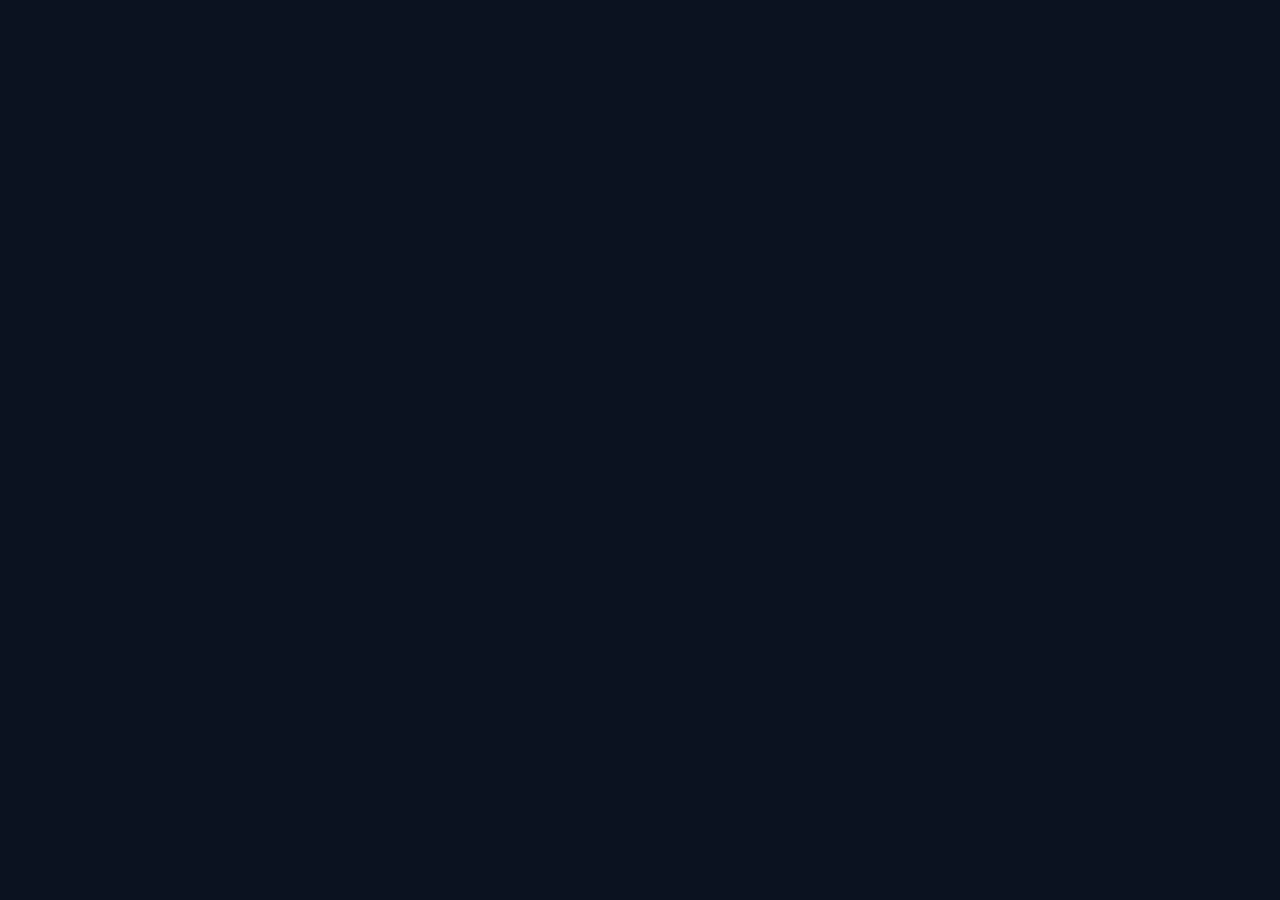
